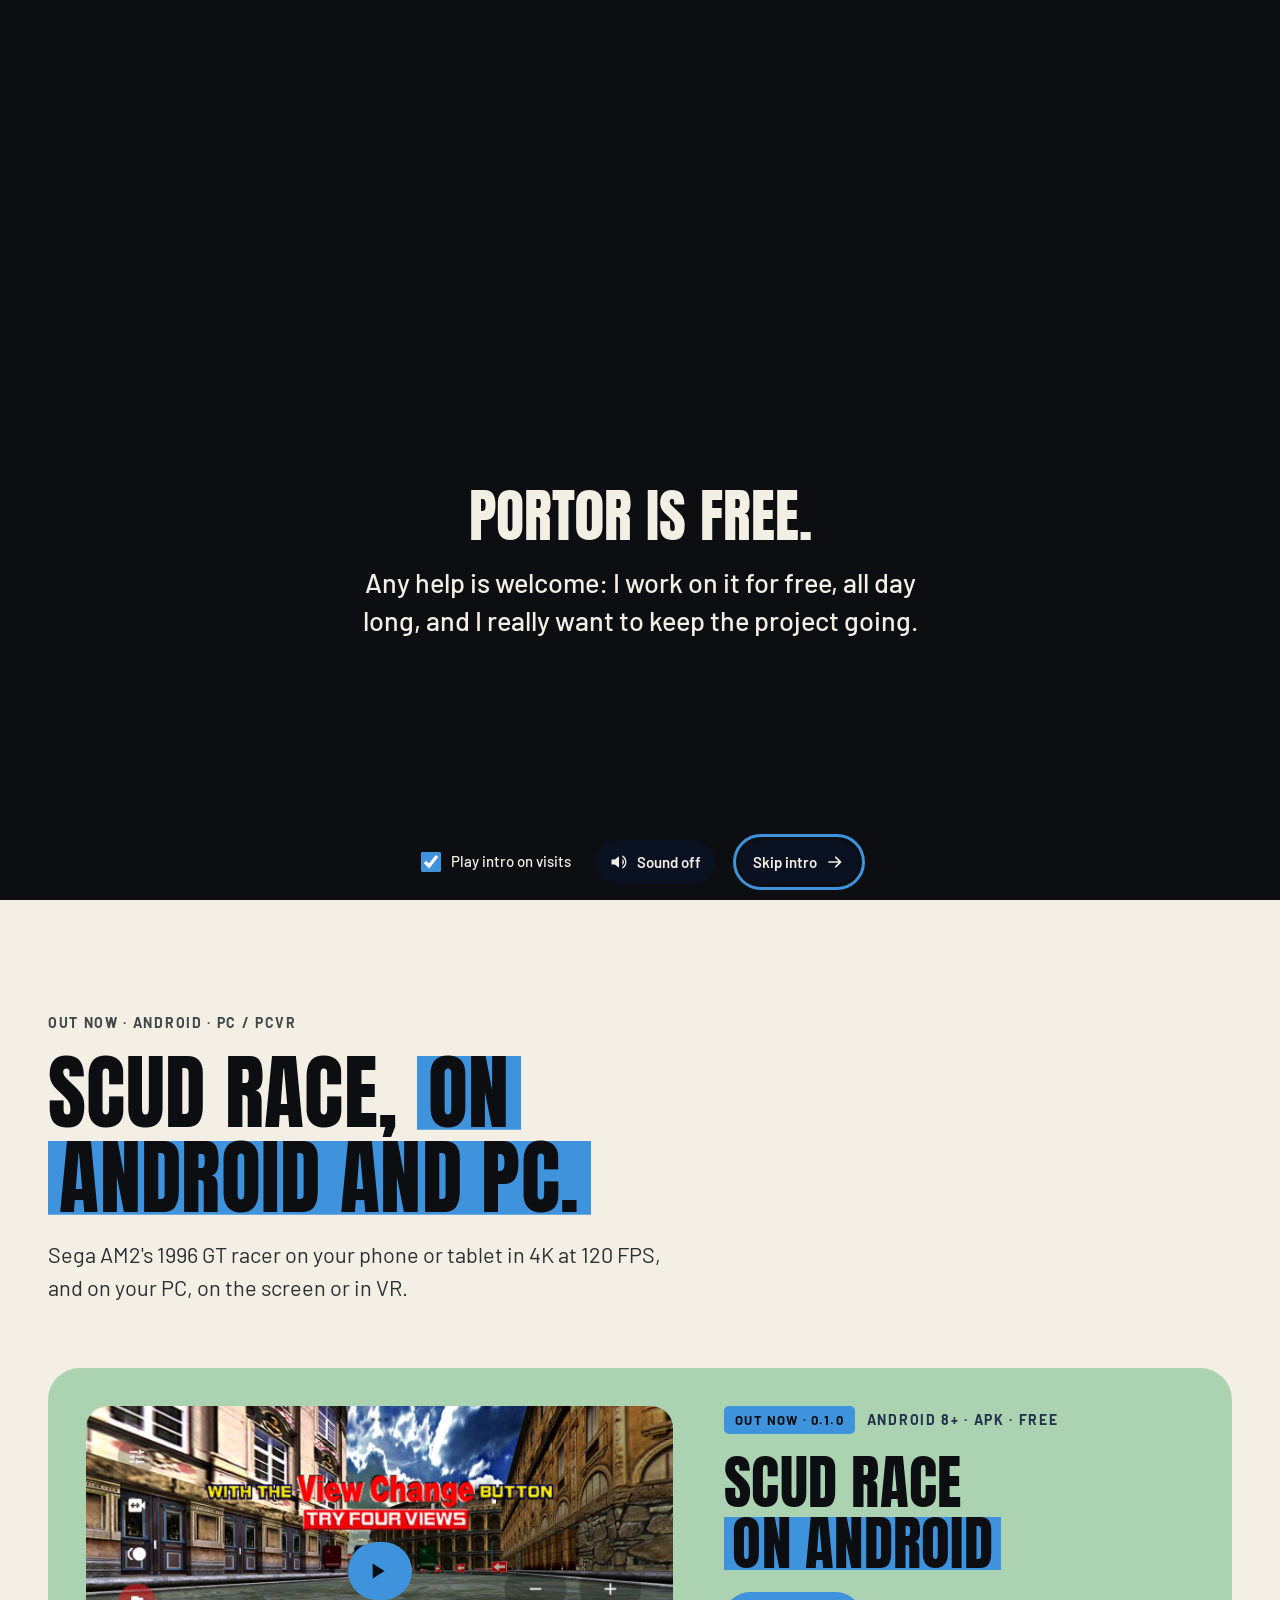
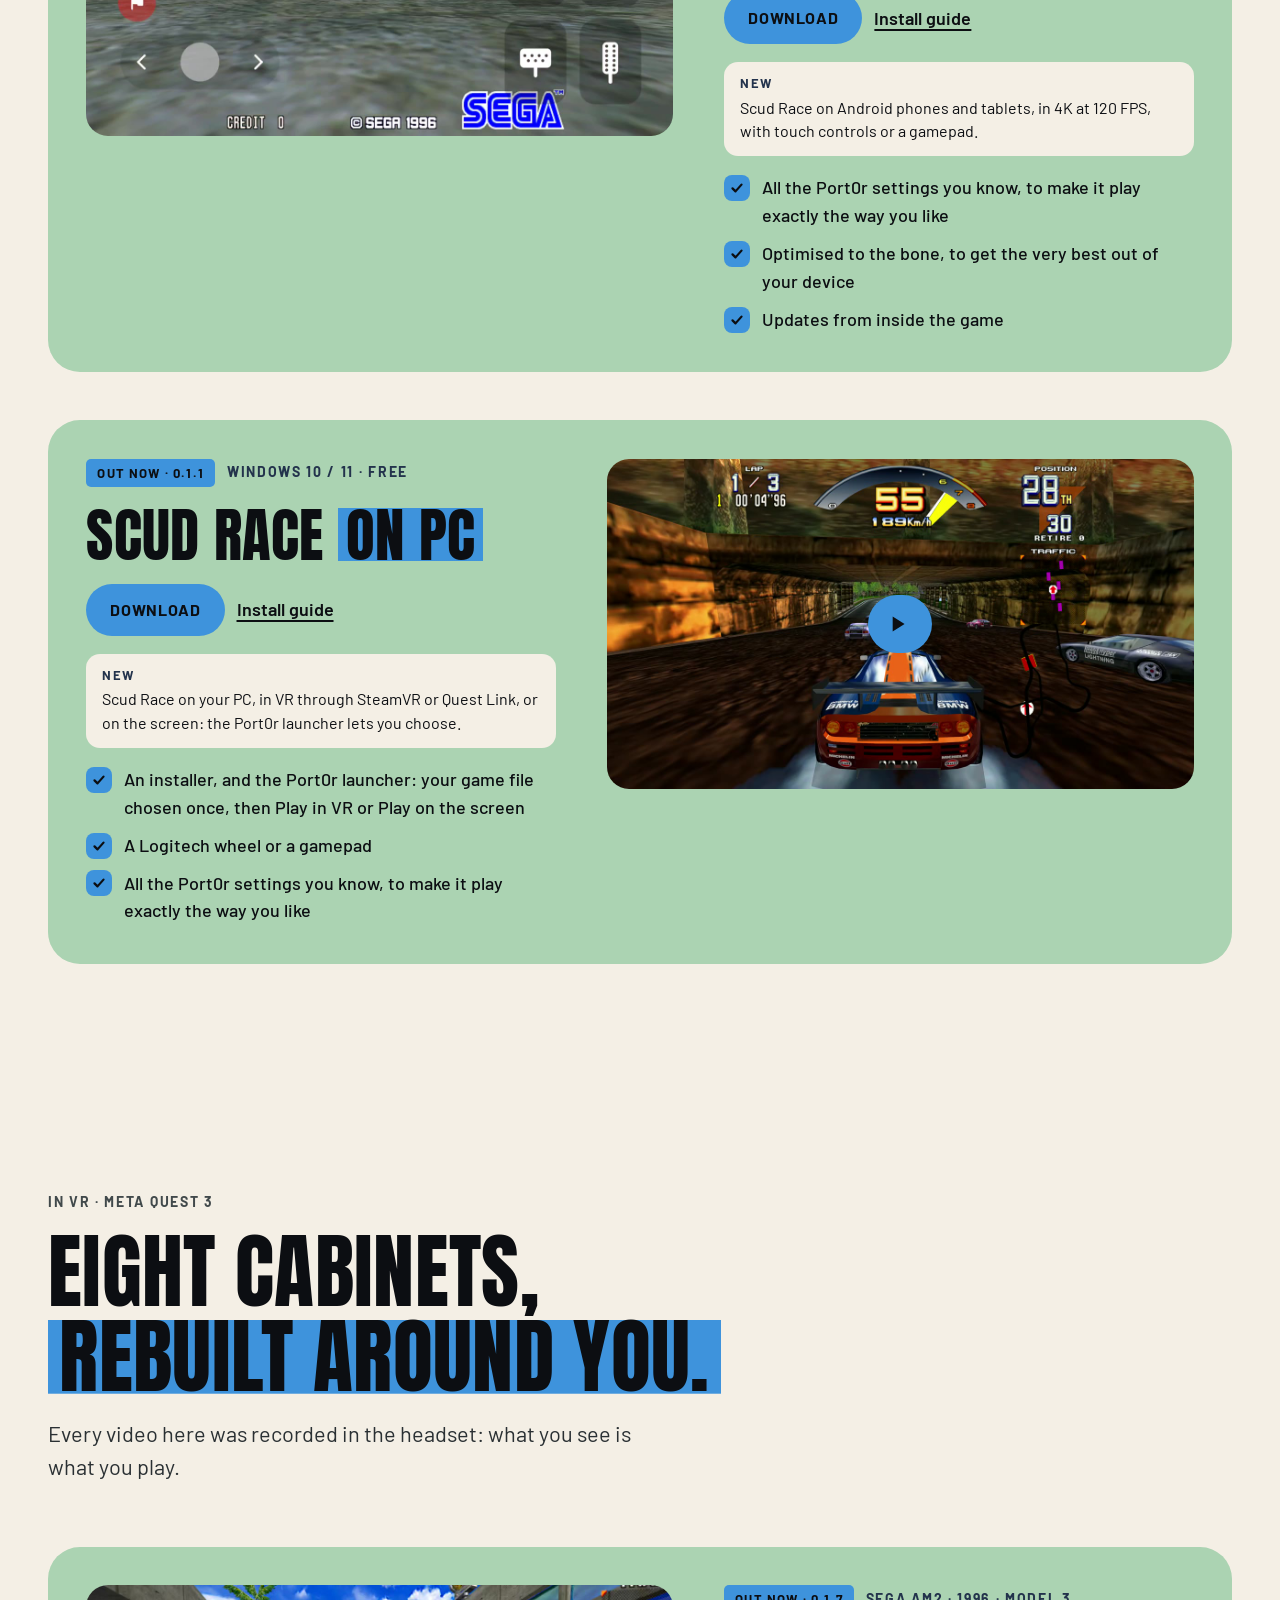
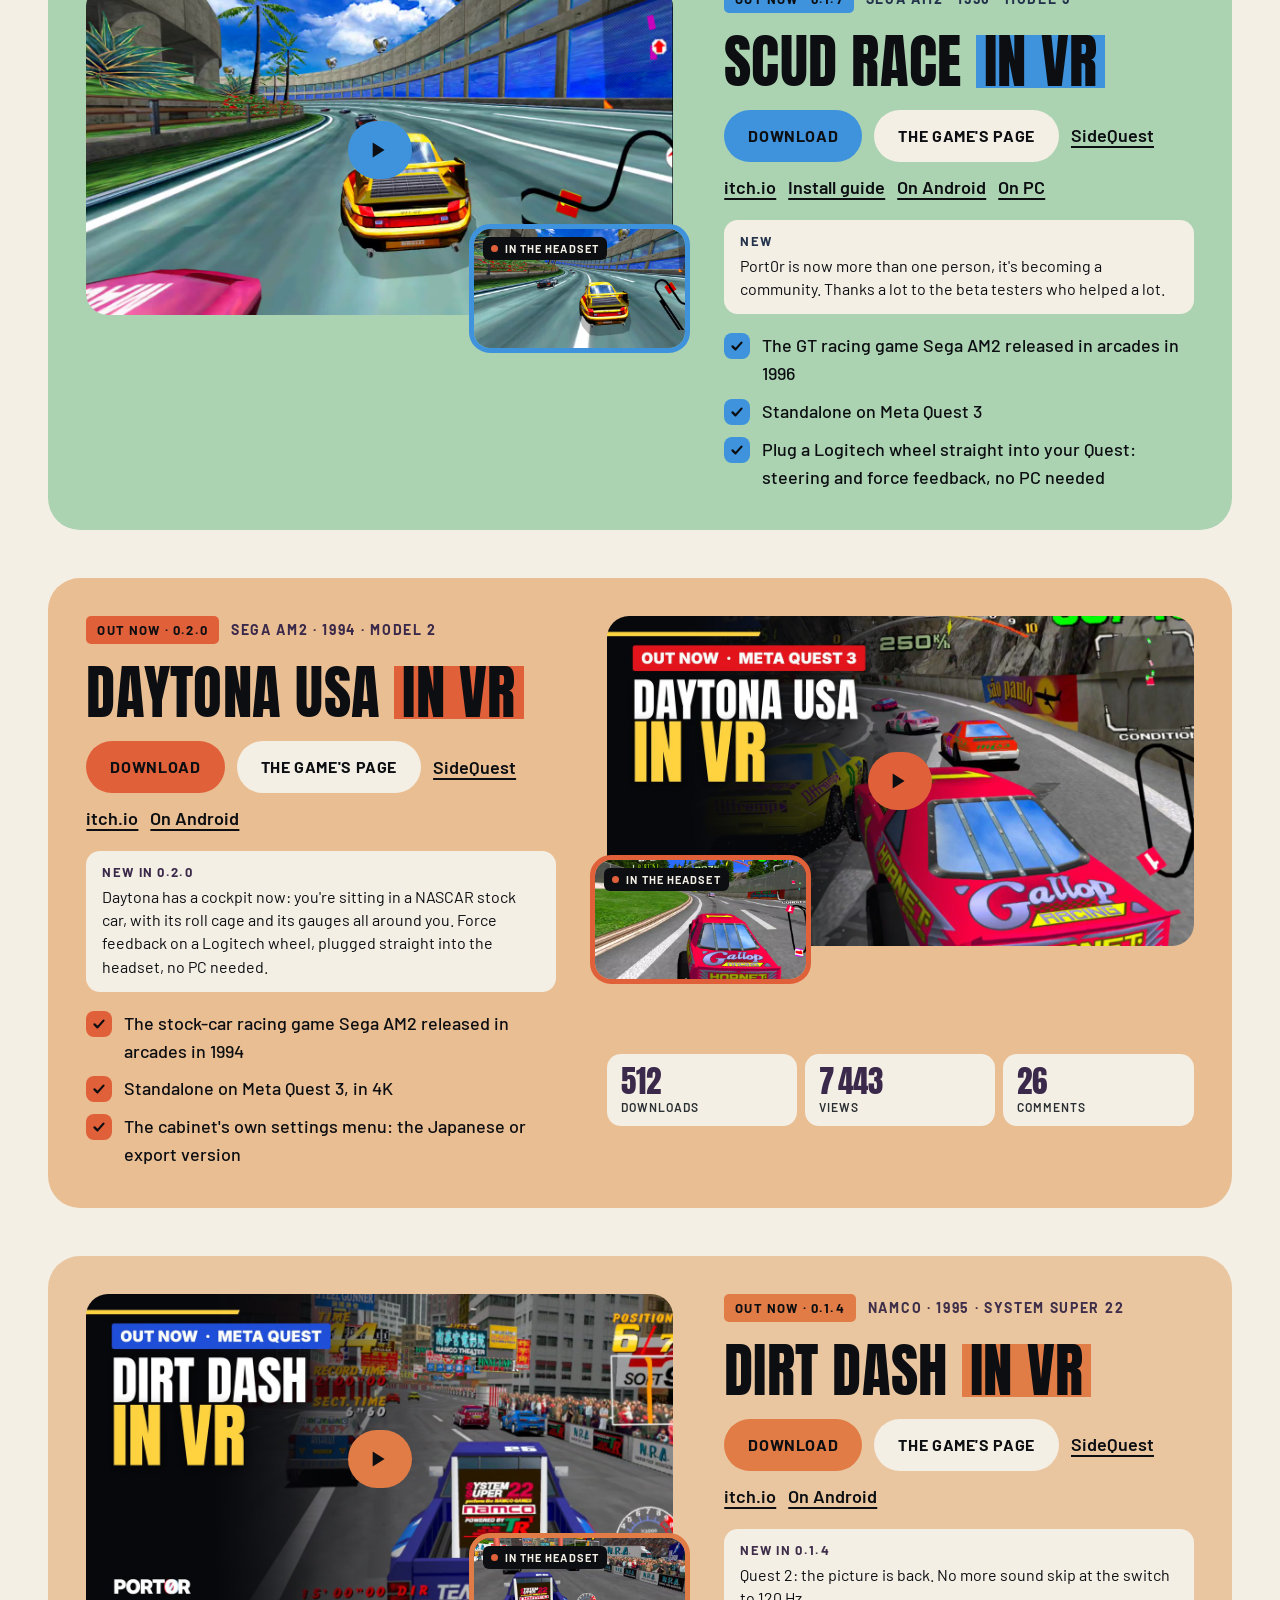
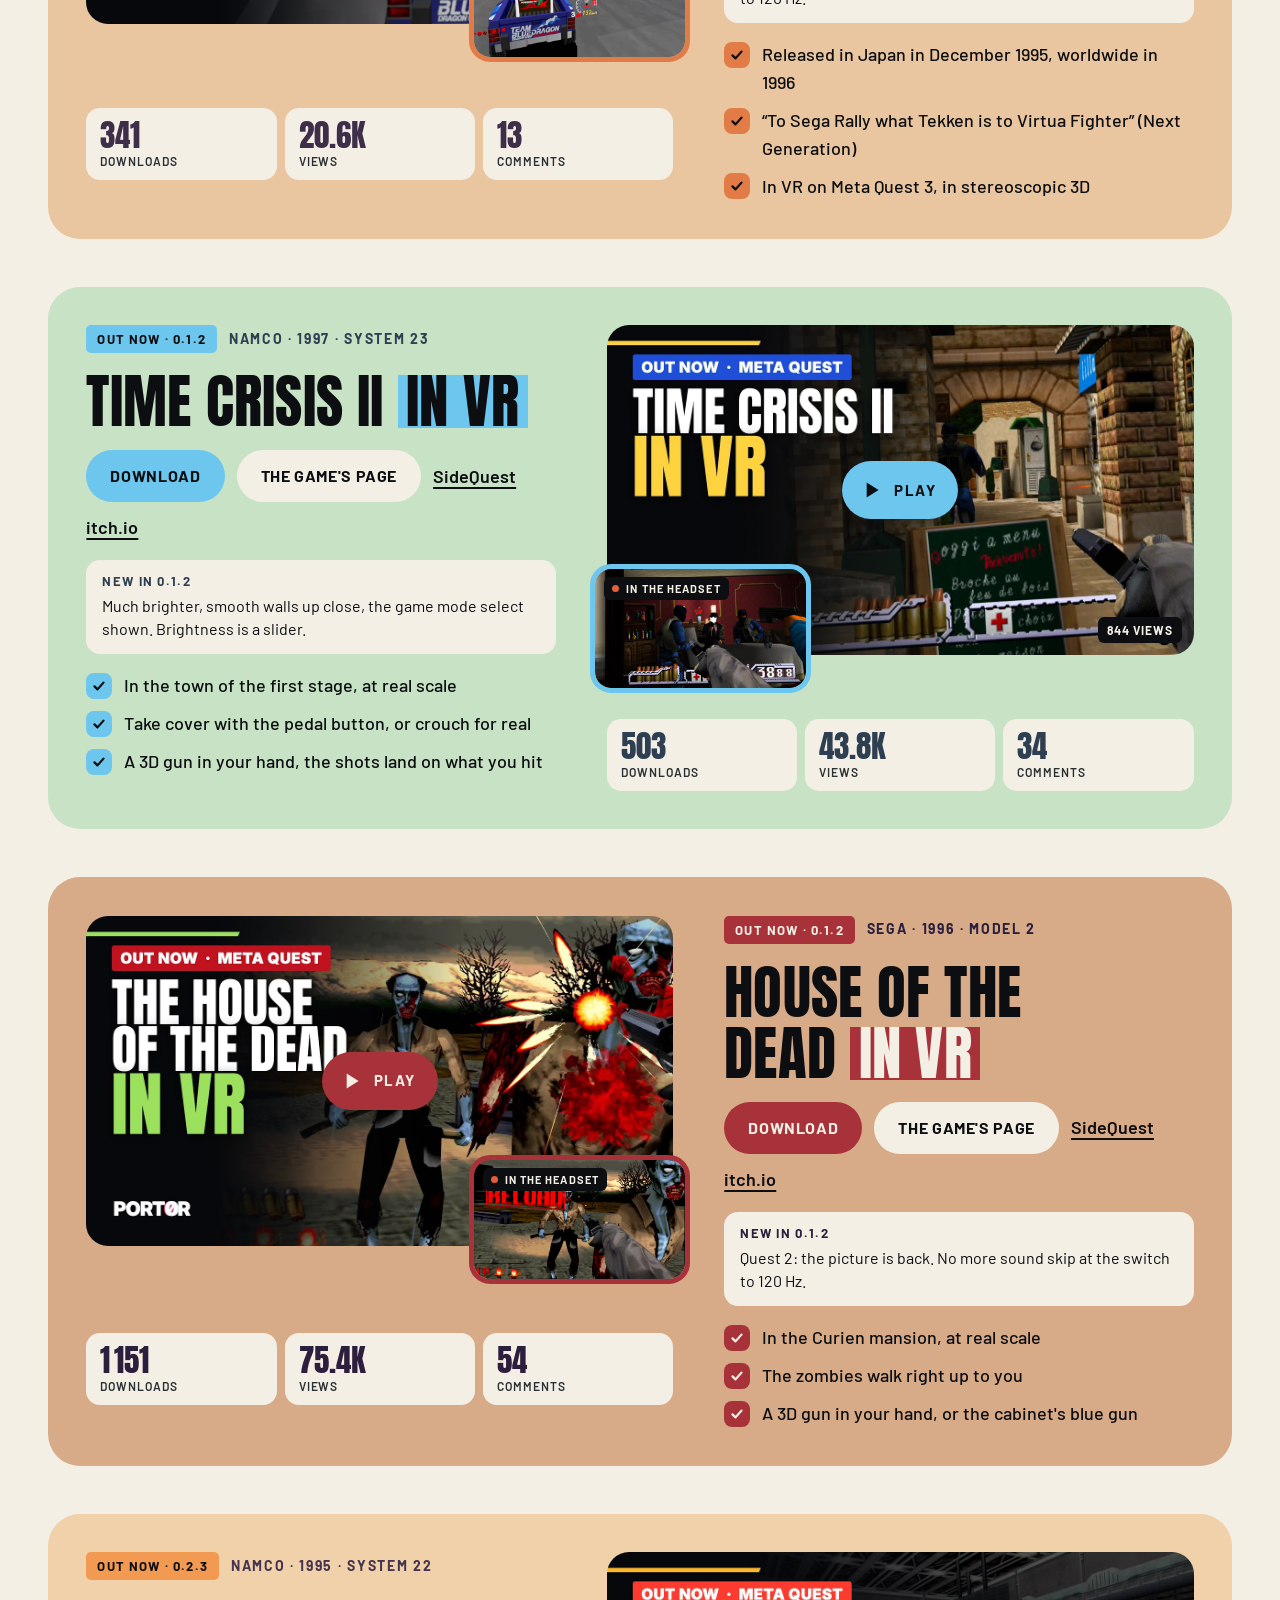
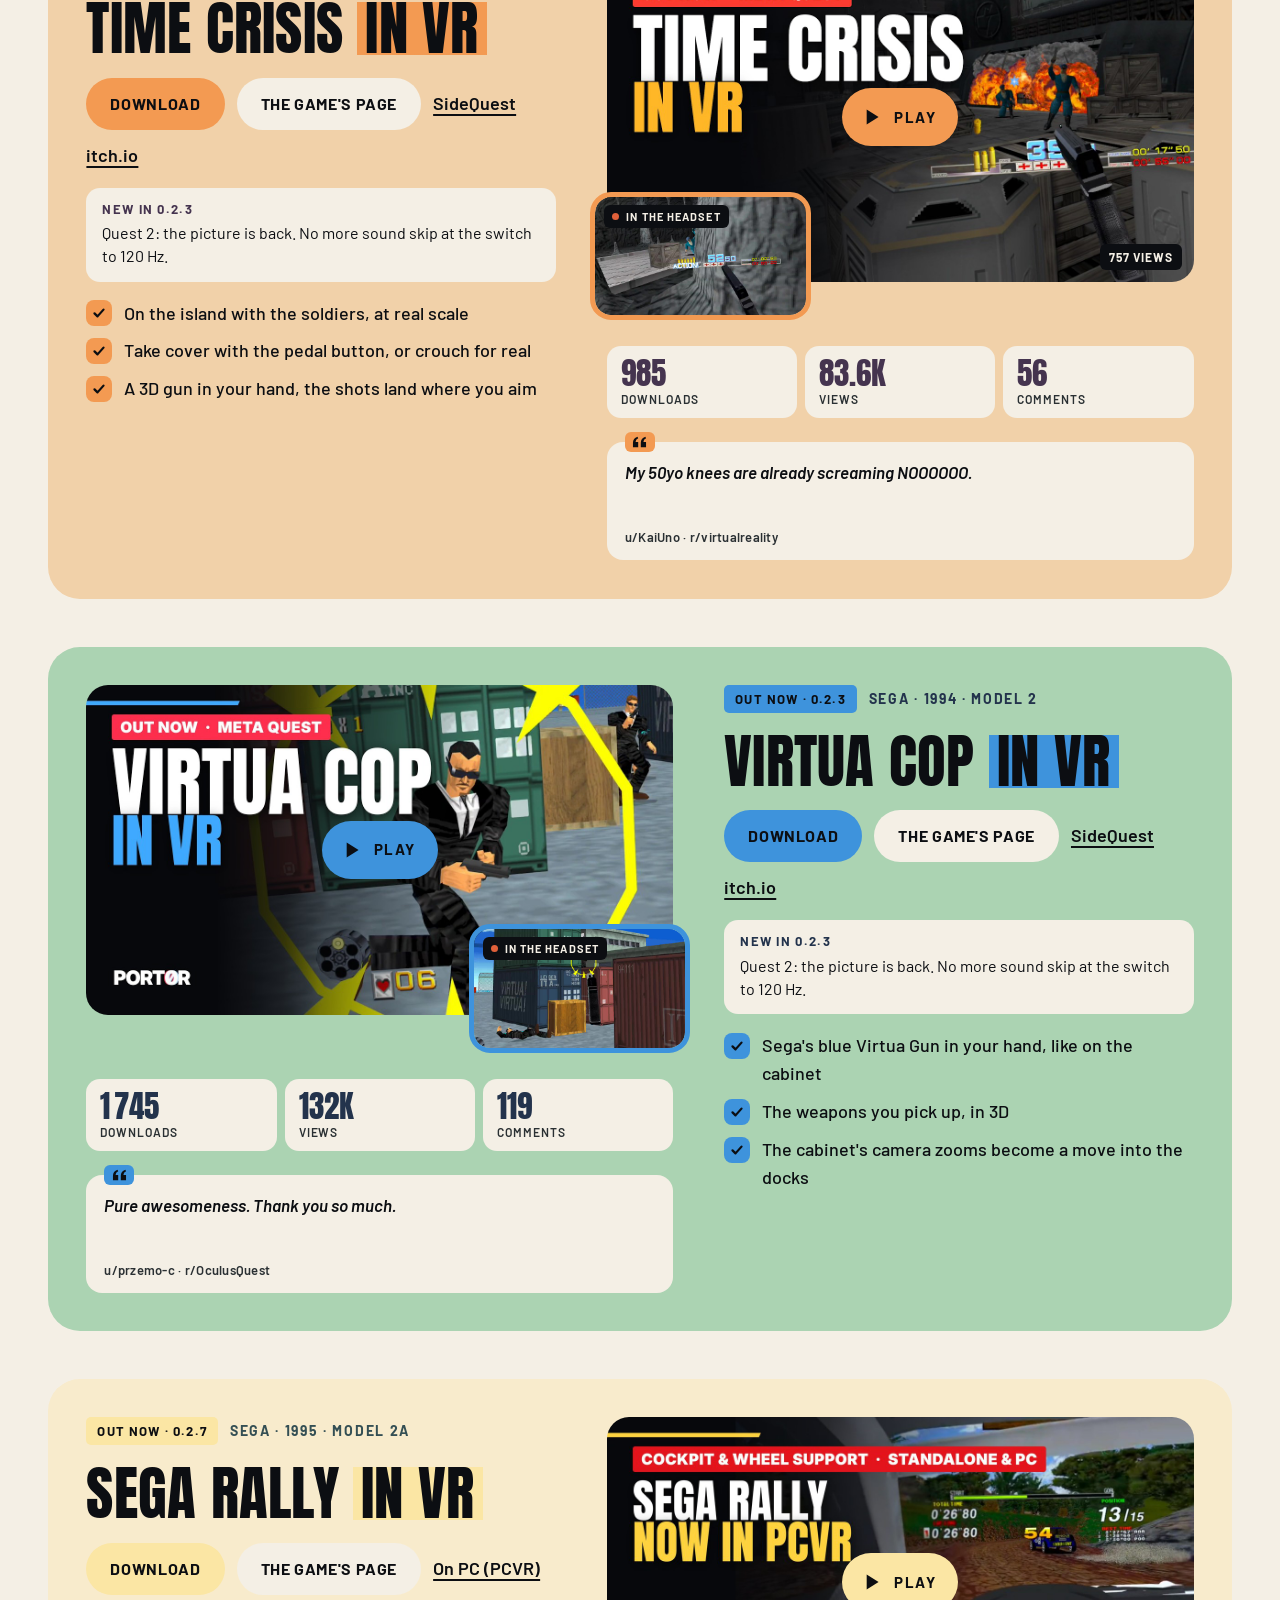
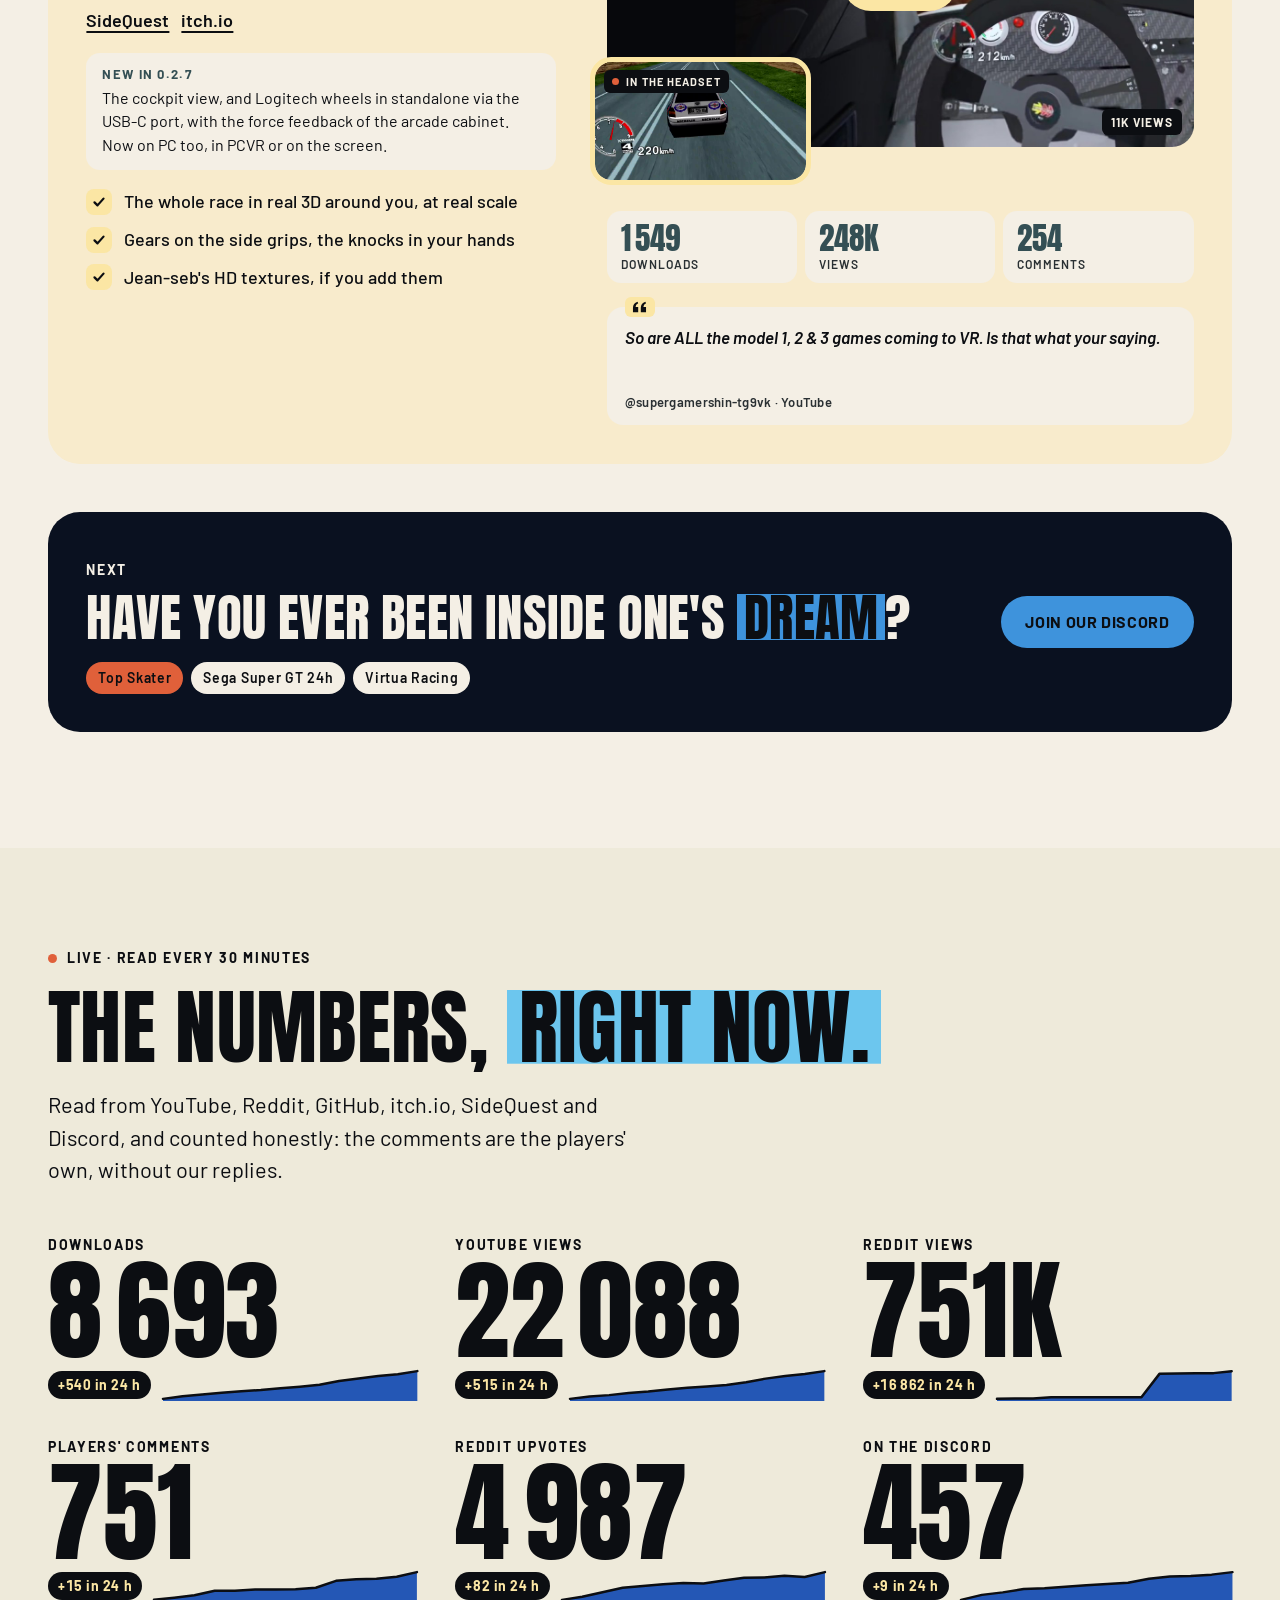
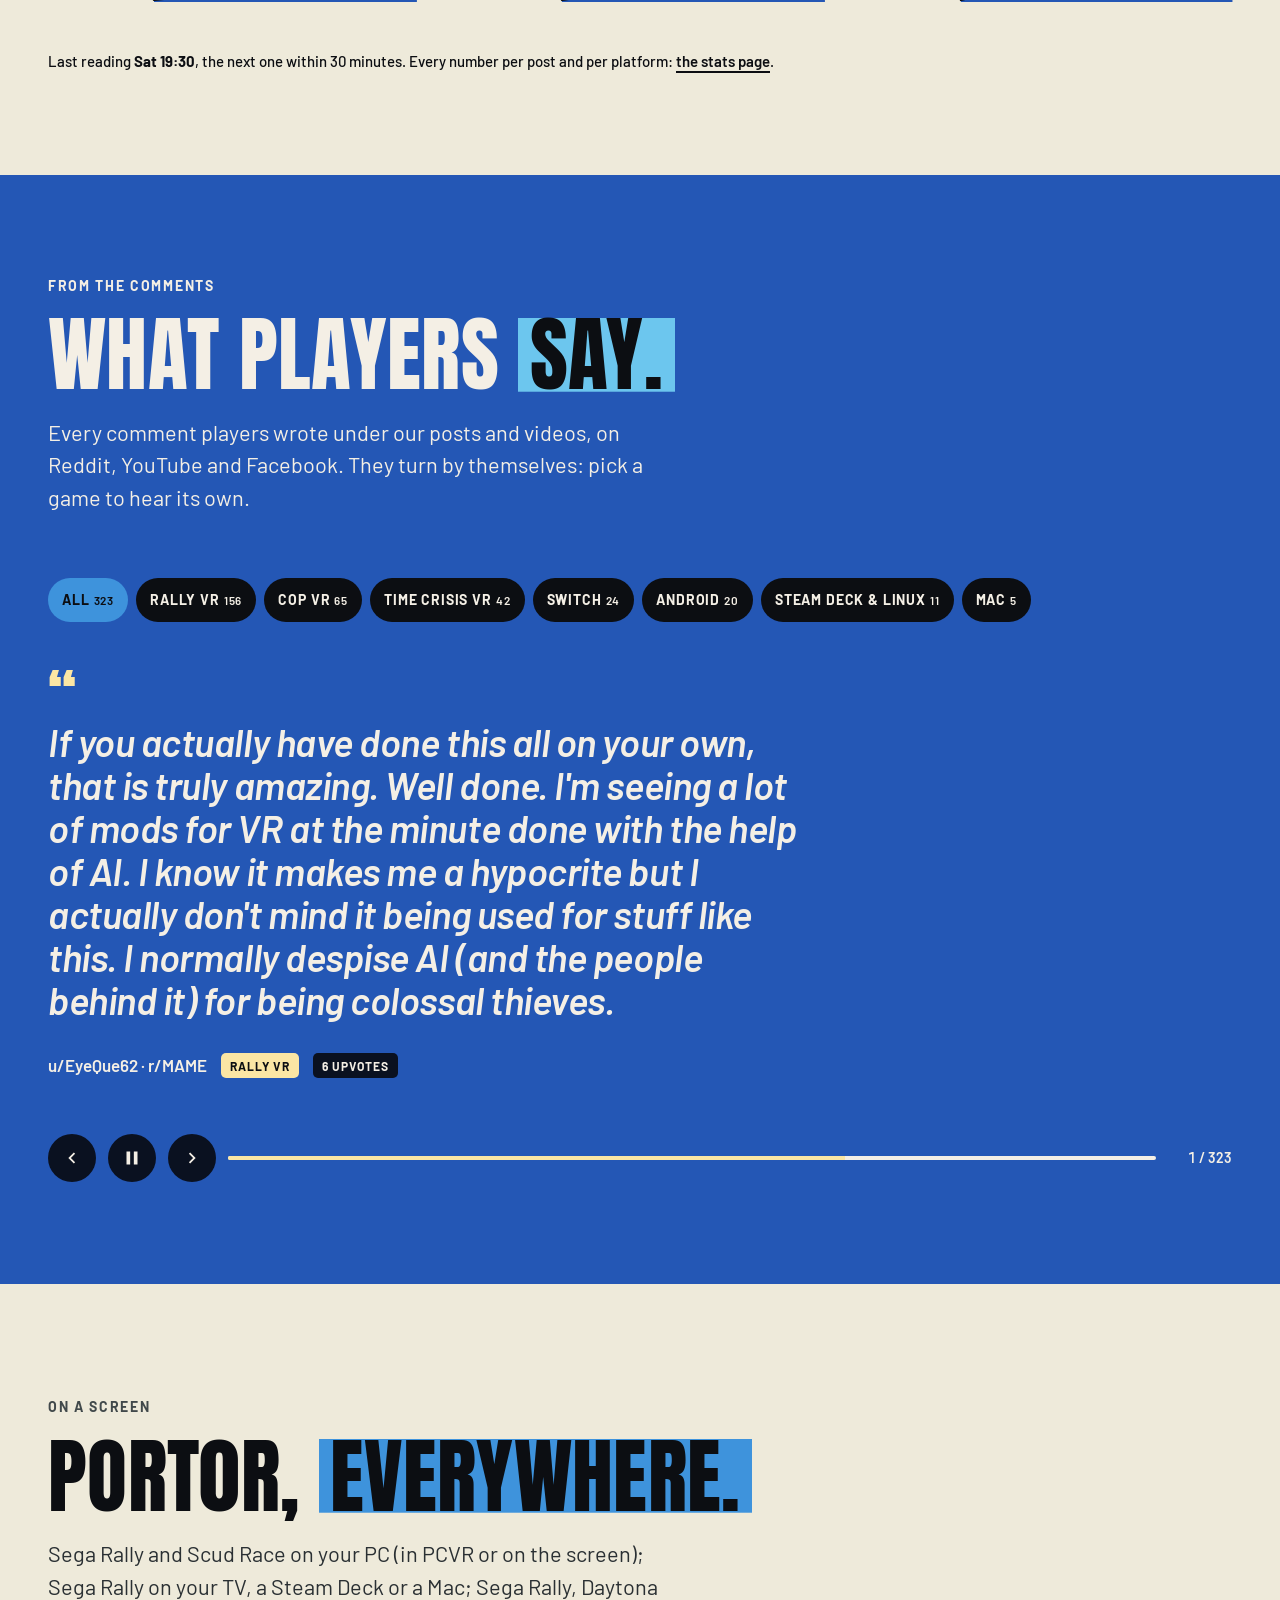
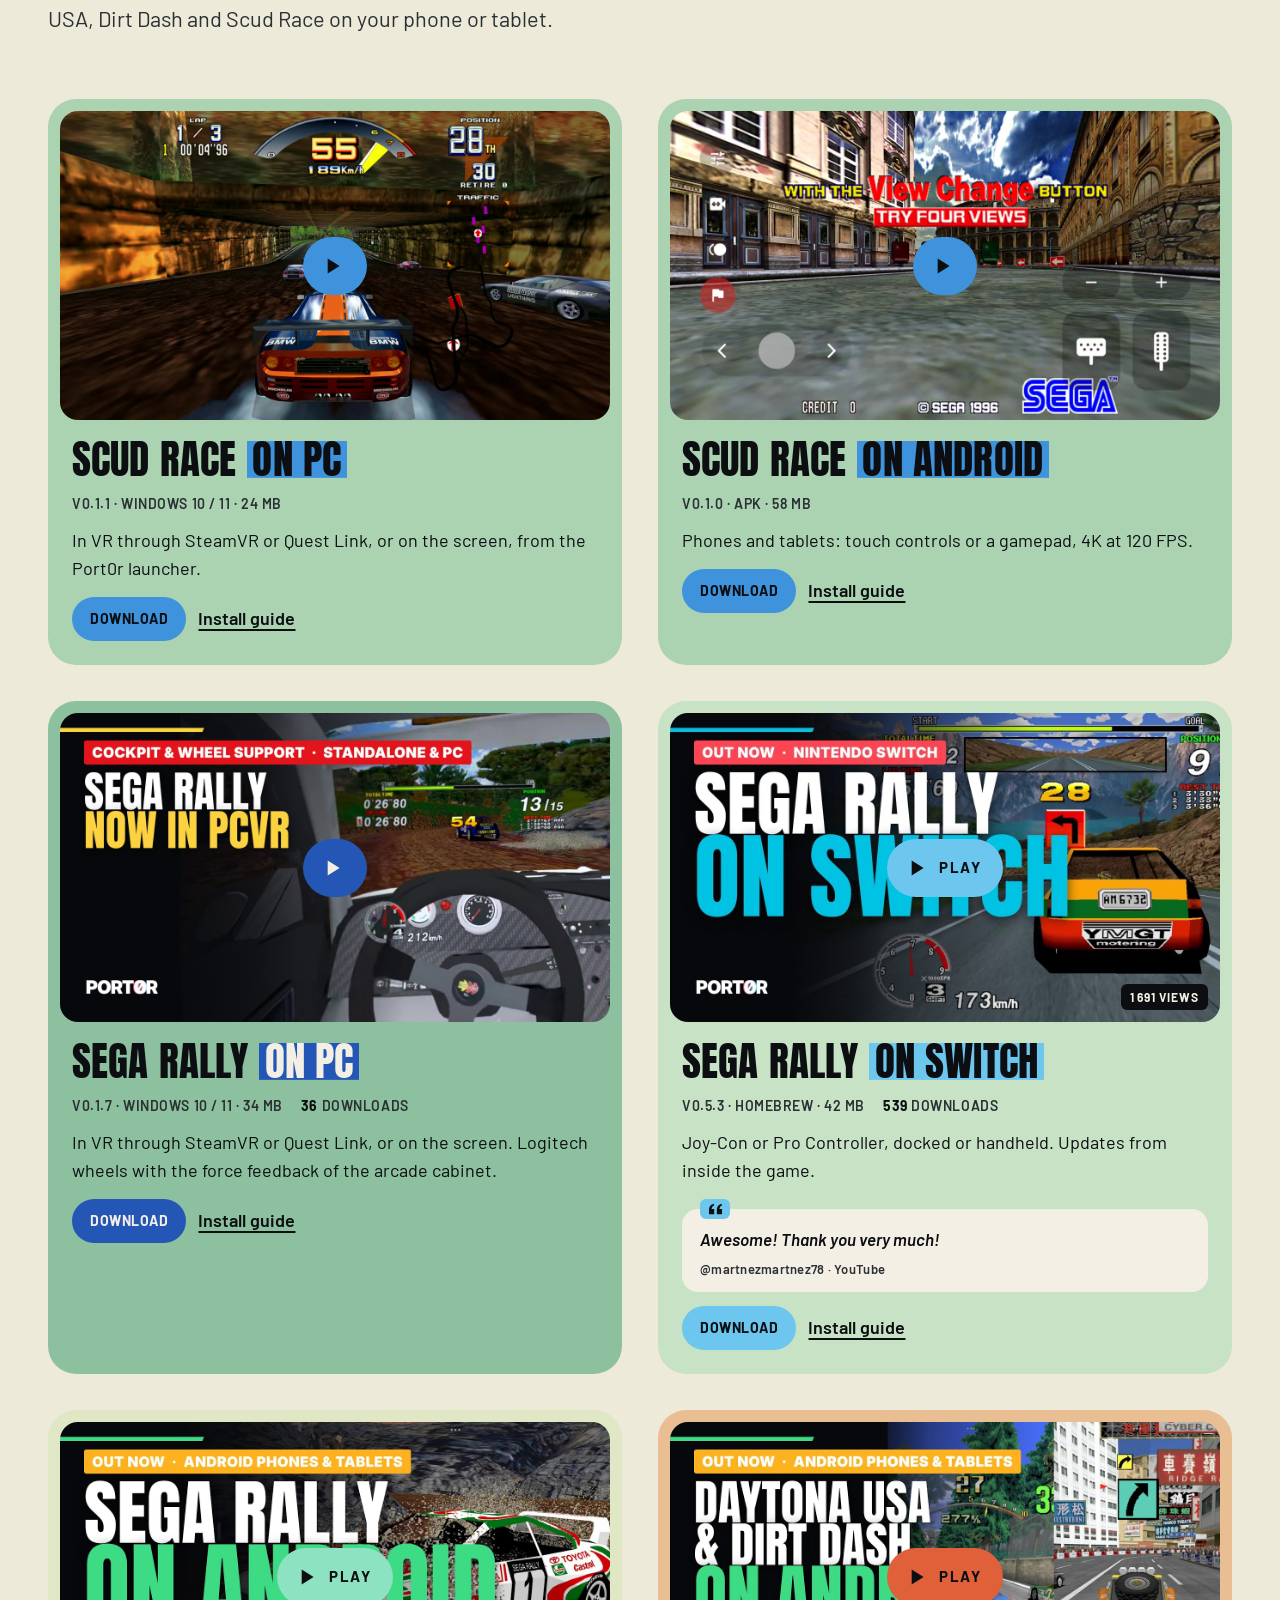
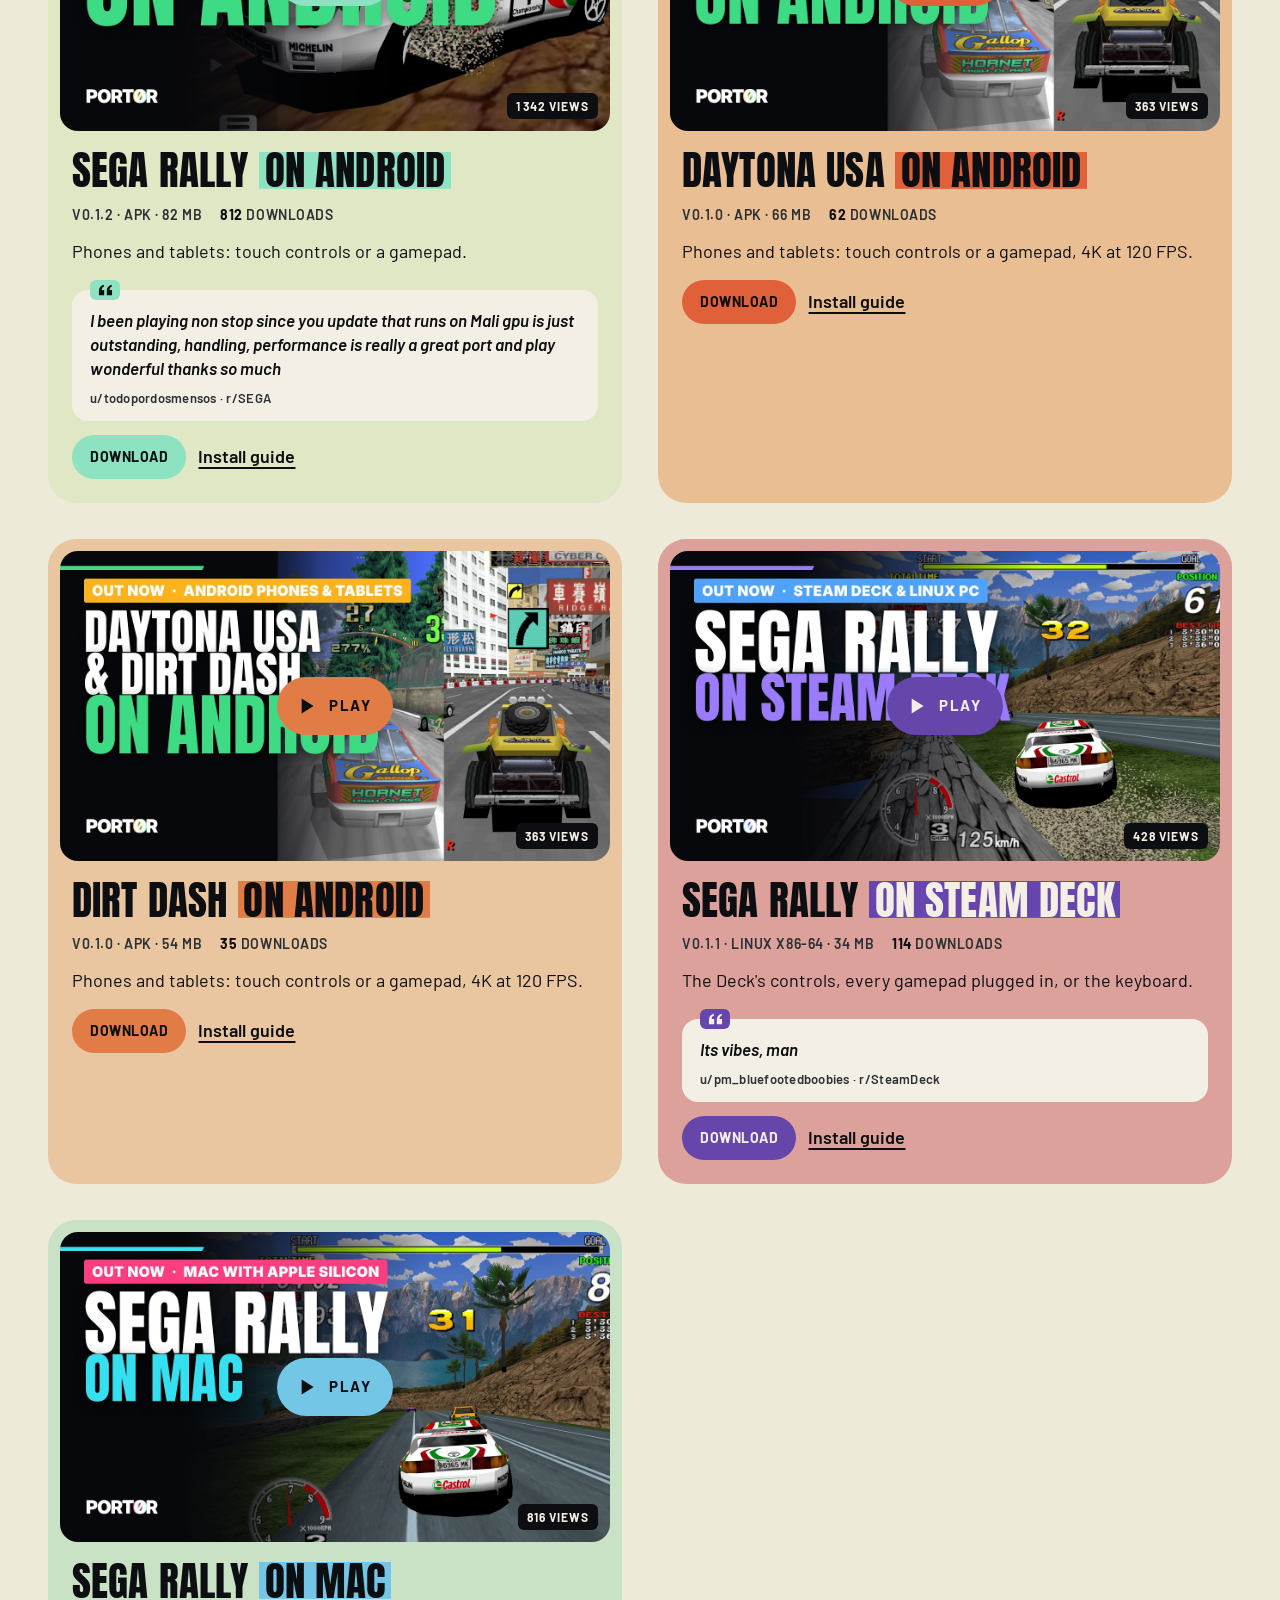
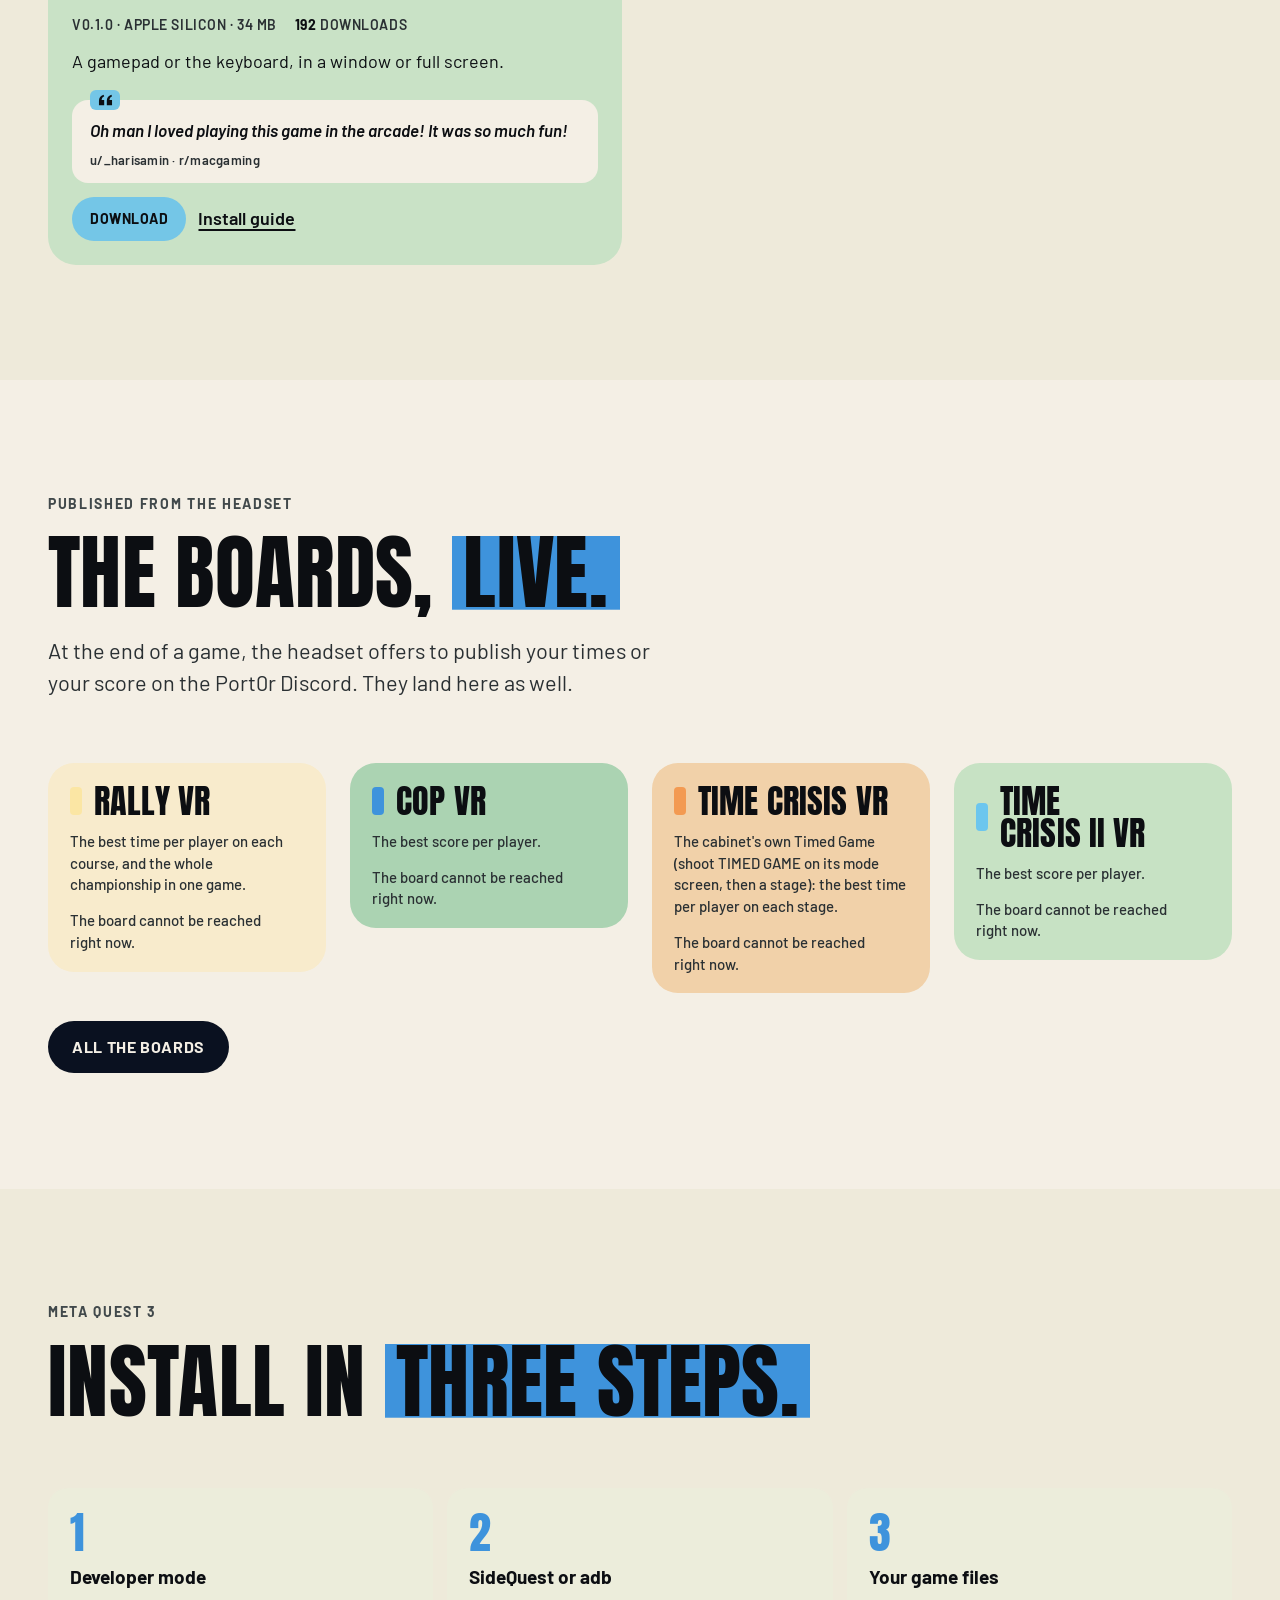
==== index.html @ 12bea8aa "Port0r launch numbers, live" ====
<!doctype html>
<html lang="en">
<head>
<meta charset="utf-8">
<meta name="viewport" content="width=device-width, initial-scale=1, viewport-fit=cover">
<title>Port0r: arcade classics in real 3D VR</title>
<meta name="description" content="Port0r rebuilds classic arcade games in stereoscopic 3D: in the headset you stand inside the game, at real scale. Time Crisis II VR, House of the Dead VR, Time Crisis VR, Cop VR and Rally VR, free on Meta Quest 3. Sega Rally also on Switch, Android, Steam Deck & Linux and Mac.">
<meta property="og:title" content="Port0r: arcade classics in real 3D VR">
<meta property="og:description" content="Be inside the arcade, not in front of it. Time Crisis II VR, House of the Dead VR, Time Crisis VR, Cop VR and Rally VR, free on Meta Quest 3.">
<meta property="og:type" content="website">
<meta property="og:site_name" content="Port0r">
<meta property="og:image" content="https://port0r.com/assets/og.jpg?v=20261030">
<meta property="og:image:width" content="1200">
<meta property="og:image:height" content="630">
<meta name="twitter:card" content="summary_large_image">
<meta property="og:url" content="https://port0r.com/">
<meta name="theme-color" content="#f4efe5">
<link rel="icon" href="assets/port0r-icon.svg">
<link rel="preconnect" href="https://fonts.googleapis.com">
<link rel="preconnect" href="https://fonts.gstatic.com" crossorigin>
<link href="https://fonts.googleapis.com/css2?family=Anton&family=Barlow:ital,wght@0,400;0,500;0,600;0,700;1,600&display=swap" rel="stylesheet">
<script>
try { const theme = localStorage.getItem("port0r-theme") || "light"; if (theme !== "system") document.documentElement.dataset.theme = theme === "dark" ? "dark" : "light"; }
catch (_) { document.documentElement.dataset.theme = "light"; }
</script>
<link rel="stylesheet" href="site.css?v=20261030-softveil">
<script>
let showIntro = true;
try { showIntro = localStorage.getItem("port0r-intro") !== "off"; } catch (_) {}
if (!location.hash && (showIntro || new URLSearchParams(location.search).get("intro") === "play")) {
  document.documentElement.classList.add("intro-pending");
  window.port0rIntroFallback = setTimeout(() => {
    if (document.hidden) return;
    document.getElementById("brand-intro")?.close();
    document.documentElement.classList.remove("intro-pending");
  }, 8500);
}
</script>
<link rel="preload" as="image" href="assets/hero-medley/hero-medley-wide.jpg" media="(min-aspect-ratio: 4/5)">
<link rel="preload" as="image" href="assets/hero-medley/hero-medley-tall.jpg" media="(max-aspect-ratio: 4/5)">
<script type="application/ld+json">
{"@context": "https://schema.org", "@type": "Organization", "name": "Port0r", "url": "https://port0r.com/",
 "logo": "https://port0r.com/assets/port0r-icon.svg", "contactPoint": {"@type": "ContactPoint", "contactType": "customer support", "url": "https://port0r.com/contact/"},
 "description": "Port0r rebuilds classic arcade games in stereoscopic 3D: Port0r: Time Crisis II VR (Time Crisis II), Port0r: House of the Dead VR (The House of the Dead), Port0r: Time Crisis VR (Time Crisis), Port0r: Cop VR (Virtua Cop) and Port0r: Rally VR (Sega Rally), free on Meta Quest 3; Sega Rally also on Nintendo Switch, Android, Steam Deck & Linux and Mac. The official Discord is https://discord.gg/XMk7GgapuN.",
 "sameAs": ["https://discord.gg/XMk7GgapuN", "https://github.com/jacquesdupontd/port0r", "https://port0r.itch.io/", "https://ko-fi.com/port0r", "https://github.com/sponsors/jacquesdupontd", "https://www.youtube.com/@jacquesdupontd"]}
</script>
</head>
<body>
<a class="skip" href="#content">Skip to the content</a>
<!-- the anaglyph's two eyes: the red channel alone, the green and blue channels alone (screened together: the picture) -->
<svg width="0" height="0" style="position:absolute" aria-hidden="true" focusable="false">
  <filter id="eye-red" color-interpolation-filters="sRGB"><feColorMatrix type="matrix" values="1 0 0 0 0  0 0 0 0 0  0 0 0 0 0  0 0 0 1 0"/></filter>
  <filter id="eye-cyan" color-interpolation-filters="sRGB"><feColorMatrix type="matrix" values="0 0 0 0 0  0 1 0 0 0  0 0 1 0 0  0 0 0 1 0"/></filter>
  <!-- the dock's marks (Simple Icons, CC0; the heart: Material Symbols) -->
  <symbol id="i-github" viewBox="0 0 24 24"><path d="M12 .297c-6.63 0-12 5.373-12 12 0 5.303 3.438 9.8 8.205 11.385.6.113.82-.258.82-.577 0-.285-.01-1.04-.015-2.04-3.338.724-4.042-1.61-4.042-1.61C4.422 18.07 3.633 17.7 3.633 17.7c-1.087-.744.084-.729.084-.729 1.205.084 1.838 1.236 1.838 1.236 1.07 1.835 2.809 1.305 3.495.998.108-.776.417-1.305.76-1.605-2.665-.3-5.466-1.332-5.466-5.93 0-1.31.465-2.38 1.235-3.22-.135-.303-.54-1.523.105-3.176 0 0 1.005-.322 3.3 1.23.96-.267 1.98-.399 3-.405 1.02.006 2.04.138 3 .405 2.28-1.552 3.285-1.23 3.285-1.23.645 1.653.24 2.873.12 3.176.765.84 1.23 1.91 1.23 3.22 0 4.61-2.805 5.625-5.475 5.92.42.36.81 1.096.81 2.22 0 1.606-.015 2.896-.015 3.286 0 .315.21.69.825.57C20.565 22.092 24 17.592 24 12.297c0-6.627-5.373-12-12-12"/></symbol>
  <symbol id="i-youtube" viewBox="0 0 24 24"><path d="M23.498 6.186a3.016 3.016 0 0 0-2.122-2.136C19.505 3.545 12 3.545 12 3.545s-7.505 0-9.377.505A3.017 3.017 0 0 0 .502 6.186C0 8.07 0 12 0 12s0 3.93.502 5.814a3.016 3.016 0 0 0 2.122 2.136c1.871.505 9.376.505 9.376.505s7.505 0 9.377-.505a3.015 3.015 0 0 0 2.122-2.136C24 15.93 24 12 24 12s0-3.93-.502-5.814zM9.545 15.568V8.432L15.818 12l-6.273 3.568z"/></symbol>
  <symbol id="i-discord" viewBox="0 0 24 24"><path d="M20.317 4.3698a19.7913 19.7913 0 00-4.8851-1.5152.0741.0741 0 00-.0785.0371c-.211.3753-.4447.8648-.6083 1.2495-1.8447-.2762-3.68-.2762-5.4868 0-.1636-.3933-.4058-.8742-.6177-1.2495a.077.077 0 00-.0785-.037 19.7363 19.7363 0 00-4.8852 1.515.0699.0699 0 00-.0321.0277C.5334 9.0458-.319 13.5799.0992 18.0578a.0824.0824 0 00.0312.0561c2.0528 1.5076 4.0413 2.4228 5.9929 3.0294a.0777.0777 0 00.0842-.0276c.4616-.6304.8731-1.2952 1.226-1.9942a.076.076 0 00-.0416-.1057c-.6528-.2476-1.2743-.5495-1.8722-.8923a.077.077 0 01-.0076-.1277c.1258-.0943.2517-.1923.3718-.2914a.0743.0743 0 01.0776-.0105c3.9278 1.7933 8.18 1.7933 12.0614 0a.0739.0739 0 01.0785.0095c.1202.099.246.1981.3728.2924a.077.077 0 01-.0066.1276 12.2986 12.2986 0 01-1.873.8914.0766.0766 0 00-.0407.1067c.3604.698.7719 1.3628 1.225 1.9932a.076.076 0 00.0842.0286c1.961-.6067 3.9495-1.5219 6.0023-3.0294a.077.077 0 00.0313-.0552c.5004-5.177-.8382-9.6739-3.5485-13.6604a.061.061 0 00-.0312-.0286zM8.02 15.3312c-1.1825 0-2.1569-1.0857-2.1569-2.419 0-1.3332.9555-2.4189 2.157-2.4189 1.2108 0 2.1757 1.0952 2.1568 2.419 0 1.3332-.9555 2.4189-2.1569 2.4189zm7.9748 0c-1.1825 0-2.1569-1.0857-2.1569-2.419 0-1.3332.9554-2.4189 2.1569-2.4189 1.2108 0 2.1757 1.0952 2.1568 2.419 0 1.3332-.946 2.4189-2.1568 2.4189Z"/></symbol>
  <symbol id="i-itch" viewBox="0 0 24 24"><path d="M3.13 1.338C2.08 1.96.02 4.328 0 4.95v1.03c0 1.303 1.22 2.45 2.325 2.45 1.33 0 2.436-1.102 2.436-2.41 0 1.308 1.07 2.41 2.4 2.41 1.328 0 2.362-1.102 2.362-2.41 0 1.308 1.137 2.41 2.466 2.41h.024c1.33 0 2.466-1.102 2.466-2.41 0 1.308 1.034 2.41 2.363 2.41 1.33 0 2.4-1.102 2.4-2.41 0 1.308 1.106 2.41 2.435 2.41C22.78 8.43 24 7.282 24 5.98V4.95c-.02-.62-2.082-2.99-3.13-3.612-3.253-.114-5.508-.134-8.87-.133-3.362 0-7.945.053-8.87.133zm6.376 6.477a2.74 2.74 0 0 1-.468.602c-.5.49-1.19.795-1.947.795a2.786 2.786 0 0 1-1.95-.795c-.182-.178-.32-.37-.446-.59-.127.222-.303.412-.486.59a2.788 2.788 0 0 1-1.95.795c-.092 0-.187-.025-.264-.052-.107 1.113-.152 2.176-.168 2.95v.005l-.006 1.167c.02 2.334-.23 7.564 1.03 8.85 1.952.454 5.545.662 9.15.663 3.605 0 7.198-.21 9.15-.664 1.26-1.284 1.01-6.514 1.03-8.848l-.006-1.167v-.004c-.016-.775-.06-1.838-.168-2.95-.077.026-.172.052-.263.052a2.788 2.788 0 0 1-1.95-.795c-.184-.178-.36-.368-.486-.59-.127.22-.265.412-.447.59a2.786 2.786 0 0 1-1.95.794c-.76 0-1.446-.303-1.948-.793a2.74 2.74 0 0 1-.468-.602 2.738 2.738 0 0 1-.463.602 2.787 2.787 0 0 1-1.95.794h-.16a2.787 2.787 0 0 1-1.95-.793 2.738 2.738 0 0 1-.464-.602zm-2.004 2.59v.002c.795.002 1.5 0 2.373.953.687-.072 1.406-.108 2.125-.107.72 0 1.438.035 2.125.107.873-.953 1.578-.95 2.372-.953.376 0 1.876 0 2.92 2.934l1.123 4.028c.832 2.995-.266 3.068-1.636 3.07-2.03-.075-3.156-1.55-3.156-3.025-1.124.184-2.436.276-3.748.277-1.312 0-2.624-.093-3.748-.277 0 1.475-1.125 2.95-3.156 3.026-1.37-.004-2.468-.077-1.636-3.072l1.122-4.027c1.045-2.934 2.545-2.934 2.92-2.934zM12 12.714c-.002.002-2.14 1.964-2.523 2.662l1.4-.056v1.22c0 .056.56.033 1.123.007.562.026 1.124.05 1.124-.008v-1.22l1.4.055C14.138 14.677 12 12.713 12 12.713z"/></symbol>
  <symbol id="i-kofi" viewBox="0 0 24 24"><path d="M11.351 2.715c-2.7 0-4.986.025-6.83.26C2.078 3.285 0 5.154 0 8.61c0 3.506.182 6.13 1.585 8.493 1.584 2.701 4.233 4.182 7.662 4.182h.83c4.209 0 6.494-2.234 7.637-4a9.5 9.5 0 0 0 1.091-2.338C21.792 14.688 24 12.22 24 9.208v-.415c0-3.247-2.13-5.507-5.792-5.87-1.558-.156-2.65-.208-6.857-.208m0 1.947c4.208 0 5.09.052 6.571.182 2.624.311 4.13 1.584 4.13 4v.39c0 2.156-1.792 3.844-3.87 3.844h-.935l-.156.649c-.208 1.013-.597 1.818-1.039 2.546-.909 1.428-2.545 3.064-5.922 3.064h-.805c-2.571 0-4.831-.883-6.078-3.195-1.09-2-1.298-4.155-1.298-7.506 0-2.181.857-3.402 3.012-3.714 1.533-.233 3.559-.26 6.39-.26m6.547 2.287c-.416 0-.65.234-.65.546v2.935c0 .311.234.545.65.545 1.324 0 2.051-.754 2.051-2s-.727-2.026-2.052-2.026m-10.39.182c-1.818 0-3.013 1.48-3.013 3.142 0 1.533.858 2.857 1.949 3.897.727.701 1.87 1.429 2.649 1.896a1.47 1.47 0 0 0 1.507 0c.78-.467 1.922-1.195 2.623-1.896 1.117-1.039 1.974-2.364 1.974-3.897 0-1.662-1.247-3.142-3.039-3.142-1.065 0-1.792.545-2.338 1.298-.493-.753-1.246-1.298-2.312-1.298"/></symbol>
  <symbol id="i-heart" viewBox="0 0 24 24"><path d="M12 21.35l-1.45-1.32C5.4 15.36 2 12.28 2 8.5 2 5.42 4.42 3 7.5 3c1.74 0 3.41.81 4.5 2.09C13.09 3.81 14.76 3 16.5 3 19.58 3 22 5.42 22 8.5c0 3.78-3.4 6.86-8.55 11.54L12 21.35z"/></symbol>
</svg>
<dialog id="brand-intro" class="brand-intro" aria-label="Welcome to Port0r">
  <div class="intro-stage">
    <div class="intro-logo"><video playsinline preload="none"><source src="assets/port0r-logo-animation-v4.mp4" type="video/mp4"></video></div>
    <div class="intro-message" role="group">
      <div class="intro-words" aria-hidden="true"><p class="intro-title"></p><p class="intro-text"></p></div>
      <div class="intro-thanks" aria-hidden="true"><b>Thank you</b><svg class="intro-heart" viewBox="0 0 24 24"><use href="#i-heart"/></svg></div>
    </div>
  </div>
  <div class="intro-controls">
    <label class="intro-preference"><input type="checkbox" data-intro-enabled checked>Play intro on visits</label>
    <button type="button" data-intro-sound aria-pressed="true"><svg viewBox="0 0 24 24" aria-hidden="true"><path fill="currentColor" d="M3 9v6h4l5 4V5L7 9H3Zm13-5v2a7 7 0 0 1 0 12v2a9 9 0 0 0 0-16Zm0 4v8a5 5 0 0 0 0-8Z"/></svg><span>Sound on</span></button>
    <button type="button" data-intro-skip>Skip intro <svg viewBox="0 0 24 24" aria-hidden="true"><path fill="currentColor" d="m13 5-1.4 1.4 4.6 4.6H4v2h12.2l-4.6 4.6L13 19l7-7Z"/></svg></button>
  </div>
</dialog>

<header class="top over" id="top">
  <div class="wrap">
    <a class="mark" href="./" aria-label="Port0r, home"><img class="on-light" src="assets/port0r-wordmark-light.svg" alt="Port0r" width="116" height="24"><img class="on-dark" src="assets/port0r-wordmark.svg" alt="" width="116" height="24"></a>
    <nav aria-label="Sections">
      <a href="#games">Games</a>
      <a href="#live">Live</a>
      <a class="opt" href="#everywhere">Everywhere</a>
      <a class="opt" href="leaderboard.html">Leaderboards</a>
      <a class="opt" href="contact/">Contact</a>
      <a class="btn sm" href="https://discord.gg/XMk7GgapuN">Discord</a>
    </nav>
  </div>
</header>

<main id="content">
<section class="hero" id="hero" aria-label="Port0r" data-medley="assets/hero-medley/timeline.json">
  <!-- the first thing a visitor reads (20/10/2026, Guillaume: « si vous appréciez le projet, une aide est la bienvenue car je
       travaille gratuitement ... il faut vraiment que ce soit la première chose qu'ils voient »); then the games, the Discord, all -->
  <aside class="ask" aria-label="Support Port0r">
    <div class="wrap"><div class="ask-in">
      <p><b>Port0r is free.</b> Any help is welcome: I work on it for free, all day long, and I really want to keep the project going.</p>
      <span class="ask-go">
        <a class="btn sm ink" href="https://ko-fi.com/port0r"><svg aria-hidden="true"><use href="#i-kofi"/></svg>Ko-fi</a>
        <a class="btn sm ink" href="https://github.com/sponsors/jacquesdupontd"><svg aria-hidden="true"><use href="#i-heart"/></svg>Sponsor</a>
      </span>
    </div></div>
  </aside>
  <div class="hero-media" aria-hidden="true">
    <video muted loop playsinline preload="auto" poster="assets/hero-medley/hero-medley-wide.jpg"
      data-wide="assets/hero-medley/hero-medley-wide.mp4" data-wide-poster="assets/hero-medley/hero-medley-wide.jpg"
      data-tall="assets/hero-medley/hero-medley-tall.mp4" data-tall-poster="assets/hero-medley/hero-medley-tall.jpg"></video>
    <div class="hero-eyes"><img class="eye l" alt=""><img class="eye r" alt=""></div>
  </div>
  <div class="wrap hero-copy">
    <!-- Each cue follows the matching shot in the medley; the video's time is the only clock. -->
    <div class="slides">
      <div class="slide on" data-cue="scud" data-recording="Scud Race VR, recorded in the headset" data-hero-watch="r90VKyOhWvY">
        <span class="chip"><span class="eyes" aria-hidden="true"><i></i><i></i></span>Out now · free · Quest · Android · PC</span>
        <h2 class="hx">Scud Race, <span class="hl">out now.</span></h2>
        <p class="lead">The GT racing game Sega AM2 released in arcades in 1996: standalone in VR on Meta Quest 3, on Android in 4K at 120 FPS, and on PC / PCVR.</p>
      </div>
      <div class="slide" data-cue="daytona-cockpit" data-recording="Daytona USA VR, recorded in the cockpit" data-hero-watch="toPG4va9joY">
        <span class="chip"><span class="eyes" aria-hidden="true"><i></i><i></i></span>New · 0.2.0 · Meta Quest 3</span>
        <h2 class="hx">Daytona USA, <span class="hl">with a cockpit.</span></h2>
        <p class="lead">You're sitting in a NASCAR stock car, with its roll cage and its gauges all around you, and a Logitech wheel plugged straight into the headset gives you force feedback, no PC needed.</p>
      </div>
      <div class="slide" data-cue="android" data-recording="Daytona USA &amp; Dirt Dash, recorded on Android" data-hero-watch="75K8WlwFTeU">
        <span class="chip"><span class="eyes" aria-hidden="true"><i></i><i></i></span>Out now · free · Android</span>
        <h2 class="hx">Daytona USA &amp; Dirt Dash, <span class="hl">on Android.</span></h2>
        <p class="lead">Sega AM2's 1994 stock-car racer and Namco's 1995 off-road racer on Android phones and tablets, in 4K at 120 FPS.</p>
      </div>
      <div class="slide" data-cue="immersive" data-recording="Dirt Dash VR, recorded in the headset" data-hero-watch="PN8u_SZXYpQ">
        <span class="chip"><span class="eyes" aria-hidden="true"><i></i><i></i></span>Free · Meta Quest 3</span>
        <h1>Be <span class="stereo">inside</span> the arcade,<br> <span class="hl">not in front of it.</span></h1>
        <p class="lead">Port0r rebuilds the arcade's own 3D for each eye: in the headset you stand in the scene, at real scale. Free, on Meta Quest 3.</p>
      </div>
    </div>
    <div class="row">
      <a class="btn primary" href="#games">Get the games</a>
      <button class="btn glass" type="button" data-watch="r90VKyOhWvY"><svg viewBox="0 0 24 24" aria-hidden="true"><path fill="currentColor" d="M8 5v14l11-7z"/></svg>Watch the video</button>
    </div>
    <!-- every place Port0r lives, one address to give: port0r.com (17/10/2026, Guillaume) -->
    <nav class="dock" aria-label="Port0r on YouTube, GitHub, Discord, itch.io, Ko-fi and GitHub Sponsors">
      <a class="dk ytb" href="https://www.youtube.com/@jacquesdupontd" style="--i:0">
        <span class="reel" aria-hidden="true"><video class="clip" muted loop playsinline preload="none" poster="assets/yt-montage.jpg" data-src="assets/yt-montage.mp4"></video><svg class="yt-mark"><use href="#i-youtube"/></svg></span>
        <span class="dk-t"><b>YouTube</b><small>Every game, in the headset</small></span>
      </a>
      <a class="dk gh" href="https://github.com/jacquesdupontd/port0r" style="--i:1"><svg aria-hidden="true"><use href="#i-github"/></svg><span>GitHub</span></a>
      <a class="dk dc" href="https://discord.gg/XMk7GgapuN" style="--i:2"><svg aria-hidden="true"><use href="#i-discord"/></svg><span>Discord</span></a>
      <a class="dk it" href="https://port0r.itch.io/" style="--i:3"><svg aria-hidden="true"><use href="#i-itch"/></svg><span>itch.io</span></a>
      <a class="dk kf" href="https://ko-fi.com/port0r" style="--i:4"><svg aria-hidden="true"><use href="#i-kofi"/></svg><span>Ko-fi</span></a>
      <a class="dk love" href="https://github.com/sponsors/jacquesdupontd" style="--i:5">
        <span class="heart" aria-hidden="true"><svg><use href="#i-heart"/></svg><i></i><i></i><i></i></span><span>Sponsor</span>
      </a>
    </nav>
    <p class="rec"><span class="dot" aria-hidden="true"></span><span data-hero-caption>Scud Race VR, recorded in the headset</span></p>
  </div>
  <div class="strip">
    <a class="wrap" href="#live" aria-label="The live numbers">
      <span class="live"><span class="dot" aria-hidden="true"></span>LIVE</span>
      <span class="n"><b data-n="downloads">&nbsp;</b><small>Downloads</small></span>
      <span class="n"><b data-n="youtube_views">&nbsp;</b><small>YouTube views</small></span>
      <span class="n"><b data-n="reddit_views">&nbsp;</b><small>Reddit views</small></span>
      <span class="n"><b data-n="discord">&nbsp;</b><small>On Discord</small></span>
    </a>
  </div>
</section>

<!-- the latest release, a block of its own above the VR games (27/10/2026, Guillaume: « là-haut tu mets ça en un bloc les 2
     sorties, mais ce n'est pas la section in VR et Seven cabinets, là c'est une sortie Android ») -->
<section class="band" id="android" aria-label="Scud Race on Android and on PC">
  <div class="wrap">
    <header class="head">
      <p class="kicker">Out now · Android · PC / PCVR</p>
      <h2 class="converge">Scud Race, <span class="hl">on Android and PC.</span></h2>
      <p class="lead">Sega AM2's 1996 GT racer on your phone or tablet in 4K at 120 FPS, and on your PC, on the screen or in VR.</p>
    </header>
    <div class="games">
      <article class="game rise" id="scud-android" data-game="android_scud">
        <div class="stage">
          <button class="yt" type="button" data-id="r90VKyOhWvY" aria-label="Play the Scud Race video"><img src="assets/scud/android.jpg" alt="Scud Race on an Android tablet, with its touch controls" loading="lazy"><span class="play"><svg viewBox="0 0 24 24" aria-hidden="true"><path fill="currentColor" d="M8 5v14l11-7z"/></svg></span></button>
        </div>
        <div class="info">
          <div class="meta"><span class="chip">Out now · 0.1.0</span><span class="kicker">Android 8+ · APK · free</span></div>
          <h3>Scud Race <span class="hl">on Android</span></h3>
          <p class="new"><b>New</b>Scud Race on Android phones and tablets, in 4K at 120 FPS, with touch controls or a gamepad.</p>
          <ul class="feat">
            <li>All the Port0r settings you know, to make it play exactly the way you like</li>
            <li>Optimised to the bone, to get the very best out of your device</li>
            <li>Updates from inside the game</li>
          </ul>
          <div class="row">
            <a class="btn" href="https://github.com/jacquesdupontd/port0r/releases/tag/scud-android-v0.1.0">Download</a>
            <a class="link" href="https://github.com/jacquesdupontd/port0r/blob/main/SCUD-ANDROID.md">Install guide</a>
          </div>
        </div>
      </article>
      <article class="game flip rise" id="scud-pc" data-game="pc_scud">
        <div class="stage">
          <button class="yt" type="button" data-id="r90VKyOhWvY" aria-label="Play the Scud Race video"><img src="assets/scud/pc.jpg" alt="Scud Race on PC, the canyon" loading="lazy"><span class="play"><svg viewBox="0 0 24 24" aria-hidden="true"><path fill="currentColor" d="M8 5v14l11-7z"/></svg></span></button>
        </div>
        <div class="info">
          <div class="meta"><span class="chip">Out now · 0.1.1</span><span class="kicker">Windows 10 / 11 · free</span></div>
          <h3>Scud Race <span class="hl">on PC</span></h3>
          <p class="new"><b>New</b>Scud Race on your PC, in VR through SteamVR or Quest Link, or on the screen: the Port0r launcher lets you choose.</p>
          <ul class="feat">
            <li>An installer, and the Port0r launcher: your game file chosen once, then Play in VR or Play on the screen</li>
            <li>A Logitech wheel or a gamepad</li>
            <li>All the Port0r settings you know, to make it play exactly the way you like</li>
          </ul>
          <div class="row">
            <a class="btn" href="https://github.com/jacquesdupontd/port0r/releases/tag/scud-pc-v0.1.1">Download</a>
            <a class="link" href="https://github.com/jacquesdupontd/port0r/blob/main/SCUD-PC.md">Install guide</a>
          </div>
        </div>
      </article>
    </div>
  </div>
</section>
<section class="band" id="games">
  <div class="wrap">
    <header class="head">
      <p class="kicker">In VR · Meta Quest 3</p>
      <h2 class="converge">Eight cabinets, <span class="hl">rebuilt around you.</span></h2>
      <p class="lead">Every video here was recorded in the headset: what you see is what you play.</p>
    </header>

    <div class="games">
      <article class="game rise" id="scud-race-vr" data-game="scud">
        <div class="stage">
          <button class="yt" type="button" data-id="r90VKyOhWvY" aria-label="Play the Scud Race VR video"><img src="assets/scud/quest.jpg" alt="Scud Race in VR: by the sea, behind the yellow car" loading="lazy"><span class="play"><svg viewBox="0 0 24 24" aria-hidden="true"><path fill="currentColor" d="M8 5v14l11-7z"/></svg></span></button>
          <figure class="pip"><video class="clip" muted loop playsinline preload="none" poster="assets/clip-scud.jpg" data-src="assets/clip-scud.mp4" aria-label="Scud Race VR, recorded in the headset: by the sea, behind the yellow car"></video><figcaption class="tag"><span class="dot" aria-hidden="true"></span>In the headset</figcaption></figure>
        </div>
        <div class="info">
          <div class="meta"><span class="chip">Out now · 0.1.7</span><span class="kicker">Sega AM2 · 1996 · Model 3</span></div>
          <h3>Scud Race <span class="hl">in VR</span></h3>
          <p class="new"><b>New</b>Port0r is now more than one person, it's becoming a community. Thanks a lot to the beta testers who helped a lot.</p>
          <ul class="feat">
            <li>The GT racing game Sega AM2 released in arcades in 1996</li>
            <li>Standalone on Meta Quest 3</li>
            <li>Plug a Logitech wheel straight into your Quest: steering and force feedback, no PC needed</li>
          </ul>
          <div class="row">
            <a class="btn" href="https://github.com/jacquesdupontd/port0r/releases/tag/scud-v0.1.7">Download</a>
            <a class="btn soft" href="scud-race-vr/">The game's page</a>
            <a class="link" href="https://sidequestvr.com/app/63830/port0r-scud-race-vr">SideQuest</a>
            <a class="link" href="https://port0r.itch.io/scud-race-vr">itch.io</a>
            <a class="link" href="https://github.com/jacquesdupontd/port0r#install-port0r-scud-race-vr">Install guide</a>
            <a class="link" href="https://github.com/jacquesdupontd/port0r/blob/main/SCUD-ANDROID.md">On Android</a>
            <a class="link" href="https://github.com/jacquesdupontd/port0r/blob/main/SCUD-PC.md">On PC</a>
          </div>
        </div>
      </article>
      <article class="game flip rise" id="daytona-usa-vr" data-game="daytona">
        <div class="stage">
          <button class="yt" type="button" data-id="toPG4va9joY" aria-label="Play the Daytona USA VR video"><img src="assets/yt/toPG4va9joY.jpg" alt="Daytona USA in VR: into the pack, door to door with the yellow car" loading="lazy"><span class="play"><svg viewBox="0 0 24 24" aria-hidden="true"><path fill="currentColor" d="M8 5v14l11-7z"/></svg></span></button>
          <figure class="pip"><video class="clip" muted loop playsinline preload="none" poster="assets/clip-daytona.jpg" data-src="assets/clip-daytona.mp4" aria-label="Daytona USA VR, recorded in the headset: into the pack, door to door with the yellow car"></video><figcaption class="tag"><span class="dot" aria-hidden="true"></span>In the headset</figcaption></figure>
        </div>
        <div class="extra">
            <div class="nums" data-g="daytona">
              <div><b data-k="downloads">&nbsp;</b><small>Downloads</small></div>
              <div><b data-k="views">&nbsp;</b><small>Views</small></div>
              <div><b data-k="comments">&nbsp;</b><small>Comments</small></div>
            </div>
            <figure class="said" data-said="daytona" hidden><q></q><cite></cite></figure>
        </div>
        <div class="info">
          <div class="meta"><span class="chip">Out now · 0.2.0</span><span class="kicker">Sega AM2 · 1994 · Model 2</span></div>
          <h3>Daytona USA <span class="hl">in VR</span></h3>
          <p class="new"><b>New in 0.2.0</b>Daytona has a cockpit now: you're sitting in a NASCAR stock car, with its roll cage and its gauges all around you. Force feedback on a Logitech wheel, plugged straight into the headset, no PC needed.</p>
          <ul class="feat">
            <li>The stock-car racing game Sega AM2 released in arcades in 1994</li>
            <li>Standalone on Meta Quest 3, in 4K</li>
            <li>The cabinet's own settings menu: the Japanese or export version</li>
          </ul>
          <div class="row">
            <a class="btn" href="https://github.com/jacquesdupontd/port0r/releases/tag/daytona-v0.2.0">Download</a>
            <a class="btn soft" href="daytona-usa-vr/">The game's page</a>
            <a class="link" href="https://sidequestvr.com/app/63694/port0r-daytona-usa-vr">SideQuest</a>
            <a class="link" href="https://port0r.itch.io/daytona-usa-vr">itch.io</a>
            <a class="link" href="https://github.com/jacquesdupontd/port0r/blob/main/DAYTONA-ANDROID.md">On Android</a>
          </div>
        </div>
      </article>
      <article class="game rise" id="dirt-dash-vr" data-game="dirtdash">
        <div class="stage">
          <button class="yt" type="button" data-id="PN8u_SZXYpQ" aria-label="Play the Dirt Dash VR video"><img src="assets/yt/PN8u_SZXYpQ.jpg" alt="Dirt Dash in VR: the city stage, behind the blue truck" loading="lazy"><span class="play"><svg viewBox="0 0 24 24" aria-hidden="true"><path fill="currentColor" d="M8 5v14l11-7z"/></svg></span></button>
          <figure class="pip"><video class="clip" muted loop playsinline preload="none" poster="assets/clip-dirtdash.jpg" data-src="assets/clip-dirtdash.mp4" aria-label="Dirt Dash VR, recorded in the headset: the city stage, behind the blue truck"></video><figcaption class="tag"><span class="dot" aria-hidden="true"></span>In the headset</figcaption></figure>
        </div>
        <div class="extra">
            <div class="nums" data-g="dirtdash">
              <div><b data-k="downloads">&nbsp;</b><small>Downloads</small></div>
              <div><b data-k="views">&nbsp;</b><small>Views</small></div>
              <div><b data-k="comments">&nbsp;</b><small>Comments</small></div>
            </div>
            <figure class="said" data-said="dirtdash" hidden><q></q><cite></cite></figure>
        </div>
        <div class="info">
          <div class="meta"><span class="chip">Out now · 0.1.4</span><span class="kicker">Namco · 1995 · System Super 22</span></div>
          <h3>Dirt Dash <span class="hl">in VR</span></h3>
          <p class="new"><b>New in 0.1.4</b>Quest 2: the picture is back. No more sound skip at the switch to 120 Hz.</p>
          <ul class="feat">
            <li>Released in Japan in December 1995, worldwide in 1996</li>
            <li>&ldquo;To Sega Rally what Tekken is to Virtua Fighter&rdquo; (Next Generation)</li>
            <li>In VR on Meta Quest 3, in stereoscopic 3D</li>
          </ul>
          <div class="row">
            <a class="btn" href="https://github.com/jacquesdupontd/port0r/releases/tag/dirtdash-v0.1.4">Download</a>
            <a class="btn soft" href="dirt-dash-vr/">The game's page</a>
            <a class="link" href="https://sidequestvr.com/app/63515/port0r-dirt-dash-vr">SideQuest</a>
            <a class="link" href="https://port0r.itch.io/dirt-dash-vr">itch.io</a>
            <a class="link" href="https://github.com/jacquesdupontd/port0r/blob/main/DIRTDASH-ANDROID.md">On Android</a>
          </div>
        </div>
      </article>
      <article class="game flip rise" id="time-crisis-ii-vr" data-game="timecrs2">
        <div class="stage">
          <button class="yt" type="button" data-id="_7ZEGjgzLc4" aria-label="Play the Time Crisis II VR video"><img src="assets/yt/_7ZEGjgzLc4.jpg" alt="Time Crisis II in VR: the soldiers come right at you, the gun in your hand" loading="lazy"><span class="play"><svg viewBox="0 0 24 24" aria-hidden="true"><path fill="currentColor" d="M8 5v14l11-7z"/></svg>Play</span><span class="views" data-views="_7ZEGjgzLc4"></span></button>
          <figure class="pip"><video class="clip" muted loop playsinline preload="none" poster="assets/clip-tc2.jpg" data-src="assets/clip-tc2.mp4" aria-label="Time Crisis II VR, recorded in the headset: the red restaurant, soldiers at the tables, hits"></video><figcaption class="tag"><span class="dot" aria-hidden="true"></span>In the headset</figcaption></figure>
        </div>
        <div class="extra">
            <div class="nums" data-g="timecrs2">
              <div><b data-k="downloads">&nbsp;</b><small>Downloads</small></div>
              <div><b data-k="views">&nbsp;</b><small>Views</small></div>
              <div><b data-k="comments">&nbsp;</b><small>Comments</small></div>
            </div>
            <figure class="said" data-said="timecrs2" hidden><q></q><cite></cite></figure>
        </div>
        <div class="info">
          <div class="meta"><span class="chip">Out now · 0.1.2</span><span class="kicker">Namco · 1997 · System 23</span></div>
          <h3>Time Crisis II <span class="hl">in VR</span></h3>
          <p class="new"><b>New in 0.1.2</b>Much brighter, smooth walls up close, the game mode select shown. Brightness is a slider.</p>
          <ul class="feat">
            <li>In the town of the first stage, at real scale</li>
            <li>Take cover with the pedal button, or crouch for real</li>
            <li>A 3D gun in your hand, the shots land on what you hit</li>
          </ul>
          <div class="row">
            <a class="btn" href="https://github.com/jacquesdupontd/port0r/releases/tag/timecrs2-v0.1.2">Download</a>
            <a class="btn soft" href="time-crisis-ii-vr/">The game's page</a>
            <a class="link" href="https://sidequestvr.com/app/63359/port0r-time-crisis-ii-vr">SideQuest</a>
            <a class="link" href="https://port0r.itch.io/time-crisis-ii-vr">itch.io</a>
          </div>
        </div>
      </article>

      <article class="game rise" id="house-of-the-dead-vr" data-game="hotd">
        <div class="stage">
          <button class="yt" type="button" data-id="JEYKmI-9PBE" aria-label="Play the House of the Dead VR video"><img src="assets/yt/JEYKmI-9PBE.jpg" alt="House of the Dead in VR: the zombies walk right up to you, the gun in your hand" loading="lazy"><span class="play"><svg viewBox="0 0 24 24" aria-hidden="true"><path fill="currentColor" d="M8 5v14l11-7z"/></svg>Play</span><span class="views" data-views="JEYKmI-9PBE"></span></button>
          <figure class="pip"><video class="clip" muted loop playsinline preload="none" poster="assets/clip-hotd.jpg" data-src="assets/clip-hotd.mp4" aria-label="House of the Dead VR, recorded in the headset: the courtyard, two zombies with axes, a hit"></video><figcaption class="tag"><span class="dot" aria-hidden="true"></span>In the headset</figcaption></figure>
        </div>
        <div class="extra">
            <div class="nums" data-g="hotd">
              <div><b data-k="downloads">&nbsp;</b><small>Downloads</small></div>
              <div><b data-k="views">&nbsp;</b><small>Views</small></div>
              <div><b data-k="comments">&nbsp;</b><small>Comments</small></div>
            </div>
            <figure class="said" data-said="hotd" hidden><q></q><cite></cite></figure>
        </div>
        <div class="info">
          <div class="meta"><span class="chip">Out now · 0.1.2</span><span class="kicker">Sega · 1996 · Model 2</span></div>
          <h3>House of the Dead <span class="hl">in VR</span></h3>
          <p class="new"><b>New in 0.1.2</b>Quest 2: the picture is back. No more sound skip at the switch to 120 Hz.</p>
          <ul class="feat">
            <li>In the Curien mansion, at real scale</li>
            <li>The zombies walk right up to you</li>
            <li>A 3D gun in your hand, or the cabinet's blue gun</li>
          </ul>
          <div class="row">
            <a class="btn" href="https://github.com/jacquesdupontd/port0r/releases/tag/hotd-v0.1.2">Download</a>
            <a class="btn soft" href="house-of-the-dead-vr/">The game's page</a>
            <a class="link" href="https://sidequestvr.com/app/63360/port0r-house-of-the-dead-vr">SideQuest</a>
            <a class="link" href="https://port0r.itch.io/house-of-the-dead-vr">itch.io</a>
          </div>
        </div>
      </article>

      <article class="game flip rise" id="time-crisis-vr" data-game="timecris">
        <div class="stage">
          <button class="yt" type="button" data-id="F7Ig3bwq7K8" aria-label="Play the Time Crisis VR video"><img src="assets/yt/F7Ig3bwq7K8.jpg" alt="Time Crisis in VR: the warehouse, the gun in hand" loading="lazy"><span class="play"><svg viewBox="0 0 24 24" aria-hidden="true"><path fill="currentColor" d="M8 5v14l11-7z"/></svg>Play</span><span class="views" data-views="F7Ig3bwq7K8"></span></button>
          <figure class="pip"><video class="clip" muted loop playsinline preload="none" poster="assets/clip-timecris.jpg" data-src="assets/clip-timecris.mp4" aria-label="Time Crisis VR, recorded in the headset: the cave, the forklift blown up, the gun in hand"></video><figcaption class="tag"><span class="dot" aria-hidden="true"></span>In the headset</figcaption></figure>
        </div>
        <div class="extra">
            <div class="nums" data-g="timecris">
              <div><b data-k="downloads">&nbsp;</b><small>Downloads</small></div>
              <div><b data-k="views">&nbsp;</b><small>Views</small></div>
              <div><b data-k="comments">&nbsp;</b><small>Comments</small></div>
            </div>
            <figure class="said" data-said="timecris" hidden><q></q><cite></cite></figure>
        </div>
        <div class="info">
          <div class="meta"><span class="chip">Out now · 0.2.3</span><span class="kicker">Namco · 1995 · System 22</span></div>
          <h3>Time Crisis <span class="hl">in VR</span></h3>
          <p class="new"><b>New in 0.2.3</b>Quest 2: the picture is back. No more sound skip at the switch to 120 Hz.</p>
          <ul class="feat">
            <li>On the island with the soldiers, at real scale</li>
            <li>Take cover with the pedal button, or crouch for real</li>
            <li>A 3D gun in your hand, the shots land where you aim</li>
          </ul>
          <div class="row">
            <a class="btn" href="https://github.com/jacquesdupontd/port0r/releases/tag/timecris-v0.2.3">Download</a>
            <a class="btn soft" href="time-crisis-vr/">The game's page</a>
            <a class="link" href="https://sidequestvr.com/app/63135/port0r-time-crisis-vr">SideQuest</a>
            <a class="link" href="https://port0r.itch.io/time-crisis-vr">itch.io</a>
          </div>
        </div>
      </article>

      <article class="game rise" id="cop-vr" data-game="cop">
        <div class="stage">
          <button class="yt" type="button" data-id="1qCQorbbdPc" aria-label="Play the Cop VR video"><img src="assets/yt/1qCQorbbdPc.jpg" alt="Virtua Cop in VR: the docks, a gangster in the sights" loading="lazy"><span class="play"><svg viewBox="0 0 24 24" aria-hidden="true"><path fill="currentColor" d="M8 5v14l11-7z"/></svg>Play</span><span class="views" data-views="1qCQorbbdPc"></span></button>
          <figure class="pip"><video class="clip" muted loop playsinline preload="none" poster="assets/clip-copvr.jpg" data-src="assets/clip-copvr.mp4" aria-label="Cop VR, recorded in the headset: the docks, a gangster in the sights"></video><figcaption class="tag"><span class="dot" aria-hidden="true"></span>In the headset</figcaption></figure>
        </div>
        <div class="extra">
            <div class="nums" data-g="cop">
              <div><b data-k="downloads">&nbsp;</b><small>Downloads</small></div>
              <div><b data-k="views">&nbsp;</b><small>Views</small></div>
              <div><b data-k="comments">&nbsp;</b><small>Comments</small></div>
            </div>
            <figure class="said" data-said="cop" hidden><q></q><cite></cite></figure>
        </div>
        <div class="info">
          <div class="meta"><span class="chip">Out now · 0.2.3</span><span class="kicker">Sega · 1994 · Model 2</span></div>
          <h3>Virtua Cop <span class="hl">in VR</span></h3>
          <p class="new"><b>New in 0.2.3</b>Quest 2: the picture is back. No more sound skip at the switch to 120 Hz.</p>
          <ul class="feat">
            <li>Sega's blue Virtua Gun in your hand, like on the cabinet</li>
            <li>The weapons you pick up, in 3D</li>
            <li>The cabinet's camera zooms become a move into the docks</li>
          </ul>
          <div class="row">
            <a class="btn" href="https://github.com/jacquesdupontd/port0r/releases/tag/vcop-v0.2.3">Download</a>
            <a class="btn soft" href="cop-vr/">The game's page</a>
            <a class="link" href="https://sidequestvr.com/app/63134/port0r-cop-vr">SideQuest</a>
            <a class="link" href="https://port0r.itch.io/cop-vr">itch.io</a>
          </div>
        </div>
      </article>

      <article class="game flip rise" id="rally-vr" data-game="rally">
        <div class="stage">
          <button class="yt" type="button" data-id="_Nm22_u1s7Y" aria-label="Play the Sega Rally video"><img src="assets/yt/_Nm22_u1s7Y.jpg" alt="Sega Rally in VR, from the cockpit" loading="lazy"><span class="play"><svg viewBox="0 0 24 24" aria-hidden="true"><path fill="currentColor" d="M8 5v14l11-7z"/></svg>Play</span><span class="views" data-views="FqwEK0hJ_Yc"></span></button>
          <figure class="pip"><video class="clip" muted loop playsinline preload="none" poster="assets/clip-rally.jpg" data-src="assets/clip-rally.mp4" aria-label="Rally VR, recorded in the headset: the mountain stage, behind the Lancia"></video><figcaption class="tag"><span class="dot" aria-hidden="true"></span>In the headset</figcaption></figure>
        </div>
        <div class="extra">
            <div class="nums" data-g="rally">
              <div><b data-k="downloads">&nbsp;</b><small>Downloads</small></div>
              <div><b data-k="views">&nbsp;</b><small>Views</small></div>
              <div><b data-k="comments">&nbsp;</b><small>Comments</small></div>
            </div>
            <figure class="said" data-said="rally" hidden><q></q><cite></cite></figure>
        </div>
        <div class="info">
          <div class="meta"><span class="chip">Out now · 0.2.7</span><span class="kicker">Sega · 1995 · Model 2A</span></div>
          <h3>Sega Rally <span class="hl">in VR</span></h3>
          <p class="new"><b>New in 0.2.7</b>The cockpit view, and Logitech wheels in standalone via the USB-C port, with the force feedback of the arcade cabinet. Now on PC too, in PCVR or on the screen.</p>
          <ul class="feat">
            <li>The whole race in real 3D around you, at real scale</li>
            <li>Gears on the side grips, the knocks in your hands</li>
            <li>Jean-seb's HD textures, if you add them</li>
          </ul>
          <div class="row">
            <a class="btn" href="https://github.com/jacquesdupontd/port0r/releases/tag/v0.2.7">Download</a>
            <a class="btn soft" href="rally-vr/">The game's page</a>
            <a class="link" href="https://github.com/jacquesdupontd/port0r/releases/tag/pc-v0.1.7">On PC (PCVR)</a>
            <a class="link" href="https://sidequestvr.com/app/62980">SideQuest</a>
            <a class="link" href="https://port0r.itch.io/rally-vr">itch.io</a>
          </div>
        </div>
      </article>

      <aside class="next rise" aria-label="Next">
        <div>
          <p class="kicker" style="color:#f4efe5">Next</p>
          <h3 style="margin-top:12px">Have you ever been inside one's <span class="hl">dream</span>?</h3>
          <ul class="queue">
            <li>Top Skater</li><li>Sega Super GT 24h</li><li>Virtua Racing</li>
          </ul>
        </div>
        <a class="btn primary" href="https://discord.gg/XMk7GgapuN">Join our Discord</a>
      </aside>
    </div>
  </div>
</section>

<section class="live-band" id="live" aria-labelledby="live-title">
  <div class="wrap">
    <header class="head">
      <p class="kicker"><span class="dot" aria-hidden="true"></span>Live · read every 30 minutes</p>
      <h2 class="converge" id="live-title">The numbers, <span class="hl" style="--c:var(--cyan);--on:#0c0e12">right now.</span></h2>
      <p class="lead">Read from YouTube, Reddit, GitHub, itch.io, SideQuest and Discord, and counted honestly: the comments are the players' own, without our replies.</p>
    </header>
    <div class="board" id="board">
      <div class="stat" data-stat="downloads"><span class="lbl">Downloads</span><b class="big">&nbsp;</b><div class="trend"><span class="delta"></span><svg class="spark" viewBox="0 0 100 30" preserveAspectRatio="none" aria-hidden="true"></svg></div></div>
      <div class="stat" data-stat="youtube_views"><span class="lbl">YouTube views</span><b class="big">&nbsp;</b><div class="trend"><span class="delta"></span><svg class="spark" viewBox="0 0 100 30" preserveAspectRatio="none" aria-hidden="true"></svg></div></div>
      <div class="stat" data-stat="reddit_views"><span class="lbl">Reddit views</span><b class="big">&nbsp;</b><div class="trend"><span class="delta"></span><svg class="spark" viewBox="0 0 100 30" preserveAspectRatio="none" aria-hidden="true"></svg></div></div>
      <div class="stat" data-stat="comments"><span class="lbl">Players' comments</span><b class="big">&nbsp;</b><div class="trend"><span class="delta"></span><svg class="spark" viewBox="0 0 100 30" preserveAspectRatio="none" aria-hidden="true"></svg></div></div>
      <div class="stat" data-stat="votes"><span class="lbl">Reddit upvotes</span><b class="big">&nbsp;</b><div class="trend"><span class="delta"></span><svg class="spark" viewBox="0 0 100 30" preserveAspectRatio="none" aria-hidden="true"></svg></div></div>
      <div class="stat" data-stat="discord"><span class="lbl">On the Discord</span><b class="big">&nbsp;</b><div class="trend"><span class="delta"></span><svg class="spark" viewBox="0 0 100 30" preserveAspectRatio="none" aria-hidden="true"></svg></div></div>
    </div>
    <p class="live-note" id="live-note">Loading the numbers…</p>
  </div>
</section>

<section class="voices" id="players" aria-labelledby="voices-title">
  <div class="wrap">
    <header class="head">
      <p class="kicker">From the comments</p>
      <h2 class="converge" id="voices-title">What players <span class="hl" style="--c:var(--cyan);--on:#0c0e12">say.</span></h2>
      <p class="lead">Every comment players wrote under our posts and videos, on Reddit, YouTube and Facebook. They turn by themselves: pick a game to hear its own.</p>
    </header>
    <div class="filters" id="filters" role="group" aria-label="Whose words"></div>
    <figure class="quote" id="quote" aria-live="polite">
      <blockquote id="q-text">&nbsp;</blockquote>
      <figcaption class="who" id="q-who"></figcaption>
    </figure>
    <div class="qbar">
      <button type="button" id="q-prev" aria-label="Previous comment"><svg viewBox="0 0 24 24" aria-hidden="true"><path fill="currentColor" d="M15.4 7.4 14 6l-6 6 6 6 1.4-1.4-4.6-4.6z"/></svg></button>
      <button type="button" id="q-pause" aria-label="Pause"><svg viewBox="0 0 24 24" aria-hidden="true"><path fill="currentColor" d="M6 19h4V5H6v14zm8-14v14h4V5h-4z"/></svg></button>
      <button type="button" id="q-next" aria-label="Next comment"><svg viewBox="0 0 24 24" aria-hidden="true"><path fill="currentColor" d="M10 6 8.6 7.4l4.6 4.6-4.6 4.6L10 18l6-6z"/></svg></button>
      <span class="track" aria-hidden="true"><i id="q-track"></i></span>
      <span class="count" id="q-count"></span>
    </div>
  </div>
</section>

<section class="band alt" id="everywhere">
  <div class="wrap">
    <header class="head">
      <p class="kicker">On a screen</p>
      <h2 class="converge">Port0r, <span class="hl">everywhere.</span></h2>
      <p class="lead">Sega Rally and Scud Race on your PC (in PCVR or on the screen); Sega Rally on your TV, a Steam Deck or a Mac; Sega Rally, Daytona USA, Dirt Dash and Scud Race on your phone or tablet.</p>
    </header>
    <div class="plats">
      <article class="plat rise" data-game="pc_scud">
        <button class="yt" type="button" data-id="r90VKyOhWvY" aria-label="Play the Scud Race video"><img src="assets/scud/pc.jpg" alt="Scud Race on PC, the canyon" loading="lazy"><span class="play"><svg viewBox="0 0 24 24" aria-hidden="true"><path fill="currentColor" d="M8 5v14l11-7z"/></svg></span></button>
        <div class="body">
          <h3>Scud Race <span class="hl">on PC</span></h3>
          <p class="spec"><span>v0.1.1 · Windows 10 / 11 · 24 MB</span></p>
          <p>In VR through SteamVR or Quest Link, or on the screen, from the Port0r launcher.</p>
          <div class="row"><a class="btn sm" href="https://github.com/jacquesdupontd/port0r/releases/tag/scud-pc-v0.1.1">Download</a><a class="link" href="https://github.com/jacquesdupontd/port0r/blob/main/SCUD-PC.md">Install guide</a></div>
        </div>
      </article>
      <article class="plat rise" data-game="android_scud">
        <button class="yt" type="button" data-id="r90VKyOhWvY" aria-label="Play the Scud Race video"><img src="assets/scud/android.jpg" alt="Scud Race on Android, with its touch controls" loading="lazy"><span class="play"><svg viewBox="0 0 24 24" aria-hidden="true"><path fill="currentColor" d="M8 5v14l11-7z"/></svg></span></button>
        <div class="body">
          <h3>Scud Race <span class="hl">on Android</span></h3>
          <p class="spec"><span>v0.1.0 · APK · 58 MB</span></p>
          <p>Phones and tablets: touch controls or a gamepad, 4K at 120 FPS.</p>
          <div class="row"><a class="btn sm" href="https://github.com/jacquesdupontd/port0r/releases/tag/scud-android-v0.1.0">Download</a><a class="link" href="https://github.com/jacquesdupontd/port0r/blob/main/SCUD-ANDROID.md">Install guide</a></div>
        </div>
      </article>
      <article class="plat rise" data-game="pc">
        <button class="yt" type="button" data-id="_Nm22_u1s7Y" aria-label="Play the Sega Rally PCVR video"><img src="assets/yt/_Nm22_u1s7Y.jpg" alt="Sega Rally on PC, in PCVR from the cockpit" loading="lazy"><span class="play"><svg viewBox="0 0 24 24" aria-hidden="true"><path fill="currentColor" d="M8 5v14l11-7z"/></svg></span></button>
        <div class="body">
          <h3>Sega Rally <span class="hl">on PC</span></h3>
          <p class="spec"><span>v0.1.7 · Windows 10 / 11 · 34 MB</span><span><b data-g="pc" data-k="downloads">&nbsp;</b> downloads</span></p>
          <p>In VR through SteamVR or Quest Link, or on the screen. Logitech wheels with the force feedback of the arcade cabinet.</p>
          <figure class="said" data-said="pc" hidden><q></q><cite></cite></figure>
          <div class="row"><a class="btn sm" href="https://github.com/jacquesdupontd/port0r/releases/tag/pc-v0.1.7">Download</a><a class="link" href="https://github.com/jacquesdupontd/port0r/blob/main/WINDOWS.md">Install guide</a></div>
        </div>
      </article>
      <article class="plat rise" data-game="switch">
        <button class="yt" type="button" data-id="nC8Lj6FlHLE" aria-label="Play the Nintendo Switch video"><img src="assets/yt/nC8Lj6FlHLE.jpg" alt="Sega Rally on Nintendo Switch" loading="lazy"><span class="play"><svg viewBox="0 0 24 24" aria-hidden="true"><path fill="currentColor" d="M8 5v14l11-7z"/></svg>Play</span><span class="views" data-views="nC8Lj6FlHLE"></span></button>
        <div class="body">
          <h3>Sega Rally <span class="hl">on Switch</span></h3>
          <p class="spec"><span>v0.5.3 · homebrew · 42 MB</span><span><b data-g="switch" data-k="downloads">&nbsp;</b> downloads</span></p>
          <p>Joy-Con or Pro Controller, docked or handheld. Updates from inside the game.</p>
          <figure class="said" data-said="switch" hidden><q></q><cite></cite></figure>
          <div class="row"><a class="btn sm" href="https://github.com/jacquesdupontd/port0r/releases/tag/switch-v0.5.3">Download</a><a class="link" href="https://github.com/jacquesdupontd/port0r/blob/main/SWITCH.md">Install guide</a></div>
        </div>
      </article>
      <article class="plat rise" data-game="android">
        <button class="yt" type="button" data-id="hZXkqHSjeHs" aria-label="Play the Android video"><img src="assets/yt/hZXkqHSjeHs.jpg" alt="Sega Rally on Android, with its touch controls" loading="lazy"><span class="play"><svg viewBox="0 0 24 24" aria-hidden="true"><path fill="currentColor" d="M8 5v14l11-7z"/></svg>Play</span><span class="views" data-views="hZXkqHSjeHs"></span></button>
        <div class="body">
          <h3>Sega Rally <span class="hl">on Android</span></h3>
          <p class="spec"><span>v0.1.2 · APK · 82 MB</span><span><b data-g="android" data-k="downloads">&nbsp;</b> downloads</span></p>
          <p>Phones and tablets: touch controls or a gamepad.</p>
          <figure class="said" data-said="android" hidden><q></q><cite></cite></figure>
          <div class="row"><a class="btn sm" href="https://github.com/jacquesdupontd/port0r/releases/tag/android-v0.1.2">Download</a><a class="link" href="https://github.com/jacquesdupontd/port0r/blob/main/ANDROID.md">Install guide</a></div>
        </div>
      </article>
      <article class="plat rise" data-game="android_daytona">
        <button class="yt" type="button" data-id="75K8WlwFTeU" aria-label="Play the Android video"><img src="assets/yt/75K8WlwFTeU.jpg" alt="Daytona USA on Android" loading="lazy"><span class="play"><svg viewBox="0 0 24 24" aria-hidden="true"><path fill="currentColor" d="M8 5v14l11-7z"/></svg>Play</span><span class="views" data-views="75K8WlwFTeU"></span></button>
        <div class="body">
          <h3>Daytona USA <span class="hl">on Android</span></h3>
          <p class="spec"><span>v0.1.0 · APK · 66 MB</span><span><b data-g="android_daytona" data-k="downloads">&nbsp;</b> downloads</span></p>
          <p>Phones and tablets: touch controls or a gamepad, 4K at 120 FPS.</p>
          <div class="row"><a class="btn sm" href="https://github.com/jacquesdupontd/port0r/releases/tag/daytona-android-v0.1.0">Download</a><a class="link" href="https://github.com/jacquesdupontd/port0r/blob/main/DAYTONA-ANDROID.md">Install guide</a></div>
        </div>
      </article>
      <article class="plat rise" data-game="android_dirtdash">
        <button class="yt" type="button" data-id="75K8WlwFTeU" aria-label="Play the Android video"><img src="assets/yt/75K8WlwFTeU.jpg" alt="Dirt Dash on Android" loading="lazy"><span class="play"><svg viewBox="0 0 24 24" aria-hidden="true"><path fill="currentColor" d="M8 5v14l11-7z"/></svg>Play</span><span class="views" data-views="75K8WlwFTeU"></span></button>
        <div class="body">
          <h3>Dirt Dash <span class="hl">on Android</span></h3>
          <p class="spec"><span>v0.1.0 · APK · 54 MB</span><span><b data-g="android_dirtdash" data-k="downloads">&nbsp;</b> downloads</span></p>
          <p>Phones and tablets: touch controls or a gamepad, 4K at 120 FPS.</p>
          <div class="row"><a class="btn sm" href="https://github.com/jacquesdupontd/port0r/releases/tag/dirtdash-android-v0.1.0">Download</a><a class="link" href="https://github.com/jacquesdupontd/port0r/blob/main/DIRTDASH-ANDROID.md">Install guide</a></div>
        </div>
      </article>
      <article class="plat rise" data-game="linux">
        <button class="yt" type="button" data-id="54HLGGeziXg" aria-label="Play the Steam Deck and Linux video"><img src="assets/yt/54HLGGeziXg.jpg" alt="Sega Rally on Steam Deck and Linux" loading="lazy"><span class="play"><svg viewBox="0 0 24 24" aria-hidden="true"><path fill="currentColor" d="M8 5v14l11-7z"/></svg>Play</span><span class="views" data-views="54HLGGeziXg"></span></button>
        <div class="body">
          <h3>Sega Rally <span class="hl">on Steam Deck</span></h3>
          <p class="spec"><span>v0.1.1 · Linux x86-64 · 34 MB</span><span><b data-g="linux" data-k="downloads">&nbsp;</b> downloads</span></p>
          <p>The Deck's controls, every gamepad plugged in, or the keyboard.</p>
          <figure class="said" data-said="linux" hidden><q></q><cite></cite></figure>
          <div class="row"><a class="btn sm" href="https://github.com/jacquesdupontd/port0r/releases/tag/linux-v0.1.1">Download</a><a class="link" href="https://github.com/jacquesdupontd/port0r/blob/main/LINUX.md">Install guide</a></div>
        </div>
      </article>
      <article class="plat rise" data-game="mac">
        <button class="yt" type="button" data-id="vO_EbBZjnuQ" aria-label="Play the Mac video"><img src="assets/yt/vO_EbBZjnuQ.jpg" alt="Sega Rally on Mac" loading="lazy"><span class="play"><svg viewBox="0 0 24 24" aria-hidden="true"><path fill="currentColor" d="M8 5v14l11-7z"/></svg>Play</span><span class="views" data-views="vO_EbBZjnuQ"></span></button>
        <div class="body">
          <h3>Sega Rally <span class="hl">on Mac</span></h3>
          <p class="spec"><span>v0.1.0 · Apple silicon · 34 MB</span><span><b data-g="mac" data-k="downloads">&nbsp;</b> downloads</span></p>
          <p>A gamepad or the keyboard, in a window or full screen.</p>
          <figure class="said" data-said="mac" hidden><q></q><cite></cite></figure>
          <div class="row"><a class="btn sm" href="https://github.com/jacquesdupontd/port0r/releases/tag/mac-v0.1.0">Download</a><a class="link" href="https://github.com/jacquesdupontd/port0r/blob/main/MAC.md">Install guide</a></div>
        </div>
      </article>
    </div>
  </div>
</section>

<section class="band" id="leaderboards">
  <div class="wrap">
    <header class="head">
      <p class="kicker">Published from the headset</p>
      <h2 class="converge">The boards, <span class="hl">live.</span></h2>
      <p class="lead">At the end of a game, the headset offers to publish your times or your score on the Port0r Discord. They land here as well.</p>
    </header>
    <div class="lbs" id="lbs">
      <article class="lb" data-game="srallyc"><h3>Rally VR</h3><p class="rule">The best time per player on each course, and the whole championship in one game.</p><div class="tbls"></div></article>
      <article class="lb" data-game="vcop"><h3>Cop VR</h3><p class="rule">The best score per player.</p><div class="tbls"></div></article>
      <article class="lb" data-game="timecris"><h3>Time Crisis VR</h3><p class="rule">The cabinet's own Timed Game (shoot TIMED GAME on its mode screen, then a stage): the best time per player on each stage.</p><div class="tbls"></div></article>
      <article class="lb" data-game="timecrs2"><h3>Time Crisis II VR</h3><p class="rule">The best score per player.</p><div class="tbls"></div></article>
    </div>
    <div class="row" style="margin-top:28px"><a class="btn" href="leaderboard.html">All the boards</a></div>
  </div>
</section>

<section class="band alt" id="install">
  <div class="wrap">
    <header class="head">
      <p class="kicker">Meta Quest 3</p>
      <h2 class="converge">Install in <span class="hl">three steps.</span></h2>
    </header>
    <ol class="steps">
      <li><b>Developer mode</b><span>Once, from the Meta Horizon app on your phone.</span></li>
      <li><b>SideQuest or adb</b><span>One click from the game's SideQuest page, or the APK with <code>adb install -r</code>.</span></li>
      <li><b>Your game files</b><span>The MAME 0.289 sets, copied anywhere on the headset: the app finds them.</span></li>
    </ol>
    <a class="link" href="https://github.com/jacquesdupontd/port0r#install-on-meta-quest-time-crisis-vr-cop-vr-and-rally-vr">The step-by-step guide, with pictures</a>
  </div>
</section>

<section class="band" id="join">
  <div class="wrap duo">
    <div class="panel discord rise">
      <p class="kicker" style="color:#f4efe5">The Port0r Discord</p>
      <p class="big" data-n="discord">&nbsp;</p>
      <h3>Players, <span class="hl">and counting.</span></h3>
      <p>Help in seconds from the bot and the players, the betas before anyone, the leaderboards, and the next games as soon as they are out.</p>
      <a class="btn white" href="https://discord.gg/XMk7GgapuN">Join the Discord</a>
    </div>
    <div class="panel give rise">
      <p class="kicker">Free, every port, every update</p>
      <h3>No price. No ads. <span class="hl">No account.</span></h3>
      <p>Port0r is free. It takes all my days, and often more: if you like it, a little help on Ko-fi or GitHub Sponsors is very welcome. Sharing it helps a lot too.</p>
      <div class="gives">
        <a href="https://ko-fi.com/port0r">
          <span class="ic"><svg viewBox="0 0 24 24" aria-hidden="true"><path fill="currentColor" d="M20 3H4v10c0 2.21 1.79 4 4 4h6c2.21 0 4-1.79 4-4v-3h2c1.11 0 2-.9 2-2V5c0-1.11-.89-2-2-2zm0 5h-2V5h2v3zM2 21h18v-2H2v2z"/></svg></span>
          <span><b>Ko-fi</b><small>A coffee, once or monthly</small></span>
          <svg class="go" viewBox="0 0 24 24" aria-hidden="true"><path fill="currentColor" d="M12 4l-1.41 1.41L16.17 11H4v2h12.17l-5.58 5.59L12 20l8-8z"/></svg>
        </a>
        <a href="https://github.com/sponsors/jacquesdupontd">
          <span class="ic"><svg viewBox="0 0 24 24" aria-hidden="true"><path fill="currentColor" d="M12 21.35l-1.45-1.32C5.4 15.36 2 12.28 2 8.5 2 5.42 4.42 3 7.5 3c1.74 0 3.41.81 4.5 2.09C13.09 3.81 14.76 3 16.5 3 19.58 3 22 5.42 22 8.5c0 3.78-3.4 6.86-8.55 11.54L12 21.35z"/></svg></span>
          <span><b>GitHub Sponsors</b><small>Monthly, from your GitHub account</small></span>
          <svg class="go" viewBox="0 0 24 24" aria-hidden="true"><path fill="currentColor" d="M12 4l-1.41 1.41L16.17 11H4v2h12.17l-5.58 5.59L12 20l8-8z"/></svg>
        </a>
      </div>
    </div>
  </div>
</section>
</main>

<footer class="foot">
  <div class="wrap">
    <img src="assets/port0r-wordmark.svg" alt="Port0r" width="116" height="24">
    <nav aria-label="Elsewhere">
      <a href="https://discord.gg/XMk7GgapuN">Discord</a>
      <a href="https://www.youtube.com/@jacquesdupontd">YouTube</a>
      <a href="https://github.com/jacquesdupontd/port0r">GitHub</a>
      <a href="https://port0r.itch.io/">itch.io</a>
      <a href="/stats/">The numbers in detail</a>
      <a href="https://ko-fi.com/port0r">Ko-fi</a>
      <a href="https://github.com/sponsors/jacquesdupontd">Sponsors</a>
      <a href="contact/">Contact</a>
      <a href="privacy/">Privacy</a>
    </nav>
    <p class="legal">Port0r is a free fan project. Not affiliated with SEGA, Bandai Namco or Meta.</p>
  </div>
</footer>

<dialog class="watch" id="watch" aria-label="Video"><div class="watch-in"><button type="button" class="watch-x" aria-label="Close" data-close><svg viewBox="0 0 24 24" aria-hidden="true"><path fill="currentColor" d="M19 6.41 17.59 5 12 10.59 6.41 5 5 6.41 10.59 12 5 17.59 6.41 19 12 13.41 17.59 19 19 17.59 13.41 12z"/></svg></button><div class="watch-frame"></div></div></dialog>

<script src="site.js?v=20261031-medley" defer></script>
<script src="hit.js?v=20261021a" defer></script>
</body>
</html>
---- site.css ----
/* Port0r: light by default, with an explicit dark or device setting.
   The logo supplies eight chromatic anchors plus neutrals. Each game owns a stable accent and tonal palette;
   blue carries general actions, while the shared logo/message intro and support strip stay on ink. */

@property --stereo { syntax: "<length>"; inherits: true; initial-value: 0em; }
@property --p { syntax: "<number>"; inherits: false; initial-value: 0; }

:root {
  /* BEGIN LOGO PALETTE — generated by tools/make_brand_palette.py */
  --brand-ink: #0c0e12;
  --brand-paper: #f4efe5;
  --brand-void: #0a1120;
  --brand-face-1: #fbe6a4;
  --brand-face-2: #a6e3f0;
  --brand-inside-1: #f39a52;
  --brand-inside-2: #e0603a;
  --brand-inside-3: #a8323a;
  --brand-outside-1: #6cc6ee;
  --brand-outside-2: #3e93dc;
  --brand-outside-3: #2457b5;
  --brand-cycle: #fbe6a4, #f39a52, #e0603a, #a8323a, #a6e3f0, #6cc6ee, #3e93dc, #2457b5;
  /* END LOGO PALETTE */
  color-scheme: light;
  --paper: var(--brand-paper);
  --paper-2: color-mix(in oklch, var(--brand-outside-2) 6%, var(--brand-paper));
  --card: color-mix(in oklch, var(--brand-face-2) 18%, var(--brand-paper));
  --inset: var(--brand-paper);
  --ink: var(--brand-ink);
  --ink-2: color-mix(in oklch, var(--brand-ink) 82%, var(--brand-paper));
  --ink-3: color-mix(in oklch, var(--brand-ink) 70%, var(--brand-paper));
  --accent-text: #a8323a;
  --danger-text: #a8323a;
  --game-tint: 40%;
  --game-base: var(--brand-paper);
  --game-text-base: var(--brand-ink);
  --game-strong-weight: 32%;
  --game-secondary: color-mix(in oklch, var(--brand-ink) 82%, var(--brand-paper));
  --voices-bg: #2457b5;
  --logo-light: block;
  --logo-dark: none;
  --night: var(--brand-ink);
  --void: var(--brand-void);
  --red: var(--brand-inside-2);
  --inside: var(--brand-inside-3);
  --red-eye: var(--brand-inside-2);
  --cyan-eye: var(--brand-outside-1);
  --yellow: var(--brand-face-1); --on-yellow: #0c0e12;
  --blue: var(--brand-outside-2); --on-blue: #0c0e12;
  --amber: var(--brand-inside-1); --on-amber: #0c0e12;
  --cyan: var(--brand-outside-1); --on-cyan: #0c0e12;
  --green: color-mix(in oklch, var(--brand-face-1) 45%, var(--brand-outside-1)); --on-green: #0c0e12;
  --violet: color-mix(in oklch, var(--brand-inside-3) 28%, var(--brand-outside-3)); --on-violet: #f4efe5;
  --sky: var(--brand-outside-1); --on-sky: #0c0e12;
  --ruby: var(--brand-inside-3); --on-ruby: var(--brand-paper);
  --earth: color-mix(in oklch, var(--brand-inside-1) 72%, var(--brand-inside-3)); --on-earth: #0c0e12;
  --display: "Anton", "Oswald", "Arial Narrow", Impact, sans-serif;
  --text: "Barlow", "Helvetica Neue", Arial, sans-serif;
  --wrap: 1240px; --gut: clamp(16px, 4vw, 48px); --top-h: 64px; --r-media: 22px;
  --ease-out: cubic-bezier(.22, 1, .36, 1);
  --shadow-media: none;
}

:root[data-theme="dark"] {
  color-scheme: dark;
  --paper: var(--brand-ink);
  --paper-2: color-mix(in oklch, var(--brand-outside-3) 8%, var(--brand-ink));
  --card: color-mix(in oklch, var(--brand-outside-3) 14%, var(--brand-void));
  --inset: var(--brand-ink);
  --ink: var(--brand-paper);
  --ink-2: color-mix(in oklch, var(--brand-paper) 82%, var(--brand-ink));
  --ink-3: color-mix(in oklch, var(--brand-paper) 70%, var(--brand-ink));
  --accent-text: #f4efe5; --danger-text: #f39a52;
  --voices-bg: var(--brand-void);
  --game-tint: 28%; --game-base: var(--brand-ink); --game-text-base: var(--brand-paper); --game-strong-weight: 56%;
  --game-secondary: color-mix(in oklch, var(--brand-paper) 82%, var(--brand-ink));
  --logo-light: none; --logo-dark: block;
}
@media (prefers-color-scheme: dark) {
  :root:not([data-theme]) {
  color-scheme: dark;
  --paper: var(--brand-ink);
  --paper-2: color-mix(in oklch, var(--brand-outside-3) 8%, var(--brand-ink));
  --card: color-mix(in oklch, var(--brand-outside-3) 14%, var(--brand-void));
  --inset: var(--brand-ink);
  --ink: var(--brand-paper);
  --ink-2: color-mix(in oklch, var(--brand-paper) 82%, var(--brand-ink));
  --ink-3: color-mix(in oklch, var(--brand-paper) 70%, var(--brand-ink));
  --accent-text: #f4efe5; --danger-text: #f39a52;
  --voices-bg: var(--brand-void);
  --game-tint: 28%; --game-base: var(--brand-ink); --game-text-base: var(--brand-paper); --game-strong-weight: 56%;
  --game-secondary: color-mix(in oklch, var(--brand-paper) 82%, var(--brand-ink));
  --logo-light: none; --logo-dark: block;
  }
}

*, *::before, *::after { box-sizing: border-box; }
html { -webkit-text-size-adjust: 100%; scroll-behavior: smooth; scroll-padding-top: calc(var(--top-h) + 12px); }
body { margin: 0; background: var(--paper); color: var(--ink); font: 400 18px/1.55 var(--text); -webkit-font-smoothing: antialiased;
  overflow-x: hidden; }
img, video, svg, iframe { display: block; max-width: 100%; }
figure, blockquote { margin: 0; }
a { color: inherit; }
button { font: inherit; color: inherit; }
::selection { background: var(--cyan); color: #0c0e12; }
:focus-visible { outline: 3px solid var(--blue); outline-offset: 3px; border-radius: 6px; }
.skip { position: absolute; left: 12px; top: -60px; z-index: 100; background: var(--void); color: #f4efe5; padding: 10px 14px;
  border-radius: 10px; text-decoration: none; font-weight: 600; }
.skip:focus { top: 12px; }
.wrap { width: min(var(--wrap), 100% - 2 * var(--gut)); margin-inline: auto; }

/* ---- type: the thumbnails' headline ---- */
h1, h2, h3 { font-family: var(--display); font-weight: 400; text-transform: uppercase; letter-spacing: .004em;
  line-height: .94; margin: 0; text-wrap: balance; }
h2 { font-size: clamp(44px, 6.4vw, 92px); }
h3 { font-size: clamp(34px, 3.6vw, 54px); }
p { margin: 0; text-wrap: pretty; }
/* the second line, in the game's colour: a block, like a sticker on the cabinet */
.hl { display: inline; color: var(--on, #0c0e12); padding: 0 .14em; box-decoration-break: clone; -webkit-box-decoration-break: clone;
  /* the colour block hugs the capitals (Anton's line box is far taller than its caps: a plain background bit into the line above) */
  background: linear-gradient(var(--c, var(--blue)), var(--c, var(--blue))) 0 var(--hl-top, .3em) / 100% var(--hl-h, .9em) no-repeat; }
h1:has(.hl), h2:has(.hl), h3:has(.hl) { line-height: 1.04; }
.chip { display: inline-flex; align-items: center; gap: 8px; width: fit-content; background: var(--red); color: #0c0e12;
  font: 700 13px/1 var(--text); letter-spacing: .09em; text-transform: uppercase; padding: 8px 11px 7px; border-radius: 5px; }
.chip.soft { background: var(--inset); color: var(--ink-2); }
.chip.on-dark { background: var(--void); color: #f4efe5; backdrop-filter: blur(10px); -webkit-backdrop-filter: blur(10px); }
.eyes { display: inline-flex; gap: 4px; flex: none; }
.eyes i { width: 9px; height: 9px; border-radius: 50%; background: var(--red-eye); }
.eyes i + i { background: var(--cyan-eye); }
.kicker { font: 700 14px/1.2 var(--text); letter-spacing: .12em; text-transform: uppercase; color: var(--ink-3); }
.lead { font-size: clamp(19px, 1.7vw, 22px); line-height: 1.5; color: var(--ink-2); max-width: 46ch; }

/* the stereo word: the two eyes drift apart once, then hold */
.stereo { --stereo: .045em; text-shadow: calc(var(--stereo) * -1) 0 0 var(--cyan-eye), var(--stereo) 0 0 var(--red-eye);
  animation: stereo 1.4s var(--ease-out) 1.1s both; }
@keyframes stereo { from { --stereo: 0em; } }
/* section titles converge as they scroll in: two eyes apart, then one sharp title */
@supports (animation-timeline: view()) {
  .converge { animation: converge linear both; animation-timeline: view(); animation-range: entry 5% cover 32%; }
  @keyframes converge {
    from { text-shadow: -.09em 0 0 var(--cyan-eye), .09em 0 0 var(--red-eye); }
    to { text-shadow: 0 0 0 transparent, 0 0 0 transparent; }
  }
}

/* ---- buttons ---- */
.btn { display: inline-flex; align-items: center; justify-content: center; gap: 10px; min-height: 52px; padding: 0 24px;
  border: 0; border-radius: 999px; background: var(--void); color: #f4efe5; font: 700 16px/1 var(--text); letter-spacing: .04em;
  text-transform: uppercase; text-decoration: none; cursor: pointer; white-space: nowrap;
  transition: transform .18s var(--ease-out), box-shadow .18s var(--ease-out), background-color .18s; }
.btn svg { width: 20px; height: 20px; flex: none; fill: currentColor; }   /* an icon takes its button's colour (21/10: the band's Ko-fi and heart were black on the dark buttons) */
.btn:hover { transform: translateY(-2px); box-shadow: none; }
.btn:active { transform: translateY(0) scale(.97); transition-duration: .08s; }
.btn.primary { background: var(--blue); color: #0c0e12; }
.btn.white { background: #f4efe5; color: #0c0e12; }
.btn.glass { background: var(--void); color: #f4efe5; backdrop-filter: blur(12px); -webkit-backdrop-filter: blur(12px); }
.btn.glass:hover { background: #2457b5; color: #f4efe5; }
.btn.soft { background: var(--inset); color: var(--ink); }
.btn.soft:hover { background: var(--blue); color: #0c0e12; box-shadow: none; }
.btn.sm { min-height: 44px; padding: 0 18px; font-size: 14px; }
.row { display: flex; flex-wrap: wrap; gap: 12px; align-items: center; }
.link { font-weight: 600; text-decoration: underline; text-decoration-thickness: 2px; text-underline-offset: 4px;
  text-decoration-color: currentColor; transition: text-decoration-color .18s; }
.link:hover { text-decoration-color: currentColor; }

/* ---- the top bar ---- */
.top { position: fixed; inset: 0 0 auto 0; z-index: 50; height: calc(var(--top-h) + env(safe-area-inset-top, 0px));
  padding-top: env(safe-area-inset-top, 0px); }
.top .wrap { height: var(--top-h); display: flex; align-items: center; justify-content: space-between; gap: 16px; }
.top .mark img { height: 24px; width: auto; }
.top nav { display: flex; align-items: center; gap: 4px; }
.top nav a { text-decoration: none; font: 700 14px/1 var(--text); letter-spacing: .08em; text-transform: uppercase;
  padding: 12px; border-radius: 999px; }
.top nav a:not(.btn):hover, .top nav a[aria-current="page"] { background: var(--void); color: #f4efe5; }
.top nav .btn { min-height: 44px; margin-left: 6px; padding: 0 16px; }
.top.over { color: #f4efe5; }
.top .mark .on-light { display: var(--logo-light); }
.top .mark .on-dark { display: var(--logo-dark); }
.top.over .mark .on-light { display: none; }
.top.over .mark .on-dark { display: block; filter: drop-shadow(0 1px 8px #0c0e12); }
.top.over nav .btn { background: #f4efe5; color: #0c0e12; }
.top.solid { background: var(--paper); color: var(--ink);
  backdrop-filter: blur(14px) saturate(1.4); -webkit-backdrop-filter: blur(14px) saturate(1.4);
  box-shadow: none; }
.top.solid nav .btn { background: var(--void); color: #f4efe5; transition: transform .18s var(--ease-out); }
@media (max-width: 900px) { .top nav .opt { display: none; } }
@media (max-width: 420px) { .top nav a:not(.btn) { padding: 12px 8px; font-size: 13px; } .top .mark img { height: 24px; } }

/* ---- the header: the race behind the title, its two eyes converging at load ---- */
.hero { position: relative; isolation: isolate; overflow: hidden; background: var(--night); color: #f4efe5;
  /* the whole window, whatever its height (16/10/2026, Guillaume: « le header ne prend pas automatiquement toute la page,
     on a une ligne blanche »: it was capped at 980 px) */
  min-height: 100vh; min-height: 100svh; display: grid; align-content: end; }
.hero-media { position: absolute; inset: 0; z-index: -1; }
.hero-media video, .hero-media .eye { position: absolute; inset: 0; width: 100%; height: 100%; object-fit: cover;
  object-position: 50% var(--focus-y, 56%); }
.hero-media video { background: var(--night) center / cover no-repeat; }
.hero-eyes { position: absolute; inset: 0; background: #0c0e12; opacity: 0; pointer-events: none; }
.hero-eyes .eye { mix-blend-mode: screen; will-change: transform; }
.hero-eyes .l { filter: url(#eye-red); transform: translateX(-2.6%); }
.hero-eyes .r { filter: url(#eye-cyan); transform: translateX(2.6%); }
.hero.intro .hero-eyes { opacity: 1; }
.hero.intro.fuse .hero-eyes .eye { transform: translateX(0); transition: transform 1.15s var(--ease-out); }
.hero.fused .hero-eyes { opacity: 0; transition: opacity .45s ease; }
.hero-media::after { content: ""; position: absolute; inset: 0;
  /* A translucent, eased veil: opaque stops turn the lower video into a hard black panel. */
  background:
    linear-gradient(180deg,
      color-mix(in srgb, var(--brand-ink) 55%, transparent) 0%,
      color-mix(in srgb, var(--brand-ink) 24%, transparent) 8%,
      color-mix(in srgb, var(--brand-ink) 6%, transparent) 15%, transparent 20%),
    linear-gradient(0deg,
      color-mix(in srgb, var(--brand-ink) 92%, transparent) 0%,
      color-mix(in srgb, var(--brand-ink) 84%, transparent) 8%,
      color-mix(in srgb, var(--brand-ink) 72%, transparent) 16%,
      color-mix(in srgb, var(--brand-ink) 56%, transparent) 25%,
      color-mix(in srgb, var(--brand-ink) 42%, transparent) 34%,
      color-mix(in srgb, var(--brand-ink) 28%, transparent) 43%,
      color-mix(in srgb, var(--brand-ink) 12%, transparent) 51%,
      color-mix(in srgb, var(--brand-ink) 2.5%, transparent) 58%, transparent 64%),
    radial-gradient(110% 80% at 0% 100%, color-mix(in srgb, var(--brand-ink) 50%, transparent) 0%, transparent 55%); }
/* THE FIRST SCREEN, WHOLE, on any screen (21/10/2026, Guillaume: « pareil pour le header et les boutons qui apparaissent
   ensuite », « il faut penser tout le site avec cette logique »): a header's essentials -- the band, the title, its text, its
   buttons -- fit the window a phone shows with its bars out (100svh). When they would not, site.js shrinks the header's type
   and spacing by one factor, --hfit (never under .72; the buttons keep their size); what follows may continue below. */
.hero { --hfit: 1; }
.hero-copy { padding-block: calc(var(--top-h) + 48px) 34px; display: grid; gap: calc(var(--hfit) * 22px); justify-items: start; }
.hero h1 { font-size: calc(var(--hfit) * clamp(50px, 7vw, 108px)); max-width: 19ch; text-shadow: 0 4px 40px #0c0e12; }
.hero h1 .hl { text-shadow: none; }
/* the hero's texts, one after the other over the race (22/10/2026): the slides share one grid cell -- the copy keeps the
   tallest one's height, the buttons never move -- the current one shown, the next one only once the old one is gone */
.slides { display: grid; }
.slide { grid-area: 1 / 1; display: grid; gap: calc(var(--hfit) * 22px); justify-items: start; align-content: end;
  opacity: 0; transform: translateY(-8px); pointer-events: none; transition: opacity .3s ease-in, transform .3s ease-in; }
.slide.on { opacity: 1; transform: none; pointer-events: auto;
  transition: opacity .5s var(--ease-out) .32s, transform .6s var(--ease-out) .32s; }
.hero .hx { font-size: calc(var(--hfit) * clamp(50px, 7vw, 108px)); max-width: 19ch; text-shadow: 0 4px 40px #0c0e12; }
.hero .hx .hl { text-shadow: none; }
.hero .lead { color: #f4efe5; max-width: 40ch; font-size: max(15px, calc(var(--hfit) * clamp(19px, 1.7vw, 22px))); }
.hero .row { margin-top: 4px; }
.rec { display: inline-flex; align-items: center; gap: 9px; font: 600 13px/1.2 var(--text); letter-spacing: .1em; text-transform: uppercase;
  color: #f4efe5; }
.dot { width: 9px; height: 9px; border-radius: 50%; background: var(--red); flex: none; animation: rec 1.6s ease-in-out infinite; }
@keyframes rec { 50% { opacity: .25; } }
@media (max-width: 600px) {
  .hero-copy, .slide { gap: calc(var(--hfit) * 18px); }
  .hero .lead { font-size: max(15px, calc(var(--hfit) * 18px)); }
  .hero .row .btn { flex: 1 1 auto; }
  /* the phone's cut puts the white car right behind the text: a deeper veil under the copy */
  .hero-media::after { background:
    linear-gradient(180deg,
      color-mix(in srgb, var(--brand-ink) 60%, transparent) 0%,
      color-mix(in srgb, var(--brand-ink) 20%, transparent) 7%, transparent 16%),
    linear-gradient(0deg,
      color-mix(in srgb, var(--brand-ink) 96%, transparent) 0%,
      color-mix(in srgb, var(--brand-ink) 95%, transparent) 12%,
      color-mix(in srgb, var(--brand-ink) 91%, transparent) 24%,
      color-mix(in srgb, var(--brand-ink) 86%, transparent) 36%,
      color-mix(in srgb, var(--brand-ink) 82%, transparent) 42%,
      color-mix(in srgb, var(--brand-ink) 60%, transparent) 54%,
      color-mix(in srgb, var(--brand-ink) 35%, transparent) 66%,
      color-mix(in srgb, var(--brand-ink) 12%, transparent) 74%, transparent 80%); }
}

/* ---- the ask: the first thing on the page, right under the bar (20/10/2026, Guillaume: the help first, then everything) ---- */
/* in the hero's flow, its first row: the copy keeps the bottom, and on a phone, where the copy fills the screen, the two
   stack instead of overlapping (the first draft, absolute, hid « BE INSIDE » at 390 px) */
.hero { grid-template-rows: auto 1fr auto; align-content: stretch; }
.hero > .hero-copy { align-self: end; padding-top: calc(var(--hfit) * 28px); padding-bottom: calc(var(--hfit) * 34px); }
.ask { position: relative; z-index: 2; padding-top: calc(var(--top-h) + env(safe-area-inset-top, 0px) + var(--hfit) * 12px); }
.ask-in { display: flex; flex-wrap: wrap; align-items: center; justify-content: space-between; gap: 10px 20px;
  padding: 10px 10px 10px 22px; border-radius: 18px; background: #0c0e12; color: #f4efe5;
  box-shadow: none; animation: ask-in .6s .2s both var(--ease-out); }
.ask-in p { margin: 0; font: 500 max(13px, calc(var(--hfit, 1) * 18px))/1.35 var(--text); }
.ask-in b { font-weight: 800; }
.ask-go { display: flex; gap: 8px; }
.btn.ink { background: var(--void); color: #f4efe5; }
.btn.ink svg { color: currentColor; }
.ask-go .btn:first-child { background: #3e93dc; color: #0c0e12; }
.ask-go .btn:last-child { background: #a8323a; color: #f4efe5; }
@keyframes ask-in { from { opacity: 0; transform: translateY(-10px); } }
@media (max-width: 600px) {
  .ask-in { padding: 12px 12px 12px 16px; border-radius: 16px; }
  .ask-in p { font-size: max(13px, calc(var(--hfit, 1) * 15px)); }
  .ask-go { width: 100%; }
  .ask-go .btn { flex: 1 1 0; }
}
@media (prefers-reduced-motion: reduce) { .ask-in { animation: none; } .slide { transition: none; } }
/* a phone on its side (wide, 360-500 px high): the band's text and its buttons on one line, a thinner bar, the lead on two
   lines -- the header's essentials then fit its window (tools/fit_bench.py: the buttons ended 100 px under it) */
@media (max-height: 500px) and (orientation: landscape) {
  :root { --top-h: 52px; }
  .ask-in { flex-wrap: nowrap; padding: 8px 8px 8px 18px; }
  .ask-in p { font-size: max(13px, calc(var(--hfit, 1) * 15px)); }
  .ask-go { flex: none; }
  .hero .lead { max-width: 64ch; }
  .hero .row .btn { min-height: 44px; }   /* still a finger's size */
  .hero .chip { padding: 6px 10px 5px; }
}

/* ---- the dock: every place Port0r lives, under the header's buttons (17/10/2026, Guillaume: « le GitHub, le YT (stylé animé
   avec un montage de vidéos), le Discord, le itch et les liens pour sponsoriser ... une animation pour sauter à l'oeil au
   chargement ... un truc spécial sur les sponsors, genre un coeur »). One address to give, port0r.com, and everything is
   there. Once the two eyes of the header have fused, the buttons land one after the other, each mark converging from red
   and cyan like the title's « inside »; a light runs over them; then the heart beats and lets three small hearts go. Each
   button takes its own brand's colour under the pointer. ---- */
.dock { display: flex; flex-wrap: wrap; align-items: center; gap: 10px; }
.dk { position: relative; overflow: hidden; display: inline-flex; align-items: center; gap: 10px; min-height: 48px;
  padding: 0 18px 0 14px; border-radius: 999px; background: var(--void); color: #f4efe5; text-decoration: none;
  font: 700 15px/1 var(--text); letter-spacing: .03em;
  backdrop-filter: blur(12px) saturate(1.25); -webkit-backdrop-filter: blur(12px) saturate(1.25);
  transition: transform .18s var(--ease-out), background-color .22s, color .22s, box-shadow .18s var(--ease-out); }
.dk > svg, .dk .heart svg { width: 20px; height: 20px; flex: none; fill: currentColor; }
.dk:hover { background: var(--brand, #f4efe5); color: var(--on-brand, #f4efe5); transform: translateY(-2px);
  box-shadow: none; }
.dk:active { transform: scale(.97); transition-duration: .08s; }
.dk:focus-visible { border-radius: 999px; }   /* the page's focus ring keeps the button's own shape */
.dk.gh { --brand: #0a1120; --on-brand: var(--ink); }
.dk.dc { --brand: #2457b5; }
.dk.it { --brand: #e0603a; }
.dk.kf { --brand: #3e93dc; }
/* YouTube: the montage of the five games plays inside the button (assets/yt-montage.mp4, 6.5 s, 200 KB) */
.dk.ytb { --brand: #e0603a; gap: 12px; padding: 5px 20px 5px 5px; }
.reel { position: relative; flex: none; width: 68px; aspect-ratio: 16 / 9; overflow: hidden; border-radius: 22px 9px 9px 22px;
  background: var(--night) url(assets/yt-montage.jpg) center / cover no-repeat; }
.reel video { width: 100%; height: 100%; object-fit: cover; transition: transform .5s var(--ease-out); }
.dk.ytb:hover .reel video { transform: scale(1.08); }
.yt-mark { position: absolute; right: 5px; bottom: 4px; width: 17px; height: 17px; fill: #e0603a;
  background: linear-gradient(#f4efe5, #f4efe5) 52% 50% / 38% 42% no-repeat; filter: drop-shadow(0 1px 2px #0c0e12); }
.dk.ytb:hover .yt-mark { fill: #f4efe5; background-image: linear-gradient(#e0603a, #e0603a); }
.dk-t { display: grid; gap: 4px; }
.dk-t small { font: 600 11px/1.1 var(--text); letter-spacing: .09em; text-transform: uppercase; opacity: .72; }
/* the sponsors: the warm one of the row, and its heart */
.dk.love { --brand: #a8323a; --on-brand: #f4efe5; background: #a8323a; color: #f4efe5; }
.heart { position: relative; display: grid; place-items: center; width: 20px; height: 20px; color: #f4efe5; }
.heart i { position: absolute; left: 50%; top: 50%; width: 9px; height: 9px; background: #f4efe5; opacity: 0; pointer-events: none;
  -webkit-mask: url("data:image/svg+xml,%3Csvg xmlns='http://www.w3.org/2000/svg' viewBox='0 0 24 24'%3E%3Cpath d='M12 21.35l-1.45-1.32C5.4 15.36 2 12.28 2 8.5 2 5.42 4.42 3 7.5 3c1.74 0 3.41.81 4.5 2.09C13.09 3.81 14.76 3 16.5 3 19.58 3 22 5.42 22 8.5c0 3.78-3.4 6.86-8.55 11.54L12 21.35z'/%3E%3C/svg%3E") center / contain no-repeat; mask: url("data:image/svg+xml,%3Csvg xmlns='http://www.w3.org/2000/svg' viewBox='0 0 24 24'%3E%3Cpath d='M12 21.35l-1.45-1.32C5.4 15.36 2 12.28 2 8.5 2 5.42 4.42 3 7.5 3c1.74 0 3.41.81 4.5 2.09C13.09 3.81 14.76 3 16.5 3 19.58 3 22 5.42 22 8.5c0 3.78-3.4 6.86-8.55 11.54L12 21.35z'/%3E%3C/svg%3E") center / contain no-repeat; }
.heart i:nth-of-type(1) { --dx: -13px; --k: 0; }
.heart i:nth-of-type(2) { --dx: 1px; --k: 1; width: 7px; height: 7px; }
.heart i:nth-of-type(3) { --dx: 12px; --k: 2; width: 8px; height: 8px; }
@media (prefers-reduced-motion: no-preference) {
  .dk { animation: dk-in .56s var(--ease-out) calc(1.25s + var(--i) * 75ms) backwards; }
  .dk > svg, .dk .reel, .dk .heart { animation: dk-eyes .9s var(--ease-out) calc(1.38s + var(--i) * 75ms) backwards; }
  .dk::after { content: ""; position: absolute; inset: 0; border-radius: inherit; pointer-events: none;
    background: linear-gradient(100deg, transparent 32%, #f4efe5 50%, transparent 68%) -60% 0 / 250% 100% no-repeat;
    animation: dk-shine 1.05s ease-in-out calc(2.05s + var(--i) * 90ms) backwards; }
  .heart svg { animation: beat 4.8s ease-in-out 2.6s infinite; }
  .heart i { animation: float 4.8s var(--ease-out) calc(2.62s + var(--k) * .12s) 2 backwards; }
}
@keyframes dk-in { from { opacity: 0; transform: translateY(16px) scale(.94); } }
@keyframes dk-eyes { from { filter: drop-shadow(-5px 0 0 var(--cyan-eye)) drop-shadow(5px 0 0 var(--red-eye)); }
  to { filter: drop-shadow(0 0 0 transparent) drop-shadow(0 0 0 transparent); } }
@keyframes dk-shine { from { background-position: 160% 0; } to { background-position: -60% 0; } }
@keyframes beat { 0%, 22%, 100% { transform: scale(1); } 5% { transform: scale(1.32); } 10% { transform: scale(1.04); }
  15% { transform: scale(1.26); } }
@keyframes float { 0% { opacity: 0; transform: translate(-50%, -50%) scale(.3); } 5% { opacity: 1; }
  28% { opacity: 0; transform: translate(calc(-50% + var(--dx)), -360%) scale(1.1); } 100% { opacity: 0; } }
/* the phone: two wide buttons (YouTube and the sponsor's heart) over four tiles, nothing hidden, nothing scrolled */
@media (max-width: 600px) {
  .dock { display: grid; grid-template-columns: repeat(4, minmax(0, 1fr)); gap: 8px; width: 100%; }
  .dk { flex-direction: column; justify-content: center; gap: 6px; min-height: 60px; padding: 8px 4px; border-radius: 16px;
    font-size: 12.5px; letter-spacing: .02em; }
  .dk.ytb, .dk.love { grid-column: span 2; order: -1; flex-direction: row; min-height: 54px; }
  .dk.ytb { justify-content: flex-start; gap: 10px; padding: 5px 10px 5px 5px; }
  .dk.love { gap: 10px; font-size: 15px; }
  .reel { width: 68px; border-radius: 12px 8px 8px 12px; }
  .dk-t small { display: none; }
  .dk.ytb .dk-t b { font-size: 15px; }
  .dk:focus-visible { border-radius: 16px; }
}

/* the live strip at the foot of the header: the numbers, now */
.strip { background: #0c0e12; backdrop-filter: blur(16px) saturate(1.3); -webkit-backdrop-filter: blur(16px) saturate(1.3); }
.strip a { display: grid; grid-template-columns: auto repeat(4, minmax(0, 1fr)); align-items: center; gap: clamp(12px, 2.4vw, 36px);
  padding-block: 18px; text-decoration: none; color: #f4efe5; }
.strip .live { display: inline-flex; align-items: center; gap: 9px; font: 700 13px/1 var(--text); letter-spacing: .14em; }
.strip .n { display: grid; gap: 4px; min-width: 0; }
.strip .n b { font: 400 clamp(26px, 2.8vw, 40px)/1 var(--display); letter-spacing: .01em; font-variant-numeric: tabular-nums; }
.strip .n small { font: 600 12px/1.2 var(--text); letter-spacing: .1em; text-transform: uppercase; color: #f4efe5; }
@media (max-width: 760px) {
  .strip a { grid-template-columns: repeat(2, minmax(0, 1fr)); gap: 14px 20px; padding-block: 16px; }
  .strip .live { grid-column: 1 / -1; }
}

/* ---- bands ---- */
.band { padding-block: clamp(72px, 9vw, 132px); }
.band.alt { background: var(--paper-2); }
.head { display: grid; gap: 18px; margin-bottom: clamp(36px, 5vw, 64px); max-width: 980px; justify-items: start; }
.head .lead { max-width: 52ch; }

/* ---- a YouTube video, played right here (our own thumbnail first, the player on a click) ---- */
.yt { position: relative; display: block; width: 100%; aspect-ratio: 16 / 9; border: 0; padding: 0; margin: 0;
  border-radius: var(--r-media); overflow: hidden; background: var(--night); cursor: pointer; box-shadow: none;
  isolation: isolate; }
.yt img { width: 100%; height: 100%; object-fit: cover; transition: transform .5s var(--ease-out); }
.yt .play { position: absolute; left: 50%; top: 50%; translate: -50% -50%; display: inline-flex; align-items: center; gap: 10px;
  padding: 0 22px 0 16px; height: 58px; border-radius: 999px; background: var(--red); color: #0c0e12;
  font: 700 15px/1 var(--text); letter-spacing: .1em; text-transform: uppercase; box-shadow: none;
  transition: transform .2s var(--ease-out); }
.yt .play svg { width: 26px; height: 26px; }
.yt .views { position: absolute; right: 12px; bottom: 12px; font: 700 12px/1 var(--text); letter-spacing: .08em; color: #f4efe5;
  background: #0c0e12; padding: 7px 9px; border-radius: 6px; text-transform: uppercase; }
.yt .views:empty { display: none; }
.yt:hover img { transform: scale(1.035); }
.yt:hover .play { transform: scale(1.06); }
.yt:active .play { transform: scale(.97); }
.yt iframe { position: absolute; inset: 0; width: 100%; height: 100%; border: 0; }
.yt.on { cursor: default; }
@media (max-width: 560px) { .yt .play { height: 50px; font-size: 13px; padding: 0 18px 0 13px; } .yt .play svg { width: 22px; height: 22px; } }

/* The original site's color code, keyed by game rather than card position.
   Source anchors come from PALETTES.bright; every added tone is an OKLCH mixture of those anchors and the logo neutrals. */
[data-game] { --c: var(--blue); --on: var(--on-blue); }
:is([data-game="daytona"], [data-game="android_daytona"]) { --c: var(--red); --on: var(--on-blue); }
:is([data-game="dirtdash"], [data-game="android_dirtdash"]) { --c: var(--earth); --on: var(--on-earth); }
[data-game="timecrs2"] { --c: var(--sky); --on: var(--on-sky); }
[data-game="hotd"] { --c: var(--ruby); --on: var(--on-ruby); }
[data-game="timecris"] { --c: var(--amber); --on: var(--on-amber); }
:is([data-game="cop"], [data-game="vcop"]) { --c: var(--blue); --on: var(--on-blue); }
:is([data-game="rally"], [data-game="srallyc"]) { --c: var(--yellow); --on: var(--on-yellow); }
[data-game="android"] { --c: var(--green); --on: var(--on-green); }
[data-game="switch"] { --c: var(--cyan); --on: var(--on-cyan); }
[data-game="linux"] { --c: var(--violet); --on: var(--on-violet); }
[data-game="pc"] { --c: var(--brand-outside-3); --on: var(--on-violet); }
[data-game="mac"] { --c: color-mix(in oklch, var(--brand-face-2) 60%, var(--brand-outside-2)); --on: var(--on-sky); }
:is(.game, .plat, .lb) {
  --game-surface: color-mix(in oklch, var(--c) var(--game-tint), var(--game-base));
  --game-strong: color-mix(in oklch, var(--c) var(--game-strong-weight), var(--game-text-base));
  --ink-2: var(--game-secondary); --ink-3: var(--game-secondary);
}
.chip[data-game] { background: var(--c); color: var(--on); }
:is(.game, .plat) .btn:not(.soft, .glass, .white), .game .chip:not(.soft), :is(.game, .plat) .yt .play {
  background: var(--c); color: var(--on);
}
:is(.game, .plat) .btn:not(.soft, .glass, .white):hover { background: color-mix(in oklch, var(--c) 95%, var(--brand-ink)); }
:is(.game, .plat) .nums b, .game .new b, .game .meta .kicker { color: var(--game-strong); }
.plat.other { text-decoration: none; transition: background-color .18s; }
.plat.other:hover { background: color-mix(in oklch, var(--c) 48%, var(--game-base)); }

/* ---- game cards ---- */
.games { display: grid; gap: clamp(28px, 4vw, 48px); }
.game { position: relative; display: grid; grid-template-columns: minmax(0, 1.25fr) minmax(0, 1fr);
  grid-template-areas: "stage info" "extra info"; gap: 0 clamp(28px, 4vw, 64px); align-items: start; padding: clamp(22px, 3vw, 44px); border-radius: 32px;
  background: var(--game-surface); }
.game.flip { grid-template-columns: minmax(0, 1fr) minmax(0, 1.25fr); grid-template-areas: "info stage" "info extra"; }
.stage { grid-area: stage; }
.info { grid-area: info; }
.extra { grid-area: extra; display: grid; gap: 14px; padding-top: clamp(44px, 5vw, 72px); }
.stage { position: relative; z-index: 1; }
/* the clip recorded in the headset, as a window over the corner of the video */
.pip { position: absolute; z-index: 2; width: 36%; right: -2%; bottom: -10%; aspect-ratio: 16 / 9; border-radius: 16px; overflow: hidden;
  background: var(--night); box-shadow: none; outline: 5px solid var(--c); }
.game.flip .pip { right: auto; left: -2%; }
.pip video { width: 100%; height: 100%; object-fit: cover; }
.pip .tag { position: absolute; left: 9px; top: 8px; display: inline-flex; align-items: center; gap: 7px; font: 700 11px/1 var(--text);
  letter-spacing: .1em; text-transform: uppercase; color: #f4efe5; background: #0c0e12; padding: 6px 8px; border-radius: 6px; }
.pip .tag .dot { width: 7px; height: 7px; }
.info { display: grid; gap: 18px; align-content: start; }
/* THE ESSENTIALS FIRST (21/10/2026, Guillaume: « il faut penser tout le site avec cette logique »): a game's title, its text,
   then how to get it, then the details -- and on one column (phones, tablets) its buttons right under its title, before the
   text. A game page's head shrinks by the header's one factor (--hfit, site.js) when its buttons would still fall under the
   window (tools/fit_bench.py: they ended at 1 000-1 150 px on phones, 754 px in a 620 px laptop window). */
.info > .row { order: 1; }
.info > .feat, .info > .new { order: 2; }
.game { --hfit: 1; }
.game h1.gt { font-size: calc(var(--hfit) * clamp(52px, 6vw, 92px)); }
.game .lead.gl { font-size: max(15px, calc(var(--hfit) * 19px)); }
@media (max-width: 1020px) { .info > .lead { order: 2; } }
/* a phone: the game's head closer under the bar, its title closer under the video (the headset's clip still clear) */
@media (max-width: 560px) {
  .page-head:has(.game) { padding-top: calc(var(--top-h) + 18px); }
  .page-head .info { margin-top: 36px; }
}
/* its two buttons side by side on a narrow column (a phone, or the half of a phone on its side), still a finger's size */
@media (max-width: 560px), (max-height: 500px) and (orientation: landscape) {
  .page-head .info .row { gap: 10px 8px; }
  .page-head .info .row .btn { min-height: 48px; padding: 0 16px; font-size: 14px; }
}
/* a phone on its side: the video and the game side by side, as on a computer -- one under the other, the video alone
   was taller than the window */
@media (max-height: 500px) and (orientation: landscape) {
  .page-head:has(.game) { padding-top: calc(var(--top-h) + 12px); }
  .page-head .game, .page-head .game.flip { grid-template-columns: minmax(0, 1fr) minmax(0, 1fr); grid-template-areas: "stage info" "extra info"; }
  .page-head .info { margin-top: 0; }
}
.info .meta { display: flex; flex-wrap: wrap; gap: 8px 12px; align-items: center; }
.info h3 { font-size: clamp(44px, 4.6vw, 70px); }
.new { display: grid; gap: 4px; background: var(--inset); border-radius: 14px; padding: 14px 16px; font-size: 16px; line-height: 1.45; }
.new b { font: 700 13px/1.2 var(--text); letter-spacing: .1em; text-transform: uppercase; color: var(--accent-text); }
.feat { list-style: none; margin: 0; padding: 0; display: grid; gap: 10px; }
.feat li { position: relative; padding-left: 38px; min-height: 26px; font-weight: 500; }   /* not a grid: inline code and links stay in the sentence */
.feat li::before { content: ""; position: absolute; left: 0; top: .05em; width: 26px; height: 26px; border-radius: 8px; background: var(--c) url("data:image/svg+xml,%3Csvg xmlns='http://www.w3.org/2000/svg' viewBox='0 0 24 24'%3E%3Cpath fill='none' stroke='%230c0e12' stroke-width='3' stroke-linecap='round' stroke-linejoin='round' d='M6 12.5l4 4 8-9'/%3E%3C/svg%3E") center / 18px no-repeat; }
.game[data-game="cop"] .feat li::before { background-image: url("data:image/svg+xml,%3Csvg xmlns='http://www.w3.org/2000/svg' viewBox='0 0 24 24'%3E%3Cpath fill='none' stroke='%230c0e12' stroke-width='3' stroke-linecap='round' stroke-linejoin='round' d='M6 12.5l4 4 8-9'/%3E%3C/svg%3E"); }
:is(body[data-game="hotd"], .game[data-game="hotd"]) .feat li::before { background-image: url("data:image/svg+xml,%3Csvg xmlns='http://www.w3.org/2000/svg' viewBox='0 0 24 24'%3E%3Cpath fill='none' stroke='%23f4efe5' stroke-width='3' stroke-linecap='round' stroke-linejoin='round' d='M6 12.5l4 4 8-9'/%3E%3C/svg%3E"); }
/* its numbers, live */
.nums { display: grid; grid-template-columns: repeat(3, minmax(0, 1fr)); gap: 8px; }
.nums div { background: var(--inset); border-radius: 14px; padding: 12px 14px 11px; display: grid; gap: 3px; min-width: 0; }
.nums b { font: 400 clamp(26px, 2.4vw, 34px)/1 var(--display); font-variant-numeric: tabular-nums; }
.nums small { font: 600 12px/1.25 var(--text); letter-spacing: .08em; text-transform: uppercase; color: var(--ink-3); }
/* one of its players' words, turning */
.said { position: relative; background: var(--inset); border-radius: 16px; padding: 18px 18px 14px; min-height: 118px;
  display: grid; align-content: space-between; gap: 10px; margin-top: 10px; }
.said q { quotes: none; font: italic 600 17px/1.42 var(--text); color: var(--ink); display: -webkit-box; -webkit-line-clamp: 3; line-clamp: 3;
  -webkit-box-orient: vertical; overflow: hidden; transition: opacity .35s, transform .35s var(--ease-out); }
.said cite { font: 600 13px/1.3 var(--text); font-style: normal; color: var(--ink-3); letter-spacing: .02em; transition: opacity .35s; }
.said.out q, .said.out cite { opacity: 0; transform: translateY(6px); }
.said::before { content: ""; position: absolute; left: 18px; top: -10px; width: 30px; height: 20px; border-radius: 6px;
  background: var(--c) url("data:image/svg+xml,%3Csvg xmlns='http://www.w3.org/2000/svg' viewBox='0 0 26 18'%3E%3Cpath fill='%230c0e12' d='M3 17V10Q3 3 10 1L11 3.5Q7 5 7 9H11V17ZM15 17V10Q15 3 22 1L23 3.5Q19 5 19 9H23V17Z'/%3E%3C/svg%3E") center / 17px no-repeat; }
:is(.plat[data-game="linux"], .plat[data-game="pc"]) .said::before { background-image: url("data:image/svg+xml,%3Csvg xmlns='http://www.w3.org/2000/svg' viewBox='0 0 26 18'%3E%3Cpath fill='%23f4efe5' d='M3 17V10Q3 3 10 1L11 3.5Q7 5 7 9H11V17ZM15 17V10Q15 3 22 1L23 3.5Q19 5 19 9H23V17Z'/%3E%3C/svg%3E"); }
.game[data-game="hotd"] .said::before { background-image: url("data:image/svg+xml,%3Csvg xmlns='http://www.w3.org/2000/svg' viewBox='0 0 26 18'%3E%3Cpath fill='%23f4efe5' d='M3 17V10Q3 3 10 1L11 3.5Q7 5 7 9H11V17ZM15 17V10Q15 3 22 1L23 3.5Q19 5 19 9H23V17Z'/%3E%3C/svg%3E"); }
.said:empty, .said[hidden] { display: none; }
@media (max-width: 1020px) {
  .game, .game.flip { grid-template-columns: 1fr; grid-template-areas: "stage" "info" "extra"; }
  .pip { width: 40%; bottom: -12%; }
  .info { margin-top: 44px; }
  .extra { padding-top: 22px; }
}
@media (max-width: 560px) {
  .game { border-radius: 24px; padding: 12px 12px 22px; gap: 22px; }
  .pip { width: 44%; right: 8px; bottom: -16%; border-radius: 12px; outline-width: 4px; }
  .game.flip .pip { left: 8px; }
  .info { padding-inline: 6px; }
  .nums { gap: 6px; }
  .nums div { padding: 10px 10px 9px; }
  .nums small { font-size: 11px; letter-spacing: .05em; }
}

/* the coming-next card */
.next { display: grid; grid-template-columns: minmax(0, 1fr) auto; gap: 20px 40px; align-items: center; padding: clamp(24px, 3vw, 40px);
  border-radius: 32px; background: var(--void); color: #f4efe5; }
.next h3 { font-size: clamp(36px, 4vw, 60px); }
.next p { color: #f4efe5; margin-top: 12px; }
.queue { list-style: none; padding: 0; margin: 18px 0 0; display: flex; flex-wrap: wrap; gap: 8px; }
.queue li { color: #0c0e12; font: 600 14px/1 var(--text); letter-spacing: .05em; padding: 9px 12px; border-radius: 999px; background: #f4efe5; }
.queue li:first-child, .queue li.beta { background: var(--red); }   /* the games in beta now (22/10/2026: Daytona USA, Rally VR on PC) */
@media (max-width: 760px) { .next { grid-template-columns: 1fr; } }

/* ---- LIVE: the numbers, big, on the arcade's yellow ---- */
.live-band { background: var(--paper-2); color: var(--ink); padding-block: clamp(64px, 8vw, 112px); }
.live-band .head { margin-bottom: clamp(28px, 4vw, 52px); }
.live-band .kicker { color: var(--ink); display: inline-flex; align-items: center; gap: 10px; }
.live-band .lead { color: var(--ink); }
.board { display: grid; grid-template-columns: repeat(3, minmax(0, 1fr)); gap: clamp(26px, 3vw, 44px) clamp(20px, 3vw, 48px); }
.stat { display: grid; gap: 10px; align-content: start; min-width: 0; }
.stat .lbl { font: 700 14px/1.2 var(--text); letter-spacing: .12em; text-transform: uppercase; color: var(--ink); }
.stat .big { font: 400 clamp(64px, 8.6vw, 132px)/.86 var(--display); letter-spacing: .005em; font-variant-numeric: tabular-nums; }
.stat .trend { display: flex; align-items: center; gap: 12px; min-height: 30px; }
.delta { font: 700 14px/1 var(--text); letter-spacing: .04em; background: #0c0e12; color: var(--yellow); padding: 7px 10px; border-radius: 999px;
  font-variant-numeric: tabular-nums; white-space: nowrap; }
.delta:empty { display: none; }
.spark { flex: 1; height: 32px; min-width: 60px; overflow: visible; }
.spark .line { fill: none; stroke: var(--ink); stroke-width: 2.5; stroke-linejoin: round; stroke-linecap: round; vector-effect: non-scaling-stroke; }
.spark .area { fill: #2457b5; }
.live-note { margin-top: clamp(30px, 4vw, 48px); font: 500 15px/1.5 var(--text); color: var(--ink); }
.live-note b { font-weight: 700; color: var(--ink); }
@media (max-width: 760px) {
  .board { grid-template-columns: repeat(2, minmax(0, 1fr)); gap: 30px 18px; }
  .stat .big { font-size: clamp(46px, 13vw, 72px); }
  .stat .trend { flex-wrap: wrap; gap: 8px; }
  .spark { flex-basis: 100%; }
}

/* ---- VOICES: the players' words, big, turning ---- */
.voices { background: var(--voices-bg); color: #f4efe5; padding-block: clamp(64px, 8vw, 112px); overflow: hidden; }
.voices .kicker { color: #f4efe5; }
.voices .lead { color: #f4efe5; }
.filters { display: flex; flex-wrap: wrap; gap: 8px; margin-bottom: clamp(26px, 3vw, 40px); }
.filters button { border: 0; cursor: pointer; font: 700 14px/1 var(--text); letter-spacing: .06em; text-transform: uppercase;
  padding: 0 14px; border-radius: 999px; background: #0c0e12; color: #f4efe5; min-height: 44px;
  transition: background-color .18s; }
.filters button:hover { background: #2457b5; color: #f4efe5; }
.filters button[aria-pressed="true"] { background: var(--c, var(--cyan)); color: var(--on, #0c0e12); }
.filters button small { font-weight: 600; margin-left: 4px; }
.quote { min-height: clamp(260px, 34vw, 440px); display: grid; align-content: center; gap: clamp(20px, 2.4vw, 32px); }
@media (max-width: 600px) {
  .filters { gap: 6px; }
  .filters button { padding: 0 12px; font-size: 13px; }
  .quote { min-height: 300px; align-content: start; padding-top: 10px; }
}
.quote blockquote { margin: 0; font: italic 600 clamp(30px, 4.3vw, 64px)/1.12 var(--text); letter-spacing: -.012em; text-wrap: balance;
  max-width: 24ch; transition: opacity .24s, transform .32s var(--ease-out), filter .24s; }
.quote blockquote.long { font-size: clamp(24px, 3vw, 42px); max-width: 36ch; }
.quote blockquote::before { content: "\201C"; display: block; font: 400 1.6em/.62 var(--display); color: var(--yellow); margin-bottom: .1em; }
.quote .who { display: flex; flex-wrap: wrap; align-items: center; gap: 10px 14px; font: 600 17px/1.3 var(--text); color: #f4efe5;
  transition: opacity .24s; }
.quote .who a { text-decoration: none; }
.quote .who a:hover { text-decoration: underline; text-underline-offset: 4px; }
.quote .who .chip { font-size: 12px; padding: 7px 9px 6px; }
.quote.out blockquote { opacity: 0; transform: translateY(18px); filter: blur(4px); }
.quote.out .who { opacity: 0; }
.qbar { display: flex; align-items: center; gap: 12px; margin-top: clamp(26px, 3vw, 40px); }
.qbar button { width: 48px; height: 48px; border-radius: 50%; border: 0; display: grid; place-items: center; cursor: pointer;
  background: var(--void); color: #f4efe5; transition: background-color .18s, transform .18s var(--ease-out); flex: none; }
.qbar button:hover { background: #f4efe5; color: #0c0e12; }
.qbar button:active { transform: scale(.94); }
.qbar svg { width: 22px; height: 22px; }
.qbar .track { flex: 1; height: 4px; border-radius: 4px; background: #f4efe5; overflow: hidden; min-width: 40px; }
.qbar .track i { display: block; height: 100%; width: 100%; background: var(--yellow); transform-origin: 0 50%; transform: scaleX(var(--p)); }
.qbar .count { font: 600 14px/1 var(--text); color: #f4efe5; font-variant-numeric: tabular-nums; min-width: 64px; text-align: right; }

/* ---- EVERYWHERE: Sega Rally on a screen ---- */
.plats { display: grid; grid-template-columns: repeat(2, minmax(0, 1fr)); gap: clamp(20px, 3vw, 36px); }
.plat { display: grid; gap: 18px; align-content: start; background: var(--game-surface);
  border-radius: 28px; padding: 12px 12px 24px; }
.plat .yt { border-radius: 18px; box-shadow: none; }
.plat .body { display: grid; gap: 14px; padding-inline: 12px; }
.plat h3 { font-size: clamp(32px, 3.2vw, 46px); }
.plat .spec { display: flex; flex-wrap: wrap; gap: 6px 18px; font: 600 14px/1.3 var(--text); color: var(--ink-3); letter-spacing: .04em; text-transform: uppercase; }
.plat .spec b { color: var(--ink); font-weight: 700; }
.plat .said { background: var(--inset); min-height: 0; }
@media (max-width: 860px) { .plats { grid-template-columns: 1fr; } }

/* ---- the leaderboards, live ---- */
.lbs { display: grid; grid-template-columns: repeat(auto-fill, minmax(min(100%, 270px), 1fr)); align-items: start; gap: clamp(16px, 2vw, 24px); }
.lb { background: var(--game-surface); border-radius: 26px; padding: 22px 22px 18px; display: grid; gap: 14px; align-content: start; }
.lb h3 { font-size: 34px; display: flex; align-items: center; gap: 12px; }
.lb h3::before { content: ""; width: 12px; height: 28px; border-radius: 4px; background: var(--c); flex: none; }
.lb .rule { font: 500 15px/1.45 var(--text); color: var(--ink-2); }
.lb .rule b { color: var(--ink); }
.lb .tbl { display: grid; gap: 8px; }
.lb .tbl h4 { margin: 6px 0 0; font: 700 13px/1 var(--text); letter-spacing: .12em; text-transform: uppercase; color: var(--ink-3); }
.lb ol { list-style: none; margin: 0; padding: 0; display: grid; gap: 4px; }
.lb li { display: grid; grid-template-columns: 26px minmax(0, 1fr) auto; gap: 10px; align-items: center; padding: 9px 12px; border-radius: 10px;
  background: var(--paper); font-weight: 600; font-size: 16px; }
.lb li:first-child { --ink-3: var(--on); background: var(--c); color: var(--on); }
.lb li .rk { font: 400 18px/1 var(--display); color: var(--ink-3); }
.lb li:first-child .rk { color: inherit; }
.lb li .nm { overflow: hidden; text-overflow: ellipsis; white-space: nowrap; }
.lb li .sc { font: 700 16px/1 var(--text); font-variant-numeric: tabular-nums; }
.lb li.empty { grid-template-columns: 1fr; color: var(--ink-3); font-weight: 500; }


/* ---- the last row: Discord, support ---- */
.duo { display: grid; grid-template-columns: repeat(2, minmax(0, 1fr)); gap: clamp(16px, 2vw, 24px); }
.panel { border-radius: 32px; padding: clamp(26px, 3.4vw, 48px); display: grid; gap: 18px; align-content: start; }
.panel h3 { font-size: clamp(38px, 4.2vw, 64px); }
.panel.discord { background: #2457b5; color: #f4efe5; }
.panel.discord p { color: #f4efe5; }
.panel.discord .big { font: 400 clamp(72px, 8vw, 120px)/.86 var(--display); font-variant-numeric: tabular-nums; }
.panel.give { background: var(--card); }
.panel.give p { color: var(--ink-2); }
.gives { display: grid; gap: 10px; }
.gives a { display: grid; grid-template-columns: 48px 1fr 24px; gap: 14px; align-items: center; padding: 14px 16px; border-radius: 16px;
  background: var(--paper); text-decoration: none; transition: background-color .18s, transform .18s var(--ease-out); }
.gives a:hover { background: var(--paper-2); transform: translateX(3px); }
.gives .ic { width: 48px; height: 48px; border-radius: 12px; display: grid; place-items: center; background: var(--void); color: #f4efe5; }
.gives .ic svg, .gives .go { width: 24px; height: 24px; }
.gives b { display: block; font-size: 18px; }
.gives small { color: var(--ink-3); font-size: 14px; }
@media (max-width: 860px) { .duo { grid-template-columns: 1fr; } }

/* install */
.steps { list-style: none; margin: 0 0 22px; padding: 0; display: grid; grid-template-columns: repeat(3, minmax(0, 1fr)); gap: 14px; counter-reset: s; }
.steps li { counter-increment: s; background: var(--card); border-radius: 20px; padding: 22px; display: grid; gap: 8px; align-content: start; }
.steps li::before { content: counter(s); font: 400 44px/1 var(--display); color: var(--blue); }
.steps b { font-size: 19px; }
.steps span { color: var(--ink-2); font-size: 16px; }
.steps code { font: 600 14px/1.4 ui-monospace, monospace; background: var(--paper); padding: 2px 6px; border-radius: 6px; white-space: normal; overflow-wrap: anywhere; }
@media (max-width: 860px) { .steps { grid-template-columns: 1fr; } }

/* ---- footer ---- */
footer.foot { background: var(--void); color: #f4efe5; padding-block: 48px calc(48px + env(safe-area-inset-bottom, 0px)); }
.foot .wrap { display: grid; gap: 22px; }
.foot img { height: 24px; width: auto; }
.foot nav { display: flex; flex-wrap: wrap; gap: 6px 22px; }
.foot nav a { text-decoration: none; font-weight: 600; padding: 6px 0; }
.foot nav a:hover { color: #f4efe5; text-decoration: underline; text-underline-offset: 4px; }
.foot .legal { font-size: 14px; color: #f4efe5; }

/* ---- a page of its own (a game, the leaderboards) ---- */
.page-head { padding-block: calc(var(--top-h) + 56px) clamp(36px, 5vw, 60px); }
.page-head h1 { font-size: clamp(56px, 8vw, 120px); }
.page-head .lead { margin-top: 18px; }
.tabs { display: flex; flex-wrap: wrap; gap: 8px; margin-bottom: 26px; }
.tabs button { border: 0; cursor: pointer; min-height: 46px; padding: 0 18px; border-radius: 999px; background: var(--card);
  font: 700 15px/1 var(--text); letter-spacing: .06em; text-transform: uppercase; transition: background-color .18s; }
.tabs button:hover { background: var(--paper-2); }
.tabs button[aria-selected="true"] { background: var(--c); color: var(--on); }
.grid-boards { display: grid; grid-template-columns: repeat(auto-fill, minmax(min(100%, 340px), 1fr)); gap: 16px; }
.prize { background: var(--void); color: #f4efe5; border-radius: 22px; padding: 20px 24px; margin-bottom: 18px; font-size: 18px; line-height: 1.5; }
.prize b { color: var(--yellow); }
.prose { display: grid; gap: 16px; max-width: 70ch; }
.prose h3 { font-size: clamp(30px, 3vw, 42px); margin-top: 18px; }
.prose ul { margin: 0; padding-left: 22px; display: grid; gap: 8px; }
.ctl { width: 100%; border-collapse: separate; border-spacing: 0 6px; font-size: 16px; }
.ctl td { background: var(--card); padding: 12px 16px; }
.ctl td:first-child { border-radius: 12px 0 0 12px; font-weight: 600; }
.ctl td:last-child { border-radius: 0 12px 12px 0; color: var(--ink-2); }

/* entrance: from a visible state, never parked at opacity 0 */
@media (prefers-reduced-motion: no-preference) {
  @supports (animation-timeline: view()) {
    .rise { animation: rise linear both; animation-timeline: view(); animation-range: entry 0% cover 22%; }
    @keyframes rise { from { transform: translateY(36px); } to { transform: none; } }
  }
}
@media (prefers-reduced-motion: reduce) {
  html { scroll-behavior: auto; }
  .stereo, .converge, .dot, .rise { animation: none; }
  .hero-eyes { display: none; }
  .quote blockquote, .said q { transition: none; }
}

/* the video window (the header's button): the player over a dimmed page */
.watch { border: 0; padding: 0; background: transparent; width: min(1200px, 100vw - 2 * var(--gut)); max-width: none; max-height: none; overflow: visible; }
.watch::backdrop { background: #0c0e12; backdrop-filter: blur(8px); -webkit-backdrop-filter: blur(8px); }
.watch-in { position: relative; }
.watch-frame { aspect-ratio: 16 / 9; border-radius: var(--r-media); overflow: hidden; background: var(--night); box-shadow: none; }
.watch-frame iframe { width: 100%; height: 100%; border: 0; }
.watch-x { position: absolute; right: 0; top: -60px; width: 48px; height: 48px; border-radius: 50%; border: 0; cursor: pointer;
  display: grid; place-items: center; background: var(--void); color: #f4efe5; transition: background-color .18s; }
.watch-x:hover { background: #2457b5; color: #f4efe5; }
.watch-x svg { width: 24px; height: 24px; }

/* ---- contact (16/10/2026, Guillaume: « une page contact protégée contre le spam ... quelque chose de moderne ») ----
   A form that needs no captcha (contact.js: a proof of work in a worker, a field nobody sees), the address shown on a real
   click only, and the other places to find us. Surfaces told apart by their background, as everywhere. */
.c-head { padding-bottom: clamp(28px, 4vw, 48px); }
.c-promises { list-style: none; margin: 24px 0 0; padding: 0; display: flex; flex-wrap: wrap; gap: 8px; }
.c-promises li { display: inline-flex; align-items: center; gap: 9px; padding: 10px 15px 10px 11px; border-radius: 999px; background: var(--card);
  font: 600 15px/1.2 var(--text); color: var(--ink-2); }
.c-promises svg { width: 19px; height: 19px; flex: none; color: var(--blue); }
.c-form[hidden], .c-done[hidden] { display: none; }
.c-band { padding-top: 0; }
.c-grid { display: grid; grid-template-columns: minmax(0, 1.6fr) minmax(0, 1fr); gap: clamp(18px, 2.6vw, 36px); align-items: start; }
.c-main { min-width: 0; }
.c-form, .c-done { background: var(--card); border-radius: 32px; padding: clamp(22px, 3.4vw, 48px); display: grid; gap: clamp(28px, 3.4vw, 40px);
  box-shadow: none; }
.c-set { margin: 0; padding: 0; border: 0; min-width: 0; display: grid; gap: 16px; }
.c-step { display: flex; align-items: center; gap: 12px; padding: 0; margin-bottom: 4px; font: 700 14px/1.2 var(--text); letter-spacing: .12em;
  text-transform: uppercase; color: var(--ink-2); }
.c-step span { width: 34px; height: 34px; border-radius: 50%; display: grid; place-items: center; background: var(--void); color: #f4efe5;
  font: 400 18px/1 var(--display); letter-spacing: 0; }
/* what it is about: big chips that take the topic's colour */
.c-topics { display: grid; grid-template-columns: repeat(3, minmax(0, 1fr)); gap: 10px; }
.c-topic { --c: var(--ink); --on: var(--paper); position: relative; display: inline-flex; align-items: center; gap: 10px; min-height: 54px;
  padding: 0 18px 0 8px; border-radius: 999px; background: var(--paper); cursor: pointer; font: 700 16px/1 var(--text); letter-spacing: .01em;
  transition: background-color .2s, color .2s, transform .18s var(--ease-out); -webkit-tap-highlight-color: transparent; }
.c-topic[data-t="bug"] { --c: var(--red); --on: #0c0e12; }
.c-topic[data-t="wish"] { --c: var(--yellow); --on: #0c0e12; }
.c-topic[data-t="press"] { --c: var(--blue); --on: #0c0e12; }
.c-topic[data-t="partner"] { --c: var(--violet); --on: #f4efe5; }
.c-topic input { position: absolute; inset: 0; opacity: 0; margin: 0; cursor: pointer; }
.c-topic .ic { width: 38px; height: 38px; border-radius: 50%; display: grid; place-items: center; background: var(--card); color: var(--ink);
  flex: none; transition: background-color .2s, color .2s, transform .3s var(--ease-out); }
.c-topic .ic svg { width: 21px; height: 21px; }
.c-topic:hover { background: var(--paper-2); }
.c-topic:active { transform: scale(.97); }
.c-topic:has(input:checked) { background: var(--c); color: var(--on); }
.c-topic:has(input:checked) .ic { background: var(--void); color: #f4efe5; transform: rotate(-8deg); }
.c-topic:has(input:focus-visible) { outline: 3px solid var(--blue); outline-offset: 3px; }
.c-hint { display: flex; gap: 14px; align-items: flex-start; background: var(--paper-2); border-radius: 18px;
  padding: 15px 18px; font: 500 16px/1.5 var(--text); color: var(--ink-2); animation: c-in .35s var(--ease-out); }
.c-hint svg { width: 24px; height: 24px; flex: none; margin-top: 1px; color: #2457b5; }
.c-hint[data-hint="press"] svg { color: var(--blue); }
.c-hint[hidden] { display: none; }
@keyframes c-in { from { opacity: 0; transform: translateY(-6px); } }
/* the fields: a soft surface, a ring when it has the focus */
.c-pair { display: grid; grid-template-columns: repeat(2, minmax(0, 1fr)); gap: 16px; }
.c-field { display: grid; gap: 9px; min-width: 0; }
.c-lbl { font: 700 13px/1.2 var(--text); letter-spacing: .1em; text-transform: uppercase; color: var(--ink-2); }
.c-lbl i { font: 500 14px/1.2 var(--text); letter-spacing: 0; text-transform: none; color: var(--ink-3); margin-left: 6px; }
.c-field :is(input, select, textarea) { width: 100%; border: 0; border-radius: 16px; background: var(--paper); color: var(--ink);
  font: 500 18px/1.45 var(--text); padding: 15px 18px; min-height: 56px; transition: background-color .18s, box-shadow .25s var(--ease-out);
  -webkit-appearance: none; appearance: none; }
.c-field textarea { resize: vertical; min-height: 200px; line-height: 1.55; }
.c-field select { cursor: pointer; padding-right: 18px; text-overflow: ellipsis; appearance: auto; }
.c-field :is(input, select, textarea)::placeholder { color: var(--blue); }
.c-field :is(input, select, textarea):hover { background-color: var(--paper-2); }
.c-field :is(input, select, textarea):focus { outline: 3px solid var(--blue); outline-offset: 2px; background-color: var(--card);
  box-shadow: none; }
.c-field.bad :is(input, select, textarea) { background-color: var(--inside); color: #f4efe5; }
.c-err { font: 600 14px/1.35 var(--text); font-style: normal; color: var(--danger-text); }
.c-err:empty, .c-field:not(.bad) .c-err { display: none; }
.c-under { display: flex; justify-content: space-between; gap: 12px; align-items: baseline; }
.c-count { margin-left: auto; font: 600 13px/1 var(--text); font-style: normal; color: var(--ink-3); font-variant-numeric: tabular-nums; }
.c-count.near { color: var(--red); }
.c-hp { position: absolute; left: -10000px; top: auto; width: 1px; height: 1px; overflow: hidden; }
/* sending */
.c-send { display: flex; flex-wrap: wrap; align-items: center; gap: 14px 22px; }
.c-go { min-height: 60px; padding: 0 30px; font-size: 17px; }
.c-go svg { transition: transform .3s var(--ease-out); }
.c-go:hover svg { transform: translateX(3px) rotate(-12deg); }
.c-go[aria-busy="true"] { pointer-events: none; }
.c-go[aria-busy="true"] svg { animation: c-fly 1s var(--ease-out) infinite; }
@keyframes c-fly { 50% { transform: translateX(6px) rotate(-12deg); opacity: .4; } }
.c-proof { display: inline-flex; align-items: center; gap: 10px; font: 500 14px/1.4 var(--text); color: var(--ink-3); }
.c-led { width: 9px; height: 9px; border-radius: 50%; background: var(--blue); flex: none; }
.c-led.work { background: var(--amber); animation: rec 1s ease-in-out infinite; }
.c-led.ok { background: var(--cyan); box-shadow: none; }
.c-status { font: 600 16px/1.45 var(--text); color: var(--danger-text); margin-top: -12px; }
.c-status:empty { display: none; }
/* sent */
.c-done { align-content: center; justify-items: start; min-height: 460px; gap: 22px; }
.c-done h2 { font-size: clamp(60px, 7.4vw, 112px); outline: none; }
.c-done .lead { max-width: 40ch; }
.c-done .chip { background: var(--void); color: #f4efe5; }
.c-done:not([hidden]) h2 { animation: c-focus 1.2s var(--ease-out) both; }
/* the side: the address, then the other places */
.c-side { display: grid; gap: clamp(16px, 2vw, 24px); position: sticky; top: calc(var(--top-h) + 24px); min-width: 0; }
.c-mail { position: relative; overflow: hidden; isolation: isolate; background: var(--void); color: #f4efe5; border-radius: 32px;
  padding: clamp(24px, 3vw, 36px); display: grid; gap: 18px; }
.c-mail::before { content: ""; position: absolute; z-index: -1; inset: -40% -30% auto auto; width: 70%; aspect-ratio: 1; border-radius: 50%;
  background: var(--blue); }
.c-mail .kicker { color: #f4efe5; }
.c-addr { min-height: 58px; display: flex; align-items: center; font: 700 clamp(24px, 2.3vw, 31px)/1.15 var(--text); letter-spacing: -.01em;
  overflow-wrap: anywhere; }
.c-addr .on { animation: c-focus 1.1s var(--ease-out) both; user-select: all; }
@keyframes c-focus { from { text-shadow: -.16em 0 0 var(--cyan-eye), .16em 0 0 var(--red-eye); letter-spacing: .06em; opacity: .4; } }
.c-mask { display: flex; align-items: center; gap: 10px; width: 100%; }
.c-mask i { height: 24px; border-radius: 7px; background: linear-gradient(90deg, #f4efe5, #f4efe5, #f4efe5) 0 0 / 200% 100%;
  animation: c-shine 2.4s linear infinite; }
.c-mask i:nth-child(1) { width: 38%; }
.c-mask i:nth-child(2) { width: 24px; height: 24px; border-radius: 50%; }
.c-mask i:nth-child(3) { width: 44%; }
@keyframes c-shine { to { background-position: -200% 0; } }
.c-acts { gap: 10px; }
.c-acts .btn.copied { background: var(--cyan); color: #0c0e12; }
.c-note { font-size: 14px; line-height: 1.45; color: #f4efe5; }
.c-else { background: var(--card); border-radius: 32px; padding: clamp(22px, 3vw, 32px); display: grid; gap: 18px; }
.c-else h2 { font-size: clamp(34px, 3.2vw, 46px); }
.c-else .gives .ic svg { width: 24px; height: 24px; }
@media (max-width: 1000px) {
  .c-grid { grid-template-columns: 1fr; }
  .c-side { position: static; grid-template-columns: repeat(2, minmax(0, 1fr)); align-items: start; }
}
@media (max-width: 760px) { .c-side { grid-template-columns: 1fr; } }
@media (max-width: 600px) {
  .c-form, .c-done { border-radius: 24px; padding: 20px 16px 22px; }
  .c-pair { grid-template-columns: 1fr; }
  .c-topics { grid-template-columns: repeat(2, minmax(0, 1fr)); gap: 8px; }
  .c-promises li { font-size: 14px; padding: 9px 13px 9px 10px; }
  .c-topic { min-height: 52px; padding-right: 12px; font-size: 15px; }
  .c-topic:last-child { grid-column: 1 / -1; }
  .c-go { width: 100%; }
  .c-mail, .c-else { border-radius: 24px; }
  .c-field :is(input, select, textarea) { font-size: 17px; }
}
@media (prefers-reduced-motion: reduce) {
  .c-addr .on, .c-done:not([hidden]) h2, .c-hint, .c-mask i, .c-led.work, .c-go[aria-busy="true"] svg { animation: none; }
}

/* Display preferences share the page's theme, including over the hero video. */
.site-preferences { position: relative; color: var(--ink); }
.site-preferences summary { display: flex; align-items: center; justify-content: center; gap: 8px; min-height: 44px;
  padding: 0 12px; cursor: pointer; list-style: none; border-radius: 999px; color: inherit;
  font: 700 13px/1 var(--text); letter-spacing: .04em; }
.site-preferences summary::-webkit-details-marker { display: none; }
.site-preferences summary svg { width: 20px; height: 20px; flex: none; }
.site-preferences summary:hover, .site-preferences[open] summary { background: var(--card); }
.top.over .site-preferences summary { color: #f4efe5; }
.top.over .site-preferences summary:hover, .top.over .site-preferences[open] summary { background: #0a1120; }
.preferences-panel { position: absolute; top: calc(100% + 12px); right: 0; width: min(300px, calc(100vw - 32px));
  max-height: calc(100dvh - var(--top-h) - 32px); overflow-y: auto; padding: 22px; display: grid; gap: 18px;
  border-radius: 20px; background: var(--paper); color: var(--ink); box-shadow: 0 12px 0 color-mix(in oklch, var(--blue) 25%, var(--paper)); }
.preferences-panel > label:first-child { display: grid; gap: 10px; font-weight: 700; }
.preferences-panel select { width: 100%; min-height: 46px; padding: 0 12px; border: 0; border-radius: 10px;
  background: var(--card); color: var(--ink); font: 600 16px var(--text); cursor: pointer; }
.intro-preference { display: flex; gap: 10px; align-items: center; min-height: 44px; cursor: pointer; font: 500 15px/1.3 var(--text); }
.intro-preference input { width: 20px; height: 20px; flex: none; margin: 0; accent-color: #3e93dc; cursor: pointer; }
.preferences-panel button { min-height: 44px; padding: 10px 14px; border: 0; border-radius: 10px;
  background: var(--ink); color: var(--paper); font: 700 15px var(--text); cursor: pointer; }
.preferences-panel button:hover { background: #3e93dc; color: #0c0e12; }
.top nav .btn svg { width: 20px; height: 20px; }
@media (max-width: 1100px) { .preferences-label { display: none; } .site-preferences summary { width: 44px; padding: 0; } }
@media (max-width: 600px) {
  .top nav a[href$="#live"] { display: none; }
  .top nav .btn { width: 44px; min-width: 44px; padding: 0; margin-left: 0; }
  .nav-discord-label { display: none; }
}
@media (max-width: 420px) {
  .top .wrap { gap: 8px; }
  .top nav a:not(.btn) { font-size: 12px; padding-inline: 7px; }
}

/* One opening: the support message accompanies the approved film instead of following it. */
html.intro-pending, html.intro-pending body { overflow: hidden; }
.brand-intro { position: fixed; inset: 0; z-index: 1000; display: none; width: 100%; max-width: none;
  height: 100vh; height: 100dvh; max-height: none; margin: 0; padding: 24px max(16px, env(safe-area-inset-right, 0px))
  max(16px, env(safe-area-inset-bottom, 0px)) max(16px, env(safe-area-inset-left, 0px)); border: 0;
  grid-template-rows: 1fr auto; gap: 20px; overflow-y: auto; background: #0c0e12; color: #f4efe5; }
.brand-intro::backdrop { background: #0c0e12; }
html.intro-pending .brand-intro, .brand-intro[open] { display: grid; }
.intro-stage { width: min(100%, 940px); margin: auto; display: grid; justify-items: center; align-content: center; gap: 12px; }
.intro-logo { width: 100%; height: clamp(150px, 30svh, 300px); overflow: hidden; }
.intro-logo video { width: 100%; height: 100%; object-fit: cover; mix-blend-mode: lighten; }
.intro-message { display: grid; width: min(100%, 690px); text-align: center; }
.intro-words, .intro-thanks { grid-area: 1 / 1; align-self: center; }
.intro-words { display: grid; gap: 16px; }
.intro-title { font: 400 clamp(36px, 5vw, 58px)/1.05 var(--display); text-transform: uppercase; }
.intro-text { font: 500 clamp(19px, 2.4vw, 27px)/1.42 var(--text); text-wrap: balance; }
.intro-word { display: inline-block; visibility: hidden; }
.intro-word.on { visibility: visible; animation: intro-word .22s var(--ease-out); }
@keyframes intro-word { from { opacity: 0; transform: translateY(5px); } }
.intro-thanks { display: flex; align-items: center; justify-content: center; gap: .22em; visibility: hidden;
  font: 400 clamp(56px, 8vw, 108px)/1 var(--display); text-transform: uppercase; }
.intro-thanks b { font-weight: 400; }
.intro-heart { width: .8em; height: .8em; flex: none; fill: currentColor; color: #e0603a; }
.brand-intro.thanking .intro-words { visibility: hidden; }
.brand-intro.thanking .intro-word { visibility: hidden; }
.brand-intro.thanking .intro-thanks { visibility: visible; animation: intro-word .25s ease-out; }
.intro-controls { display: flex; align-items: center; justify-content: center; flex-wrap: wrap; gap: 8px 24px;
  width: min(100%, 940px); margin-inline: auto; }
.intro-controls button { display: inline-flex; align-items: center; justify-content: center; gap: 8px; min-height: 44px;
  padding: 0 14px; border: 0; border-radius: 999px; background: #0a1120; color: #f4efe5; font: 600 15px var(--text); cursor: pointer; }
.intro-controls button:hover { background: #2457b5; }
.intro-controls button:active { transform: scale(.96); }
.intro-controls svg { width: 20px; height: 20px; }
.brand-intro.leaving { opacity: 0; transition: opacity .32s ease-out; pointer-events: none; }
@media (max-width: 600px) {
  .brand-intro { padding-top: max(16px, env(safe-area-inset-top, 0px)); gap: 12px; }
  .intro-stage { gap: 8px; }
  .intro-logo { height: clamp(140px, 24svh, 220px); }
  .intro-words { gap: 12px; }
  .intro-text { font-size: clamp(18px, 5vw, 22px); }
  .intro-controls { gap: 4px 8px; }
  .intro-controls .intro-preference { width: 100%; justify-content: center; }
}
@media (max-height: 500px) and (orientation: landscape) {
  .brand-intro { gap: 8px; padding-block: 12px; }
  .intro-stage { grid-template-columns: 1fr 1fr; gap: 24px; }
  .intro-logo { height: 170px; }
  .intro-title { font-size: 32px; }
  .intro-text { font-size: 17px; }
  .intro-thanks { font-size: 48px; }
}
@media (prefers-reduced-motion: reduce) {
  .intro-word.on, .brand-intro.thanking .intro-thanks { animation: none; }
  .brand-intro.leaving { transition: none; }
}
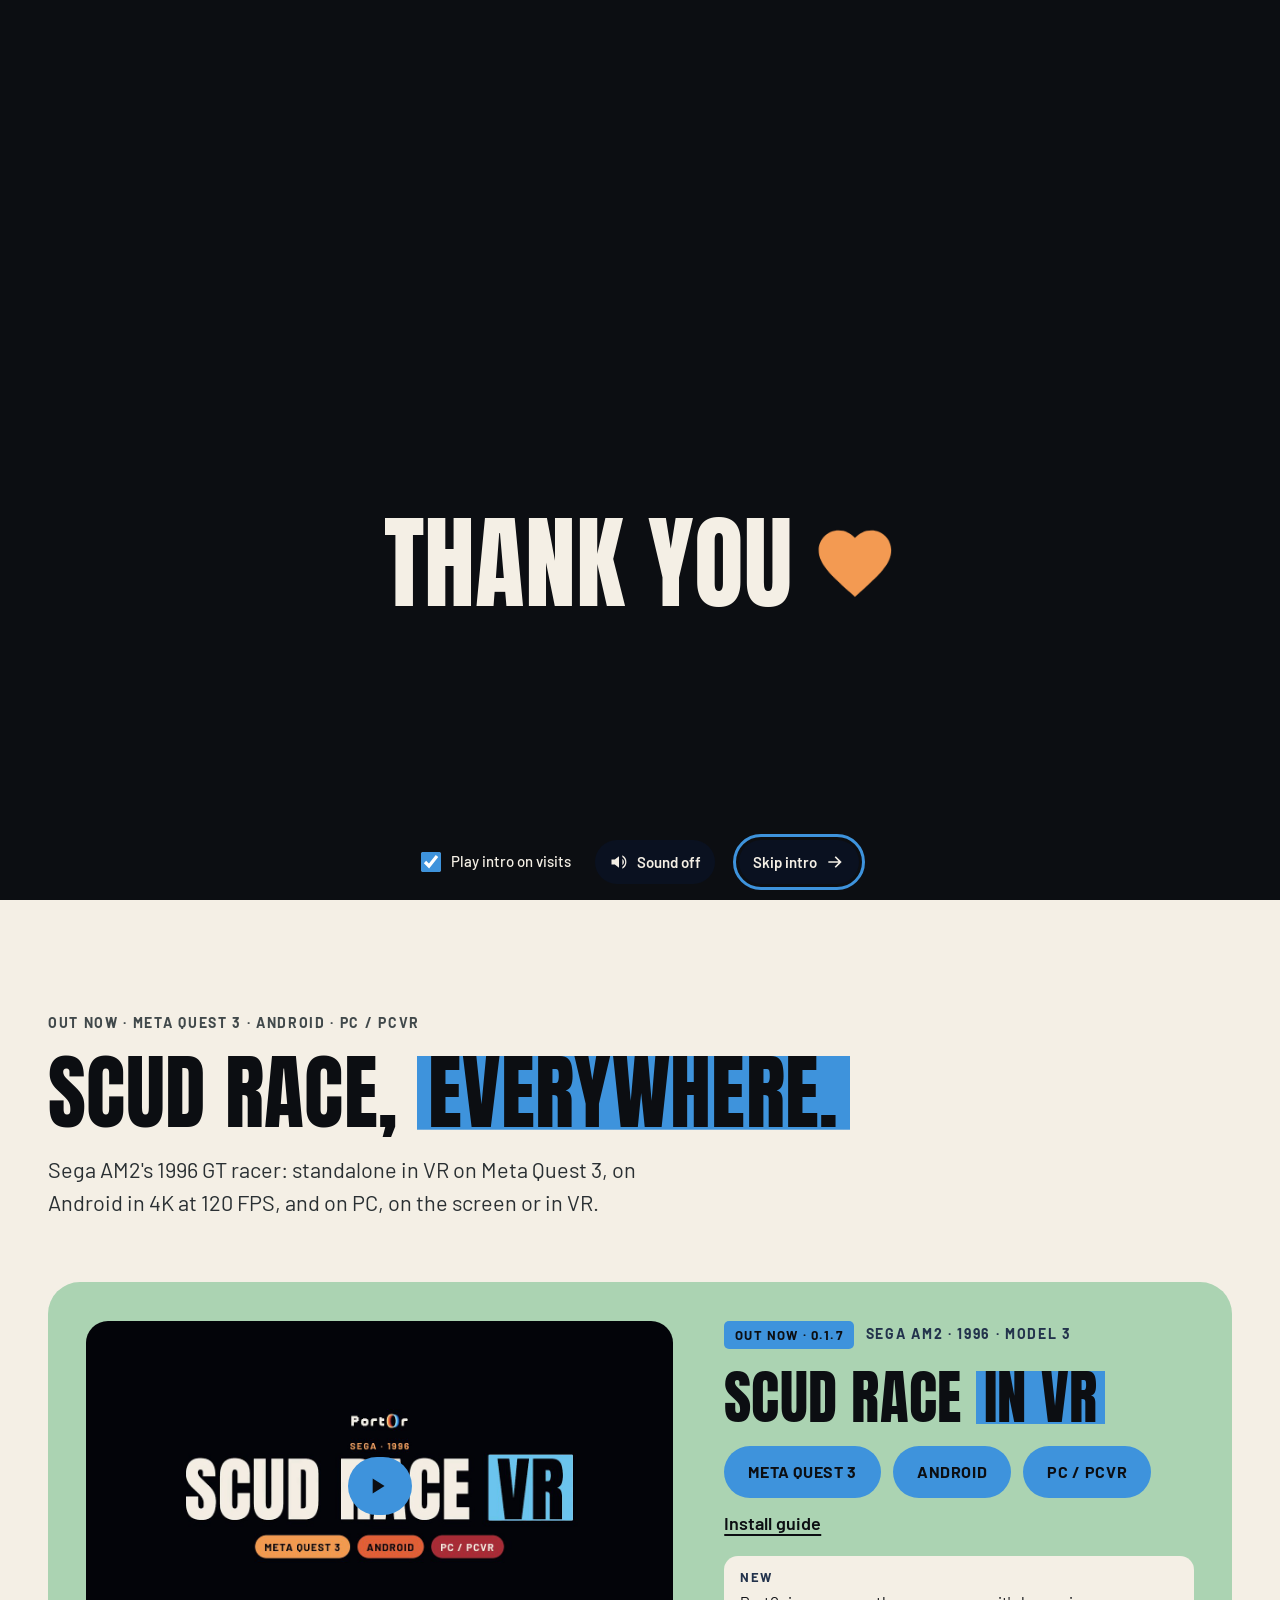
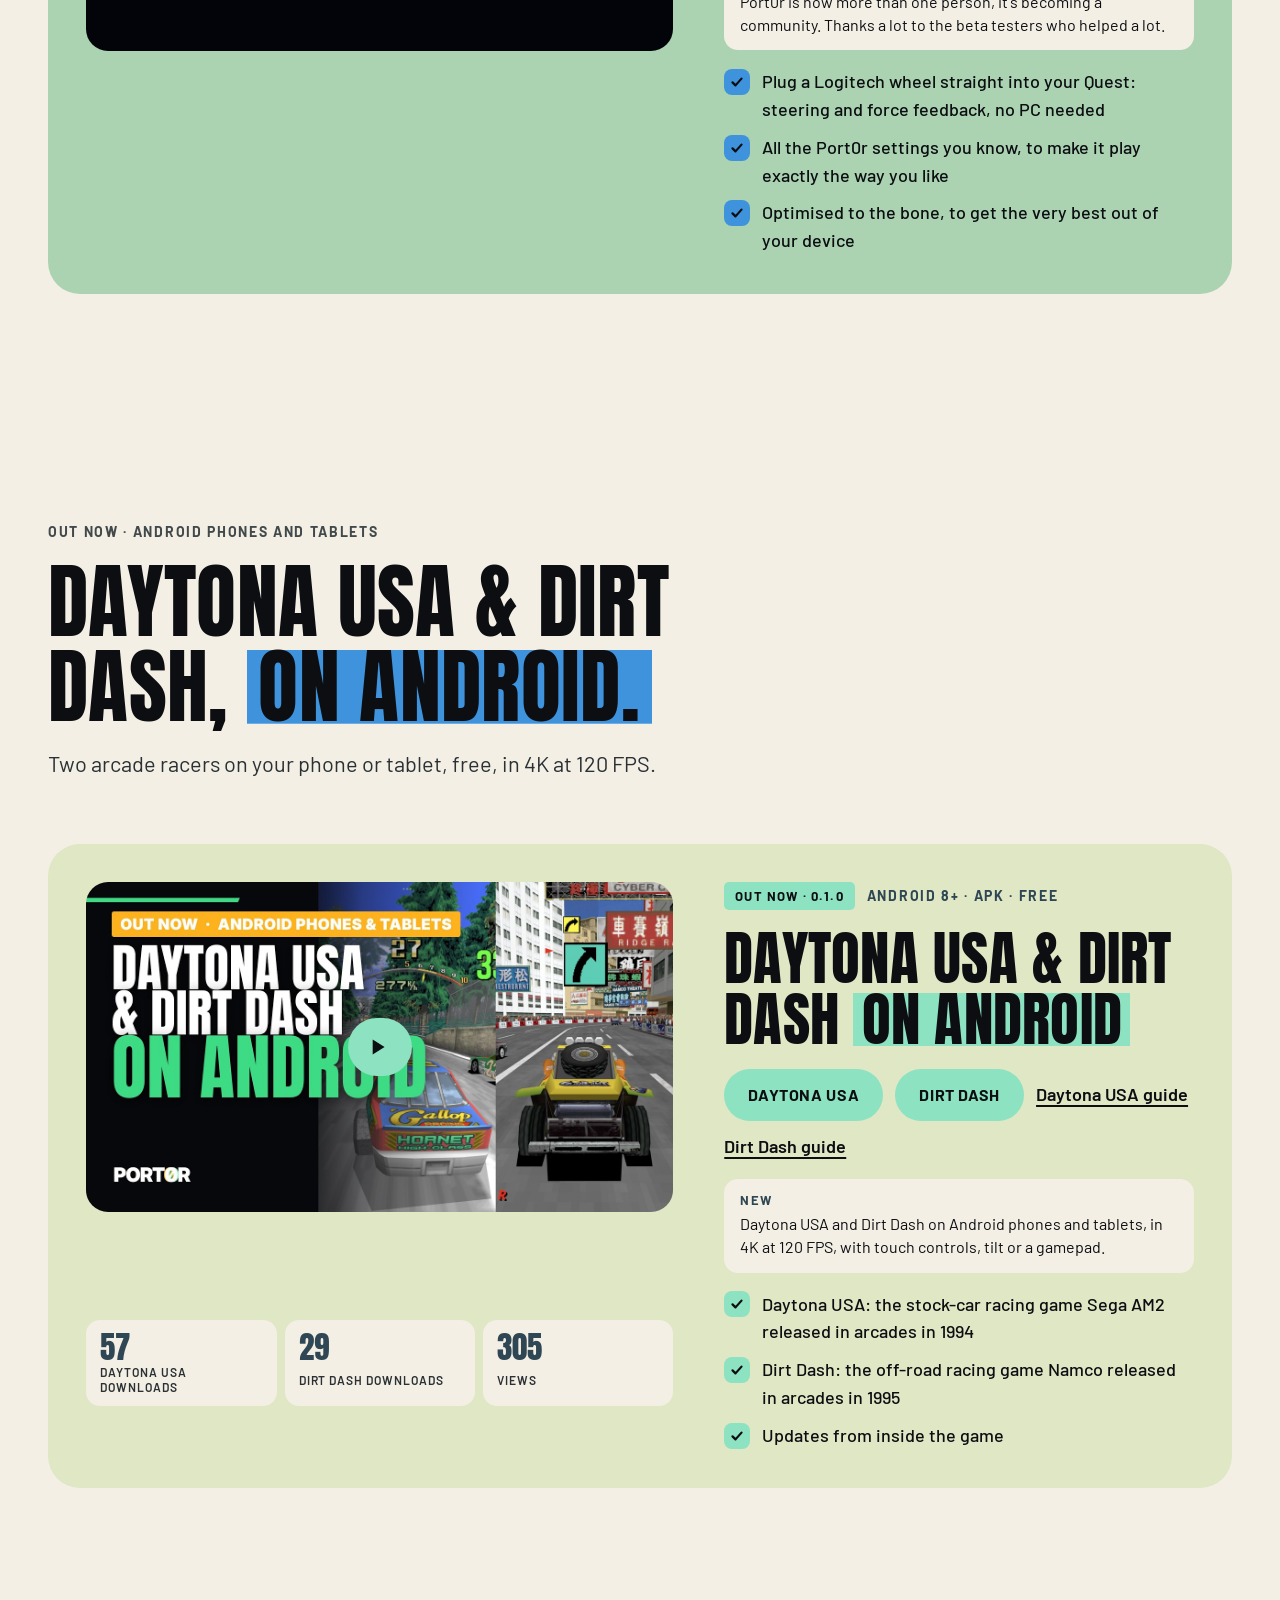
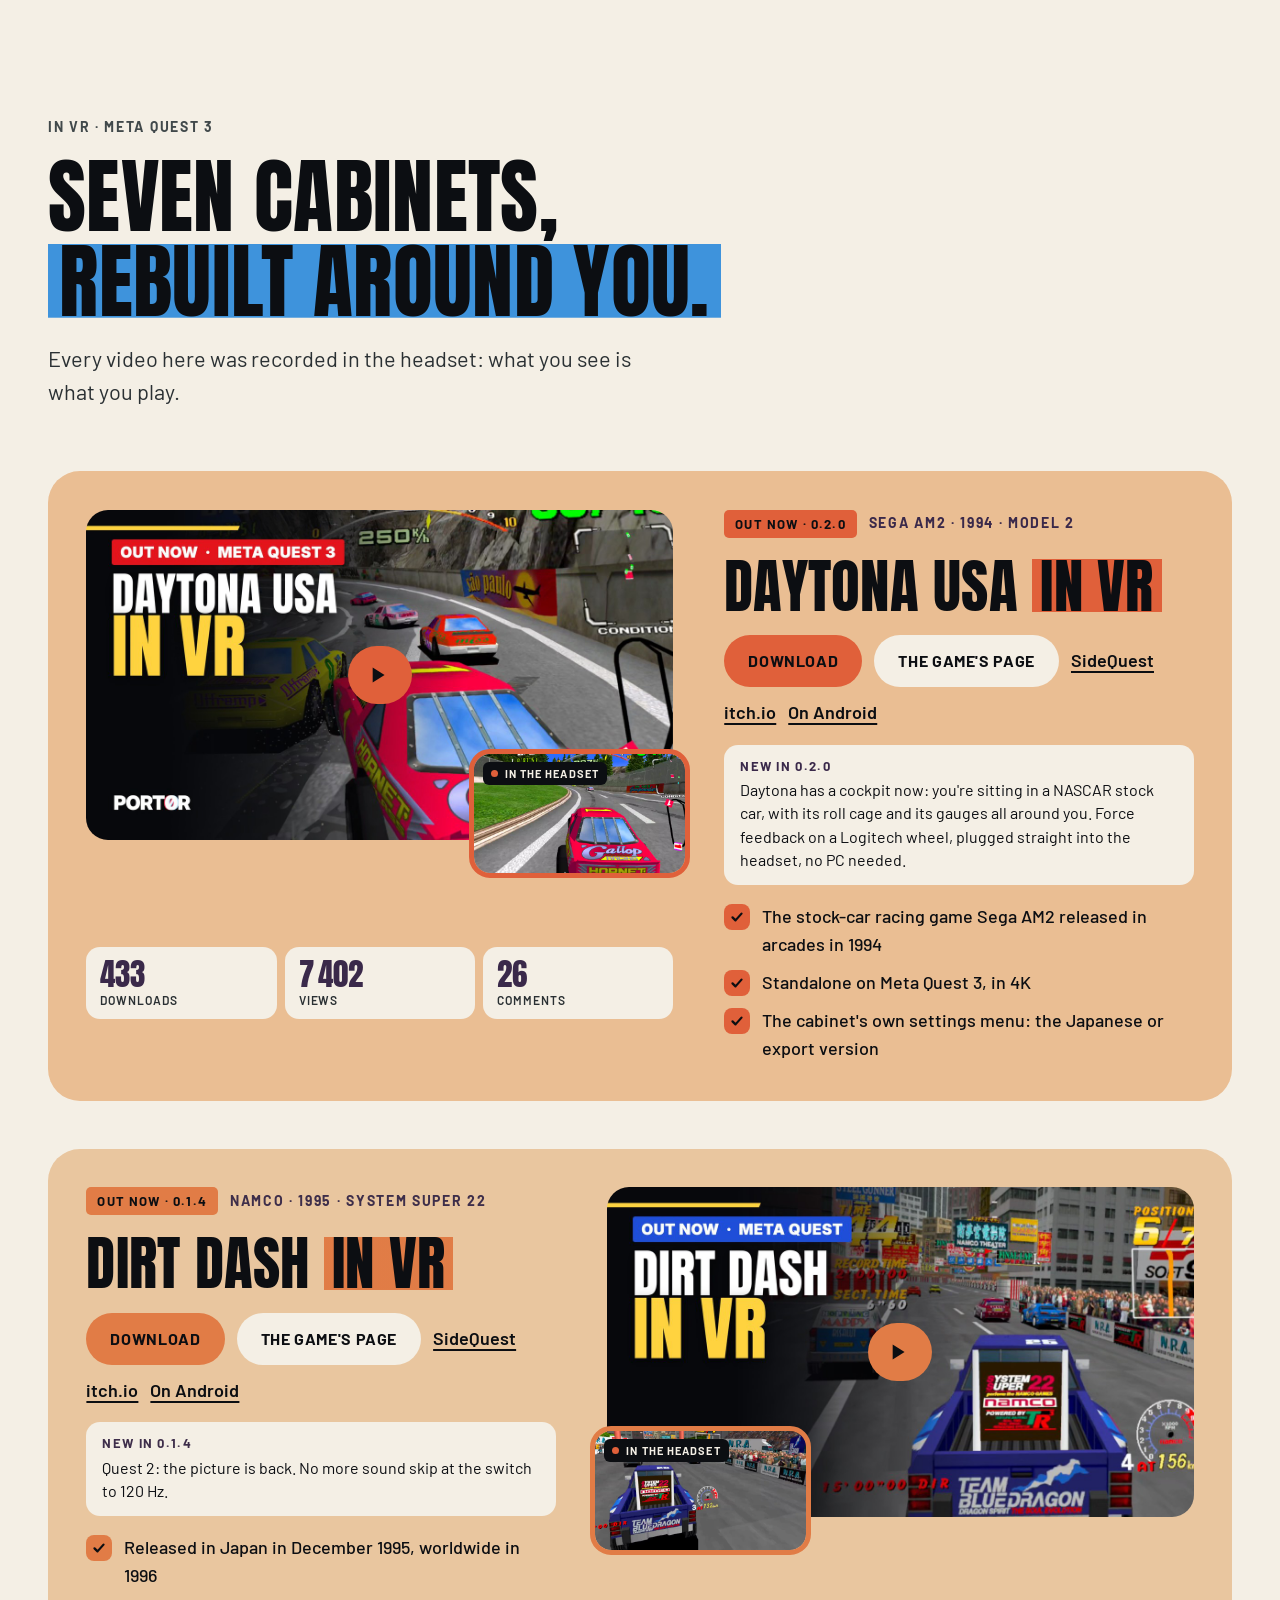
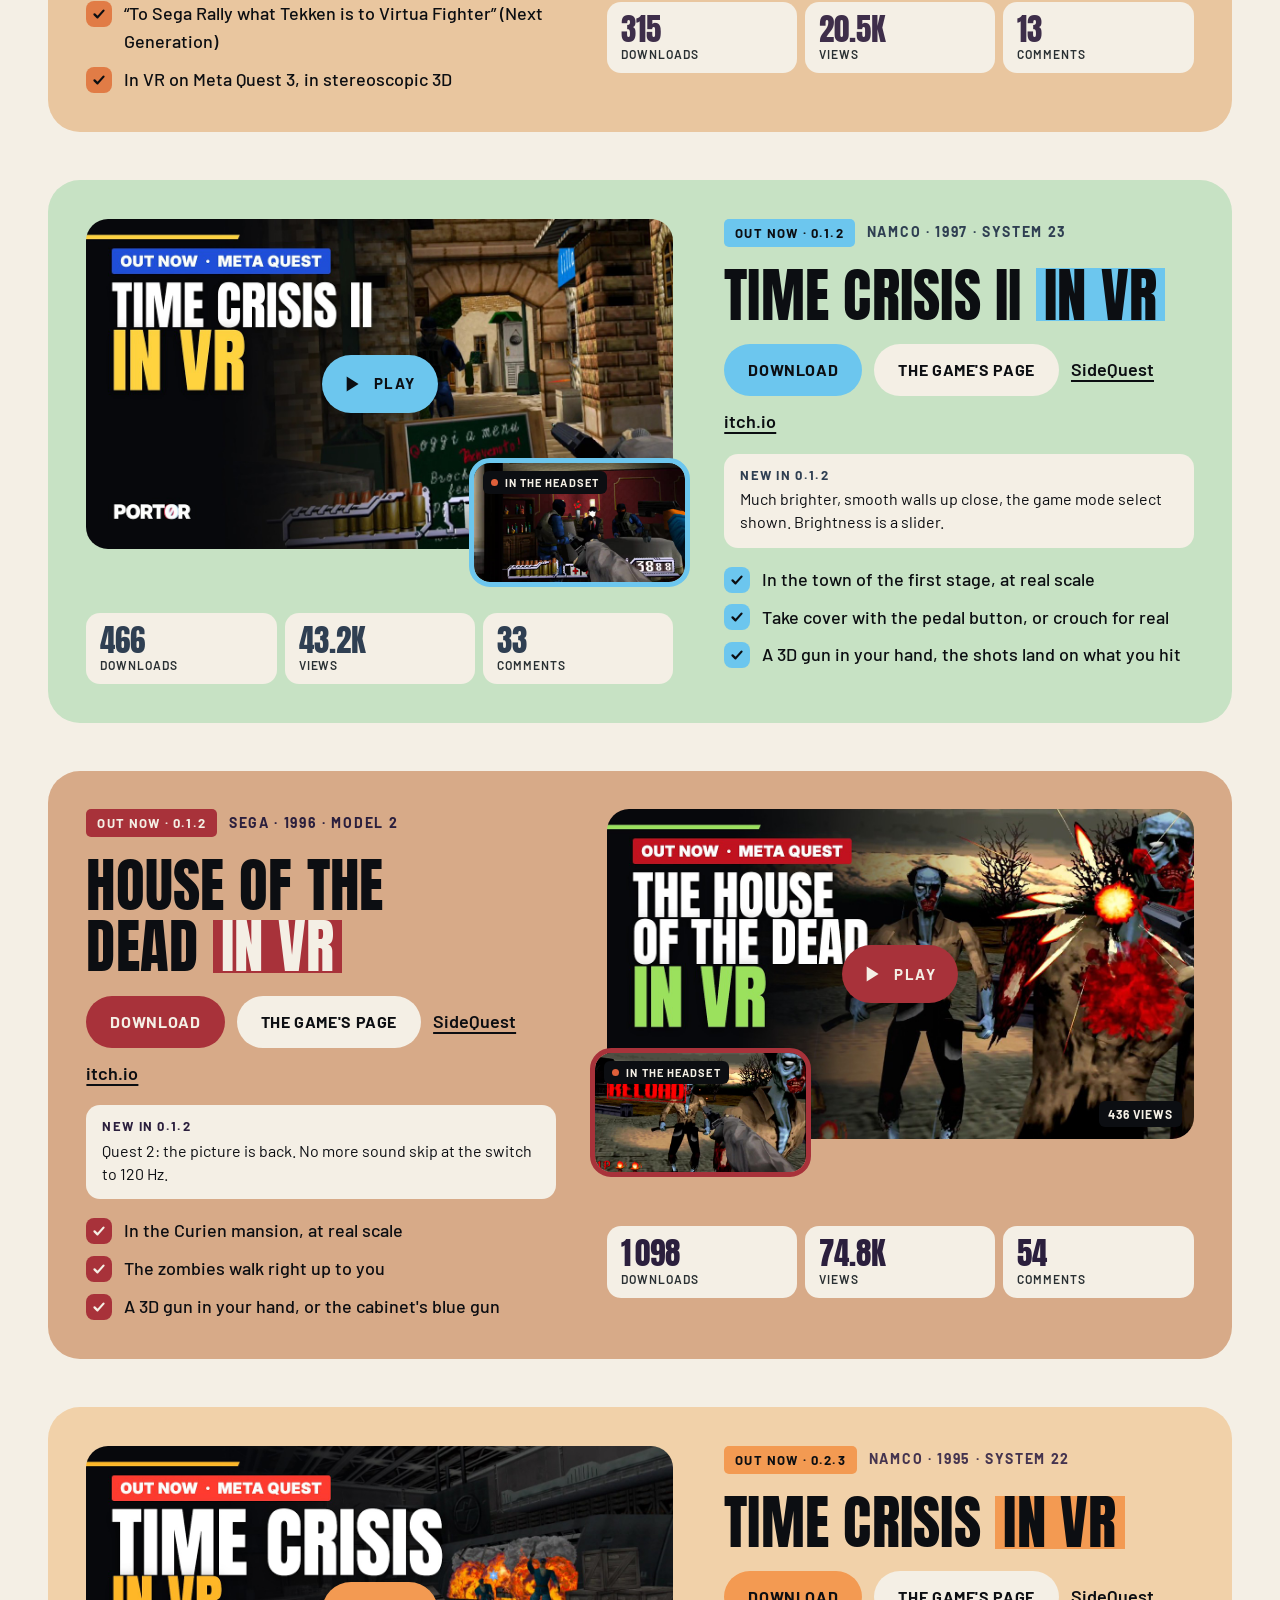
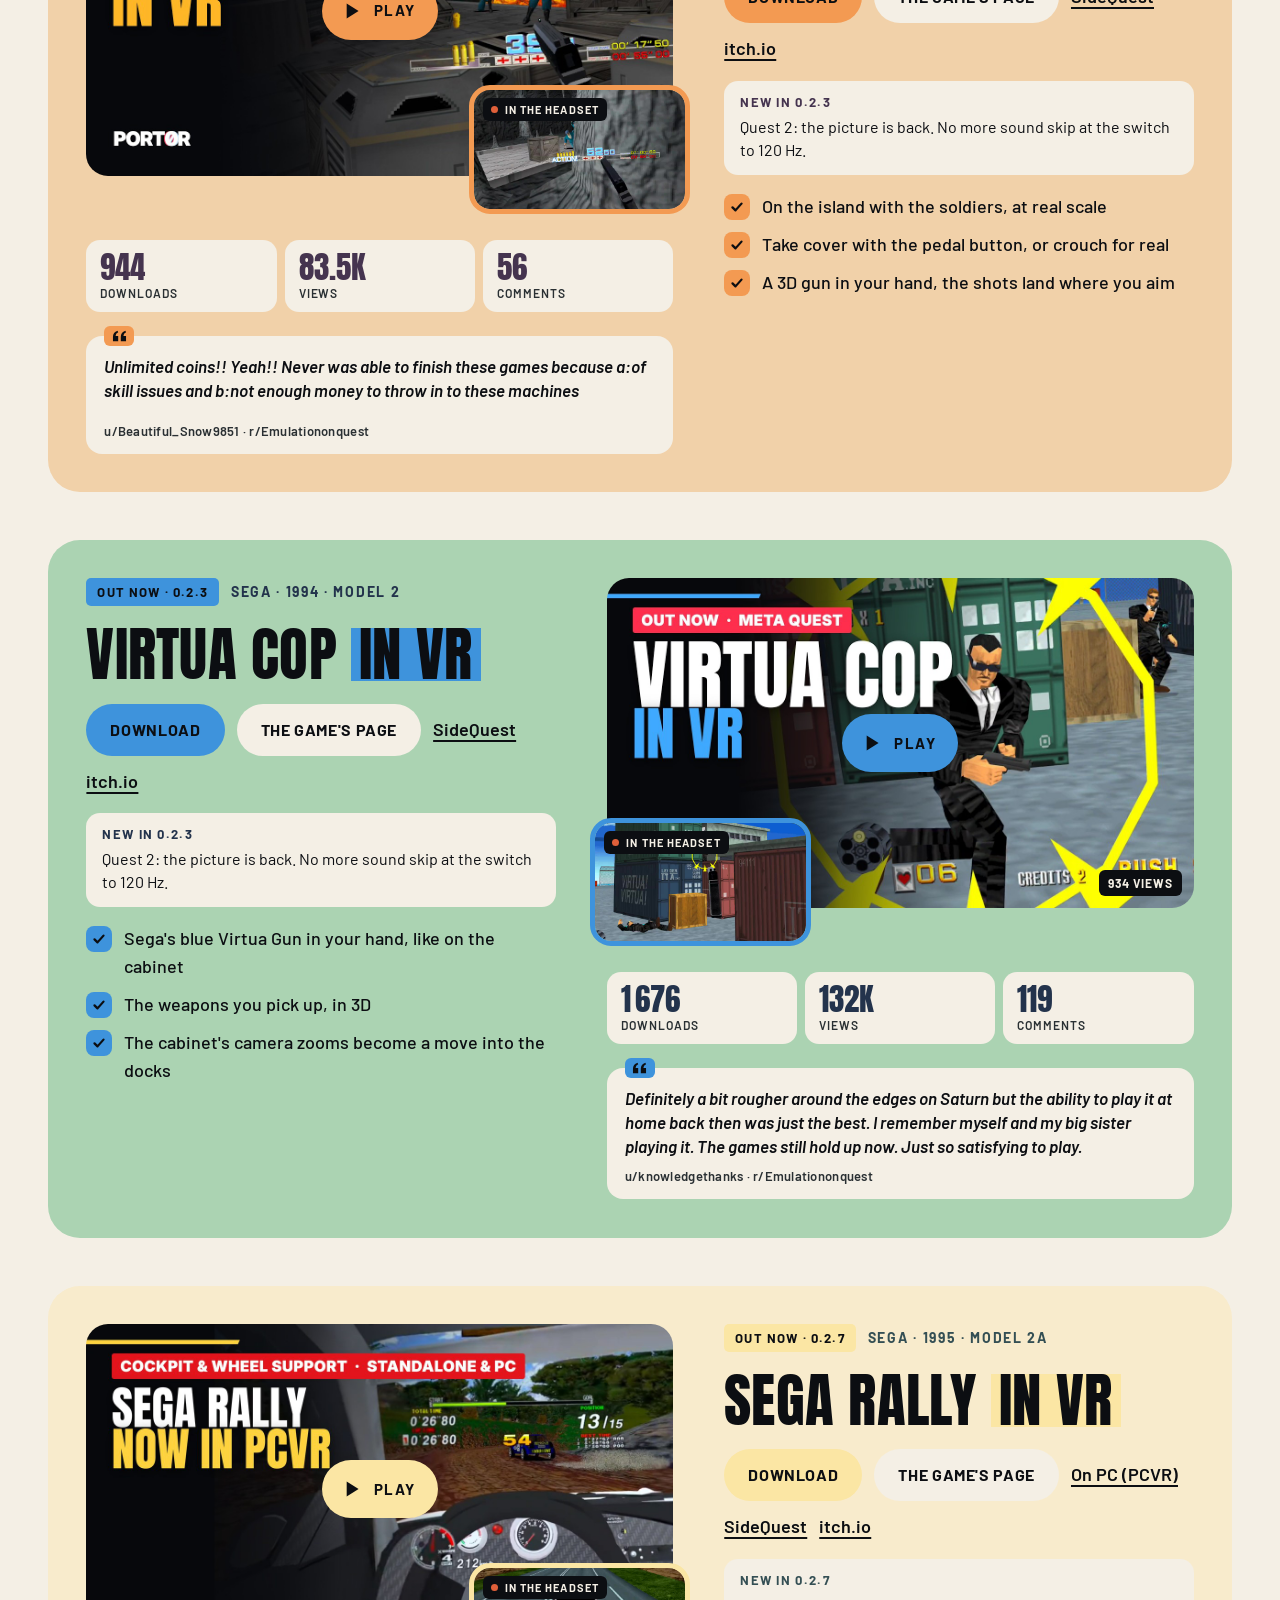
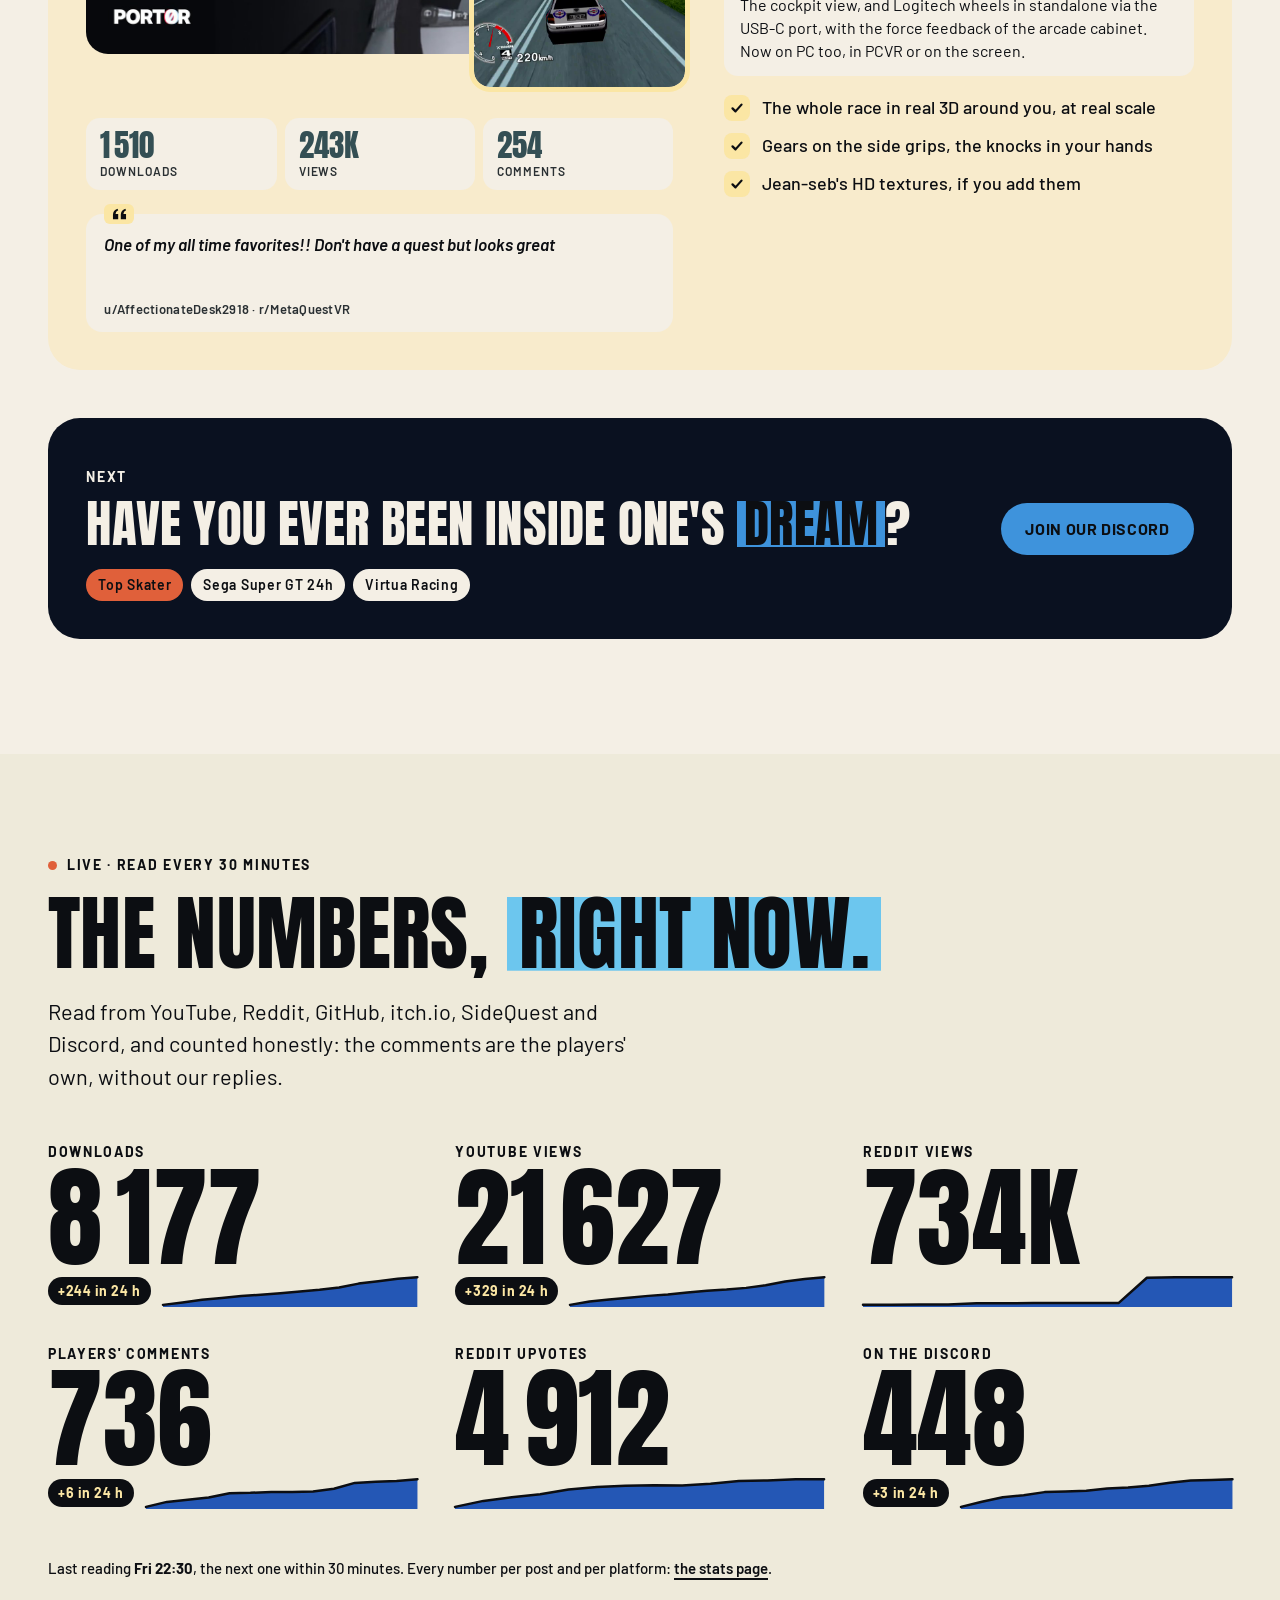
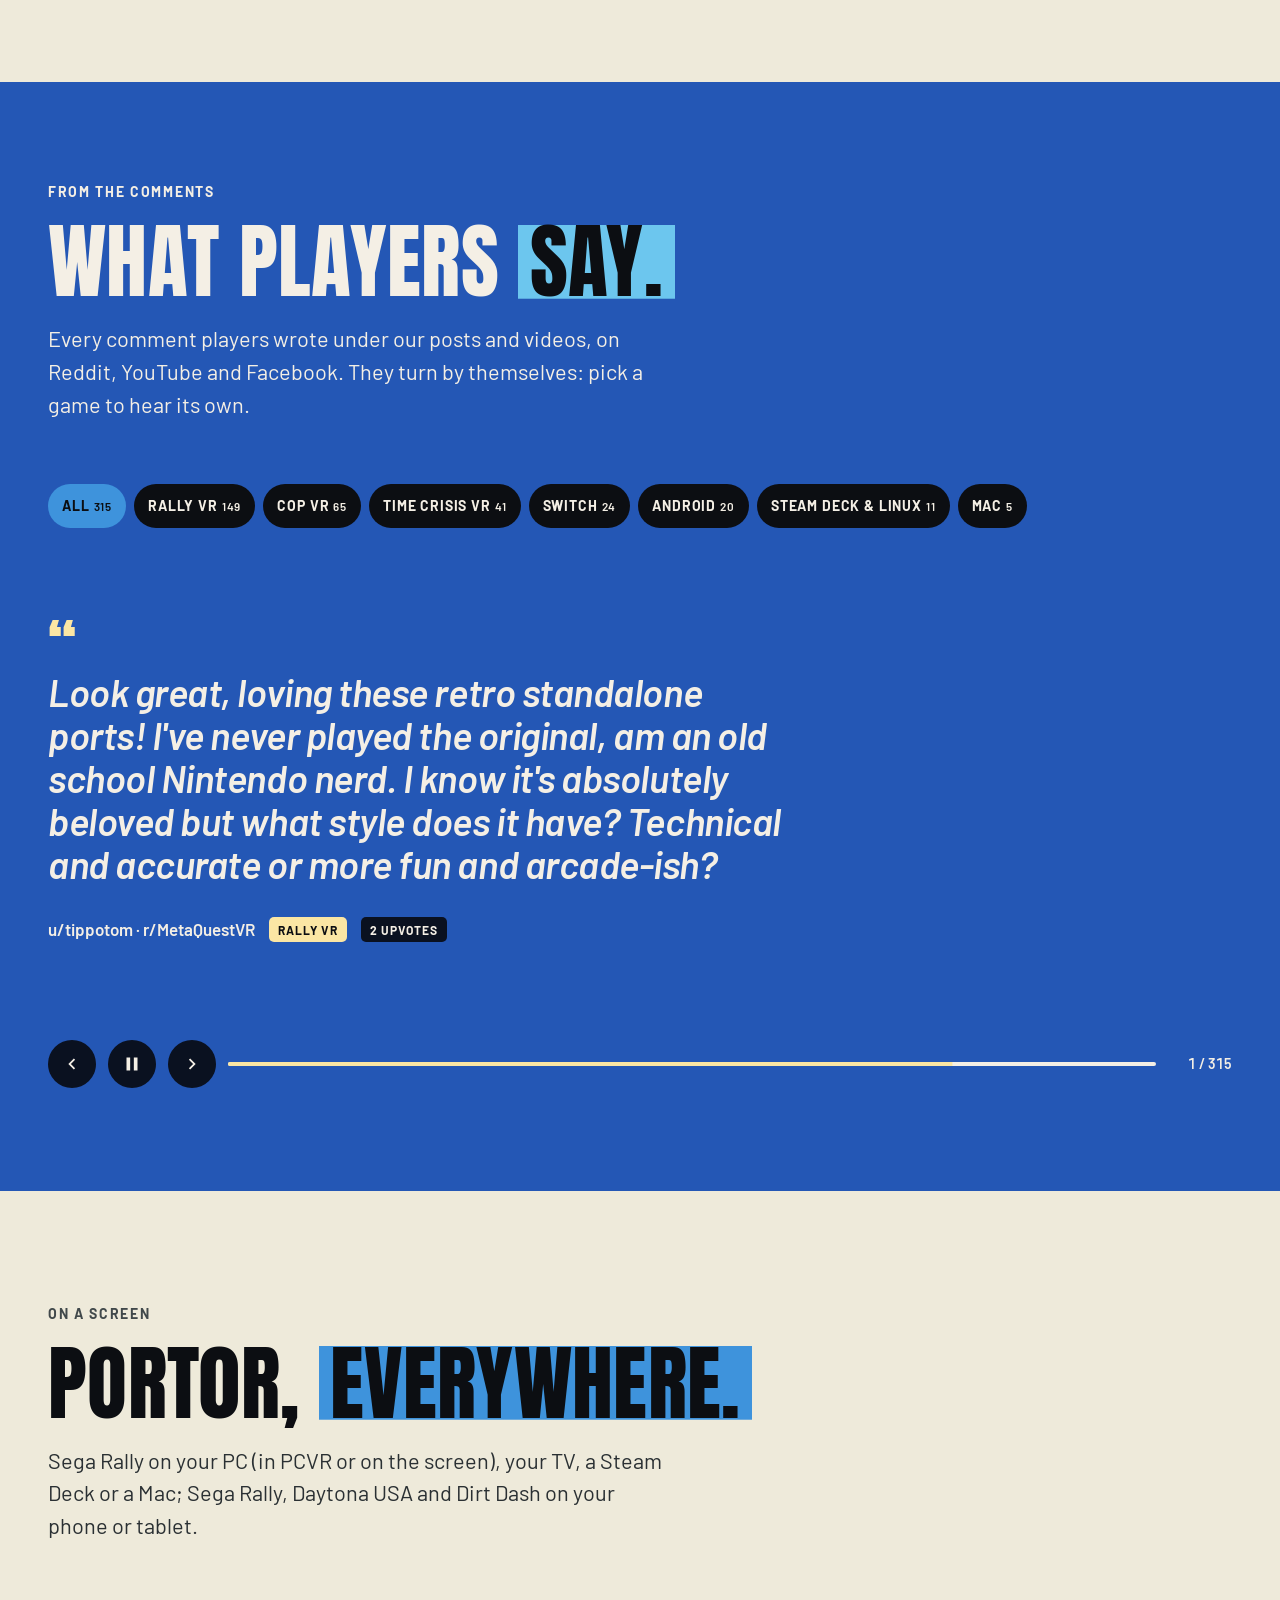
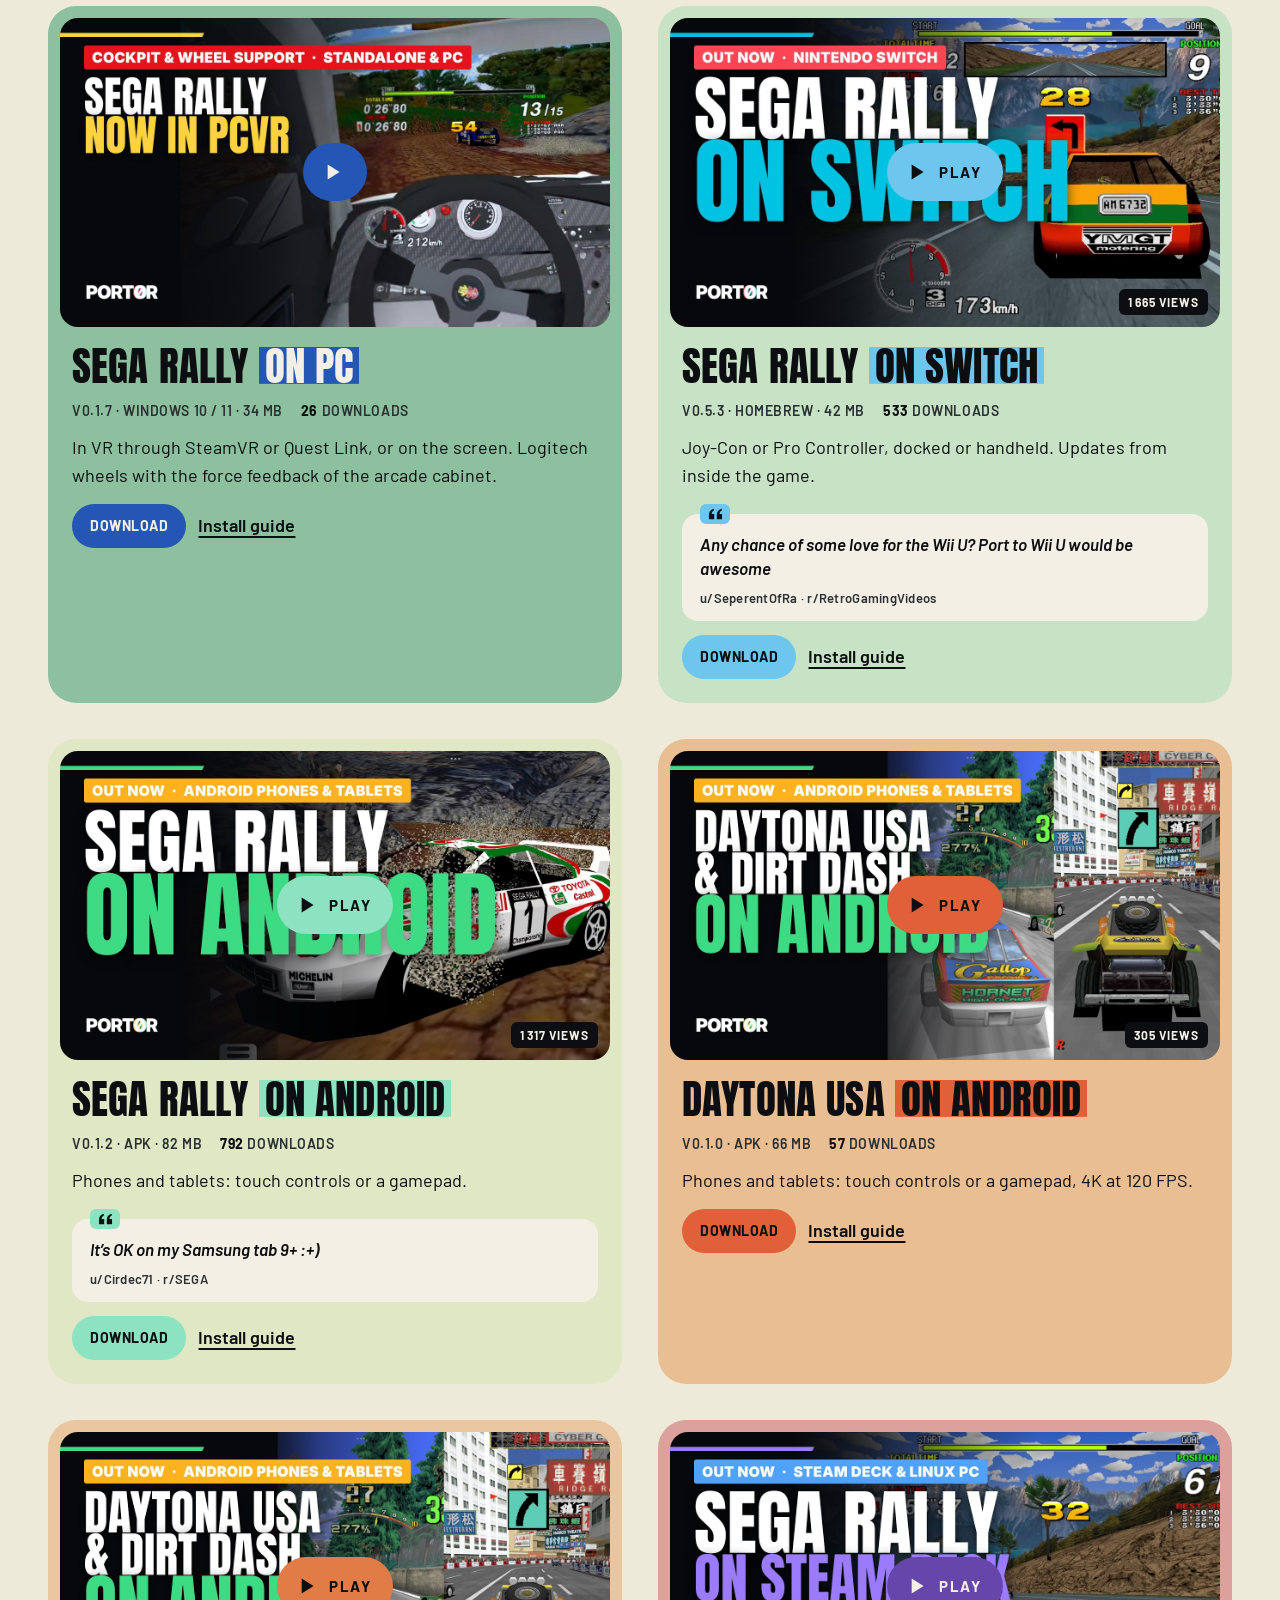
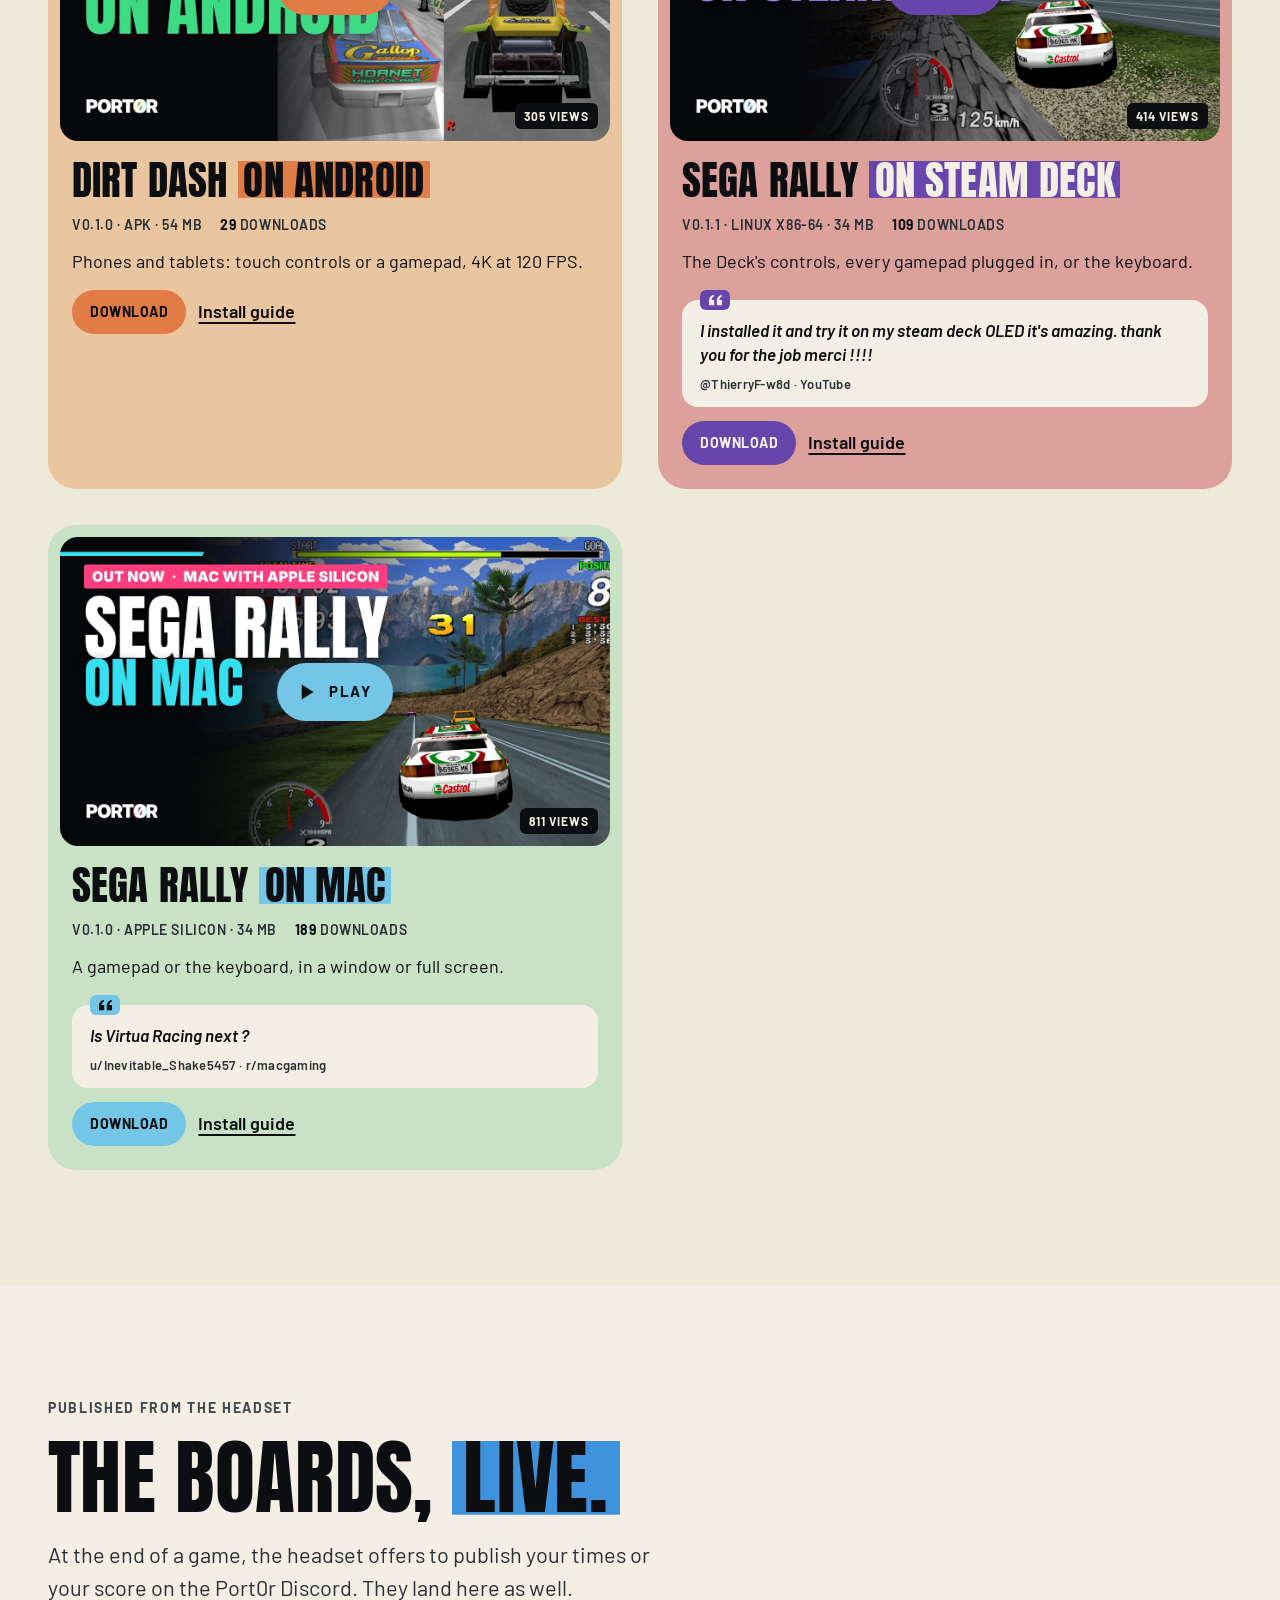
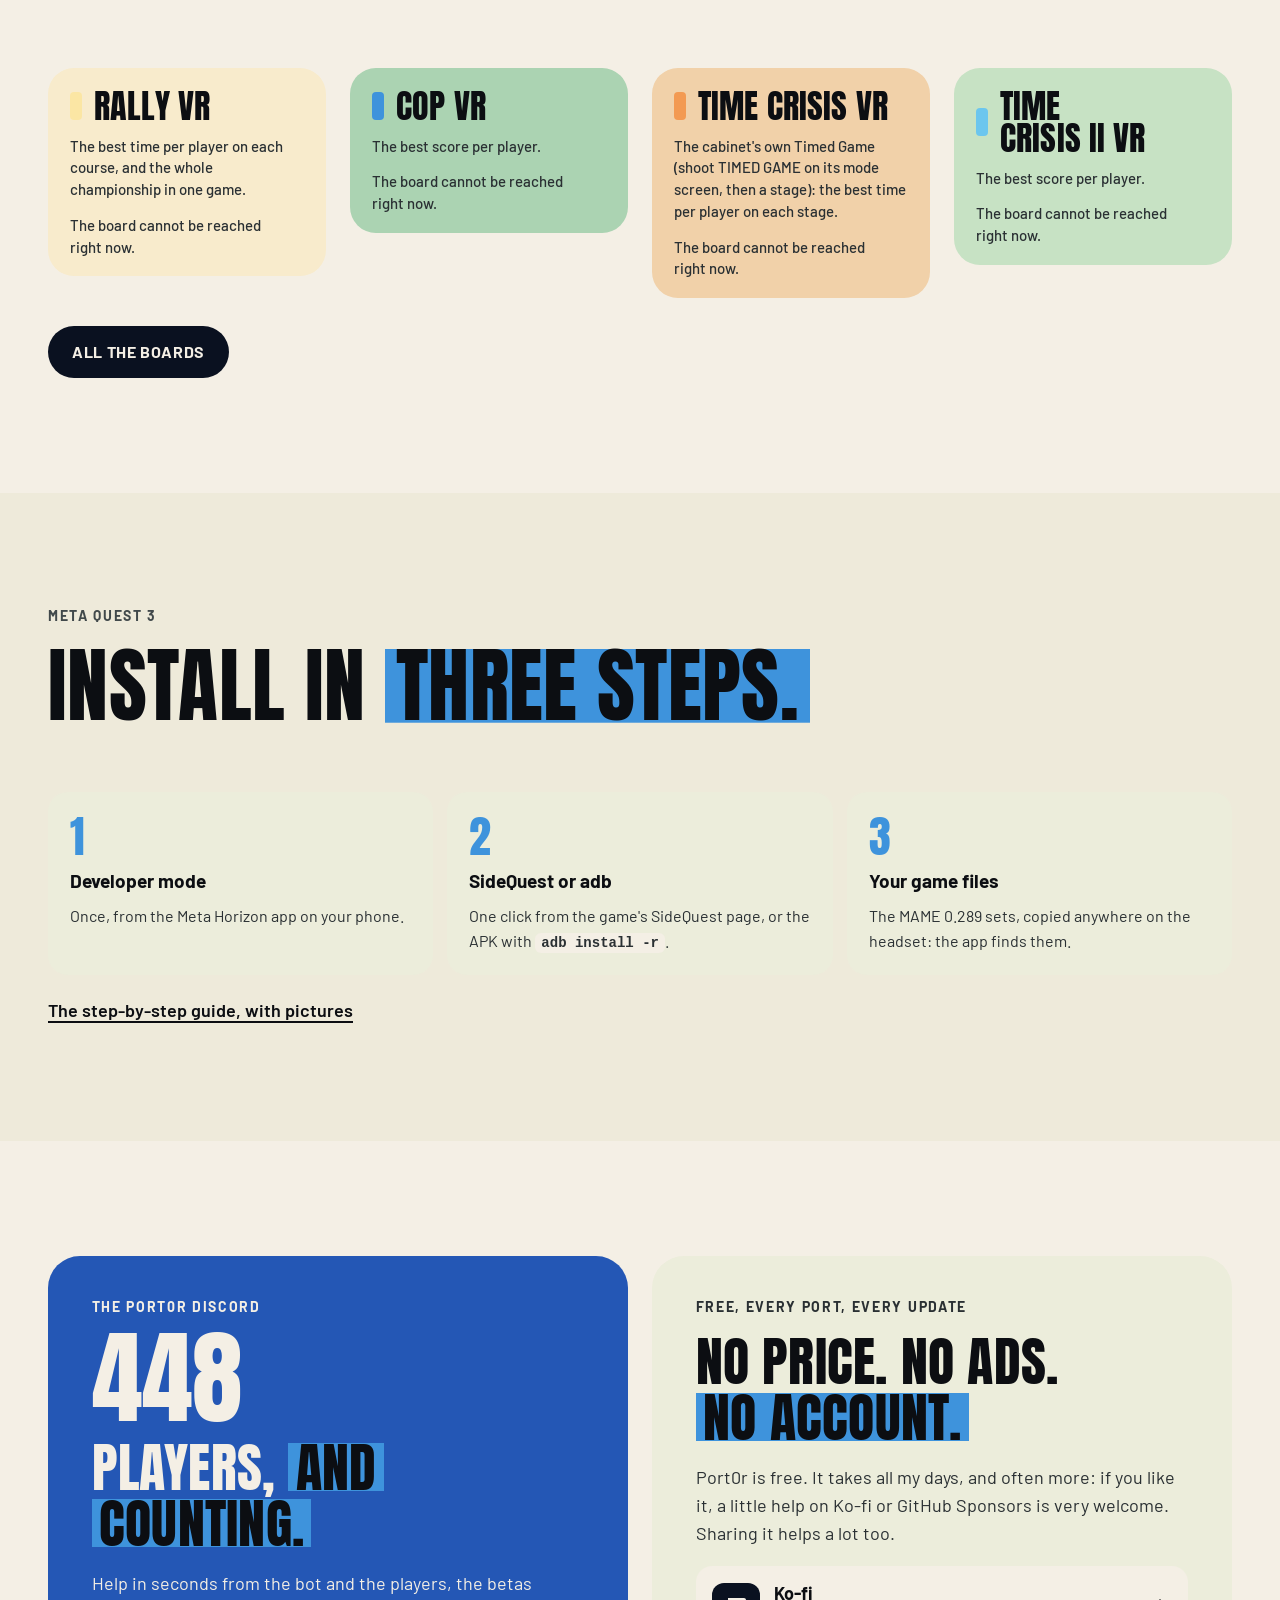
==== commit 3dcce59b: "Port0r: the site and its live numbers" ====
--- a/index.html
+++ b/index.html
@@ -36,8 +36,8 @@
   }, 8500);
 }
 </script>
-<link rel="preload" as="image" href="assets/hero-medley/hero-medley-wide.jpg" media="(min-aspect-ratio: 4/5)">
-<link rel="preload" as="image" href="assets/hero-medley/hero-medley-tall.jpg" media="(max-aspect-ratio: 4/5)">
+<link rel="preload" as="image" href="assets/hero-rally.jpg" media="(min-aspect-ratio: 4/5)">
+<link rel="preload" as="image" href="assets/hero-rally-portrait.jpg" media="(max-aspect-ratio: 4/5)">
 <script type="application/ld+json">
 {"@context": "https://schema.org", "@type": "Organization", "name": "Port0r", "url": "https://port0r.com/",
  "logo": "https://port0r.com/assets/port0r-icon.svg", "contactPoint": {"@type": "ContactPoint", "contactType": "customer support", "url": "https://port0r.com/contact/"},
@@ -89,7 +89,7 @@
 </header>
 
 <main id="content">
-<section class="hero" id="hero" aria-label="Port0r" data-medley="assets/hero-medley/timeline.json">
+<section class="hero" id="hero" aria-label="Port0r">
   <!-- the first thing a visitor reads (20/10/2026, Guillaume: « si vous appréciez le projet, une aide est la bienvenue car je
        travaille gratuitement ... il faut vraiment que ce soit la première chose qu'ils voient »); then the games, the Discord, all -->
   <aside class="ask" aria-label="Support Port0r">
@@ -102,30 +102,31 @@
     </div></div>
   </aside>
   <div class="hero-media" aria-hidden="true">
-    <video muted loop playsinline preload="auto" poster="assets/hero-medley/hero-medley-wide.jpg"
-      data-wide="assets/hero-medley/hero-medley-wide.mp4" data-wide-poster="assets/hero-medley/hero-medley-wide.jpg"
-      data-tall="assets/hero-medley/hero-medley-tall.mp4" data-tall-poster="assets/hero-medley/hero-medley-tall.jpg"></video>
+    <video muted loop playsinline preload="auto" poster="assets/hero-rally.jpg"
+      data-wide="assets/hero-rally.mp4" data-wide-poster="assets/hero-rally.jpg"
+      data-tall="assets/hero-rally-portrait.mp4" data-tall-poster="assets/hero-rally-portrait.jpg"></video>
     <div class="hero-eyes"><img class="eye l" alt=""><img class="eye r" alt=""></div>
   </div>
   <div class="wrap hero-copy">
-    <!-- Each cue follows the matching shot in the medley; the video's time is the only clock. -->
+    <!-- the latest news first, then the arcade's line: only the texts change over the race (22/10/2026, Guillaume: « un
+         slider avec les dernières news ... à la place du texte sur la vidéo de Sega Rally », site.js) -->
     <div class="slides">
-      <div class="slide on" data-cue="scud" data-recording="Scud Race VR, recorded in the headset" data-hero-watch="r90VKyOhWvY">
+      <div class="slide on">
         <span class="chip"><span class="eyes" aria-hidden="true"><i></i><i></i></span>Out now · free · Quest · Android · PC</span>
         <h2 class="hx">Scud Race, <span class="hl">out now.</span></h2>
         <p class="lead">The GT racing game Sega AM2 released in arcades in 1996: standalone in VR on Meta Quest 3, on Android in 4K at 120 FPS, and on PC / PCVR.</p>
       </div>
-      <div class="slide" data-cue="daytona-cockpit" data-recording="Daytona USA VR, recorded in the cockpit" data-hero-watch="toPG4va9joY">
+      <div class="slide">
         <span class="chip"><span class="eyes" aria-hidden="true"><i></i><i></i></span>New · 0.2.0 · Meta Quest 3</span>
         <h2 class="hx">Daytona USA, <span class="hl">with a cockpit.</span></h2>
         <p class="lead">You're sitting in a NASCAR stock car, with its roll cage and its gauges all around you, and a Logitech wheel plugged straight into the headset gives you force feedback, no PC needed.</p>
       </div>
-      <div class="slide" data-cue="android" data-recording="Daytona USA &amp; Dirt Dash, recorded on Android" data-hero-watch="75K8WlwFTeU">
+      <div class="slide">
         <span class="chip"><span class="eyes" aria-hidden="true"><i></i><i></i></span>Out now · free · Android</span>
         <h2 class="hx">Daytona USA &amp; Dirt Dash, <span class="hl">on Android.</span></h2>
         <p class="lead">Sega AM2's 1994 stock-car racer and Namco's 1995 off-road racer on Android phones and tablets, in 4K at 120 FPS.</p>
       </div>
-      <div class="slide" data-cue="immersive" data-recording="Dirt Dash VR, recorded in the headset" data-hero-watch="PN8u_SZXYpQ">
+      <div class="slide">
         <span class="chip"><span class="eyes" aria-hidden="true"><i></i><i></i></span>Free · Meta Quest 3</span>
         <h1>Be <span class="stereo">inside</span> the arcade,<br> <span class="hl">not in front of it.</span></h1>
         <p class="lead">Port0r rebuilds the arcade's own 3D for each eye: in the headset you stand in the scene, at real scale. Free, on Meta Quest 3.</p>
@@ -133,7 +134,7 @@
     </div>
     <div class="row">
       <a class="btn primary" href="#games">Get the games</a>
-      <button class="btn glass" type="button" data-watch="r90VKyOhWvY"><svg viewBox="0 0 24 24" aria-hidden="true"><path fill="currentColor" d="M8 5v14l11-7z"/></svg>Watch the video</button>
+      <button class="btn glass" type="button" data-watch="FqwEK0hJ_Yc"><svg viewBox="0 0 24 24" aria-hidden="true"><path fill="currentColor" d="M8 5v14l11-7z"/></svg>Watch the video</button>
     </div>
     <!-- every place Port0r lives, one address to give: port0r.com (17/10/2026, Guillaume) -->
     <nav class="dock" aria-label="Port0r on YouTube, GitHub, Discord, itch.io, Ko-fi and GitHub Sponsors">
@@ -149,7 +150,7 @@
         <span class="heart" aria-hidden="true"><svg><use href="#i-heart"/></svg><i></i><i></i><i></i></span><span>Sponsor</span>
       </a>
     </nav>
-    <p class="rec"><span class="dot" aria-hidden="true"></span><span data-hero-caption>Scud Race VR, recorded in the headset</span></p>
+    <p class="rec"><span class="dot" aria-hidden="true"></span>Rally VR, recorded in the headset</p>
   </div>
   <div class="strip">
     <a class="wrap" href="#live" aria-label="The live numbers">
@@ -164,90 +165,87 @@
 
 <!-- the latest release, a block of its own above the VR games (27/10/2026, Guillaume: « là-haut tu mets ça en un bloc les 2
      sorties, mais ce n'est pas la section in VR et Seven cabinets, là c'est une sortie Android ») -->
-<section class="band" id="android" aria-label="Scud Race on Android and on PC">
-  <div class="wrap">
-    <header class="head">
-      <p class="kicker">Out now · Android · PC / PCVR</p>
-      <h2 class="converge">Scud Race, <span class="hl">on Android and PC.</span></h2>
-      <p class="lead">Sega AM2's 1996 GT racer on your phone or tablet in 4K at 120 FPS, and on your PC, on the screen or in VR.</p>
-    </header>
-    <div class="games">
-      <article class="game rise" id="scud-android" data-game="android_scud">
-        <div class="stage">
-          <button class="yt" type="button" data-id="r90VKyOhWvY" aria-label="Play the Scud Race video"><img src="assets/scud/android.jpg" alt="Scud Race on an Android tablet, with its touch controls" loading="lazy"><span class="play"><svg viewBox="0 0 24 24" aria-hidden="true"><path fill="currentColor" d="M8 5v14l11-7z"/></svg></span></button>
-        </div>
-        <div class="info">
-          <div class="meta"><span class="chip">Out now · 0.1.0</span><span class="kicker">Android 8+ · APK · free</span></div>
-          <h3>Scud Race <span class="hl">on Android</span></h3>
-          <p class="new"><b>New</b>Scud Race on Android phones and tablets, in 4K at 120 FPS, with touch controls or a gamepad.</p>
-          <ul class="feat">
-            <li>All the Port0r settings you know, to make it play exactly the way you like</li>
-            <li>Optimised to the bone, to get the very best out of your device</li>
-            <li>Updates from inside the game</li>
-          </ul>
-          <div class="row">
-            <a class="btn" href="https://github.com/jacquesdupontd/port0r/releases/tag/scud-android-v0.1.0">Download</a>
-            <a class="link" href="https://github.com/jacquesdupontd/port0r/blob/main/SCUD-ANDROID.md">Install guide</a>
-          </div>
-        </div>
-      </article>
-      <article class="game flip rise" id="scud-pc" data-game="pc_scud">
-        <div class="stage">
-          <button class="yt" type="button" data-id="r90VKyOhWvY" aria-label="Play the Scud Race video"><img src="assets/scud/pc.jpg" alt="Scud Race on PC, the canyon" loading="lazy"><span class="play"><svg viewBox="0 0 24 24" aria-hidden="true"><path fill="currentColor" d="M8 5v14l11-7z"/></svg></span></button>
-        </div>
-        <div class="info">
-          <div class="meta"><span class="chip">Out now · 0.1.1</span><span class="kicker">Windows 10 / 11 · free</span></div>
-          <h3>Scud Race <span class="hl">on PC</span></h3>
-          <p class="new"><b>New</b>Scud Race on your PC, in VR through SteamVR or Quest Link, or on the screen: the Port0r launcher lets you choose.</p>
-          <ul class="feat">
-            <li>An installer, and the Port0r launcher: your game file chosen once, then Play in VR or Play on the screen</li>
-            <li>A Logitech wheel or a gamepad</li>
-            <li>All the Port0r settings you know, to make it play exactly the way you like</li>
-          </ul>
-          <div class="row">
-            <a class="btn" href="https://github.com/jacquesdupontd/port0r/releases/tag/scud-pc-v0.1.1">Download</a>
-            <a class="link" href="https://github.com/jacquesdupontd/port0r/blob/main/SCUD-PC.md">Install guide</a>
-          </div>
-        </div>
-      </article>
-    </div>
-  </div>
-</section>
-<section class="band" id="games">
-  <div class="wrap">
-    <header class="head">
-      <p class="kicker">In VR · Meta Quest 3</p>
-      <h2 class="converge">Eight cabinets, <span class="hl">rebuilt around you.</span></h2>
-      <p class="lead">Every video here was recorded in the headset: what you see is what you play.</p>
-    </header>
-
+<section class="band" id="scud" aria-label="Scud Race on Meta Quest 3, Android and PC">
+  <div class="wrap">
+    <header class="head">
+      <p class="kicker">Out now · Meta Quest 3 · Android · PC / PCVR</p>
+      <h2 class="converge">Scud Race, <span class="hl">everywhere.</span></h2>
+      <p class="lead">Sega AM2's 1996 GT racer: standalone in VR on Meta Quest 3, on Android in 4K at 120 FPS, and on PC, on the screen or in VR.</p>
+    </header>
     <div class="games">
       <article class="game rise" id="scud-race-vr" data-game="scud">
         <div class="stage">
-          <button class="yt" type="button" data-id="r90VKyOhWvY" aria-label="Play the Scud Race VR video"><img src="assets/scud/quest.jpg" alt="Scud Race in VR: by the sea, behind the yellow car" loading="lazy"><span class="play"><svg viewBox="0 0 24 24" aria-hidden="true"><path fill="currentColor" d="M8 5v14l11-7z"/></svg></span></button>
-          <figure class="pip"><video class="clip" muted loop playsinline preload="none" poster="assets/clip-scud.jpg" data-src="assets/clip-scud.mp4" aria-label="Scud Race VR, recorded in the headset: by the sea, behind the yellow car"></video><figcaption class="tag"><span class="dot" aria-hidden="true"></span>In the headset</figcaption></figure>
+          <button class="yt" type="button" data-id="r90VKyOhWvY" aria-label="Play the Scud Race VR video"><img src="assets/yt/r90VKyOhWvY.jpg" alt="Scud Race VR on Meta Quest 3, Android and PC" loading="lazy"><span class="play"><svg viewBox="0 0 24 24" aria-hidden="true"><path fill="currentColor" d="M8 5v14l11-7z"/></svg></span></button>
         </div>
         <div class="info">
           <div class="meta"><span class="chip">Out now · 0.1.7</span><span class="kicker">Sega AM2 · 1996 · Model 3</span></div>
           <h3>Scud Race <span class="hl">in VR</span></h3>
           <p class="new"><b>New</b>Port0r is now more than one person, it's becoming a community. Thanks a lot to the beta testers who helped a lot.</p>
           <ul class="feat">
-            <li>The GT racing game Sega AM2 released in arcades in 1996</li>
-            <li>Standalone on Meta Quest 3</li>
             <li>Plug a Logitech wheel straight into your Quest: steering and force feedback, no PC needed</li>
-          </ul>
-          <div class="row">
-            <a class="btn" href="https://github.com/jacquesdupontd/port0r/releases/tag/scud-v0.1.7">Download</a>
-            <a class="btn soft" href="scud-race-vr/">The game's page</a>
-            <a class="link" href="https://sidequestvr.com/app/63830/port0r-scud-race-vr">SideQuest</a>
-            <a class="link" href="https://port0r.itch.io/scud-race-vr">itch.io</a>
+            <li>All the Port0r settings you know, to make it play exactly the way you like</li>
+            <li>Optimised to the bone, to get the very best out of your device</li>
+          </ul>
+          <div class="row">
+            <a class="btn" href="https://github.com/jacquesdupontd/port0r/releases/tag/scud-v0.1.7">Meta Quest 3</a>
+            <a class="btn" href="https://github.com/jacquesdupontd/port0r/releases/tag/scud-android-v0.1.0">Android</a>
+            <a class="btn" href="https://github.com/jacquesdupontd/port0r/releases/tag/scud-pc-v0.1.1">PC / PCVR</a>
             <a class="link" href="https://github.com/jacquesdupontd/port0r#install-port0r-scud-race-vr">Install guide</a>
-            <a class="link" href="https://github.com/jacquesdupontd/port0r/blob/main/SCUD-ANDROID.md">On Android</a>
-            <a class="link" href="https://github.com/jacquesdupontd/port0r/blob/main/SCUD-PC.md">On PC</a>
-          </div>
-        </div>
-      </article>
-      <article class="game flip rise" id="daytona-usa-vr" data-game="daytona">
+          </div>
+        </div>
+      </article>
+    </div>
+  </div>
+</section>
+<section class="band" id="android" aria-label="Daytona USA and Dirt Dash on Android">
+  <div class="wrap">
+    <header class="head">
+      <p class="kicker">Out now · Android phones and tablets</p>
+      <h2 class="converge">Daytona USA &amp; Dirt Dash, <span class="hl">on Android.</span></h2>
+      <p class="lead">Two arcade racers on your phone or tablet, free, in 4K at 120 FPS.</p>
+    </header>
+    <div class="games">
+      <article class="game rise" id="android-release" data-game="android">
+        <div class="stage">
+          <button class="yt" type="button" data-id="75K8WlwFTeU" aria-label="Play the Daytona USA and Dirt Dash on Android video"><img src="assets/yt/75K8WlwFTeU.jpg" alt="Daytona USA and Dirt Dash on Android" loading="lazy"><span class="play"><svg viewBox="0 0 24 24" aria-hidden="true"><path fill="currentColor" d="M8 5v14l11-7z"/></svg></span></button>
+        </div>
+        <div class="extra">
+            <div class="nums">
+              <div><b data-g="android_daytona" data-k="downloads">&nbsp;</b><small>Daytona USA downloads</small></div>
+              <div><b data-g="android_dirtdash" data-k="downloads">&nbsp;</b><small>Dirt Dash downloads</small></div>
+              <div><b data-g="android_daytona" data-k="views">&nbsp;</b><small>Views</small></div>
+            </div>
+        </div>
+        <div class="info">
+          <div class="meta"><span class="chip">Out now · 0.1.0</span><span class="kicker">Android 8+ · APK · free</span></div>
+          <h3>Daytona USA &amp; Dirt Dash <span class="hl">on Android</span></h3>
+          <p class="new"><b>New</b>Daytona USA and Dirt Dash on Android phones and tablets, in 4K at 120 FPS, with touch controls, tilt or a gamepad.</p>
+          <ul class="feat">
+            <li>Daytona USA: the stock-car racing game Sega AM2 released in arcades in 1994</li>
+            <li>Dirt Dash: the off-road racing game Namco released in arcades in 1995</li>
+            <li>Updates from inside the game</li>
+          </ul>
+          <div class="row">
+            <a class="btn" href="https://github.com/jacquesdupontd/port0r/releases/tag/daytona-android-v0.1.0">Daytona USA</a>
+            <a class="btn" href="https://github.com/jacquesdupontd/port0r/releases/tag/dirtdash-android-v0.1.0">Dirt Dash</a>
+            <a class="link" href="https://github.com/jacquesdupontd/port0r/blob/main/DAYTONA-ANDROID.md">Daytona USA guide</a>
+            <a class="link" href="https://github.com/jacquesdupontd/port0r/blob/main/DIRTDASH-ANDROID.md">Dirt Dash guide</a>
+          </div>
+        </div>
+      </article>
+    </div>
+  </div>
+</section>
+<section class="band" id="games">
+  <div class="wrap">
+    <header class="head">
+      <p class="kicker">In VR · Meta Quest 3</p>
+      <h2 class="converge">Seven cabinets, <span class="hl">rebuilt around you.</span></h2>
+      <p class="lead">Every video here was recorded in the headset: what you see is what you play.</p>
+    </header>
+
+    <div class="games">
+      <article class="game rise" id="daytona-usa-vr" data-game="daytona">
         <div class="stage">
           <button class="yt" type="button" data-id="toPG4va9joY" aria-label="Play the Daytona USA VR video"><img src="assets/yt/toPG4va9joY.jpg" alt="Daytona USA in VR: into the pack, door to door with the yellow car" loading="lazy"><span class="play"><svg viewBox="0 0 24 24" aria-hidden="true"><path fill="currentColor" d="M8 5v14l11-7z"/></svg></span></button>
           <figure class="pip"><video class="clip" muted loop playsinline preload="none" poster="assets/clip-daytona.jpg" data-src="assets/clip-daytona.mp4" aria-label="Daytona USA VR, recorded in the headset: into the pack, door to door with the yellow car"></video><figcaption class="tag"><span class="dot" aria-hidden="true"></span>In the headset</figcaption></figure>
@@ -278,7 +276,7 @@
           </div>
         </div>
       </article>
-      <article class="game rise" id="dirt-dash-vr" data-game="dirtdash">
+      <article class="game flip rise" id="dirt-dash-vr" data-game="dirtdash">
         <div class="stage">
           <button class="yt" type="button" data-id="PN8u_SZXYpQ" aria-label="Play the Dirt Dash VR video"><img src="assets/yt/PN8u_SZXYpQ.jpg" alt="Dirt Dash in VR: the city stage, behind the blue truck" loading="lazy"><span class="play"><svg viewBox="0 0 24 24" aria-hidden="true"><path fill="currentColor" d="M8 5v14l11-7z"/></svg></span></button>
           <figure class="pip"><video class="clip" muted loop playsinline preload="none" poster="assets/clip-dirtdash.jpg" data-src="assets/clip-dirtdash.mp4" aria-label="Dirt Dash VR, recorded in the headset: the city stage, behind the blue truck"></video><figcaption class="tag"><span class="dot" aria-hidden="true"></span>In the headset</figcaption></figure>
@@ -309,7 +307,7 @@
           </div>
         </div>
       </article>
-      <article class="game flip rise" id="time-crisis-ii-vr" data-game="timecrs2">
+      <article class="game rise" id="time-crisis-ii-vr" data-game="timecrs2">
         <div class="stage">
           <button class="yt" type="button" data-id="_7ZEGjgzLc4" aria-label="Play the Time Crisis II VR video"><img src="assets/yt/_7ZEGjgzLc4.jpg" alt="Time Crisis II in VR: the soldiers come right at you, the gun in your hand" loading="lazy"><span class="play"><svg viewBox="0 0 24 24" aria-hidden="true"><path fill="currentColor" d="M8 5v14l11-7z"/></svg>Play</span><span class="views" data-views="_7ZEGjgzLc4"></span></button>
           <figure class="pip"><video class="clip" muted loop playsinline preload="none" poster="assets/clip-tc2.jpg" data-src="assets/clip-tc2.mp4" aria-label="Time Crisis II VR, recorded in the headset: the red restaurant, soldiers at the tables, hits"></video><figcaption class="tag"><span class="dot" aria-hidden="true"></span>In the headset</figcaption></figure>
@@ -340,7 +338,7 @@
         </div>
       </article>
 
-      <article class="game rise" id="house-of-the-dead-vr" data-game="hotd">
+      <article class="game flip rise" id="house-of-the-dead-vr" data-game="hotd">
         <div class="stage">
           <button class="yt" type="button" data-id="JEYKmI-9PBE" aria-label="Play the House of the Dead VR video"><img src="assets/yt/JEYKmI-9PBE.jpg" alt="House of the Dead in VR: the zombies walk right up to you, the gun in your hand" loading="lazy"><span class="play"><svg viewBox="0 0 24 24" aria-hidden="true"><path fill="currentColor" d="M8 5v14l11-7z"/></svg>Play</span><span class="views" data-views="JEYKmI-9PBE"></span></button>
           <figure class="pip"><video class="clip" muted loop playsinline preload="none" poster="assets/clip-hotd.jpg" data-src="assets/clip-hotd.mp4" aria-label="House of the Dead VR, recorded in the headset: the courtyard, two zombies with axes, a hit"></video><figcaption class="tag"><span class="dot" aria-hidden="true"></span>In the headset</figcaption></figure>
@@ -371,7 +369,7 @@
         </div>
       </article>
 
-      <article class="game flip rise" id="time-crisis-vr" data-game="timecris">
+      <article class="game rise" id="time-crisis-vr" data-game="timecris">
         <div class="stage">
           <button class="yt" type="button" data-id="F7Ig3bwq7K8" aria-label="Play the Time Crisis VR video"><img src="assets/yt/F7Ig3bwq7K8.jpg" alt="Time Crisis in VR: the warehouse, the gun in hand" loading="lazy"><span class="play"><svg viewBox="0 0 24 24" aria-hidden="true"><path fill="currentColor" d="M8 5v14l11-7z"/></svg>Play</span><span class="views" data-views="F7Ig3bwq7K8"></span></button>
           <figure class="pip"><video class="clip" muted loop playsinline preload="none" poster="assets/clip-timecris.jpg" data-src="assets/clip-timecris.mp4" aria-label="Time Crisis VR, recorded in the headset: the cave, the forklift blown up, the gun in hand"></video><figcaption class="tag"><span class="dot" aria-hidden="true"></span>In the headset</figcaption></figure>
@@ -402,7 +400,7 @@
         </div>
       </article>
 
-      <article class="game rise" id="cop-vr" data-game="cop">
+      <article class="game flip rise" id="cop-vr" data-game="cop">
         <div class="stage">
           <button class="yt" type="button" data-id="1qCQorbbdPc" aria-label="Play the Cop VR video"><img src="assets/yt/1qCQorbbdPc.jpg" alt="Virtua Cop in VR: the docks, a gangster in the sights" loading="lazy"><span class="play"><svg viewBox="0 0 24 24" aria-hidden="true"><path fill="currentColor" d="M8 5v14l11-7z"/></svg>Play</span><span class="views" data-views="1qCQorbbdPc"></span></button>
           <figure class="pip"><video class="clip" muted loop playsinline preload="none" poster="assets/clip-copvr.jpg" data-src="assets/clip-copvr.mp4" aria-label="Cop VR, recorded in the headset: the docks, a gangster in the sights"></video><figcaption class="tag"><span class="dot" aria-hidden="true"></span>In the headset</figcaption></figure>
@@ -433,7 +431,7 @@
         </div>
       </article>
 
-      <article class="game flip rise" id="rally-vr" data-game="rally">
+      <article class="game rise" id="rally-vr" data-game="rally">
         <div class="stage">
           <button class="yt" type="button" data-id="_Nm22_u1s7Y" aria-label="Play the Sega Rally video"><img src="assets/yt/_Nm22_u1s7Y.jpg" alt="Sega Rally in VR, from the cockpit" loading="lazy"><span class="play"><svg viewBox="0 0 24 24" aria-hidden="true"><path fill="currentColor" d="M8 5v14l11-7z"/></svg>Play</span><span class="views" data-views="FqwEK0hJ_Yc"></span></button>
           <figure class="pip"><video class="clip" muted loop playsinline preload="none" poster="assets/clip-rally.jpg" data-src="assets/clip-rally.mp4" aria-label="Rally VR, recorded in the headset: the mountain stage, behind the Lancia"></video><figcaption class="tag"><span class="dot" aria-hidden="true"></span>In the headset</figcaption></figure>
@@ -525,27 +523,9 @@
     <header class="head">
       <p class="kicker">On a screen</p>
       <h2 class="converge">Port0r, <span class="hl">everywhere.</span></h2>
-      <p class="lead">Sega Rally and Scud Race on your PC (in PCVR or on the screen); Sega Rally on your TV, a Steam Deck or a Mac; Sega Rally, Daytona USA, Dirt Dash and Scud Race on your phone or tablet.</p>
+      <p class="lead">Sega Rally on your PC (in PCVR or on the screen), your TV, a Steam Deck or a Mac; Sega Rally, Daytona USA and Dirt Dash on your phone or tablet.</p>
     </header>
     <div class="plats">
-      <article class="plat rise" data-game="pc_scud">
-        <button class="yt" type="button" data-id="r90VKyOhWvY" aria-label="Play the Scud Race video"><img src="assets/scud/pc.jpg" alt="Scud Race on PC, the canyon" loading="lazy"><span class="play"><svg viewBox="0 0 24 24" aria-hidden="true"><path fill="currentColor" d="M8 5v14l11-7z"/></svg></span></button>
-        <div class="body">
-          <h3>Scud Race <span class="hl">on PC</span></h3>
-          <p class="spec"><span>v0.1.1 · Windows 10 / 11 · 24 MB</span></p>
-          <p>In VR through SteamVR or Quest Link, or on the screen, from the Port0r launcher.</p>
-          <div class="row"><a class="btn sm" href="https://github.com/jacquesdupontd/port0r/releases/tag/scud-pc-v0.1.1">Download</a><a class="link" href="https://github.com/jacquesdupontd/port0r/blob/main/SCUD-PC.md">Install guide</a></div>
-        </div>
-      </article>
-      <article class="plat rise" data-game="android_scud">
-        <button class="yt" type="button" data-id="r90VKyOhWvY" aria-label="Play the Scud Race video"><img src="assets/scud/android.jpg" alt="Scud Race on Android, with its touch controls" loading="lazy"><span class="play"><svg viewBox="0 0 24 24" aria-hidden="true"><path fill="currentColor" d="M8 5v14l11-7z"/></svg></span></button>
-        <div class="body">
-          <h3>Scud Race <span class="hl">on Android</span></h3>
-          <p class="spec"><span>v0.1.0 · APK · 58 MB</span></p>
-          <p>Phones and tablets: touch controls or a gamepad, 4K at 120 FPS.</p>
-          <div class="row"><a class="btn sm" href="https://github.com/jacquesdupontd/port0r/releases/tag/scud-android-v0.1.0">Download</a><a class="link" href="https://github.com/jacquesdupontd/port0r/blob/main/SCUD-ANDROID.md">Install guide</a></div>
-        </div>
-      </article>
       <article class="plat rise" data-game="pc">
         <button class="yt" type="button" data-id="_Nm22_u1s7Y" aria-label="Play the Sega Rally PCVR video"><img src="assets/yt/_Nm22_u1s7Y.jpg" alt="Sega Rally on PC, in PCVR from the cockpit" loading="lazy"><span class="play"><svg viewBox="0 0 24 24" aria-hidden="true"><path fill="currentColor" d="M8 5v14l11-7z"/></svg></span></button>
         <div class="body">
@@ -700,7 +680,7 @@
 
 <dialog class="watch" id="watch" aria-label="Video"><div class="watch-in"><button type="button" class="watch-x" aria-label="Close" data-close><svg viewBox="0 0 24 24" aria-hidden="true"><path fill="currentColor" d="M19 6.41 17.59 5 12 10.59 6.41 5 5 6.41 10.59 12 5 17.59 6.41 19 12 13.41 17.59 19 19 17.59 13.41 12z"/></svg></button><div class="watch-frame"></div></div></dialog>
 
-<script src="site.js?v=20261031-medley" defer></script>
+<script src="site.js?v=20261030-eightcolors-v2" defer></script>
 <script src="hit.js?v=20261021a" defer></script>
 </body>
 </html>
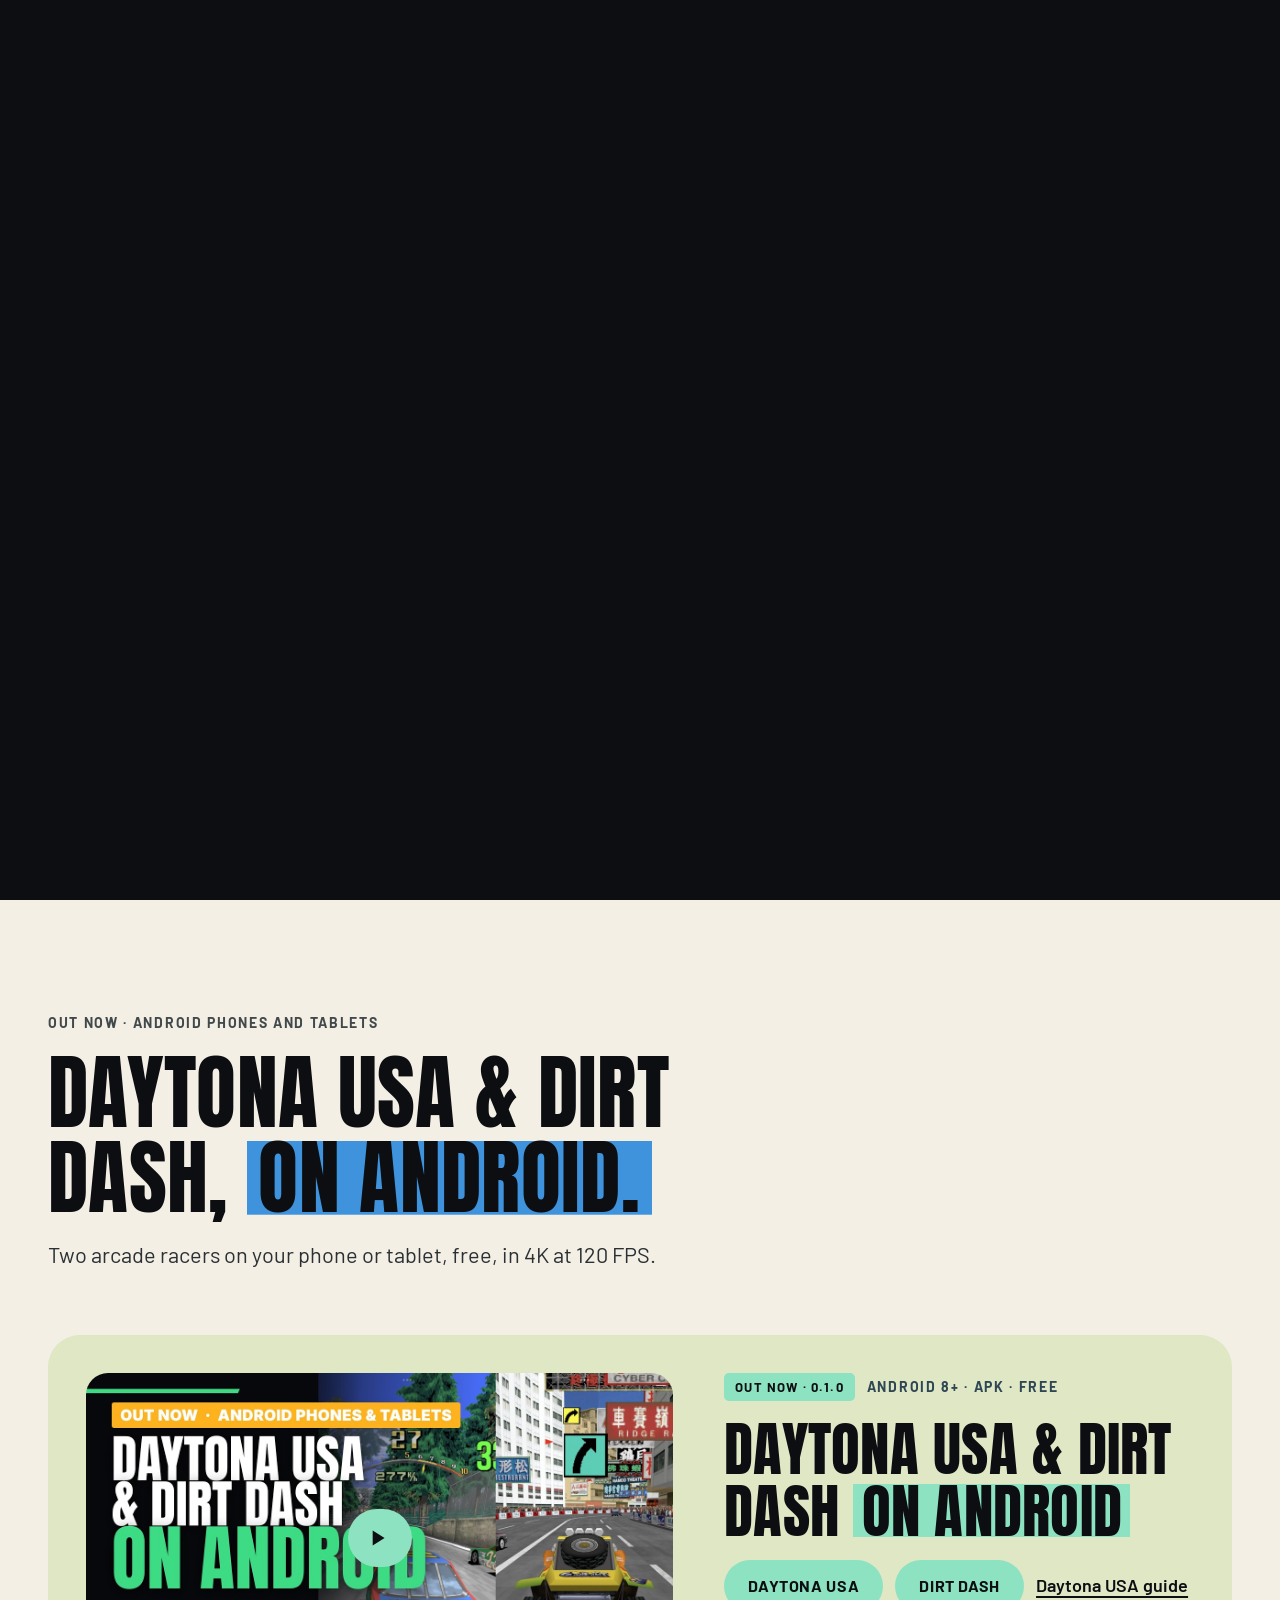
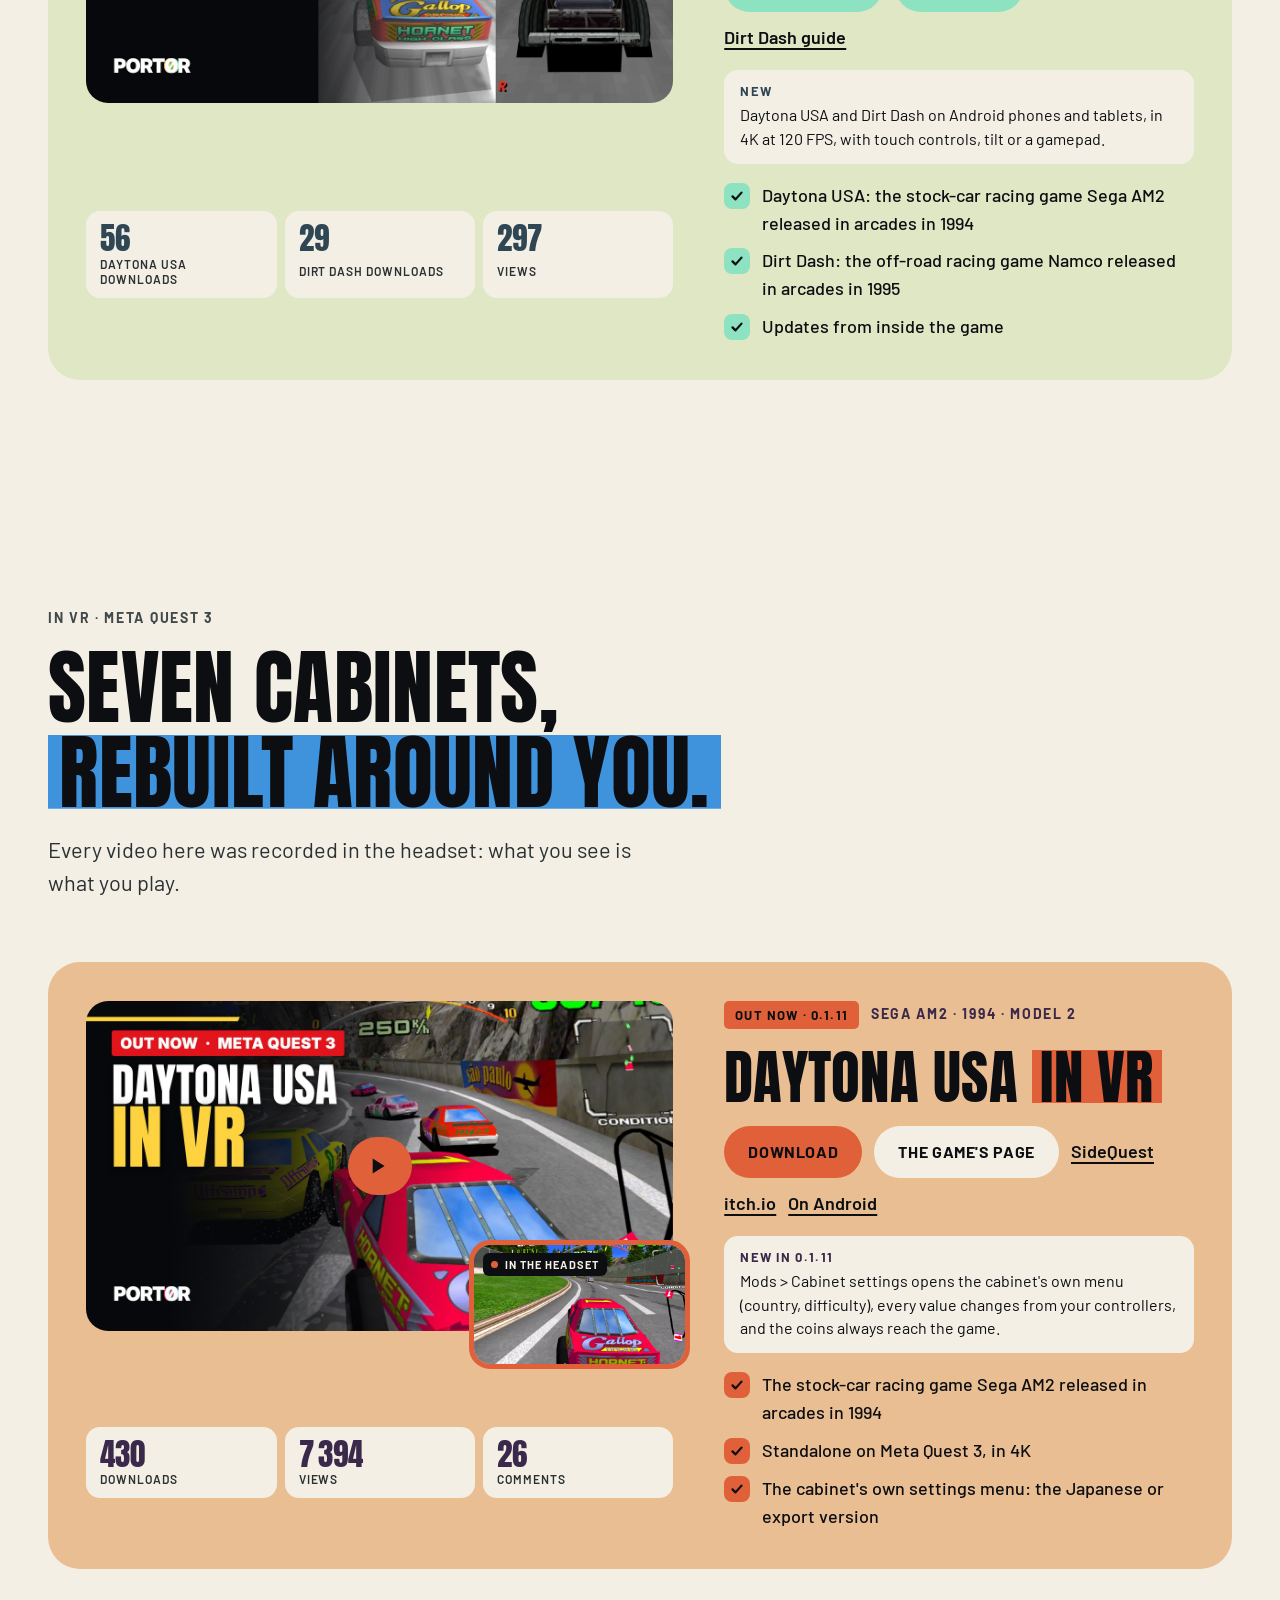
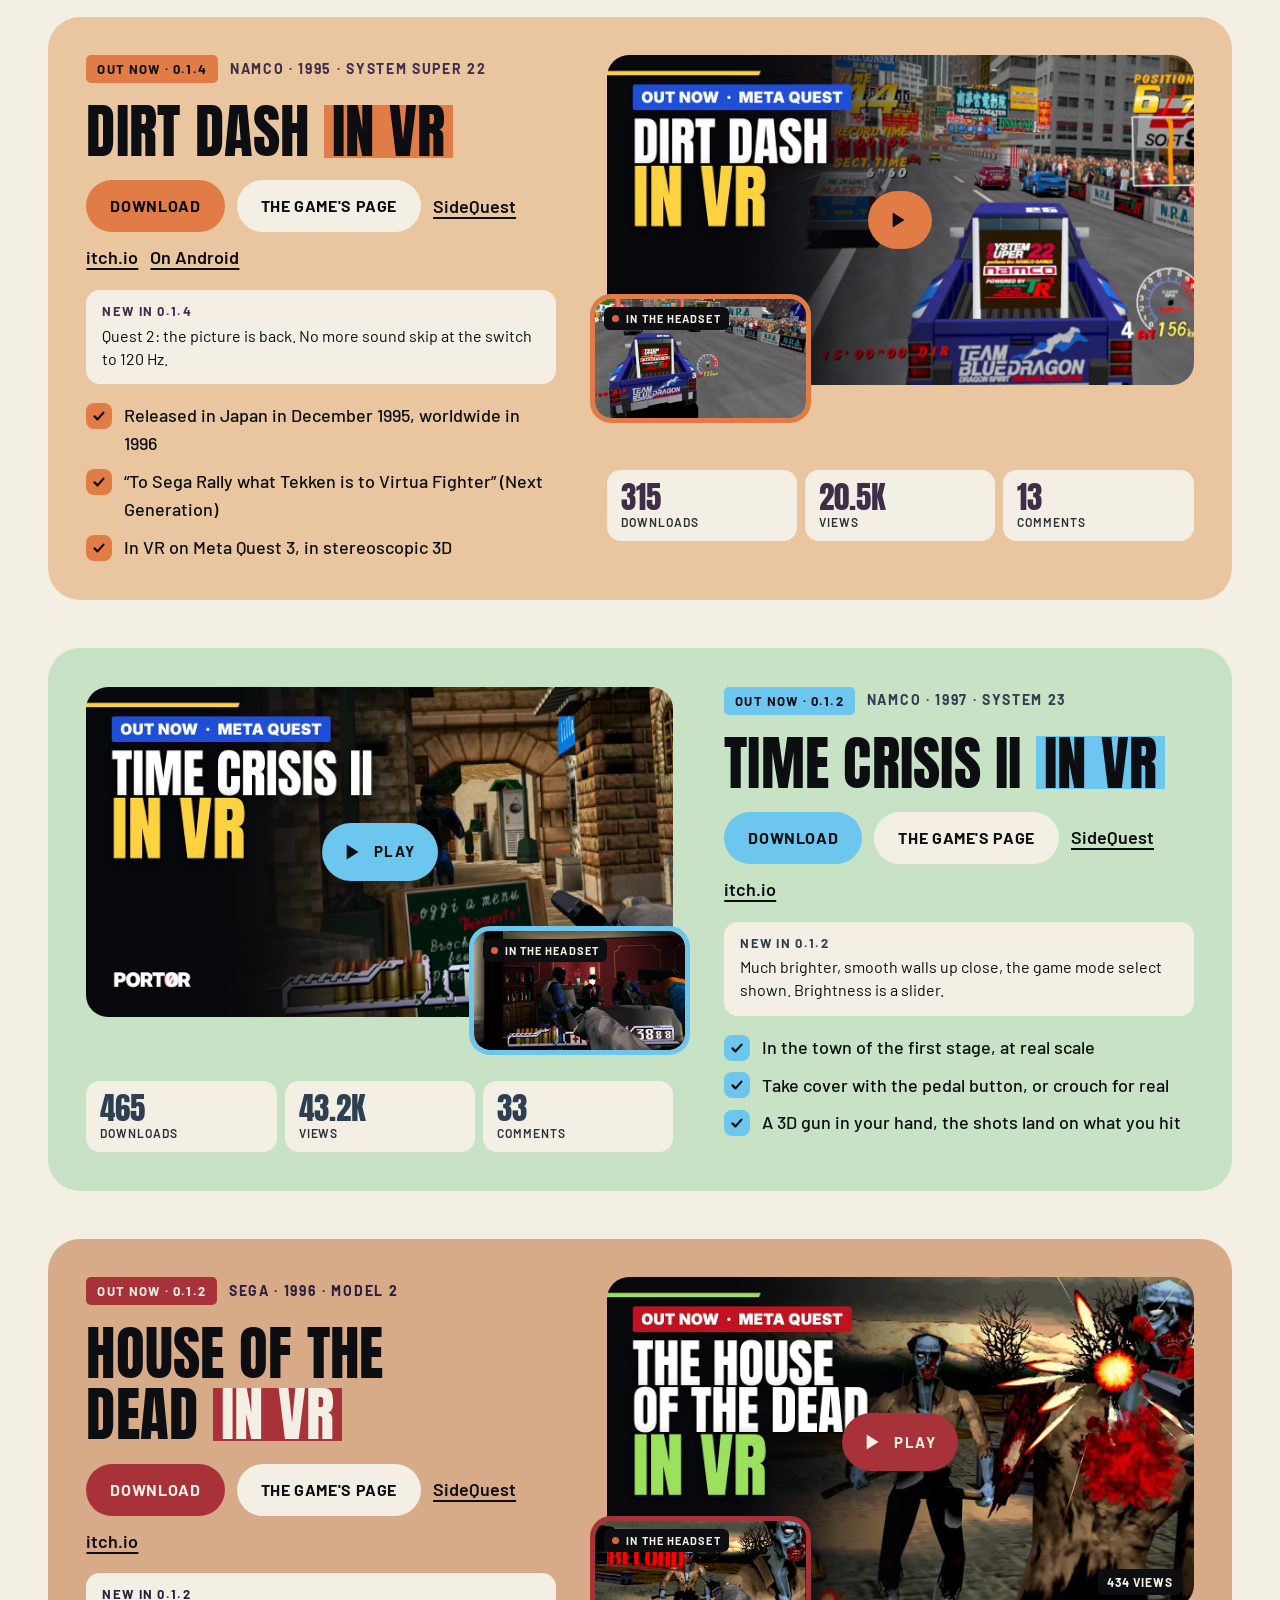
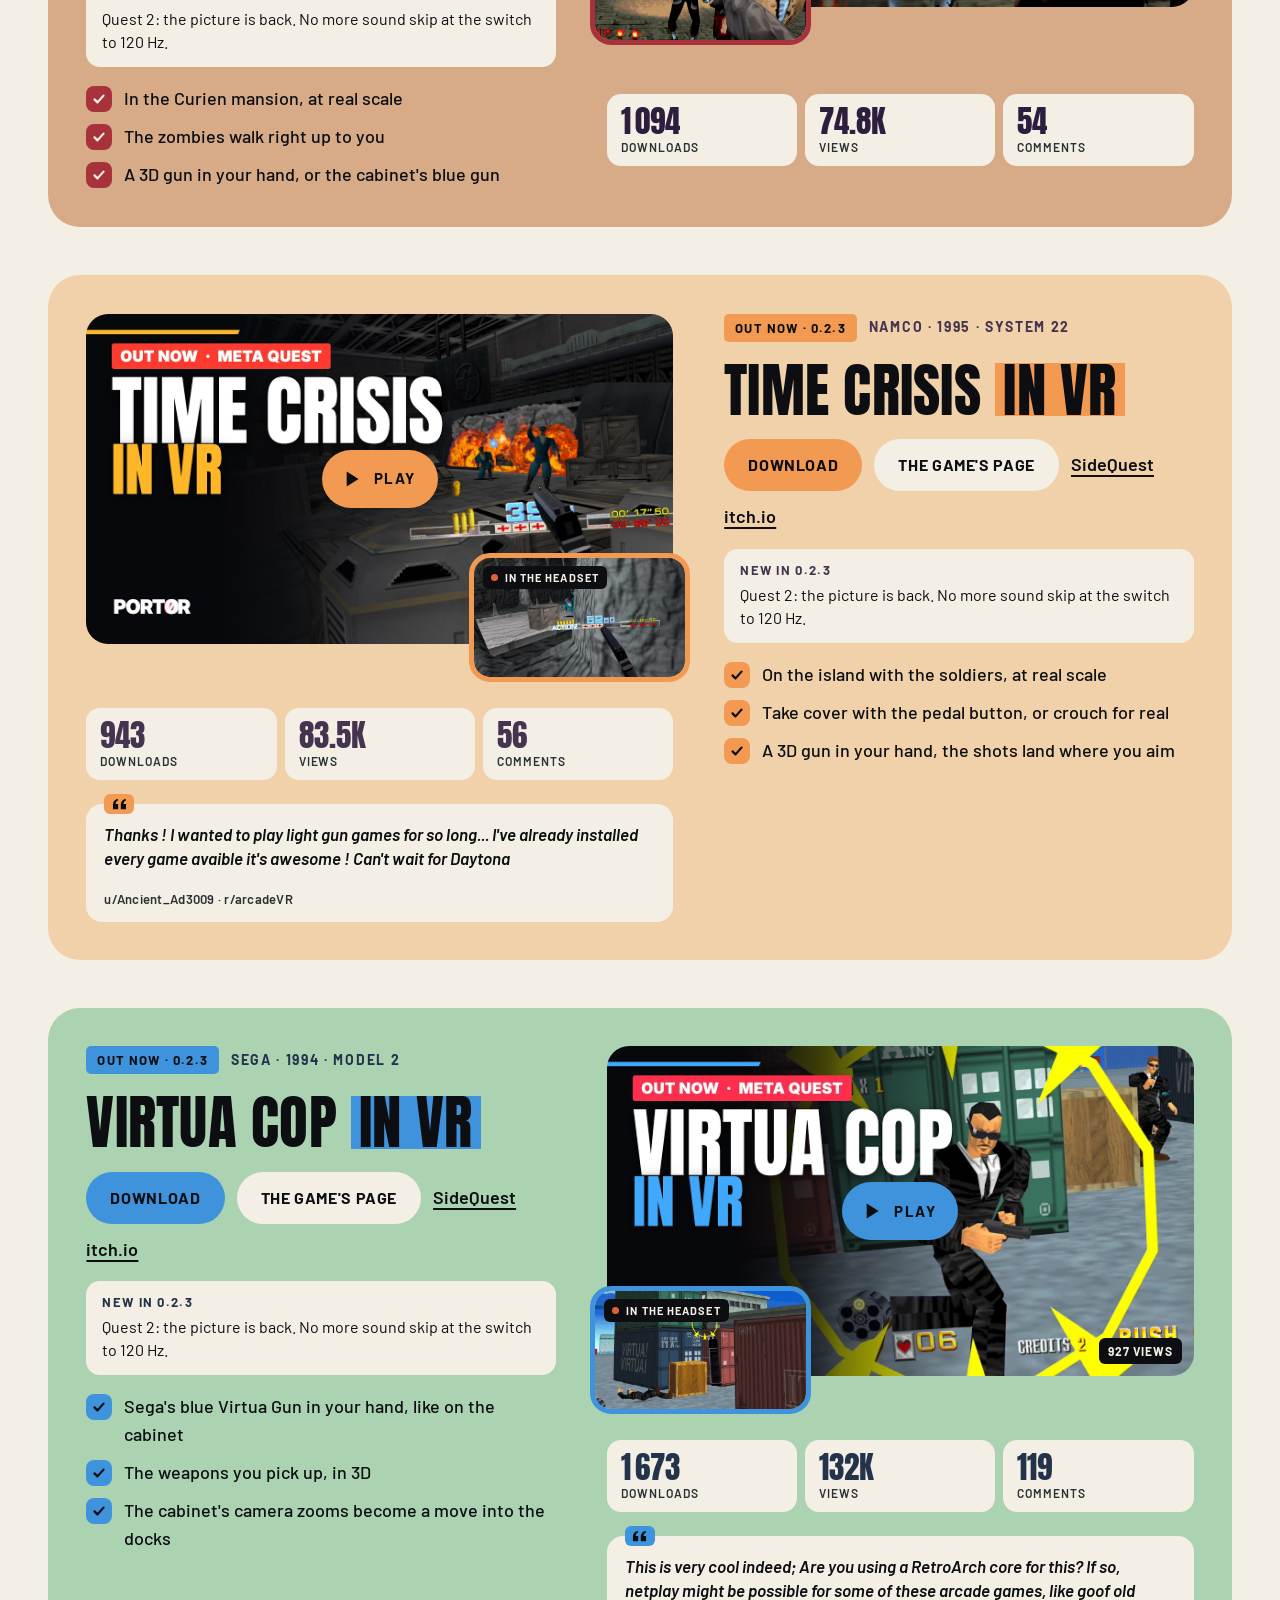
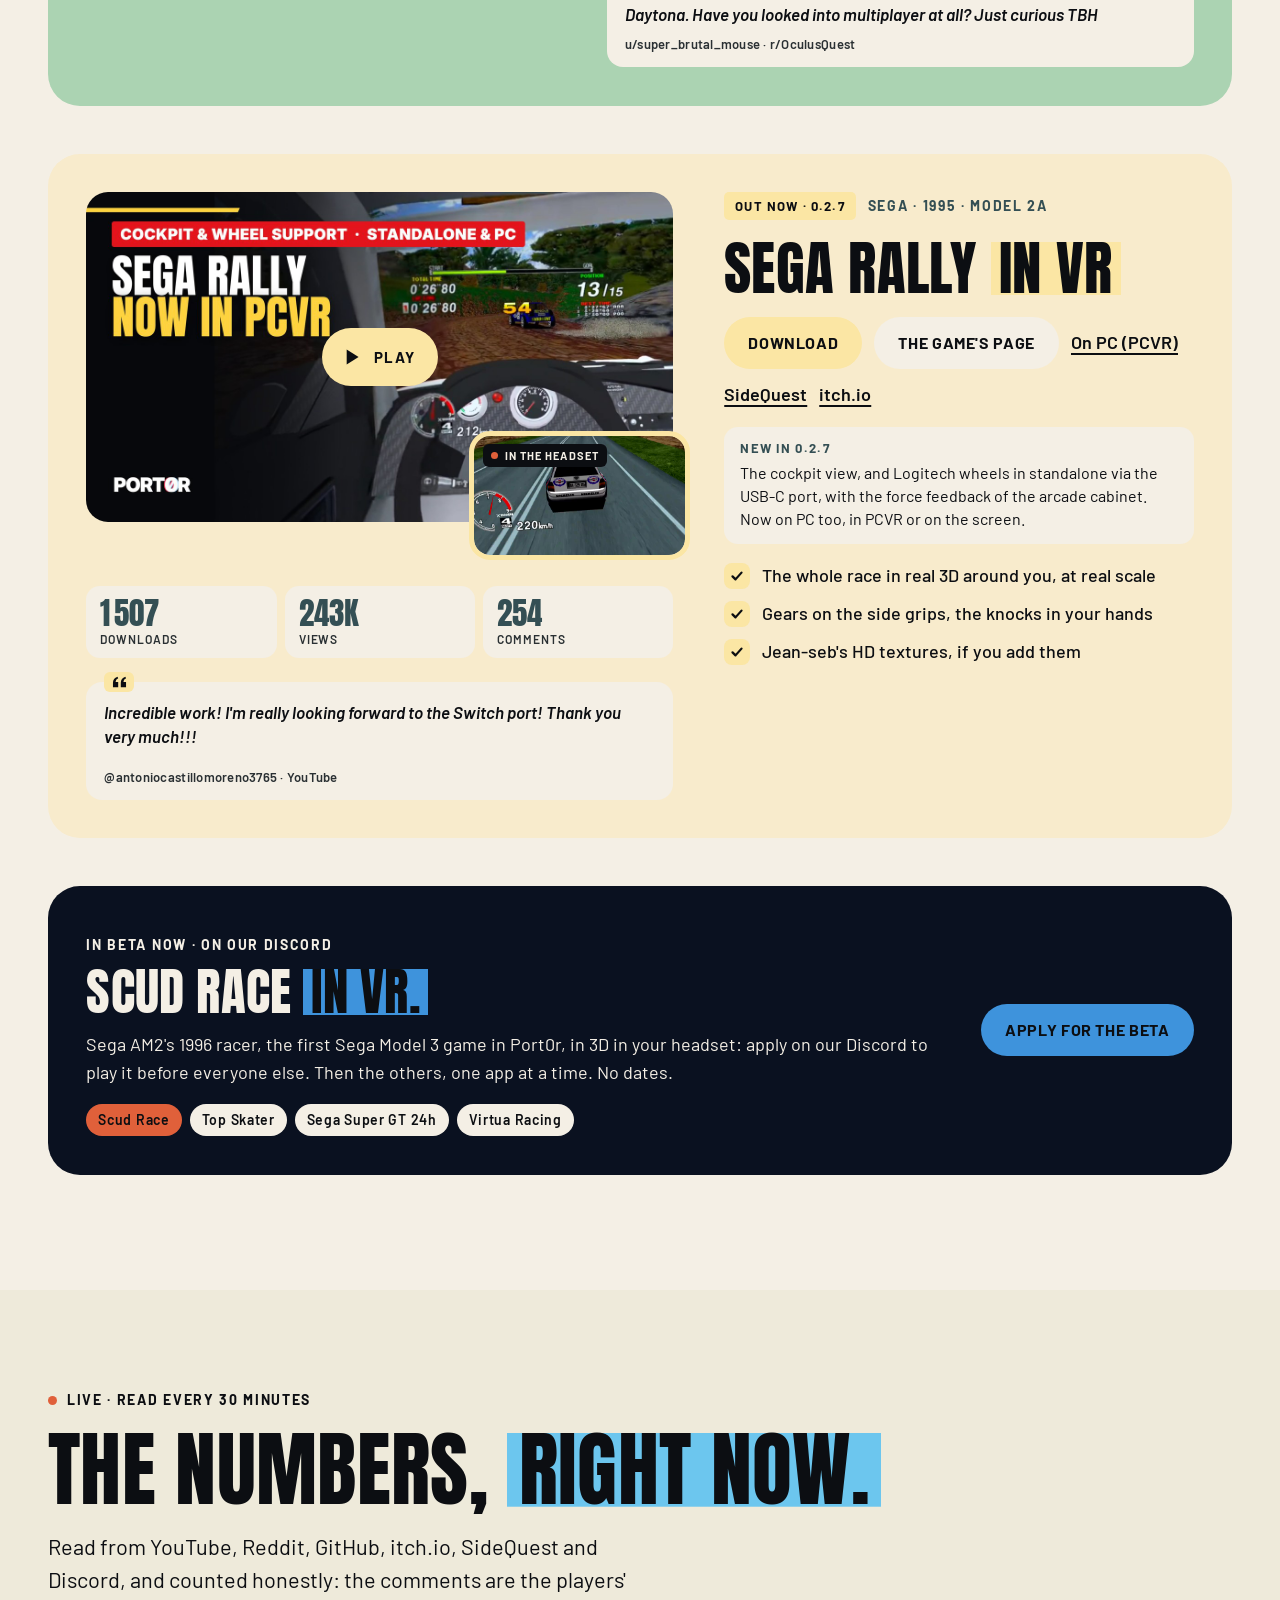
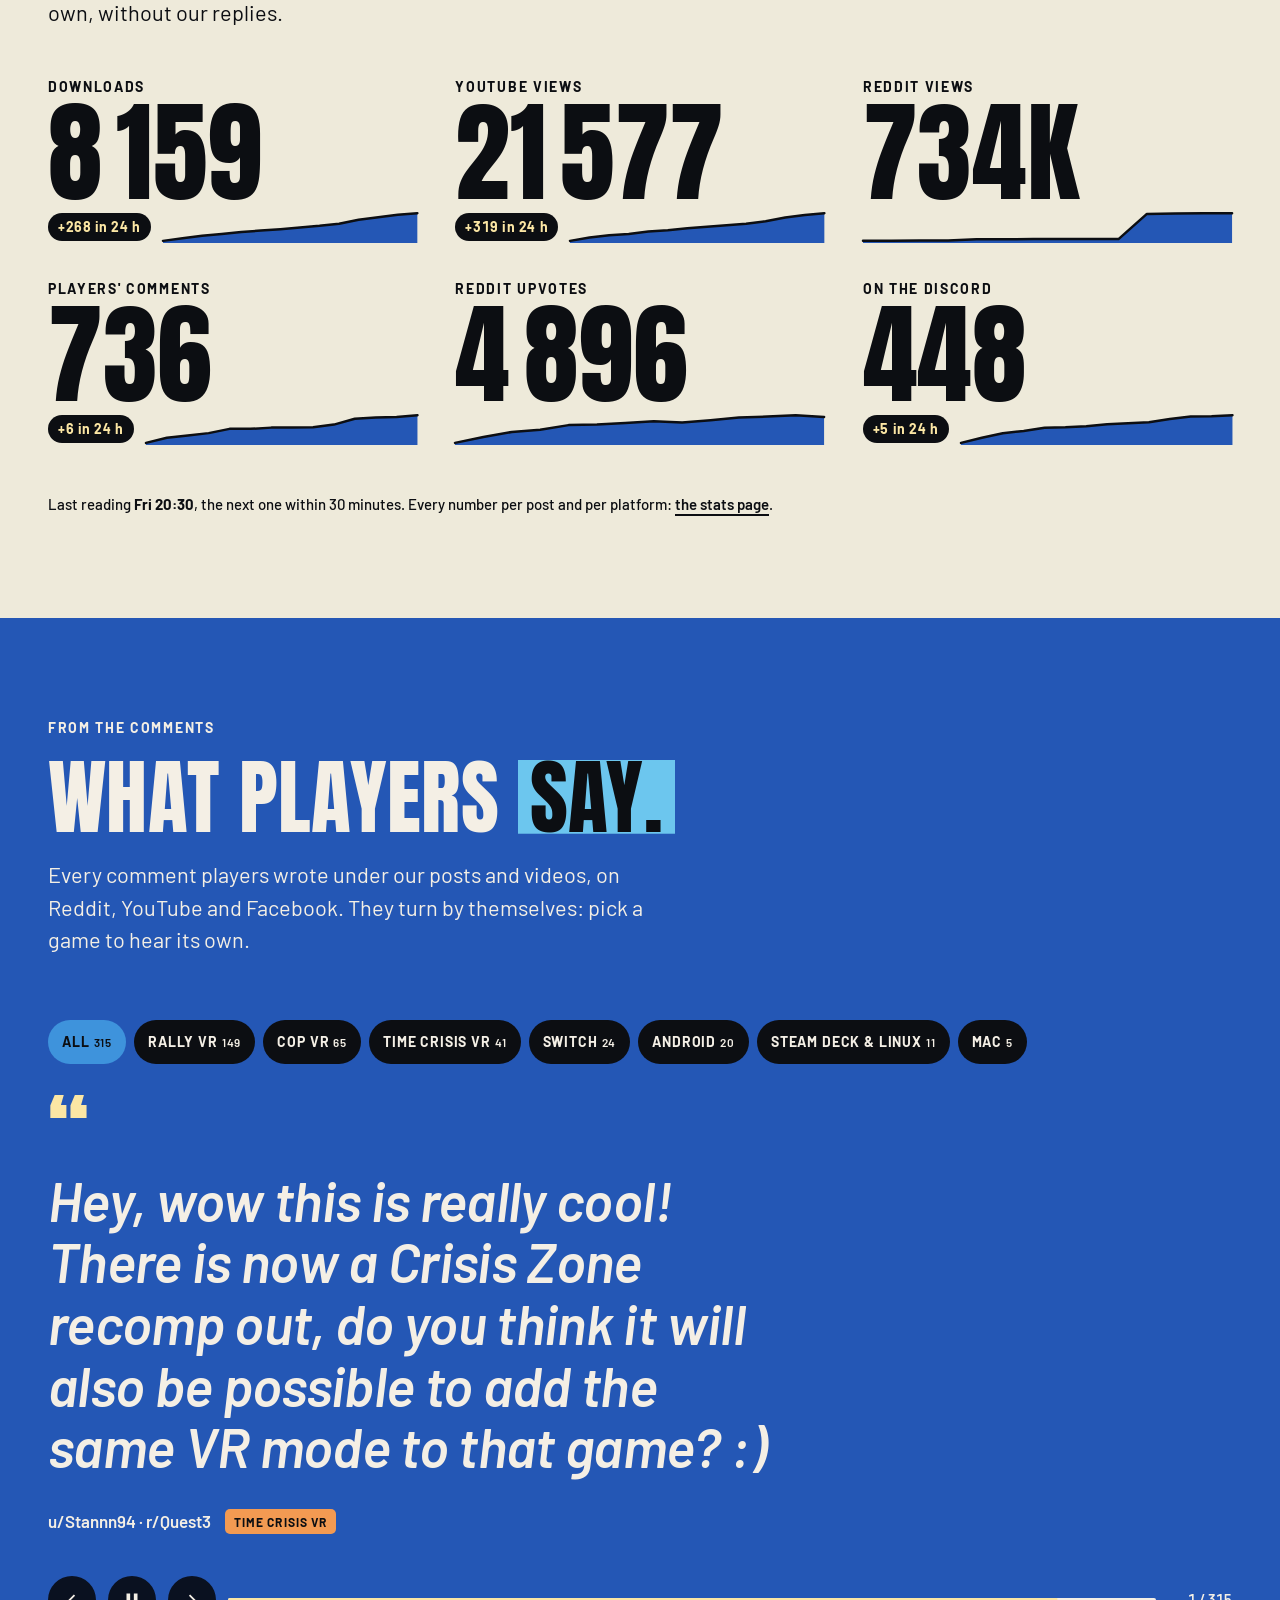
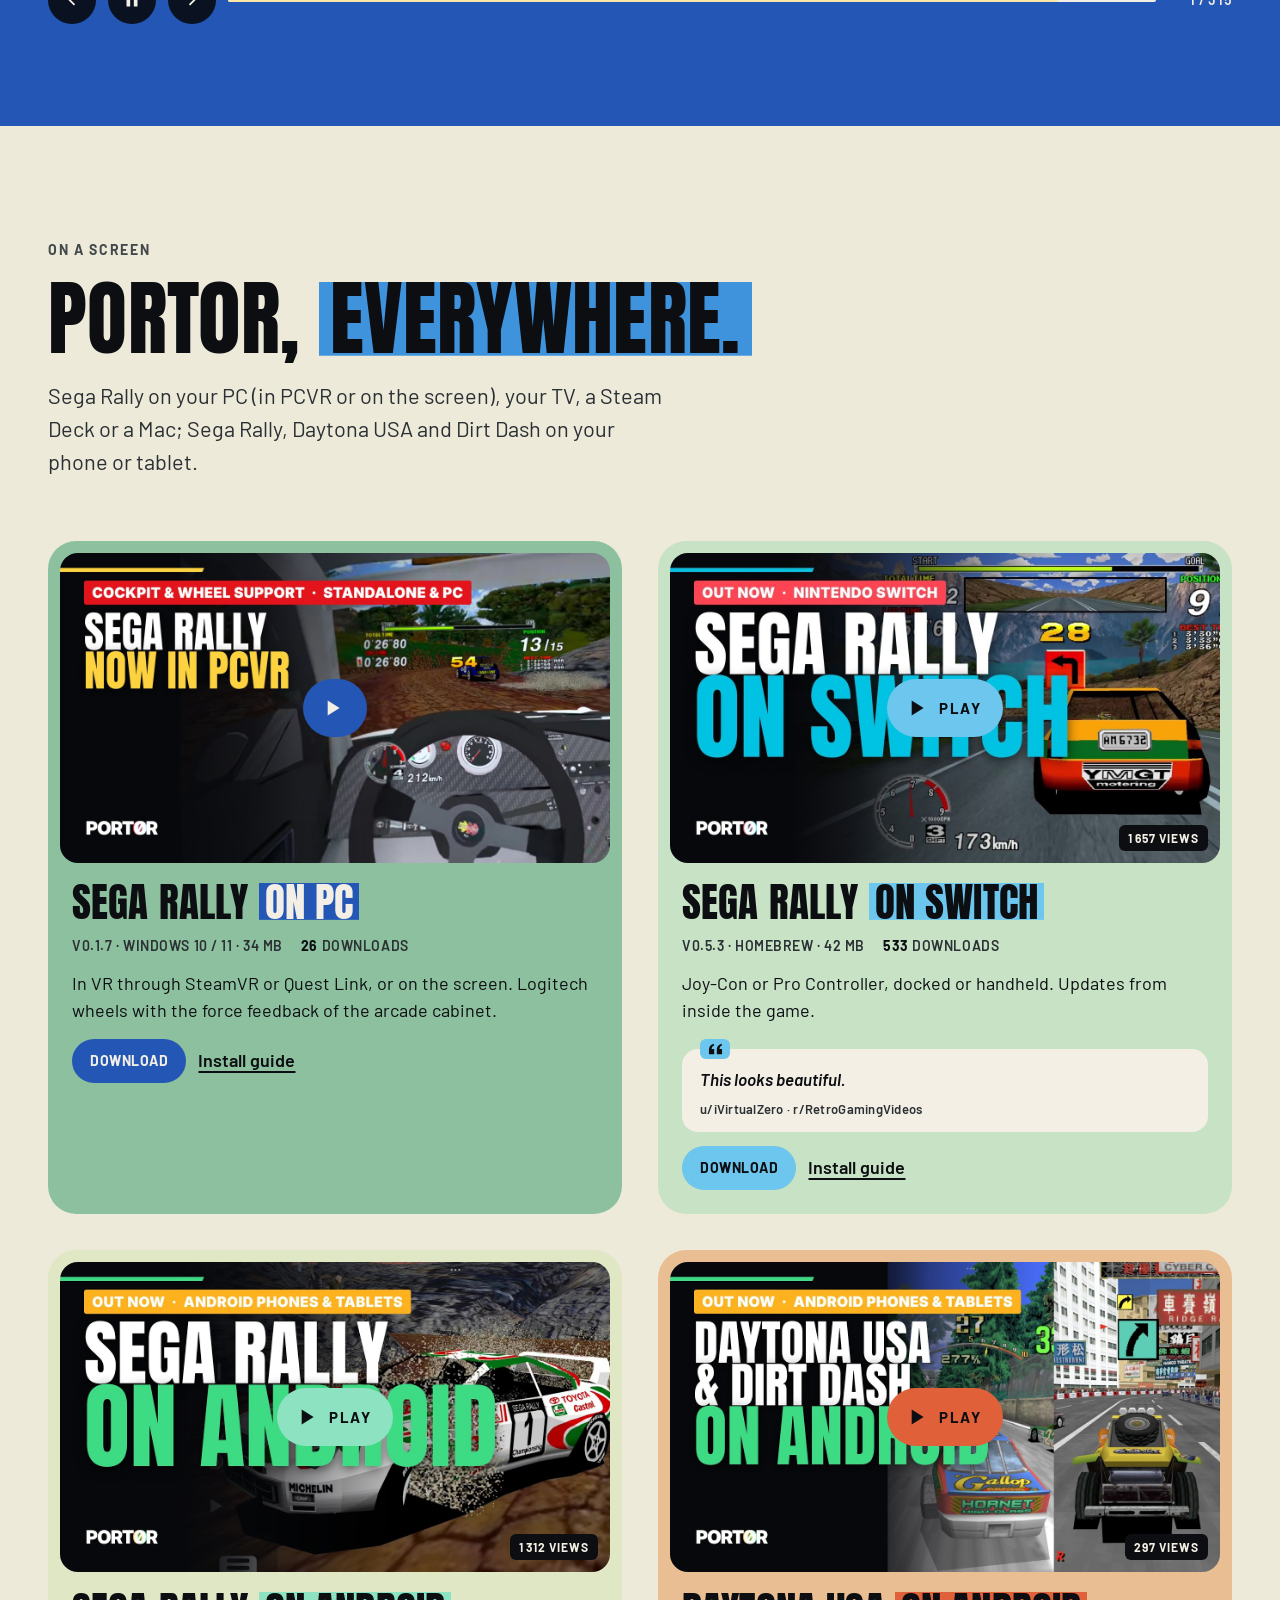
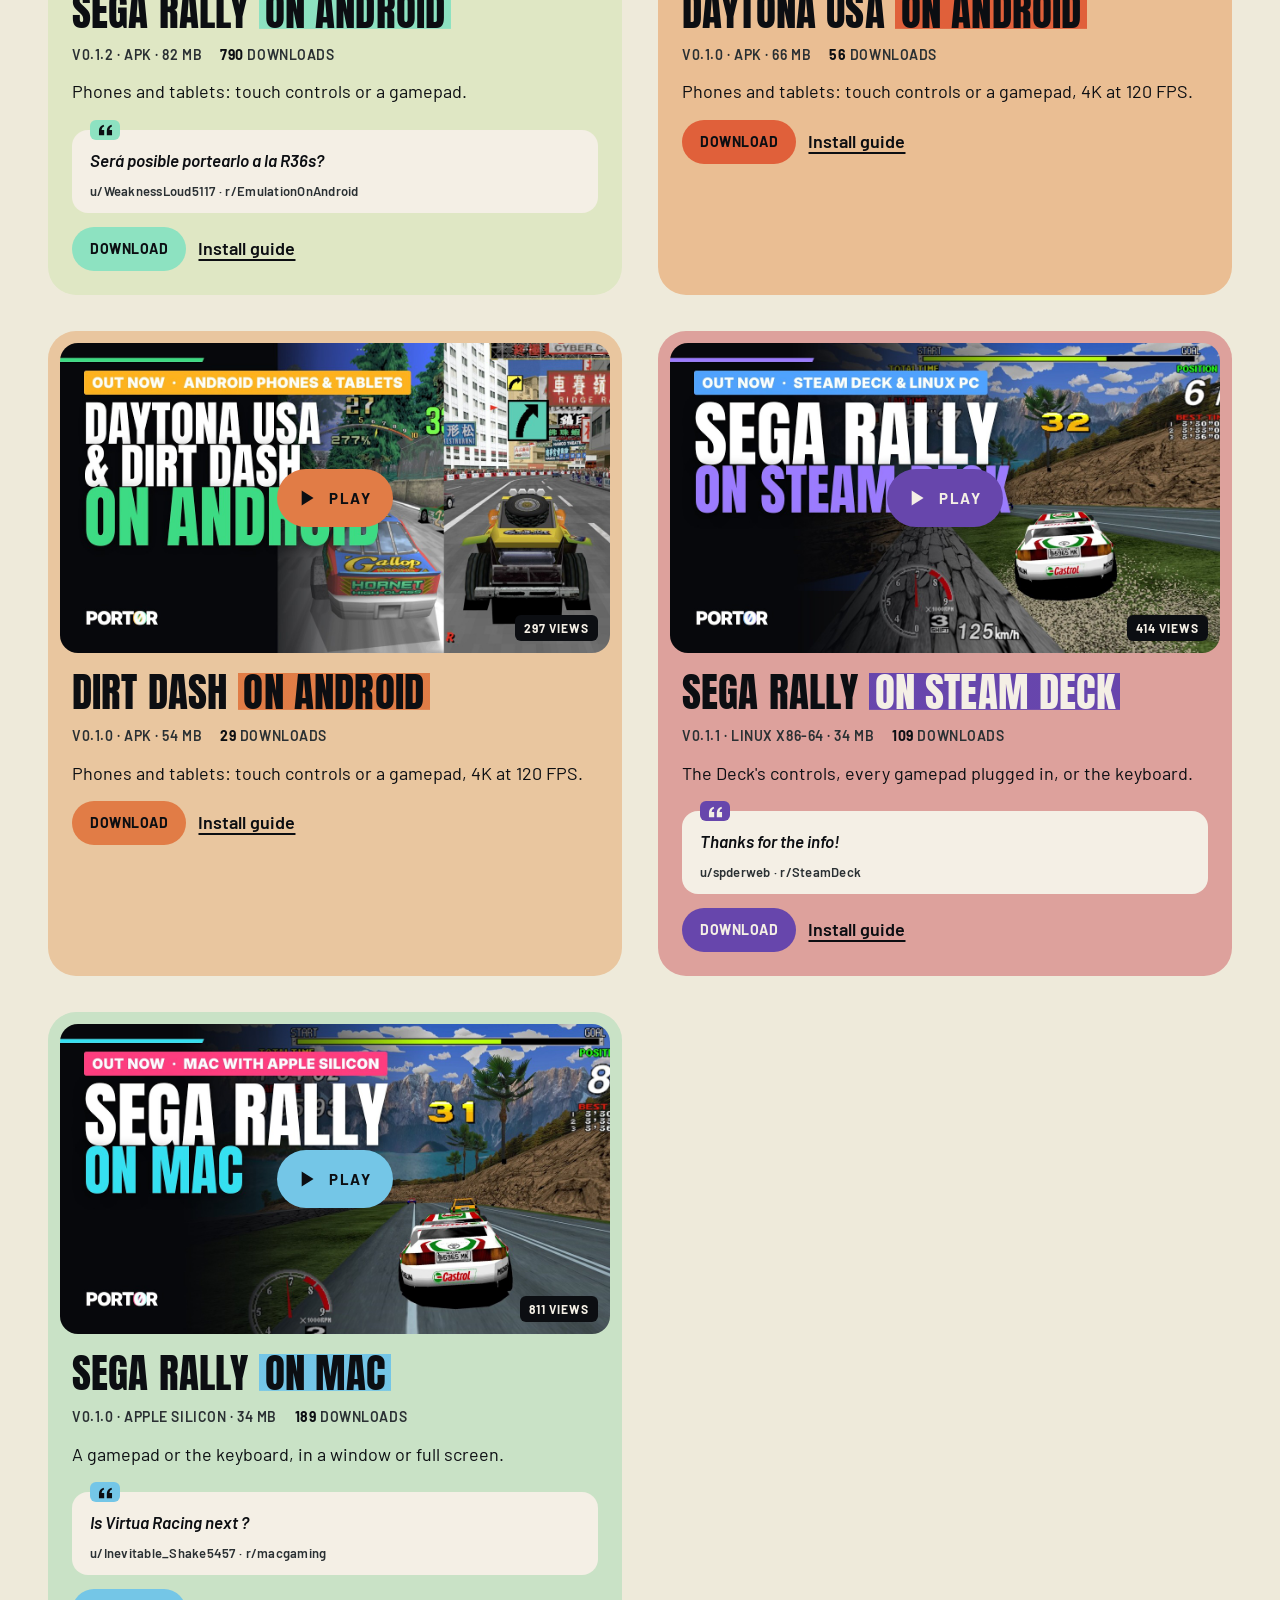
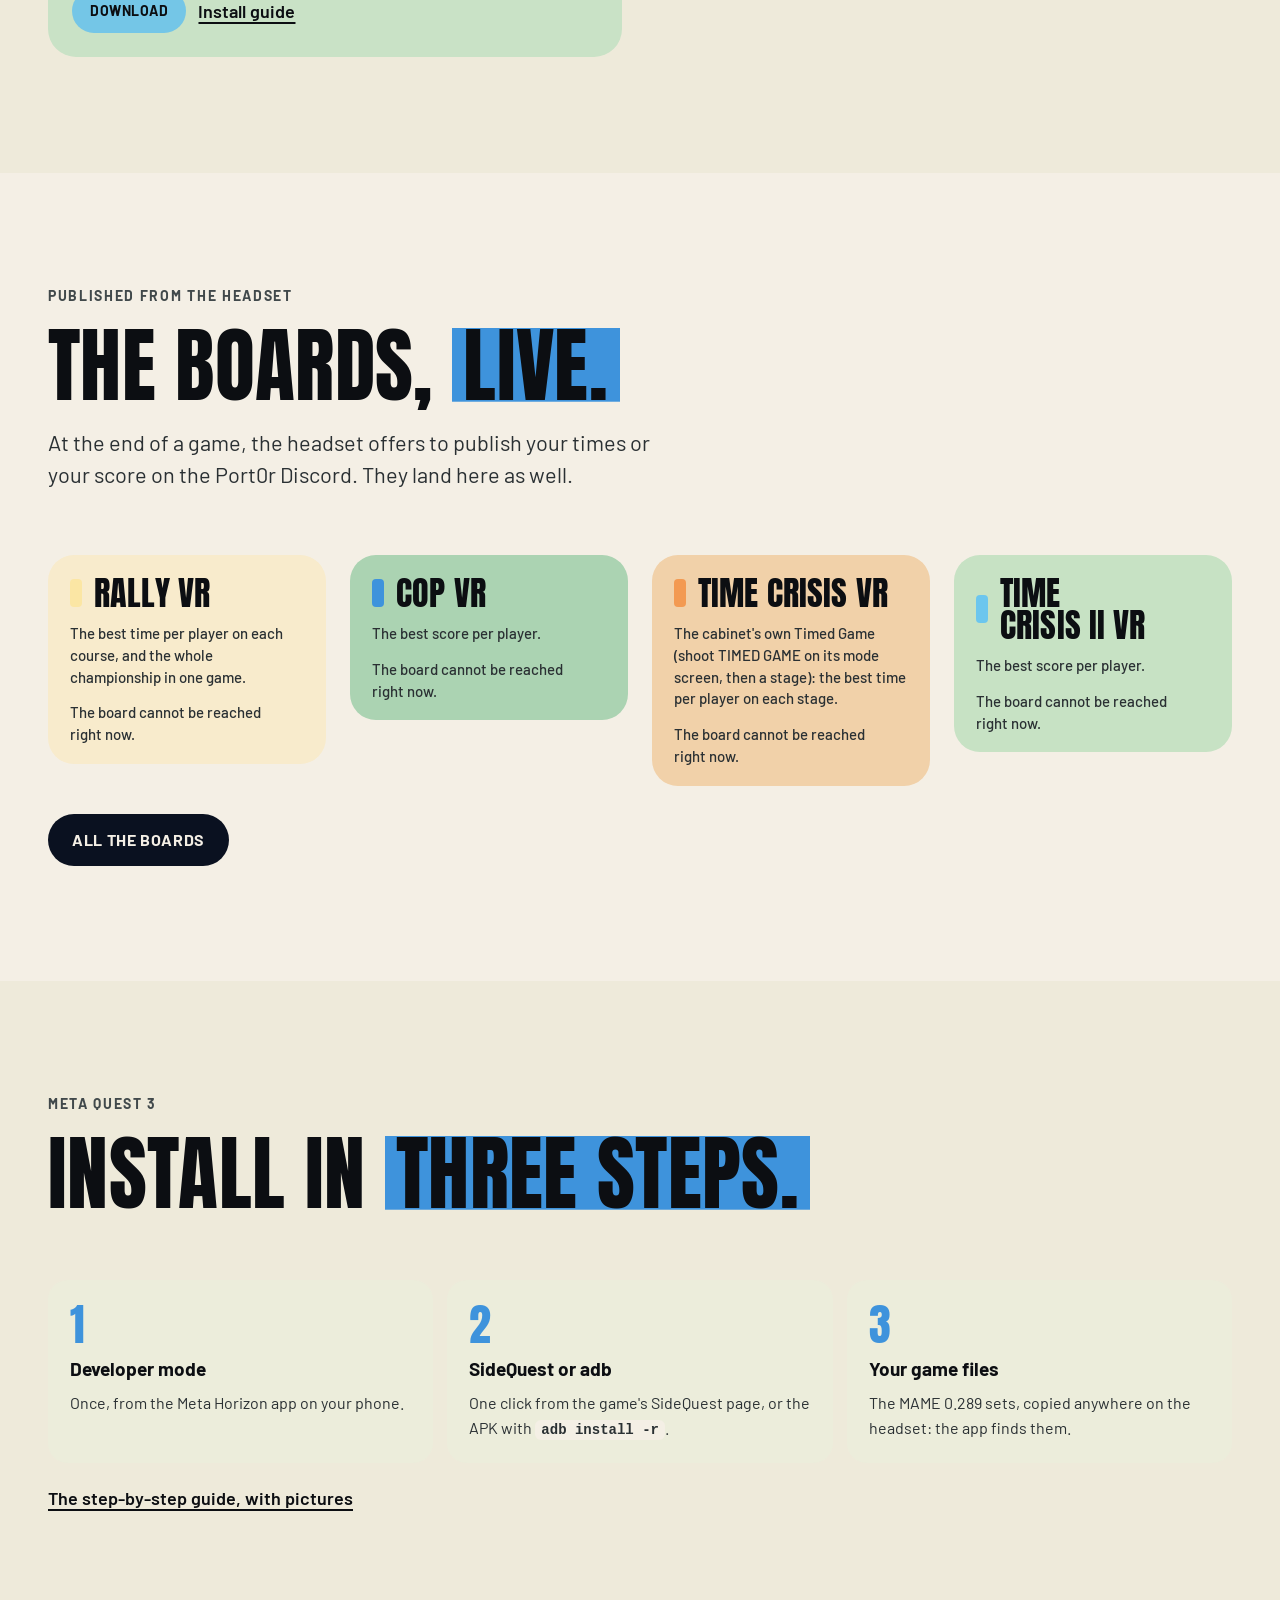
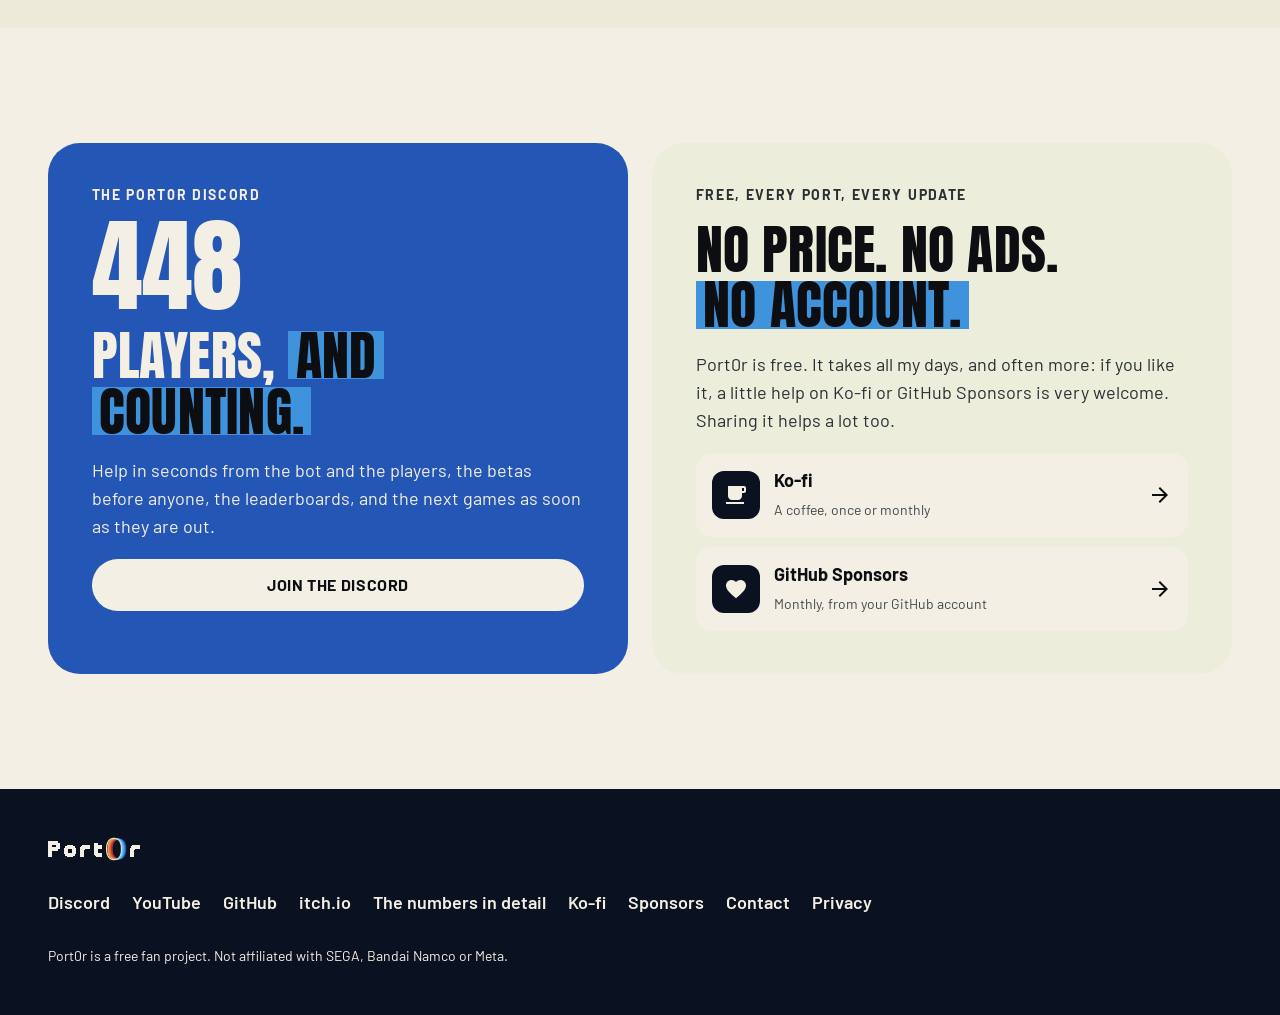
==== commit b7a27d8a: "Port0r launch numbers, live" ====
--- a/index.html
+++ b/index.html
@@ -23,7 +23,7 @@
 try { const theme = localStorage.getItem("port0r-theme") || "light"; if (theme !== "system") document.documentElement.dataset.theme = theme === "dark" ? "dark" : "light"; }
 catch (_) { document.documentElement.dataset.theme = "light"; }
 </script>
-<link rel="stylesheet" href="site.css?v=20261030-softveil">
+<link rel="stylesheet" href="site.css?v=20261030-eightcolors-v2">
 <script>
 let showIntro = true;
 try { showIntro = localStorage.getItem("port0r-intro") !== "off"; } catch (_) {}
@@ -112,14 +112,14 @@
          slider avec les dernières news ... à la place du texte sur la vidéo de Sega Rally », site.js) -->
     <div class="slides">
       <div class="slide on">
-        <span class="chip"><span class="eyes" aria-hidden="true"><i></i><i></i></span>Out now · free · Quest · Android · PC</span>
-        <h2 class="hx">Scud Race, <span class="hl">out now.</span></h2>
-        <p class="lead">The GT racing game Sega AM2 released in arcades in 1996: standalone in VR on Meta Quest 3, on Android in 4K at 120 FPS, and on PC / PCVR.</p>
+        <span class="chip"><span class="eyes" aria-hidden="true"><i></i><i></i></span>In beta now · on our Discord</span>
+        <h2 class="hx">Scud Race, <span class="hl">in beta.</span></h2>
+        <p class="lead">Sega AM2's 1996 GT racer, the first Sega Model 3 game in Port0r, in 3D on Meta Quest 3. Apply on our Discord to play it before everyone else.</p>
       </div>
       <div class="slide">
-        <span class="chip"><span class="eyes" aria-hidden="true"><i></i><i></i></span>New · 0.2.0 · Meta Quest 3</span>
-        <h2 class="hx">Daytona USA, <span class="hl">with a cockpit.</span></h2>
-        <p class="lead">You're sitting in a NASCAR stock car, with its roll cage and its gauges all around you, and a Logitech wheel plugged straight into the headset gives you force feedback, no PC needed.</p>
+        <span class="chip"><span class="eyes" aria-hidden="true"><i></i><i></i></span>Out now · free · Meta Quest 3</span>
+        <h2 class="hx">Daytona USA, <span class="hl">standalone in VR.</span></h2>
+        <p class="lead">The stock-car racing game Sega AM2 released in arcades in 1994, in 4K on Meta Quest 3. Logitech wheels work in standalone via the USB-C port.</p>
       </div>
       <div class="slide">
         <span class="chip"><span class="eyes" aria-hidden="true"><i></i><i></i></span>Out now · free · Android</span>
@@ -165,38 +165,6 @@
 
 <!-- the latest release, a block of its own above the VR games (27/10/2026, Guillaume: « là-haut tu mets ça en un bloc les 2
      sorties, mais ce n'est pas la section in VR et Seven cabinets, là c'est une sortie Android ») -->
-<section class="band" id="scud" aria-label="Scud Race on Meta Quest 3, Android and PC">
-  <div class="wrap">
-    <header class="head">
-      <p class="kicker">Out now · Meta Quest 3 · Android · PC / PCVR</p>
-      <h2 class="converge">Scud Race, <span class="hl">everywhere.</span></h2>
-      <p class="lead">Sega AM2's 1996 GT racer: standalone in VR on Meta Quest 3, on Android in 4K at 120 FPS, and on PC, on the screen or in VR.</p>
-    </header>
-    <div class="games">
-      <article class="game rise" id="scud-race-vr" data-game="scud">
-        <div class="stage">
-          <button class="yt" type="button" data-id="r90VKyOhWvY" aria-label="Play the Scud Race VR video"><img src="assets/yt/r90VKyOhWvY.jpg" alt="Scud Race VR on Meta Quest 3, Android and PC" loading="lazy"><span class="play"><svg viewBox="0 0 24 24" aria-hidden="true"><path fill="currentColor" d="M8 5v14l11-7z"/></svg></span></button>
-        </div>
-        <div class="info">
-          <div class="meta"><span class="chip">Out now · 0.1.7</span><span class="kicker">Sega AM2 · 1996 · Model 3</span></div>
-          <h3>Scud Race <span class="hl">in VR</span></h3>
-          <p class="new"><b>New</b>Port0r is now more than one person, it's becoming a community. Thanks a lot to the beta testers who helped a lot.</p>
-          <ul class="feat">
-            <li>Plug a Logitech wheel straight into your Quest: steering and force feedback, no PC needed</li>
-            <li>All the Port0r settings you know, to make it play exactly the way you like</li>
-            <li>Optimised to the bone, to get the very best out of your device</li>
-          </ul>
-          <div class="row">
-            <a class="btn" href="https://github.com/jacquesdupontd/port0r/releases/tag/scud-v0.1.7">Meta Quest 3</a>
-            <a class="btn" href="https://github.com/jacquesdupontd/port0r/releases/tag/scud-android-v0.1.0">Android</a>
-            <a class="btn" href="https://github.com/jacquesdupontd/port0r/releases/tag/scud-pc-v0.1.1">PC / PCVR</a>
-            <a class="link" href="https://github.com/jacquesdupontd/port0r#install-port0r-scud-race-vr">Install guide</a>
-          </div>
-        </div>
-      </article>
-    </div>
-  </div>
-</section>
 <section class="band" id="android" aria-label="Daytona USA and Dirt Dash on Android">
   <div class="wrap">
     <header class="head">
@@ -259,16 +227,16 @@
             <figure class="said" data-said="daytona" hidden><q></q><cite></cite></figure>
         </div>
         <div class="info">
-          <div class="meta"><span class="chip">Out now · 0.2.0</span><span class="kicker">Sega AM2 · 1994 · Model 2</span></div>
+          <div class="meta"><span class="chip">Out now · 0.1.11</span><span class="kicker">Sega AM2 · 1994 · Model 2</span></div>
           <h3>Daytona USA <span class="hl">in VR</span></h3>
-          <p class="new"><b>New in 0.2.0</b>Daytona has a cockpit now: you're sitting in a NASCAR stock car, with its roll cage and its gauges all around you. Force feedback on a Logitech wheel, plugged straight into the headset, no PC needed.</p>
+          <p class="new"><b>New in 0.1.11</b>Mods &gt; Cabinet settings opens the cabinet's own menu (country, difficulty), every value changes from your controllers, and the coins always reach the game.</p>
           <ul class="feat">
             <li>The stock-car racing game Sega AM2 released in arcades in 1994</li>
             <li>Standalone on Meta Quest 3, in 4K</li>
             <li>The cabinet's own settings menu: the Japanese or export version</li>
           </ul>
           <div class="row">
-            <a class="btn" href="https://github.com/jacquesdupontd/port0r/releases/tag/daytona-v0.2.0">Download</a>
+            <a class="btn" href="https://github.com/jacquesdupontd/port0r/releases/tag/daytona-v0.1.11">Download</a>
             <a class="btn soft" href="daytona-usa-vr/">The game's page</a>
             <a class="link" href="https://sidequestvr.com/app/63694/port0r-daytona-usa-vr">SideQuest</a>
             <a class="link" href="https://port0r.itch.io/daytona-usa-vr">itch.io</a>
@@ -463,15 +431,17 @@
         </div>
       </article>
 
-      <aside class="next rise" aria-label="Next">
+      <aside class="next rise" aria-label="In beta now, on our Discord">
         <div>
-          <p class="kicker" style="color:#f4efe5">Next</p>
-          <h3 style="margin-top:12px">Have you ever been inside one's <span class="hl">dream</span>?</h3>
+          <p class="kicker" style="color:#f4efe5">In beta now · on our Discord</p>
+          <h3 style="margin-top:12px">Scud Race <span class="hl">in VR.</span></h3>
+          <p>Sega AM2's 1996 racer, the first Sega Model 3 game in Port0r, in 3D in your headset: apply on our Discord to play it before everyone else. Then the others, one app at a time. No dates.</p>
           <ul class="queue">
-            <li>Top Skater</li><li>Sega Super GT 24h</li><li>Virtua Racing</li>
-          </ul>
-        </div>
-        <a class="btn primary" href="https://discord.gg/XMk7GgapuN">Join our Discord</a>
+            <li class="beta">Scud Race</li><li>Top Skater</li>
+            <li>Sega Super GT 24h</li><li>Virtua Racing</li>
+          </ul>
+        </div>
+        <a class="btn primary" href="https://discord.gg/XMk7GgapuN">Apply for the beta</a>
       </aside>
     </div>
   </div>
--- a/site.css
+++ b/site.css
@@ -202,22 +202,10 @@
 .hero.intro.fuse .hero-eyes .eye { transform: translateX(0); transition: transform 1.15s var(--ease-out); }
 .hero.fused .hero-eyes { opacity: 0; transition: opacity .45s ease; }
 .hero-media::after { content: ""; position: absolute; inset: 0;
-  /* A translucent, eased veil: opaque stops turn the lower video into a hard black panel. */
   background:
-    linear-gradient(180deg,
-      color-mix(in srgb, var(--brand-ink) 55%, transparent) 0%,
-      color-mix(in srgb, var(--brand-ink) 24%, transparent) 8%,
-      color-mix(in srgb, var(--brand-ink) 6%, transparent) 15%, transparent 20%),
-    linear-gradient(0deg,
-      color-mix(in srgb, var(--brand-ink) 92%, transparent) 0%,
-      color-mix(in srgb, var(--brand-ink) 84%, transparent) 8%,
-      color-mix(in srgb, var(--brand-ink) 72%, transparent) 16%,
-      color-mix(in srgb, var(--brand-ink) 56%, transparent) 25%,
-      color-mix(in srgb, var(--brand-ink) 42%, transparent) 34%,
-      color-mix(in srgb, var(--brand-ink) 28%, transparent) 43%,
-      color-mix(in srgb, var(--brand-ink) 12%, transparent) 51%,
-      color-mix(in srgb, var(--brand-ink) 2.5%, transparent) 58%, transparent 64%),
-    radial-gradient(110% 80% at 0% 100%, color-mix(in srgb, var(--brand-ink) 50%, transparent) 0%, transparent 55%); }
+    linear-gradient(180deg, #0c0e12 0%, transparent 20%),
+    linear-gradient(0deg, #0c0e12 0%, #0c0e12 40%, transparent 62%),
+    radial-gradient(110% 80% at 0% 100%, #0c0e12 0%, transparent 55%); }
 /* THE FIRST SCREEN, WHOLE, on any screen (21/10/2026, Guillaume: « pareil pour le header et les boutons qui apparaissent
    ensuite », « il faut penser tout le site avec cette logique »): a header's essentials -- the band, the title, its text, its
    buttons -- fit the window a phone shows with its bars out (100svh). When they would not, site.js shrinks the header's type
@@ -247,18 +235,8 @@
   .hero .row .btn { flex: 1 1 auto; }
   /* the phone's cut puts the white car right behind the text: a deeper veil under the copy */
   .hero-media::after { background:
-    linear-gradient(180deg,
-      color-mix(in srgb, var(--brand-ink) 60%, transparent) 0%,
-      color-mix(in srgb, var(--brand-ink) 20%, transparent) 7%, transparent 16%),
-    linear-gradient(0deg,
-      color-mix(in srgb, var(--brand-ink) 96%, transparent) 0%,
-      color-mix(in srgb, var(--brand-ink) 95%, transparent) 12%,
-      color-mix(in srgb, var(--brand-ink) 91%, transparent) 24%,
-      color-mix(in srgb, var(--brand-ink) 86%, transparent) 36%,
-      color-mix(in srgb, var(--brand-ink) 82%, transparent) 42%,
-      color-mix(in srgb, var(--brand-ink) 60%, transparent) 54%,
-      color-mix(in srgb, var(--brand-ink) 35%, transparent) 66%,
-      color-mix(in srgb, var(--brand-ink) 12%, transparent) 74%, transparent 80%); }
+    linear-gradient(180deg, #0c0e12 0%, transparent 16%),
+    linear-gradient(0deg, #0c0e12 0%, #0c0e12 42%, #0c0e12 66%, transparent 80%); }
 }
 
 /* ---- the ask: the first thing on the page, right under the bar (20/10/2026, Guillaume: the help first, then everything) ---- */
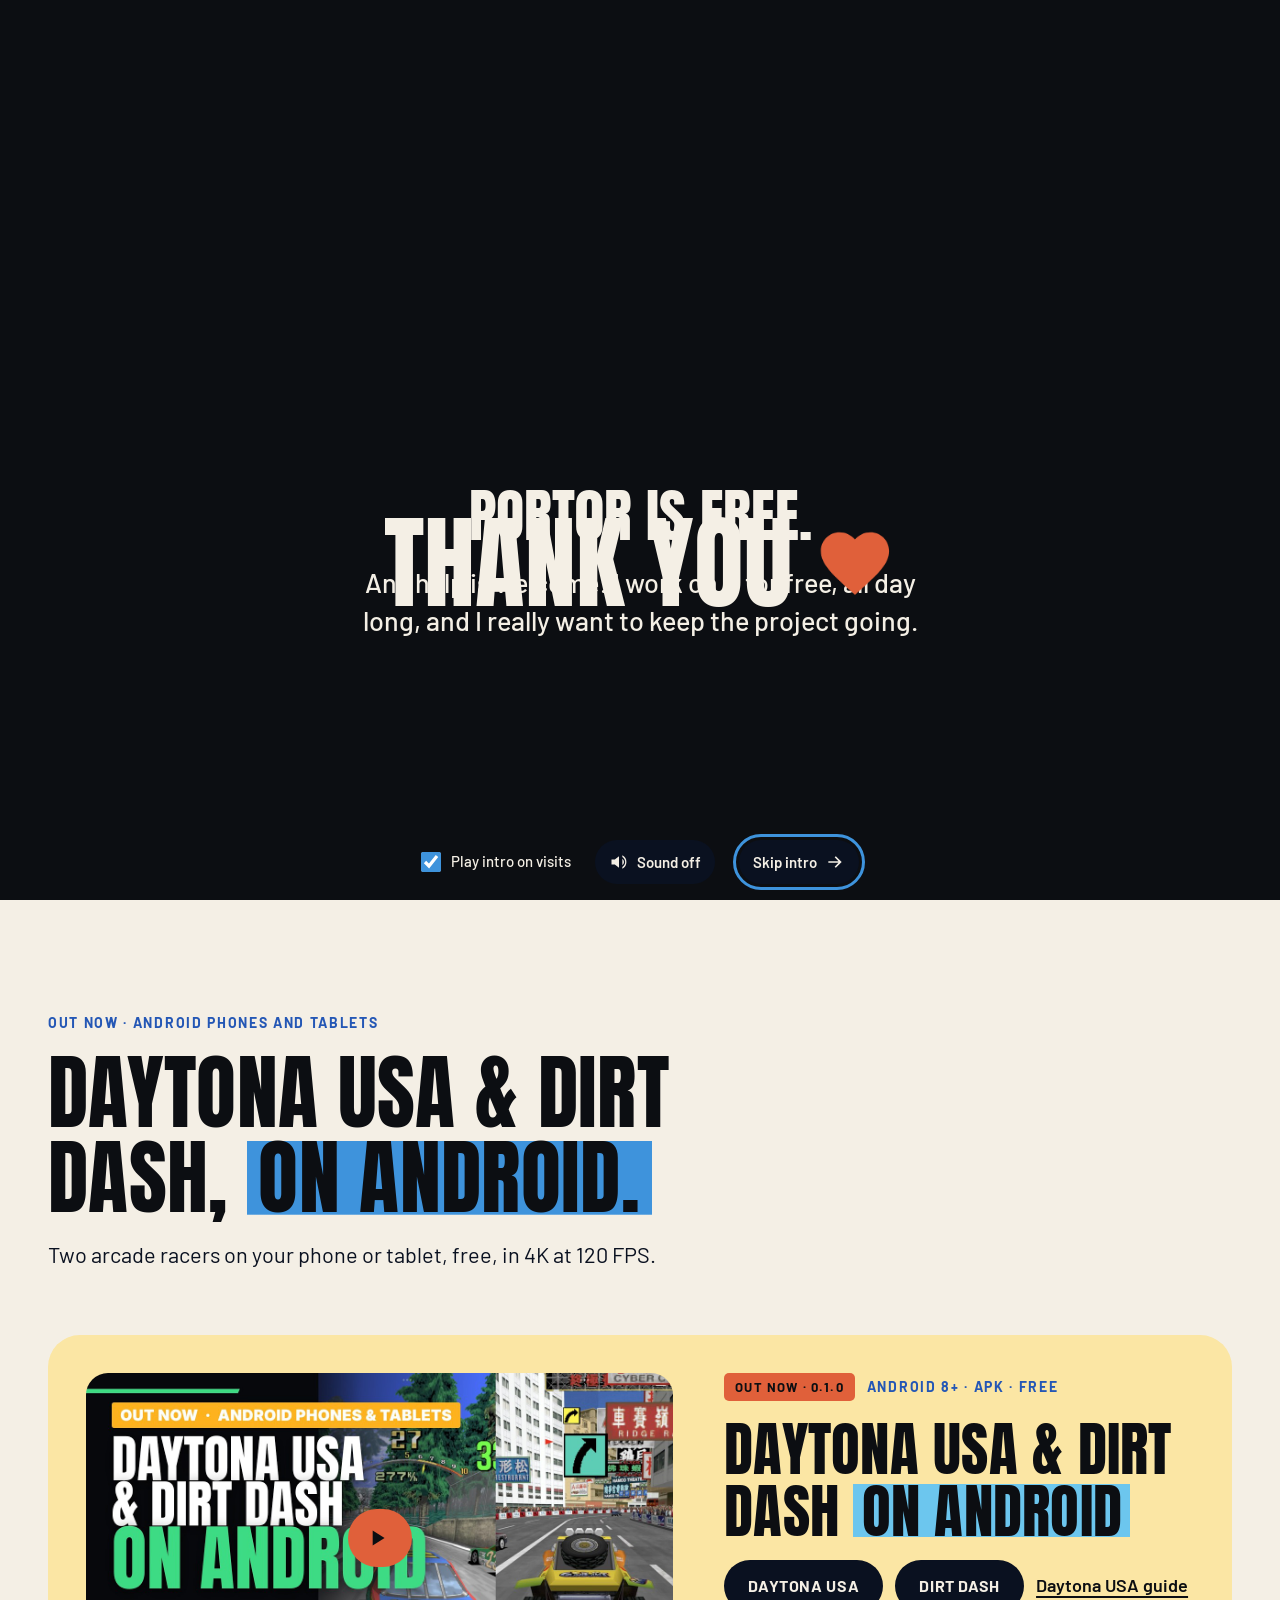
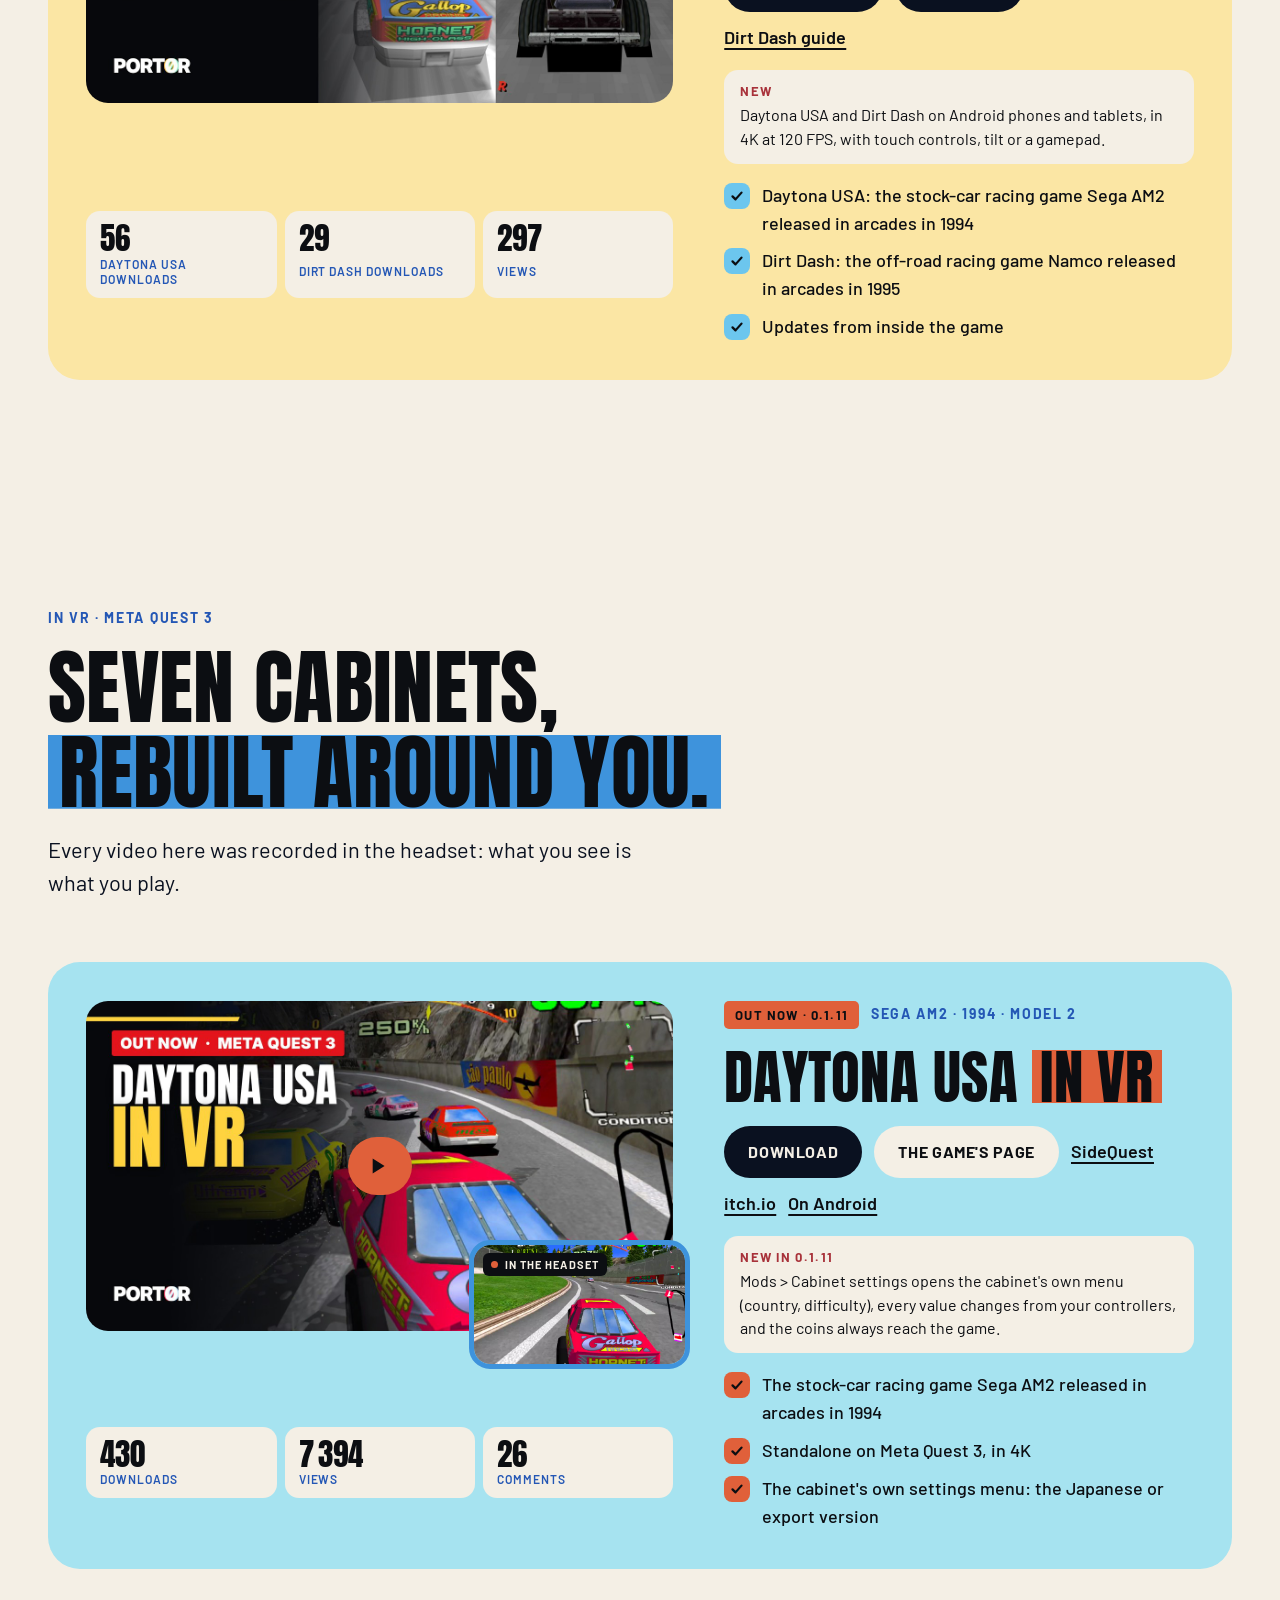
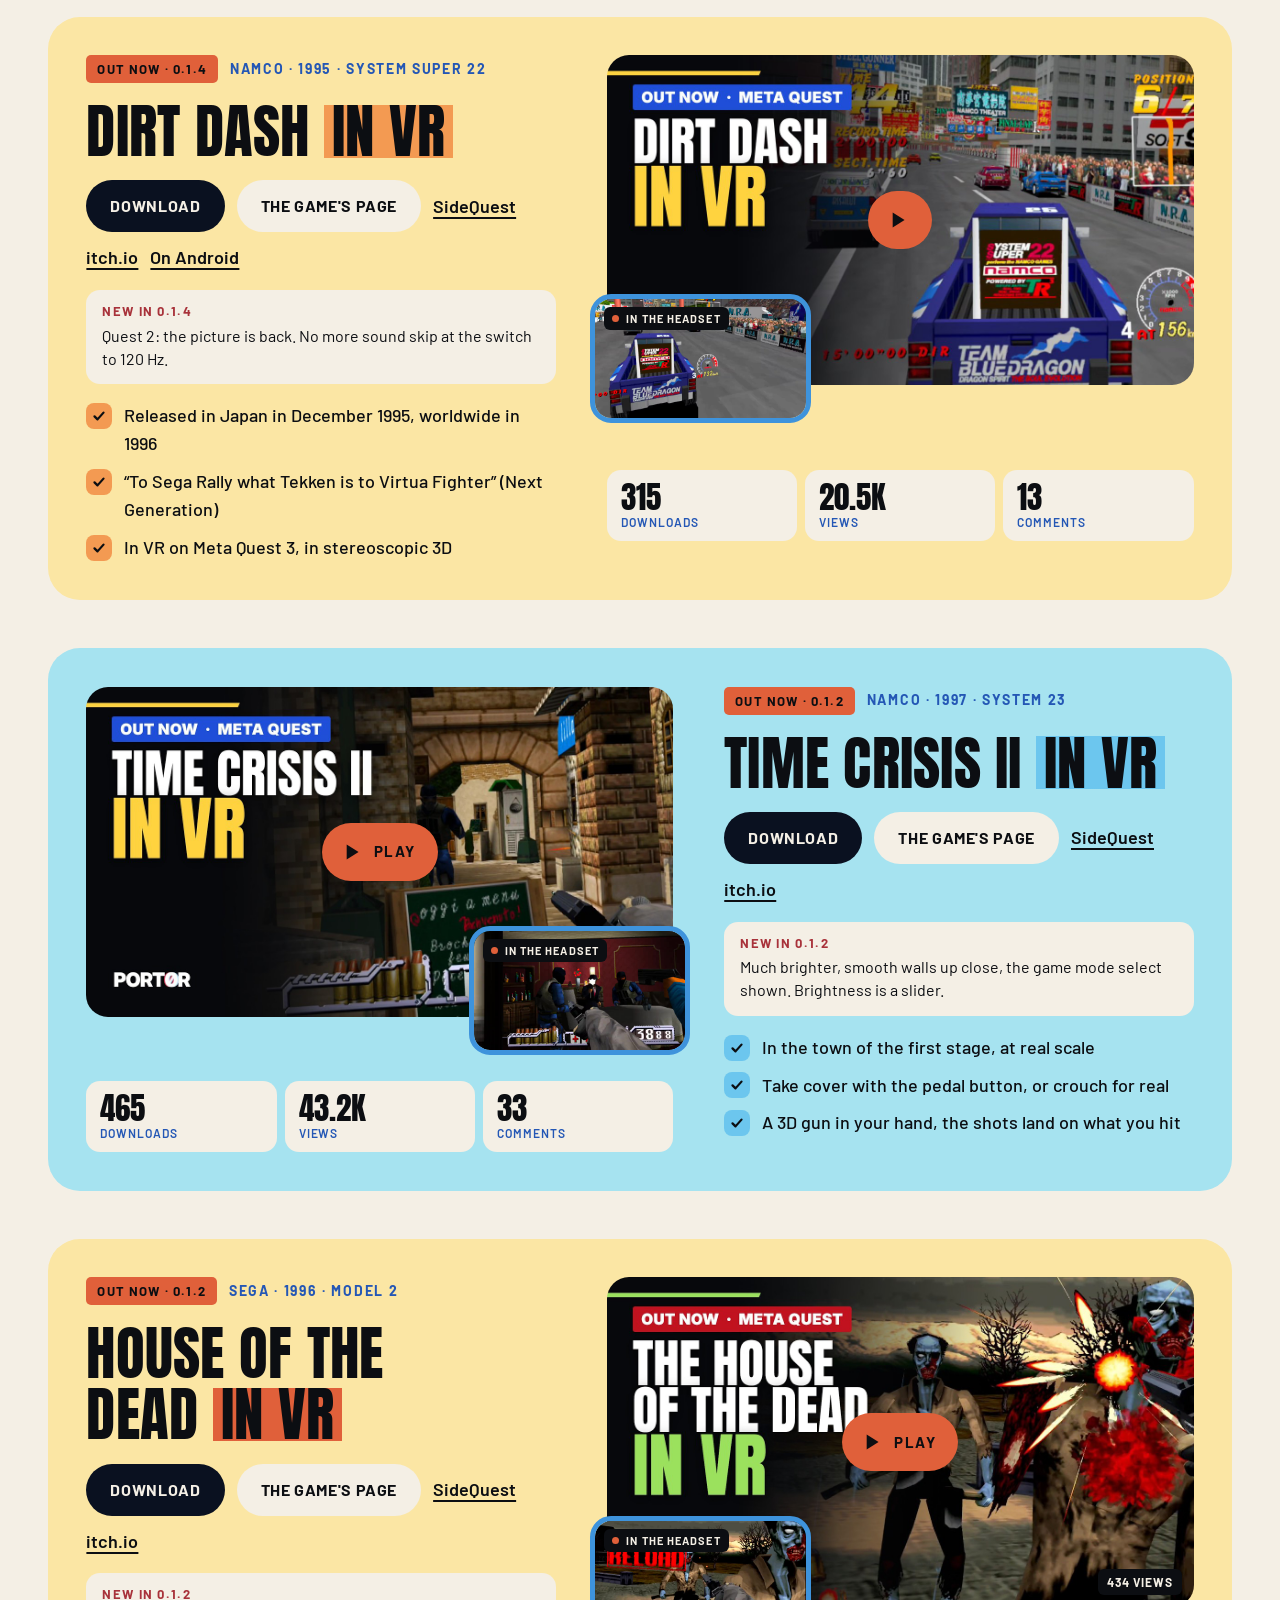
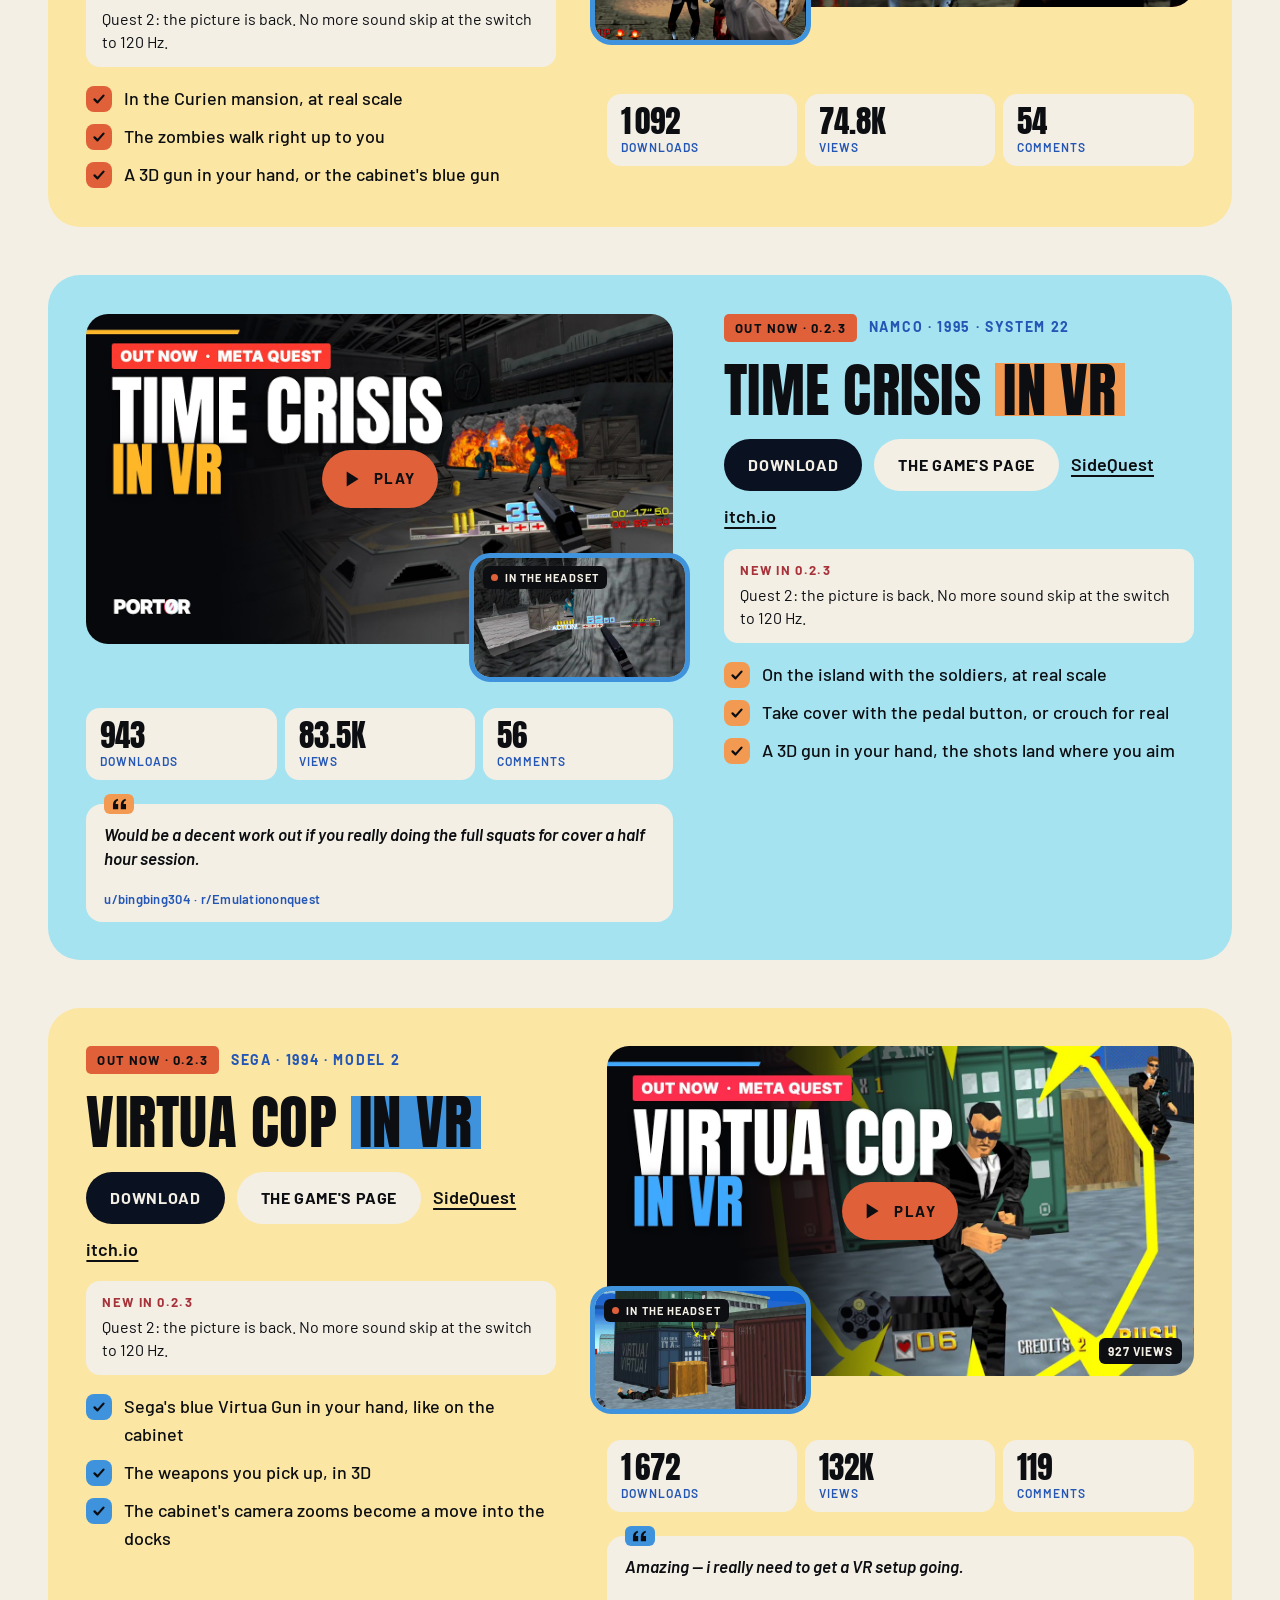
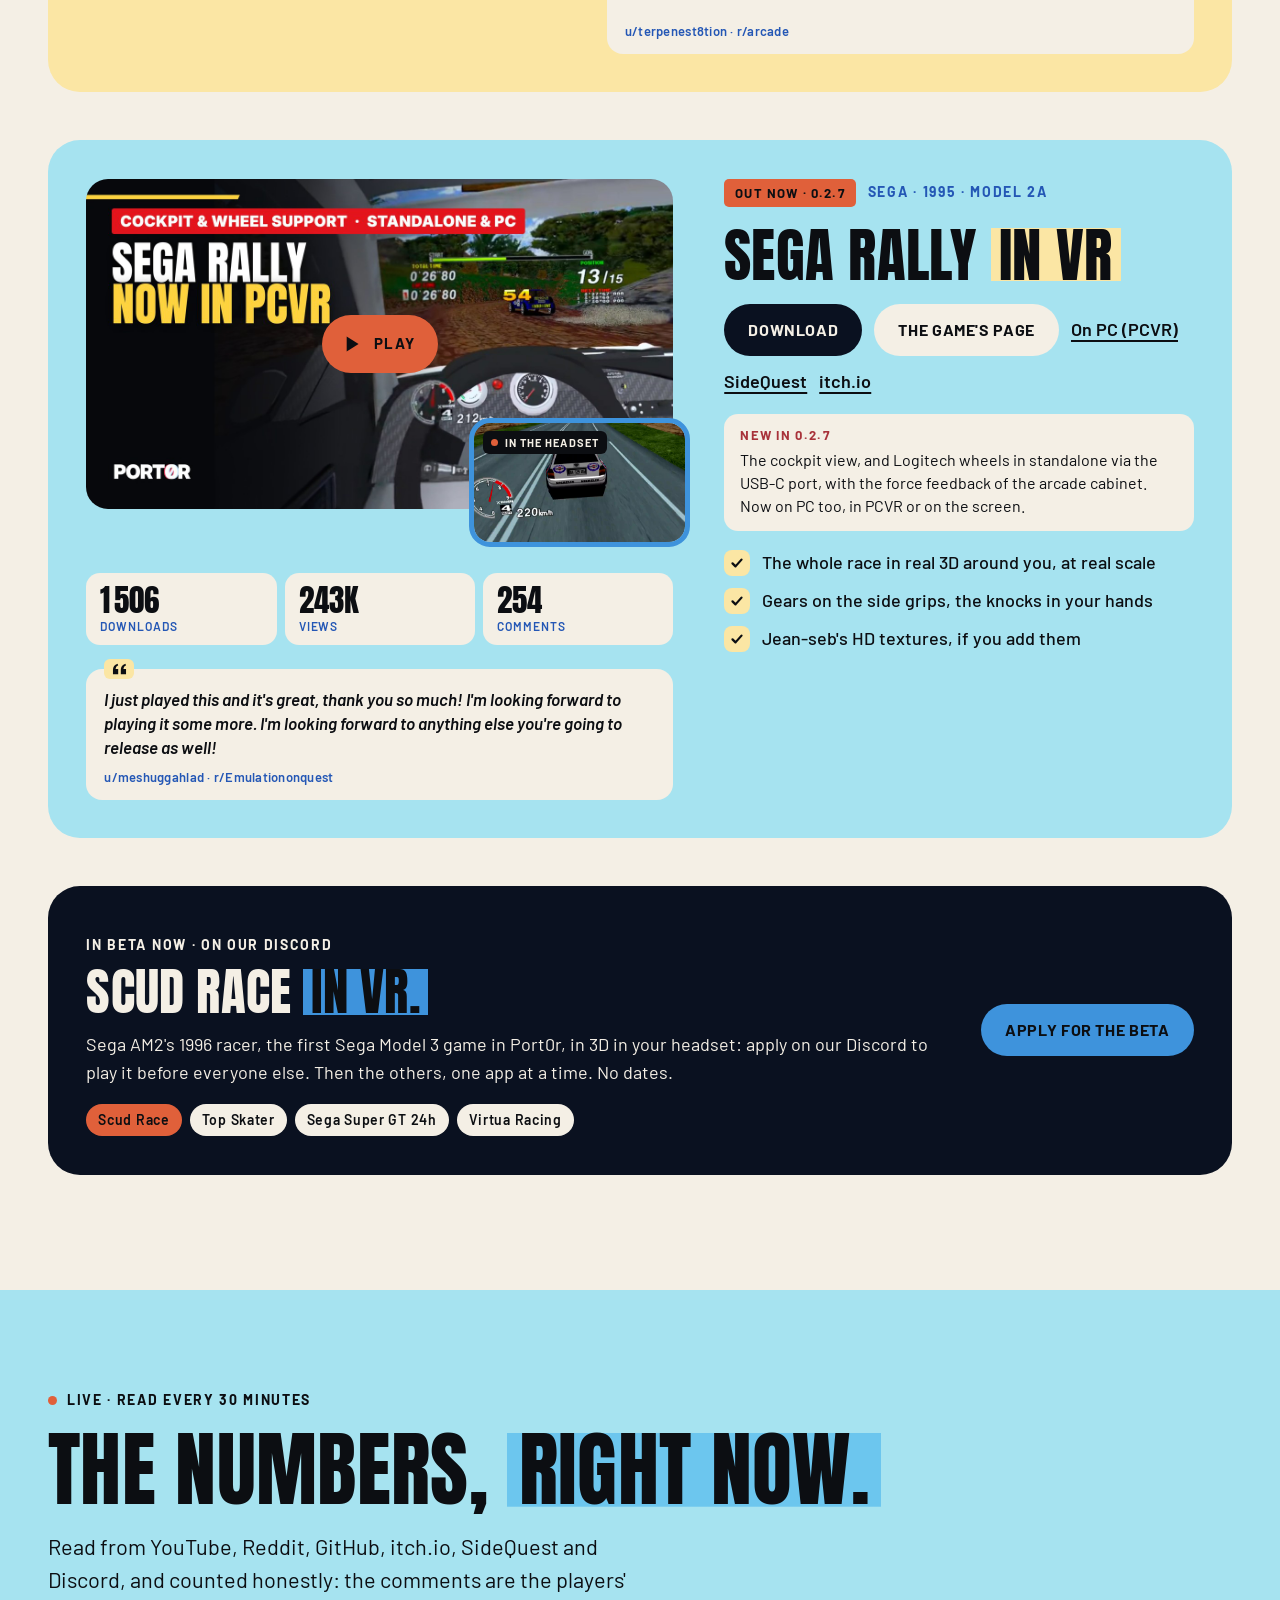
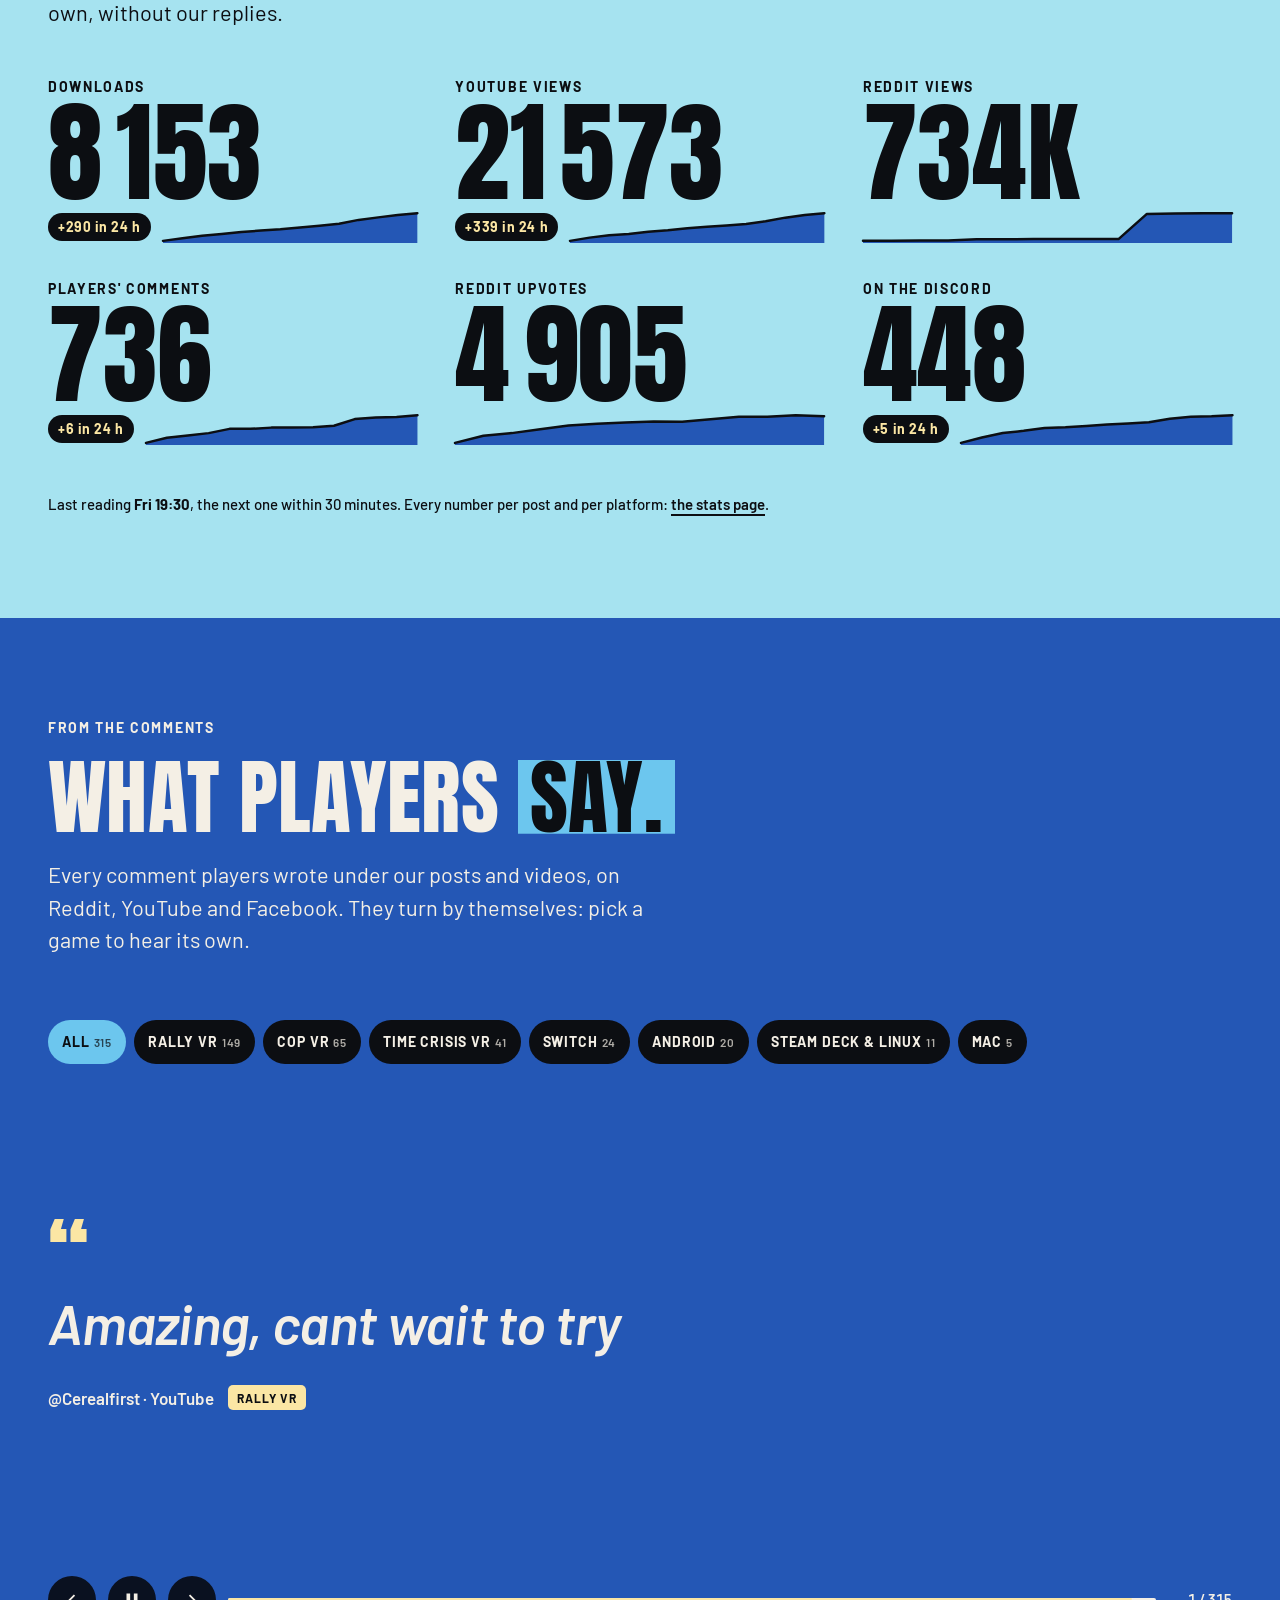
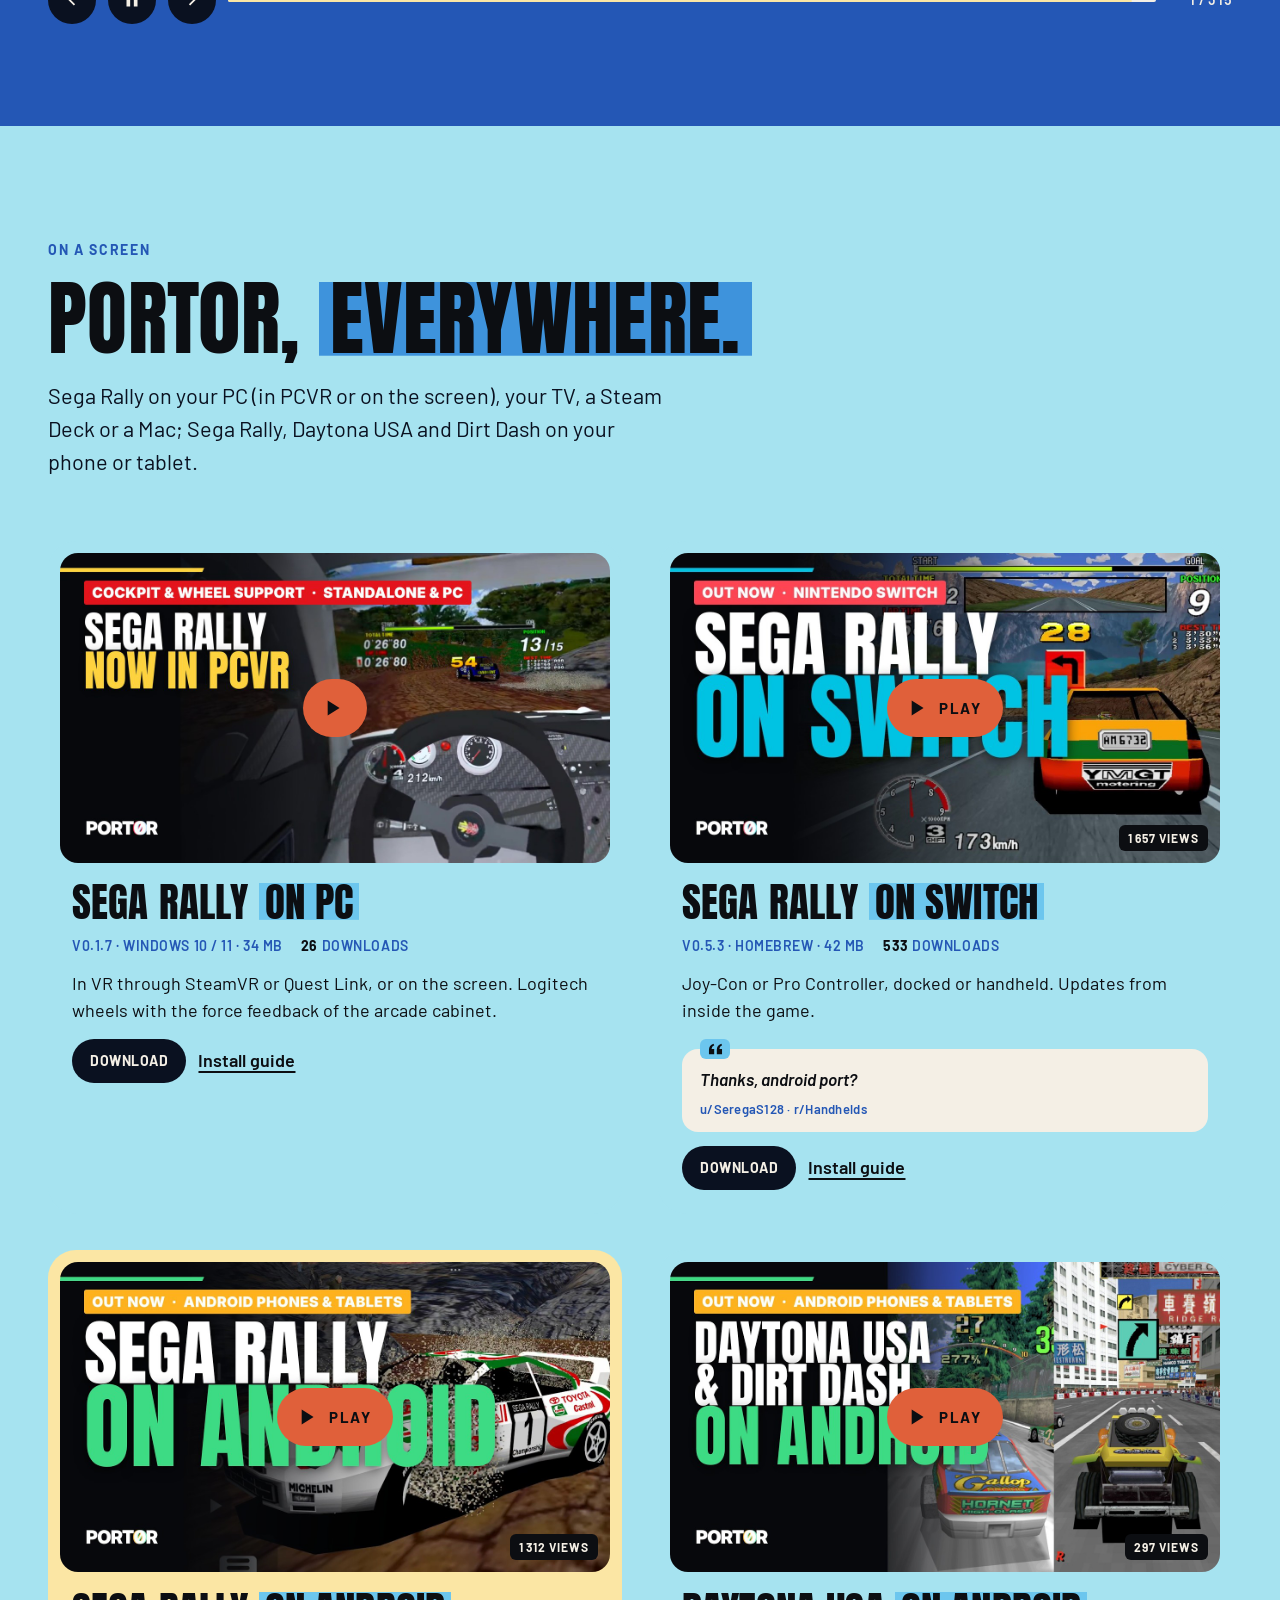
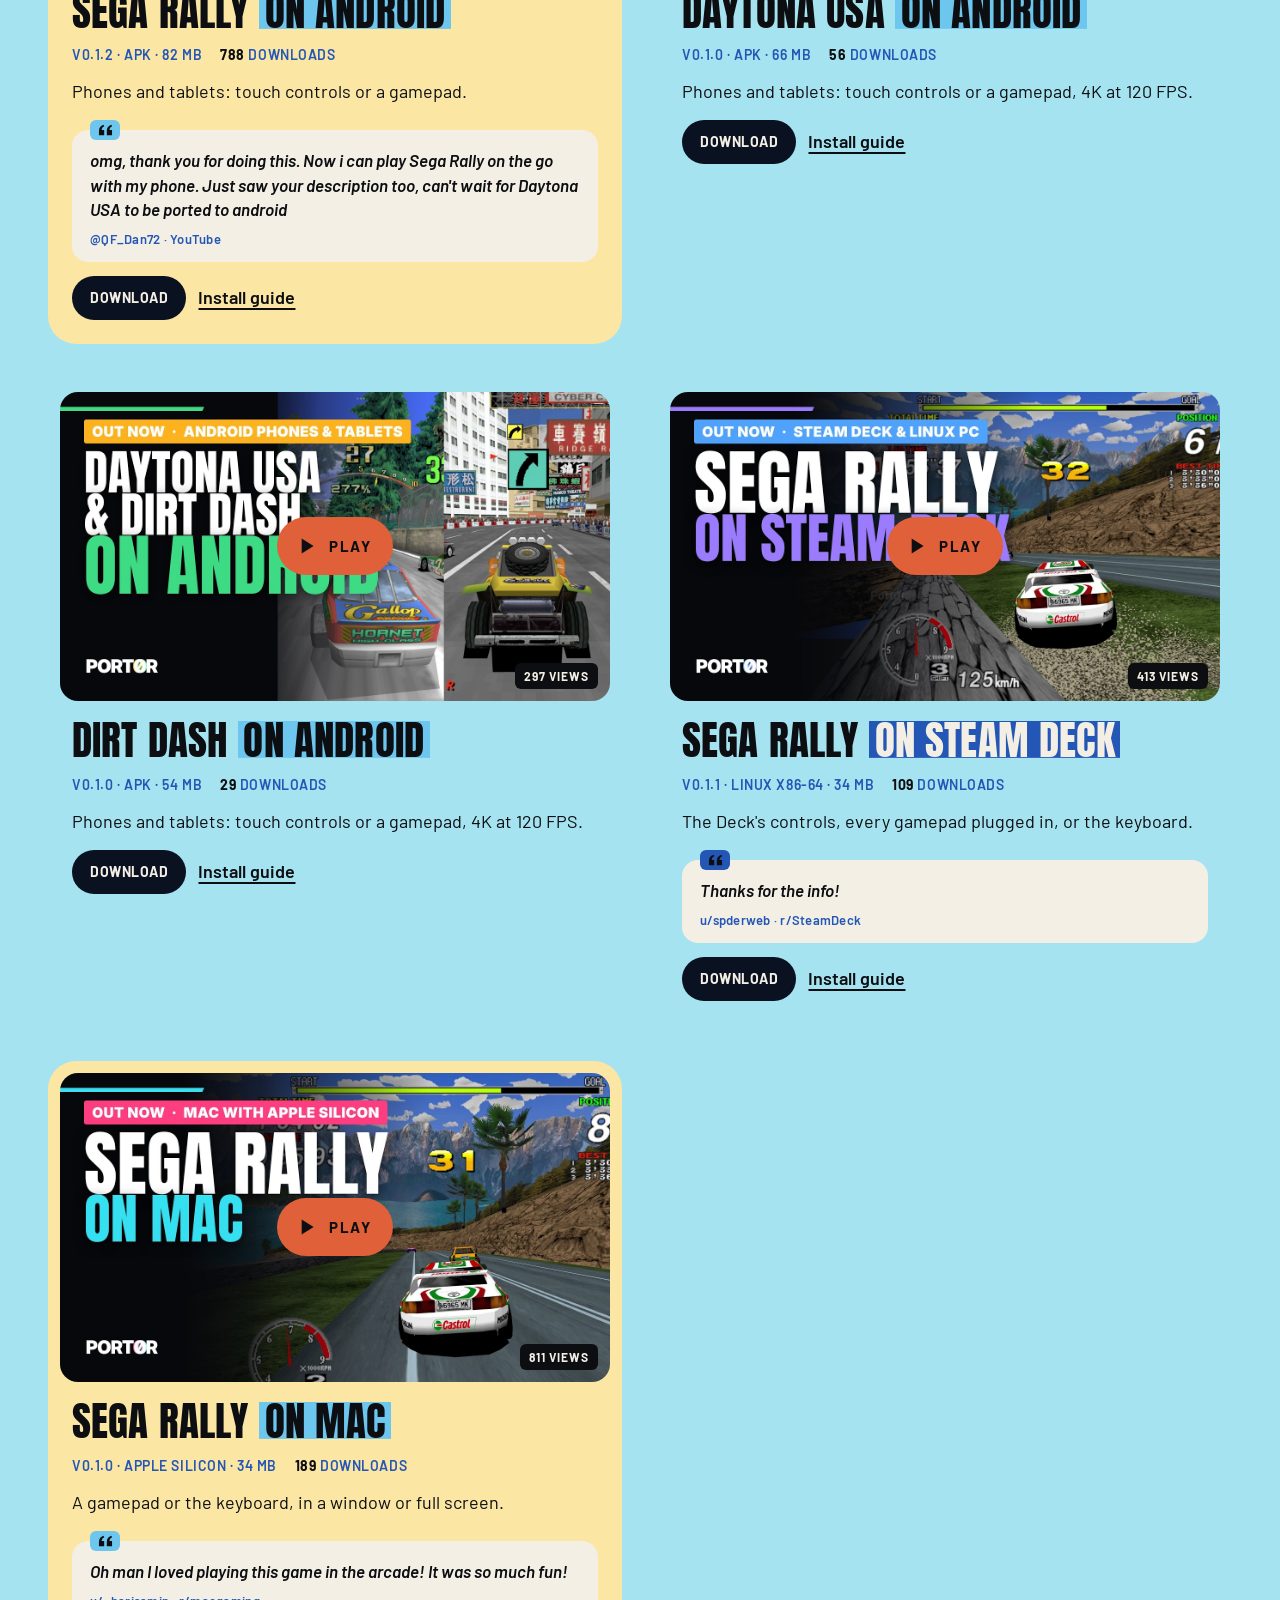
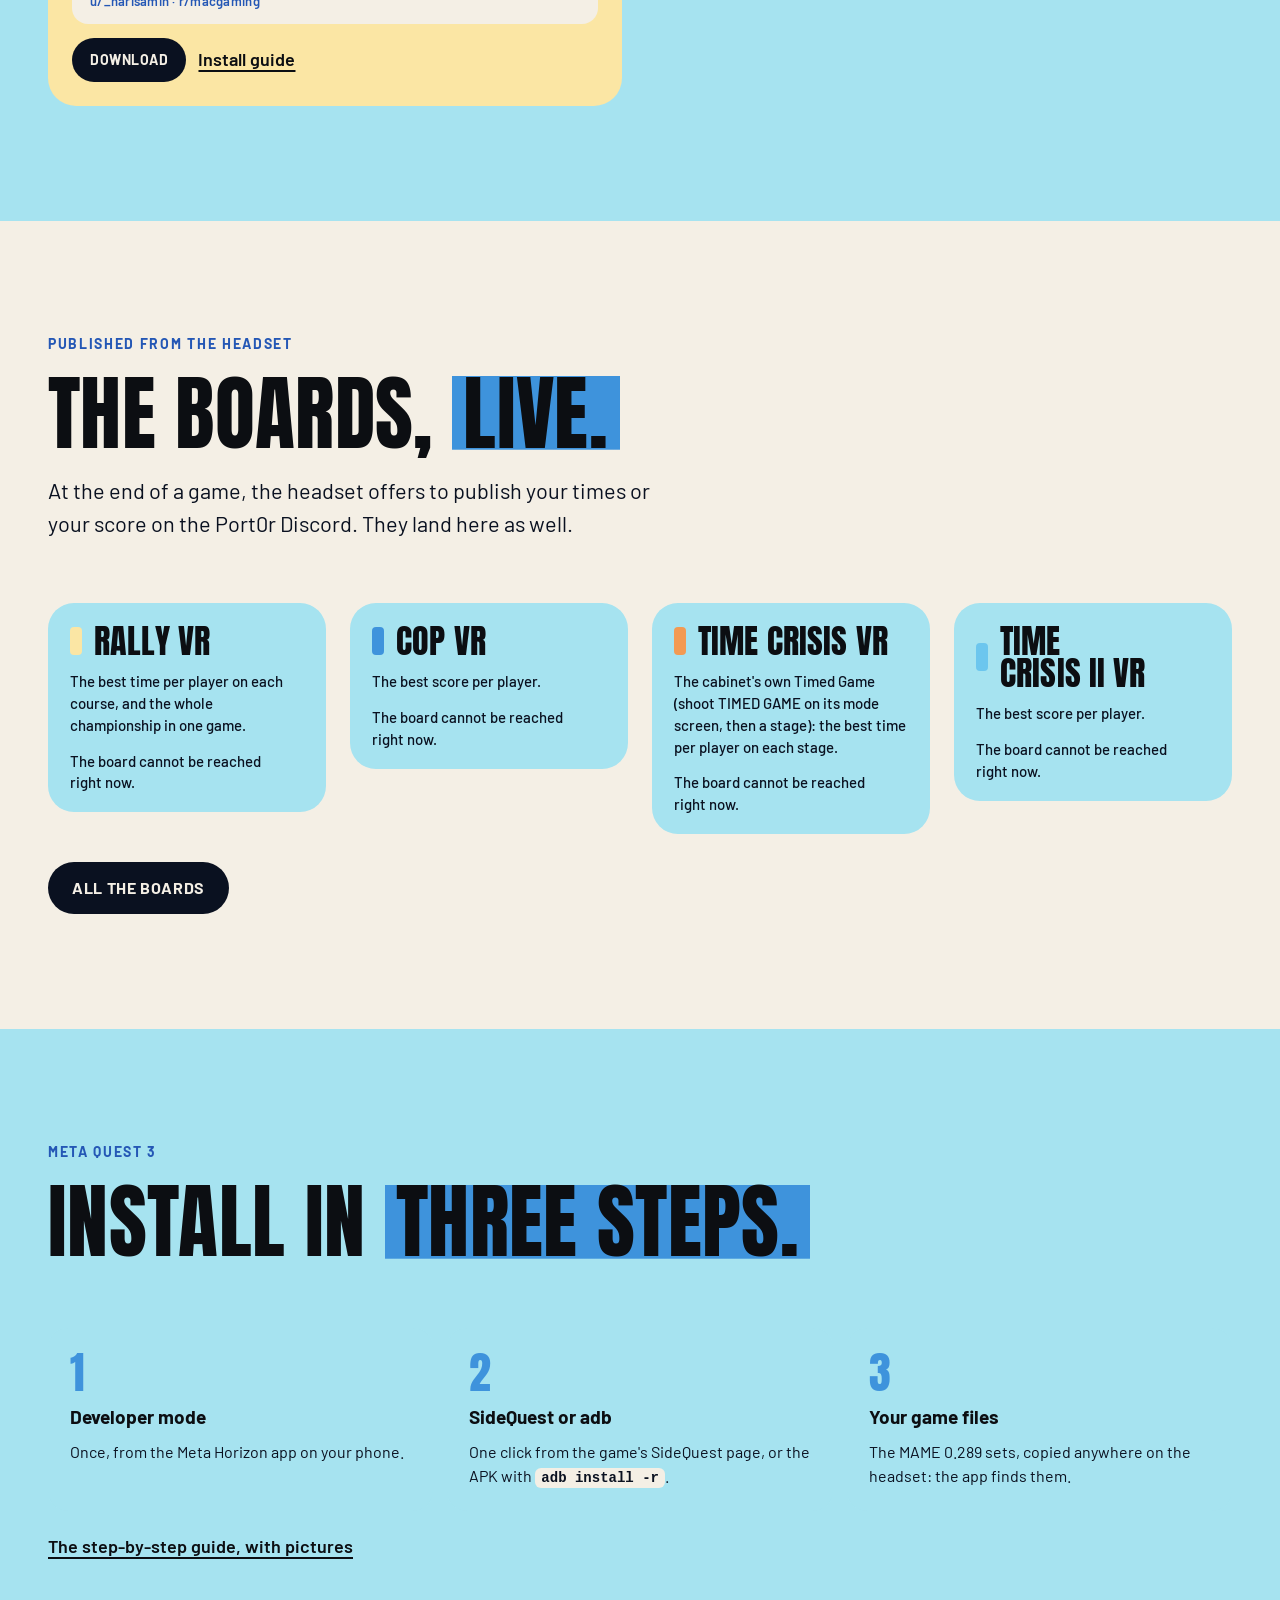
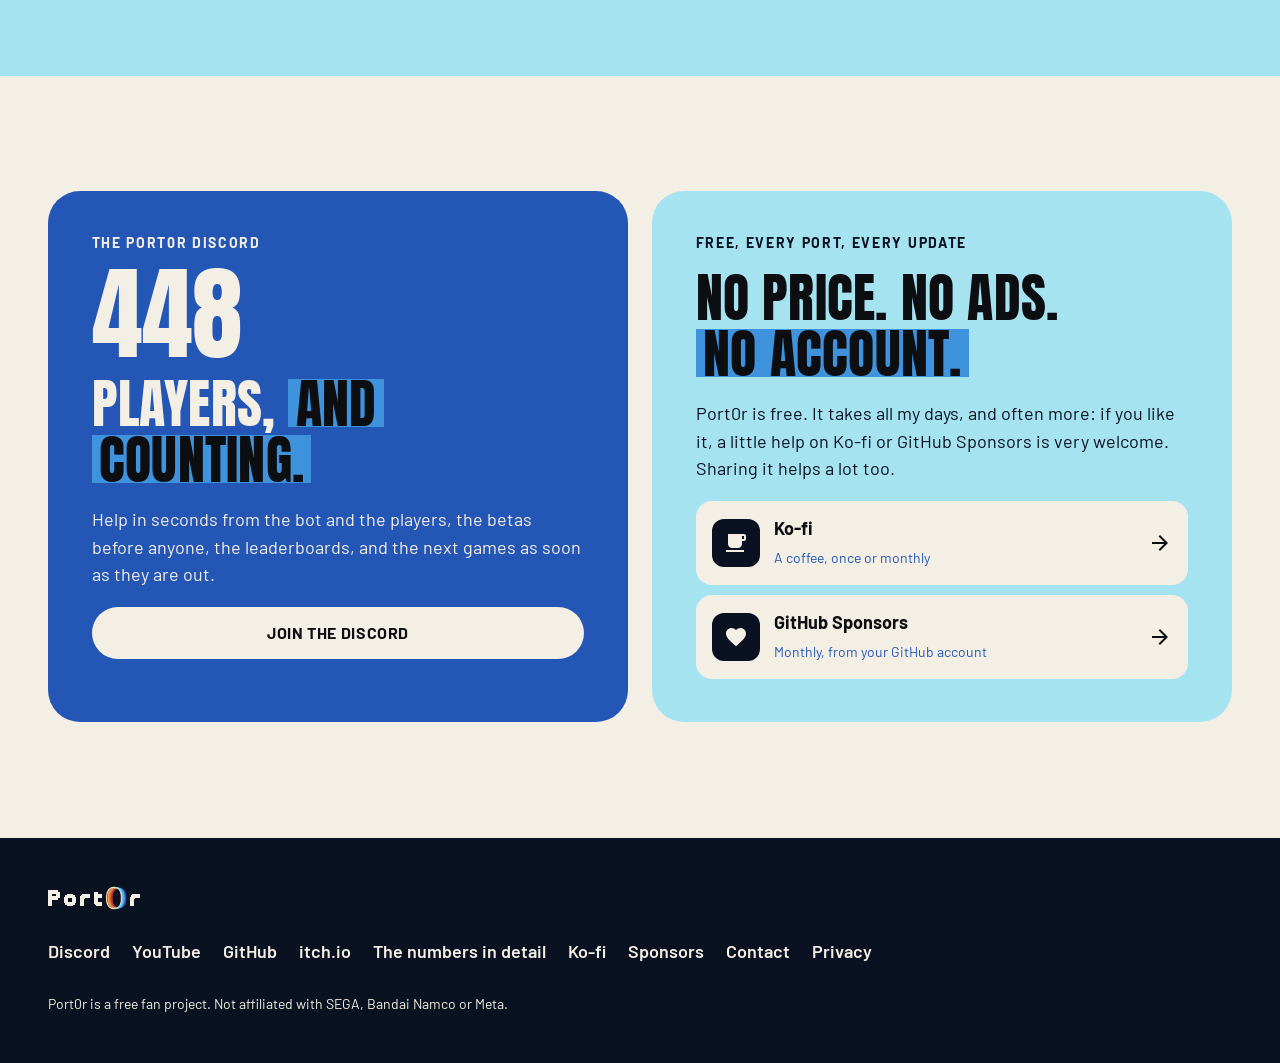
==== commit ef44587c: "Port0r: the site and its live numbers" ====
--- a/index.html
+++ b/index.html
@@ -23,7 +23,7 @@
 try { const theme = localStorage.getItem("port0r-theme") || "light"; if (theme !== "system") document.documentElement.dataset.theme = theme === "dark" ? "dark" : "light"; }
 catch (_) { document.documentElement.dataset.theme = "light"; }
 </script>
-<link rel="stylesheet" href="site.css?v=20261030-eightcolors-v2">
+<link rel="stylesheet" href="site.css?v=20261030-themeintro">
 <script>
 let showIntro = true;
 try { showIntro = localStorage.getItem("port0r-intro") !== "off"; } catch (_) {}
@@ -173,7 +173,7 @@
       <p class="lead">Two arcade racers on your phone or tablet, free, in 4K at 120 FPS.</p>
     </header>
     <div class="games">
-      <article class="game rise" id="android-release" data-game="android">
+      <article class="game rise" id="android-release" data-game="android" style="--c:var(--green);--on:var(--on-green)">
         <div class="stage">
           <button class="yt" type="button" data-id="75K8WlwFTeU" aria-label="Play the Daytona USA and Dirt Dash on Android video"><img src="assets/yt/75K8WlwFTeU.jpg" alt="Daytona USA and Dirt Dash on Android" loading="lazy"><span class="play"><svg viewBox="0 0 24 24" aria-hidden="true"><path fill="currentColor" d="M8 5v14l11-7z"/></svg></span></button>
         </div>
@@ -213,7 +213,7 @@
     </header>
 
     <div class="games">
-      <article class="game rise" id="daytona-usa-vr" data-game="daytona">
+      <article class="game rise" id="daytona-usa-vr" data-game="daytona" style="--c:var(--red);--on:var(--on-blue)">
         <div class="stage">
           <button class="yt" type="button" data-id="toPG4va9joY" aria-label="Play the Daytona USA VR video"><img src="assets/yt/toPG4va9joY.jpg" alt="Daytona USA in VR: into the pack, door to door with the yellow car" loading="lazy"><span class="play"><svg viewBox="0 0 24 24" aria-hidden="true"><path fill="currentColor" d="M8 5v14l11-7z"/></svg></span></button>
           <figure class="pip"><video class="clip" muted loop playsinline preload="none" poster="assets/clip-daytona.jpg" data-src="assets/clip-daytona.mp4" aria-label="Daytona USA VR, recorded in the headset: into the pack, door to door with the yellow car"></video><figcaption class="tag"><span class="dot" aria-hidden="true"></span>In the headset</figcaption></figure>
@@ -244,7 +244,7 @@
           </div>
         </div>
       </article>
-      <article class="game flip rise" id="dirt-dash-vr" data-game="dirtdash">
+      <article class="game flip rise" id="dirt-dash-vr" data-game="dirtdash" style="--c:var(--earth);--on:var(--on-earth)">
         <div class="stage">
           <button class="yt" type="button" data-id="PN8u_SZXYpQ" aria-label="Play the Dirt Dash VR video"><img src="assets/yt/PN8u_SZXYpQ.jpg" alt="Dirt Dash in VR: the city stage, behind the blue truck" loading="lazy"><span class="play"><svg viewBox="0 0 24 24" aria-hidden="true"><path fill="currentColor" d="M8 5v14l11-7z"/></svg></span></button>
           <figure class="pip"><video class="clip" muted loop playsinline preload="none" poster="assets/clip-dirtdash.jpg" data-src="assets/clip-dirtdash.mp4" aria-label="Dirt Dash VR, recorded in the headset: the city stage, behind the blue truck"></video><figcaption class="tag"><span class="dot" aria-hidden="true"></span>In the headset</figcaption></figure>
@@ -275,7 +275,7 @@
           </div>
         </div>
       </article>
-      <article class="game rise" id="time-crisis-ii-vr" data-game="timecrs2">
+      <article class="game rise" id="time-crisis-ii-vr" data-game="timecrs2" style="--c:var(--sky);--on:var(--on-sky)">
         <div class="stage">
           <button class="yt" type="button" data-id="_7ZEGjgzLc4" aria-label="Play the Time Crisis II VR video"><img src="assets/yt/_7ZEGjgzLc4.jpg" alt="Time Crisis II in VR: the soldiers come right at you, the gun in your hand" loading="lazy"><span class="play"><svg viewBox="0 0 24 24" aria-hidden="true"><path fill="currentColor" d="M8 5v14l11-7z"/></svg>Play</span><span class="views" data-views="_7ZEGjgzLc4"></span></button>
           <figure class="pip"><video class="clip" muted loop playsinline preload="none" poster="assets/clip-tc2.jpg" data-src="assets/clip-tc2.mp4" aria-label="Time Crisis II VR, recorded in the headset: the red restaurant, soldiers at the tables, hits"></video><figcaption class="tag"><span class="dot" aria-hidden="true"></span>In the headset</figcaption></figure>
@@ -306,7 +306,7 @@
         </div>
       </article>
 
-      <article class="game flip rise" id="house-of-the-dead-vr" data-game="hotd">
+      <article class="game flip rise" id="house-of-the-dead-vr" data-game="hotd" style="--c:var(--red);--on:var(--on-blue)">
         <div class="stage">
           <button class="yt" type="button" data-id="JEYKmI-9PBE" aria-label="Play the House of the Dead VR video"><img src="assets/yt/JEYKmI-9PBE.jpg" alt="House of the Dead in VR: the zombies walk right up to you, the gun in your hand" loading="lazy"><span class="play"><svg viewBox="0 0 24 24" aria-hidden="true"><path fill="currentColor" d="M8 5v14l11-7z"/></svg>Play</span><span class="views" data-views="JEYKmI-9PBE"></span></button>
           <figure class="pip"><video class="clip" muted loop playsinline preload="none" poster="assets/clip-hotd.jpg" data-src="assets/clip-hotd.mp4" aria-label="House of the Dead VR, recorded in the headset: the courtyard, two zombies with axes, a hit"></video><figcaption class="tag"><span class="dot" aria-hidden="true"></span>In the headset</figcaption></figure>
@@ -650,7 +650,7 @@
 
 <dialog class="watch" id="watch" aria-label="Video"><div class="watch-in"><button type="button" class="watch-x" aria-label="Close" data-close><svg viewBox="0 0 24 24" aria-hidden="true"><path fill="currentColor" d="M19 6.41 17.59 5 12 10.59 6.41 5 5 6.41 10.59 12 5 17.59 6.41 19 12 13.41 17.59 19 19 17.59 13.41 12z"/></svg></button><div class="watch-frame"></div></div></dialog>
 
-<script src="site.js?v=20261030-eightcolors-v2" defer></script>
+<script src="site.js?v=20261030-themeintro" defer></script>
 <script src="hit.js?v=20261021a" defer></script>
 </body>
 </html>
--- a/site.css
+++ b/site.css
@@ -1,58 +1,41 @@
 /* Port0r: light by default, with an explicit dark or device setting.
-   The logo supplies eight chromatic anchors plus neutrals. Each game owns a stable accent and tonal palette;
+   The logo's eleven colors define every surface and accent. Warm and cool game cards alternate;
    blue carries general actions, while the shared logo/message intro and support strip stay on ink. */
 
 @property --stereo { syntax: "<length>"; inherits: true; initial-value: 0em; }
 @property --p { syntax: "<number>"; inherits: false; initial-value: 0; }
 
 :root {
-  /* BEGIN LOGO PALETTE — generated by tools/make_brand_palette.py */
-  --brand-ink: #0c0e12;
-  --brand-paper: #f4efe5;
-  --brand-void: #0a1120;
-  --brand-face-1: #fbe6a4;
-  --brand-face-2: #a6e3f0;
-  --brand-inside-1: #f39a52;
-  --brand-inside-2: #e0603a;
-  --brand-inside-3: #a8323a;
-  --brand-outside-1: #6cc6ee;
-  --brand-outside-2: #3e93dc;
-  --brand-outside-3: #2457b5;
-  --brand-cycle: #fbe6a4, #f39a52, #e0603a, #a8323a, #a6e3f0, #6cc6ee, #3e93dc, #2457b5;
-  /* END LOGO PALETTE */
   color-scheme: light;
-  --paper: var(--brand-paper);
-  --paper-2: color-mix(in oklch, var(--brand-outside-2) 6%, var(--brand-paper));
-  --card: color-mix(in oklch, var(--brand-face-2) 18%, var(--brand-paper));
-  --inset: var(--brand-paper);
-  --ink: var(--brand-ink);
-  --ink-2: color-mix(in oklch, var(--brand-ink) 82%, var(--brand-paper));
-  --ink-3: color-mix(in oklch, var(--brand-ink) 70%, var(--brand-paper));
+  --paper: #f4efe5;
+  --paper-2: #a6e3f0;
+  --card: #a6e3f0;
+  --inset: #f4efe5;
+  --ink: #0c0e12;
+  --ink-2: #0a1120;
+  --ink-3: #2457b5;
   --accent-text: #a8323a;
   --danger-text: #a8323a;
-  --game-tint: 40%;
-  --game-base: var(--brand-paper);
-  --game-text-base: var(--brand-ink);
-  --game-strong-weight: 32%;
-  --game-secondary: color-mix(in oklch, var(--brand-ink) 82%, var(--brand-paper));
+  --game-warm: #fbe6a4;
+  --game-cool: #a6e3f0;
+  --game-secondary: #2457b5;
   --voices-bg: #2457b5;
   --logo-light: block;
   --logo-dark: none;
-  --night: var(--brand-ink);
-  --void: var(--brand-void);
-  --red: var(--brand-inside-2);
-  --inside: var(--brand-inside-3);
-  --red-eye: var(--brand-inside-2);
-  --cyan-eye: var(--brand-outside-1);
-  --yellow: var(--brand-face-1); --on-yellow: #0c0e12;
-  --blue: var(--brand-outside-2); --on-blue: #0c0e12;
-  --amber: var(--brand-inside-1); --on-amber: #0c0e12;
-  --cyan: var(--brand-outside-1); --on-cyan: #0c0e12;
-  --green: color-mix(in oklch, var(--brand-face-1) 45%, var(--brand-outside-1)); --on-green: #0c0e12;
-  --violet: color-mix(in oklch, var(--brand-inside-3) 28%, var(--brand-outside-3)); --on-violet: #f4efe5;
-  --sky: var(--brand-outside-1); --on-sky: #0c0e12;
-  --ruby: var(--brand-inside-3); --on-ruby: var(--brand-paper);
-  --earth: color-mix(in oklch, var(--brand-inside-1) 72%, var(--brand-inside-3)); --on-earth: #0c0e12;
+  --night: #0c0e12;
+  --void: #0a1120;
+  --red: #e0603a;
+  --inside: #a8323a;
+  --red-eye: #e0603a;
+  --cyan-eye: #6cc6ee;
+  --yellow: #fbe6a4; --on-yellow: #0c0e12;
+  --blue: #3e93dc; --on-blue: #0c0e12;
+  --amber: #f39a52; --on-amber: #0c0e12;
+  --cyan: #6cc6ee; --on-cyan: #0c0e12;
+  --green: #6cc6ee; --on-green: #0c0e12;
+  --violet: #2457b5; --on-violet: #f4efe5;
+  --sky: #6cc6ee; --on-sky: #0c0e12;
+  --earth: #f39a52; --on-earth: #0c0e12;
   --display: "Anton", "Oswald", "Arial Narrow", Impact, sans-serif;
   --text: "Barlow", "Helvetica Neue", Arial, sans-serif;
   --wrap: 1240px; --gut: clamp(16px, 4vw, 48px); --top-h: 64px; --r-media: 22px;
@@ -62,33 +45,21 @@
 
 :root[data-theme="dark"] {
   color-scheme: dark;
-  --paper: var(--brand-ink);
-  --paper-2: color-mix(in oklch, var(--brand-outside-3) 8%, var(--brand-ink));
-  --card: color-mix(in oklch, var(--brand-outside-3) 14%, var(--brand-void));
-  --inset: var(--brand-ink);
-  --ink: var(--brand-paper);
-  --ink-2: color-mix(in oklch, var(--brand-paper) 82%, var(--brand-ink));
-  --ink-3: color-mix(in oklch, var(--brand-paper) 70%, var(--brand-ink));
+  --paper: #0c0e12; --paper-2: #0a1120; --card: #0a1120; --inset: #0c0e12;
+  --ink: #f4efe5; --ink-2: #a6e3f0; --ink-3: #6cc6ee;
   --accent-text: #f4efe5; --danger-text: #f39a52;
-  --voices-bg: var(--brand-void);
-  --game-tint: 28%; --game-base: var(--brand-ink); --game-text-base: var(--brand-paper); --game-strong-weight: 56%;
-  --game-secondary: color-mix(in oklch, var(--brand-paper) 82%, var(--brand-ink));
+  --game-warm: #a8323a; --game-cool: #2457b5; --voices-bg: #0a1120;
+  --game-secondary: #f4efe5;
   --logo-light: none; --logo-dark: block;
 }
 @media (prefers-color-scheme: dark) {
   :root:not([data-theme]) {
   color-scheme: dark;
-  --paper: var(--brand-ink);
-  --paper-2: color-mix(in oklch, var(--brand-outside-3) 8%, var(--brand-ink));
-  --card: color-mix(in oklch, var(--brand-outside-3) 14%, var(--brand-void));
-  --inset: var(--brand-ink);
-  --ink: var(--brand-paper);
-  --ink-2: color-mix(in oklch, var(--brand-paper) 82%, var(--brand-ink));
-  --ink-3: color-mix(in oklch, var(--brand-paper) 70%, var(--brand-ink));
+  --paper: #0c0e12; --paper-2: #0a1120; --card: #0a1120; --inset: #0c0e12;
+  --ink: #f4efe5; --ink-2: #a6e3f0; --ink-3: #6cc6ee;
   --accent-text: #f4efe5; --danger-text: #f39a52;
-  --voices-bg: var(--brand-void);
-  --game-tint: 28%; --game-base: var(--brand-ink); --game-text-base: var(--brand-paper); --game-strong-weight: 56%;
-  --game-secondary: color-mix(in oklch, var(--brand-paper) 82%, var(--brand-ink));
+  --game-warm: #a8323a; --game-cool: #2457b5; --voices-bg: #0a1120;
+  --game-secondary: #f4efe5;
   --logo-light: none; --logo-dark: block;
   }
 }
@@ -385,48 +356,27 @@
 .yt.on { cursor: default; }
 @media (max-width: 560px) { .yt .play { height: 50px; font-size: 13px; padding: 0 18px 0 13px; } .yt .play svg { width: 22px; height: 22px; } }
 
-/* The original site's color code, keyed by game rather than card position.
-   Source anchors come from PALETTES.bright; every added tone is an OKLCH mixture of those anchors and the logo neutrals. */
-[data-game] { --c: var(--blue); --on: var(--on-blue); }
-:is([data-game="daytona"], [data-game="android_daytona"]) { --c: var(--red); --on: var(--on-blue); }
-:is([data-game="dirtdash"], [data-game="android_dirtdash"]) { --c: var(--earth); --on: var(--on-earth); }
-[data-game="timecrs2"] { --c: var(--sky); --on: var(--on-sky); }
-[data-game="hotd"] { --c: var(--ruby); --on: var(--on-ruby); }
-[data-game="timecris"] { --c: var(--amber); --on: var(--on-amber); }
-:is([data-game="cop"], [data-game="vcop"]) { --c: var(--blue); --on: var(--on-blue); }
-:is([data-game="rally"], [data-game="srallyc"]) { --c: var(--yellow); --on: var(--on-yellow); }
-[data-game="android"] { --c: var(--green); --on: var(--on-green); }
-[data-game="switch"] { --c: var(--cyan); --on: var(--on-cyan); }
-[data-game="linux"] { --c: var(--violet); --on: var(--on-violet); }
-[data-game="pc"] { --c: var(--brand-outside-3); --on: var(--on-violet); }
-[data-game="mac"] { --c: color-mix(in oklch, var(--brand-face-2) 60%, var(--brand-outside-2)); --on: var(--on-sky); }
-:is(.game, .plat, .lb) {
-  --game-surface: color-mix(in oklch, var(--c) var(--game-tint), var(--game-base));
-  --game-strong: color-mix(in oklch, var(--c) var(--game-strong-weight), var(--game-text-base));
-  --ink-2: var(--game-secondary); --ink-3: var(--game-secondary);
-}
-.chip[data-game] { background: var(--c); color: var(--on); }
-:is(.game, .plat) .btn:not(.soft, .glass, .white), .game .chip:not(.soft), :is(.game, .plat) .yt .play {
-  background: var(--c); color: var(--on);
-}
-:is(.game, .plat) .btn:not(.soft, .glass, .white):hover { background: color-mix(in oklch, var(--c) 95%, var(--brand-ink)); }
-:is(.game, .plat) .nums b, .game .new b, .game .meta .kicker { color: var(--game-strong); }
-.plat.other { text-decoration: none; transition: background-color .18s; }
-.plat.other:hover { background: color-mix(in oklch, var(--c) 48%, var(--game-base)); }
-
-/* ---- game cards ---- */
+/* ---- the three cabinets ---- */
 .games { display: grid; gap: clamp(28px, 4vw, 48px); }
-.game { position: relative; display: grid; grid-template-columns: minmax(0, 1.25fr) minmax(0, 1fr);
+.game { --c: var(--yellow); --on: var(--on-yellow); --ink-2: var(--game-secondary); --ink-3: var(--game-secondary); position: relative; display: grid; grid-template-columns: minmax(0, 1.25fr) minmax(0, 1fr);
   grid-template-areas: "stage info" "extra info"; gap: 0 clamp(28px, 4vw, 64px); align-items: start; padding: clamp(22px, 3vw, 44px); border-radius: 32px;
-  background: var(--game-surface); }
+  background: var(--game-surface, var(--game-cool)); }
 .game.flip { grid-template-columns: minmax(0, 1fr) minmax(0, 1.25fr); grid-template-areas: "info stage" "info extra"; }
 .stage { grid-area: stage; }
 .info { grid-area: info; }
 .extra { grid-area: extra; display: grid; gap: 14px; padding-top: clamp(44px, 5vw, 72px); }
+.game[data-game="android"], .game[data-game="dirtdash"], .game[data-game="hotd"], .game[data-game="cop"] { --game-surface: var(--game-warm); }
+.game[data-game="daytona"], .game[data-game="timecrs2"], .game[data-game="timecris"], .game[data-game="rally"], .game[data-game="srallyc"] { --game-surface: var(--game-cool); }
+.game[data-game="daytona"] { --c: var(--red); --on: var(--on-blue); }
+.game[data-game="dirtdash"] { --c: var(--earth); --on: var(--on-earth); }
+.game[data-game="timecris"] { --c: var(--amber); --on: var(--on-amber); }
+.game[data-game="cop"] { --c: var(--blue); --on: var(--on-blue); }
+.game[data-game="hotd"] { --c: var(--red); --on: var(--on-blue); }
+.game[data-game="timecrs2"] { --c: var(--sky); --on: var(--on-sky); }   /* Time Crisis II VR (17/10/2026): the sky blue of its logo, dark ticks */   /* House of the Dead VR (17/10/2026): blood red, white ticks */
 .stage { position: relative; z-index: 1; }
 /* the clip recorded in the headset, as a window over the corner of the video */
 .pip { position: absolute; z-index: 2; width: 36%; right: -2%; bottom: -10%; aspect-ratio: 16 / 9; border-radius: 16px; overflow: hidden;
-  background: var(--night); box-shadow: none; outline: 5px solid var(--c); }
+  background: var(--night); box-shadow: none; outline: 5px solid var(--blue); }
 .game.flip .pip { right: auto; left: -2%; }
 .pip video { width: 100%; height: 100%; object-fit: cover; }
 .pip .tag { position: absolute; left: 9px; top: 8px; display: inline-flex; align-items: center; gap: 7px; font: 700 11px/1 var(--text);
@@ -468,7 +418,7 @@
 .feat li { position: relative; padding-left: 38px; min-height: 26px; font-weight: 500; }   /* not a grid: inline code and links stay in the sentence */
 .feat li::before { content: ""; position: absolute; left: 0; top: .05em; width: 26px; height: 26px; border-radius: 8px; background: var(--c) url("data:image/svg+xml,%3Csvg xmlns='http://www.w3.org/2000/svg' viewBox='0 0 24 24'%3E%3Cpath fill='none' stroke='%230c0e12' stroke-width='3' stroke-linecap='round' stroke-linejoin='round' d='M6 12.5l4 4 8-9'/%3E%3C/svg%3E") center / 18px no-repeat; }
 .game[data-game="cop"] .feat li::before { background-image: url("data:image/svg+xml,%3Csvg xmlns='http://www.w3.org/2000/svg' viewBox='0 0 24 24'%3E%3Cpath fill='none' stroke='%230c0e12' stroke-width='3' stroke-linecap='round' stroke-linejoin='round' d='M6 12.5l4 4 8-9'/%3E%3C/svg%3E"); }
-:is(body[data-game="hotd"], .game[data-game="hotd"]) .feat li::before { background-image: url("data:image/svg+xml,%3Csvg xmlns='http://www.w3.org/2000/svg' viewBox='0 0 24 24'%3E%3Cpath fill='none' stroke='%23f4efe5' stroke-width='3' stroke-linecap='round' stroke-linejoin='round' d='M6 12.5l4 4 8-9'/%3E%3C/svg%3E"); }
+.game[data-game="hotd"] .feat li::before { background-image: url("data:image/svg+xml,%3Csvg xmlns='http://www.w3.org/2000/svg' viewBox='0 0 24 24'%3E%3Cpath fill='none' stroke='%230c0e12' stroke-width='3' stroke-linecap='round' stroke-linejoin='round' d='M6 12.5l4 4 8-9'/%3E%3C/svg%3E"); }
 /* its numbers, live */
 .nums { display: grid; grid-template-columns: repeat(3, minmax(0, 1fr)); gap: 8px; }
 .nums div { background: var(--inset); border-radius: 14px; padding: 12px 14px 11px; display: grid; gap: 3px; min-width: 0; }
@@ -483,8 +433,8 @@
 .said.out q, .said.out cite { opacity: 0; transform: translateY(6px); }
 .said::before { content: ""; position: absolute; left: 18px; top: -10px; width: 30px; height: 20px; border-radius: 6px;
   background: var(--c) url("data:image/svg+xml,%3Csvg xmlns='http://www.w3.org/2000/svg' viewBox='0 0 26 18'%3E%3Cpath fill='%230c0e12' d='M3 17V10Q3 3 10 1L11 3.5Q7 5 7 9H11V17ZM15 17V10Q15 3 22 1L23 3.5Q19 5 19 9H23V17Z'/%3E%3C/svg%3E") center / 17px no-repeat; }
-:is(.plat[data-game="linux"], .plat[data-game="pc"]) .said::before { background-image: url("data:image/svg+xml,%3Csvg xmlns='http://www.w3.org/2000/svg' viewBox='0 0 26 18'%3E%3Cpath fill='%23f4efe5' d='M3 17V10Q3 3 10 1L11 3.5Q7 5 7 9H11V17ZM15 17V10Q15 3 22 1L23 3.5Q19 5 19 9H23V17Z'/%3E%3C/svg%3E"); }
-.game[data-game="hotd"] .said::before { background-image: url("data:image/svg+xml,%3Csvg xmlns='http://www.w3.org/2000/svg' viewBox='0 0 26 18'%3E%3Cpath fill='%23f4efe5' d='M3 17V10Q3 3 10 1L11 3.5Q7 5 7 9H11V17ZM15 17V10Q15 3 22 1L23 3.5Q19 5 19 9H23V17Z'/%3E%3C/svg%3E"); }
+.game[data-game="cop"] .said::before, .plat[data-game="linux"] .said::before { background-image: url("data:image/svg+xml,%3Csvg xmlns='http://www.w3.org/2000/svg' viewBox='0 0 26 18'%3E%3Cpath fill='%230c0e12' d='M3 17V10Q3 3 10 1L11 3.5Q7 5 7 9H11V17ZM15 17V10Q15 3 22 1L23 3.5Q19 5 19 9H23V17Z'/%3E%3C/svg%3E"); }
+.game[data-game="hotd"] .said::before { background-image: url("data:image/svg+xml,%3Csvg xmlns='http://www.w3.org/2000/svg' viewBox='0 0 26 18'%3E%3Cpath fill='%230c0e12' d='M3 17V10Q3 3 10 1L11 3.5Q7 5 7 9H11V17ZM15 17V10Q15 3 22 1L23 3.5Q19 5 19 9H23V17Z'/%3E%3C/svg%3E"); }
 .said:empty, .said[hidden] { display: none; }
 @media (max-width: 1020px) {
   .game, .game.flip { grid-template-columns: 1fr; grid-template-areas: "stage" "info" "extra"; }
@@ -546,8 +496,8 @@
   padding: 0 14px; border-radius: 999px; background: #0c0e12; color: #f4efe5; min-height: 44px;
   transition: background-color .18s; }
 .filters button:hover { background: #2457b5; color: #f4efe5; }
-.filters button[aria-pressed="true"] { background: var(--c, var(--cyan)); color: var(--on, #0c0e12); }
-.filters button small { font-weight: 600; margin-left: 4px; }
+.filters button[aria-pressed="true"] { background: #6cc6ee; color: #0c0e12; }
+.filters button small { font-weight: 600; opacity: .7; margin-left: 4px; }
 .quote { min-height: clamp(260px, 34vw, 440px); display: grid; align-content: center; gap: clamp(20px, 2.4vw, 32px); }
 @media (max-width: 600px) {
   .filters { gap: 6px; }
@@ -577,8 +527,11 @@
 
 /* ---- EVERYWHERE: Sega Rally on a screen ---- */
 .plats { display: grid; grid-template-columns: repeat(2, minmax(0, 1fr)); gap: clamp(20px, 3vw, 36px); }
-.plat { display: grid; gap: 18px; align-content: start; background: var(--game-surface);
+.plat { --c: var(--cyan); --on: var(--on-cyan); --ink-2: var(--game-secondary); --ink-3: var(--game-secondary); display: grid; gap: 18px; align-content: start; background: var(--card);
   border-radius: 28px; padding: 12px 12px 24px; }
+.plat[data-game="android"] { background: var(--game-warm); --c: var(--green); --on: var(--on-green); }
+.plat[data-game="linux"] { background: var(--game-cool); --c: var(--violet); --on: var(--on-violet); }
+.plat[data-game="mac"] { background: var(--game-warm); --c: var(--sky); --on: var(--on-sky); }
 .plat .yt { border-radius: 18px; box-shadow: none; }
 .plat .body { display: grid; gap: 14px; padding-inline: 12px; }
 .plat h3 { font-size: clamp(32px, 3.2vw, 46px); }
@@ -589,7 +542,11 @@
 
 /* ---- the leaderboards, live ---- */
 .lbs { display: grid; grid-template-columns: repeat(auto-fill, minmax(min(100%, 270px), 1fr)); align-items: start; gap: clamp(16px, 2vw, 24px); }
-.lb { background: var(--game-surface); border-radius: 26px; padding: 22px 22px 18px; display: grid; gap: 14px; align-content: start; }
+.lb { --c: var(--yellow); background: var(--card); border-radius: 26px; padding: 22px 22px 18px; display: grid; gap: 14px; align-content: start; }
+.lb[data-game="vcop"] { --c: var(--blue); }
+.lb[data-game="hotd"] { --c: var(--red); }
+.lb[data-game="timecris"] { --c: var(--amber); }
+.lb[data-game="timecrs2"] { --c: var(--sky); }
 .lb h3 { font-size: 34px; display: flex; align-items: center; gap: 12px; }
 .lb h3::before { content: ""; width: 12px; height: 28px; border-radius: 4px; background: var(--c); flex: none; }
 .lb .rule { font: 500 15px/1.45 var(--text); color: var(--ink-2); }
@@ -599,9 +556,9 @@
 .lb ol { list-style: none; margin: 0; padding: 0; display: grid; gap: 4px; }
 .lb li { display: grid; grid-template-columns: 26px minmax(0, 1fr) auto; gap: 10px; align-items: center; padding: 9px 12px; border-radius: 10px;
   background: var(--paper); font-weight: 600; font-size: 16px; }
-.lb li:first-child { --ink-3: var(--on); background: var(--c); color: var(--on); }
+.lb li:first-child { --ink-3: #0c0e12; background: var(--blue); color: #0c0e12; }
 .lb li .rk { font: 400 18px/1 var(--display); color: var(--ink-3); }
-.lb li:first-child .rk { color: inherit; }
+.lb li:first-child .rk { color: #0c0e12; }
 .lb li .nm { overflow: hidden; text-overflow: ellipsis; white-space: nowrap; }
 .lb li .sc { font: 700 16px/1 var(--text); font-variant-numeric: tabular-nums; }
 .lb li.empty { grid-template-columns: 1fr; color: var(--ink-3); font-weight: 500; }
@@ -652,7 +609,7 @@
 .tabs button { border: 0; cursor: pointer; min-height: 46px; padding: 0 18px; border-radius: 999px; background: var(--card);
   font: 700 15px/1 var(--text); letter-spacing: .06em; text-transform: uppercase; transition: background-color .18s; }
 .tabs button:hover { background: var(--paper-2); }
-.tabs button[aria-selected="true"] { background: var(--c); color: var(--on); }
+.tabs button[aria-selected="true"] { background: var(--void); color: #f4efe5; }
 .grid-boards { display: grid; grid-template-columns: repeat(auto-fill, minmax(min(100%, 340px), 1fr)); gap: 16px; }
 .prize { background: var(--void); color: #f4efe5; border-radius: 22px; padding: 20px 24px; margin-bottom: 18px; font-size: 18px; line-height: 1.5; }
 .prize b { color: var(--yellow); }
@@ -764,7 +721,7 @@
 .c-proof { display: inline-flex; align-items: center; gap: 10px; font: 500 14px/1.4 var(--text); color: var(--ink-3); }
 .c-led { width: 9px; height: 9px; border-radius: 50%; background: var(--blue); flex: none; }
 .c-led.work { background: var(--amber); animation: rec 1s ease-in-out infinite; }
-.c-led.ok { background: var(--cyan); box-shadow: none; }
+.c-led.ok { background: var(--green); box-shadow: none; }
 .c-status { font: 600 16px/1.45 var(--text); color: var(--danger-text); margin-top: -12px; }
 .c-status:empty { display: none; }
 /* sent */
@@ -792,7 +749,7 @@
 .c-mask i:nth-child(3) { width: 44%; }
 @keyframes c-shine { to { background-position: -200% 0; } }
 .c-acts { gap: 10px; }
-.c-acts .btn.copied { background: var(--cyan); color: #0c0e12; }
+.c-acts .btn.copied { background: var(--green); color: #0c0e12; }
 .c-note { font-size: 14px; line-height: 1.45; color: #f4efe5; }
 .c-else { background: var(--card); border-radius: 32px; padding: clamp(22px, 3vw, 32px); display: grid; gap: 18px; }
 .c-else h2 { font-size: clamp(34px, 3.2vw, 46px); }
@@ -829,7 +786,7 @@
 .top.over .site-preferences summary:hover, .top.over .site-preferences[open] summary { background: #0a1120; }
 .preferences-panel { position: absolute; top: calc(100% + 12px); right: 0; width: min(300px, calc(100vw - 32px));
   max-height: calc(100dvh - var(--top-h) - 32px); overflow-y: auto; padding: 22px; display: grid; gap: 18px;
-  border-radius: 20px; background: var(--paper); color: var(--ink); box-shadow: 0 12px 0 color-mix(in oklch, var(--blue) 25%, var(--paper)); }
+  border-radius: 20px; background: var(--paper); color: var(--ink); box-shadow: 0 12px 0 var(--game-cool); }
 .preferences-panel > label:first-child { display: grid; gap: 10px; font-weight: 700; }
 .preferences-panel select { width: 100%; min-height: 46px; padding: 0 12px; border: 0; border-radius: 10px;
   background: var(--card); color: var(--ink); font: 600 16px var(--text); cursor: pointer; }
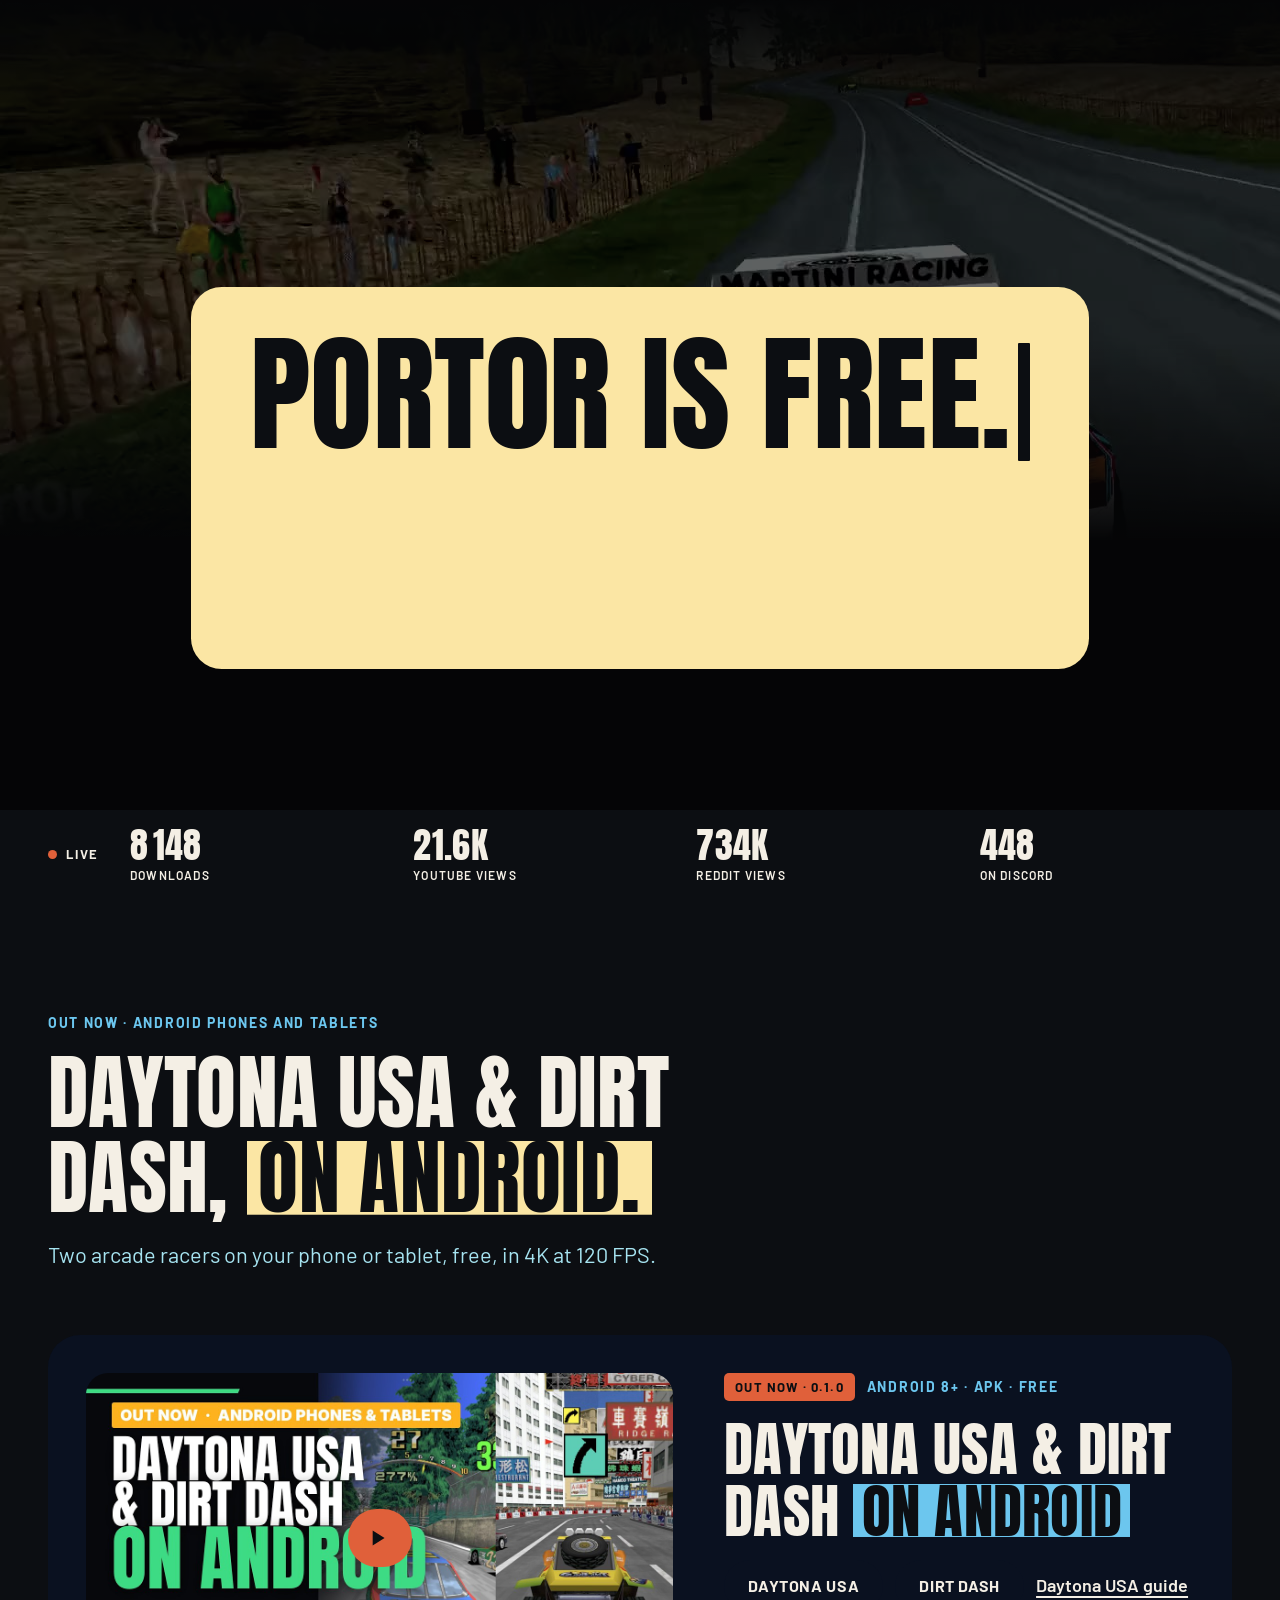
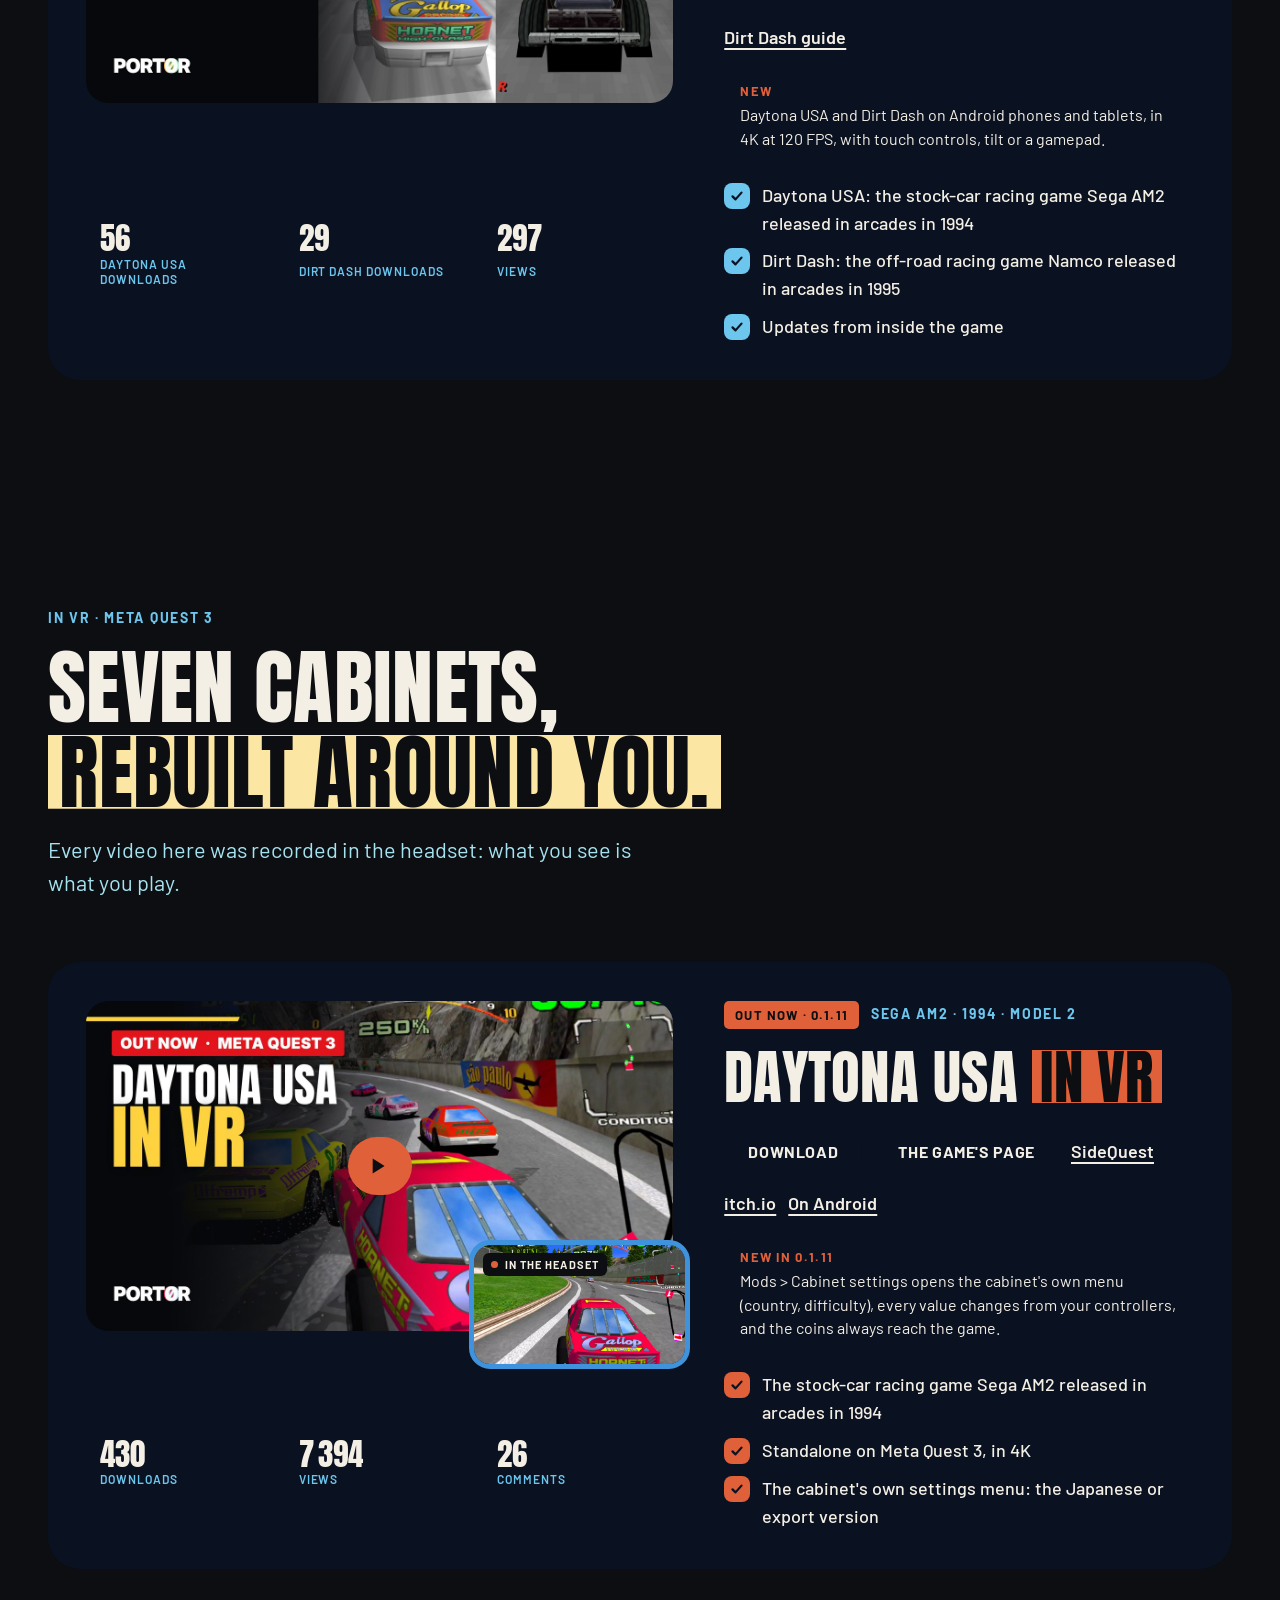
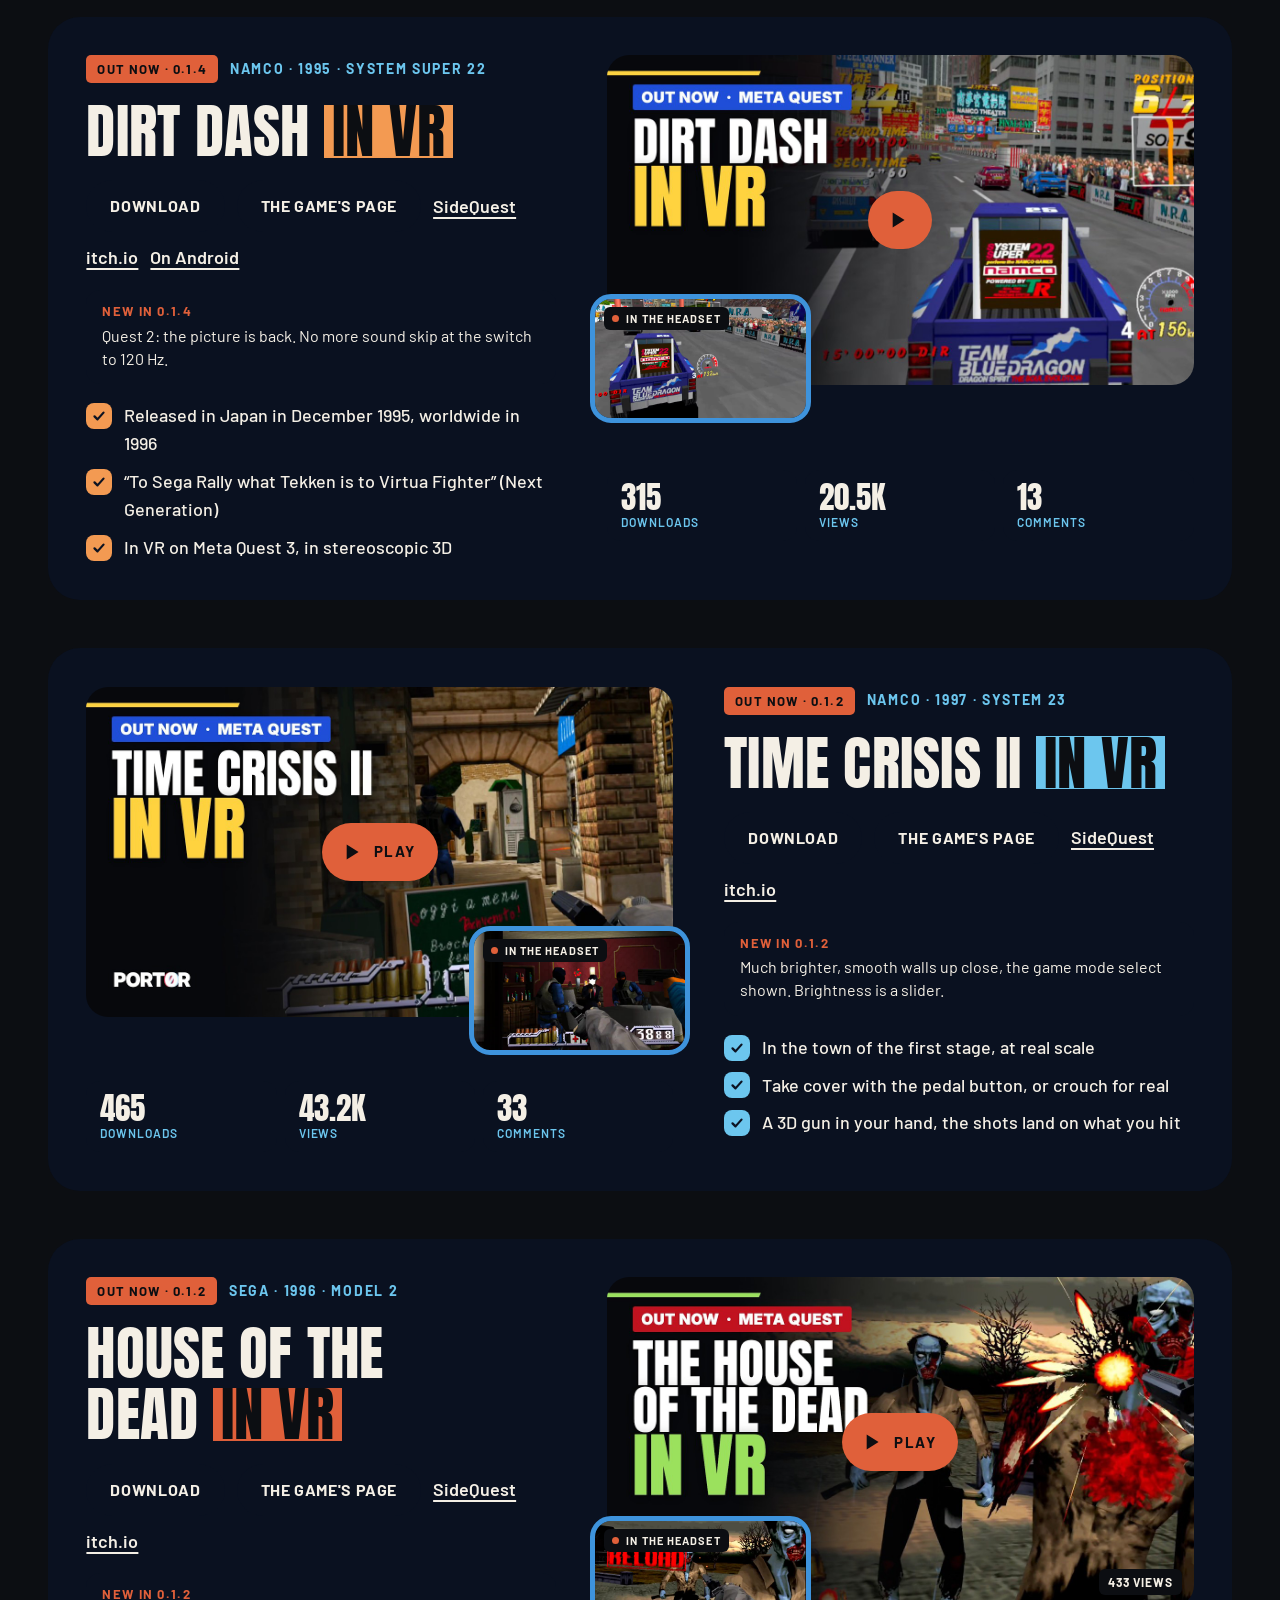
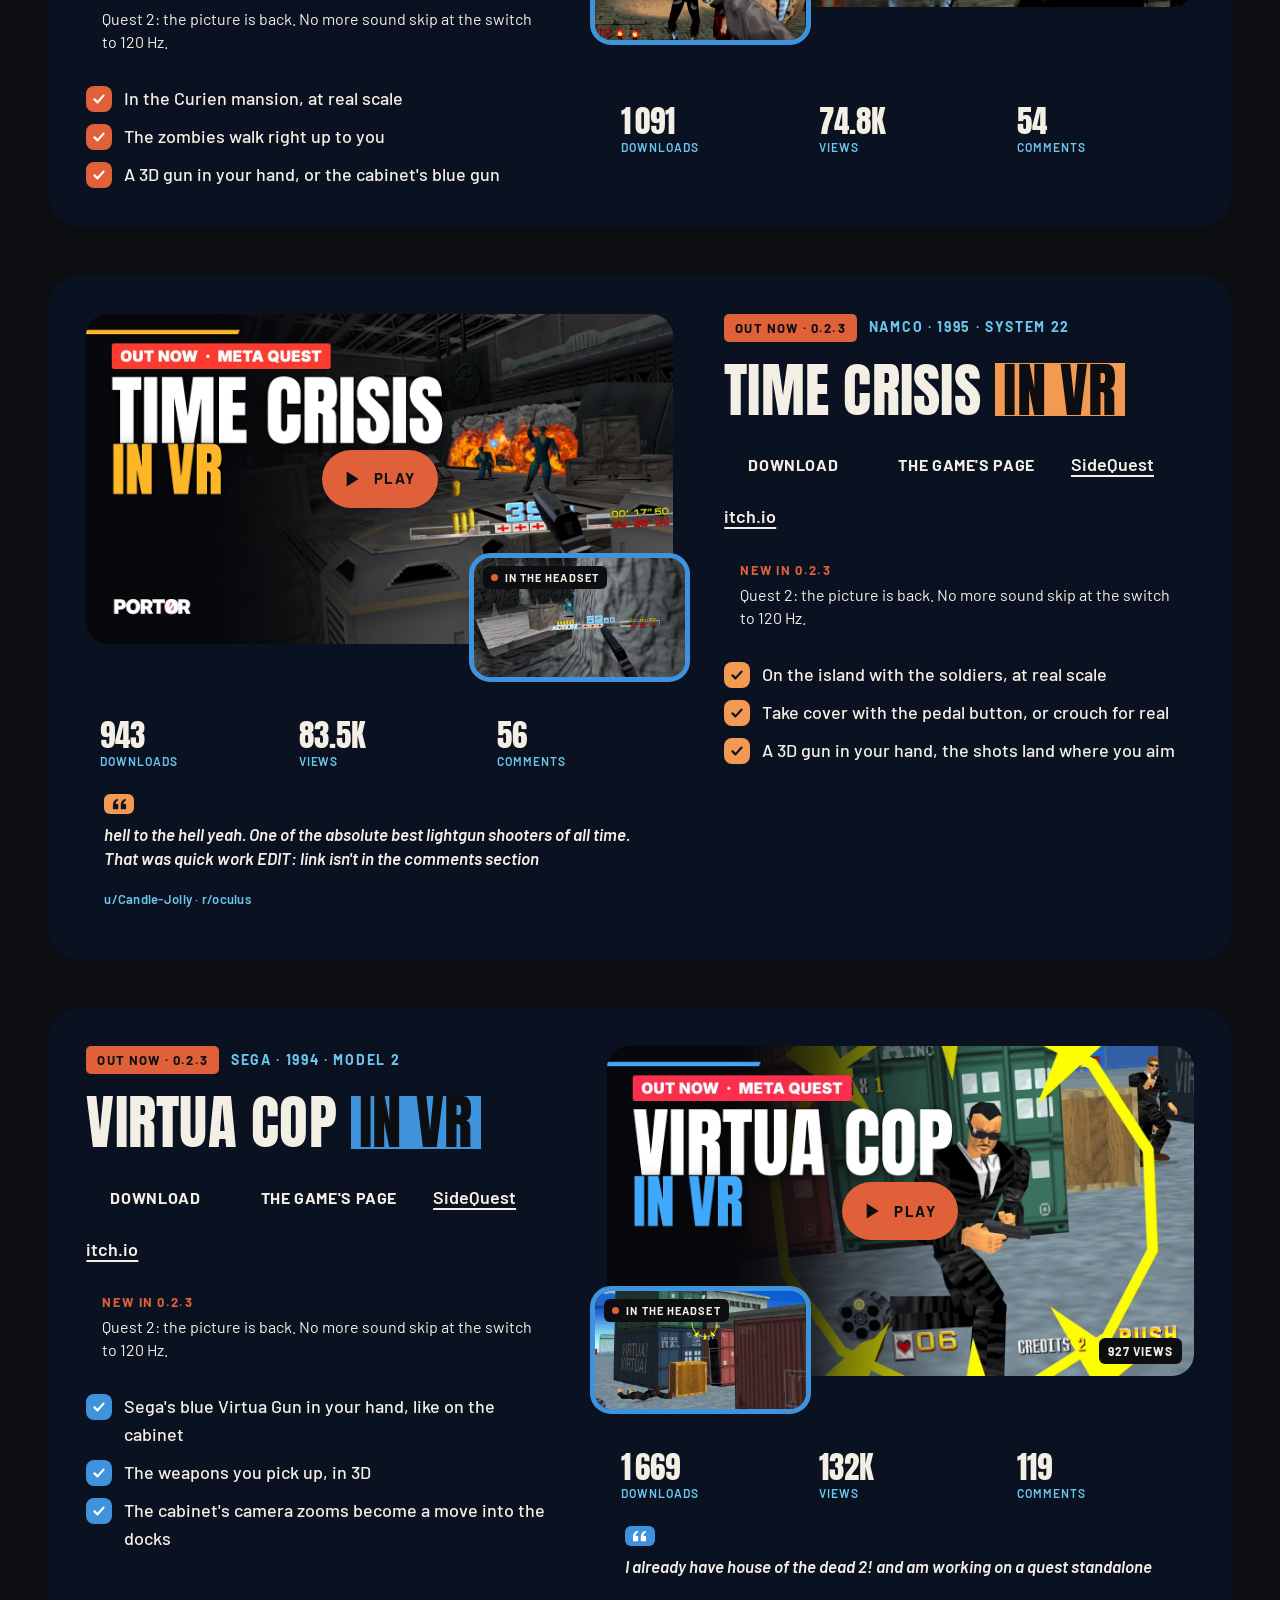
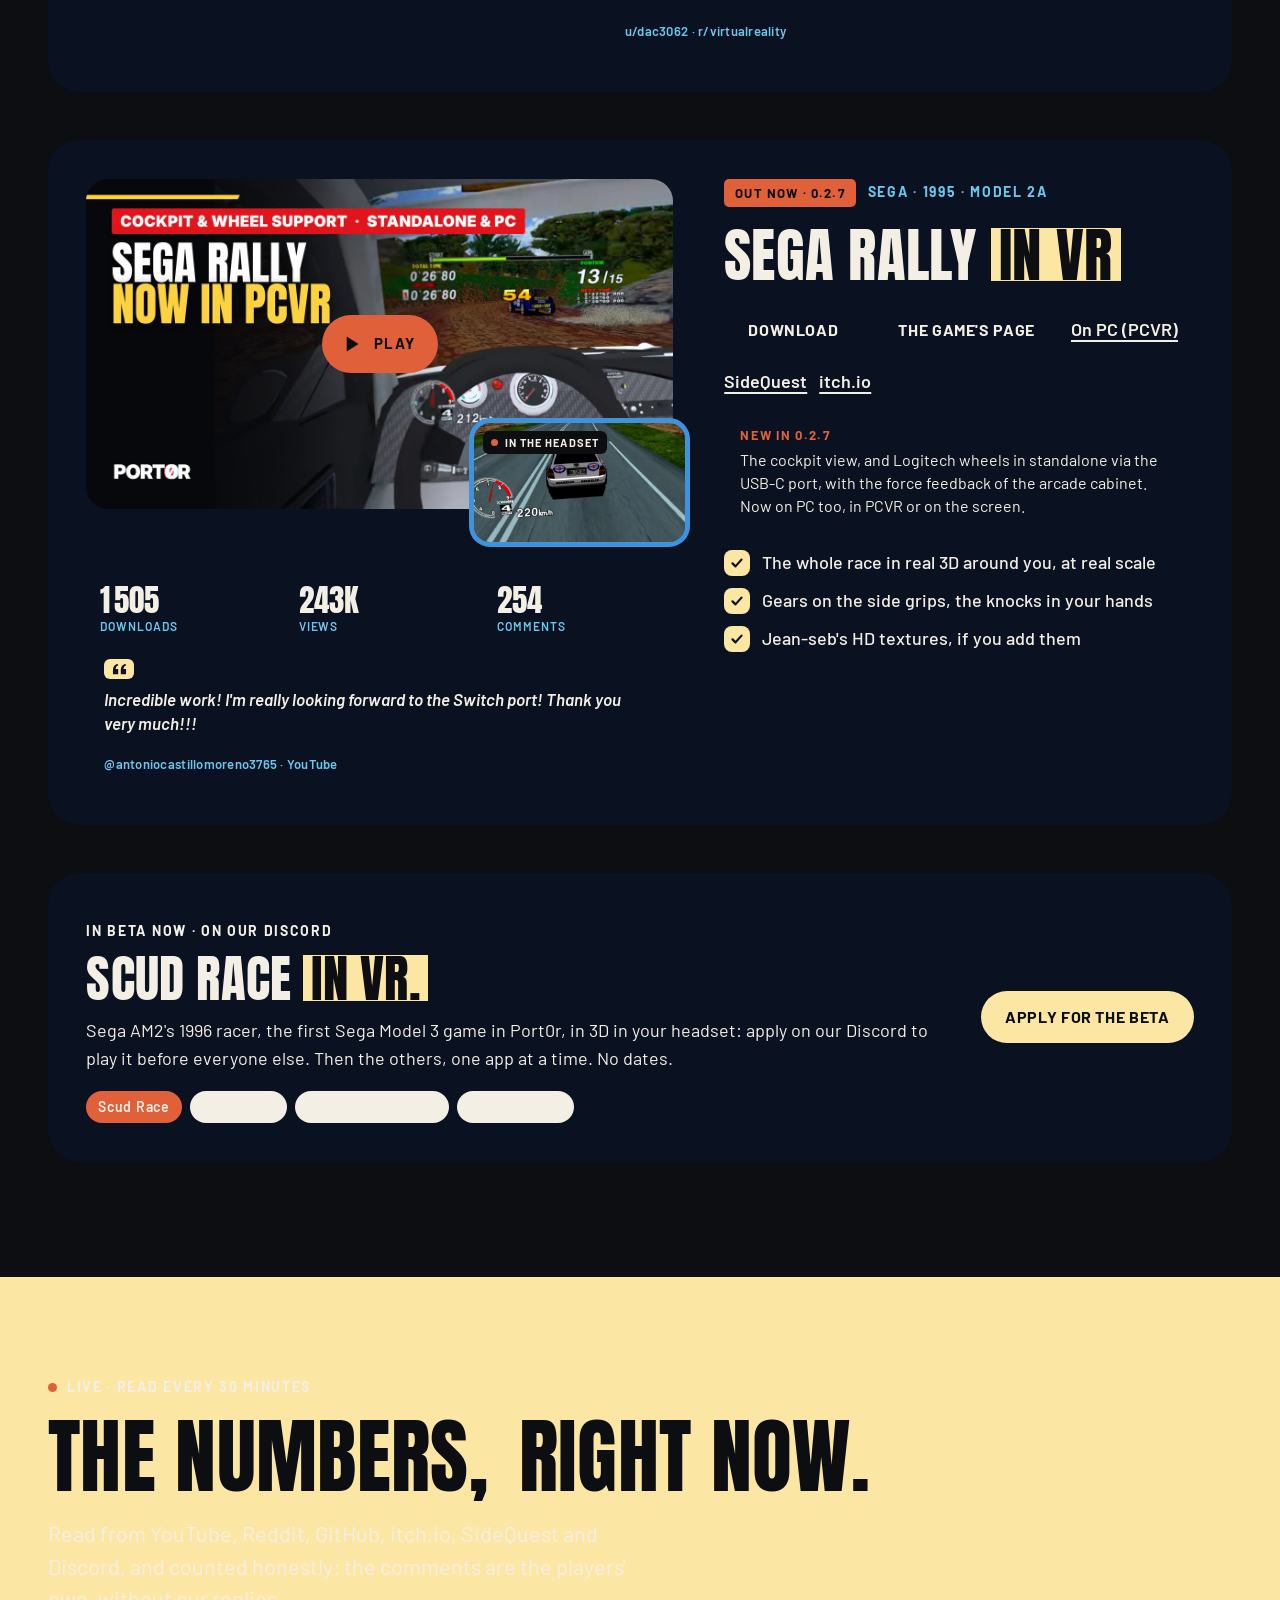
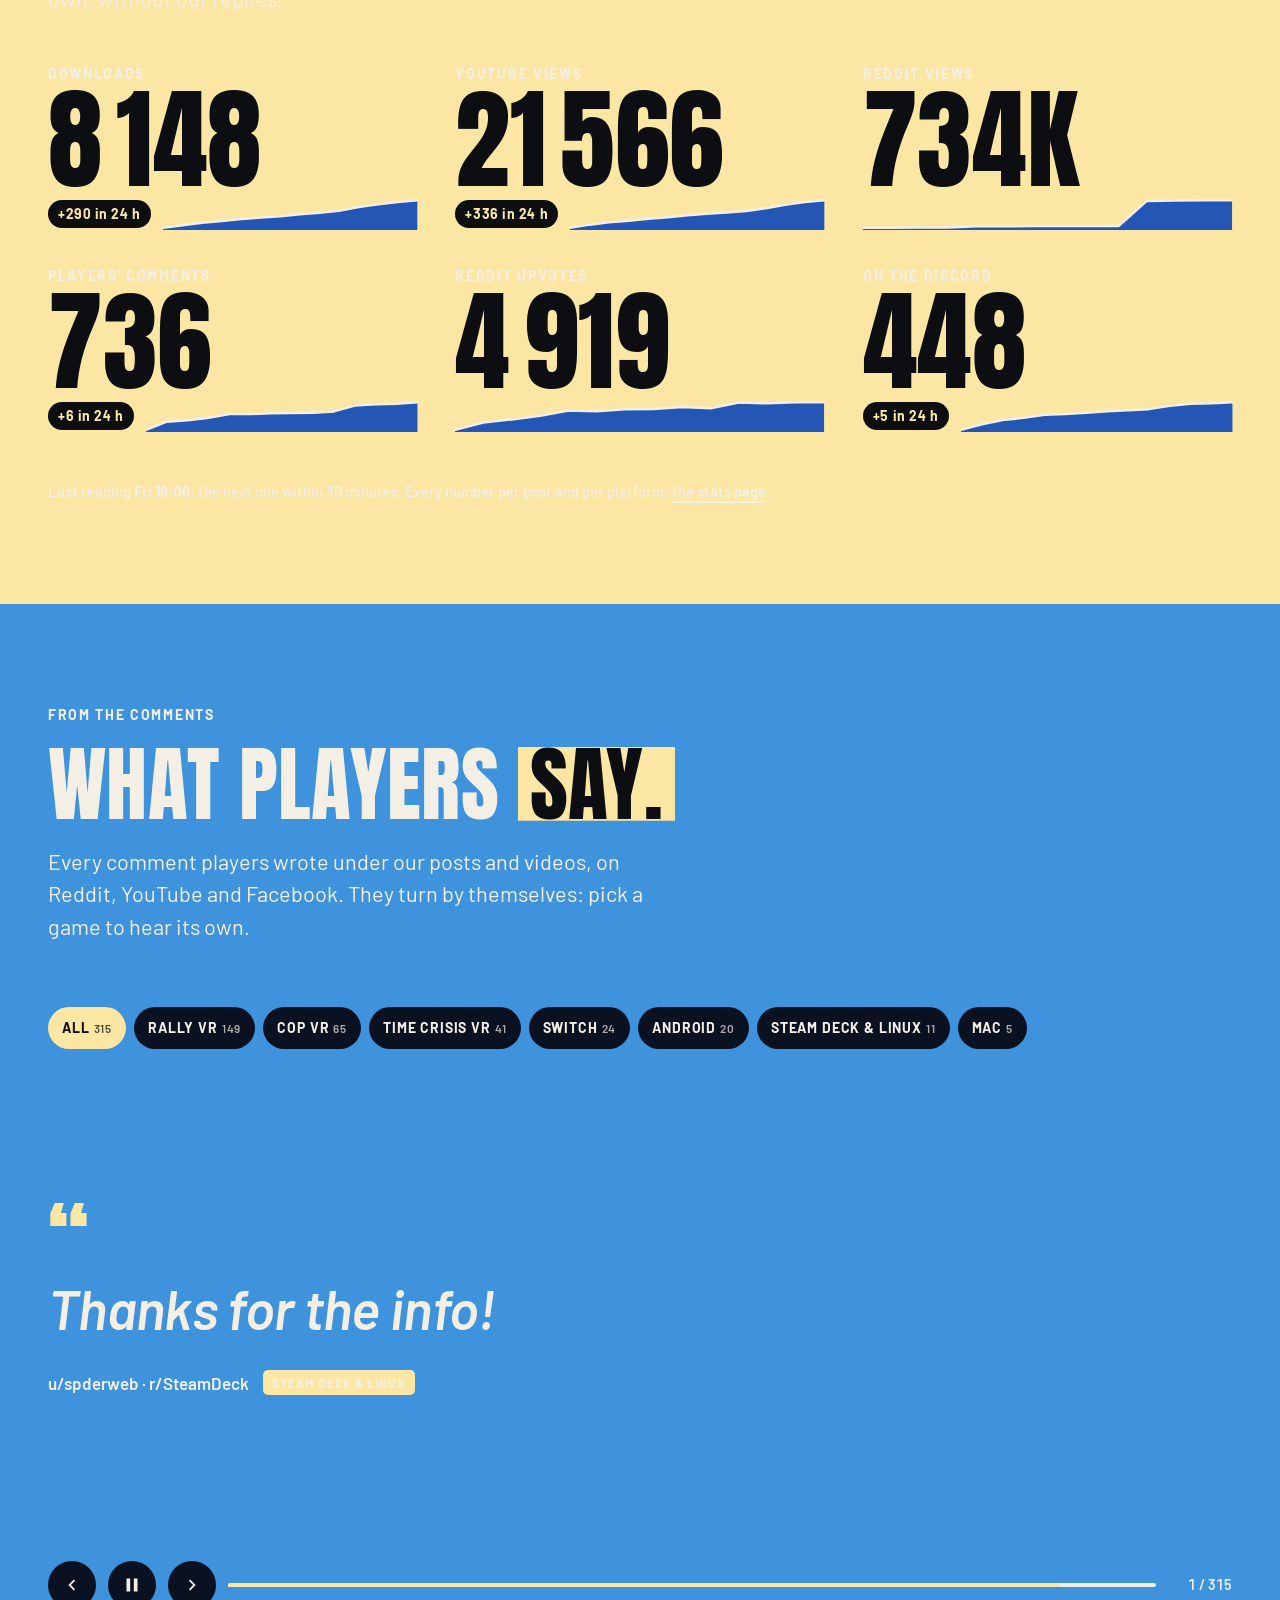
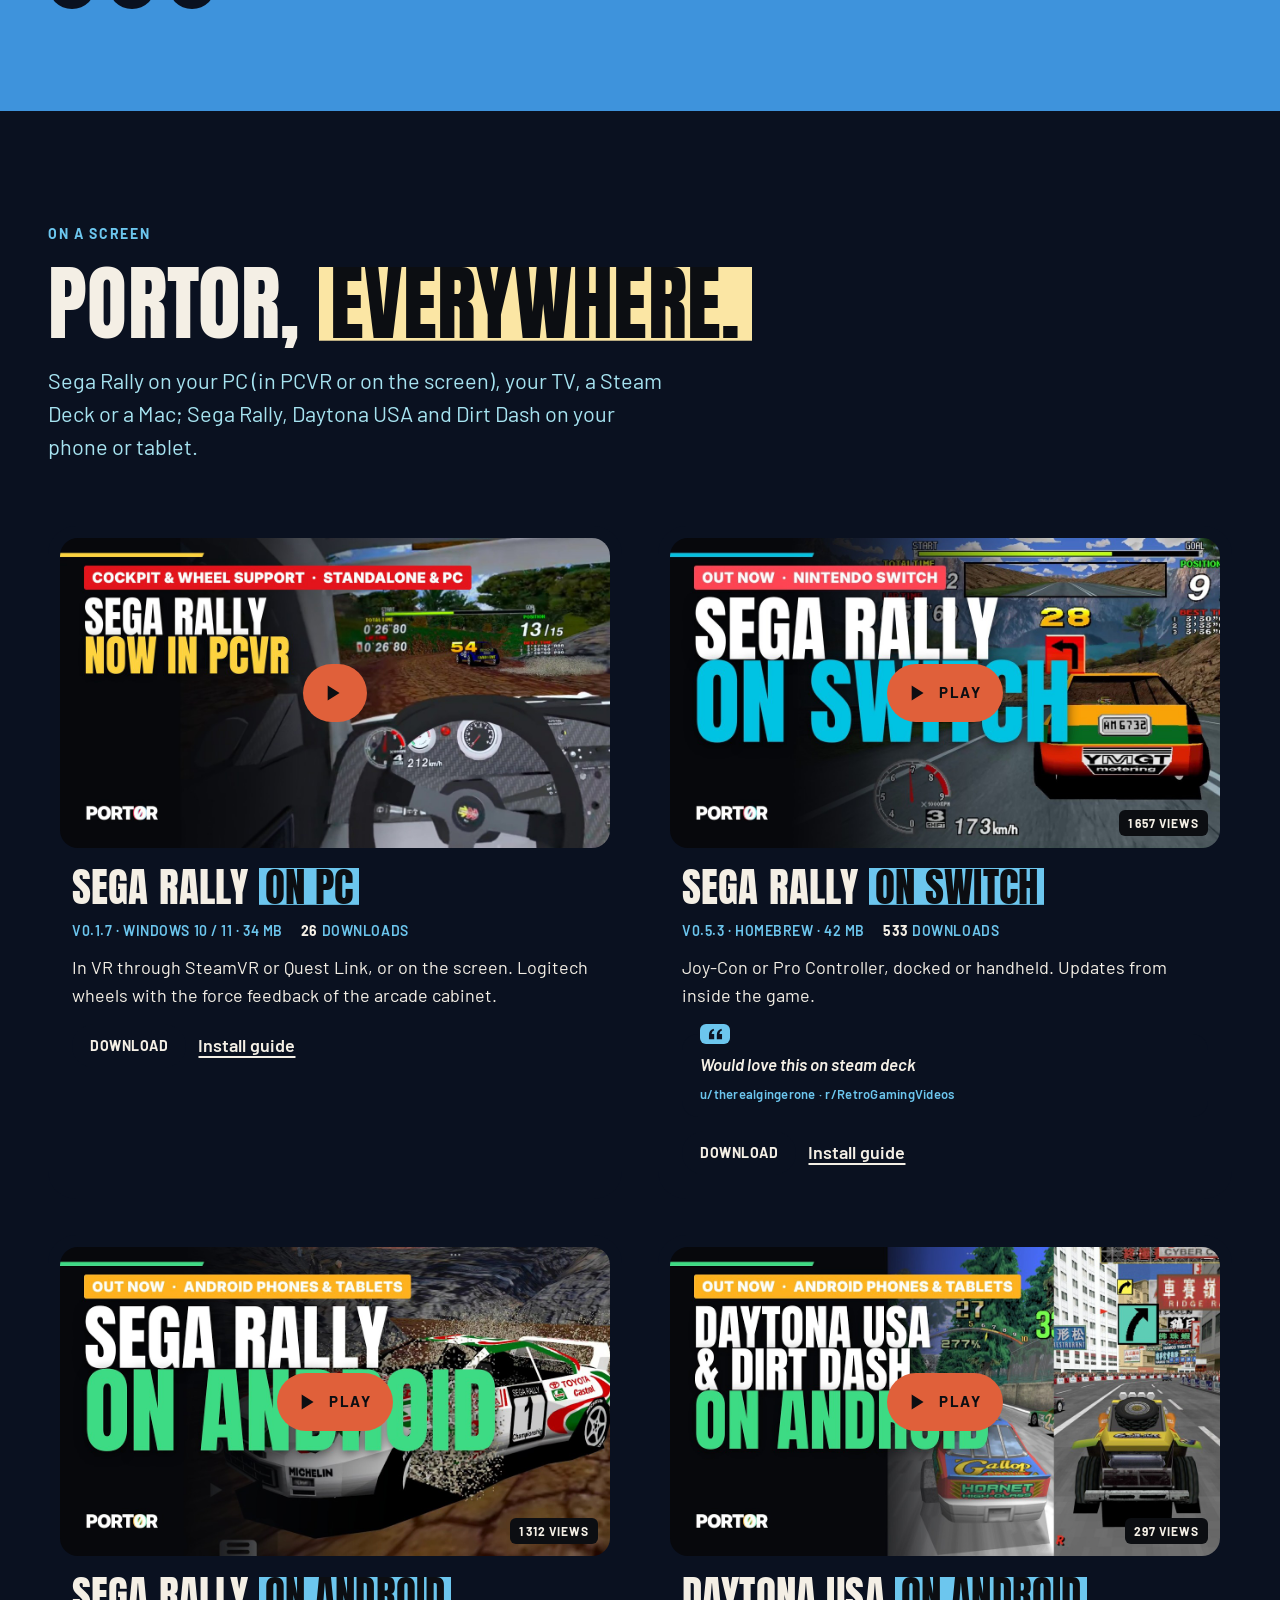
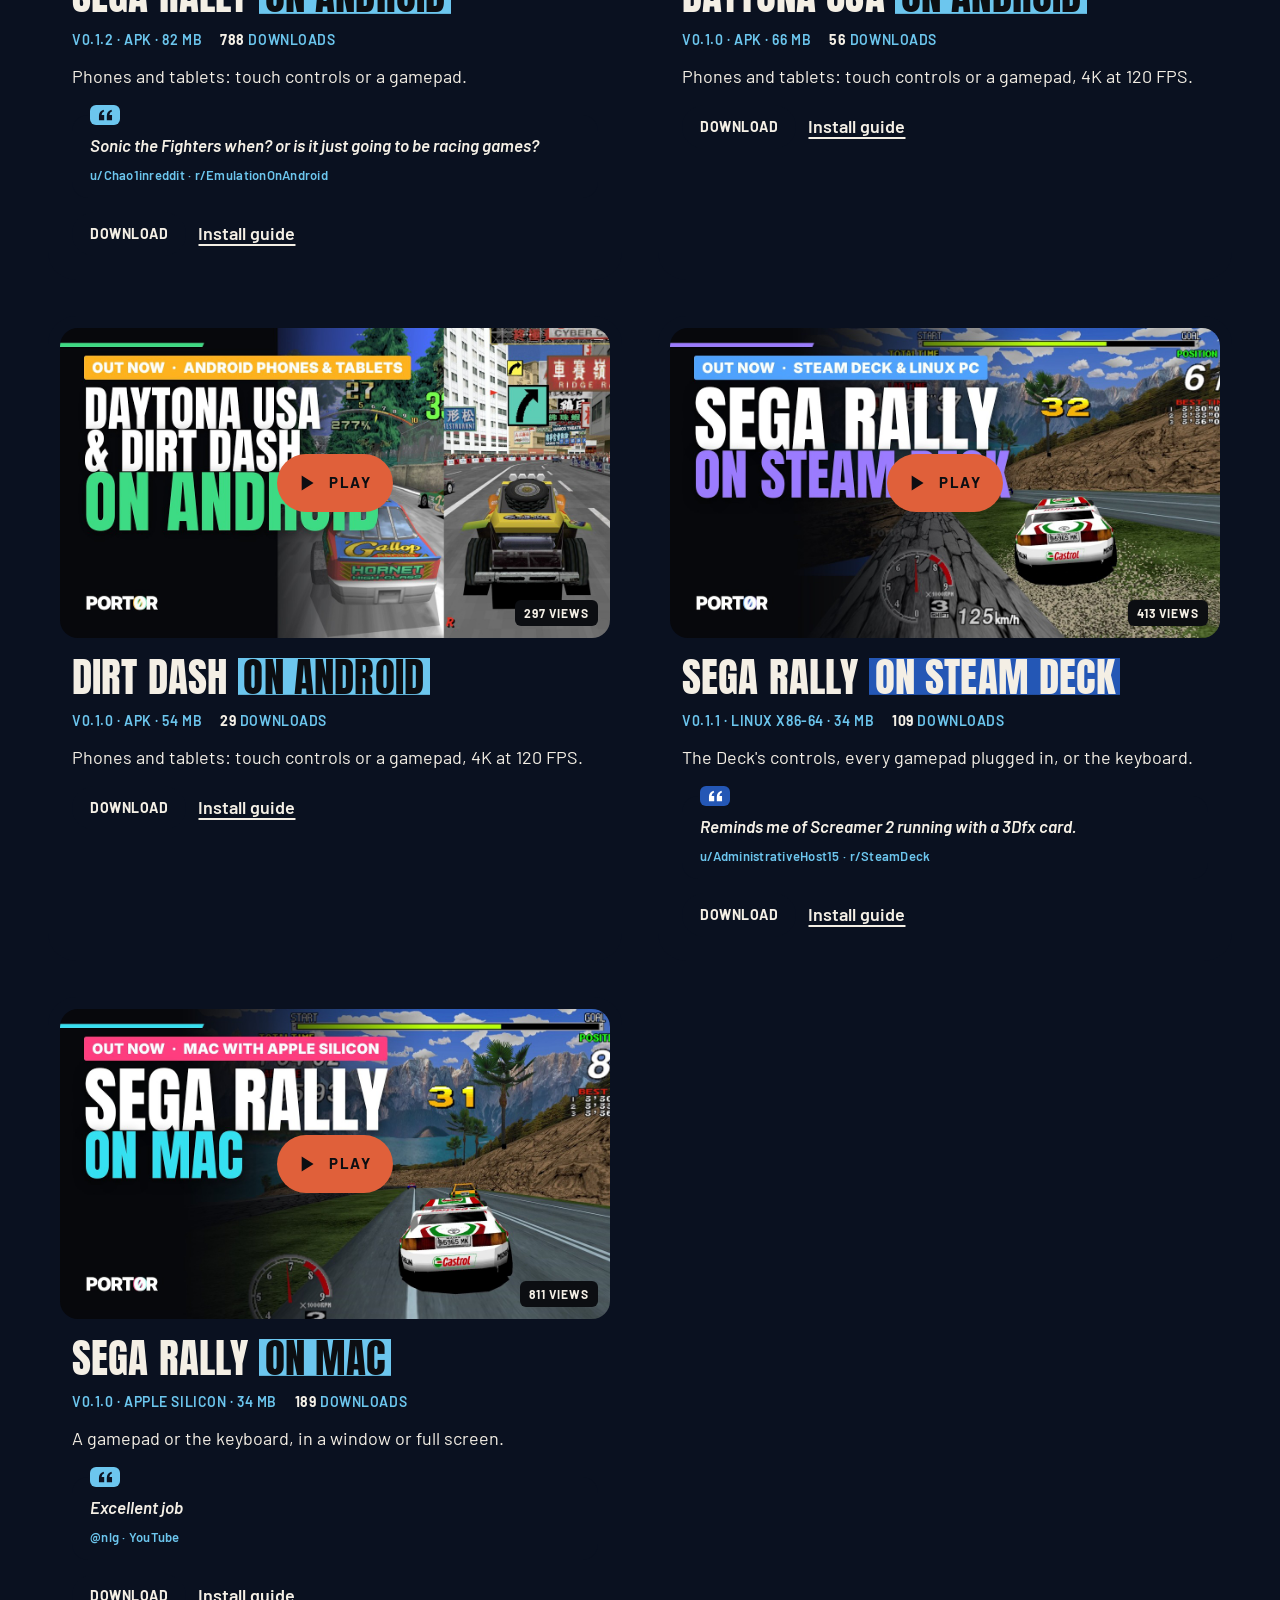
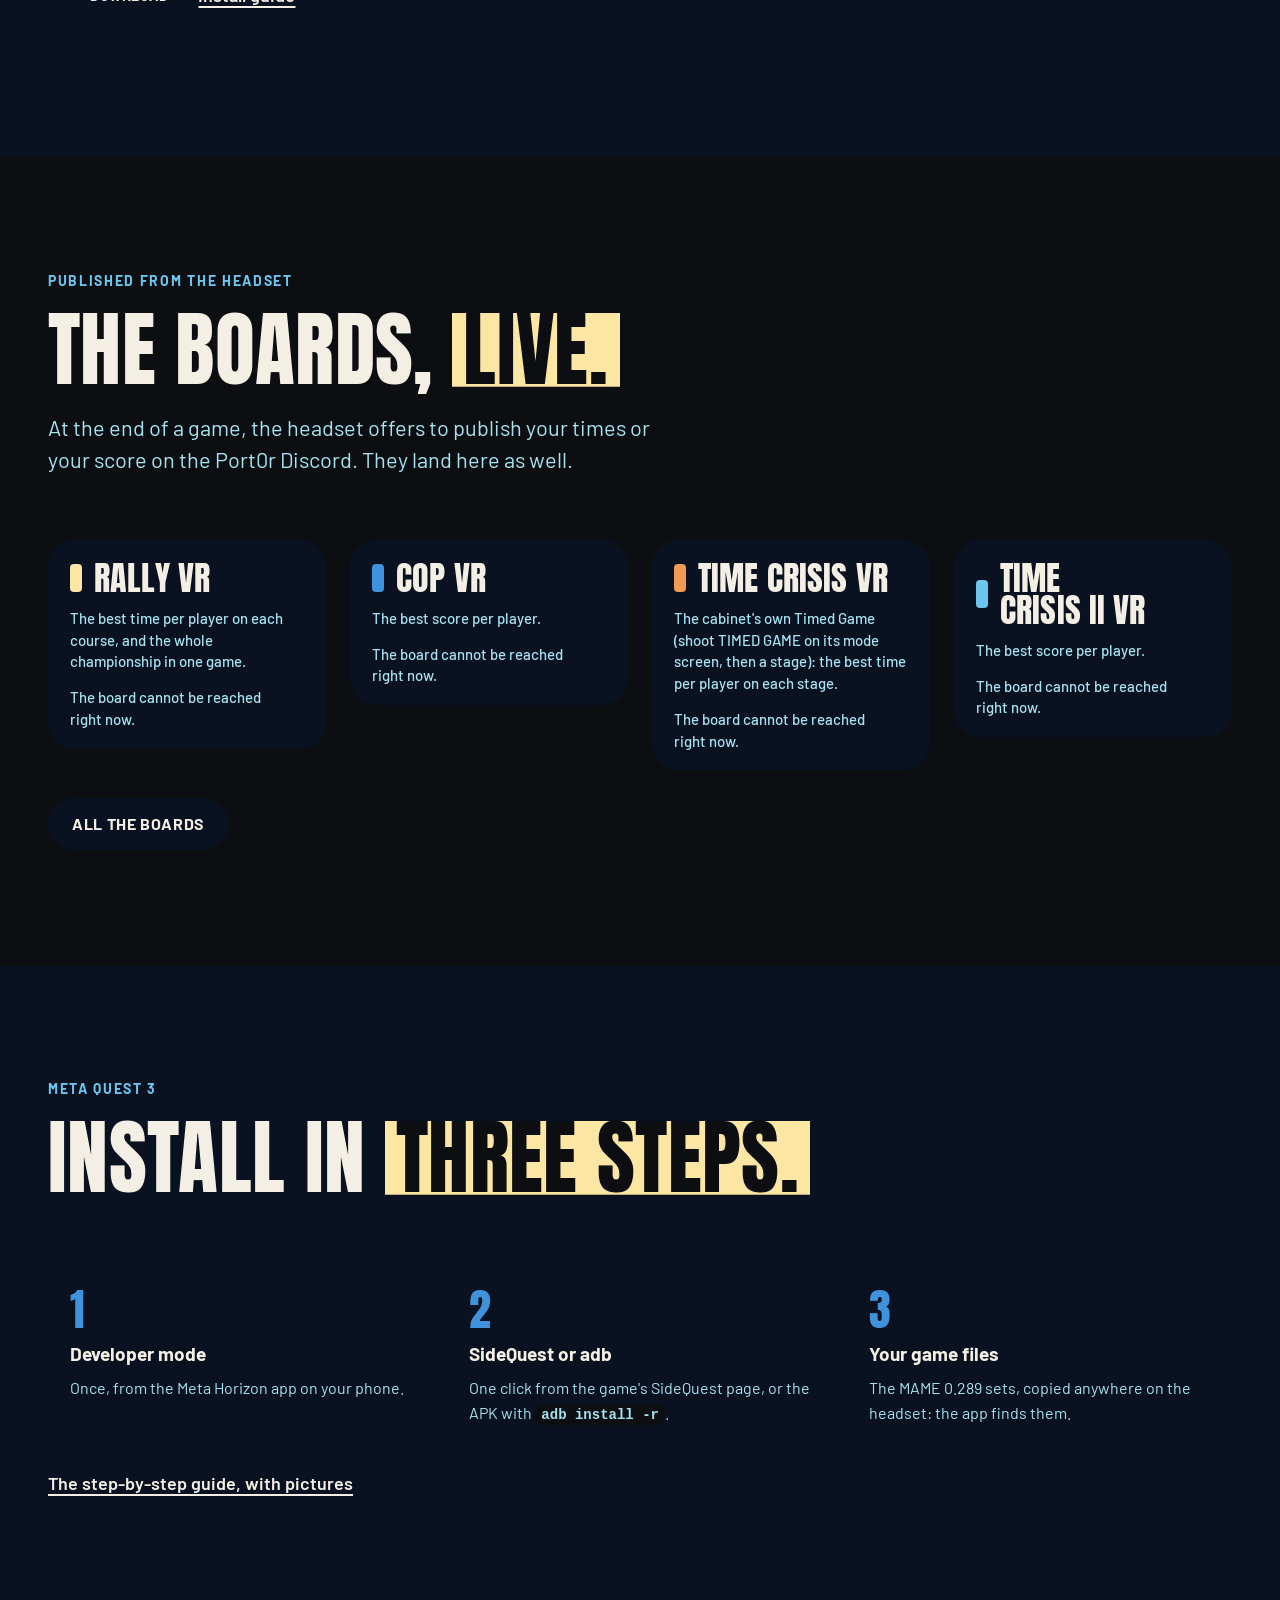
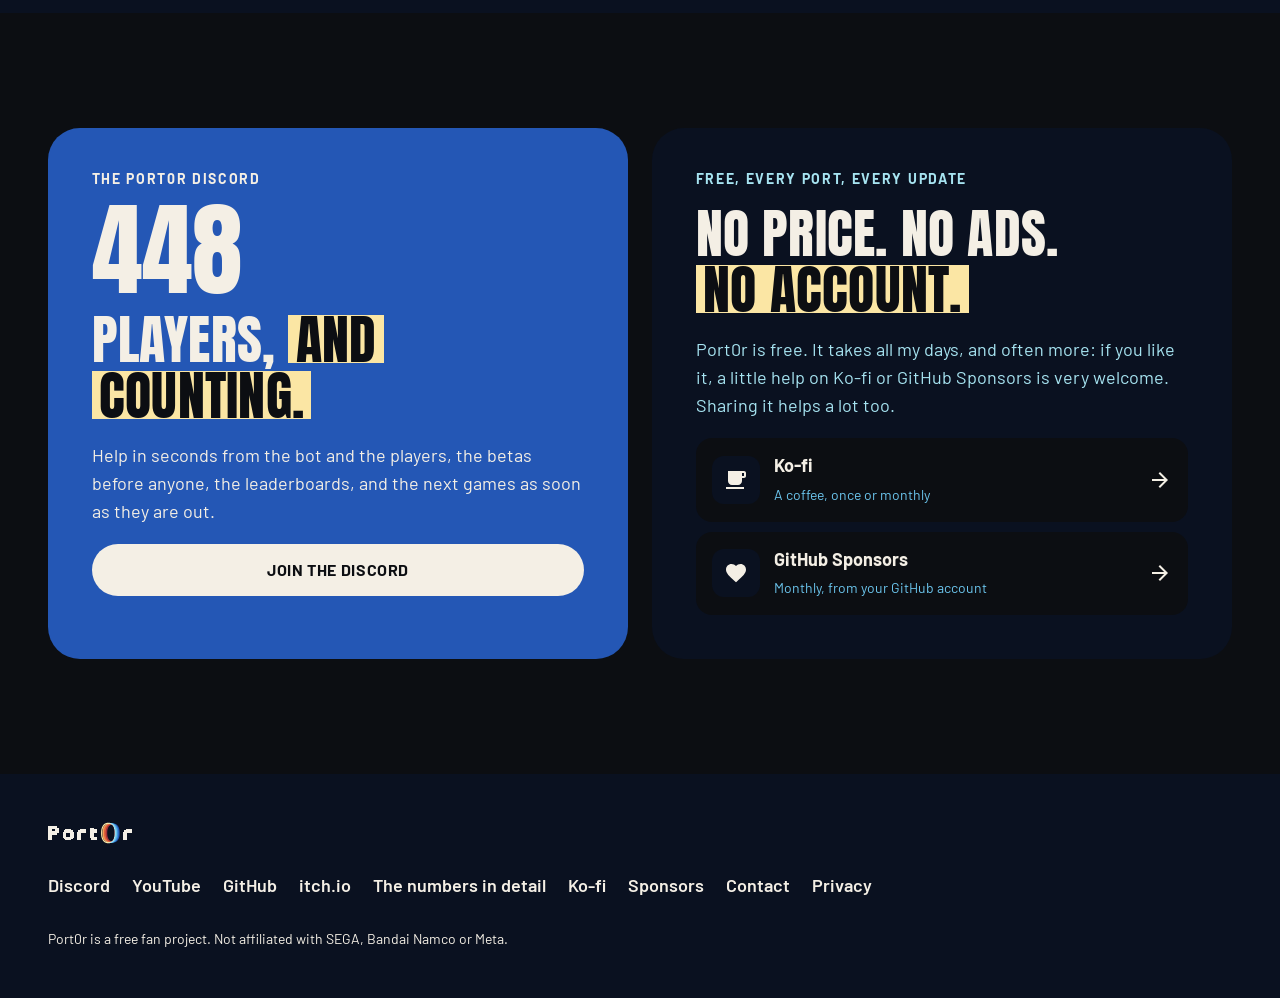
==== commit ee932935: "Port0r launch numbers, live" ====
--- a/index.html
+++ b/index.html
@@ -14,28 +14,15 @@
 <meta property="og:image:height" content="630">
 <meta name="twitter:card" content="summary_large_image">
 <meta property="og:url" content="https://port0r.com/">
-<meta name="theme-color" content="#f4efe5">
+<meta name="theme-color" content="#0c0e12">
 <link rel="icon" href="assets/port0r-icon.svg">
 <link rel="preconnect" href="https://fonts.googleapis.com">
 <link rel="preconnect" href="https://fonts.gstatic.com" crossorigin>
 <link href="https://fonts.googleapis.com/css2?family=Anton&family=Barlow:ital,wght@0,400;0,500;0,600;0,700;1,600&display=swap" rel="stylesheet">
-<script>
-try { const theme = localStorage.getItem("port0r-theme") || "light"; if (theme !== "system") document.documentElement.dataset.theme = theme === "dark" ? "dark" : "light"; }
-catch (_) { document.documentElement.dataset.theme = "light"; }
-</script>
-<link rel="stylesheet" href="site.css?v=20261030-themeintro">
-<script>
-let showIntro = true;
-try { showIntro = localStorage.getItem("port0r-intro") !== "off"; } catch (_) {}
-if (!location.hash && (showIntro || new URLSearchParams(location.search).get("intro") === "play")) {
-  document.documentElement.classList.add("intro-pending");
-  window.port0rIntroFallback = setTimeout(() => {
-    if (document.hidden) return;
-    document.getElementById("brand-intro")?.close();
-    document.documentElement.classList.remove("intro-pending");
-  }, 8500);
-}
-</script>
+<link rel="stylesheet" href="site.css?v=20261030-fullpalette">
+<!-- the help message plays first (site.js): the band, the title and the bar wait for it from the very first paint, the race
+     dimmed; if site.js never runs, everything shows after 4 s anyway (21/10/2026) -->
+<script>if (!location.hash) { document.documentElement.classList.add("ask-pre"); if (!matchMedia("(prefers-reduced-motion: reduce)").matches && !sessionStorage.getItem("port0r-logo-seen")) document.documentElement.classList.add("brand-intro-active"); setTimeout(function () { document.documentElement.classList.remove("ask-pre", "brand-intro-active"); }, 5500); }</script>
 <link rel="preload" as="image" href="assets/hero-rally.jpg" media="(min-aspect-ratio: 4/5)">
 <link rel="preload" as="image" href="assets/hero-rally-portrait.jpg" media="(max-aspect-ratio: 4/5)">
 <script type="application/ld+json">
@@ -59,20 +46,7 @@
   <symbol id="i-kofi" viewBox="0 0 24 24"><path d="M11.351 2.715c-2.7 0-4.986.025-6.83.26C2.078 3.285 0 5.154 0 8.61c0 3.506.182 6.13 1.585 8.493 1.584 2.701 4.233 4.182 7.662 4.182h.83c4.209 0 6.494-2.234 7.637-4a9.5 9.5 0 0 0 1.091-2.338C21.792 14.688 24 12.22 24 9.208v-.415c0-3.247-2.13-5.507-5.792-5.87-1.558-.156-2.65-.208-6.857-.208m0 1.947c4.208 0 5.09.052 6.571.182 2.624.311 4.13 1.584 4.13 4v.39c0 2.156-1.792 3.844-3.87 3.844h-.935l-.156.649c-.208 1.013-.597 1.818-1.039 2.546-.909 1.428-2.545 3.064-5.922 3.064h-.805c-2.571 0-4.831-.883-6.078-3.195-1.09-2-1.298-4.155-1.298-7.506 0-2.181.857-3.402 3.012-3.714 1.533-.233 3.559-.26 6.39-.26m6.547 2.287c-.416 0-.65.234-.65.546v2.935c0 .311.234.545.65.545 1.324 0 2.051-.754 2.051-2s-.727-2.026-2.052-2.026m-10.39.182c-1.818 0-3.013 1.48-3.013 3.142 0 1.533.858 2.857 1.949 3.897.727.701 1.87 1.429 2.649 1.896a1.47 1.47 0 0 0 1.507 0c.78-.467 1.922-1.195 2.623-1.896 1.117-1.039 1.974-2.364 1.974-3.897 0-1.662-1.247-3.142-3.039-3.142-1.065 0-1.792.545-2.338 1.298-.493-.753-1.246-1.298-2.312-1.298"/></symbol>
   <symbol id="i-heart" viewBox="0 0 24 24"><path d="M12 21.35l-1.45-1.32C5.4 15.36 2 12.28 2 8.5 2 5.42 4.42 3 7.5 3c1.74 0 3.41.81 4.5 2.09C13.09 3.81 14.76 3 16.5 3 19.58 3 22 5.42 22 8.5c0 3.78-3.4 6.86-8.55 11.54L12 21.35z"/></symbol>
 </svg>
-<dialog id="brand-intro" class="brand-intro" aria-label="Welcome to Port0r">
-  <div class="intro-stage">
-    <div class="intro-logo"><video playsinline preload="none"><source src="assets/port0r-logo-animation-v4.mp4" type="video/mp4"></video></div>
-    <div class="intro-message" role="group">
-      <div class="intro-words" aria-hidden="true"><p class="intro-title"></p><p class="intro-text"></p></div>
-      <div class="intro-thanks" aria-hidden="true"><b>Thank you</b><svg class="intro-heart" viewBox="0 0 24 24"><use href="#i-heart"/></svg></div>
-    </div>
-  </div>
-  <div class="intro-controls">
-    <label class="intro-preference"><input type="checkbox" data-intro-enabled checked>Play intro on visits</label>
-    <button type="button" data-intro-sound aria-pressed="true"><svg viewBox="0 0 24 24" aria-hidden="true"><path fill="currentColor" d="M3 9v6h4l5 4V5L7 9H3Zm13-5v2a7 7 0 0 1 0 12v2a9 9 0 0 0 0-16Zm0 4v8a5 5 0 0 0 0-8Z"/></svg><span>Sound on</span></button>
-    <button type="button" data-intro-skip>Skip intro <svg viewBox="0 0 24 24" aria-hidden="true"><path fill="currentColor" d="m13 5-1.4 1.4 4.6 4.6H4v2h12.2l-4.6 4.6L13 19l7-7Z"/></svg></button>
-  </div>
-</dialog>
+<div id="brand-intro" class="brand-intro" aria-hidden="true"><video autoplay playsinline preload="auto"><source src="assets/port0r-logo-animation-v4.mp4" type="video/mp4"></video></div>
 
 <header class="top over" id="top">
   <div class="wrap">
@@ -101,6 +75,8 @@
       </span>
     </div></div>
   </aside>
+  <!-- the same words, big over the race at first, streamed in, then flown into the band above (21/10/2026, site.js) -->
+  <div class="ask-big" aria-hidden="true"><div class="ask-card"><p class="ask-big-1"></p><p class="ask-big-2"></p></div></div>
   <div class="hero-media" aria-hidden="true">
     <video muted loop playsinline preload="auto" poster="assets/hero-rally.jpg"
       data-wide="assets/hero-rally.mp4" data-wide-poster="assets/hero-rally.jpg"
@@ -133,7 +109,7 @@
       </div>
     </div>
     <div class="row">
-      <a class="btn primary" href="#games">Get the games</a>
+      <a class="btn yellow" href="#games">Get the games</a>
       <button class="btn glass" type="button" data-watch="FqwEK0hJ_Yc"><svg viewBox="0 0 24 24" aria-hidden="true"><path fill="currentColor" d="M8 5v14l11-7z"/></svg>Watch the video</button>
     </div>
     <!-- every place Port0r lives, one address to give: port0r.com (17/10/2026, Guillaume) -->
@@ -441,7 +417,7 @@
             <li>Sega Super GT 24h</li><li>Virtua Racing</li>
           </ul>
         </div>
-        <a class="btn primary" href="https://discord.gg/XMk7GgapuN">Apply for the beta</a>
+        <a class="btn yellow" href="https://discord.gg/XMk7GgapuN">Apply for the beta</a>
       </aside>
     </div>
   </div>
@@ -451,7 +427,7 @@
   <div class="wrap">
     <header class="head">
       <p class="kicker"><span class="dot" aria-hidden="true"></span>Live · read every 30 minutes</p>
-      <h2 class="converge" id="live-title">The numbers, <span class="hl" style="--c:var(--cyan);--on:#0c0e12">right now.</span></h2>
+      <h2 class="converge" id="live-title">The numbers, <span class="hl" style="--c:var(--yellow);--on:#0c0e12">right now.</span></h2>
       <p class="lead">Read from YouTube, Reddit, GitHub, itch.io, SideQuest and Discord, and counted honestly: the comments are the players' own, without our replies.</p>
     </header>
     <div class="board" id="board">
@@ -470,7 +446,7 @@
   <div class="wrap">
     <header class="head">
       <p class="kicker">From the comments</p>
-      <h2 class="converge" id="voices-title">What players <span class="hl" style="--c:var(--cyan);--on:#0c0e12">say.</span></h2>
+      <h2 class="converge" id="voices-title">What players <span class="hl" style="--c:var(--yellow);--on:#0c0e12">say.</span></h2>
       <p class="lead">Every comment players wrote under our posts and videos, on Reddit, YouTube and Facebook. They turn by themselves: pick a game to hear its own.</p>
     </header>
     <div class="filters" id="filters" role="group" aria-label="Whose words"></div>
@@ -650,7 +626,7 @@
 
 <dialog class="watch" id="watch" aria-label="Video"><div class="watch-in"><button type="button" class="watch-x" aria-label="Close" data-close><svg viewBox="0 0 24 24" aria-hidden="true"><path fill="currentColor" d="M19 6.41 17.59 5 12 10.59 6.41 5 5 6.41 10.59 12 5 17.59 6.41 19 12 13.41 17.59 19 19 17.59 13.41 12z"/></svg></button><div class="watch-frame"></div></div></dialog>
 
-<script src="site.js?v=20261030-themeintro" defer></script>
+<script src="site.js?v=20261027a" defer></script>
 <script src="hit.js?v=20261021a" defer></script>
 </body>
 </html>
--- a/site.css
+++ b/site.css
@@ -1,27 +1,22 @@
-/* Port0r: light by default, with an explicit dark or device setting.
-   The logo's eleven colors define every surface and accent. Warm and cool game cards alternate;
-   blue carries general actions, while the shared logo/message intro and support strip stay on ink. */
+/* port0r.com, third draft (16/10/2026). Guillaume on the second one: « pas bien beau, trop simple, blanc et noir, la police
+   un peu étirée, on dirait un premier site WordPress avec le thème de base ... on peut faire beaucoup mieux », « on a de la
+   matière ». The identity now comes from the material he likes, our YouTube thumbnails: a tall Anton headline whose second
+   line wears the game's colour (here a coloured block, so it reads on a light page too), the red OUT NOW chip, the PORT0R
+   wordmark's two eyes, red and cyan. The page stays light (13/10: « pas noir, ça fait nébuleux et underground ») and its colour
+   comes from the games: each one owns the hue of its thumbnail. Media first: every video we made plays right here, the
+   numbers are live, the players' words turn in big. No border anywhere: surfaces are told apart by their background. */
 
 @property --stereo { syntax: "<length>"; inherits: true; initial-value: 0em; }
 @property --p { syntax: "<number>"; inherits: false; initial-value: 0; }
 
 :root {
   color-scheme: light;
-  --paper: #f4efe5;
-  --paper-2: #a6e3f0;
-  --card: #a6e3f0;
-  --inset: #f4efe5;
-  --ink: #0c0e12;
-  --ink-2: #0a1120;
-  --ink-3: #2457b5;
-  --accent-text: #a8323a;
-  --danger-text: #a8323a;
-  --game-warm: #fbe6a4;
-  --game-cool: #a6e3f0;
-  --game-secondary: #2457b5;
-  --voices-bg: #2457b5;
-  --logo-light: block;
-  --logo-dark: none;
+  --paper: #0c0e12;
+  --paper-2: #0a1120;
+  --card: #0a1120;
+  --ink: #f4efe5;
+  --ink-2: #a6e3f0;
+  --ink-3: #6cc6ee;
   --night: #0c0e12;
   --void: #0a1120;
   --red: #e0603a;
@@ -43,27 +38,6 @@
   --shadow-media: none;
 }
 
-:root[data-theme="dark"] {
-  color-scheme: dark;
-  --paper: #0c0e12; --paper-2: #0a1120; --card: #0a1120; --inset: #0c0e12;
-  --ink: #f4efe5; --ink-2: #a6e3f0; --ink-3: #6cc6ee;
-  --accent-text: #f4efe5; --danger-text: #f39a52;
-  --game-warm: #a8323a; --game-cool: #2457b5; --voices-bg: #0a1120;
-  --game-secondary: #f4efe5;
-  --logo-light: none; --logo-dark: block;
-}
-@media (prefers-color-scheme: dark) {
-  :root:not([data-theme]) {
-  color-scheme: dark;
-  --paper: #0c0e12; --paper-2: #0a1120; --card: #0a1120; --inset: #0c0e12;
-  --ink: #f4efe5; --ink-2: #a6e3f0; --ink-3: #6cc6ee;
-  --accent-text: #f4efe5; --danger-text: #f39a52;
-  --game-warm: #a8323a; --game-cool: #2457b5; --voices-bg: #0a1120;
-  --game-secondary: #f4efe5;
-  --logo-light: none; --logo-dark: block;
-  }
-}
-
 *, *::before, *::after { box-sizing: border-box; }
 html { -webkit-text-size-adjust: 100%; scroll-behavior: smooth; scroll-padding-top: calc(var(--top-h) + 12px); }
 body { margin: 0; background: var(--paper); color: var(--ink); font: 400 18px/1.55 var(--text); -webkit-font-smoothing: antialiased;
@@ -72,7 +46,7 @@
 figure, blockquote { margin: 0; }
 a { color: inherit; }
 button { font: inherit; color: inherit; }
-::selection { background: var(--cyan); color: #0c0e12; }
+::selection { background: var(--yellow); color: var(--ink); }
 :focus-visible { outline: 3px solid var(--blue); outline-offset: 3px; border-radius: 6px; }
 .skip { position: absolute; left: 12px; top: -60px; z-index: 100; background: var(--void); color: #f4efe5; padding: 10px 14px;
   border-radius: 10px; text-decoration: none; font-weight: 600; }
@@ -88,11 +62,11 @@
 /* the second line, in the game's colour: a block, like a sticker on the cabinet */
 .hl { display: inline; color: var(--on, #0c0e12); padding: 0 .14em; box-decoration-break: clone; -webkit-box-decoration-break: clone;
   /* the colour block hugs the capitals (Anton's line box is far taller than its caps: a plain background bit into the line above) */
-  background: linear-gradient(var(--c, var(--blue)), var(--c, var(--blue))) 0 var(--hl-top, .3em) / 100% var(--hl-h, .9em) no-repeat; }
+  background: linear-gradient(var(--c, var(--yellow)), var(--c, var(--yellow))) 0 var(--hl-top, .3em) / 100% var(--hl-h, .9em) no-repeat; }
 h1:has(.hl), h2:has(.hl), h3:has(.hl) { line-height: 1.04; }
 .chip { display: inline-flex; align-items: center; gap: 8px; width: fit-content; background: var(--red); color: #0c0e12;
   font: 700 13px/1 var(--text); letter-spacing: .09em; text-transform: uppercase; padding: 8px 11px 7px; border-radius: 5px; }
-.chip.soft { background: var(--inset); color: var(--ink-2); }
+.chip.soft { background: var(--void); color: var(--ink-2); }
 .chip.on-dark { background: var(--void); color: #f4efe5; backdrop-filter: blur(10px); -webkit-backdrop-filter: blur(10px); }
 .eyes { display: inline-flex; gap: 4px; flex: none; }
 .eyes i { width: 9px; height: 9px; border-radius: 50%; background: var(--red-eye); }
@@ -121,12 +95,12 @@
 .btn svg { width: 20px; height: 20px; flex: none; fill: currentColor; }   /* an icon takes its button's colour (21/10: the band's Ko-fi and heart were black on the dark buttons) */
 .btn:hover { transform: translateY(-2px); box-shadow: none; }
 .btn:active { transform: translateY(0) scale(.97); transition-duration: .08s; }
-.btn.primary { background: var(--blue); color: #0c0e12; }
+.btn.yellow { background: var(--yellow); color: #0c0e12; }
 .btn.white { background: #f4efe5; color: #0c0e12; }
 .btn.glass { background: var(--void); color: #f4efe5; backdrop-filter: blur(12px); -webkit-backdrop-filter: blur(12px); }
 .btn.glass:hover { background: #2457b5; color: #f4efe5; }
-.btn.soft { background: var(--inset); color: var(--ink); }
-.btn.soft:hover { background: var(--blue); color: #0c0e12; box-shadow: none; }
+.btn.soft { background: var(--void); color: #f4efe5; }
+.btn.soft:hover { background: var(--blue); box-shadow: none; }
 .btn.sm { min-height: 44px; padding: 0 18px; font-size: 14px; }
 .row { display: flex; flex-wrap: wrap; gap: 12px; align-items: center; }
 .link { font-weight: 600; text-decoration: underline; text-decoration-thickness: 2px; text-underline-offset: 4px;
@@ -135,24 +109,21 @@
 
 /* ---- the top bar ---- */
 .top { position: fixed; inset: 0 0 auto 0; z-index: 50; height: calc(var(--top-h) + env(safe-area-inset-top, 0px));
-  padding-top: env(safe-area-inset-top, 0px); }
+  padding-top: env(safe-area-inset-top, 0px); transition: background-color .25s, box-shadow .25s, color .25s; }
 .top .wrap { height: var(--top-h); display: flex; align-items: center; justify-content: space-between; gap: 16px; }
 .top .mark img { height: 24px; width: auto; }
 .top nav { display: flex; align-items: center; gap: 4px; }
 .top nav a { text-decoration: none; font: 700 14px/1 var(--text); letter-spacing: .08em; text-transform: uppercase;
-  padding: 12px; border-radius: 999px; }
-.top nav a:not(.btn):hover, .top nav a[aria-current="page"] { background: var(--void); color: #f4efe5; }
-.top nav .btn { min-height: 44px; margin-left: 6px; padding: 0 16px; }
+  padding: 12px; border-radius: 999px; transition: background-color .18s; }
+.top nav a:not(.btn):hover, .top nav a[aria-current="page"] { background: var(--void); }
+.top nav .btn { min-height: 42px; margin-left: 6px; padding: 0 16px; }
 .top.over { color: #f4efe5; }
-.top .mark .on-light { display: var(--logo-light); }
-.top .mark .on-dark { display: var(--logo-dark); }
-.top.over .mark .on-light { display: none; }
+.top .mark .on-dark, .top.over .mark .on-light { display: none; }
 .top.over .mark .on-dark { display: block; filter: drop-shadow(0 1px 8px #0c0e12); }
 .top.over nav .btn { background: #f4efe5; color: #0c0e12; }
-.top.solid { background: var(--paper); color: var(--ink);
+.top.solid { background: #f4efe5; color: #0c0e12;
   backdrop-filter: blur(14px) saturate(1.4); -webkit-backdrop-filter: blur(14px) saturate(1.4);
   box-shadow: none; }
-.top.solid nav .btn { background: var(--void); color: #f4efe5; transition: transform .18s var(--ease-out); }
 @media (max-width: 900px) { .top nav .opt { display: none; } }
 @media (max-width: 420px) { .top nav a:not(.btn) { padding: 12px 8px; font-size: 13px; } .top .mark img { height: 24px; } }
 
@@ -217,15 +188,13 @@
 .hero > .hero-copy { align-self: end; padding-top: calc(var(--hfit) * 28px); padding-bottom: calc(var(--hfit) * 34px); }
 .ask { position: relative; z-index: 2; padding-top: calc(var(--top-h) + env(safe-area-inset-top, 0px) + var(--hfit) * 12px); }
 .ask-in { display: flex; flex-wrap: wrap; align-items: center; justify-content: space-between; gap: 10px 20px;
-  padding: 10px 10px 10px 22px; border-radius: 18px; background: #0c0e12; color: #f4efe5;
+  padding: 10px 10px 10px 22px; border-radius: 18px; background: var(--yellow); color: var(--on-yellow);
   box-shadow: none; animation: ask-in .6s .2s both var(--ease-out); }
 .ask-in p { margin: 0; font: 500 max(13px, calc(var(--hfit, 1) * 18px))/1.35 var(--text); }
 .ask-in b { font-weight: 800; }
 .ask-go { display: flex; gap: 8px; }
 .btn.ink { background: var(--void); color: #f4efe5; }
-.btn.ink svg { color: currentColor; }
-.ask-go .btn:first-child { background: #3e93dc; color: #0c0e12; }
-.ask-go .btn:last-child { background: #a8323a; color: #f4efe5; }
+.btn.ink svg { color: var(--red-eye); }
 @keyframes ask-in { from { opacity: 0; transform: translateY(-10px); } }
 @media (max-width: 600px) {
   .ask-in { padding: 12px 12px 12px 16px; border-radius: 16px; }
@@ -245,6 +214,94 @@
   .hero .row .btn { min-height: 44px; }   /* still a finger's size */
   .hero .chip { padding: 6px 10px 5px; }
 }
+
+/* ---- the ask, big over the race first (21/10/2026, Guillaume: « on voit pas du tout le bandeau qui parle de la demande
+   d'aide, elle devrait s'afficher en gros sur la vidéo avec une jolie animation et ensuite devenir le panneau qui reste
+   là-haut et laisse place à l'autre texte sur la vidéo, s'afficher en streaming »). site.js streams the band's own words into
+   a big yellow card, word by word behind a caret, then flies the card into the band; the title, the buttons and the dock
+   come in after it with their usual entrances. Without JavaScript, or with reduced motion, the band is simply there. ---- */
+/* centred in the VISIBLE window, whatever the header's height (21/10/2026, Guillaume: on another phone « le panneau qui parle
+   du sponsoring se trouvait tout en bas coupé » -- centred in the header, which on a phone is taller than the screen once its
+   title and buttons stack, it sat low). Too big for the window (a small phone, a phone on its side, a low window), the whole
+   card shrinks by one factor, --fit, measured by site.js on the card's real size: all its words are laid out from the start. */
+.ask-big { --fit: 1; position: fixed; inset: 0; height: 100vh; height: 100dvh; z-index: 3; display: none; place-items: center;
+  pointer-events: none; padding: calc(var(--top-h) + env(safe-area-inset-top, 0px) + 16px) 16px calc(24px + env(safe-area-inset-bottom, 0px)); }
+.hero.asking .ask-big { display: grid; }
+/* only the message: the race dimmed behind it, the top bar gone, both back when the card has landed */
+.hero-media { transition: filter .9s ease; }
+.hero.asking .hero-media { filter: brightness(.38) saturate(.75); }
+.top { transition: opacity .5s ease, background-color .25s, box-shadow .25s, color .25s; }
+html.asking .top, html.ask-pre .top { opacity: 0; pointer-events: none; }
+html.ask-pre .ask-in, html.ask-pre .hero-copy { visibility: hidden; }
+html.ask-pre .hero-media { filter: brightness(.38) saturate(.75); }
+.ask-card { width: fit-content; max-width: min(100%, 980px);
+  padding: calc(var(--fit) * clamp(22px, 4vw, 48px)) calc(var(--fit) * clamp(22px, 4.6vw, 60px)) calc(var(--fit) * clamp(24px, 4.2vw, 52px));
+  border-radius: calc(var(--fit) * clamp(20px, 2.4vw, 32px)); background: var(--yellow); color: var(--on-yellow);
+  box-shadow: none; animation: ask-card .7s var(--ease-out) both; }
+@keyframes ask-card { from { opacity: 0; transform: translateY(28px) scale(.95); } }
+.ask-big-1 { margin: 0; font: 400 calc(var(--fit) * clamp(52px, 10vw, 150px))/.92 var(--display); text-transform: uppercase; letter-spacing: .004em; }
+.ask-big-2 { margin: calc(var(--fit) * clamp(12px, 1.6vw, 22px)) 0 0; font: 600 calc(var(--fit) * clamp(21px, 2.9vw, 42px))/1.22 var(--text); max-width: 30ch;
+  text-wrap: pretty; }
+.ask-big .w { display: inline-block; opacity: 0; transform: translateY(.32em); filter: blur(7px);
+  transition: opacity .2s ease, transform .38s var(--ease-out), filter .26s ease; }
+.ask-big .w.on { opacity: 1; transform: none; filter: none; }
+/* the title's last word lands like the site's « inside »: its two eyes apart, then one */
+.ask-big .w.st.on { animation: ask-st 1.1s var(--ease-out) .1s both; }
+@keyframes ask-st { from { text-shadow: -.07em 0 0 var(--cyan-eye), .07em 0 0 var(--red-eye); }
+  to { text-shadow: 0 0 0 transparent, 0 0 0 transparent; } }
+.ask-big .caret { display: inline-block; width: .09em; height: .92em; margin-left: .06em; vertical-align: -.1em;
+  background: currentColor; border-radius: 1px; animation: caret .9s steps(1) infinite; }
+@keyframes caret { 50% { opacity: 0; } }
+@media (max-width: 600px) { .ask-big-1 { font-size: calc(var(--fit) * clamp(52px, 15vw, 72px)); }
+  .ask-big-2 { font-size: calc(var(--fit) * clamp(21px, 6.2vw, 27px)); } }
+/* reduced motion: the same stream and flight, the words only fading in, nothing sliding or blurring on the way */
+@media (prefers-reduced-motion: reduce) {
+  .ask-card { animation: ask-fade .5s ease both; }
+  .ask-big .w { filter: none; transform: none; transition: opacity .22s ease; }
+  .ask-big .w.st.on { animation: none; }
+  .hero.asked .hero-copy > * { animation-name: ask-fade; }
+  .ask-thanks { transform: none; }
+  .ask-heart.beat { animation-name: heart-fade; }
+}
+@keyframes heart-fade { 30% { opacity: .35; } }
+@keyframes ask-fade { from { opacity: 0; } }
+/* the thank you, once the sentence is written: the words give way to it, its heart beats faster and faster (site.js sets
+   each beat's length), then the card flies */
+.ask-card { position: relative; }
+.ask-thanks { position: absolute; inset: 0; display: flex; flex-wrap: wrap; align-items: center; justify-content: center;
+  gap: 0 .2em; padding: 0 .3em; font: 400 calc(var(--fit) * clamp(64px, 11vw, 168px))/.9 var(--display); text-transform: uppercase;
+  text-align: center; opacity: 0; transform: scale(.86); pointer-events: none;
+  transition: opacity .35s ease, transform .6s var(--ease-out); }
+.ask-thanks b { font-weight: 400; }
+.ask-card.thanks .ask-thanks { opacity: 1; transform: none; }
+.ask-card.thanks > p { opacity: 0; transition: opacity .3s ease; }
+.ask-heart { width: .8em; height: .8em; flex: none; fill: var(--red-eye); color: var(--red-eye); }
+.ask-heart.beat { animation: heart-flash var(--beat, 400ms) ease-out; }
+@keyframes heart-flash {
+  0% { transform: scale(1); filter: none; }
+  30% { transform: scale(1.34); filter: brightness(1.4) drop-shadow(0 0 .16em var(--red-eye)); }
+  100% { transform: scale(1); filter: none; } }
+@media (max-width: 600px) { .ask-thanks { font-size: calc(var(--fit) * clamp(56px, 16vw, 80px)); } }
+/* the flight: from the card's box to the band's, its words gone first */
+.ask-card.fly { position: fixed; z-index: 60; margin: 0; max-width: none; overflow: hidden; animation: none;
+  transition: left .78s cubic-bezier(.7, 0, .18, 1), top .78s cubic-bezier(.7, 0, .18, 1), width .78s cubic-bezier(.7, 0, .18, 1),
+    height .78s cubic-bezier(.7, 0, .18, 1), border-radius .78s ease, padding .78s ease, box-shadow .78s ease; }
+.ask-card.fly > *, .ask-card.fly .ask-thanks { opacity: 0; transition: opacity .2s ease; }
+/* while it speaks, the band and the title wait (hidden, so nothing invisible takes a click); their entrances play once it
+   has landed */
+.hero.asking .ask-in, .hero.asking .hero-copy { opacity: 0; visibility: hidden; animation: none; }
+.hero.asking .stereo, .hero.asking .dk, .hero.asking .dk > svg, .hero.asking .dk .reel, .hero.asking .dk .heart,
+.hero.asking .dk::after, .hero.asking .heart svg, .hero.asking .heart i { animation: none; }
+.hero.asked .ask-in { animation: none; }   /* the band itself is there at once, where the card landed... */
+.hero.asked .ask-in > * { animation: ask-land .45s ease both; }   /* ...and its words and buttons come in */
+@keyframes ask-land { from { opacity: 0; } }
+.hero.asked .hero-copy > * { animation: copy-in .7s var(--ease-out) calc(.1s + var(--k, 0) * 90ms) both; }
+.hero.asked .hero-copy > :nth-child(2) { --k: 1; }
+.hero.asked .hero-copy > :nth-child(3) { --k: 2; }
+.hero.asked .hero-copy > :nth-child(4) { --k: 3; }
+.hero.asked .hero-copy > :nth-child(5) { --k: 4; }
+.hero.asked .hero-copy > :nth-child(6) { --k: 5; }
+@keyframes copy-in { from { opacity: 0; transform: translateY(18px); } }
 
 /* ---- the dock: every place Port0r lives, under the header's buttons (17/10/2026, Guillaume: « le GitHub, le YT (stylé animé
    avec un montage de vidéos), le Discord, le itch et les liens pour sponsoriser ... une animation pour sauter à l'oeil au
@@ -358,17 +415,13 @@
 
 /* ---- the three cabinets ---- */
 .games { display: grid; gap: clamp(28px, 4vw, 48px); }
-.game { --c: var(--yellow); --on: var(--on-yellow); --ink-2: var(--game-secondary); --ink-3: var(--game-secondary); position: relative; display: grid; grid-template-columns: minmax(0, 1.25fr) minmax(0, 1fr);
+.game { --c: var(--yellow); --on: var(--on-yellow); position: relative; display: grid; grid-template-columns: minmax(0, 1.25fr) minmax(0, 1fr);
   grid-template-areas: "stage info" "extra info"; gap: 0 clamp(28px, 4vw, 64px); align-items: start; padding: clamp(22px, 3vw, 44px); border-radius: 32px;
-  background: var(--game-surface, var(--game-cool)); }
+  background: var(--void); }
 .game.flip { grid-template-columns: minmax(0, 1fr) minmax(0, 1.25fr); grid-template-areas: "info stage" "info extra"; }
 .stage { grid-area: stage; }
 .info { grid-area: info; }
 .extra { grid-area: extra; display: grid; gap: 14px; padding-top: clamp(44px, 5vw, 72px); }
-.game[data-game="android"], .game[data-game="dirtdash"], .game[data-game="hotd"], .game[data-game="cop"] { --game-surface: var(--game-warm); }
-.game[data-game="daytona"], .game[data-game="timecrs2"], .game[data-game="timecris"], .game[data-game="rally"], .game[data-game="srallyc"] { --game-surface: var(--game-cool); }
-.game[data-game="daytona"] { --c: var(--red); --on: var(--on-blue); }
-.game[data-game="dirtdash"] { --c: var(--earth); --on: var(--on-earth); }
 .game[data-game="timecris"] { --c: var(--amber); --on: var(--on-amber); }
 .game[data-game="cop"] { --c: var(--blue); --on: var(--on-blue); }
 .game[data-game="hotd"] { --c: var(--red); --on: var(--on-blue); }
@@ -412,29 +465,29 @@
 }
 .info .meta { display: flex; flex-wrap: wrap; gap: 8px 12px; align-items: center; }
 .info h3 { font-size: clamp(44px, 4.6vw, 70px); }
-.new { display: grid; gap: 4px; background: var(--inset); border-radius: 14px; padding: 14px 16px; font-size: 16px; line-height: 1.45; }
-.new b { font: 700 13px/1.2 var(--text); letter-spacing: .1em; text-transform: uppercase; color: var(--accent-text); }
+.new { display: grid; gap: 4px; background: var(--card); border-radius: 14px; padding: 14px 16px; font-size: 16px; line-height: 1.45; }
+.new b { font: 700 13px/1.2 var(--text); letter-spacing: .1em; text-transform: uppercase; color: var(--red); }
 .feat { list-style: none; margin: 0; padding: 0; display: grid; gap: 10px; }
 .feat li { position: relative; padding-left: 38px; min-height: 26px; font-weight: 500; }   /* not a grid: inline code and links stay in the sentence */
-.feat li::before { content: ""; position: absolute; left: 0; top: .05em; width: 26px; height: 26px; border-radius: 8px; background: var(--c) url("data:image/svg+xml,%3Csvg xmlns='http://www.w3.org/2000/svg' viewBox='0 0 24 24'%3E%3Cpath fill='none' stroke='%230c0e12' stroke-width='3' stroke-linecap='round' stroke-linejoin='round' d='M6 12.5l4 4 8-9'/%3E%3C/svg%3E") center / 18px no-repeat; }
-.game[data-game="cop"] .feat li::before { background-image: url("data:image/svg+xml,%3Csvg xmlns='http://www.w3.org/2000/svg' viewBox='0 0 24 24'%3E%3Cpath fill='none' stroke='%230c0e12' stroke-width='3' stroke-linecap='round' stroke-linejoin='round' d='M6 12.5l4 4 8-9'/%3E%3C/svg%3E"); }
-.game[data-game="hotd"] .feat li::before { background-image: url("data:image/svg+xml,%3Csvg xmlns='http://www.w3.org/2000/svg' viewBox='0 0 24 24'%3E%3Cpath fill='none' stroke='%230c0e12' stroke-width='3' stroke-linecap='round' stroke-linejoin='round' d='M6 12.5l4 4 8-9'/%3E%3C/svg%3E"); }
+.feat li::before { content: ""; position: absolute; left: 0; top: .05em; width: 26px; height: 26px; border-radius: 8px; background: var(--c) url("data:image/svg+xml,%3Csvg xmlns='http://www.w3.org/2000/svg' viewBox='0 0 24 24'%3E%3Cpath fill='none' stroke='%230d1322' stroke-width='3' stroke-linecap='round' stroke-linejoin='round' d='M6 12.5l4 4 8-9'/%3E%3C/svg%3E") center / 18px no-repeat; }
+.game[data-game="cop"] .feat li::before { background-image: url("data:image/svg+xml,%3Csvg xmlns='http://www.w3.org/2000/svg' viewBox='0 0 24 24'%3E%3Cpath fill='none' stroke='%23ffffff' stroke-width='3' stroke-linecap='round' stroke-linejoin='round' d='M6 12.5l4 4 8-9'/%3E%3C/svg%3E"); }
+.game[data-game="hotd"] .feat li::before { background-image: url("data:image/svg+xml,%3Csvg xmlns='http://www.w3.org/2000/svg' viewBox='0 0 24 24'%3E%3Cpath fill='none' stroke='%23ffffff' stroke-width='3' stroke-linecap='round' stroke-linejoin='round' d='M6 12.5l4 4 8-9'/%3E%3C/svg%3E"); }
 /* its numbers, live */
 .nums { display: grid; grid-template-columns: repeat(3, minmax(0, 1fr)); gap: 8px; }
-.nums div { background: var(--inset); border-radius: 14px; padding: 12px 14px 11px; display: grid; gap: 3px; min-width: 0; }
+.nums div { background: var(--card); border-radius: 14px; padding: 12px 14px 11px; display: grid; gap: 3px; min-width: 0; }
 .nums b { font: 400 clamp(26px, 2.4vw, 34px)/1 var(--display); font-variant-numeric: tabular-nums; }
 .nums small { font: 600 12px/1.25 var(--text); letter-spacing: .08em; text-transform: uppercase; color: var(--ink-3); }
 /* one of its players' words, turning */
-.said { position: relative; background: var(--inset); border-radius: 16px; padding: 18px 18px 14px; min-height: 118px;
+.said { position: relative; background: var(--card); border-radius: 16px; padding: 18px 18px 14px; min-height: 118px;
   display: grid; align-content: space-between; gap: 10px; margin-top: 10px; }
 .said q { quotes: none; font: italic 600 17px/1.42 var(--text); color: var(--ink); display: -webkit-box; -webkit-line-clamp: 3; line-clamp: 3;
   -webkit-box-orient: vertical; overflow: hidden; transition: opacity .35s, transform .35s var(--ease-out); }
 .said cite { font: 600 13px/1.3 var(--text); font-style: normal; color: var(--ink-3); letter-spacing: .02em; transition: opacity .35s; }
 .said.out q, .said.out cite { opacity: 0; transform: translateY(6px); }
 .said::before { content: ""; position: absolute; left: 18px; top: -10px; width: 30px; height: 20px; border-radius: 6px;
-  background: var(--c) url("data:image/svg+xml,%3Csvg xmlns='http://www.w3.org/2000/svg' viewBox='0 0 26 18'%3E%3Cpath fill='%230c0e12' d='M3 17V10Q3 3 10 1L11 3.5Q7 5 7 9H11V17ZM15 17V10Q15 3 22 1L23 3.5Q19 5 19 9H23V17Z'/%3E%3C/svg%3E") center / 17px no-repeat; }
-.game[data-game="cop"] .said::before, .plat[data-game="linux"] .said::before { background-image: url("data:image/svg+xml,%3Csvg xmlns='http://www.w3.org/2000/svg' viewBox='0 0 26 18'%3E%3Cpath fill='%230c0e12' d='M3 17V10Q3 3 10 1L11 3.5Q7 5 7 9H11V17ZM15 17V10Q15 3 22 1L23 3.5Q19 5 19 9H23V17Z'/%3E%3C/svg%3E"); }
-.game[data-game="hotd"] .said::before { background-image: url("data:image/svg+xml,%3Csvg xmlns='http://www.w3.org/2000/svg' viewBox='0 0 26 18'%3E%3Cpath fill='%230c0e12' d='M3 17V10Q3 3 10 1L11 3.5Q7 5 7 9H11V17ZM15 17V10Q15 3 22 1L23 3.5Q19 5 19 9H23V17Z'/%3E%3C/svg%3E"); }
+  background: var(--c) url("data:image/svg+xml,%3Csvg xmlns='http://www.w3.org/2000/svg' viewBox='0 0 26 18'%3E%3Cpath fill='%230d1322' d='M3 17V10Q3 3 10 1L11 3.5Q7 5 7 9H11V17ZM15 17V10Q15 3 22 1L23 3.5Q19 5 19 9H23V17Z'/%3E%3C/svg%3E") center / 17px no-repeat; }
+.game[data-game="cop"] .said::before, .plat[data-game="linux"] .said::before { background-image: url("data:image/svg+xml,%3Csvg xmlns='http://www.w3.org/2000/svg' viewBox='0 0 26 18'%3E%3Cpath fill='%23ffffff' d='M3 17V10Q3 3 10 1L11 3.5Q7 5 7 9H11V17ZM15 17V10Q15 3 22 1L23 3.5Q19 5 19 9H23V17Z'/%3E%3C/svg%3E"); }
+.game[data-game="hotd"] .said::before { background-image: url("data:image/svg+xml,%3Csvg xmlns='http://www.w3.org/2000/svg' viewBox='0 0 26 18'%3E%3Cpath fill='%23ffffff' d='M3 17V10Q3 3 10 1L11 3.5Q7 5 7 9H11V17ZM15 17V10Q15 3 22 1L23 3.5Q19 5 19 9H23V17Z'/%3E%3C/svg%3E"); }
 .said:empty, .said[hidden] { display: none; }
 @media (max-width: 1020px) {
   .game, .game.flip { grid-template-columns: 1fr; grid-template-areas: "stage" "info" "extra"; }
@@ -458,12 +511,12 @@
 .next h3 { font-size: clamp(36px, 4vw, 60px); }
 .next p { color: #f4efe5; margin-top: 12px; }
 .queue { list-style: none; padding: 0; margin: 18px 0 0; display: flex; flex-wrap: wrap; gap: 8px; }
-.queue li { color: #0c0e12; font: 600 14px/1 var(--text); letter-spacing: .05em; padding: 9px 12px; border-radius: 999px; background: #f4efe5; }
+.queue li { font: 600 14px/1 var(--text); letter-spacing: .05em; padding: 9px 12px; border-radius: 999px; background: #f4efe5; }
 .queue li:first-child, .queue li.beta { background: var(--red); }   /* the games in beta now (22/10/2026: Daytona USA, Rally VR on PC) */
 @media (max-width: 760px) { .next { grid-template-columns: 1fr; } }
 
 /* ---- LIVE: the numbers, big, on the arcade's yellow ---- */
-.live-band { background: var(--paper-2); color: var(--ink); padding-block: clamp(64px, 8vw, 112px); }
+.live-band { background: var(--yellow); color: #0c0e12; padding-block: clamp(64px, 8vw, 112px); }
 .live-band .head { margin-bottom: clamp(28px, 4vw, 52px); }
 .live-band .kicker { color: var(--ink); display: inline-flex; align-items: center; gap: 10px; }
 .live-band .lead { color: var(--ink); }
@@ -488,15 +541,15 @@
 }
 
 /* ---- VOICES: the players' words, big, turning ---- */
-.voices { background: var(--voices-bg); color: #f4efe5; padding-block: clamp(64px, 8vw, 112px); overflow: hidden; }
+.voices { background: var(--blue); color: #f4efe5; padding-block: clamp(64px, 8vw, 112px); overflow: hidden; }
 .voices .kicker { color: #f4efe5; }
 .voices .lead { color: #f4efe5; }
 .filters { display: flex; flex-wrap: wrap; gap: 8px; margin-bottom: clamp(26px, 3vw, 40px); }
 .filters button { border: 0; cursor: pointer; font: 700 14px/1 var(--text); letter-spacing: .06em; text-transform: uppercase;
-  padding: 0 14px; border-radius: 999px; background: #0c0e12; color: #f4efe5; min-height: 44px;
+  padding: 0 14px; border-radius: 999px; background: var(--void); color: var(--ink); min-height: 42px;
   transition: background-color .18s; }
-.filters button:hover { background: #2457b5; color: #f4efe5; }
-.filters button[aria-pressed="true"] { background: #6cc6ee; color: #0c0e12; }
+.filters button:hover { background: #2457b5; color: #0c0e12; }
+.filters button[aria-pressed="true"] { background: #fbe6a4; color: #0c0e12; }
 .filters button small { font-weight: 600; opacity: .7; margin-left: 4px; }
 .quote { min-height: clamp(260px, 34vw, 440px); display: grid; align-content: center; gap: clamp(20px, 2.4vw, 32px); }
 @media (max-width: 600px) {
@@ -518,7 +571,7 @@
 .qbar { display: flex; align-items: center; gap: 12px; margin-top: clamp(26px, 3vw, 40px); }
 .qbar button { width: 48px; height: 48px; border-radius: 50%; border: 0; display: grid; place-items: center; cursor: pointer;
   background: var(--void); color: #f4efe5; transition: background-color .18s, transform .18s var(--ease-out); flex: none; }
-.qbar button:hover { background: #f4efe5; color: #0c0e12; }
+.qbar button:hover { background: #f4efe5; }
 .qbar button:active { transform: scale(.94); }
 .qbar svg { width: 22px; height: 22px; }
 .qbar .track { flex: 1; height: 4px; border-radius: 4px; background: #f4efe5; overflow: hidden; min-width: 40px; }
@@ -527,17 +580,17 @@
 
 /* ---- EVERYWHERE: Sega Rally on a screen ---- */
 .plats { display: grid; grid-template-columns: repeat(2, minmax(0, 1fr)); gap: clamp(20px, 3vw, 36px); }
-.plat { --c: var(--cyan); --on: var(--on-cyan); --ink-2: var(--game-secondary); --ink-3: var(--game-secondary); display: grid; gap: 18px; align-content: start; background: var(--card);
+.plat { --c: var(--cyan); --on: var(--on-cyan); display: grid; gap: 18px; align-content: start; background: var(--card);
   border-radius: 28px; padding: 12px 12px 24px; }
-.plat[data-game="android"] { background: var(--game-warm); --c: var(--green); --on: var(--on-green); }
-.plat[data-game="linux"] { background: var(--game-cool); --c: var(--violet); --on: var(--on-violet); }
-.plat[data-game="mac"] { background: var(--game-warm); --c: var(--sky); --on: var(--on-sky); }
+.plat[data-game="android"] { --c: var(--green); --on: var(--on-green); }
+.plat[data-game="linux"] { --c: var(--violet); --on: var(--on-violet); }
+.plat[data-game="mac"] { --c: var(--sky); --on: var(--on-sky); }
 .plat .yt { border-radius: 18px; box-shadow: none; }
 .plat .body { display: grid; gap: 14px; padding-inline: 12px; }
 .plat h3 { font-size: clamp(32px, 3.2vw, 46px); }
 .plat .spec { display: flex; flex-wrap: wrap; gap: 6px 18px; font: 600 14px/1.3 var(--text); color: var(--ink-3); letter-spacing: .04em; text-transform: uppercase; }
 .plat .spec b { color: var(--ink); font-weight: 700; }
-.plat .said { background: var(--inset); min-height: 0; }
+.plat .said { background: var(--void); min-height: 0; }
 @media (max-width: 860px) { .plats { grid-template-columns: 1fr; } }
 
 /* ---- the leaderboards, live ---- */
@@ -556,9 +609,9 @@
 .lb ol { list-style: none; margin: 0; padding: 0; display: grid; gap: 4px; }
 .lb li { display: grid; grid-template-columns: 26px minmax(0, 1fr) auto; gap: 10px; align-items: center; padding: 9px 12px; border-radius: 10px;
   background: var(--paper); font-weight: 600; font-size: 16px; }
-.lb li:first-child { --ink-3: #0c0e12; background: var(--blue); color: #0c0e12; }
+.lb li:first-child { background: var(--blue); }
 .lb li .rk { font: 400 18px/1 var(--display); color: var(--ink-3); }
-.lb li:first-child .rk { color: #0c0e12; }
+.lb li:first-child .rk { color: var(--ink); }
 .lb li .nm { overflow: hidden; text-overflow: ellipsis; white-space: nowrap; }
 .lb li .sc { font: 700 16px/1 var(--text); font-variant-numeric: tabular-nums; }
 .lb li.empty { grid-template-columns: 1fr; color: var(--ink-3); font-weight: 500; }
@@ -595,7 +648,7 @@
 /* ---- footer ---- */
 footer.foot { background: var(--void); color: #f4efe5; padding-block: 48px calc(48px + env(safe-area-inset-bottom, 0px)); }
 .foot .wrap { display: grid; gap: 22px; }
-.foot img { height: 24px; width: auto; }
+.foot img { height: 22px; width: auto; }
 .foot nav { display: flex; flex-wrap: wrap; gap: 6px 22px; }
 .foot nav a { text-decoration: none; font-weight: 600; padding: 6px 0; }
 .foot nav a:hover { color: #f4efe5; text-decoration: underline; text-underline-offset: 4px; }
@@ -642,8 +695,8 @@
 .watch-frame { aspect-ratio: 16 / 9; border-radius: var(--r-media); overflow: hidden; background: var(--night); box-shadow: none; }
 .watch-frame iframe { width: 100%; height: 100%; border: 0; }
 .watch-x { position: absolute; right: 0; top: -60px; width: 48px; height: 48px; border-radius: 50%; border: 0; cursor: pointer;
-  display: grid; place-items: center; background: var(--void); color: #f4efe5; transition: background-color .18s; }
-.watch-x:hover { background: #2457b5; color: #f4efe5; }
+  display: grid; place-items: center; background: var(--void); color: var(--ink); transition: background-color .18s; }
+.watch-x:hover { background: #2457b5; color: #0c0e12; }
 .watch-x svg { width: 24px; height: 24px; }
 
 /* ---- contact (16/10/2026, Guillaume: « une page contact protégée contre le spam ... quelque chose de moderne ») ----
@@ -667,13 +720,13 @@
   font: 400 18px/1 var(--display); letter-spacing: 0; }
 /* what it is about: big chips that take the topic's colour */
 .c-topics { display: grid; grid-template-columns: repeat(3, minmax(0, 1fr)); gap: 10px; }
-.c-topic { --c: var(--ink); --on: var(--paper); position: relative; display: inline-flex; align-items: center; gap: 10px; min-height: 54px;
+.c-topic { --c: var(--ink); --on: #f4efe5; position: relative; display: inline-flex; align-items: center; gap: 10px; min-height: 54px;
   padding: 0 18px 0 8px; border-radius: 999px; background: var(--paper); cursor: pointer; font: 700 16px/1 var(--text); letter-spacing: .01em;
   transition: background-color .2s, color .2s, transform .18s var(--ease-out); -webkit-tap-highlight-color: transparent; }
 .c-topic[data-t="bug"] { --c: var(--red); --on: #0c0e12; }
 .c-topic[data-t="wish"] { --c: var(--yellow); --on: #0c0e12; }
 .c-topic[data-t="press"] { --c: var(--blue); --on: #0c0e12; }
-.c-topic[data-t="partner"] { --c: var(--violet); --on: #f4efe5; }
+.c-topic[data-t="partner"] { --c: var(--violet); }
 .c-topic input { position: absolute; inset: 0; opacity: 0; margin: 0; cursor: pointer; }
 .c-topic .ic { width: 38px; height: 38px; border-radius: 50%; display: grid; place-items: center; background: var(--card); color: var(--ink);
   flex: none; transition: background-color .2s, color .2s, transform .3s var(--ease-out); }
@@ -681,9 +734,9 @@
 .c-topic:hover { background: var(--paper-2); }
 .c-topic:active { transform: scale(.97); }
 .c-topic:has(input:checked) { background: var(--c); color: var(--on); }
-.c-topic:has(input:checked) .ic { background: var(--void); color: #f4efe5; transform: rotate(-8deg); }
+.c-topic:has(input:checked) .ic { background: var(--void); color: var(--on); transform: rotate(-8deg); }
 .c-topic:has(input:focus-visible) { outline: 3px solid var(--blue); outline-offset: 3px; }
-.c-hint { display: flex; gap: 14px; align-items: flex-start; background: var(--paper-2); border-radius: 18px;
+.c-hint { display: flex; gap: 14px; align-items: flex-start; background: var(--void); border-radius: 18px;
   padding: 15px 18px; font: 500 16px/1.5 var(--text); color: var(--ink-2); animation: c-in .35s var(--ease-out); }
 .c-hint svg { width: 24px; height: 24px; flex: none; margin-top: 1px; color: #2457b5; }
 .c-hint[data-hint="press"] svg { color: var(--blue); }
@@ -698,13 +751,14 @@
   font: 500 18px/1.45 var(--text); padding: 15px 18px; min-height: 56px; transition: background-color .18s, box-shadow .25s var(--ease-out);
   -webkit-appearance: none; appearance: none; }
 .c-field textarea { resize: vertical; min-height: 200px; line-height: 1.55; }
-.c-field select { cursor: pointer; padding-right: 18px; text-overflow: ellipsis; appearance: auto; }
+.c-field select { cursor: pointer; padding-right: 48px; text-overflow: ellipsis;
+  background: var(--paper) url("data:image/svg+xml,%3Csvg xmlns='http://www.w3.org/2000/svg' viewBox='0 0 24 24'%3E%3Cpath fill='%230c0e12' d='M7.41 8.59 12 13.17l4.59-4.58L18 10l-6 6-6-6z'/%3E%3C/svg%3E") right 16px center / 22px no-repeat; }
 .c-field :is(input, select, textarea)::placeholder { color: var(--blue); }
 .c-field :is(input, select, textarea):hover { background-color: var(--paper-2); }
 .c-field :is(input, select, textarea):focus { outline: 3px solid var(--blue); outline-offset: 2px; background-color: var(--card);
   box-shadow: none; }
-.c-field.bad :is(input, select, textarea) { background-color: var(--inside); color: #f4efe5; }
-.c-err { font: 600 14px/1.35 var(--text); font-style: normal; color: var(--danger-text); }
+.c-field.bad :is(input, select, textarea) { background-color: var(--inside); }
+.c-err { font: 600 14px/1.35 var(--text); font-style: normal; color: var(--red); }
 .c-err:empty, .c-field:not(.bad) .c-err { display: none; }
 .c-under { display: flex; justify-content: space-between; gap: 12px; align-items: baseline; }
 .c-count { margin-left: auto; font: 600 13px/1 var(--text); font-style: normal; color: var(--ink-3); font-variant-numeric: tabular-nums; }
@@ -722,13 +776,13 @@
 .c-led { width: 9px; height: 9px; border-radius: 50%; background: var(--blue); flex: none; }
 .c-led.work { background: var(--amber); animation: rec 1s ease-in-out infinite; }
 .c-led.ok { background: var(--green); box-shadow: none; }
-.c-status { font: 600 16px/1.45 var(--text); color: var(--danger-text); margin-top: -12px; }
+.c-status { font: 600 16px/1.45 var(--text); color: var(--red); margin-top: -12px; }
 .c-status:empty { display: none; }
 /* sent */
 .c-done { align-content: center; justify-items: start; min-height: 460px; gap: 22px; }
 .c-done h2 { font-size: clamp(60px, 7.4vw, 112px); outline: none; }
 .c-done .lead { max-width: 40ch; }
-.c-done .chip { background: var(--void); color: #f4efe5; }
+.c-done .chip { background: var(--void); }
 .c-done:not([hidden]) h2 { animation: c-focus 1.2s var(--ease-out) both; }
 /* the side: the address, then the other places */
 .c-side { display: grid; gap: clamp(16px, 2vw, 24px); position: sticky; top: calc(var(--top-h) + 24px); min-width: 0; }
@@ -749,7 +803,7 @@
 .c-mask i:nth-child(3) { width: 44%; }
 @keyframes c-shine { to { background-position: -200% 0; } }
 .c-acts { gap: 10px; }
-.c-acts .btn.copied { background: var(--green); color: #0c0e12; }
+.c-acts .btn.copied { background: var(--green); color: var(--ink); }
 .c-note { font-size: 14px; line-height: 1.45; color: #f4efe5; }
 .c-else { background: var(--card); border-radius: 32px; padding: clamp(22px, 3vw, 32px); display: grid; gap: 18px; }
 .c-else h2 { font-size: clamp(34px, 3.2vw, 46px); }
@@ -774,91 +828,7 @@
   .c-addr .on, .c-done:not([hidden]) h2, .c-hint, .c-mask i, .c-led.work, .c-go[aria-busy="true"] svg { animation: none; }
 }
 
-/* Display preferences share the page's theme, including over the hero video. */
-.site-preferences { position: relative; color: var(--ink); }
-.site-preferences summary { display: flex; align-items: center; justify-content: center; gap: 8px; min-height: 44px;
-  padding: 0 12px; cursor: pointer; list-style: none; border-radius: 999px; color: inherit;
-  font: 700 13px/1 var(--text); letter-spacing: .04em; }
-.site-preferences summary::-webkit-details-marker { display: none; }
-.site-preferences summary svg { width: 20px; height: 20px; flex: none; }
-.site-preferences summary:hover, .site-preferences[open] summary { background: var(--card); }
-.top.over .site-preferences summary { color: #f4efe5; }
-.top.over .site-preferences summary:hover, .top.over .site-preferences[open] summary { background: #0a1120; }
-.preferences-panel { position: absolute; top: calc(100% + 12px); right: 0; width: min(300px, calc(100vw - 32px));
-  max-height: calc(100dvh - var(--top-h) - 32px); overflow-y: auto; padding: 22px; display: grid; gap: 18px;
-  border-radius: 20px; background: var(--paper); color: var(--ink); box-shadow: 0 12px 0 var(--game-cool); }
-.preferences-panel > label:first-child { display: grid; gap: 10px; font-weight: 700; }
-.preferences-panel select { width: 100%; min-height: 46px; padding: 0 12px; border: 0; border-radius: 10px;
-  background: var(--card); color: var(--ink); font: 600 16px var(--text); cursor: pointer; }
-.intro-preference { display: flex; gap: 10px; align-items: center; min-height: 44px; cursor: pointer; font: 500 15px/1.3 var(--text); }
-.intro-preference input { width: 20px; height: 20px; flex: none; margin: 0; accent-color: #3e93dc; cursor: pointer; }
-.preferences-panel button { min-height: 44px; padding: 10px 14px; border: 0; border-radius: 10px;
-  background: var(--ink); color: var(--paper); font: 700 15px var(--text); cursor: pointer; }
-.preferences-panel button:hover { background: #3e93dc; color: #0c0e12; }
-.top nav .btn svg { width: 20px; height: 20px; }
-@media (max-width: 1100px) { .preferences-label { display: none; } .site-preferences summary { width: 44px; padding: 0; } }
-@media (max-width: 600px) {
-  .top nav a[href$="#live"] { display: none; }
-  .top nav .btn { width: 44px; min-width: 44px; padding: 0; margin-left: 0; }
-  .nav-discord-label { display: none; }
-}
-@media (max-width: 420px) {
-  .top .wrap { gap: 8px; }
-  .top nav a:not(.btn) { font-size: 12px; padding-inline: 7px; }
-}
-
-/* One opening: the support message accompanies the approved film instead of following it. */
-html.intro-pending, html.intro-pending body { overflow: hidden; }
-.brand-intro { position: fixed; inset: 0; z-index: 1000; display: none; width: 100%; max-width: none;
-  height: 100vh; height: 100dvh; max-height: none; margin: 0; padding: 24px max(16px, env(safe-area-inset-right, 0px))
-  max(16px, env(safe-area-inset-bottom, 0px)) max(16px, env(safe-area-inset-left, 0px)); border: 0;
-  grid-template-rows: 1fr auto; gap: 20px; overflow-y: auto; background: #0c0e12; color: #f4efe5; }
-.brand-intro::backdrop { background: #0c0e12; }
-html.intro-pending .brand-intro, .brand-intro[open] { display: grid; }
-.intro-stage { width: min(100%, 940px); margin: auto; display: grid; justify-items: center; align-content: center; gap: 12px; }
-.intro-logo { width: 100%; height: clamp(150px, 30svh, 300px); overflow: hidden; }
-.intro-logo video { width: 100%; height: 100%; object-fit: cover; mix-blend-mode: lighten; }
-.intro-message { display: grid; width: min(100%, 690px); text-align: center; }
-.intro-words, .intro-thanks { grid-area: 1 / 1; align-self: center; }
-.intro-words { display: grid; gap: 16px; }
-.intro-title { font: 400 clamp(36px, 5vw, 58px)/1.05 var(--display); text-transform: uppercase; }
-.intro-text { font: 500 clamp(19px, 2.4vw, 27px)/1.42 var(--text); text-wrap: balance; }
-.intro-word { display: inline-block; visibility: hidden; }
-.intro-word.on { visibility: visible; animation: intro-word .22s var(--ease-out); }
-@keyframes intro-word { from { opacity: 0; transform: translateY(5px); } }
-.intro-thanks { display: flex; align-items: center; justify-content: center; gap: .22em; visibility: hidden;
-  font: 400 clamp(56px, 8vw, 108px)/1 var(--display); text-transform: uppercase; }
-.intro-thanks b { font-weight: 400; }
-.intro-heart { width: .8em; height: .8em; flex: none; fill: currentColor; color: #e0603a; }
-.brand-intro.thanking .intro-words { visibility: hidden; }
-.brand-intro.thanking .intro-word { visibility: hidden; }
-.brand-intro.thanking .intro-thanks { visibility: visible; animation: intro-word .25s ease-out; }
-.intro-controls { display: flex; align-items: center; justify-content: center; flex-wrap: wrap; gap: 8px 24px;
-  width: min(100%, 940px); margin-inline: auto; }
-.intro-controls button { display: inline-flex; align-items: center; justify-content: center; gap: 8px; min-height: 44px;
-  padding: 0 14px; border: 0; border-radius: 999px; background: #0a1120; color: #f4efe5; font: 600 15px var(--text); cursor: pointer; }
-.intro-controls button:hover { background: #2457b5; }
-.intro-controls button:active { transform: scale(.96); }
-.intro-controls svg { width: 20px; height: 20px; }
-.brand-intro.leaving { opacity: 0; transition: opacity .32s ease-out; pointer-events: none; }
-@media (max-width: 600px) {
-  .brand-intro { padding-top: max(16px, env(safe-area-inset-top, 0px)); gap: 12px; }
-  .intro-stage { gap: 8px; }
-  .intro-logo { height: clamp(140px, 24svh, 220px); }
-  .intro-words { gap: 12px; }
-  .intro-text { font-size: clamp(18px, 5vw, 22px); }
-  .intro-controls { gap: 4px 8px; }
-  .intro-controls .intro-preference { width: 100%; justify-content: center; }
-}
-@media (max-height: 500px) and (orientation: landscape) {
-  .brand-intro { gap: 8px; padding-block: 12px; }
-  .intro-stage { grid-template-columns: 1fr 1fr; gap: 24px; }
-  .intro-logo { height: 170px; }
-  .intro-title { font-size: 32px; }
-  .intro-text { font-size: 17px; }
-  .intro-thanks { font-size: 48px; }
-}
-@media (prefers-reduced-motion: reduce) {
-  .intro-word.on, .brand-intro.thanking .intro-thanks { animation: none; }
-  .brand-intro.leaving { transition: none; }
-}
+/* Logo V4 is the site's opening mark; its approved 3.6 s film plays before the existing support intro. */
+.brand-intro { position: fixed; inset: 0; z-index: 1000; display: none; place-items: center; overflow: hidden; background: #0c0e12; }
+html.brand-intro-active .brand-intro { display: grid; }
+.brand-intro video { display: block; width: 100%; height: 100%; object-fit: contain; background: #0c0e12; }
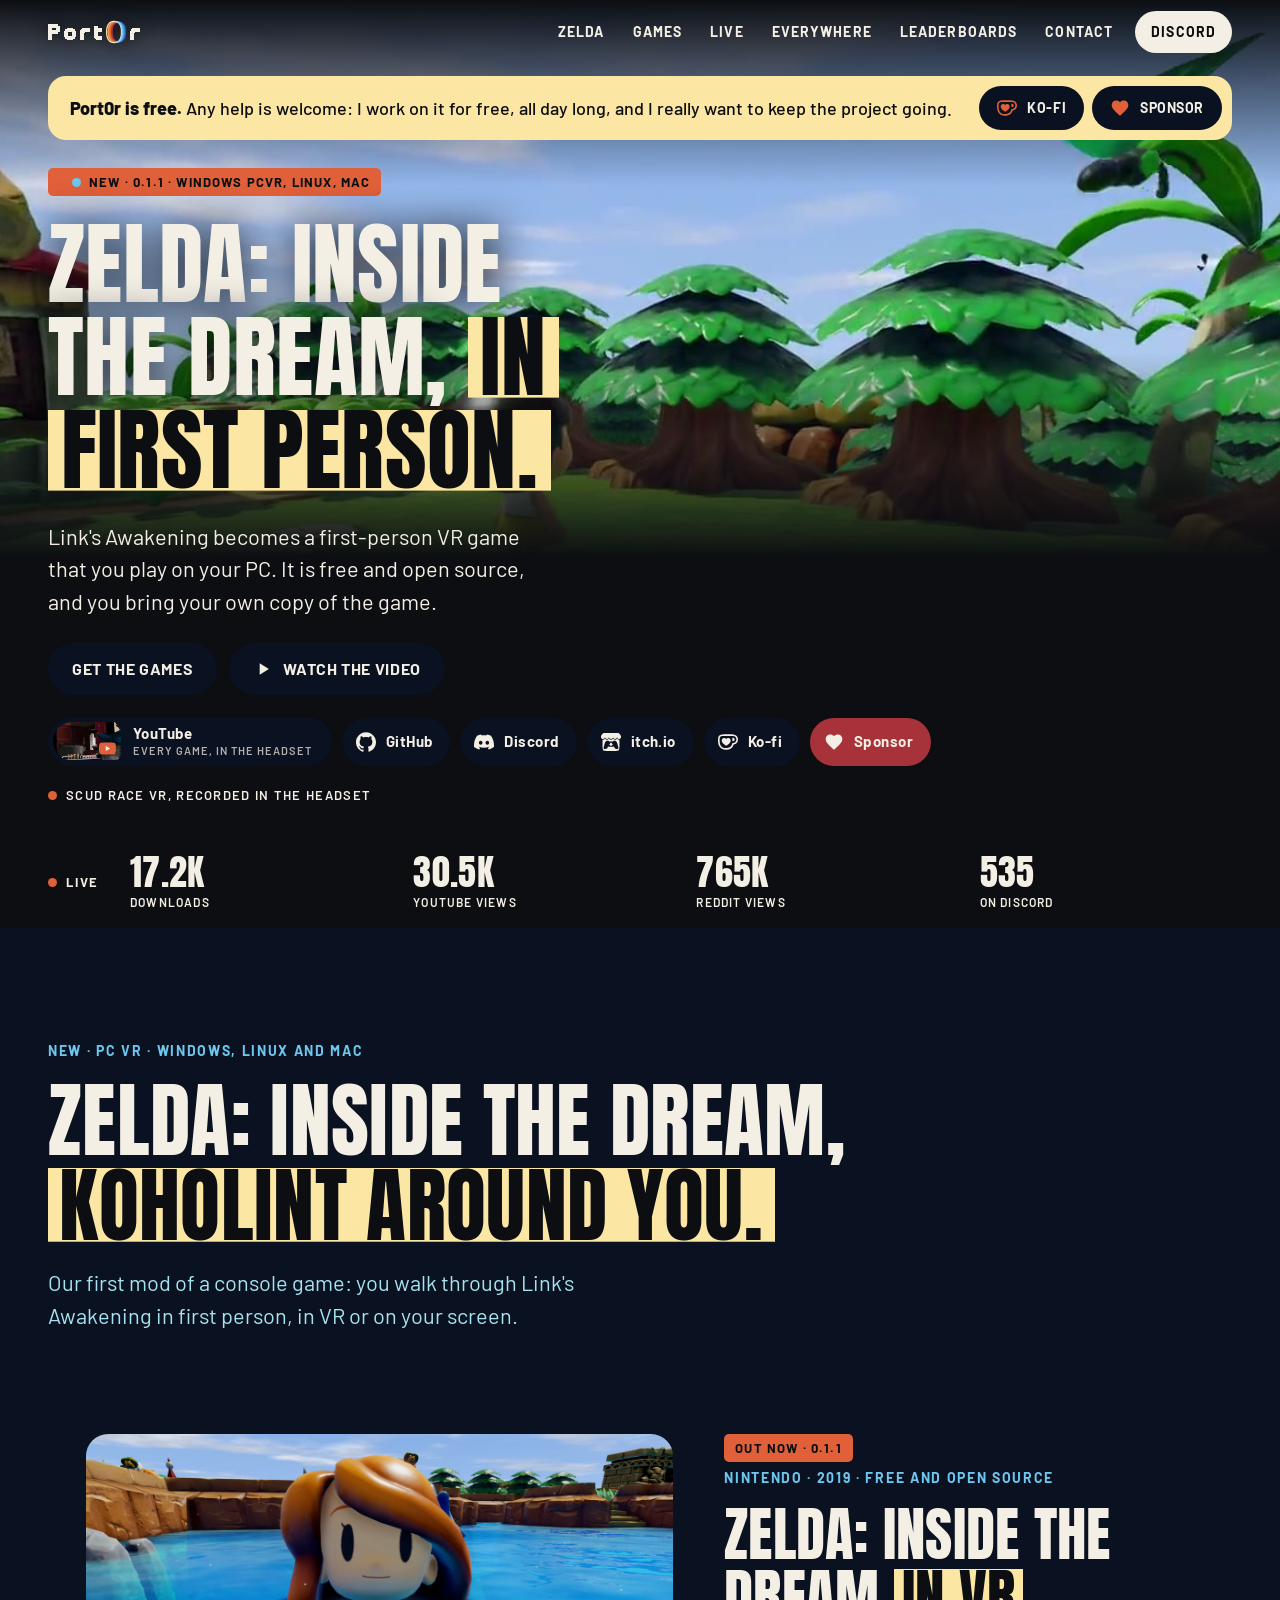
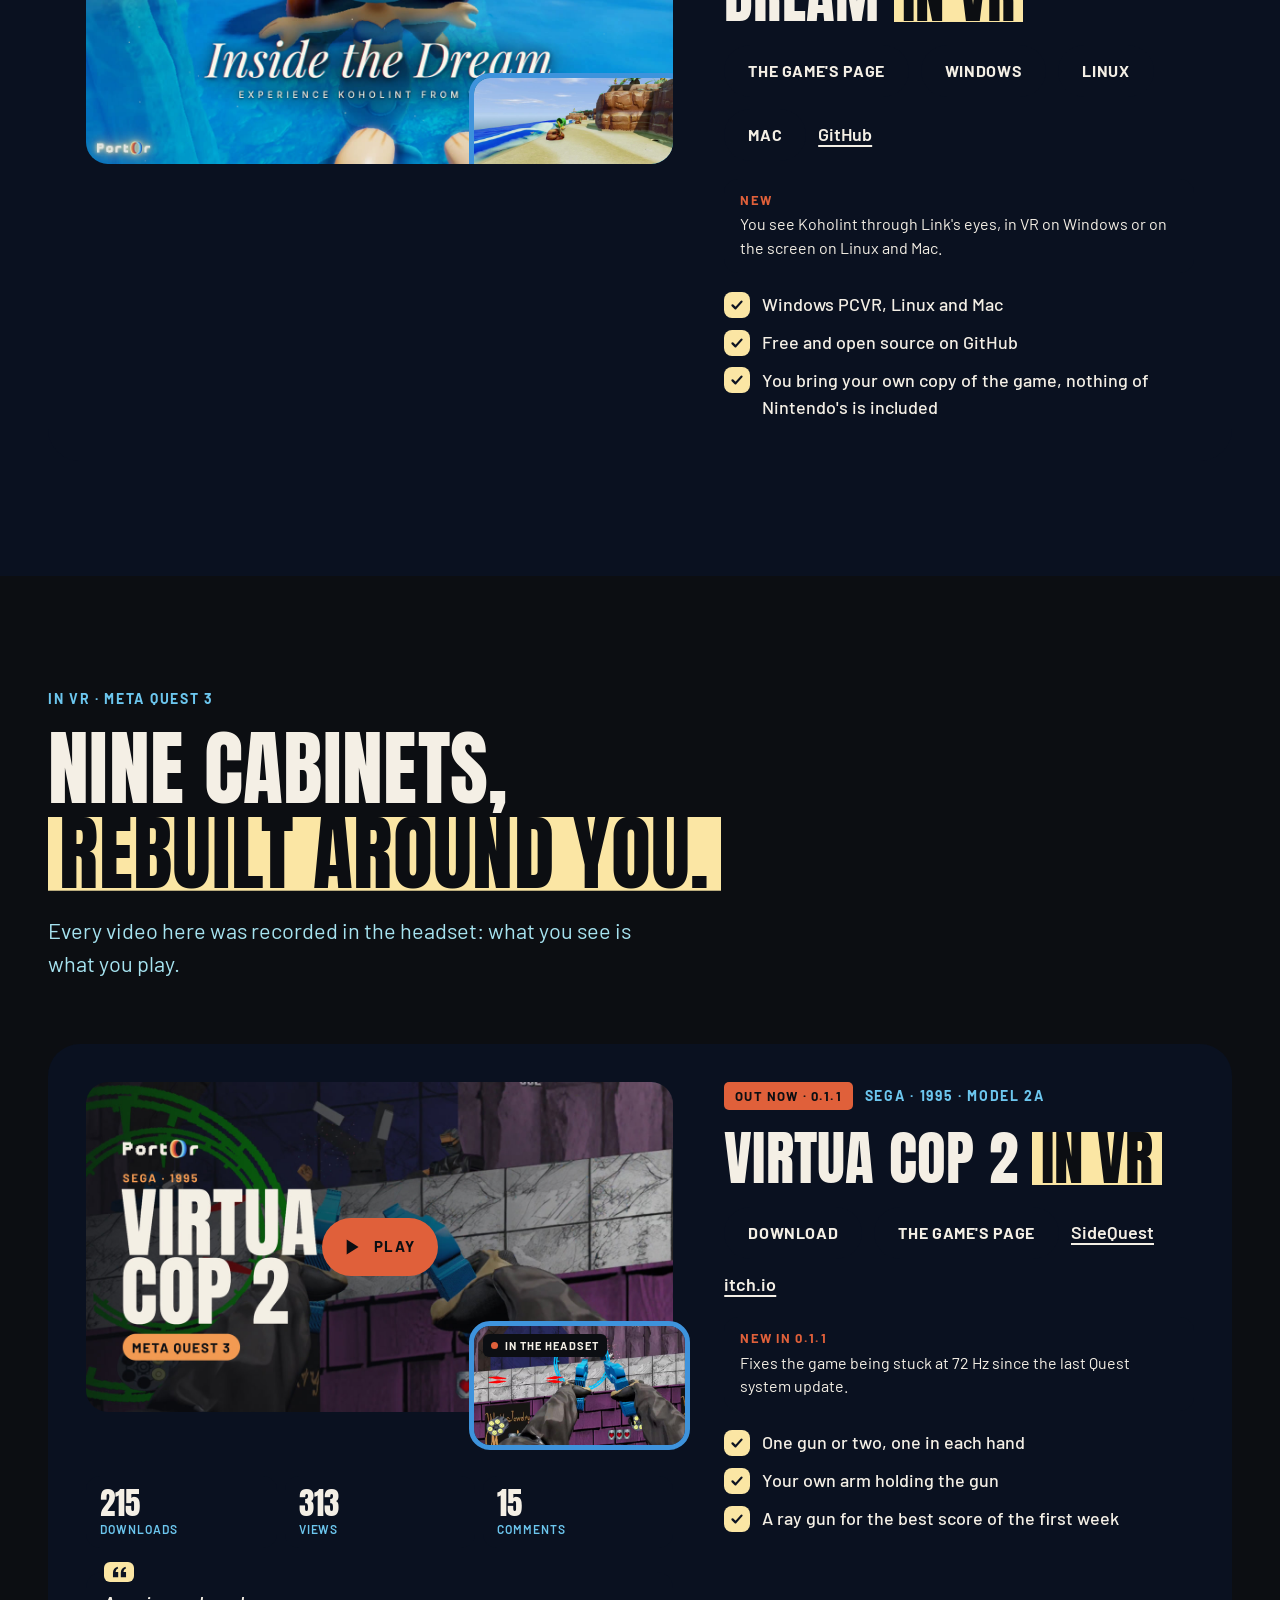
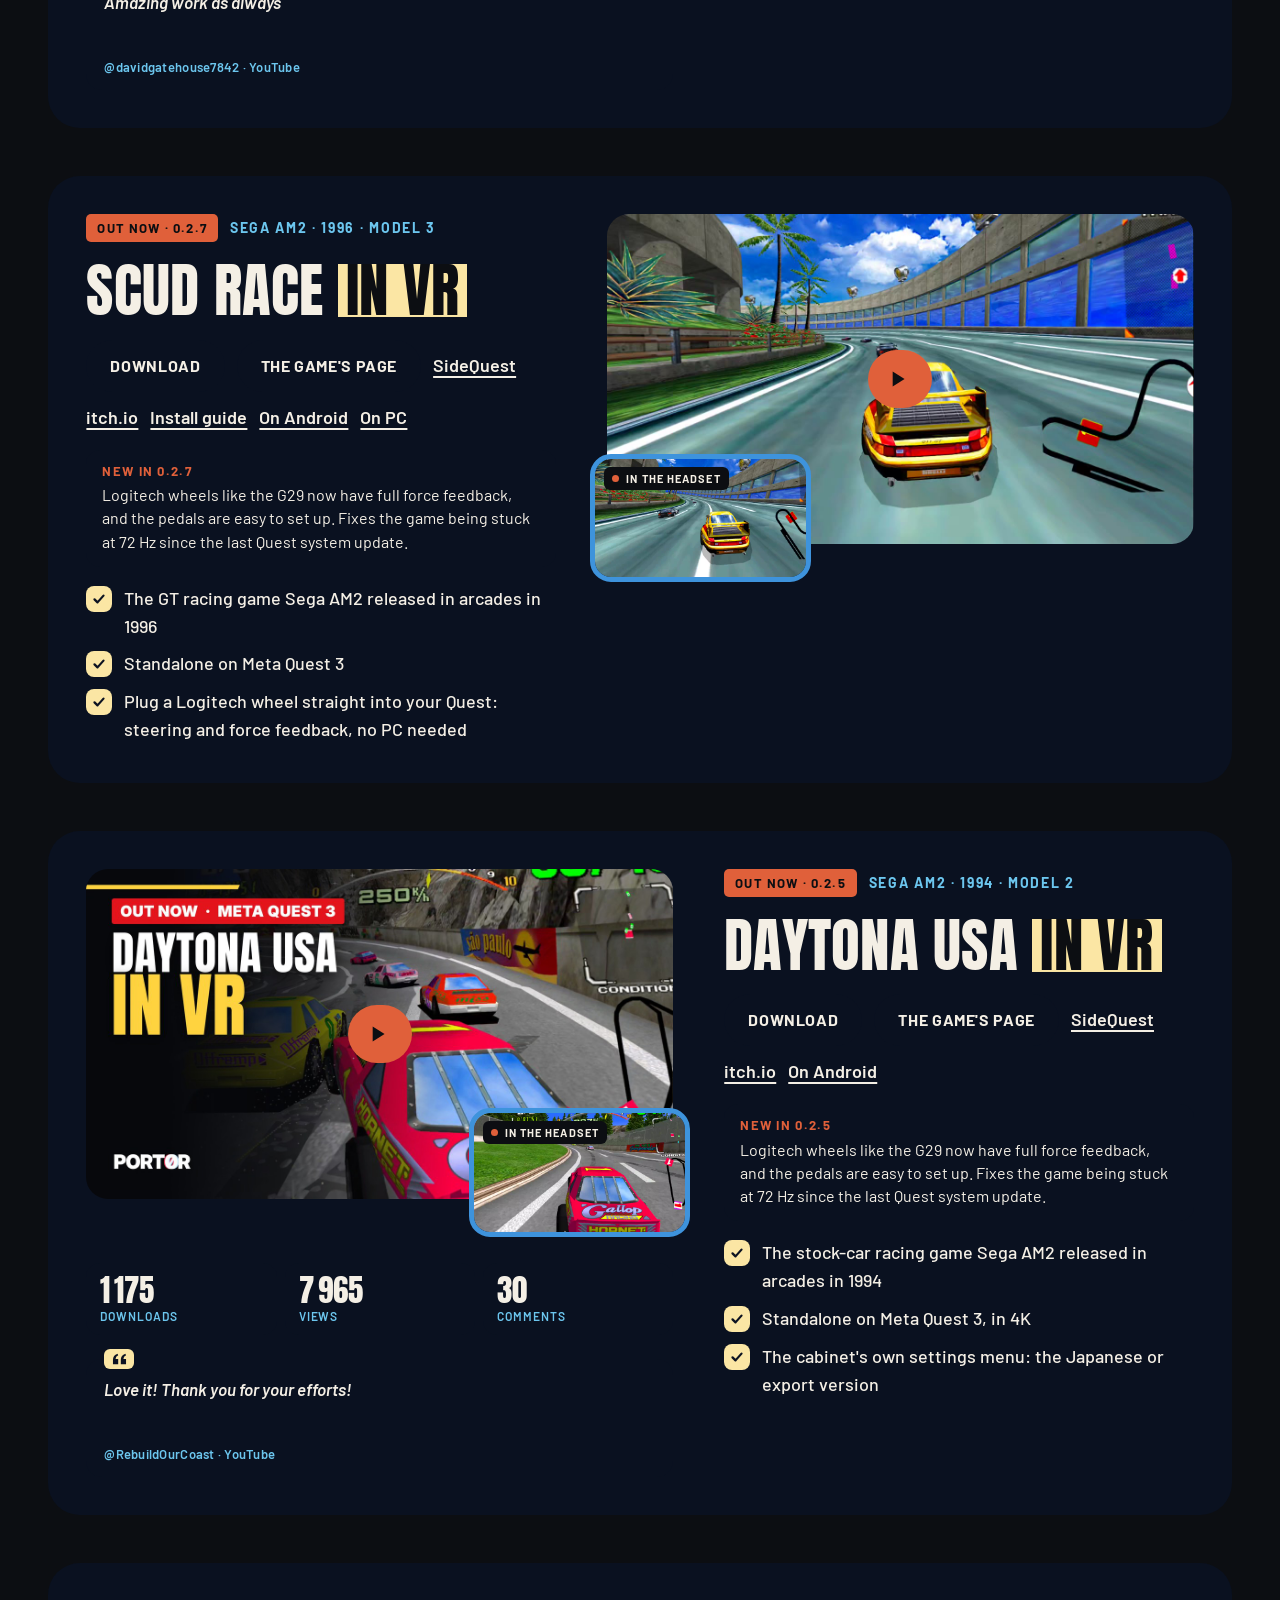
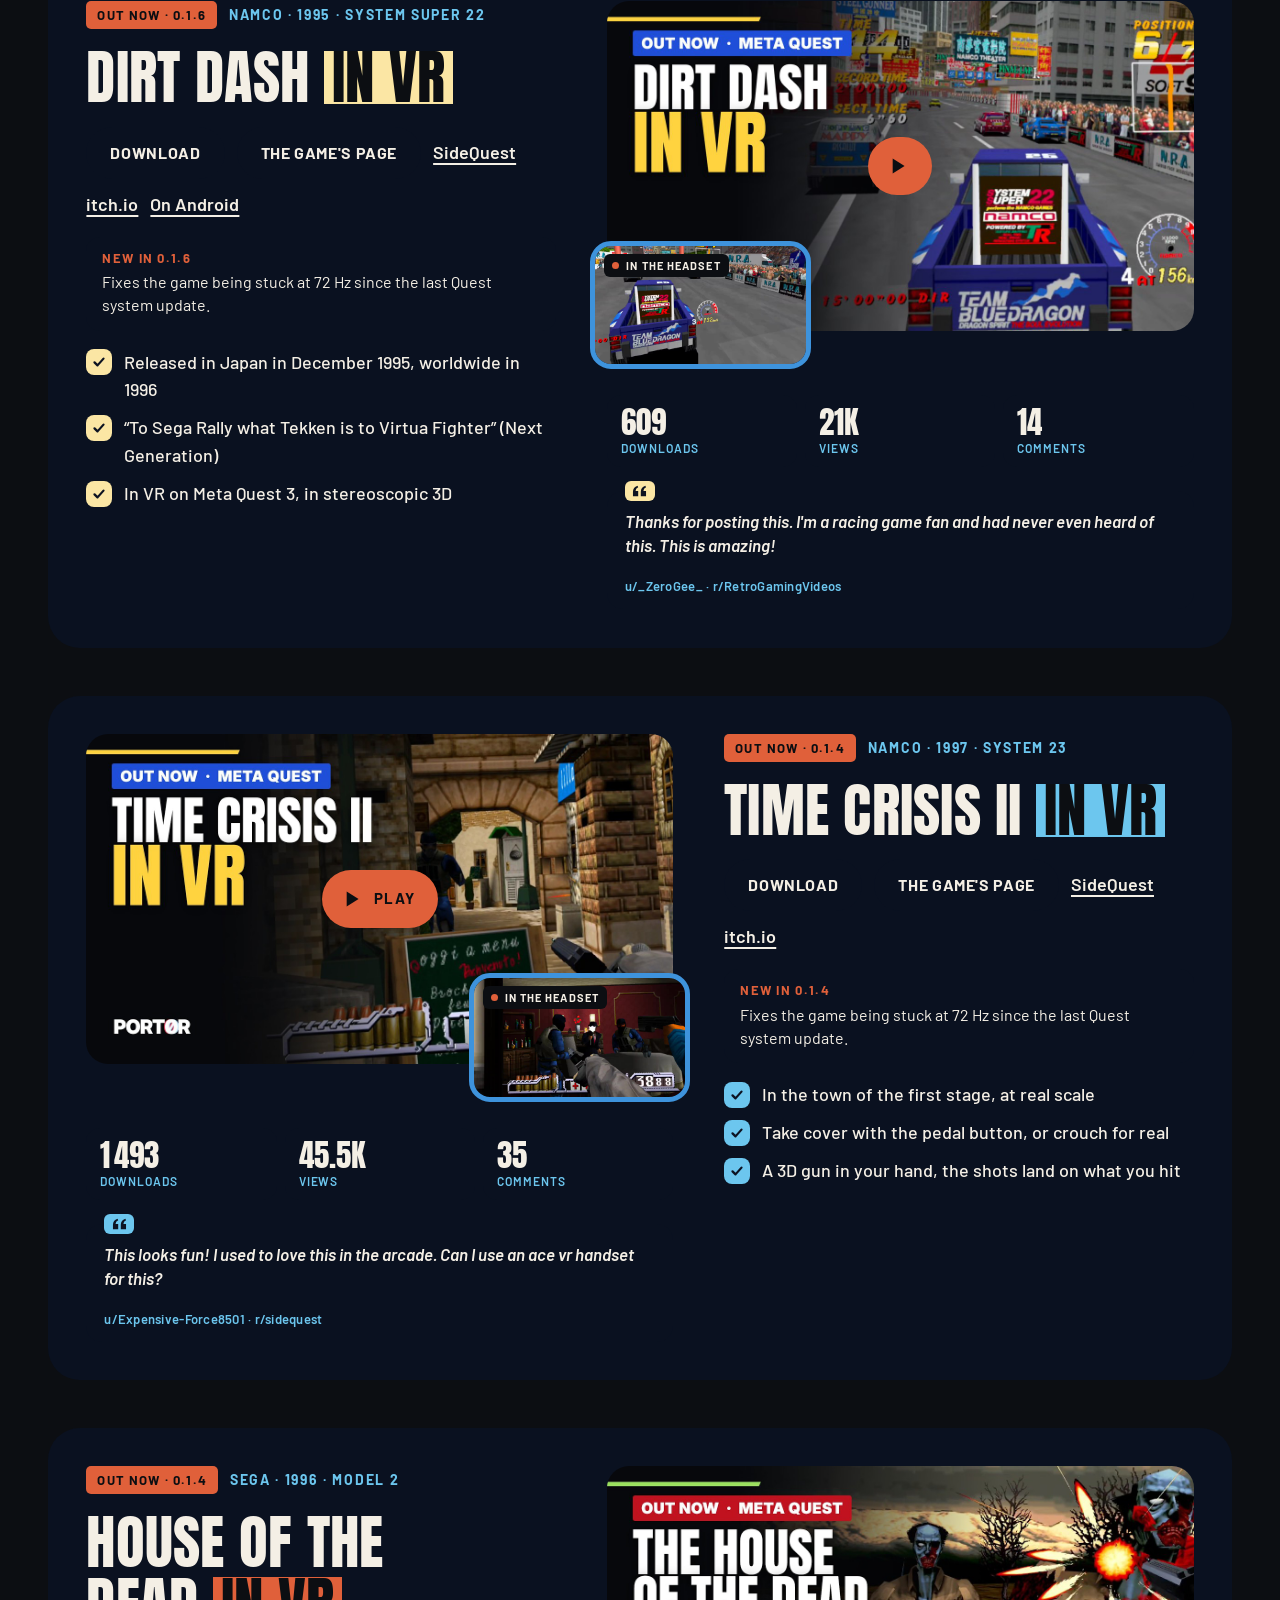
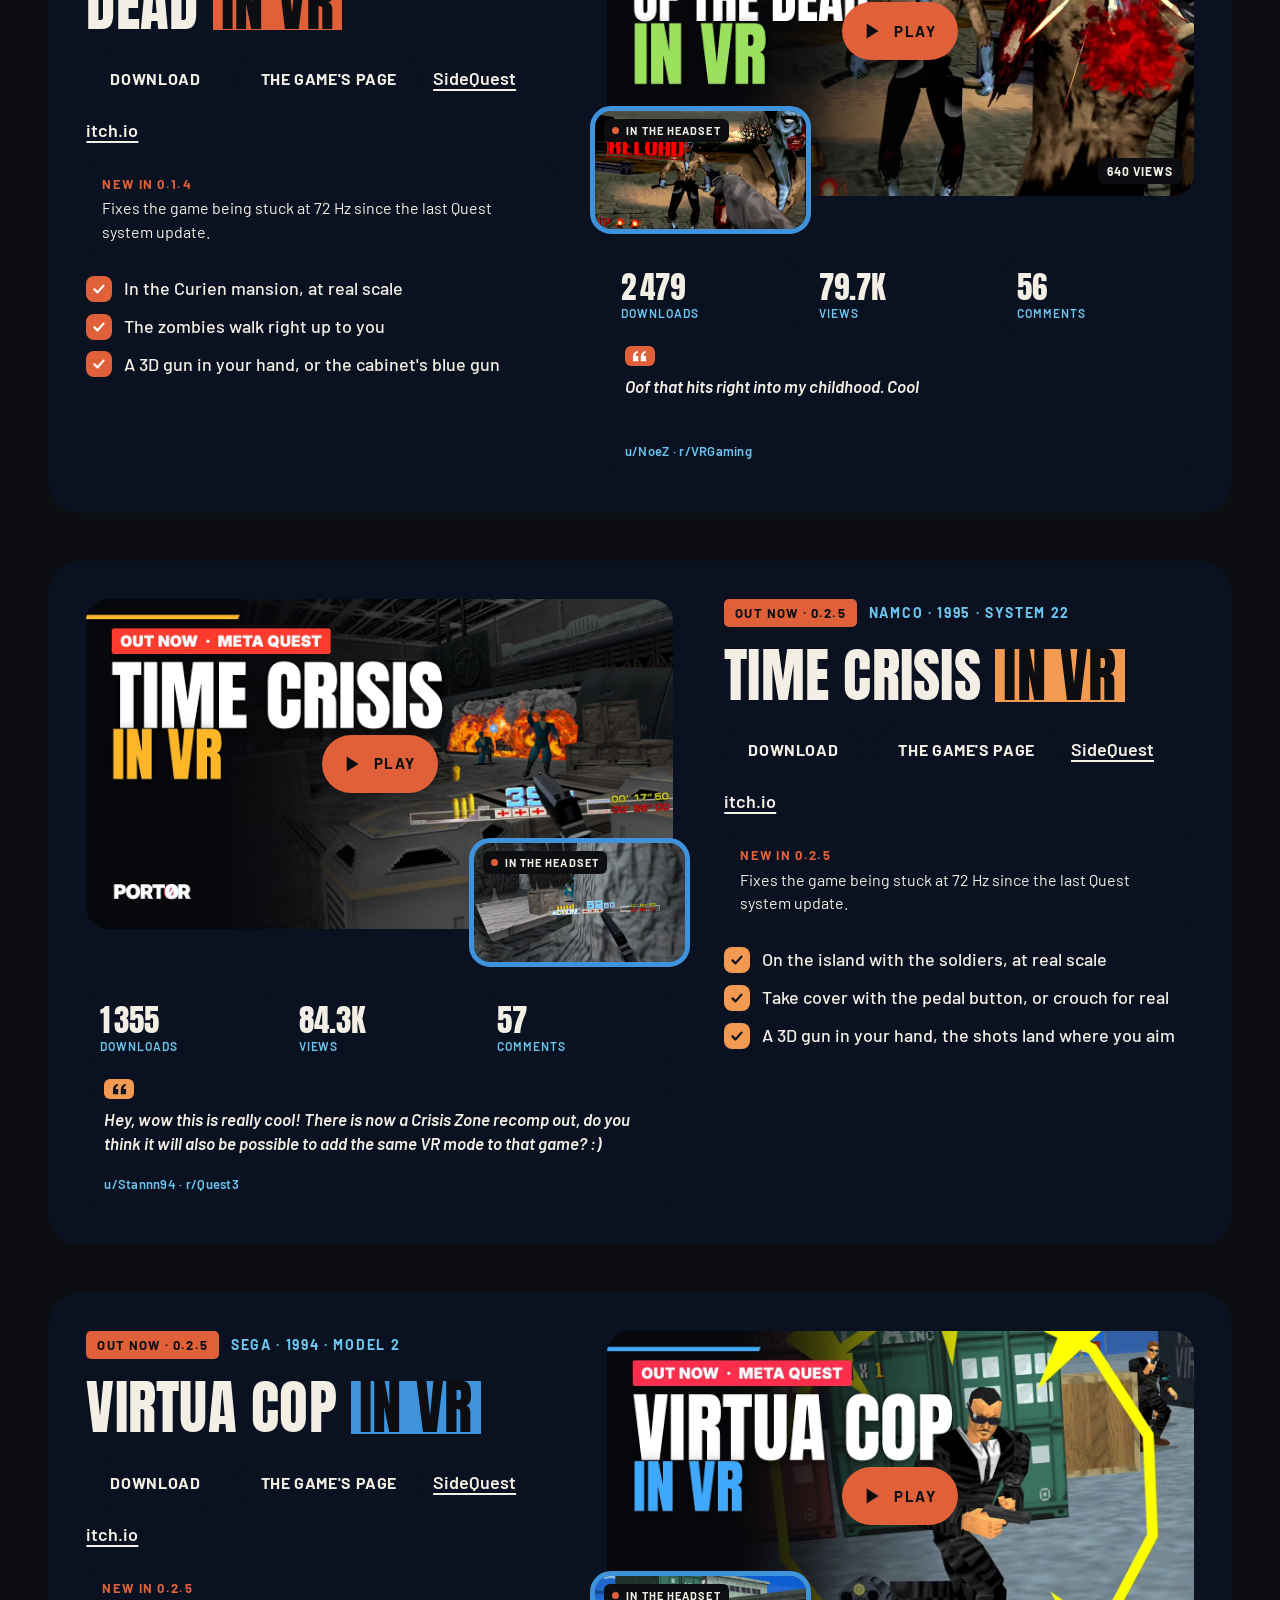
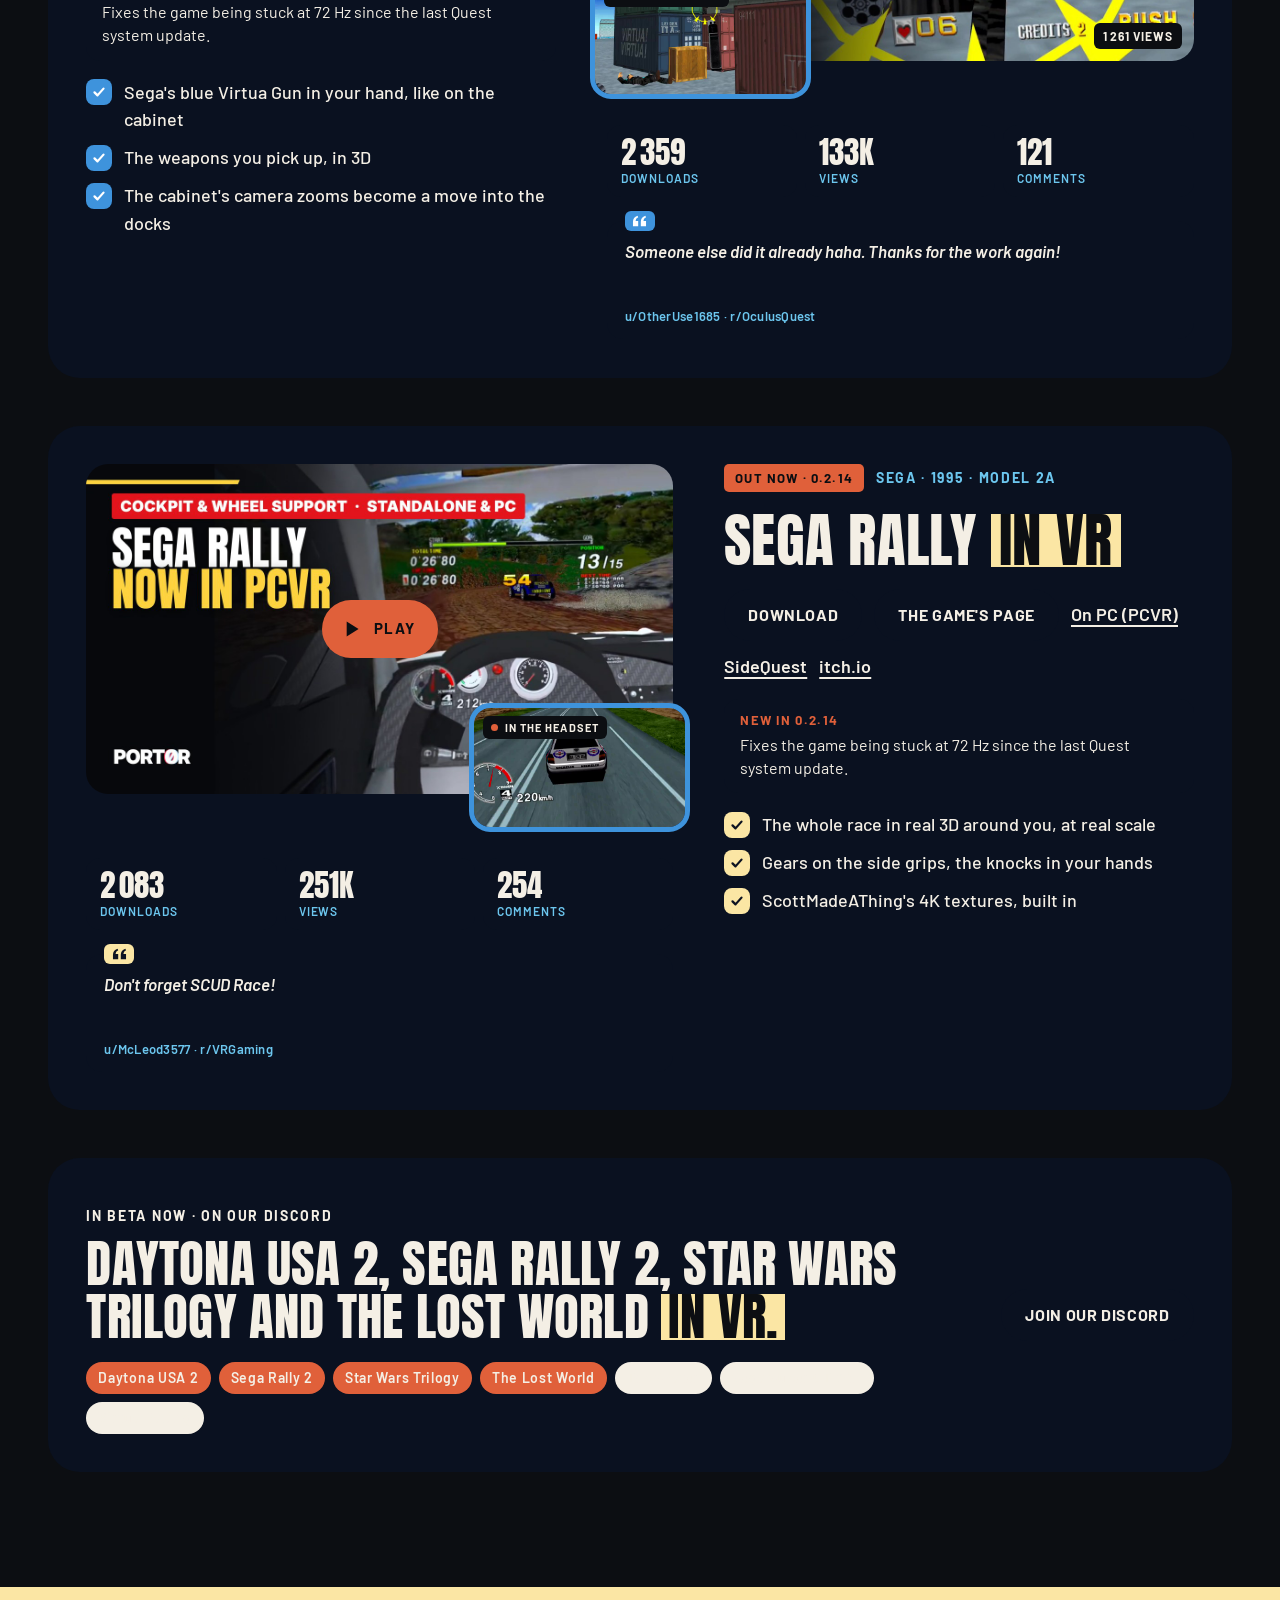
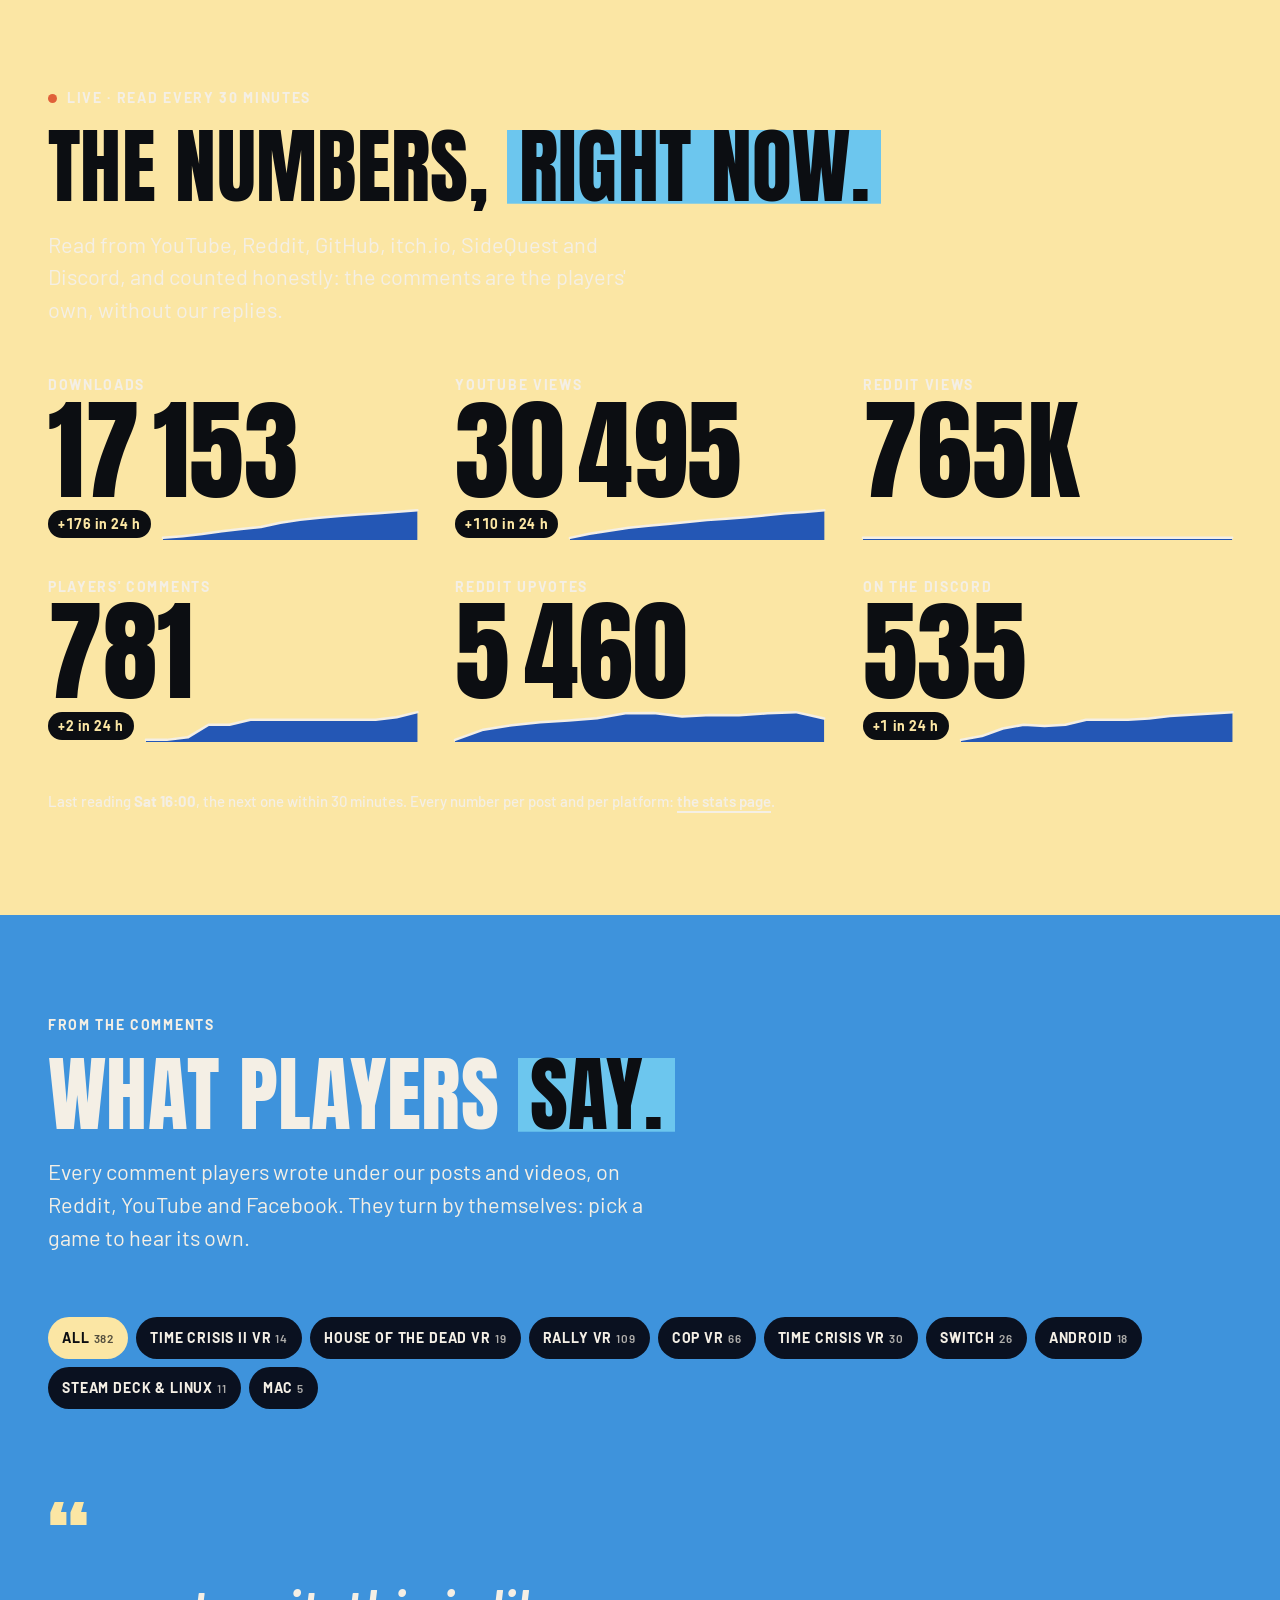
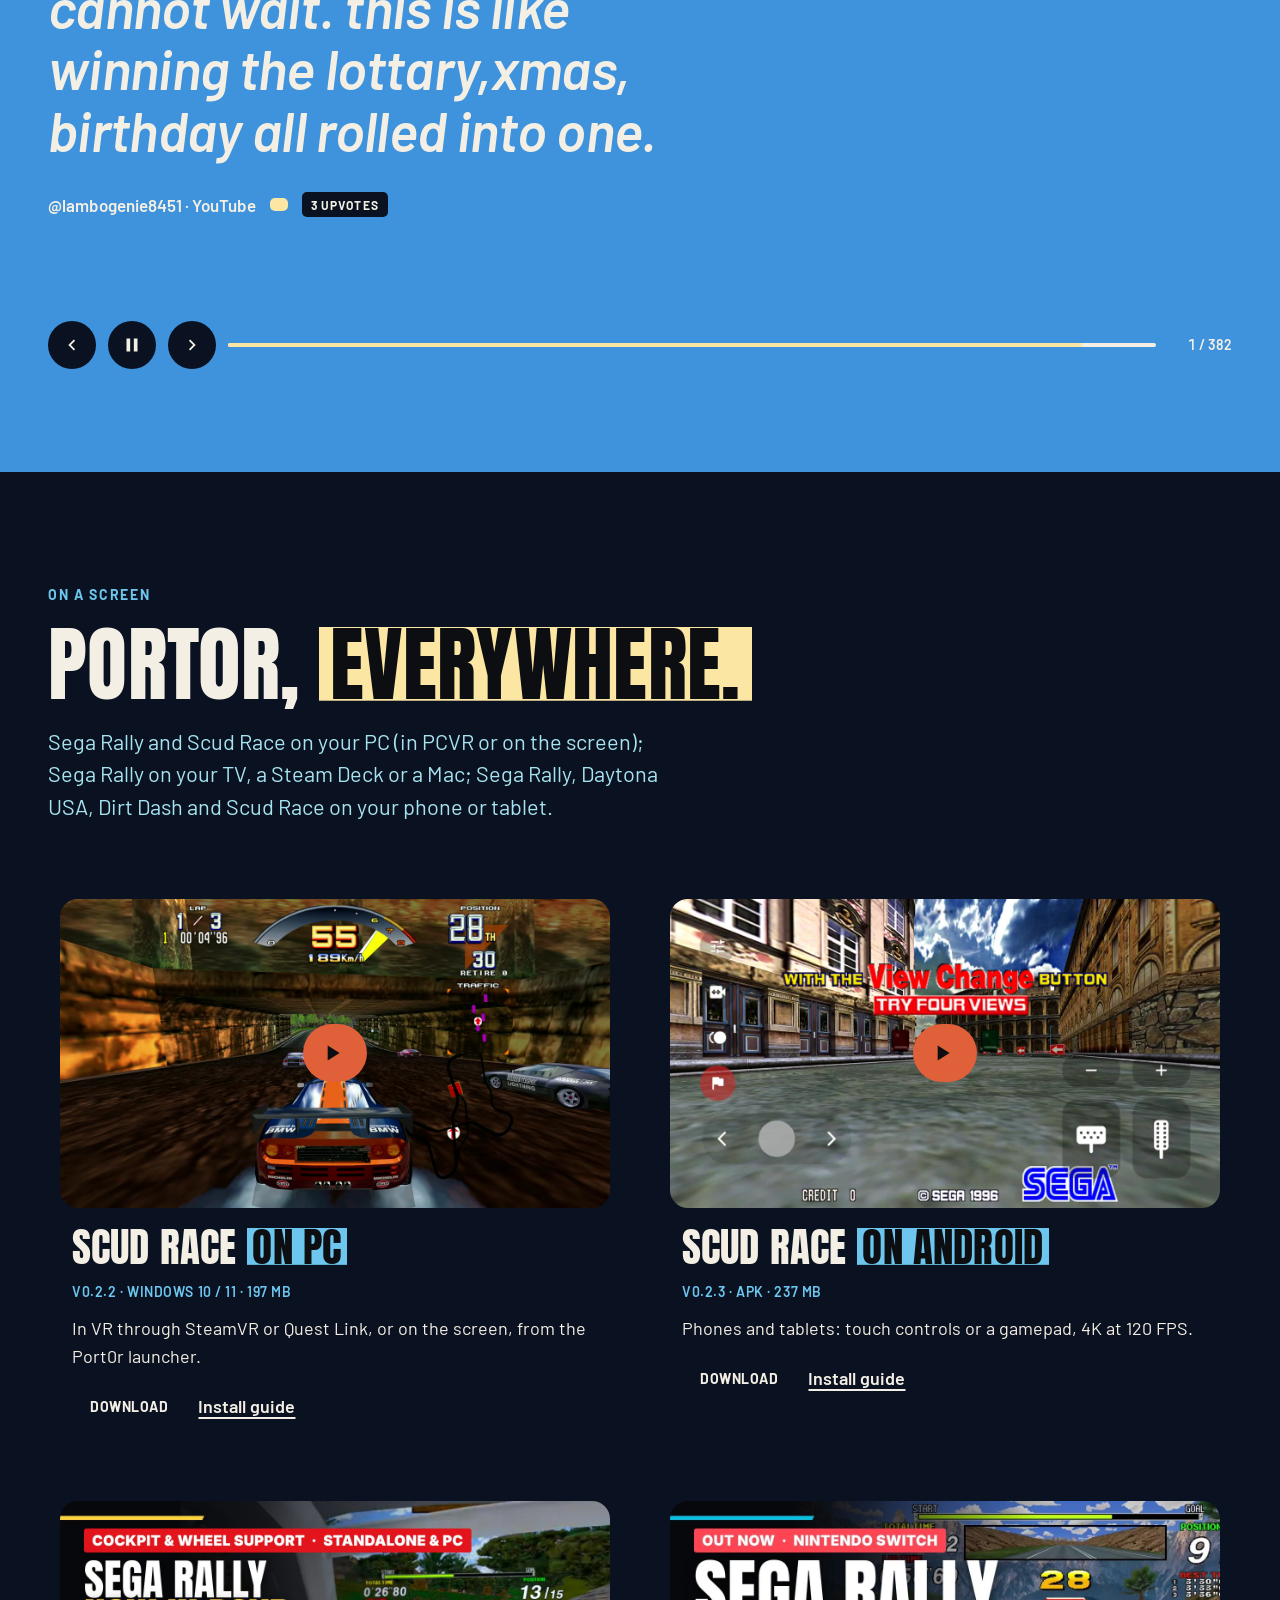
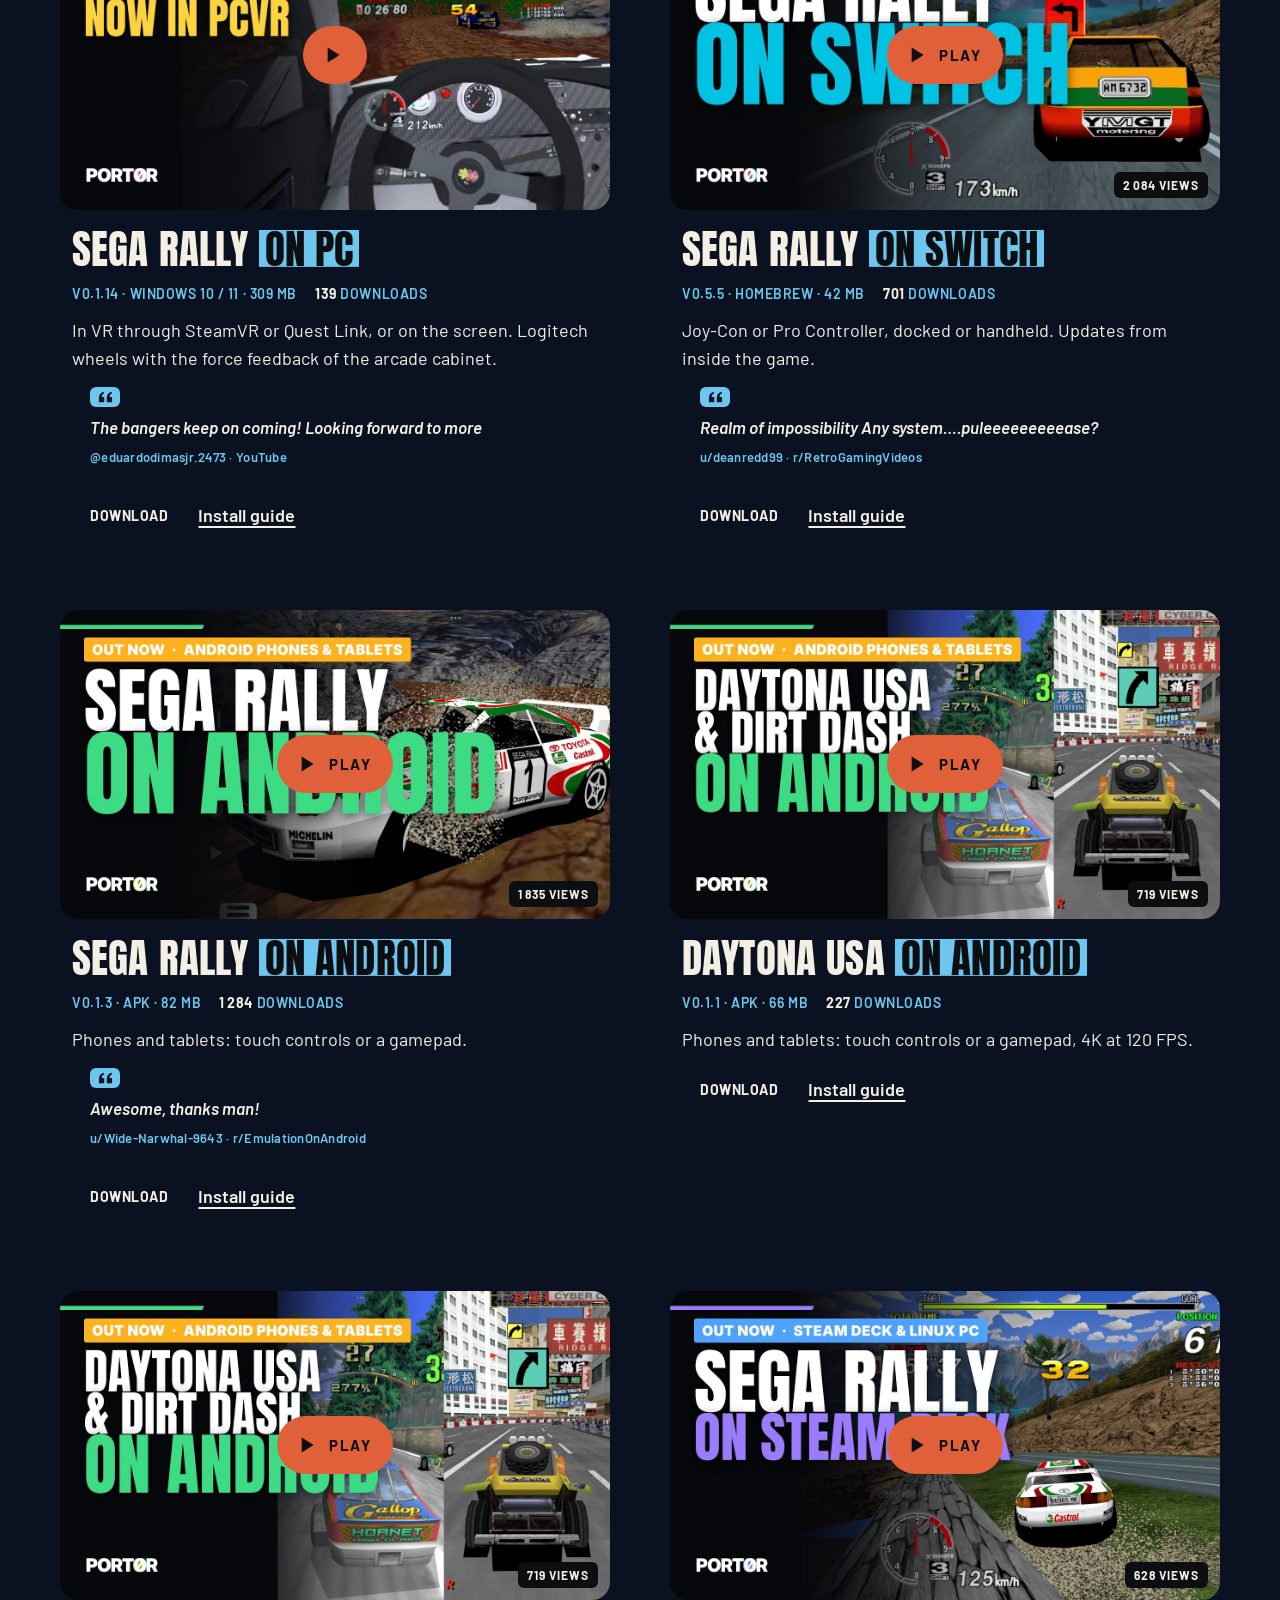
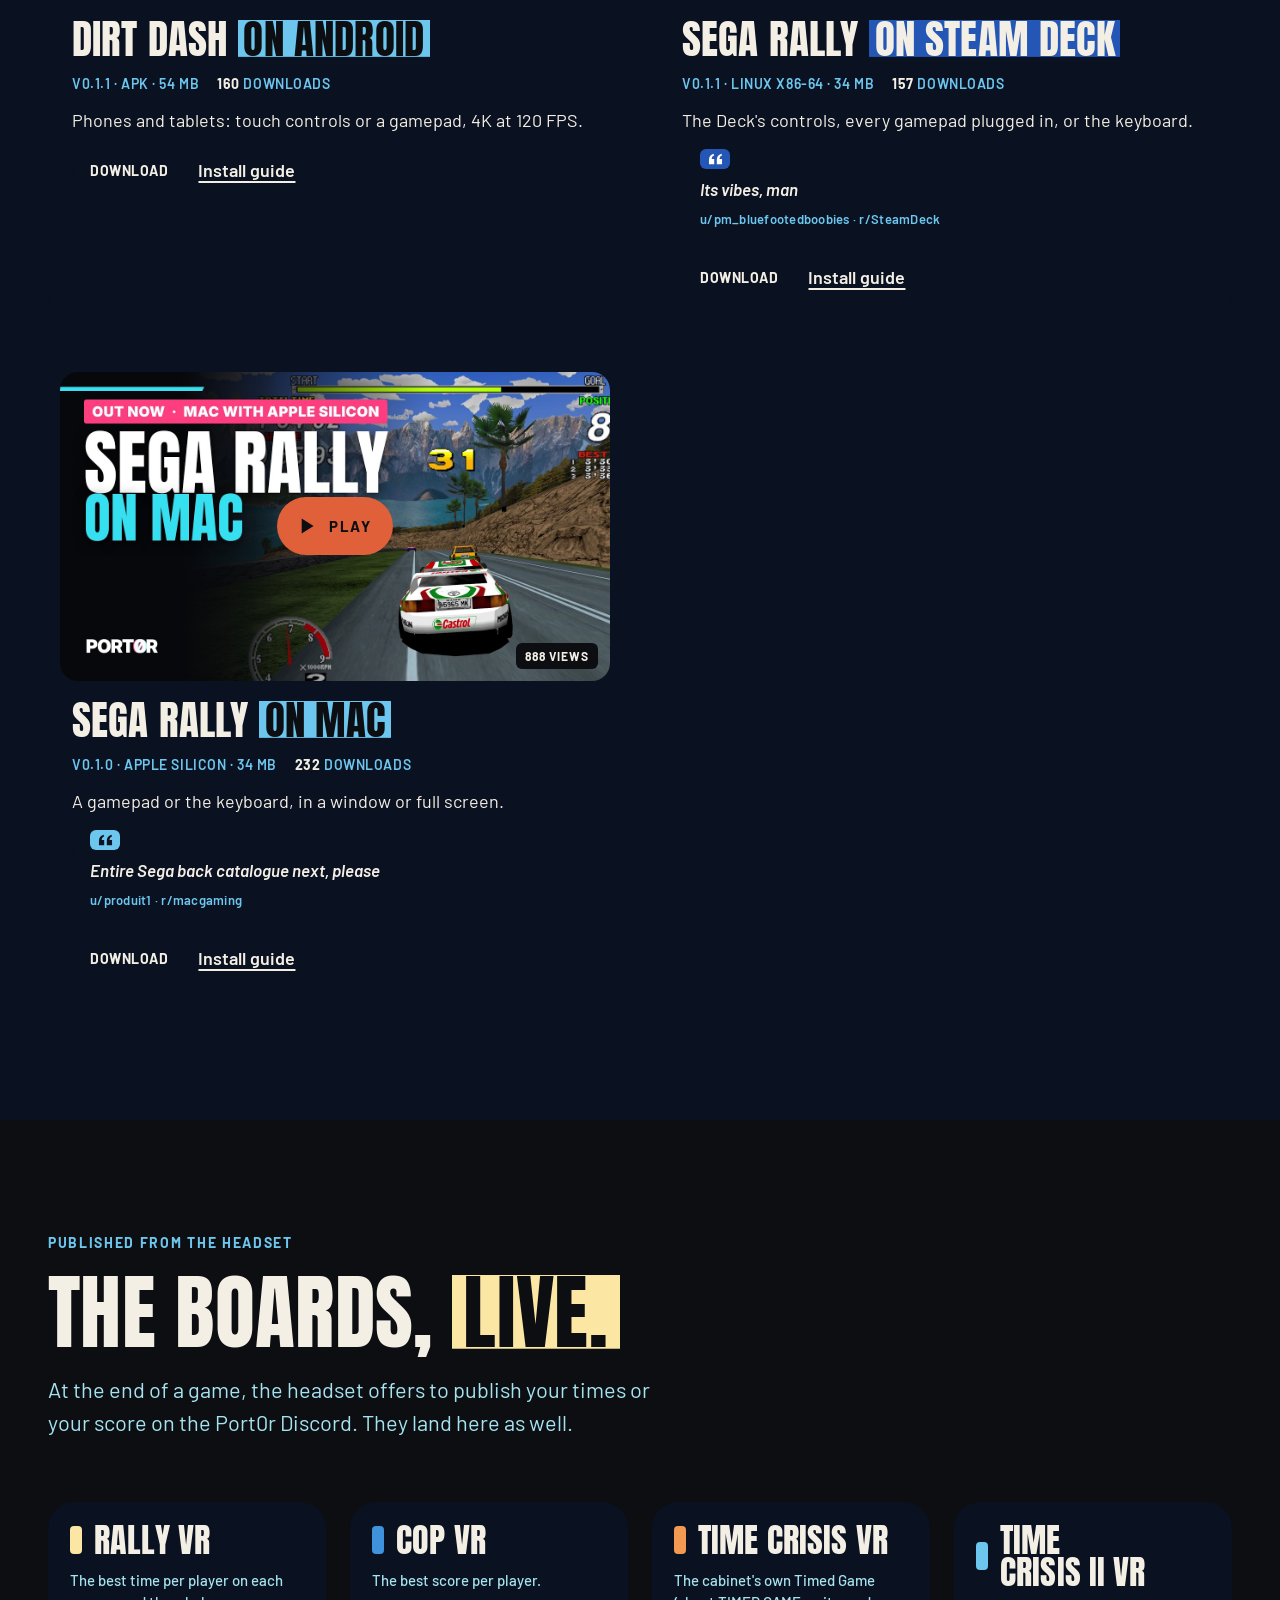
==== commit 8b8579b3: "Port0r launch numbers, live" ====
--- a/index.html
+++ b/index.html
@@ -14,17 +14,30 @@
 <meta property="og:image:height" content="630">
 <meta name="twitter:card" content="summary_large_image">
 <meta property="og:url" content="https://port0r.com/">
-<meta name="theme-color" content="#0c0e12">
+<meta name="theme-color" content="#f4efe5">
 <link rel="icon" href="assets/port0r-icon.svg">
 <link rel="preconnect" href="https://fonts.googleapis.com">
 <link rel="preconnect" href="https://fonts.gstatic.com" crossorigin>
 <link href="https://fonts.googleapis.com/css2?family=Anton&family=Barlow:ital,wght@0,400;0,500;0,600;0,700;1,600&display=swap" rel="stylesheet">
-<link rel="stylesheet" href="site.css?v=20261030-fullpalette">
-<!-- the help message plays first (site.js): the band, the title and the bar wait for it from the very first paint, the race
-     dimmed; if site.js never runs, everything shows after 4 s anyway (21/10/2026) -->
-<script>if (!location.hash) { document.documentElement.classList.add("ask-pre"); if (!matchMedia("(prefers-reduced-motion: reduce)").matches && !sessionStorage.getItem("port0r-logo-seen")) document.documentElement.classList.add("brand-intro-active"); setTimeout(function () { document.documentElement.classList.remove("ask-pre", "brand-intro-active"); }, 5500); }</script>
-<link rel="preload" as="image" href="assets/hero-rally.jpg" media="(min-aspect-ratio: 4/5)">
-<link rel="preload" as="image" href="assets/hero-rally-portrait.jpg" media="(max-aspect-ratio: 4/5)">
+<script>
+try { const theme = localStorage.getItem("port0r-theme") || "light"; if (theme !== "system") document.documentElement.dataset.theme = theme === "dark" ? "dark" : "light"; }
+catch (_) { document.documentElement.dataset.theme = "light"; }
+</script>
+<link rel="stylesheet" href="site.css?v=20261030-softveil">
+<script>
+let showIntro = true;
+try { showIntro = localStorage.getItem("port0r-intro") !== "off"; } catch (_) {}
+if (!location.hash && (showIntro || new URLSearchParams(location.search).get("intro") === "play")) {
+  document.documentElement.classList.add("intro-pending");
+  window.port0rIntroFallback = setTimeout(() => {
+    if (document.hidden) return;
+    document.getElementById("brand-intro")?.close();
+    document.documentElement.classList.remove("intro-pending");
+  }, 8500);
+}
+</script>
+<link rel="preload" as="image" href="assets/hero-medley/hero-medley-wide.jpg" media="(min-aspect-ratio: 4/5)">
+<link rel="preload" as="image" href="assets/hero-medley/hero-medley-tall.jpg" media="(max-aspect-ratio: 4/5)">
 <script type="application/ld+json">
 {"@context": "https://schema.org", "@type": "Organization", "name": "Port0r", "url": "https://port0r.com/",
  "logo": "https://port0r.com/assets/port0r-icon.svg", "contactPoint": {"@type": "ContactPoint", "contactType": "customer support", "url": "https://port0r.com/contact/"},
@@ -46,12 +59,26 @@
   <symbol id="i-kofi" viewBox="0 0 24 24"><path d="M11.351 2.715c-2.7 0-4.986.025-6.83.26C2.078 3.285 0 5.154 0 8.61c0 3.506.182 6.13 1.585 8.493 1.584 2.701 4.233 4.182 7.662 4.182h.83c4.209 0 6.494-2.234 7.637-4a9.5 9.5 0 0 0 1.091-2.338C21.792 14.688 24 12.22 24 9.208v-.415c0-3.247-2.13-5.507-5.792-5.87-1.558-.156-2.65-.208-6.857-.208m0 1.947c4.208 0 5.09.052 6.571.182 2.624.311 4.13 1.584 4.13 4v.39c0 2.156-1.792 3.844-3.87 3.844h-.935l-.156.649c-.208 1.013-.597 1.818-1.039 2.546-.909 1.428-2.545 3.064-5.922 3.064h-.805c-2.571 0-4.831-.883-6.078-3.195-1.09-2-1.298-4.155-1.298-7.506 0-2.181.857-3.402 3.012-3.714 1.533-.233 3.559-.26 6.39-.26m6.547 2.287c-.416 0-.65.234-.65.546v2.935c0 .311.234.545.65.545 1.324 0 2.051-.754 2.051-2s-.727-2.026-2.052-2.026m-10.39.182c-1.818 0-3.013 1.48-3.013 3.142 0 1.533.858 2.857 1.949 3.897.727.701 1.87 1.429 2.649 1.896a1.47 1.47 0 0 0 1.507 0c.78-.467 1.922-1.195 2.623-1.896 1.117-1.039 1.974-2.364 1.974-3.897 0-1.662-1.247-3.142-3.039-3.142-1.065 0-1.792.545-2.338 1.298-.493-.753-1.246-1.298-2.312-1.298"/></symbol>
   <symbol id="i-heart" viewBox="0 0 24 24"><path d="M12 21.35l-1.45-1.32C5.4 15.36 2 12.28 2 8.5 2 5.42 4.42 3 7.5 3c1.74 0 3.41.81 4.5 2.09C13.09 3.81 14.76 3 16.5 3 19.58 3 22 5.42 22 8.5c0 3.78-3.4 6.86-8.55 11.54L12 21.35z"/></symbol>
 </svg>
-<div id="brand-intro" class="brand-intro" aria-hidden="true"><video autoplay playsinline preload="auto"><source src="assets/port0r-logo-animation-v4.mp4" type="video/mp4"></video></div>
+<dialog id="brand-intro" class="brand-intro" aria-label="Welcome to Port0r">
+  <div class="intro-stage">
+    <div class="intro-logo"><video playsinline preload="none"><source src="assets/port0r-logo-animation-v4.mp4" type="video/mp4"></video></div>
+    <div class="intro-message" role="group">
+      <div class="intro-words" aria-hidden="true"><p class="intro-title"></p><p class="intro-text"></p></div>
+      <div class="intro-thanks" aria-hidden="true"><b>Thank you</b><svg class="intro-heart" viewBox="0 0 24 24"><use href="#i-heart"/></svg></div>
+    </div>
+  </div>
+  <div class="intro-controls">
+    <label class="intro-preference"><input type="checkbox" data-intro-enabled checked>Play intro on visits</label>
+    <button type="button" data-intro-sound aria-pressed="true"><svg viewBox="0 0 24 24" aria-hidden="true"><path fill="currentColor" d="M3 9v6h4l5 4V5L7 9H3Zm13-5v2a7 7 0 0 1 0 12v2a9 9 0 0 0 0-16Zm0 4v8a5 5 0 0 0 0-8Z"/></svg><span>Sound on</span></button>
+    <button type="button" data-intro-skip>Skip intro <svg viewBox="0 0 24 24" aria-hidden="true"><path fill="currentColor" d="m13 5-1.4 1.4 4.6 4.6H4v2h12.2l-4.6 4.6L13 19l7-7Z"/></svg></button>
+  </div>
+</dialog>
 
 <header class="top over" id="top">
   <div class="wrap">
     <a class="mark" href="./" aria-label="Port0r, home"><img class="on-light" src="assets/port0r-wordmark-light.svg" alt="Port0r" width="116" height="24"><img class="on-dark" src="assets/port0r-wordmark.svg" alt="" width="116" height="24"></a>
     <nav aria-label="Sections">
+      <a href="#inside-the-dream">Zelda</a>
       <a href="#games">Games</a>
       <a href="#live">Live</a>
       <a class="opt" href="#everywhere">Everywhere</a>
@@ -63,7 +90,7 @@
 </header>
 
 <main id="content">
-<section class="hero" id="hero" aria-label="Port0r">
+<section class="hero" id="hero" aria-label="Port0r" data-medley="assets/hero-medley/timeline.json">
   <!-- the first thing a visitor reads (20/10/2026, Guillaume: « si vous appréciez le projet, une aide est la bienvenue car je
        travaille gratuitement ... il faut vraiment que ce soit la première chose qu'ils voient »); then the games, the Discord, all -->
   <aside class="ask" aria-label="Support Port0r">
@@ -75,42 +102,49 @@
       </span>
     </div></div>
   </aside>
-  <!-- the same words, big over the race at first, streamed in, then flown into the band above (21/10/2026, site.js) -->
-  <div class="ask-big" aria-hidden="true"><div class="ask-card"><p class="ask-big-1"></p><p class="ask-big-2"></p></div></div>
   <div class="hero-media" aria-hidden="true">
-    <video muted loop playsinline preload="auto" poster="assets/hero-rally.jpg"
-      data-wide="assets/hero-rally.mp4" data-wide-poster="assets/hero-rally.jpg"
-      data-tall="assets/hero-rally-portrait.mp4" data-tall-poster="assets/hero-rally-portrait.jpg"></video>
+    <video muted loop playsinline preload="auto" poster="assets/hero-medley/hero-medley-wide.jpg"
+      data-wide="assets/hero-medley/hero-medley-wide.mp4" data-wide-poster="assets/hero-medley/hero-medley-wide.jpg"
+      data-tall="assets/hero-medley/hero-medley-tall.mp4" data-tall-poster="assets/hero-medley/hero-medley-tall.jpg"></video>
     <div class="hero-eyes"><img class="eye l" alt=""><img class="eye r" alt=""></div>
   </div>
   <div class="wrap hero-copy">
-    <!-- the latest news first, then the arcade's line: only the texts change over the race (22/10/2026, Guillaume: « un
-         slider avec les dernières news ... à la place du texte sur la vidéo de Sega Rally », site.js) -->
+    <!-- Each cue follows the matching shot in the medley; the video's time is the only clock. -->
     <div class="slides">
-      <div class="slide on">
-        <span class="chip"><span class="eyes" aria-hidden="true"><i></i><i></i></span>In beta now · on our Discord</span>
-        <h2 class="hx">Scud Race, <span class="hl">in beta.</span></h2>
-        <p class="lead">Sega AM2's 1996 GT racer, the first Sega Model 3 game in Port0r, in 3D on Meta Quest 3. Apply on our Discord to play it before everyone else.</p>
+      <div class="slide on" data-cue="itd" data-recording="Inside The Dream, recorded in VR" data-hero-watch="hG9b2gmJWEs">
+        <span class="chip"><span class="eyes" aria-hidden="true"><i></i><i></i></span>New · 0.1.1 · Windows PCVR, Linux, Mac</span>
+        <h2 class="hx">Zelda: Inside The Dream, <span class="hl">in first person.</span></h2>
+        <p class="lead">Link's Awakening becomes a first-person VR game that you play on your PC. It is free and open source, and you bring your own copy of the game.</p>
       </div>
-      <div class="slide">
-        <span class="chip"><span class="eyes" aria-hidden="true"><i></i><i></i></span>Out now · free · Meta Quest 3</span>
-        <h2 class="hx">Daytona USA, <span class="hl">standalone in VR.</span></h2>
-        <p class="lead">The stock-car racing game Sega AM2 released in arcades in 1994, in 4K on Meta Quest 3. Logitech wheels work in standalone via the USB-C port.</p>
+      <div class="slide" data-cue="cop2" data-recording="Cop 2 VR, recorded in the headset" data-hero-watch="mBV8_gGyiBA">
+        <span class="chip"><span class="eyes" aria-hidden="true"><i></i><i></i></span>New · 0.1.0 · Meta Quest 3</span>
+        <h2 class="hx">Virtua Cop 2, <span class="hl">with two guns.</span></h2>
+        <p class="lead">Sega's 1995 gun game in VR on Meta Quest 3. You hold one gun or two, and the best score of the first week wins a ray gun.</p>
       </div>
-      <div class="slide">
+      <div class="slide" data-cue="scud" data-recording="Scud Race VR, recorded in the headset" data-hero-watch="r90VKyOhWvY">
+        <span class="chip"><span class="eyes" aria-hidden="true"><i></i><i></i></span>New · 0.2.3 · Meta Quest 3</span>
+        <h2 class="hx">Scud Race, <span class="hl">in HD.</span></h2>
+        <p class="lead">Big update: HD textures, the arcade's fog, real glass on the cars, a full cockpit view and vibrations on every hit.</p>
+      </div>
+      <div class="slide" data-cue="daytona-cockpit" data-recording="Daytona USA VR, recorded in the cockpit" data-hero-watch="toPG4va9joY">
+        <span class="chip"><span class="eyes" aria-hidden="true"><i></i><i></i></span>New · 0.2.0 · Meta Quest 3</span>
+        <h2 class="hx">Daytona USA, <span class="hl">with a cockpit.</span></h2>
+        <p class="lead">You're sitting in a NASCAR stock car, with its roll cage and its gauges all around you, and a Logitech wheel plugged straight into the headset gives you force feedback, no PC needed.</p>
+      </div>
+      <div class="slide" data-cue="android" data-recording="Daytona USA &amp; Dirt Dash, recorded on Android" data-hero-watch="75K8WlwFTeU">
         <span class="chip"><span class="eyes" aria-hidden="true"><i></i><i></i></span>Out now · free · Android</span>
         <h2 class="hx">Daytona USA &amp; Dirt Dash, <span class="hl">on Android.</span></h2>
         <p class="lead">Sega AM2's 1994 stock-car racer and Namco's 1995 off-road racer on Android phones and tablets, in 4K at 120 FPS.</p>
       </div>
-      <div class="slide">
+      <div class="slide" data-cue="immersive" data-recording="Dirt Dash VR, recorded in the headset" data-hero-watch="PN8u_SZXYpQ">
         <span class="chip"><span class="eyes" aria-hidden="true"><i></i><i></i></span>Free · Meta Quest 3</span>
         <h1>Be <span class="stereo">inside</span> the arcade,<br> <span class="hl">not in front of it.</span></h1>
         <p class="lead">Port0r rebuilds the arcade's own 3D for each eye: in the headset you stand in the scene, at real scale. Free, on Meta Quest 3.</p>
       </div>
     </div>
     <div class="row">
-      <a class="btn yellow" href="#games">Get the games</a>
-      <button class="btn glass" type="button" data-watch="FqwEK0hJ_Yc"><svg viewBox="0 0 24 24" aria-hidden="true"><path fill="currentColor" d="M8 5v14l11-7z"/></svg>Watch the video</button>
+      <a class="btn primary" href="#games">Get the games</a>
+      <button class="btn glass" type="button" data-watch="r90VKyOhWvY"><svg viewBox="0 0 24 24" aria-hidden="true"><path fill="currentColor" d="M8 5v14l11-7z"/></svg>Watch the video</button>
     </div>
     <!-- every place Port0r lives, one address to give: port0r.com (17/10/2026, Guillaume) -->
     <nav class="dock" aria-label="Port0r on YouTube, GitHub, Discord, itch.io, Ko-fi and GitHub Sponsors">
@@ -126,7 +160,7 @@
         <span class="heart" aria-hidden="true"><svg><use href="#i-heart"/></svg><i></i><i></i><i></i></span><span>Sponsor</span>
       </a>
     </nav>
-    <p class="rec"><span class="dot" aria-hidden="true"></span>Rally VR, recorded in the headset</p>
+    <p class="rec"><span class="dot" aria-hidden="true"></span><span data-hero-caption>Scud Race VR, recorded in the headset</span></p>
   </div>
   <div class="strip">
     <a class="wrap" href="#live" aria-label="The live numbers">
@@ -139,57 +173,109 @@
   </div>
 </section>
 
-<!-- the latest release, a block of its own above the VR games (27/10/2026, Guillaume: « là-haut tu mets ça en un bloc les 2
-     sorties, mais ce n'est pas la section in VR et Seven cabinets, là c'est une sortie Android ») -->
-<section class="band" id="android" aria-label="Daytona USA and Dirt Dash on Android">
+<section class="band alt" id="inside-the-dream">
   <div class="wrap">
     <header class="head">
-      <p class="kicker">Out now · Android phones and tablets</p>
-      <h2 class="converge">Daytona USA &amp; Dirt Dash, <span class="hl">on Android.</span></h2>
-      <p class="lead">Two arcade racers on your phone or tablet, free, in 4K at 120 FPS.</p>
+      <p class="kicker">New · PC VR · Windows, Linux and Mac</p>
+      <h2 class="converge">Zelda: Inside The Dream, <span class="hl">Koholint around you.</span></h2>
+      <p class="lead">Our first mod of a console game: you walk through Link's Awakening in first person, in VR or on your screen.</p>
     </header>
+
     <div class="games">
-      <article class="game rise" id="android-release" data-game="android" style="--c:var(--green);--on:var(--on-green)">
-        <div class="stage">
-          <button class="yt" type="button" data-id="75K8WlwFTeU" aria-label="Play the Daytona USA and Dirt Dash on Android video"><img src="assets/yt/75K8WlwFTeU.jpg" alt="Daytona USA and Dirt Dash on Android" loading="lazy"><span class="play"><svg viewBox="0 0 24 24" aria-hidden="true"><path fill="currentColor" d="M8 5v14l11-7z"/></svg></span></button>
-        </div>
-        <div class="extra">
-            <div class="nums">
-              <div><b data-g="android_daytona" data-k="downloads">&nbsp;</b><small>Daytona USA downloads</small></div>
-              <div><b data-g="android_dirtdash" data-k="downloads">&nbsp;</b><small>Dirt Dash downloads</small></div>
-              <div><b data-g="android_daytona" data-k="views">&nbsp;</b><small>Views</small></div>
-            </div>
-        </div>
-        <div class="info">
-          <div class="meta"><span class="chip">Out now · 0.1.0</span><span class="kicker">Android 8+ · APK · free</span></div>
-          <h3>Daytona USA &amp; Dirt Dash <span class="hl">on Android</span></h3>
-          <p class="new"><b>New</b>Daytona USA and Dirt Dash on Android phones and tablets, in 4K at 120 FPS, with touch controls, tilt or a gamepad.</p>
-          <ul class="feat">
-            <li>Daytona USA: the stock-car racing game Sega AM2 released in arcades in 1994</li>
-            <li>Dirt Dash: the off-road racing game Namco released in arcades in 1995</li>
-            <li>Updates from inside the game</li>
-          </ul>
-          <div class="row">
-            <a class="btn" href="https://github.com/jacquesdupontd/port0r/releases/tag/daytona-android-v0.1.0">Daytona USA</a>
-            <a class="btn" href="https://github.com/jacquesdupontd/port0r/releases/tag/dirtdash-android-v0.1.0">Dirt Dash</a>
-            <a class="link" href="https://github.com/jacquesdupontd/port0r/blob/main/DAYTONA-ANDROID.md">Daytona USA guide</a>
-            <a class="link" href="https://github.com/jacquesdupontd/port0r/blob/main/DIRTDASH-ANDROID.md">Dirt Dash guide</a>
-          </div>
-        </div>
-      </article>
-    </div>
-  </div>
-</section>
+      <article class="game rise" id="zelda-inside-the-dream" data-game="itd">
+        <div class="stage">
+          <button class="yt" type="button" data-id="hG9b2gmJWEs" aria-label="Play the Inside The Dream video"><img src="assets/yt/hG9b2gmJWEs.jpg" alt="Zelda: Inside The Dream, Link's Awakening in first person" loading="lazy">
+          <figure class="pip"><video class="clip" muted loop playsinline preload="none" poster="assets/clip-itd.jpg" data-src="assets/clip-itd.mp4" aria-label="Inside The Dream, recorded in VR"></video></figure></button>
+        </div>
+        <div class="info">
+          <div class="meta"><span class="chip">Out now · 0.1.1</span><span class="kicker">Nintendo · 2019 · Free and open source</span></div>
+          <h3>Zelda: Inside The Dream <span class="hl">in VR</span></h3>
+          <p class="new"><b>New</b>You see Koholint through Link's eyes, in VR on Windows or on the screen on Linux and Mac.</p>
+          <ul class="feat">
+            <li>Windows PCVR, Linux and Mac</li>
+            <li>Free and open source on GitHub</li>
+            <li>You bring your own copy of the game, nothing of Nintendo's is included</li>
+          </ul>
+          <div class="row">
+            <a class="btn" href="zelda-inside-the-dream/">The game's page</a>
+            <a class="btn soft" href="https://github.com/jacquesdupontd/zelda-inside-the-dream/releases/download/v0.1.1/InsideTheDream-v0.1.1-windows-setup.exe">Windows</a>
+            <a class="btn soft" href="https://github.com/jacquesdupontd/zelda-inside-the-dream/releases/download/v0.1.1/InsideTheDream-v0.1.1-linux-x86_64.AppImage">Linux</a>
+            <a class="btn soft" href="https://github.com/jacquesdupontd/zelda-inside-the-dream/releases/download/v0.1.1/InsideTheDream-v0.1.1-macos.dmg">Mac</a>
+            <a class="link" href="https://github.com/jacquesdupontd/zelda-inside-the-dream">GitHub</a>
+          </div>
+        </div>
+      </article>
+    </div>
+  </div>
+</section>
+
 <section class="band" id="games">
   <div class="wrap">
     <header class="head">
       <p class="kicker">In VR · Meta Quest 3</p>
-      <h2 class="converge">Seven cabinets, <span class="hl">rebuilt around you.</span></h2>
+      <h2 class="converge">Nine cabinets, <span class="hl">rebuilt around you.</span></h2>
       <p class="lead">Every video here was recorded in the headset: what you see is what you play.</p>
     </header>
 
     <div class="games">
-      <article class="game rise" id="daytona-usa-vr" data-game="daytona" style="--c:var(--red);--on:var(--on-blue)">
+      <article class="game rise" id="cop-2-vr" data-game="cop2">
+        <div class="stage">
+          <button class="yt" type="button" data-id="mBV8_gGyiBA" aria-label="Play the Cop 2 VR video"><img src="assets/yt/mBV8_gGyiBA.jpg" alt="Virtua Cop 2 in VR, with one gun or two" loading="lazy"><span class="play"><svg viewBox="0 0 24 24" aria-hidden="true"><path fill="currentColor" d="M8 5v14l11-7z"/></svg>Play</span><span class="views" data-views="mBV8_gGyiBA"></span></button>
+          <figure class="pip"><video class="clip" muted loop playsinline preload="none" poster="assets/clip-copvr2.jpg" data-src="assets/clip-copvr2.mp4" aria-label="Cop 2 VR, recorded in the headset"></video><figcaption class="tag"><span class="dot" aria-hidden="true"></span>In the headset</figcaption></figure>
+        </div>
+        <div class="extra">
+            <div class="nums" data-g="cop2">
+              <div><b data-k="downloads">&nbsp;</b><small>Downloads</small></div>
+              <div><b data-k="views">&nbsp;</b><small>Views</small></div>
+              <div><b data-k="comments">&nbsp;</b><small>Comments</small></div>
+            </div>
+            <figure class="said" data-said="cop2" hidden><q></q><cite></cite></figure>
+        </div>
+        <div class="info">
+          <div class="meta"><span class="chip">Out now · 0.1.1</span><span class="kicker">Sega · 1995 · Model 2A</span></div>
+          <h3>Virtua Cop 2 <span class="hl">in VR</span></h3>
+          <p class="new"><b>New in 0.1.1</b>Fixes the game being stuck at 72 Hz since the last Quest system update.</p>
+          <ul class="feat">
+            <li>One gun or two, one in each hand</li>
+            <li>Your own arm holding the gun</li>
+            <li>A ray gun for the best score of the first week</li>
+          </ul>
+          <div class="row">
+            <a class="btn" href="https://github.com/jacquesdupontd/port0r/releases/tag/vcop2-v0.1.1">Download</a>
+            <a class="btn soft" href="cop-2-vr/">The game's page</a>
+            <a class="link" href="https://sidequestvr.com/app/64058/port0r-cop-2-vr">SideQuest</a>
+            <a class="link" href="https://port0r.itch.io/cop-2-vr">itch.io</a>
+          </div>
+        </div>
+      </article>
+
+
+      <article class="game flip rise" id="scud-race-vr" data-game="scud">
+        <div class="stage">
+          <button class="yt" type="button" data-id="r90VKyOhWvY" aria-label="Play the Scud Race VR video"><img src="assets/scud/quest.jpg" alt="Scud Race in VR: by the sea, behind the yellow car" loading="lazy"><span class="play"><svg viewBox="0 0 24 24" aria-hidden="true"><path fill="currentColor" d="M8 5v14l11-7z"/></svg></span></button>
+          <figure class="pip"><video class="clip" muted loop playsinline preload="none" poster="assets/clip-scud.jpg" data-src="assets/clip-scud.mp4" aria-label="Scud Race VR, recorded in the headset: by the sea, behind the yellow car"></video><figcaption class="tag"><span class="dot" aria-hidden="true"></span>In the headset</figcaption></figure>
+        </div>
+        <div class="info">
+          <div class="meta"><span class="chip">Out now · 0.2.7</span><span class="kicker">Sega AM2 · 1996 · Model 3</span></div>
+          <h3>Scud Race <span class="hl">in VR</span></h3>
+          <p class="new"><b>New in 0.2.7</b>Logitech wheels like the G29 now have full force feedback, and the pedals are easy to set up. Fixes the game being stuck at 72 Hz since the last Quest system update.</p>
+          <ul class="feat">
+            <li>The GT racing game Sega AM2 released in arcades in 1996</li>
+            <li>Standalone on Meta Quest 3</li>
+            <li>Plug a Logitech wheel straight into your Quest: steering and force feedback, no PC needed</li>
+          </ul>
+          <div class="row">
+            <a class="btn" href="https://github.com/jacquesdupontd/port0r/releases/tag/scud-v0.2.7">Download</a>
+            <a class="btn soft" href="scud-race-vr/">The game's page</a>
+            <a class="link" href="https://sidequestvr.com/app/63830/port0r-scud-race-vr">SideQuest</a>
+            <a class="link" href="https://port0r.itch.io/scud-race-vr">itch.io</a>
+            <a class="link" href="https://github.com/jacquesdupontd/port0r#install-port0r-scud-race-vr">Install guide</a>
+            <a class="link" href="https://github.com/jacquesdupontd/port0r/blob/main/SCUD-ANDROID.md">On Android</a>
+            <a class="link" href="https://github.com/jacquesdupontd/port0r/blob/main/SCUD-PC.md">On PC</a>
+          </div>
+        </div>
+      </article>
+      <article class="game rise" id="daytona-usa-vr" data-game="daytona">
         <div class="stage">
           <button class="yt" type="button" data-id="toPG4va9joY" aria-label="Play the Daytona USA VR video"><img src="assets/yt/toPG4va9joY.jpg" alt="Daytona USA in VR: into the pack, door to door with the yellow car" loading="lazy"><span class="play"><svg viewBox="0 0 24 24" aria-hidden="true"><path fill="currentColor" d="M8 5v14l11-7z"/></svg></span></button>
           <figure class="pip"><video class="clip" muted loop playsinline preload="none" poster="assets/clip-daytona.jpg" data-src="assets/clip-daytona.mp4" aria-label="Daytona USA VR, recorded in the headset: into the pack, door to door with the yellow car"></video><figcaption class="tag"><span class="dot" aria-hidden="true"></span>In the headset</figcaption></figure>
@@ -203,16 +289,16 @@
             <figure class="said" data-said="daytona" hidden><q></q><cite></cite></figure>
         </div>
         <div class="info">
-          <div class="meta"><span class="chip">Out now · 0.1.11</span><span class="kicker">Sega AM2 · 1994 · Model 2</span></div>
+          <div class="meta"><span class="chip">Out now · 0.2.5</span><span class="kicker">Sega AM2 · 1994 · Model 2</span></div>
           <h3>Daytona USA <span class="hl">in VR</span></h3>
-          <p class="new"><b>New in 0.1.11</b>Mods &gt; Cabinet settings opens the cabinet's own menu (country, difficulty), every value changes from your controllers, and the coins always reach the game.</p>
+          <p class="new"><b>New in 0.2.5</b>Logitech wheels like the G29 now have full force feedback, and the pedals are easy to set up. Fixes the game being stuck at 72 Hz since the last Quest system update.</p>
           <ul class="feat">
             <li>The stock-car racing game Sega AM2 released in arcades in 1994</li>
             <li>Standalone on Meta Quest 3, in 4K</li>
             <li>The cabinet's own settings menu: the Japanese or export version</li>
           </ul>
           <div class="row">
-            <a class="btn" href="https://github.com/jacquesdupontd/port0r/releases/tag/daytona-v0.1.11">Download</a>
+            <a class="btn" href="https://github.com/jacquesdupontd/port0r/releases/tag/daytona-v0.2.5">Download</a>
             <a class="btn soft" href="daytona-usa-vr/">The game's page</a>
             <a class="link" href="https://sidequestvr.com/app/63694/port0r-daytona-usa-vr">SideQuest</a>
             <a class="link" href="https://port0r.itch.io/daytona-usa-vr">itch.io</a>
@@ -220,7 +306,7 @@
           </div>
         </div>
       </article>
-      <article class="game flip rise" id="dirt-dash-vr" data-game="dirtdash" style="--c:var(--earth);--on:var(--on-earth)">
+      <article class="game flip rise" id="dirt-dash-vr" data-game="dirtdash">
         <div class="stage">
           <button class="yt" type="button" data-id="PN8u_SZXYpQ" aria-label="Play the Dirt Dash VR video"><img src="assets/yt/PN8u_SZXYpQ.jpg" alt="Dirt Dash in VR: the city stage, behind the blue truck" loading="lazy"><span class="play"><svg viewBox="0 0 24 24" aria-hidden="true"><path fill="currentColor" d="M8 5v14l11-7z"/></svg></span></button>
           <figure class="pip"><video class="clip" muted loop playsinline preload="none" poster="assets/clip-dirtdash.jpg" data-src="assets/clip-dirtdash.mp4" aria-label="Dirt Dash VR, recorded in the headset: the city stage, behind the blue truck"></video><figcaption class="tag"><span class="dot" aria-hidden="true"></span>In the headset</figcaption></figure>
@@ -234,16 +320,16 @@
             <figure class="said" data-said="dirtdash" hidden><q></q><cite></cite></figure>
         </div>
         <div class="info">
-          <div class="meta"><span class="chip">Out now · 0.1.4</span><span class="kicker">Namco · 1995 · System Super 22</span></div>
+          <div class="meta"><span class="chip">Out now · 0.1.6</span><span class="kicker">Namco · 1995 · System Super 22</span></div>
           <h3>Dirt Dash <span class="hl">in VR</span></h3>
-          <p class="new"><b>New in 0.1.4</b>Quest 2: the picture is back. No more sound skip at the switch to 120 Hz.</p>
+          <p class="new"><b>New in 0.1.6</b>Fixes the game being stuck at 72 Hz since the last Quest system update.</p>
           <ul class="feat">
             <li>Released in Japan in December 1995, worldwide in 1996</li>
             <li>&ldquo;To Sega Rally what Tekken is to Virtua Fighter&rdquo; (Next Generation)</li>
             <li>In VR on Meta Quest 3, in stereoscopic 3D</li>
           </ul>
           <div class="row">
-            <a class="btn" href="https://github.com/jacquesdupontd/port0r/releases/tag/dirtdash-v0.1.4">Download</a>
+            <a class="btn" href="https://github.com/jacquesdupontd/port0r/releases/tag/dirtdash-v0.1.6">Download</a>
             <a class="btn soft" href="dirt-dash-vr/">The game's page</a>
             <a class="link" href="https://sidequestvr.com/app/63515/port0r-dirt-dash-vr">SideQuest</a>
             <a class="link" href="https://port0r.itch.io/dirt-dash-vr">itch.io</a>
@@ -251,7 +337,7 @@
           </div>
         </div>
       </article>
-      <article class="game rise" id="time-crisis-ii-vr" data-game="timecrs2" style="--c:var(--sky);--on:var(--on-sky)">
+      <article class="game rise" id="time-crisis-ii-vr" data-game="timecrs2">
         <div class="stage">
           <button class="yt" type="button" data-id="_7ZEGjgzLc4" aria-label="Play the Time Crisis II VR video"><img src="assets/yt/_7ZEGjgzLc4.jpg" alt="Time Crisis II in VR: the soldiers come right at you, the gun in your hand" loading="lazy"><span class="play"><svg viewBox="0 0 24 24" aria-hidden="true"><path fill="currentColor" d="M8 5v14l11-7z"/></svg>Play</span><span class="views" data-views="_7ZEGjgzLc4"></span></button>
           <figure class="pip"><video class="clip" muted loop playsinline preload="none" poster="assets/clip-tc2.jpg" data-src="assets/clip-tc2.mp4" aria-label="Time Crisis II VR, recorded in the headset: the red restaurant, soldiers at the tables, hits"></video><figcaption class="tag"><span class="dot" aria-hidden="true"></span>In the headset</figcaption></figure>
@@ -265,16 +351,16 @@
             <figure class="said" data-said="timecrs2" hidden><q></q><cite></cite></figure>
         </div>
         <div class="info">
-          <div class="meta"><span class="chip">Out now · 0.1.2</span><span class="kicker">Namco · 1997 · System 23</span></div>
+          <div class="meta"><span class="chip">Out now · 0.1.4</span><span class="kicker">Namco · 1997 · System 23</span></div>
           <h3>Time Crisis II <span class="hl">in VR</span></h3>
-          <p class="new"><b>New in 0.1.2</b>Much brighter, smooth walls up close, the game mode select shown. Brightness is a slider.</p>
+          <p class="new"><b>New in 0.1.4</b>Fixes the game being stuck at 72 Hz since the last Quest system update.</p>
           <ul class="feat">
             <li>In the town of the first stage, at real scale</li>
             <li>Take cover with the pedal button, or crouch for real</li>
             <li>A 3D gun in your hand, the shots land on what you hit</li>
           </ul>
           <div class="row">
-            <a class="btn" href="https://github.com/jacquesdupontd/port0r/releases/tag/timecrs2-v0.1.2">Download</a>
+            <a class="btn" href="https://github.com/jacquesdupontd/port0r/releases/tag/timecrs2-v0.1.4">Download</a>
             <a class="btn soft" href="time-crisis-ii-vr/">The game's page</a>
             <a class="link" href="https://sidequestvr.com/app/63359/port0r-time-crisis-ii-vr">SideQuest</a>
             <a class="link" href="https://port0r.itch.io/time-crisis-ii-vr">itch.io</a>
@@ -282,7 +368,7 @@
         </div>
       </article>
 
-      <article class="game flip rise" id="house-of-the-dead-vr" data-game="hotd" style="--c:var(--red);--on:var(--on-blue)">
+      <article class="game flip rise" id="house-of-the-dead-vr" data-game="hotd">
         <div class="stage">
           <button class="yt" type="button" data-id="JEYKmI-9PBE" aria-label="Play the House of the Dead VR video"><img src="assets/yt/JEYKmI-9PBE.jpg" alt="House of the Dead in VR: the zombies walk right up to you, the gun in your hand" loading="lazy"><span class="play"><svg viewBox="0 0 24 24" aria-hidden="true"><path fill="currentColor" d="M8 5v14l11-7z"/></svg>Play</span><span class="views" data-views="JEYKmI-9PBE"></span></button>
           <figure class="pip"><video class="clip" muted loop playsinline preload="none" poster="assets/clip-hotd.jpg" data-src="assets/clip-hotd.mp4" aria-label="House of the Dead VR, recorded in the headset: the courtyard, two zombies with axes, a hit"></video><figcaption class="tag"><span class="dot" aria-hidden="true"></span>In the headset</figcaption></figure>
@@ -296,16 +382,16 @@
             <figure class="said" data-said="hotd" hidden><q></q><cite></cite></figure>
         </div>
         <div class="info">
-          <div class="meta"><span class="chip">Out now · 0.1.2</span><span class="kicker">Sega · 1996 · Model 2</span></div>
+          <div class="meta"><span class="chip">Out now · 0.1.4</span><span class="kicker">Sega · 1996 · Model 2</span></div>
           <h3>House of the Dead <span class="hl">in VR</span></h3>
-          <p class="new"><b>New in 0.1.2</b>Quest 2: the picture is back. No more sound skip at the switch to 120 Hz.</p>
+          <p class="new"><b>New in 0.1.4</b>Fixes the game being stuck at 72 Hz since the last Quest system update.</p>
           <ul class="feat">
             <li>In the Curien mansion, at real scale</li>
             <li>The zombies walk right up to you</li>
             <li>A 3D gun in your hand, or the cabinet's blue gun</li>
           </ul>
           <div class="row">
-            <a class="btn" href="https://github.com/jacquesdupontd/port0r/releases/tag/hotd-v0.1.2">Download</a>
+            <a class="btn" href="https://github.com/jacquesdupontd/port0r/releases/tag/hotd-v0.1.4">Download</a>
             <a class="btn soft" href="house-of-the-dead-vr/">The game's page</a>
             <a class="link" href="https://sidequestvr.com/app/63360/port0r-house-of-the-dead-vr">SideQuest</a>
             <a class="link" href="https://port0r.itch.io/house-of-the-dead-vr">itch.io</a>
@@ -327,16 +413,16 @@
             <figure class="said" data-said="timecris" hidden><q></q><cite></cite></figure>
         </div>
         <div class="info">
-          <div class="meta"><span class="chip">Out now · 0.2.3</span><span class="kicker">Namco · 1995 · System 22</span></div>
+          <div class="meta"><span class="chip">Out now · 0.2.5</span><span class="kicker">Namco · 1995 · System 22</span></div>
           <h3>Time Crisis <span class="hl">in VR</span></h3>
-          <p class="new"><b>New in 0.2.3</b>Quest 2: the picture is back. No more sound skip at the switch to 120 Hz.</p>
+          <p class="new"><b>New in 0.2.5</b>Fixes the game being stuck at 72 Hz since the last Quest system update.</p>
           <ul class="feat">
             <li>On the island with the soldiers, at real scale</li>
             <li>Take cover with the pedal button, or crouch for real</li>
             <li>A 3D gun in your hand, the shots land where you aim</li>
           </ul>
           <div class="row">
-            <a class="btn" href="https://github.com/jacquesdupontd/port0r/releases/tag/timecris-v0.2.3">Download</a>
+            <a class="btn" href="https://github.com/jacquesdupontd/port0r/releases/tag/timecris-v0.2.5">Download</a>
             <a class="btn soft" href="time-crisis-vr/">The game's page</a>
             <a class="link" href="https://sidequestvr.com/app/63135/port0r-time-crisis-vr">SideQuest</a>
             <a class="link" href="https://port0r.itch.io/time-crisis-vr">itch.io</a>
@@ -358,16 +444,16 @@
             <figure class="said" data-said="cop" hidden><q></q><cite></cite></figure>
         </div>
         <div class="info">
-          <div class="meta"><span class="chip">Out now · 0.2.3</span><span class="kicker">Sega · 1994 · Model 2</span></div>
+          <div class="meta"><span class="chip">Out now · 0.2.5</span><span class="kicker">Sega · 1994 · Model 2</span></div>
           <h3>Virtua Cop <span class="hl">in VR</span></h3>
-          <p class="new"><b>New in 0.2.3</b>Quest 2: the picture is back. No more sound skip at the switch to 120 Hz.</p>
+          <p class="new"><b>New in 0.2.5</b>Fixes the game being stuck at 72 Hz since the last Quest system update.</p>
           <ul class="feat">
             <li>Sega's blue Virtua Gun in your hand, like on the cabinet</li>
             <li>The weapons you pick up, in 3D</li>
             <li>The cabinet's camera zooms become a move into the docks</li>
           </ul>
           <div class="row">
-            <a class="btn" href="https://github.com/jacquesdupontd/port0r/releases/tag/vcop-v0.2.3">Download</a>
+            <a class="btn" href="https://github.com/jacquesdupontd/port0r/releases/tag/vcop-v0.2.5">Download</a>
             <a class="btn soft" href="cop-vr/">The game's page</a>
             <a class="link" href="https://sidequestvr.com/app/63134/port0r-cop-vr">SideQuest</a>
             <a class="link" href="https://port0r.itch.io/cop-vr">itch.io</a>
@@ -389,18 +475,18 @@
             <figure class="said" data-said="rally" hidden><q></q><cite></cite></figure>
         </div>
         <div class="info">
-          <div class="meta"><span class="chip">Out now · 0.2.7</span><span class="kicker">Sega · 1995 · Model 2A</span></div>
+          <div class="meta"><span class="chip">Out now · 0.2.14</span><span class="kicker">Sega · 1995 · Model 2A</span></div>
           <h3>Sega Rally <span class="hl">in VR</span></h3>
-          <p class="new"><b>New in 0.2.7</b>The cockpit view, and Logitech wheels in standalone via the USB-C port, with the force feedback of the arcade cabinet. Now on PC too, in PCVR or on the screen.</p>
+          <p class="new"><b>New in 0.2.14</b>Fixes the game being stuck at 72 Hz since the last Quest system update.</p>
           <ul class="feat">
             <li>The whole race in real 3D around you, at real scale</li>
             <li>Gears on the side grips, the knocks in your hands</li>
-            <li>Jean-seb's HD textures, if you add them</li>
-          </ul>
-          <div class="row">
-            <a class="btn" href="https://github.com/jacquesdupontd/port0r/releases/tag/v0.2.7">Download</a>
+            <li>ScottMadeAThing's 4K textures, built in</li>
+          </ul>
+          <div class="row">
+            <a class="btn" href="https://github.com/jacquesdupontd/port0r/releases/tag/v0.2.14">Download</a>
             <a class="btn soft" href="rally-vr/">The game's page</a>
-            <a class="link" href="https://github.com/jacquesdupontd/port0r/releases/tag/pc-v0.1.7">On PC (PCVR)</a>
+            <a class="link" href="https://github.com/jacquesdupontd/port0r/releases/tag/pc-v0.1.14">On PC (PCVR)</a>
             <a class="link" href="https://sidequestvr.com/app/62980">SideQuest</a>
             <a class="link" href="https://port0r.itch.io/rally-vr">itch.io</a>
           </div>
@@ -410,14 +496,12 @@
       <aside class="next rise" aria-label="In beta now, on our Discord">
         <div>
           <p class="kicker" style="color:#f4efe5">In beta now · on our Discord</p>
-          <h3 style="margin-top:12px">Scud Race <span class="hl">in VR.</span></h3>
-          <p>Sega AM2's 1996 racer, the first Sega Model 3 game in Port0r, in 3D in your headset: apply on our Discord to play it before everyone else. Then the others, one app at a time. No dates.</p>
+          <h3 style="margin-top:12px">Daytona USA 2, Sega Rally 2, Star Wars Trilogy and The Lost World <span class="hl">in VR.</span></h3>
           <ul class="queue">
-            <li class="beta">Scud Race</li><li>Top Skater</li>
-            <li>Sega Super GT 24h</li><li>Virtua Racing</li>
-          </ul>
-        </div>
-        <a class="btn yellow" href="https://discord.gg/XMk7GgapuN">Apply for the beta</a>
+            <li class="beta">Daytona USA 2</li><li class="beta">Sega Rally 2</li><li class="beta">Star Wars Trilogy</li><li class="beta">The Lost World</li><li>Top Skater</li><li>Sega Super GT 24h</li><li>Virtua Racing</li>
+          </ul>
+        </div>
+        <a class="btn primary" href="https://discord.gg/XMk7GgapuN">Join our Discord</a>
       </aside>
     </div>
   </div>
@@ -427,7 +511,7 @@
   <div class="wrap">
     <header class="head">
       <p class="kicker"><span class="dot" aria-hidden="true"></span>Live · read every 30 minutes</p>
-      <h2 class="converge" id="live-title">The numbers, <span class="hl" style="--c:var(--yellow);--on:#0c0e12">right now.</span></h2>
+      <h2 class="converge" id="live-title">The numbers, <span class="hl" style="--c:var(--cyan);--on:#0c0e12">right now.</span></h2>
       <p class="lead">Read from YouTube, Reddit, GitHub, itch.io, SideQuest and Discord, and counted honestly: the comments are the players' own, without our replies.</p>
     </header>
     <div class="board" id="board">
@@ -446,7 +530,7 @@
   <div class="wrap">
     <header class="head">
       <p class="kicker">From the comments</p>
-      <h2 class="converge" id="voices-title">What players <span class="hl" style="--c:var(--yellow);--on:#0c0e12">say.</span></h2>
+      <h2 class="converge" id="voices-title">What players <span class="hl" style="--c:var(--cyan);--on:#0c0e12">say.</span></h2>
       <p class="lead">Every comment players wrote under our posts and videos, on Reddit, YouTube and Facebook. They turn by themselves: pick a game to hear its own.</p>
     </header>
     <div class="filters" id="filters" role="group" aria-label="Whose words"></div>
@@ -469,55 +553,73 @@
     <header class="head">
       <p class="kicker">On a screen</p>
       <h2 class="converge">Port0r, <span class="hl">everywhere.</span></h2>
-      <p class="lead">Sega Rally on your PC (in PCVR or on the screen), your TV, a Steam Deck or a Mac; Sega Rally, Daytona USA and Dirt Dash on your phone or tablet.</p>
+      <p class="lead">Sega Rally and Scud Race on your PC (in PCVR or on the screen); Sega Rally on your TV, a Steam Deck or a Mac; Sega Rally, Daytona USA, Dirt Dash and Scud Race on your phone or tablet.</p>
     </header>
     <div class="plats">
+      <article class="plat rise" data-game="pc_scud">
+        <button class="yt" type="button" data-id="r90VKyOhWvY" aria-label="Play the Scud Race video"><img src="assets/scud/pc.jpg" alt="Scud Race on PC, the canyon" loading="lazy"><span class="play"><svg viewBox="0 0 24 24" aria-hidden="true"><path fill="currentColor" d="M8 5v14l11-7z"/></svg></span></button>
+        <div class="body">
+          <h3>Scud Race <span class="hl">on PC</span></h3>
+          <p class="spec"><span>v0.2.2 · Windows 10 / 11 · 197 MB</span></p>
+          <p>In VR through SteamVR or Quest Link, or on the screen, from the Port0r launcher.</p>
+          <div class="row"><a class="btn sm" href="https://github.com/jacquesdupontd/port0r/releases/tag/scud-pc-v0.2.2">Download</a><a class="link" href="https://github.com/jacquesdupontd/port0r/blob/main/SCUD-PC.md">Install guide</a></div>
+        </div>
+      </article>
+      <article class="plat rise" data-game="android_scud">
+        <button class="yt" type="button" data-id="r90VKyOhWvY" aria-label="Play the Scud Race video"><img src="assets/scud/android.jpg" alt="Scud Race on Android, with its touch controls" loading="lazy"><span class="play"><svg viewBox="0 0 24 24" aria-hidden="true"><path fill="currentColor" d="M8 5v14l11-7z"/></svg></span></button>
+        <div class="body">
+          <h3>Scud Race <span class="hl">on Android</span></h3>
+          <p class="spec"><span>v0.2.3 · APK · 237 MB</span></p>
+          <p>Phones and tablets: touch controls or a gamepad, 4K at 120 FPS.</p>
+          <div class="row"><a class="btn sm" href="https://github.com/jacquesdupontd/port0r/releases/tag/scud-android-v0.2.3">Download</a><a class="link" href="https://github.com/jacquesdupontd/port0r/blob/main/SCUD-ANDROID.md">Install guide</a></div>
+        </div>
+      </article>
       <article class="plat rise" data-game="pc">
         <button class="yt" type="button" data-id="_Nm22_u1s7Y" aria-label="Play the Sega Rally PCVR video"><img src="assets/yt/_Nm22_u1s7Y.jpg" alt="Sega Rally on PC, in PCVR from the cockpit" loading="lazy"><span class="play"><svg viewBox="0 0 24 24" aria-hidden="true"><path fill="currentColor" d="M8 5v14l11-7z"/></svg></span></button>
         <div class="body">
           <h3>Sega Rally <span class="hl">on PC</span></h3>
-          <p class="spec"><span>v0.1.7 · Windows 10 / 11 · 34 MB</span><span><b data-g="pc" data-k="downloads">&nbsp;</b> downloads</span></p>
+          <p class="spec"><span>v0.1.14 · Windows 10 / 11 · 309 MB</span><span><b data-g="pc" data-k="downloads">&nbsp;</b> downloads</span></p>
           <p>In VR through SteamVR or Quest Link, or on the screen. Logitech wheels with the force feedback of the arcade cabinet.</p>
           <figure class="said" data-said="pc" hidden><q></q><cite></cite></figure>
-          <div class="row"><a class="btn sm" href="https://github.com/jacquesdupontd/port0r/releases/tag/pc-v0.1.7">Download</a><a class="link" href="https://github.com/jacquesdupontd/port0r/blob/main/WINDOWS.md">Install guide</a></div>
+          <div class="row"><a class="btn sm" href="https://github.com/jacquesdupontd/port0r/releases/tag/pc-v0.1.14">Download</a><a class="link" href="https://github.com/jacquesdupontd/port0r/blob/main/WINDOWS.md">Install guide</a></div>
         </div>
       </article>
       <article class="plat rise" data-game="switch">
         <button class="yt" type="button" data-id="nC8Lj6FlHLE" aria-label="Play the Nintendo Switch video"><img src="assets/yt/nC8Lj6FlHLE.jpg" alt="Sega Rally on Nintendo Switch" loading="lazy"><span class="play"><svg viewBox="0 0 24 24" aria-hidden="true"><path fill="currentColor" d="M8 5v14l11-7z"/></svg>Play</span><span class="views" data-views="nC8Lj6FlHLE"></span></button>
         <div class="body">
           <h3>Sega Rally <span class="hl">on Switch</span></h3>
-          <p class="spec"><span>v0.5.3 · homebrew · 42 MB</span><span><b data-g="switch" data-k="downloads">&nbsp;</b> downloads</span></p>
+          <p class="spec"><span>v0.5.5 · homebrew · 42 MB</span><span><b data-g="switch" data-k="downloads">&nbsp;</b> downloads</span></p>
           <p>Joy-Con or Pro Controller, docked or handheld. Updates from inside the game.</p>
           <figure class="said" data-said="switch" hidden><q></q><cite></cite></figure>
-          <div class="row"><a class="btn sm" href="https://github.com/jacquesdupontd/port0r/releases/tag/switch-v0.5.3">Download</a><a class="link" href="https://github.com/jacquesdupontd/port0r/blob/main/SWITCH.md">Install guide</a></div>
+          <div class="row"><a class="btn sm" href="https://github.com/jacquesdupontd/port0r/releases/tag/switch-v0.5.5">Download</a><a class="link" href="https://github.com/jacquesdupontd/port0r/blob/main/SWITCH.md">Install guide</a></div>
         </div>
       </article>
       <article class="plat rise" data-game="android">
         <button class="yt" type="button" data-id="hZXkqHSjeHs" aria-label="Play the Android video"><img src="assets/yt/hZXkqHSjeHs.jpg" alt="Sega Rally on Android, with its touch controls" loading="lazy"><span class="play"><svg viewBox="0 0 24 24" aria-hidden="true"><path fill="currentColor" d="M8 5v14l11-7z"/></svg>Play</span><span class="views" data-views="hZXkqHSjeHs"></span></button>
         <div class="body">
           <h3>Sega Rally <span class="hl">on Android</span></h3>
-          <p class="spec"><span>v0.1.2 · APK · 82 MB</span><span><b data-g="android" data-k="downloads">&nbsp;</b> downloads</span></p>
+          <p class="spec"><span>v0.1.3 · APK · 82 MB</span><span><b data-g="android" data-k="downloads">&nbsp;</b> downloads</span></p>
           <p>Phones and tablets: touch controls or a gamepad.</p>
           <figure class="said" data-said="android" hidden><q></q><cite></cite></figure>
-          <div class="row"><a class="btn sm" href="https://github.com/jacquesdupontd/port0r/releases/tag/android-v0.1.2">Download</a><a class="link" href="https://github.com/jacquesdupontd/port0r/blob/main/ANDROID.md">Install guide</a></div>
+          <div class="row"><a class="btn sm" href="https://github.com/jacquesdupontd/port0r/releases/tag/android-v0.1.3">Download</a><a class="link" href="https://github.com/jacquesdupontd/port0r/blob/main/ANDROID.md">Install guide</a></div>
         </div>
       </article>
       <article class="plat rise" data-game="android_daytona">
         <button class="yt" type="button" data-id="75K8WlwFTeU" aria-label="Play the Android video"><img src="assets/yt/75K8WlwFTeU.jpg" alt="Daytona USA on Android" loading="lazy"><span class="play"><svg viewBox="0 0 24 24" aria-hidden="true"><path fill="currentColor" d="M8 5v14l11-7z"/></svg>Play</span><span class="views" data-views="75K8WlwFTeU"></span></button>
         <div class="body">
           <h3>Daytona USA <span class="hl">on Android</span></h3>
-          <p class="spec"><span>v0.1.0 · APK · 66 MB</span><span><b data-g="android_daytona" data-k="downloads">&nbsp;</b> downloads</span></p>
+          <p class="spec"><span>v0.1.1 · APK · 66 MB</span><span><b data-g="android_daytona" data-k="downloads">&nbsp;</b> downloads</span></p>
           <p>Phones and tablets: touch controls or a gamepad, 4K at 120 FPS.</p>
-          <div class="row"><a class="btn sm" href="https://github.com/jacquesdupontd/port0r/releases/tag/daytona-android-v0.1.0">Download</a><a class="link" href="https://github.com/jacquesdupontd/port0r/blob/main/DAYTONA-ANDROID.md">Install guide</a></div>
+          <div class="row"><a class="btn sm" href="https://github.com/jacquesdupontd/port0r/releases/tag/daytona-android-v0.1.1">Download</a><a class="link" href="https://github.com/jacquesdupontd/port0r/blob/main/DAYTONA-ANDROID.md">Install guide</a></div>
         </div>
       </article>
       <article class="plat rise" data-game="android_dirtdash">
         <button class="yt" type="button" data-id="75K8WlwFTeU" aria-label="Play the Android video"><img src="assets/yt/75K8WlwFTeU.jpg" alt="Dirt Dash on Android" loading="lazy"><span class="play"><svg viewBox="0 0 24 24" aria-hidden="true"><path fill="currentColor" d="M8 5v14l11-7z"/></svg>Play</span><span class="views" data-views="75K8WlwFTeU"></span></button>
         <div class="body">
           <h3>Dirt Dash <span class="hl">on Android</span></h3>
-          <p class="spec"><span>v0.1.0 · APK · 54 MB</span><span><b data-g="android_dirtdash" data-k="downloads">&nbsp;</b> downloads</span></p>
+          <p class="spec"><span>v0.1.1 · APK · 54 MB</span><span><b data-g="android_dirtdash" data-k="downloads">&nbsp;</b> downloads</span></p>
           <p>Phones and tablets: touch controls or a gamepad, 4K at 120 FPS.</p>
-          <div class="row"><a class="btn sm" href="https://github.com/jacquesdupontd/port0r/releases/tag/dirtdash-android-v0.1.0">Download</a><a class="link" href="https://github.com/jacquesdupontd/port0r/blob/main/DIRTDASH-ANDROID.md">Install guide</a></div>
+          <div class="row"><a class="btn sm" href="https://github.com/jacquesdupontd/port0r/releases/tag/dirtdash-android-v0.1.1">Download</a><a class="link" href="https://github.com/jacquesdupontd/port0r/blob/main/DIRTDASH-ANDROID.md">Install guide</a></div>
         </div>
       </article>
       <article class="plat rise" data-game="linux">
@@ -610,6 +712,7 @@
   <div class="wrap">
     <img src="assets/port0r-wordmark.svg" alt="Port0r" width="116" height="24">
     <nav aria-label="Elsewhere">
+      <a href="/zelda-inside-the-dream/">Zelda: Inside The Dream</a>
       <a href="https://discord.gg/XMk7GgapuN">Discord</a>
       <a href="https://www.youtube.com/@jacquesdupontd">YouTube</a>
       <a href="https://github.com/jacquesdupontd/port0r">GitHub</a>
@@ -626,7 +729,7 @@
 
 <dialog class="watch" id="watch" aria-label="Video"><div class="watch-in"><button type="button" class="watch-x" aria-label="Close" data-close><svg viewBox="0 0 24 24" aria-hidden="true"><path fill="currentColor" d="M19 6.41 17.59 5 12 10.59 6.41 5 5 6.41 10.59 12 5 17.59 6.41 19 12 13.41 17.59 19 19 17.59 13.41 12z"/></svg></button><div class="watch-frame"></div></div></dialog>
 
-<script src="site.js?v=20261027a" defer></script>
+<script src="site.js?v=20261031-medley" defer></script>
 <script src="hit.js?v=20261021a" defer></script>
 </body>
 </html>
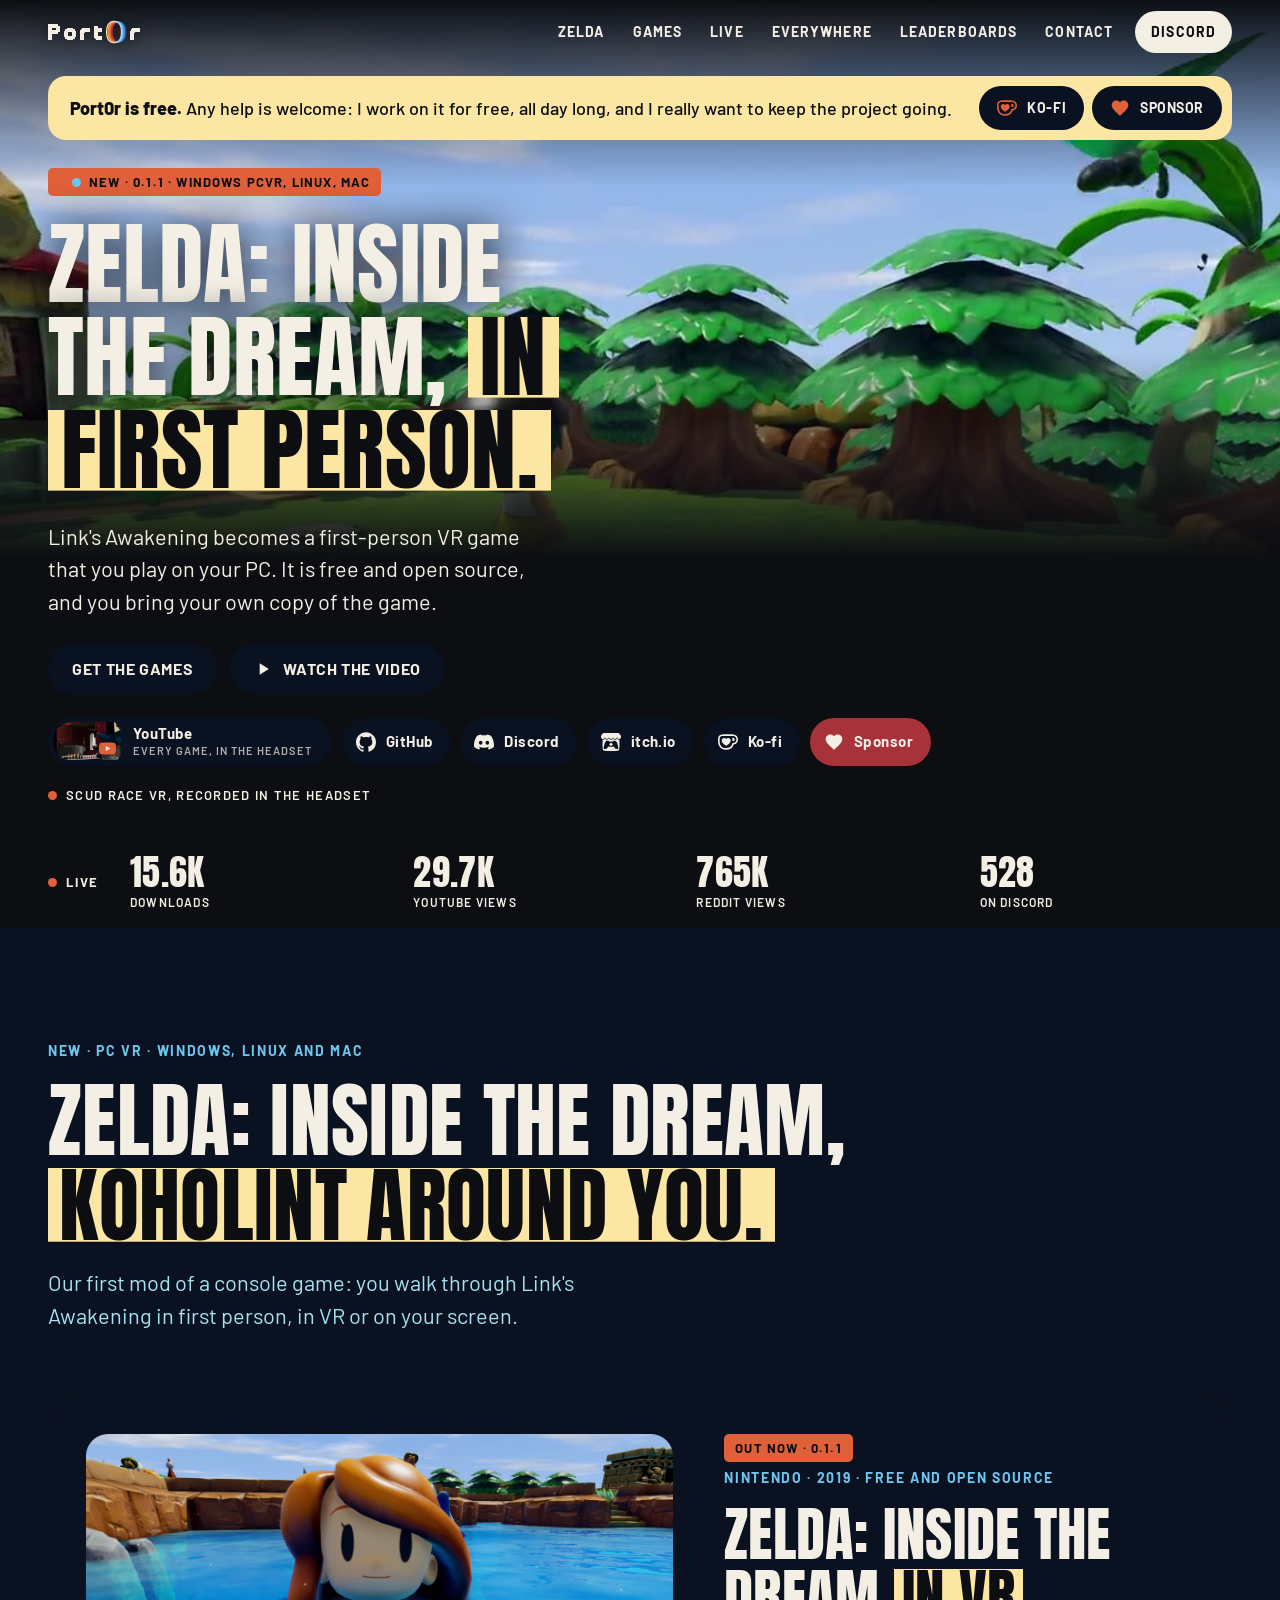
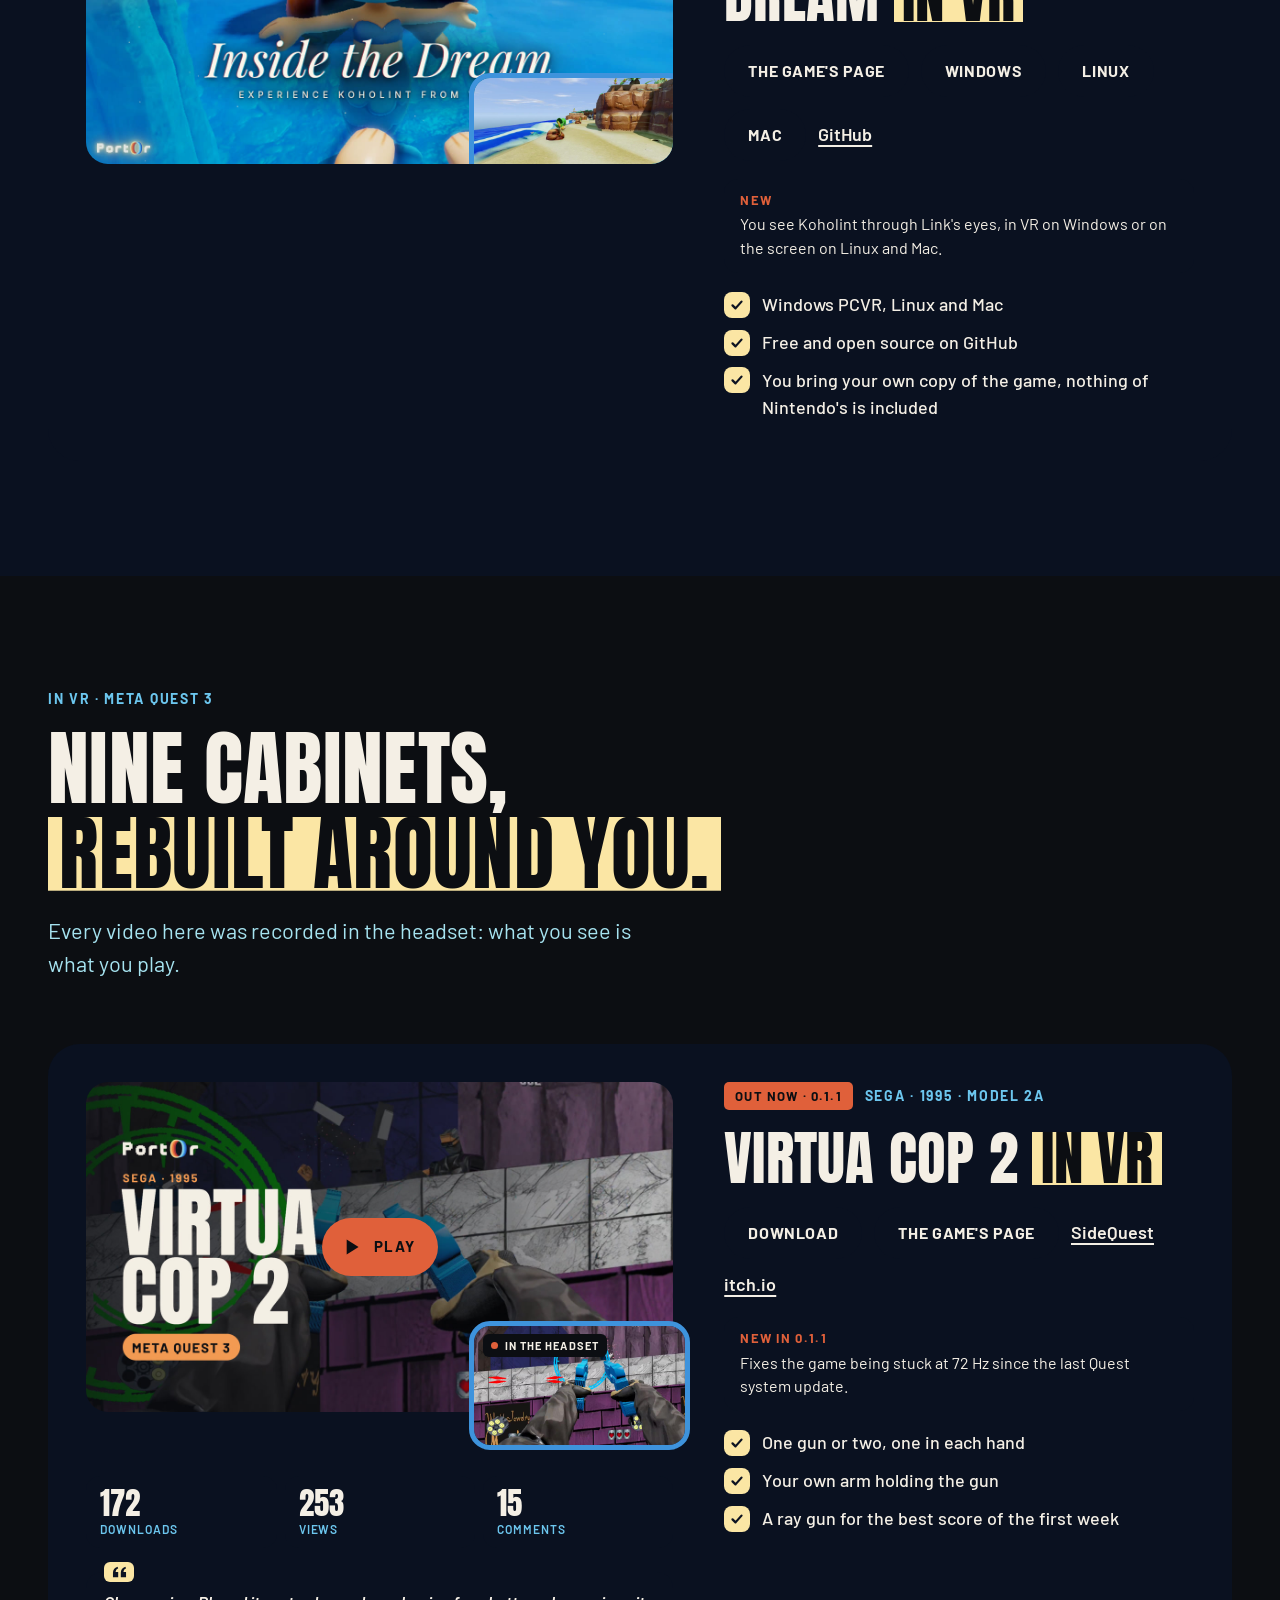
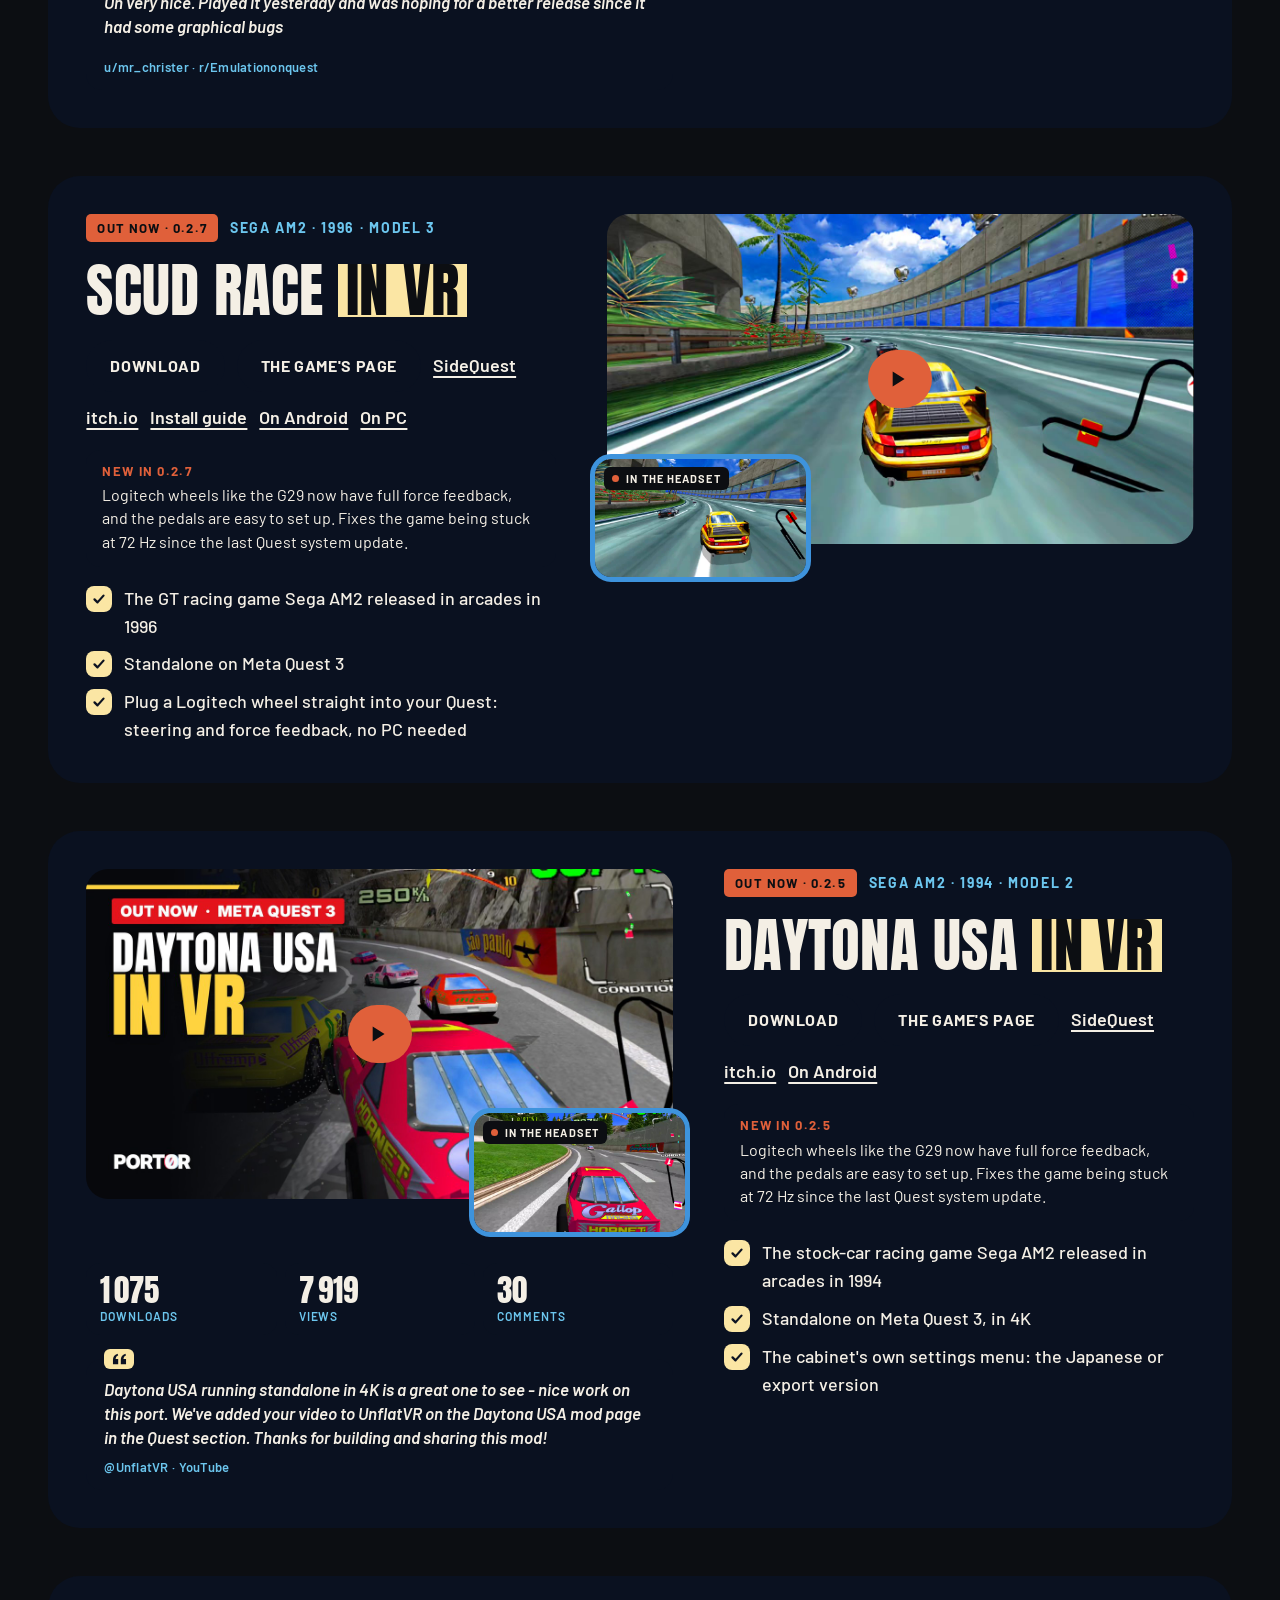
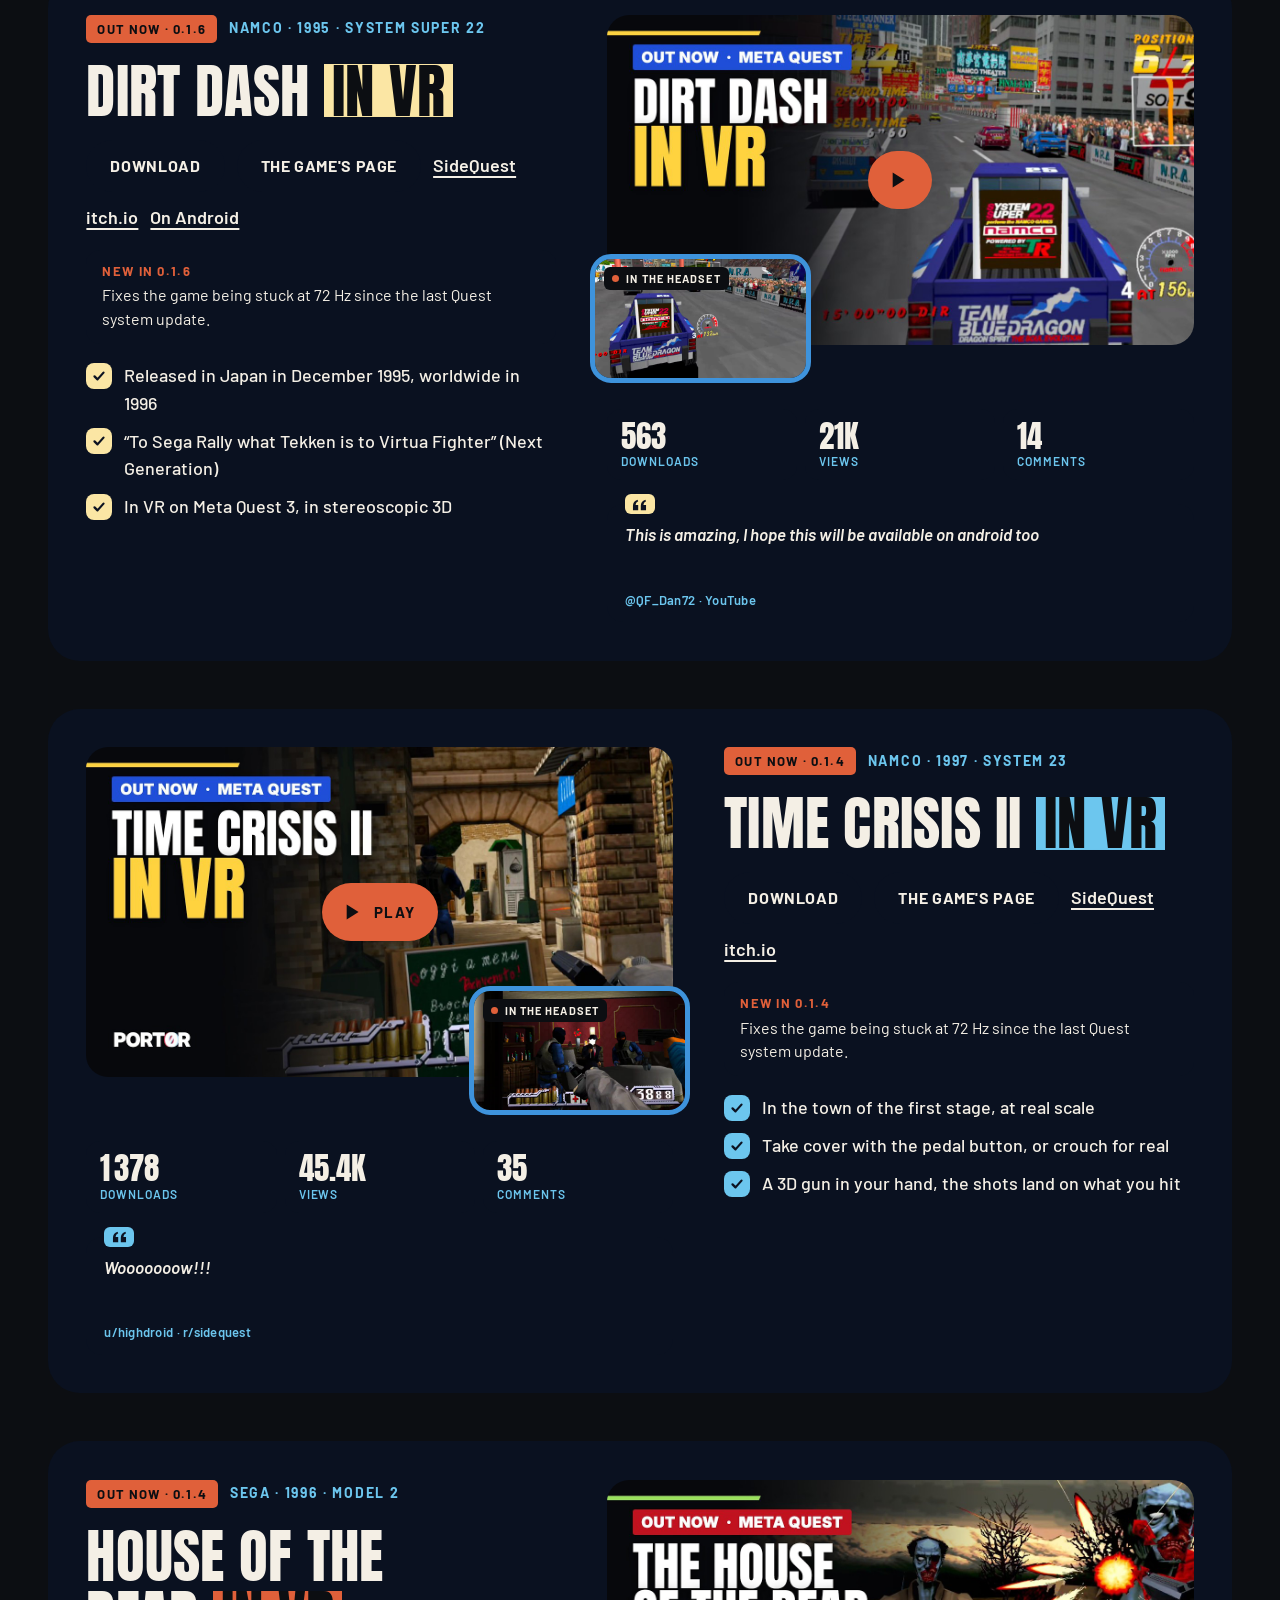
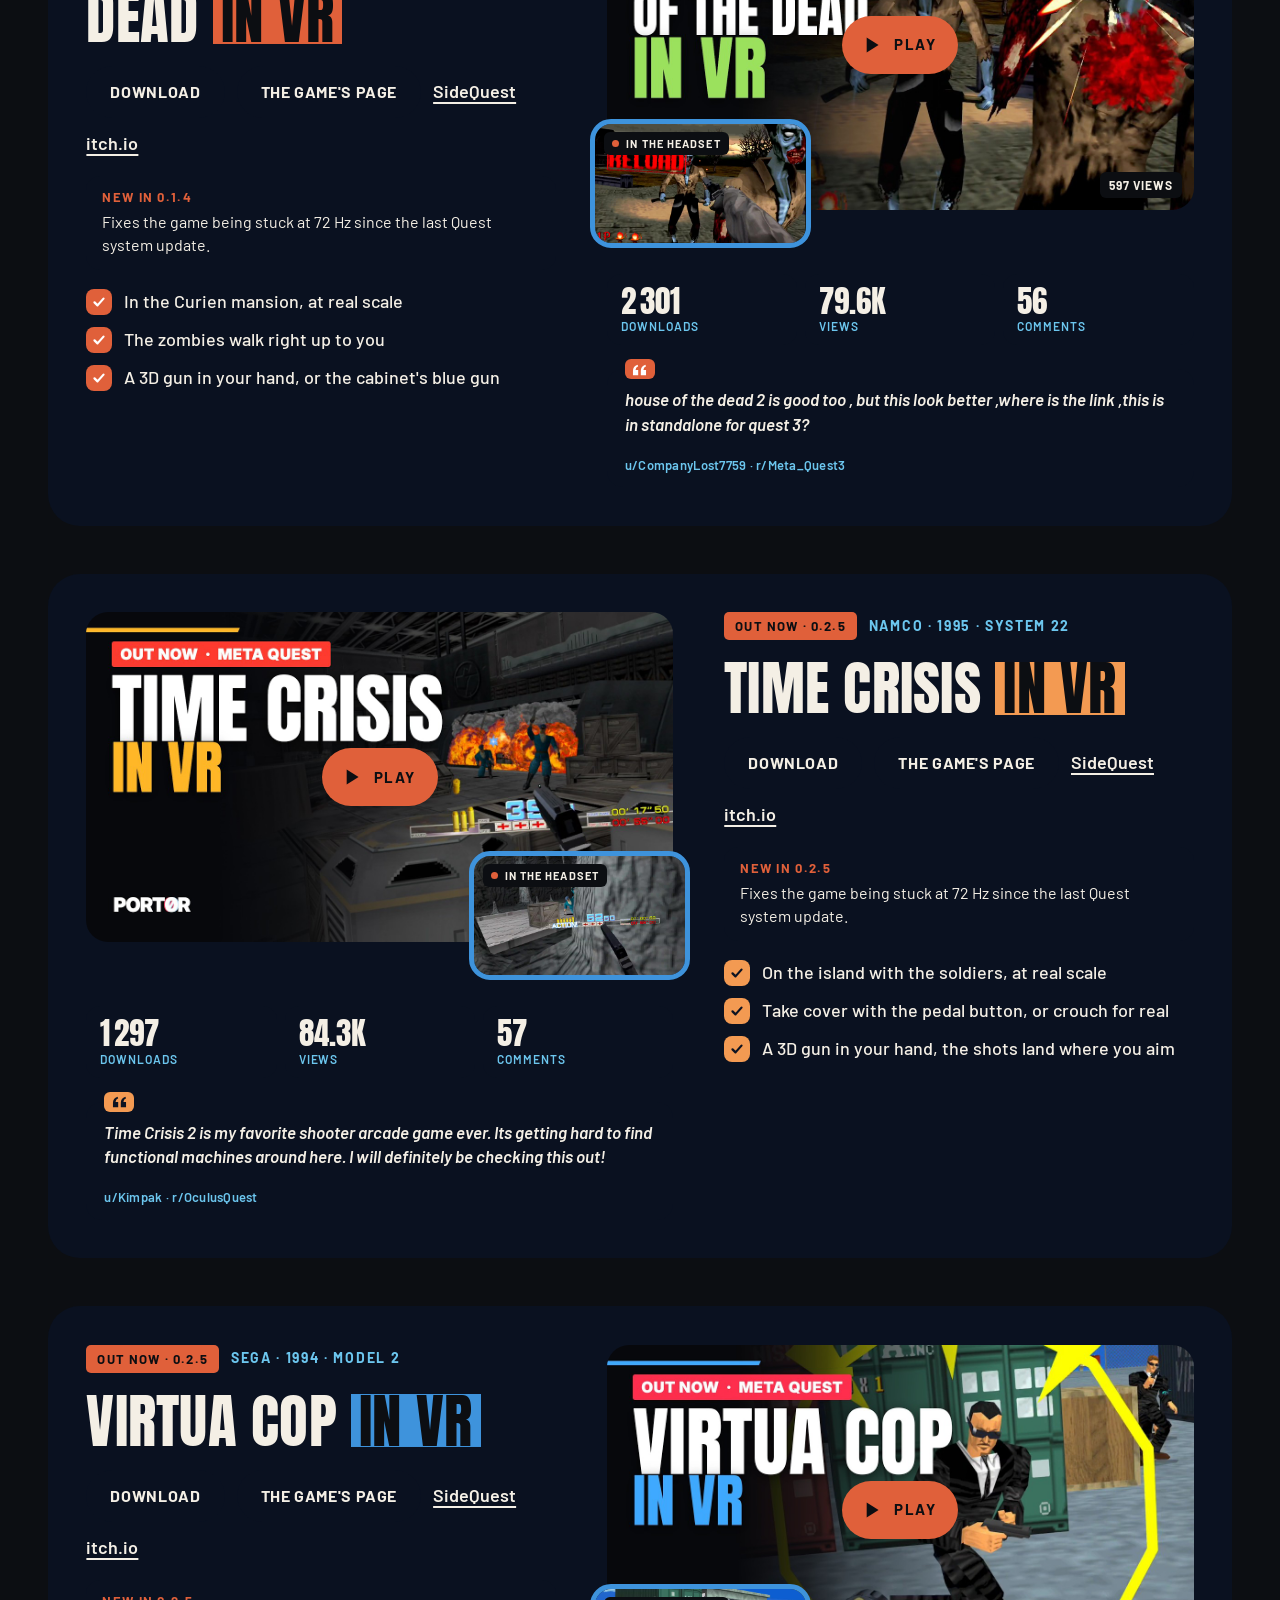
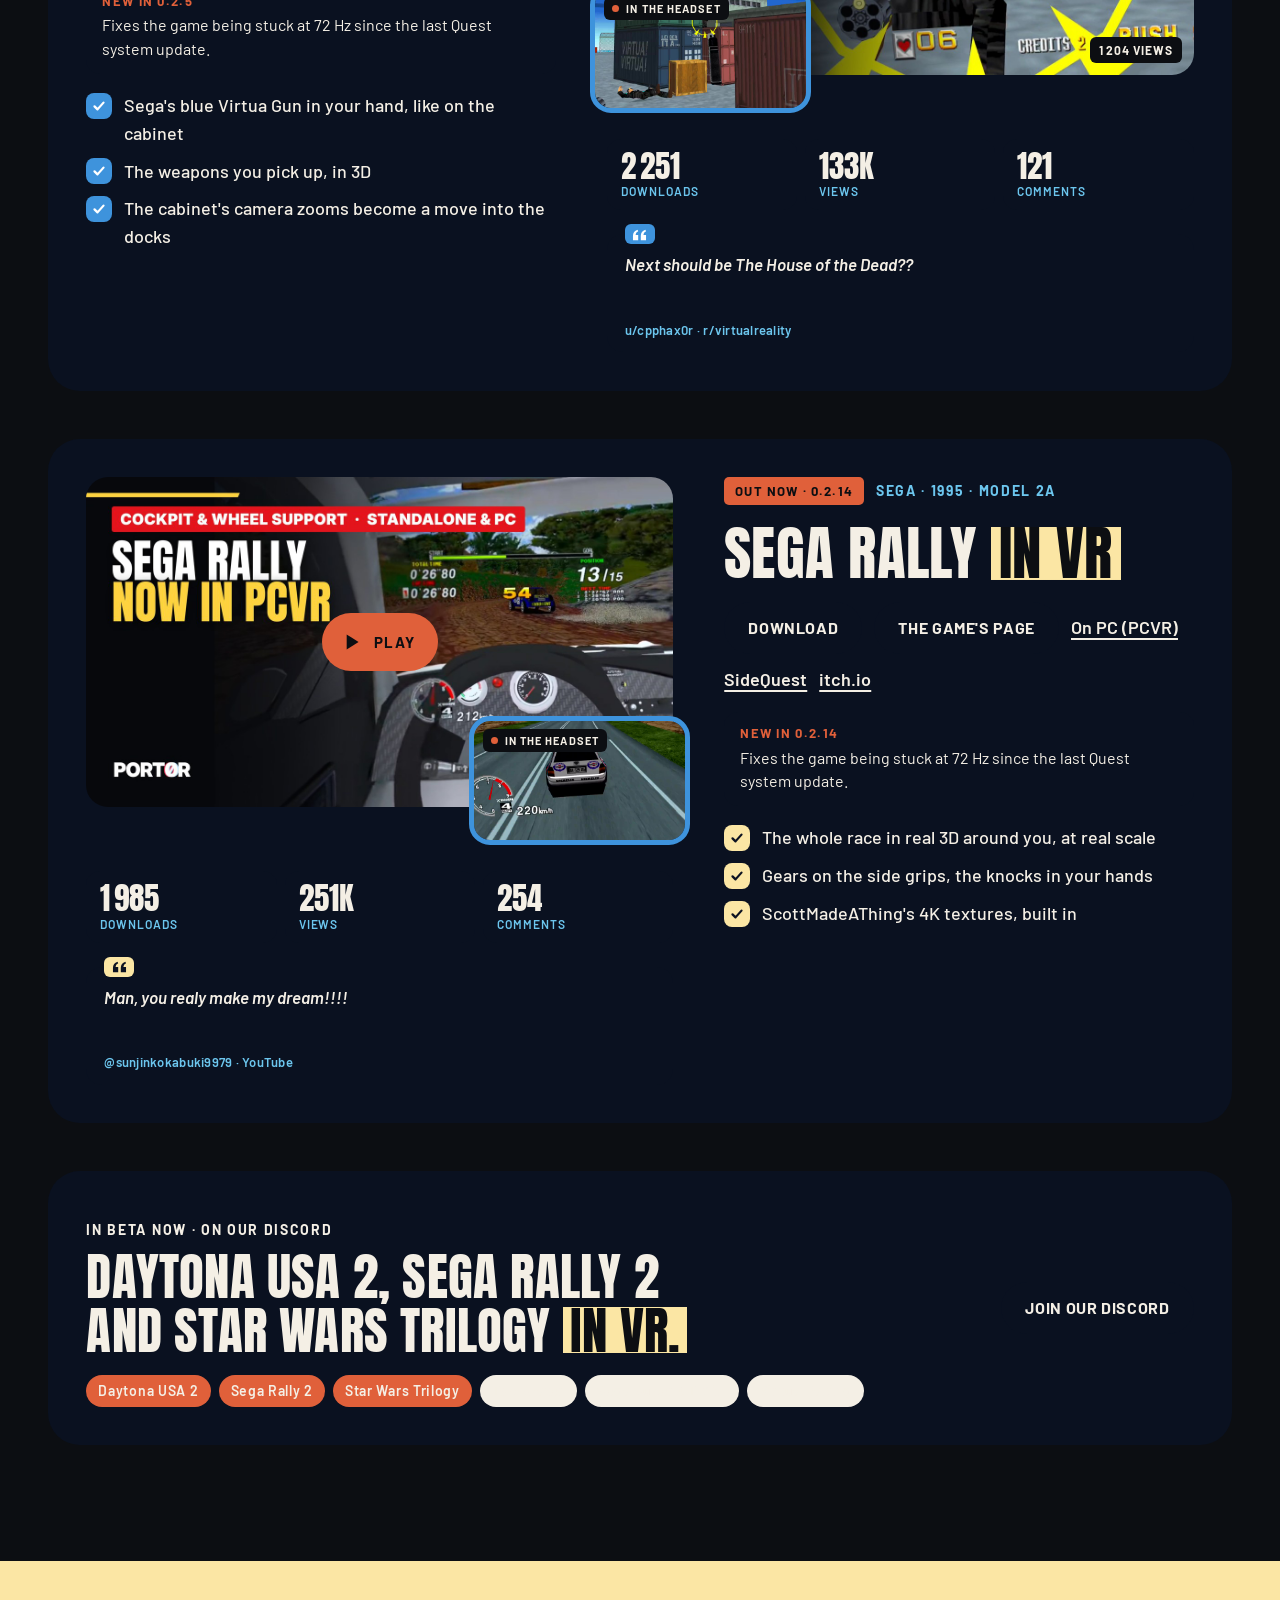
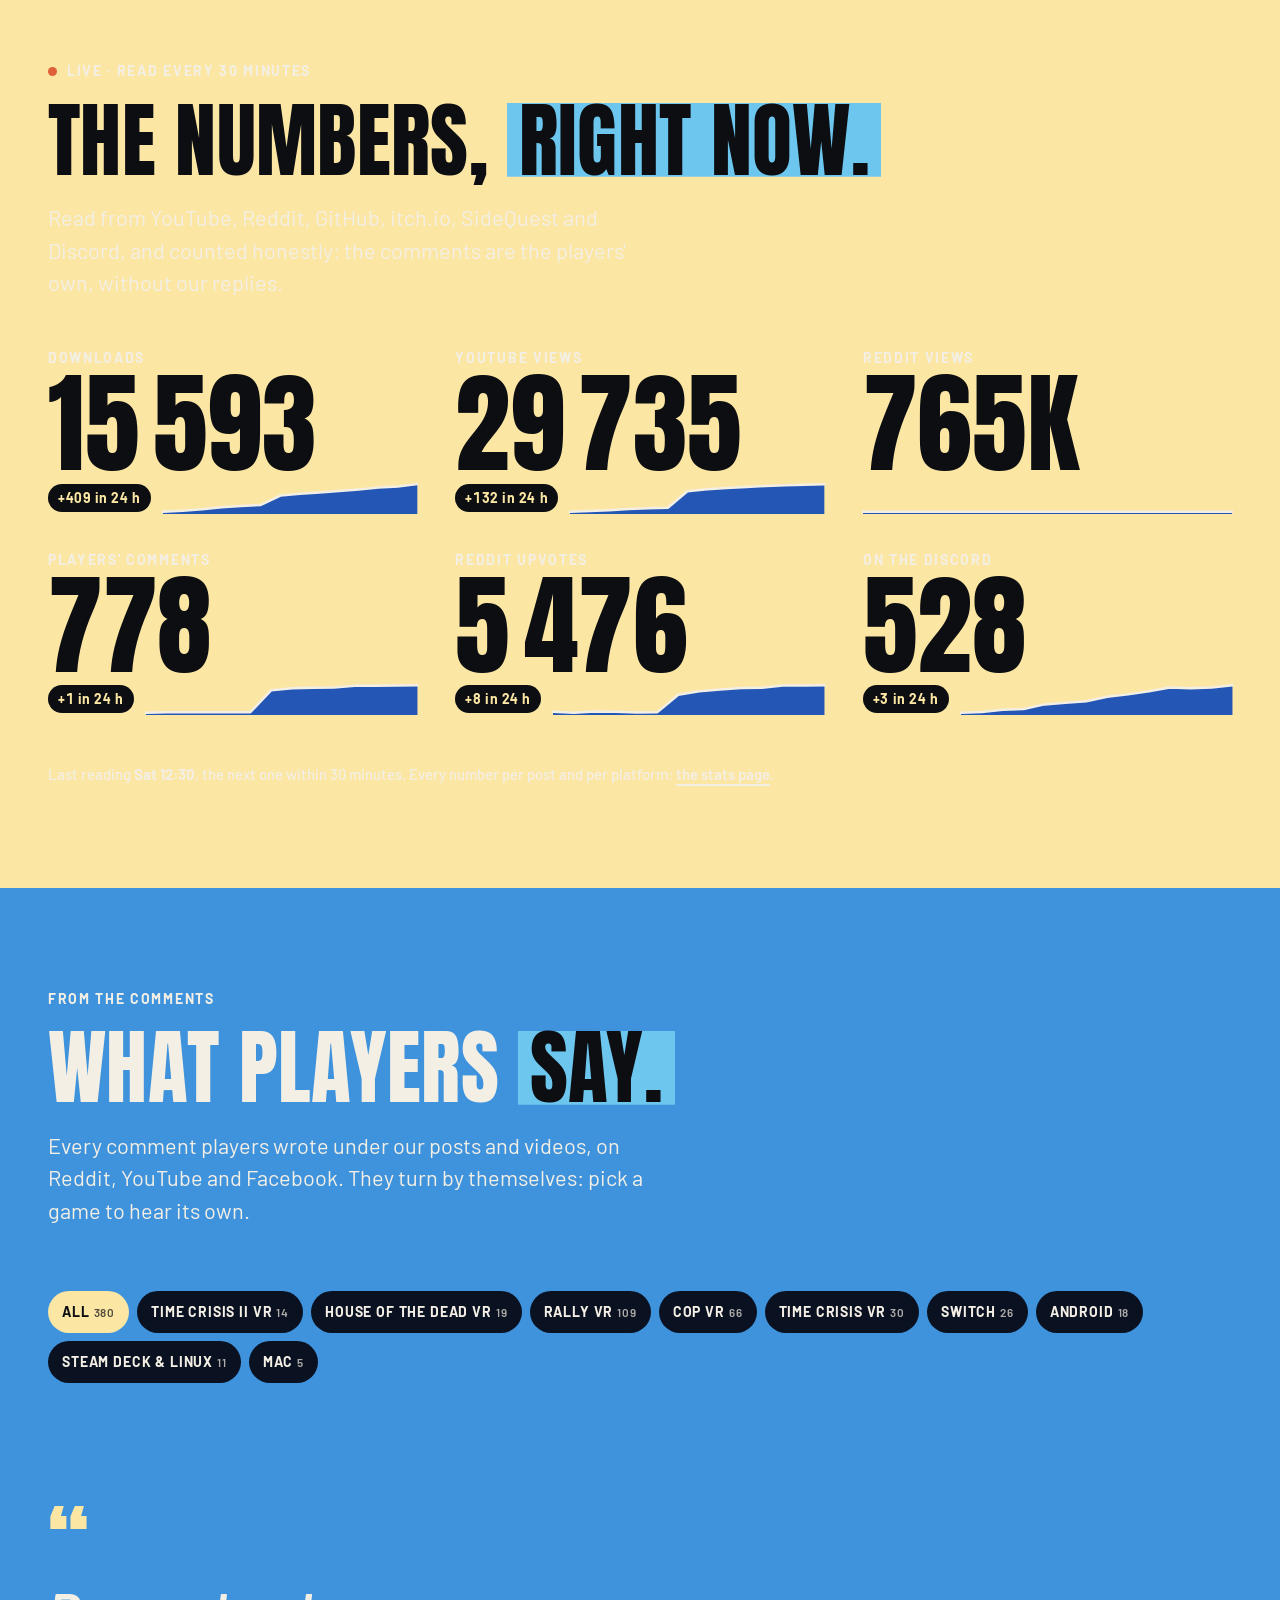
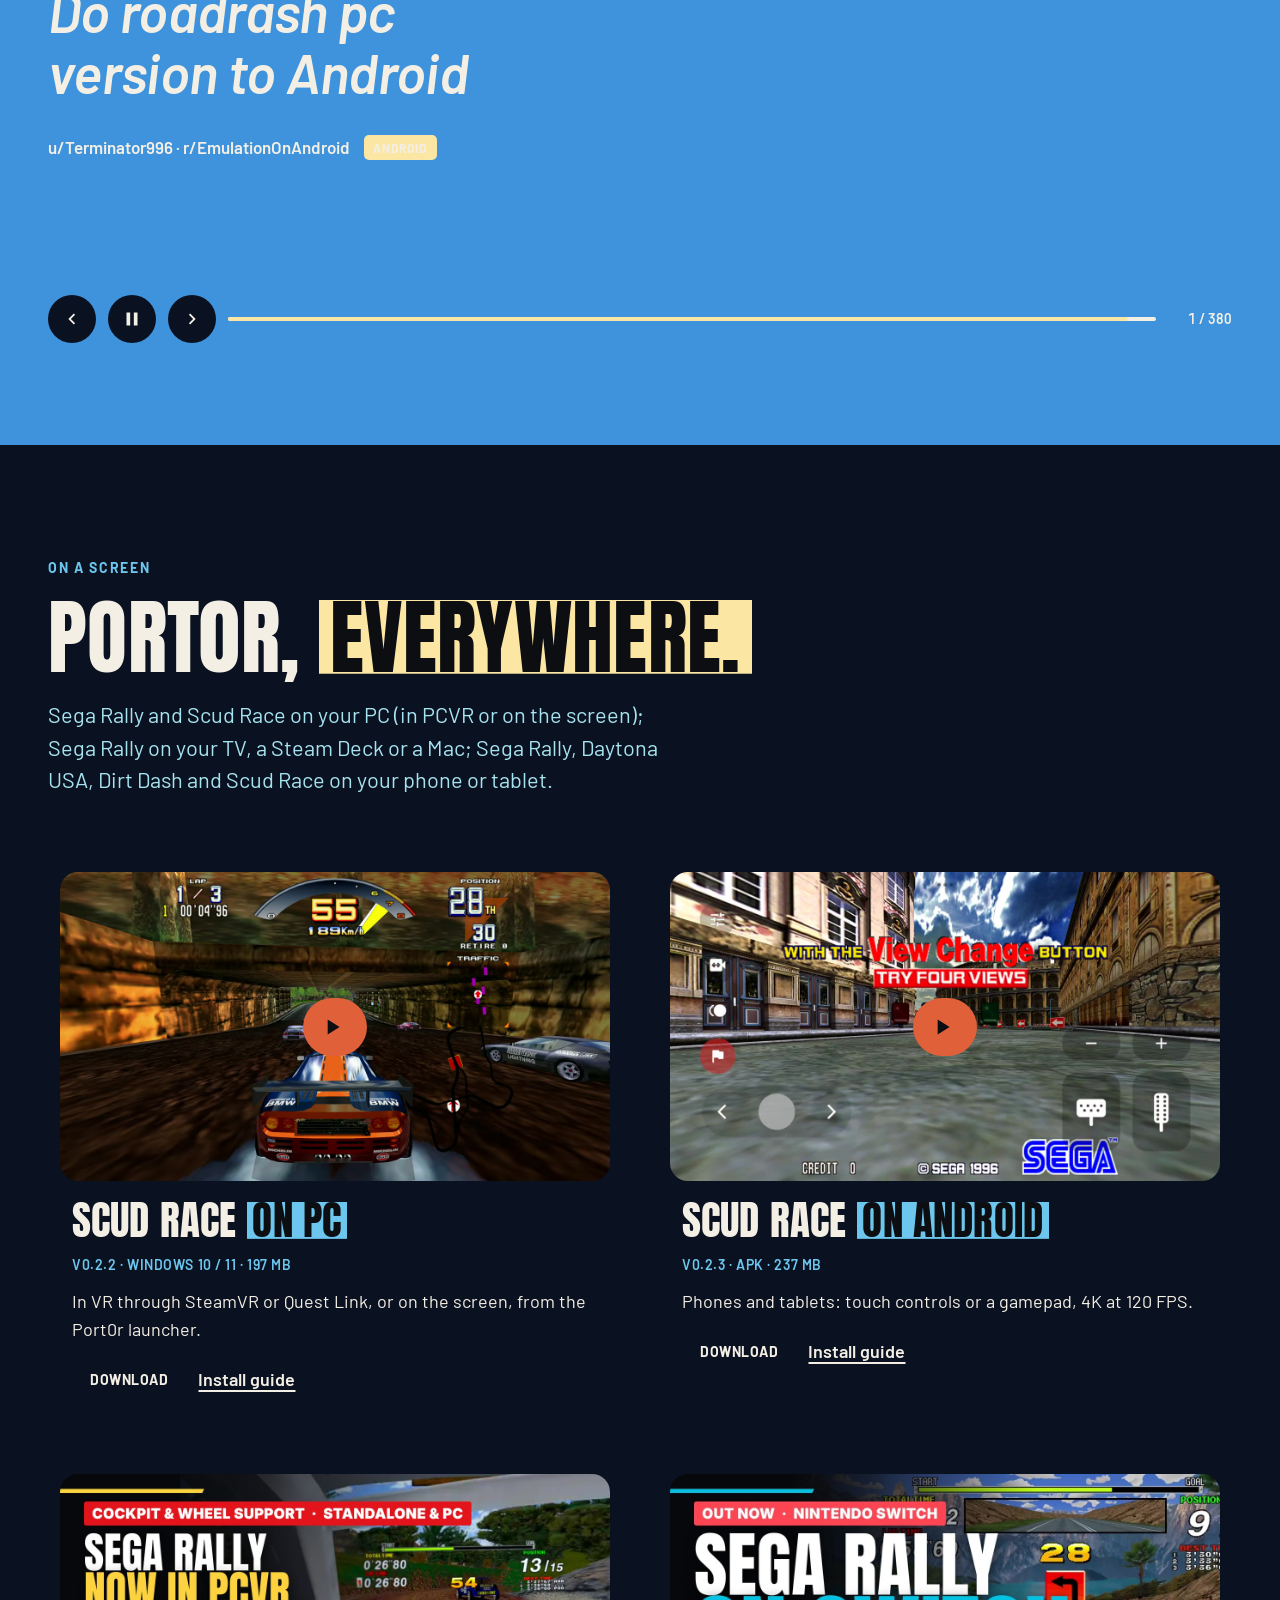
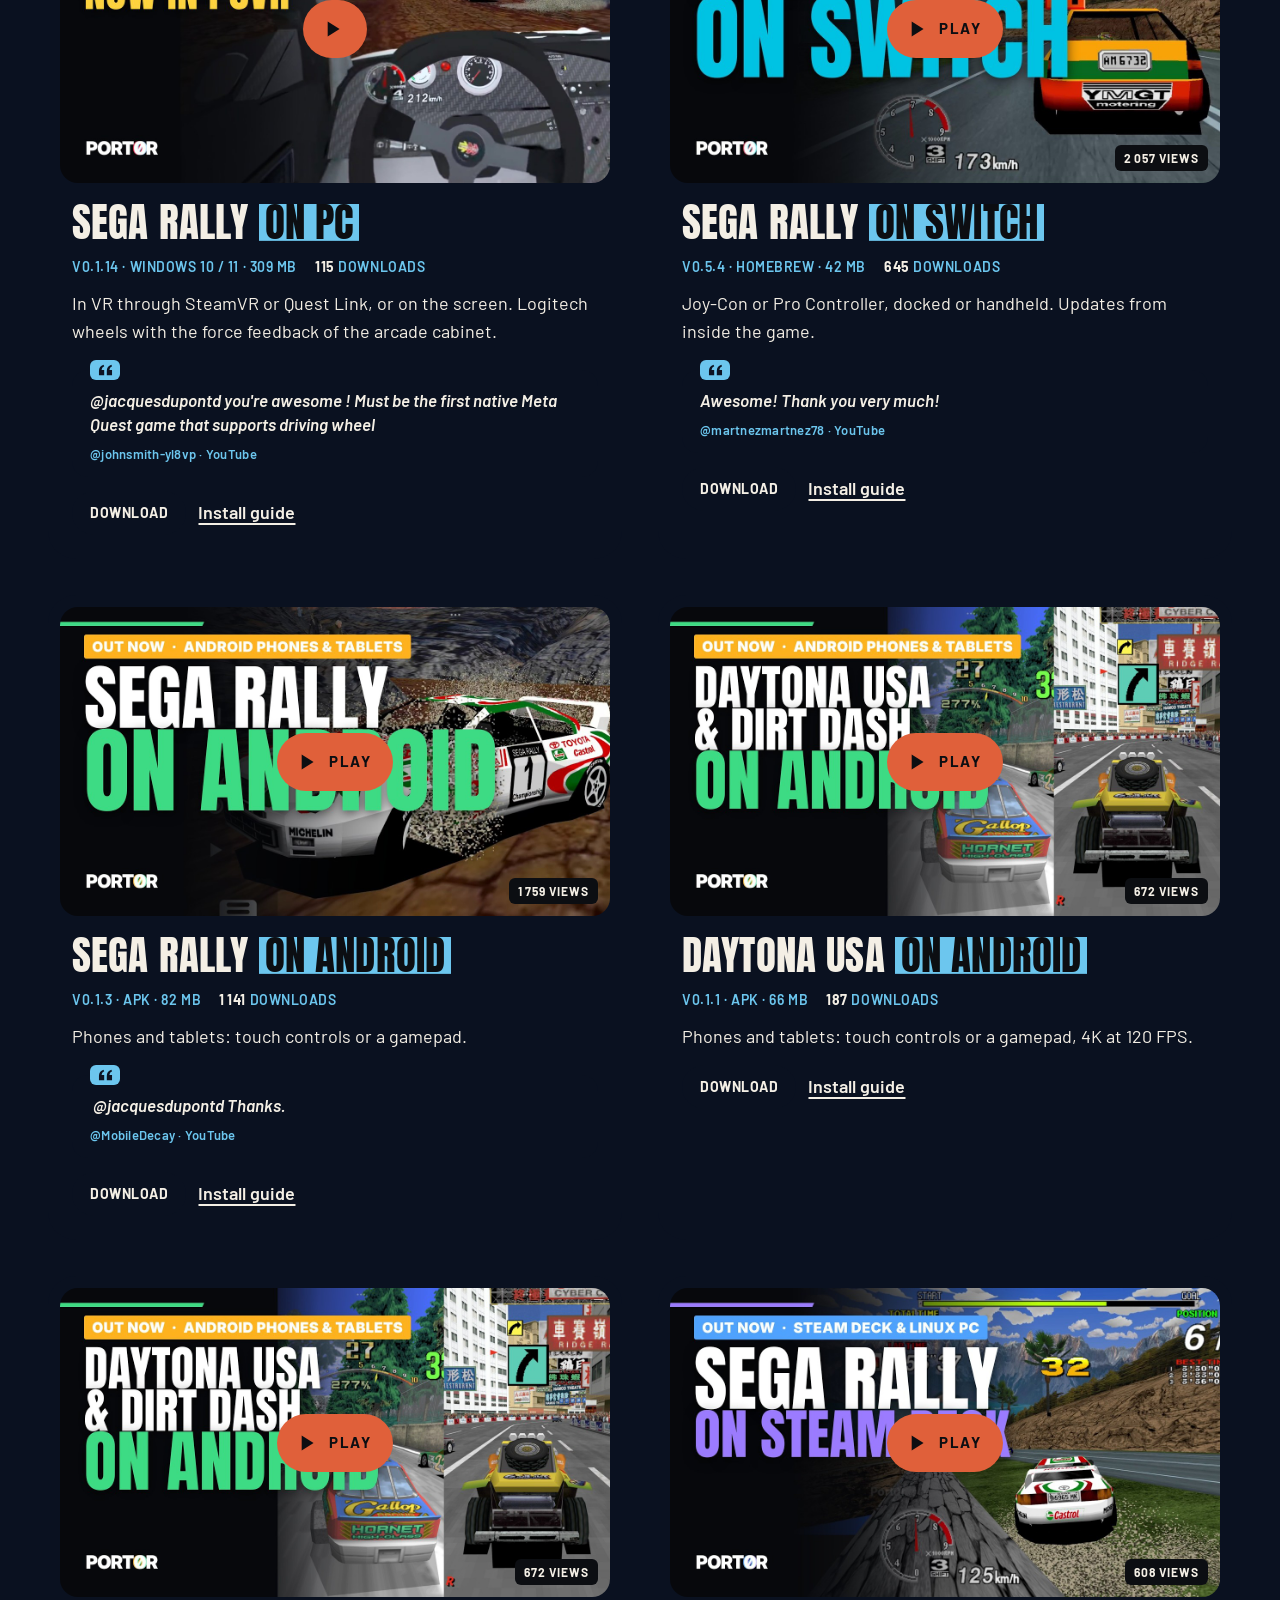
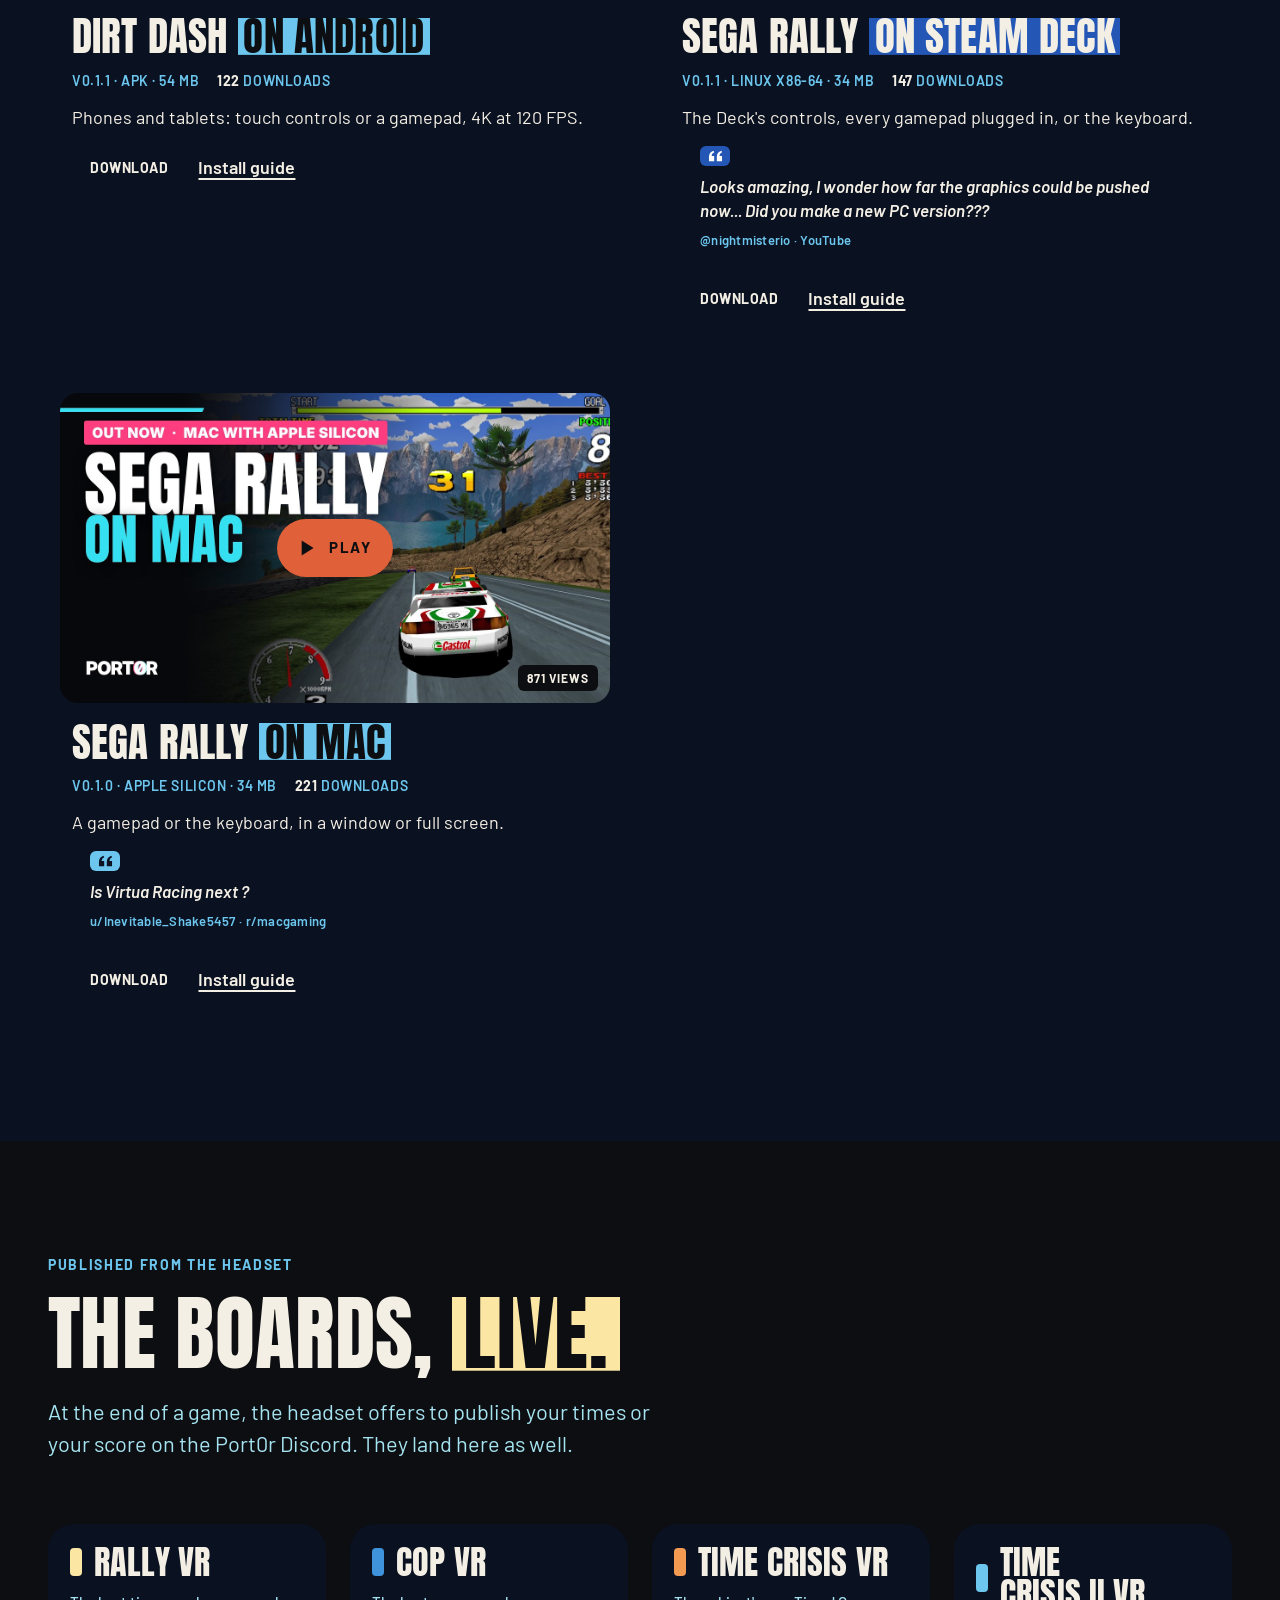
==== commit d3653446: "Port0r launch numbers, live" ====
--- a/index.html
+++ b/index.html
@@ -496,9 +496,9 @@
       <aside class="next rise" aria-label="In beta now, on our Discord">
         <div>
           <p class="kicker" style="color:#f4efe5">In beta now · on our Discord</p>
-          <h3 style="margin-top:12px">Daytona USA 2, Sega Rally 2, Star Wars Trilogy and The Lost World <span class="hl">in VR.</span></h3>
+          <h3 style="margin-top:12px">Daytona USA 2, Sega Rally 2 and Star Wars Trilogy <span class="hl">in VR.</span></h3>
           <ul class="queue">
-            <li class="beta">Daytona USA 2</li><li class="beta">Sega Rally 2</li><li class="beta">Star Wars Trilogy</li><li class="beta">The Lost World</li><li>Top Skater</li><li>Sega Super GT 24h</li><li>Virtua Racing</li>
+            <li class="beta">Daytona USA 2</li><li class="beta">Sega Rally 2</li><li class="beta">Star Wars Trilogy</li><li>Top Skater</li><li>Sega Super GT 24h</li><li>Virtua Racing</li>
           </ul>
         </div>
         <a class="btn primary" href="https://discord.gg/XMk7GgapuN">Join our Discord</a>
@@ -588,10 +588,10 @@
         <button class="yt" type="button" data-id="nC8Lj6FlHLE" aria-label="Play the Nintendo Switch video"><img src="assets/yt/nC8Lj6FlHLE.jpg" alt="Sega Rally on Nintendo Switch" loading="lazy"><span class="play"><svg viewBox="0 0 24 24" aria-hidden="true"><path fill="currentColor" d="M8 5v14l11-7z"/></svg>Play</span><span class="views" data-views="nC8Lj6FlHLE"></span></button>
         <div class="body">
           <h3>Sega Rally <span class="hl">on Switch</span></h3>
-          <p class="spec"><span>v0.5.5 · homebrew · 42 MB</span><span><b data-g="switch" data-k="downloads">&nbsp;</b> downloads</span></p>
+          <p class="spec"><span>v0.5.4 · homebrew · 42 MB</span><span><b data-g="switch" data-k="downloads">&nbsp;</b> downloads</span></p>
           <p>Joy-Con or Pro Controller, docked or handheld. Updates from inside the game.</p>
           <figure class="said" data-said="switch" hidden><q></q><cite></cite></figure>
-          <div class="row"><a class="btn sm" href="https://github.com/jacquesdupontd/port0r/releases/tag/switch-v0.5.5">Download</a><a class="link" href="https://github.com/jacquesdupontd/port0r/blob/main/SWITCH.md">Install guide</a></div>
+          <div class="row"><a class="btn sm" href="https://github.com/jacquesdupontd/port0r/releases/tag/switch-v0.5.4">Download</a><a class="link" href="https://github.com/jacquesdupontd/port0r/blob/main/SWITCH.md">Install guide</a></div>
         </div>
       </article>
       <article class="plat rise" data-game="android">
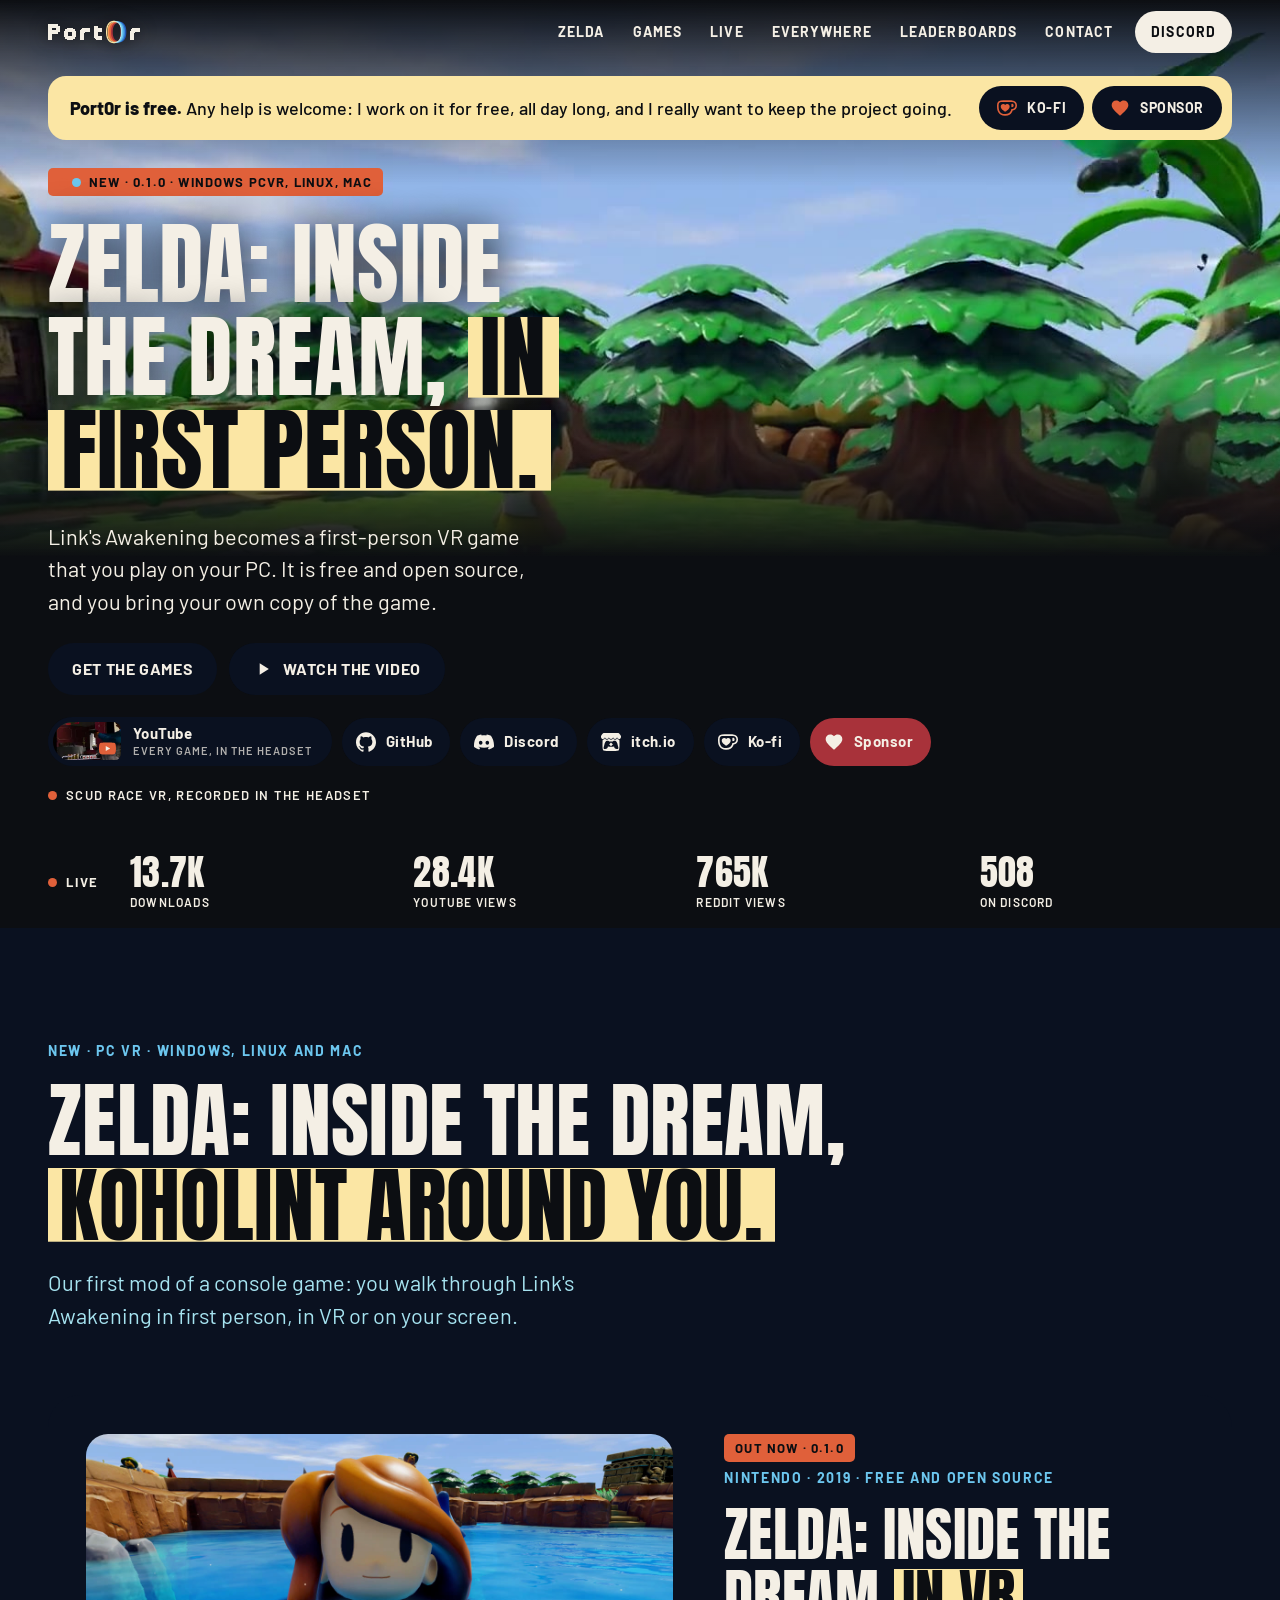
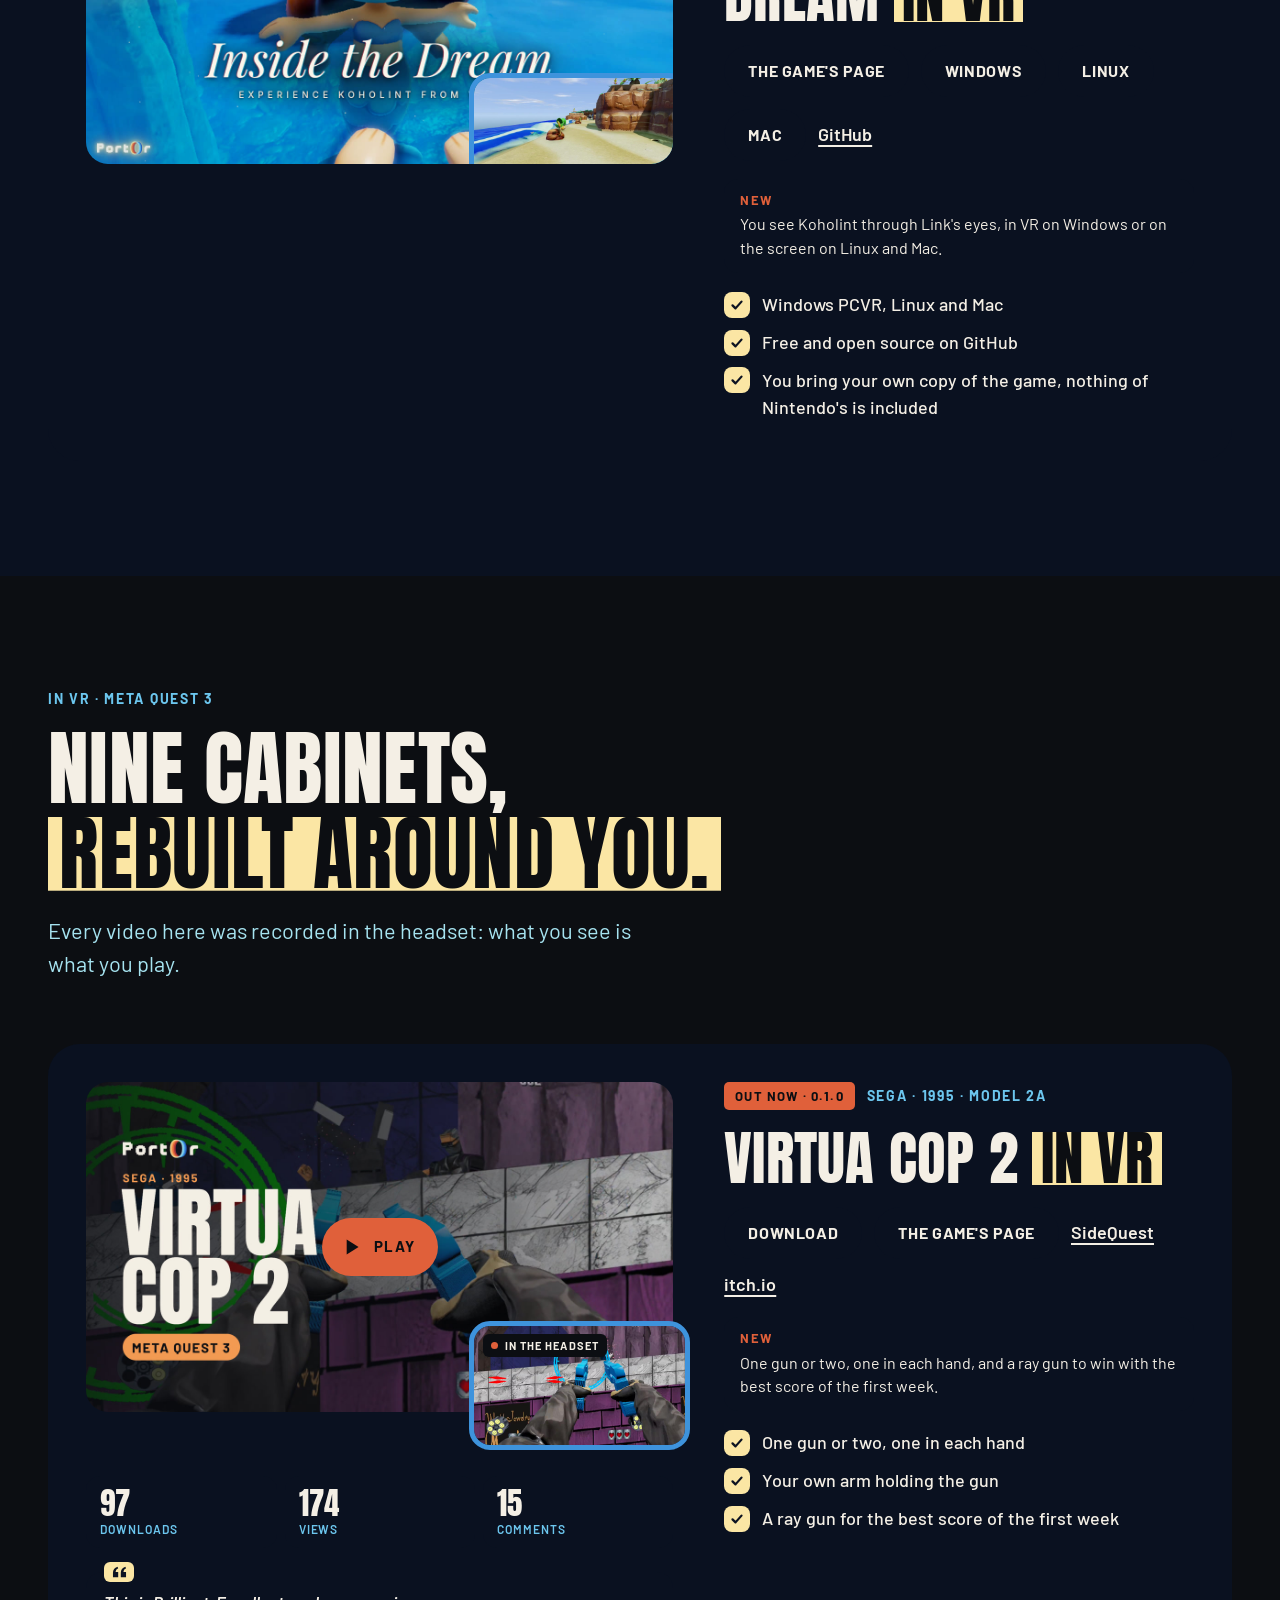
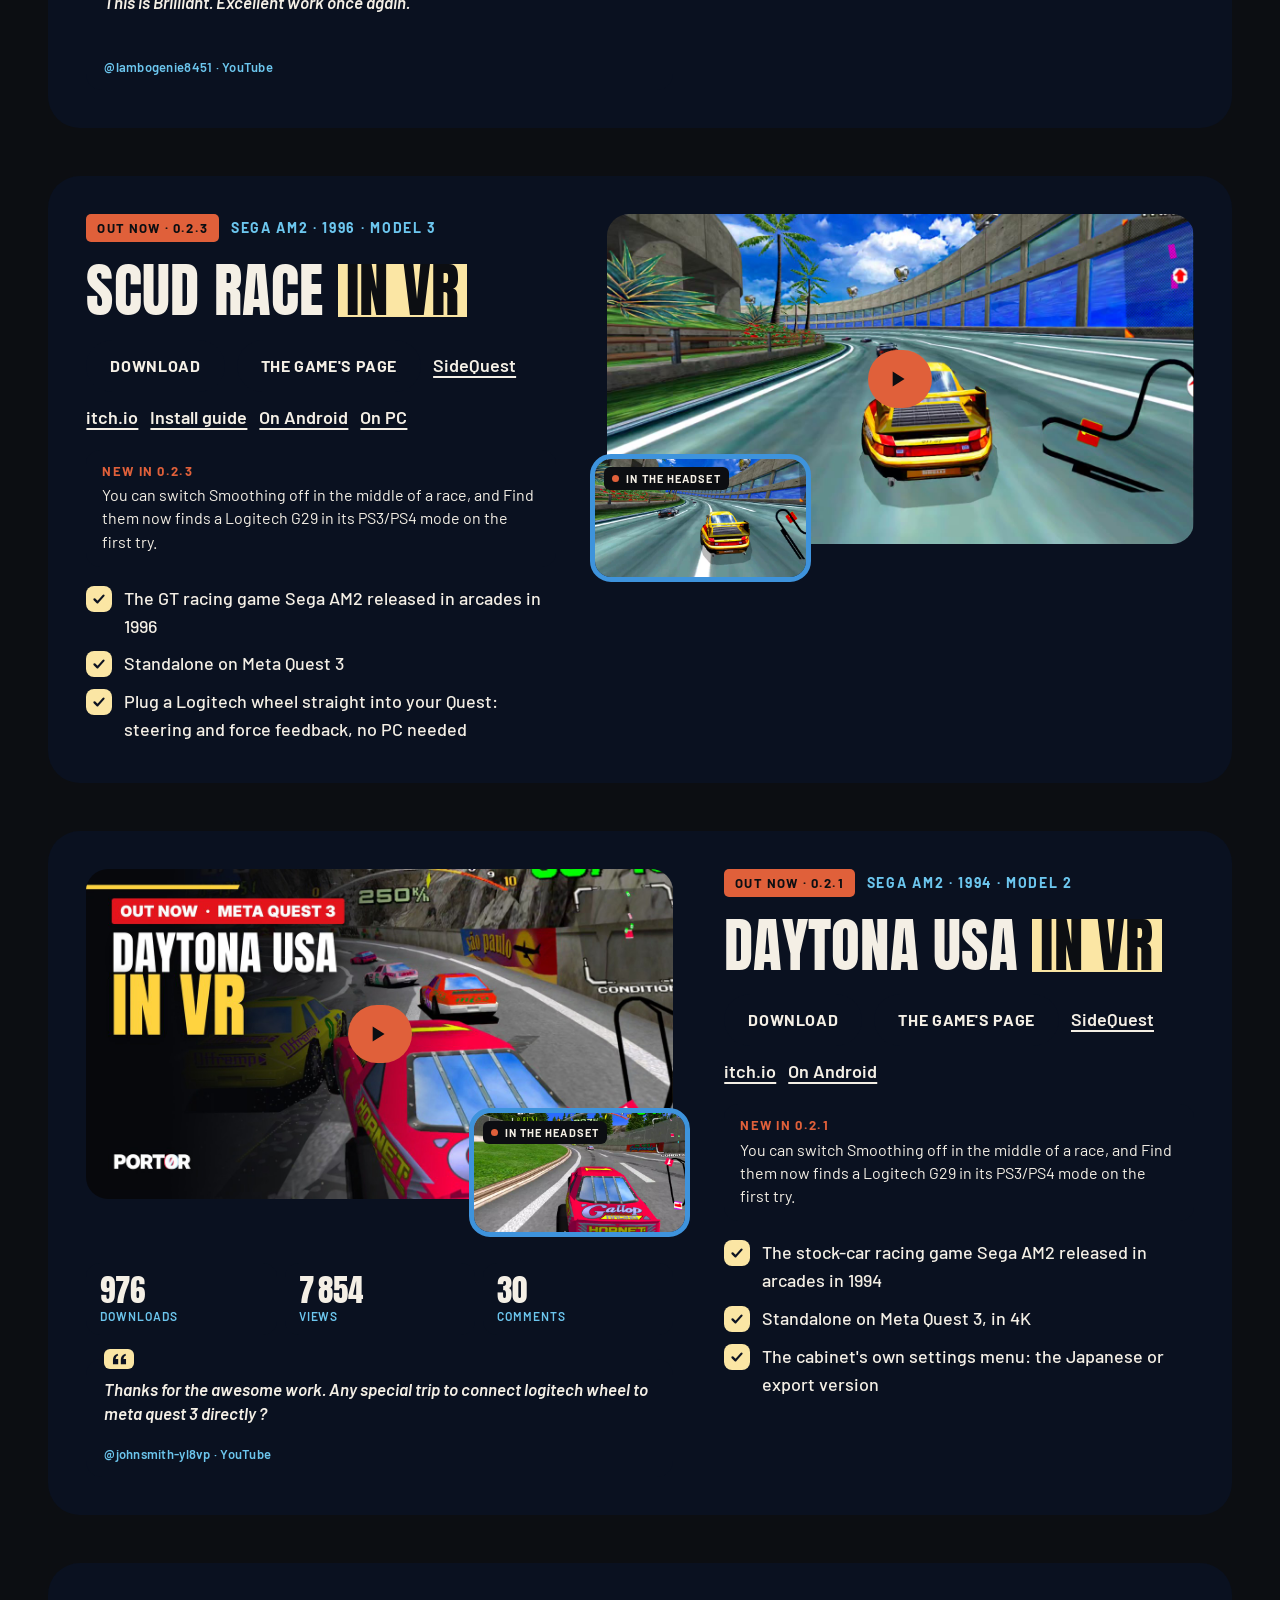
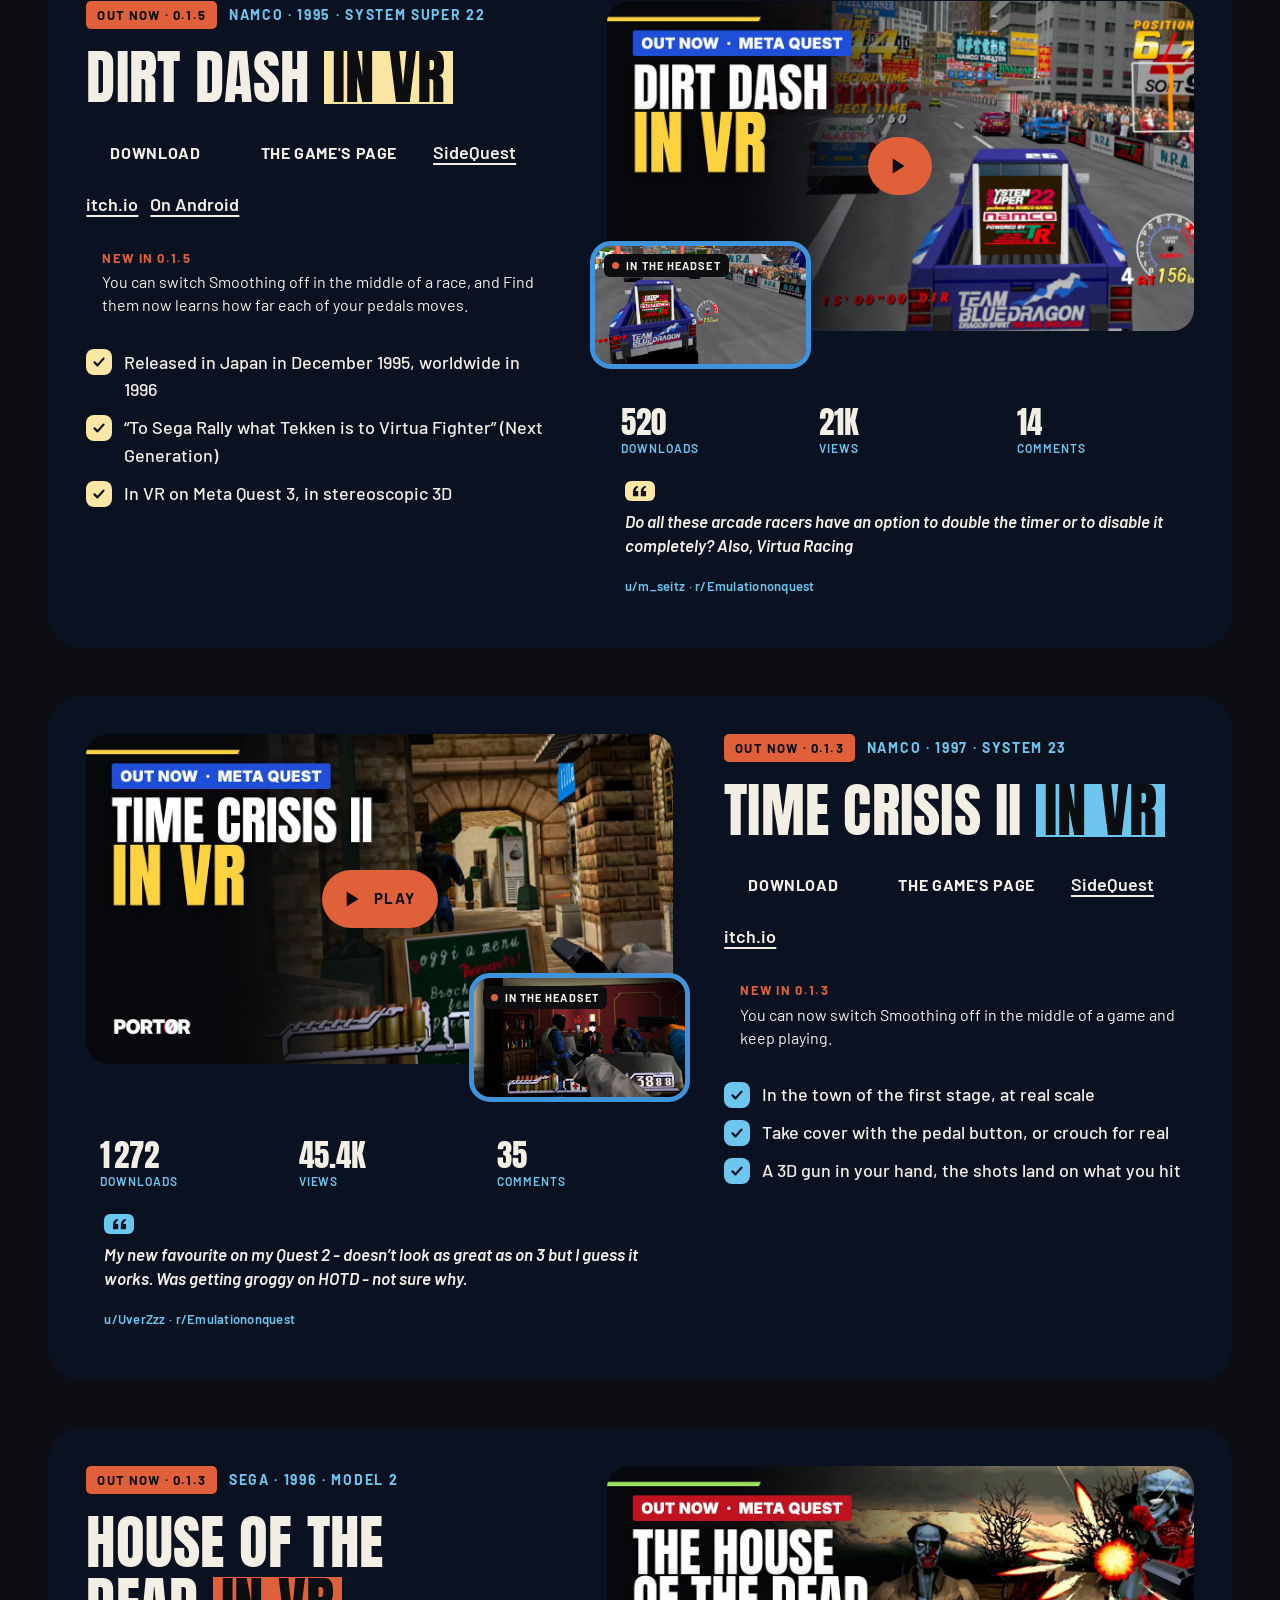
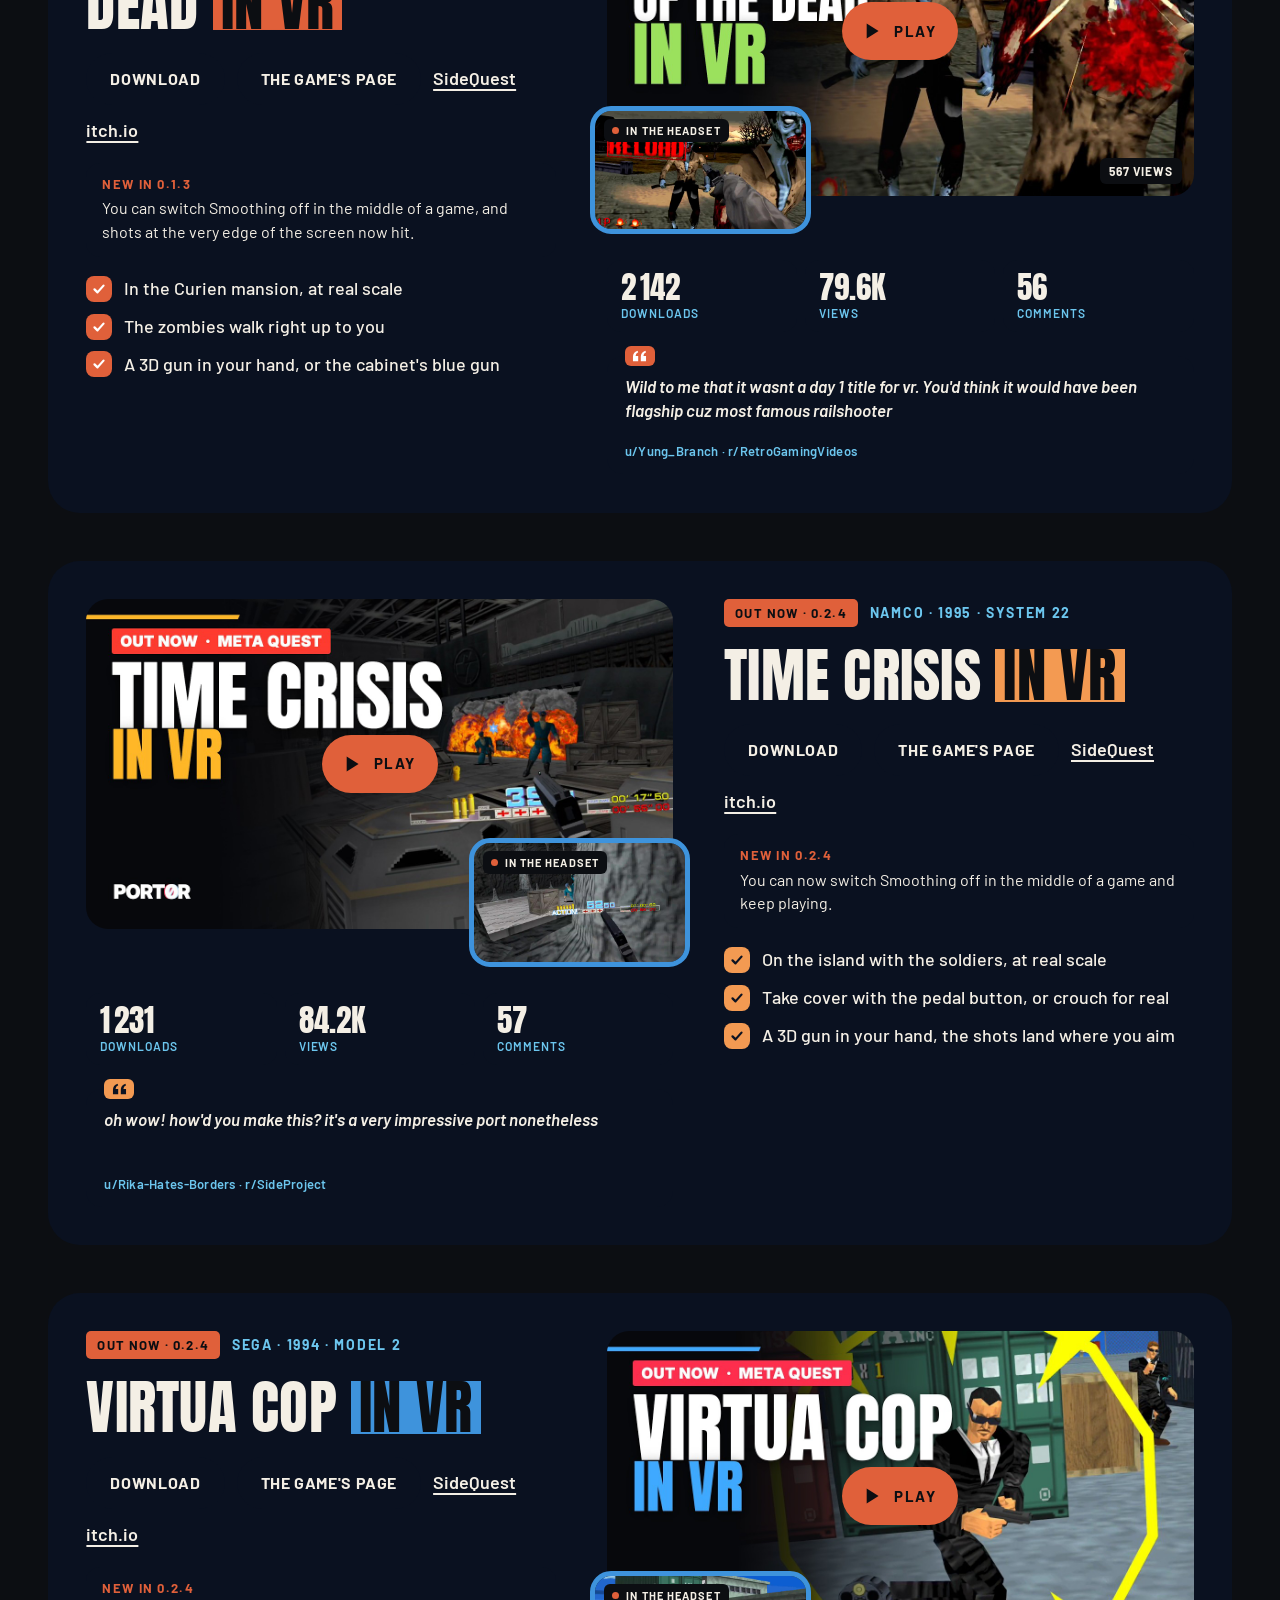
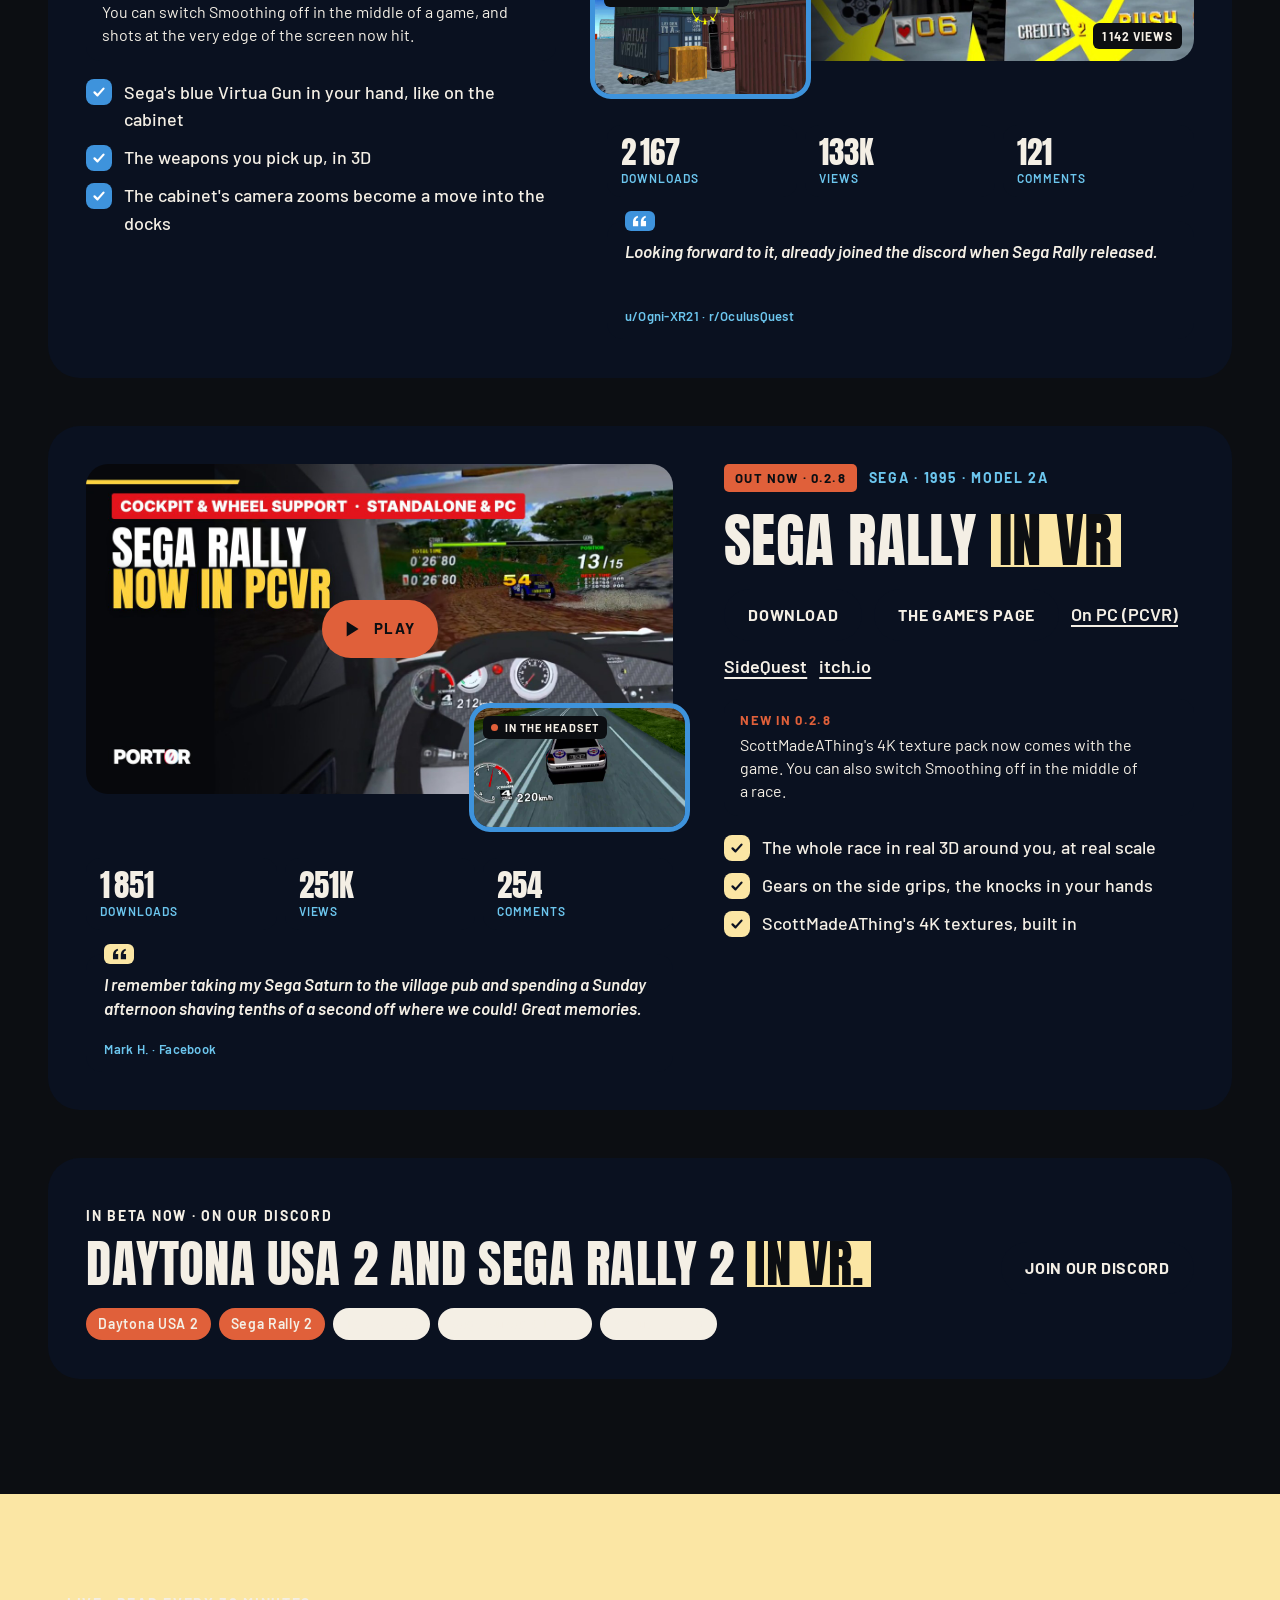
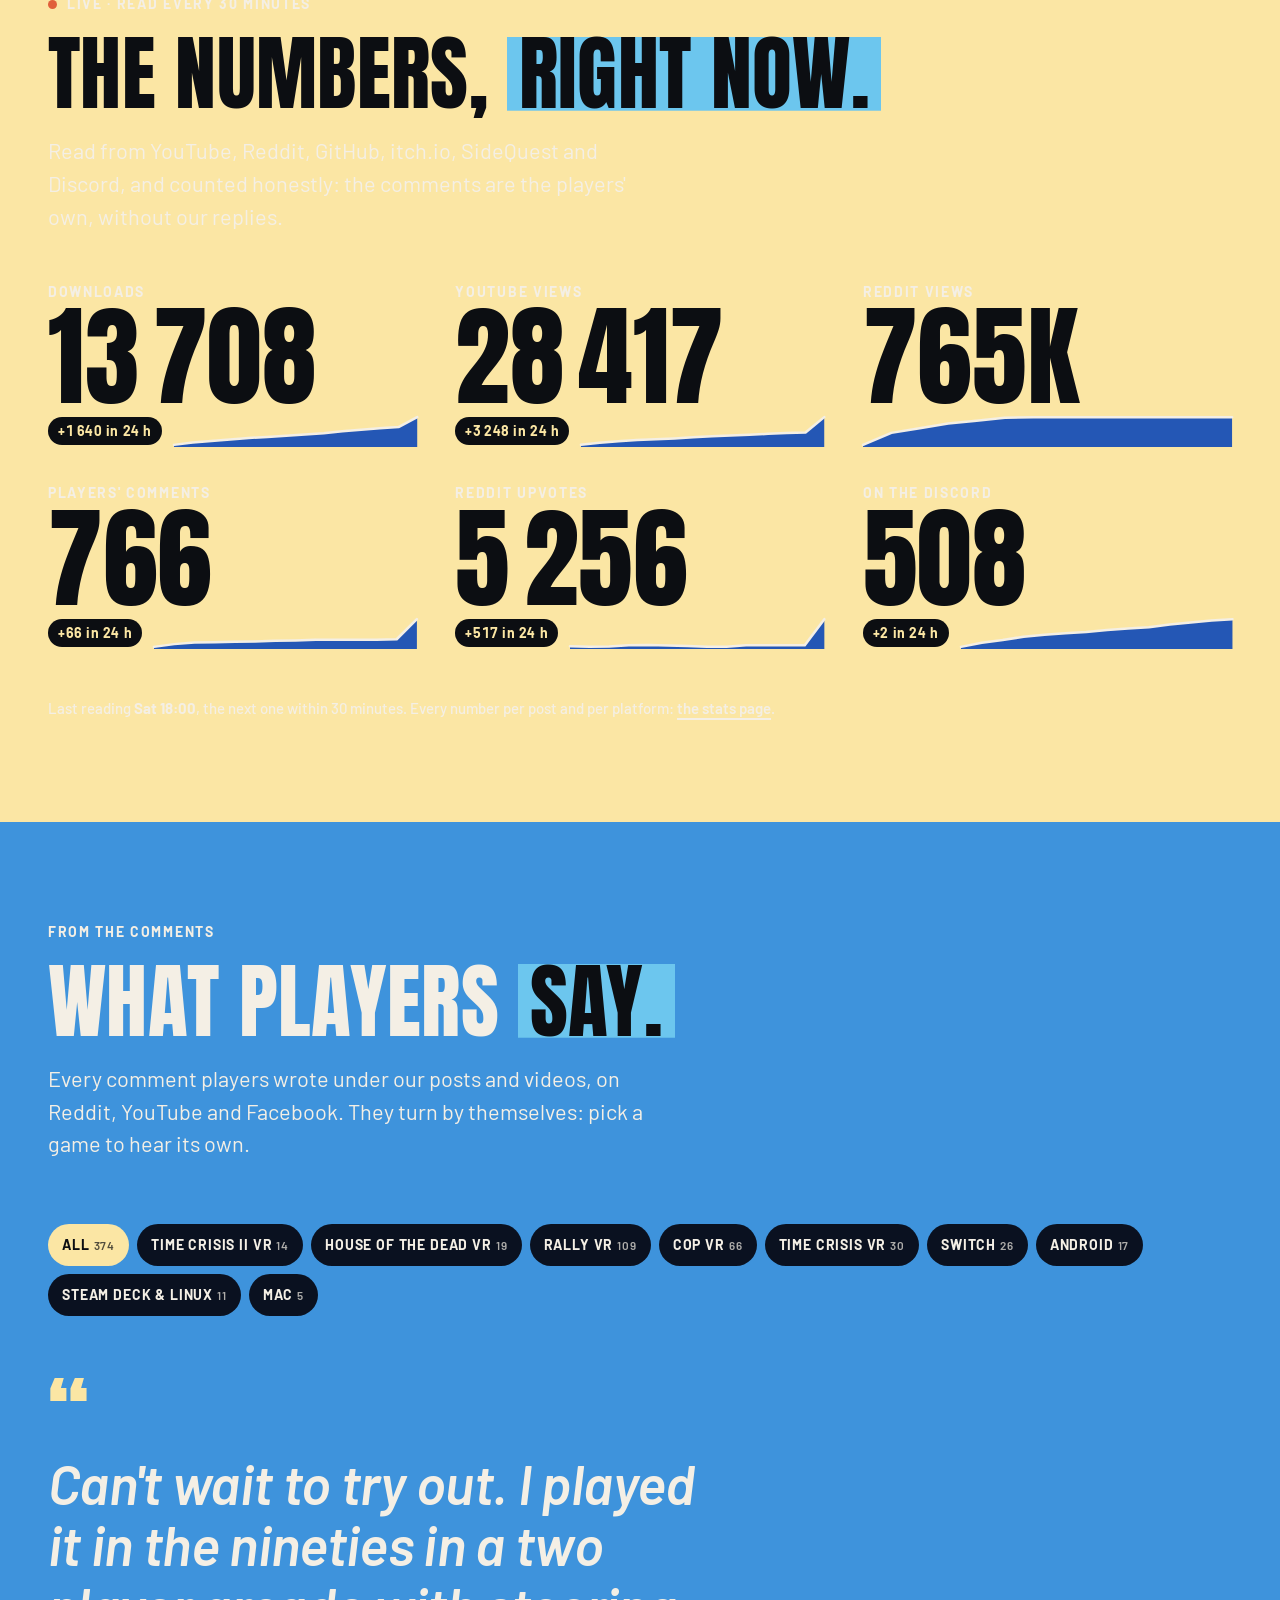
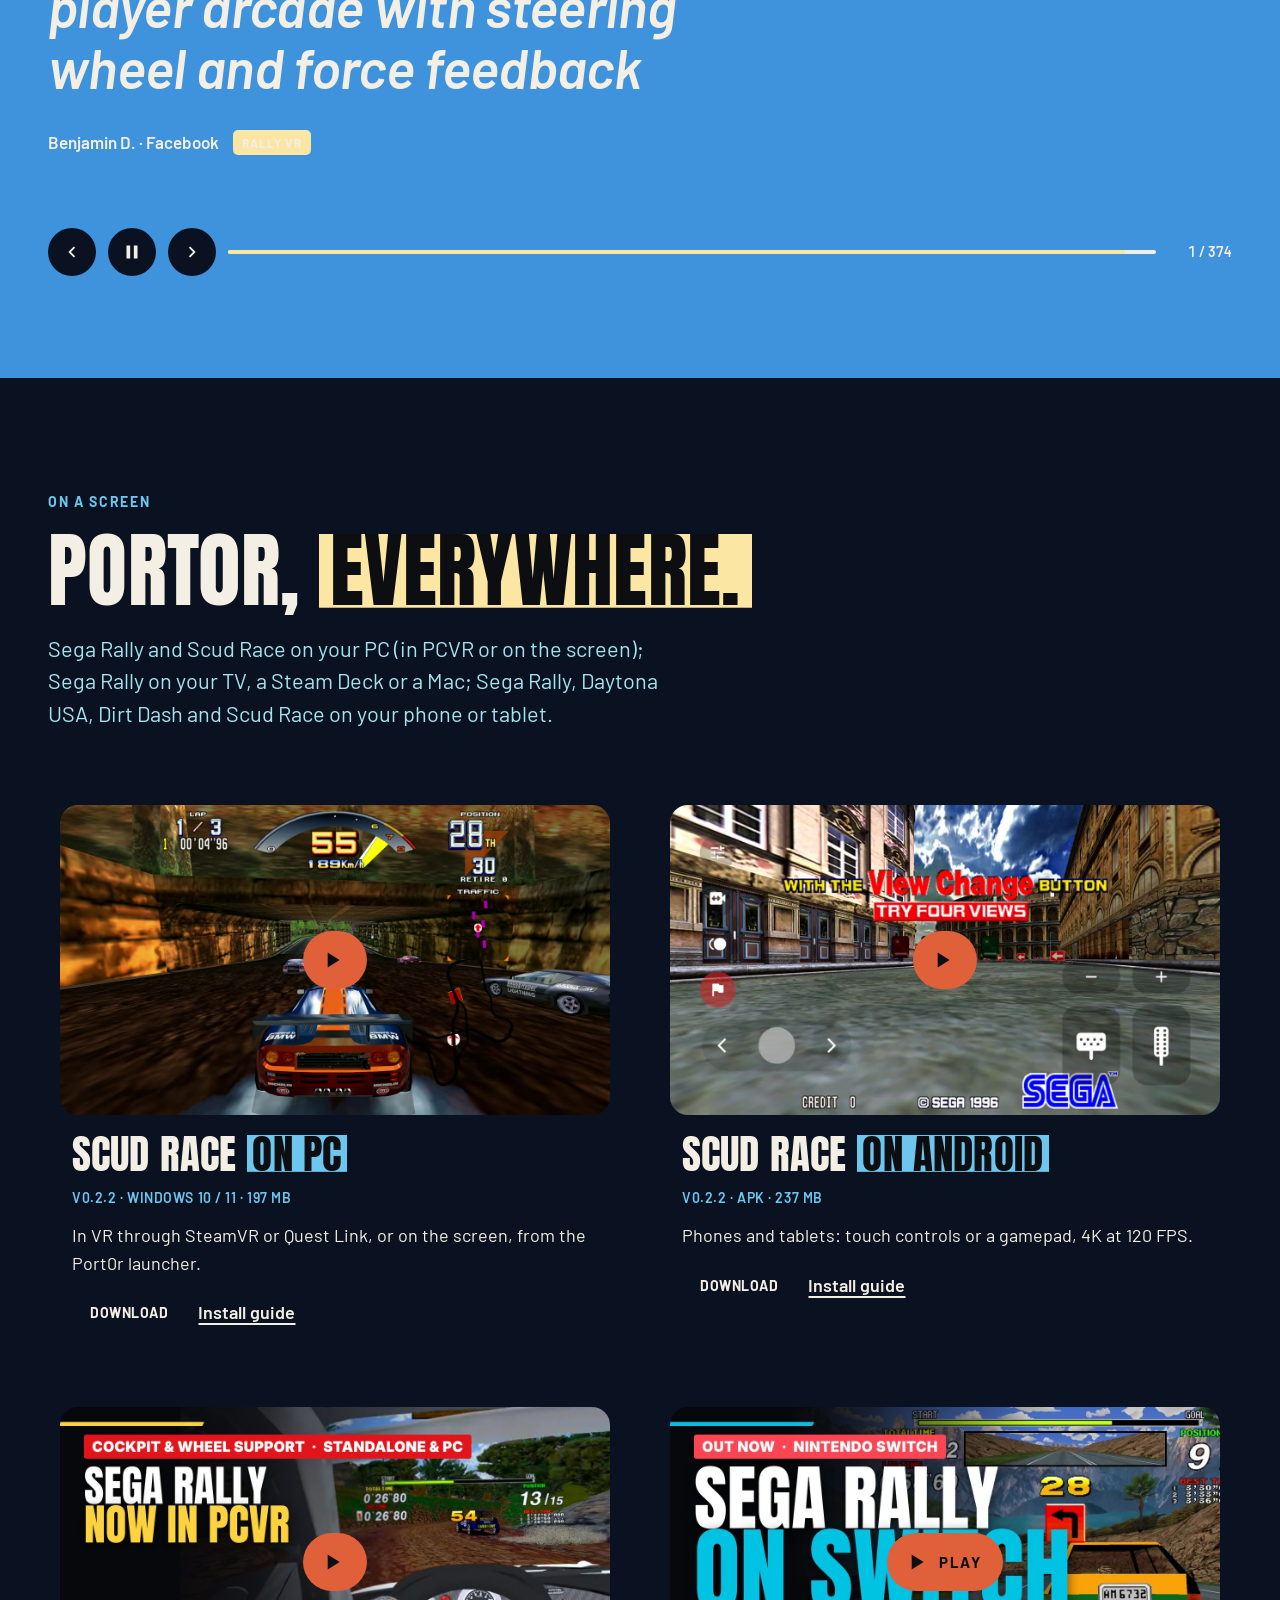
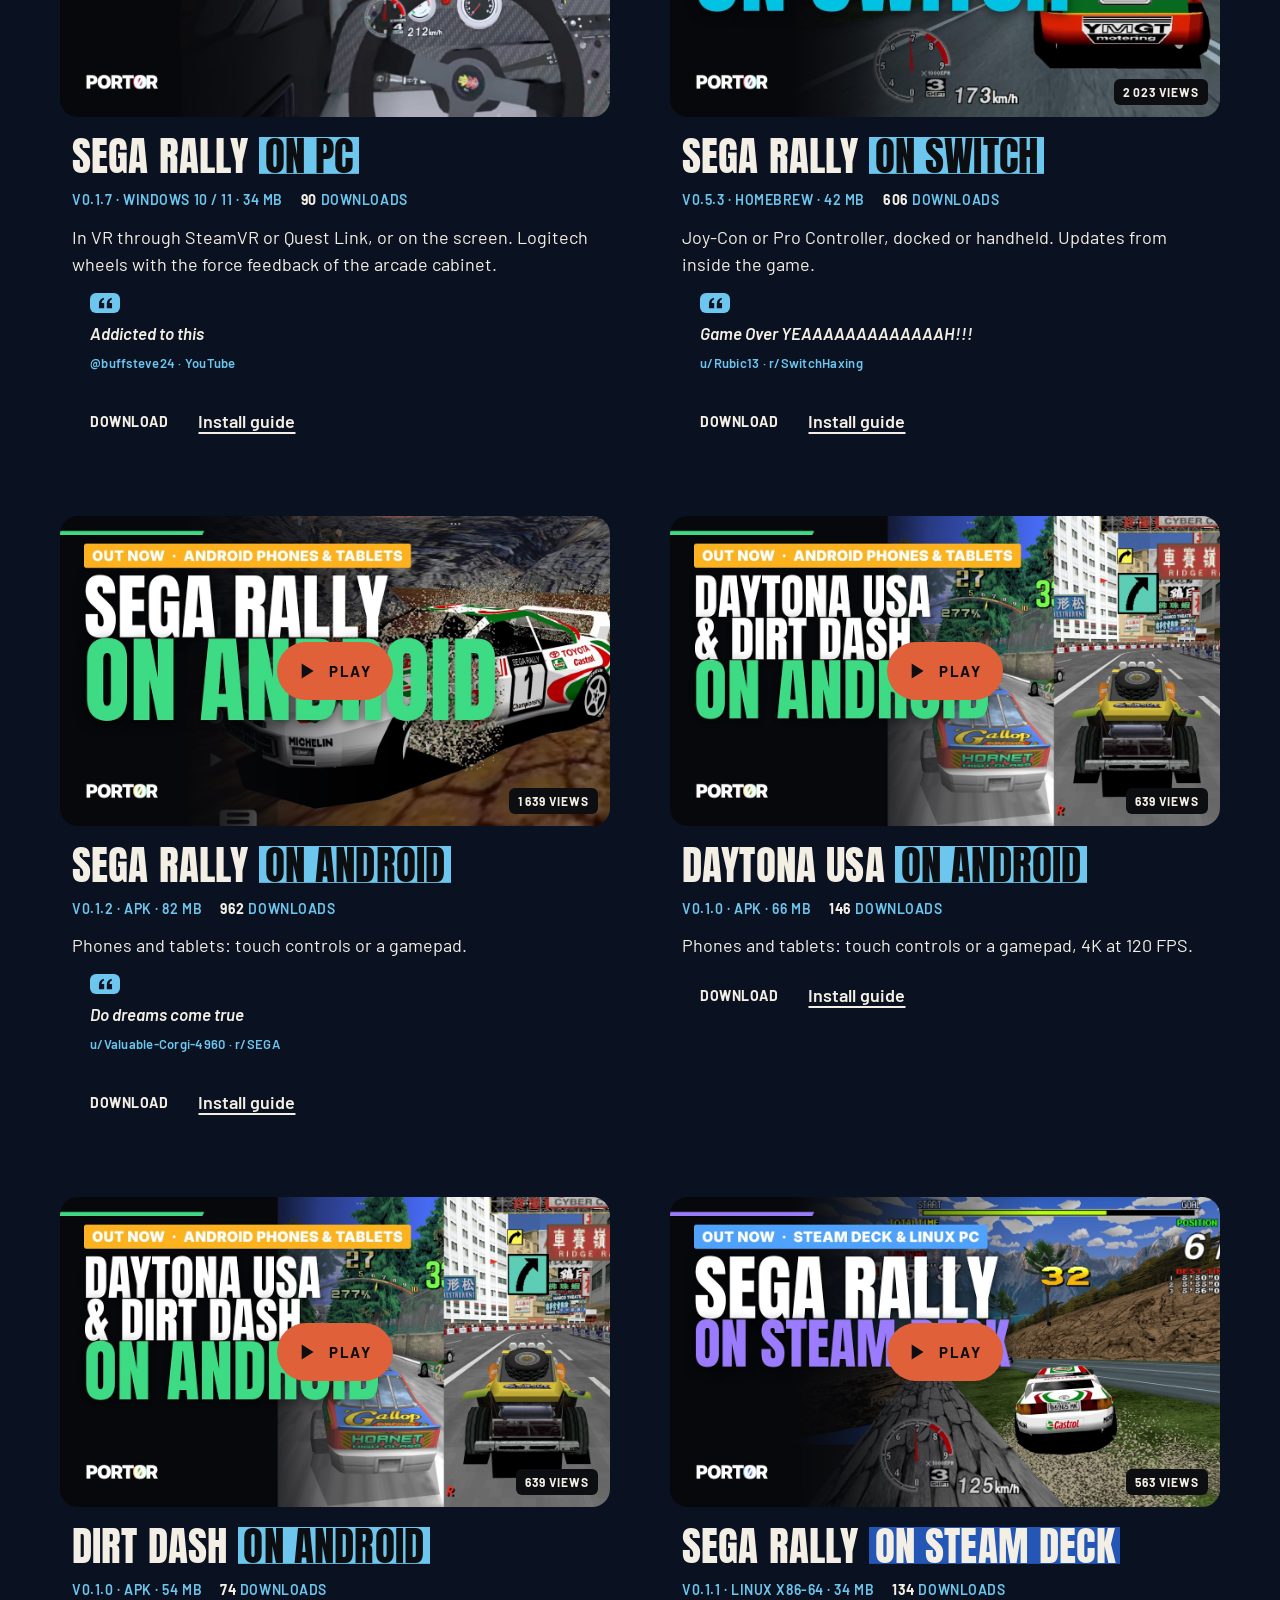
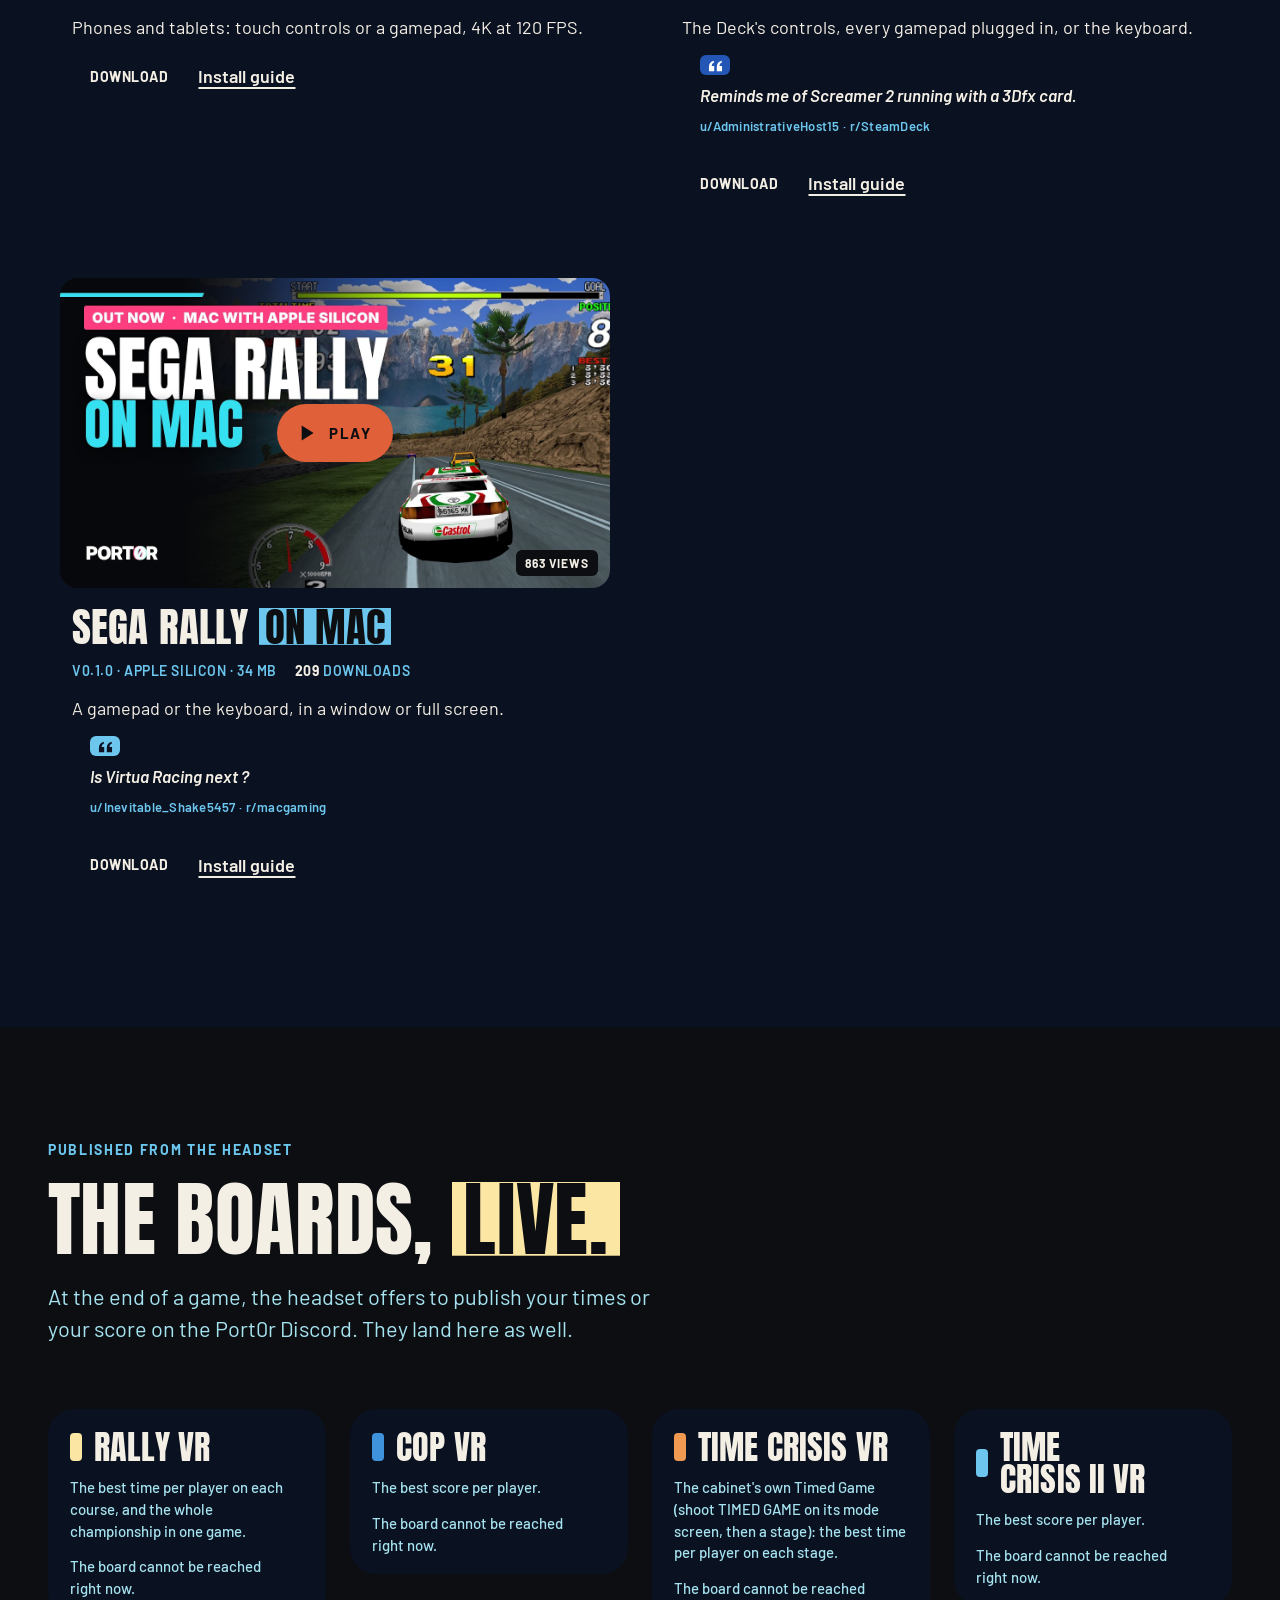
==== commit 8fb384a4: "Port0r launch numbers, live" ====
--- a/index.html
+++ b/index.html
@@ -112,7 +112,7 @@
     <!-- Each cue follows the matching shot in the medley; the video's time is the only clock. -->
     <div class="slides">
       <div class="slide on" data-cue="itd" data-recording="Inside The Dream, recorded in VR" data-hero-watch="hG9b2gmJWEs">
-        <span class="chip"><span class="eyes" aria-hidden="true"><i></i><i></i></span>New · 0.1.1 · Windows PCVR, Linux, Mac</span>
+        <span class="chip"><span class="eyes" aria-hidden="true"><i></i><i></i></span>New · 0.1.0 · Windows PCVR, Linux, Mac</span>
         <h2 class="hx">Zelda: Inside The Dream, <span class="hl">in first person.</span></h2>
         <p class="lead">Link's Awakening becomes a first-person VR game that you play on your PC. It is free and open source, and you bring your own copy of the game.</p>
       </div>
@@ -188,7 +188,7 @@
           <figure class="pip"><video class="clip" muted loop playsinline preload="none" poster="assets/clip-itd.jpg" data-src="assets/clip-itd.mp4" aria-label="Inside The Dream, recorded in VR"></video></figure></button>
         </div>
         <div class="info">
-          <div class="meta"><span class="chip">Out now · 0.1.1</span><span class="kicker">Nintendo · 2019 · Free and open source</span></div>
+          <div class="meta"><span class="chip">Out now · 0.1.0</span><span class="kicker">Nintendo · 2019 · Free and open source</span></div>
           <h3>Zelda: Inside The Dream <span class="hl">in VR</span></h3>
           <p class="new"><b>New</b>You see Koholint through Link's eyes, in VR on Windows or on the screen on Linux and Mac.</p>
           <ul class="feat">
@@ -198,9 +198,9 @@
           </ul>
           <div class="row">
             <a class="btn" href="zelda-inside-the-dream/">The game's page</a>
-            <a class="btn soft" href="https://github.com/jacquesdupontd/zelda-inside-the-dream/releases/download/v0.1.1/InsideTheDream-v0.1.1-windows-setup.exe">Windows</a>
-            <a class="btn soft" href="https://github.com/jacquesdupontd/zelda-inside-the-dream/releases/download/v0.1.1/InsideTheDream-v0.1.1-linux-x86_64.AppImage">Linux</a>
-            <a class="btn soft" href="https://github.com/jacquesdupontd/zelda-inside-the-dream/releases/download/v0.1.1/InsideTheDream-v0.1.1-macos.dmg">Mac</a>
+            <a class="btn soft" href="https://github.com/jacquesdupontd/zelda-inside-the-dream/releases/download/v0.1.0/InsideTheDream-v0.1.0-windows-setup.exe">Windows</a>
+            <a class="btn soft" href="https://github.com/jacquesdupontd/zelda-inside-the-dream/releases/download/v0.1.0/InsideTheDream-v0.1.0-linux-x86_64.AppImage">Linux</a>
+            <a class="btn soft" href="https://github.com/jacquesdupontd/zelda-inside-the-dream/releases/download/v0.1.0/InsideTheDream-v0.1.0-macos.dmg">Mac</a>
             <a class="link" href="https://github.com/jacquesdupontd/zelda-inside-the-dream">GitHub</a>
           </div>
         </div>
@@ -232,16 +232,16 @@
             <figure class="said" data-said="cop2" hidden><q></q><cite></cite></figure>
         </div>
         <div class="info">
-          <div class="meta"><span class="chip">Out now · 0.1.1</span><span class="kicker">Sega · 1995 · Model 2A</span></div>
+          <div class="meta"><span class="chip">Out now · 0.1.0</span><span class="kicker">Sega · 1995 · Model 2A</span></div>
           <h3>Virtua Cop 2 <span class="hl">in VR</span></h3>
-          <p class="new"><b>New in 0.1.1</b>Fixes the game being stuck at 72 Hz since the last Quest system update.</p>
+          <p class="new"><b>New</b>One gun or two, one in each hand, and a ray gun to win with the best score of the first week.</p>
           <ul class="feat">
             <li>One gun or two, one in each hand</li>
             <li>Your own arm holding the gun</li>
             <li>A ray gun for the best score of the first week</li>
           </ul>
           <div class="row">
-            <a class="btn" href="https://github.com/jacquesdupontd/port0r/releases/tag/vcop2-v0.1.1">Download</a>
+            <a class="btn" href="https://github.com/jacquesdupontd/port0r/releases/tag/vcop2-v0.1.0">Download</a>
             <a class="btn soft" href="cop-2-vr/">The game's page</a>
             <a class="link" href="https://sidequestvr.com/app/64058/port0r-cop-2-vr">SideQuest</a>
             <a class="link" href="https://port0r.itch.io/cop-2-vr">itch.io</a>
@@ -256,16 +256,16 @@
           <figure class="pip"><video class="clip" muted loop playsinline preload="none" poster="assets/clip-scud.jpg" data-src="assets/clip-scud.mp4" aria-label="Scud Race VR, recorded in the headset: by the sea, behind the yellow car"></video><figcaption class="tag"><span class="dot" aria-hidden="true"></span>In the headset</figcaption></figure>
         </div>
         <div class="info">
-          <div class="meta"><span class="chip">Out now · 0.2.7</span><span class="kicker">Sega AM2 · 1996 · Model 3</span></div>
+          <div class="meta"><span class="chip">Out now · 0.2.3</span><span class="kicker">Sega AM2 · 1996 · Model 3</span></div>
           <h3>Scud Race <span class="hl">in VR</span></h3>
-          <p class="new"><b>New in 0.2.7</b>Logitech wheels like the G29 now have full force feedback, and the pedals are easy to set up. Fixes the game being stuck at 72 Hz since the last Quest system update.</p>
+          <p class="new"><b>New in 0.2.3</b>You can switch Smoothing off in the middle of a race, and Find them now finds a Logitech G29 in its PS3/PS4 mode on the first try.</p>
           <ul class="feat">
             <li>The GT racing game Sega AM2 released in arcades in 1996</li>
             <li>Standalone on Meta Quest 3</li>
             <li>Plug a Logitech wheel straight into your Quest: steering and force feedback, no PC needed</li>
           </ul>
           <div class="row">
-            <a class="btn" href="https://github.com/jacquesdupontd/port0r/releases/tag/scud-v0.2.7">Download</a>
+            <a class="btn" href="https://github.com/jacquesdupontd/port0r/releases/tag/scud-v0.2.3">Download</a>
             <a class="btn soft" href="scud-race-vr/">The game's page</a>
             <a class="link" href="https://sidequestvr.com/app/63830/port0r-scud-race-vr">SideQuest</a>
             <a class="link" href="https://port0r.itch.io/scud-race-vr">itch.io</a>
@@ -289,16 +289,16 @@
             <figure class="said" data-said="daytona" hidden><q></q><cite></cite></figure>
         </div>
         <div class="info">
-          <div class="meta"><span class="chip">Out now · 0.2.5</span><span class="kicker">Sega AM2 · 1994 · Model 2</span></div>
+          <div class="meta"><span class="chip">Out now · 0.2.1</span><span class="kicker">Sega AM2 · 1994 · Model 2</span></div>
           <h3>Daytona USA <span class="hl">in VR</span></h3>
-          <p class="new"><b>New in 0.2.5</b>Logitech wheels like the G29 now have full force feedback, and the pedals are easy to set up. Fixes the game being stuck at 72 Hz since the last Quest system update.</p>
+          <p class="new"><b>New in 0.2.1</b>You can switch Smoothing off in the middle of a race, and Find them now finds a Logitech G29 in its PS3/PS4 mode on the first try.</p>
           <ul class="feat">
             <li>The stock-car racing game Sega AM2 released in arcades in 1994</li>
             <li>Standalone on Meta Quest 3, in 4K</li>
             <li>The cabinet's own settings menu: the Japanese or export version</li>
           </ul>
           <div class="row">
-            <a class="btn" href="https://github.com/jacquesdupontd/port0r/releases/tag/daytona-v0.2.5">Download</a>
+            <a class="btn" href="https://github.com/jacquesdupontd/port0r/releases/tag/daytona-v0.2.1">Download</a>
             <a class="btn soft" href="daytona-usa-vr/">The game's page</a>
             <a class="link" href="https://sidequestvr.com/app/63694/port0r-daytona-usa-vr">SideQuest</a>
             <a class="link" href="https://port0r.itch.io/daytona-usa-vr">itch.io</a>
@@ -320,16 +320,16 @@
             <figure class="said" data-said="dirtdash" hidden><q></q><cite></cite></figure>
         </div>
         <div class="info">
-          <div class="meta"><span class="chip">Out now · 0.1.6</span><span class="kicker">Namco · 1995 · System Super 22</span></div>
+          <div class="meta"><span class="chip">Out now · 0.1.5</span><span class="kicker">Namco · 1995 · System Super 22</span></div>
           <h3>Dirt Dash <span class="hl">in VR</span></h3>
-          <p class="new"><b>New in 0.1.6</b>Fixes the game being stuck at 72 Hz since the last Quest system update.</p>
+          <p class="new"><b>New in 0.1.5</b>You can switch Smoothing off in the middle of a race, and Find them now learns how far each of your pedals moves.</p>
           <ul class="feat">
             <li>Released in Japan in December 1995, worldwide in 1996</li>
             <li>&ldquo;To Sega Rally what Tekken is to Virtua Fighter&rdquo; (Next Generation)</li>
             <li>In VR on Meta Quest 3, in stereoscopic 3D</li>
           </ul>
           <div class="row">
-            <a class="btn" href="https://github.com/jacquesdupontd/port0r/releases/tag/dirtdash-v0.1.6">Download</a>
+            <a class="btn" href="https://github.com/jacquesdupontd/port0r/releases/tag/dirtdash-v0.1.5">Download</a>
             <a class="btn soft" href="dirt-dash-vr/">The game's page</a>
             <a class="link" href="https://sidequestvr.com/app/63515/port0r-dirt-dash-vr">SideQuest</a>
             <a class="link" href="https://port0r.itch.io/dirt-dash-vr">itch.io</a>
@@ -351,16 +351,16 @@
             <figure class="said" data-said="timecrs2" hidden><q></q><cite></cite></figure>
         </div>
         <div class="info">
-          <div class="meta"><span class="chip">Out now · 0.1.4</span><span class="kicker">Namco · 1997 · System 23</span></div>
+          <div class="meta"><span class="chip">Out now · 0.1.3</span><span class="kicker">Namco · 1997 · System 23</span></div>
           <h3>Time Crisis II <span class="hl">in VR</span></h3>
-          <p class="new"><b>New in 0.1.4</b>Fixes the game being stuck at 72 Hz since the last Quest system update.</p>
+          <p class="new"><b>New in 0.1.3</b>You can now switch Smoothing off in the middle of a game and keep playing.</p>
           <ul class="feat">
             <li>In the town of the first stage, at real scale</li>
             <li>Take cover with the pedal button, or crouch for real</li>
             <li>A 3D gun in your hand, the shots land on what you hit</li>
           </ul>
           <div class="row">
-            <a class="btn" href="https://github.com/jacquesdupontd/port0r/releases/tag/timecrs2-v0.1.4">Download</a>
+            <a class="btn" href="https://github.com/jacquesdupontd/port0r/releases/tag/timecrs2-v0.1.3">Download</a>
             <a class="btn soft" href="time-crisis-ii-vr/">The game's page</a>
             <a class="link" href="https://sidequestvr.com/app/63359/port0r-time-crisis-ii-vr">SideQuest</a>
             <a class="link" href="https://port0r.itch.io/time-crisis-ii-vr">itch.io</a>
@@ -382,16 +382,16 @@
             <figure class="said" data-said="hotd" hidden><q></q><cite></cite></figure>
         </div>
         <div class="info">
-          <div class="meta"><span class="chip">Out now · 0.1.4</span><span class="kicker">Sega · 1996 · Model 2</span></div>
+          <div class="meta"><span class="chip">Out now · 0.1.3</span><span class="kicker">Sega · 1996 · Model 2</span></div>
           <h3>House of the Dead <span class="hl">in VR</span></h3>
-          <p class="new"><b>New in 0.1.4</b>Fixes the game being stuck at 72 Hz since the last Quest system update.</p>
+          <p class="new"><b>New in 0.1.3</b>You can switch Smoothing off in the middle of a game, and shots at the very edge of the screen now hit.</p>
           <ul class="feat">
             <li>In the Curien mansion, at real scale</li>
             <li>The zombies walk right up to you</li>
             <li>A 3D gun in your hand, or the cabinet's blue gun</li>
           </ul>
           <div class="row">
-            <a class="btn" href="https://github.com/jacquesdupontd/port0r/releases/tag/hotd-v0.1.4">Download</a>
+            <a class="btn" href="https://github.com/jacquesdupontd/port0r/releases/tag/hotd-v0.1.3">Download</a>
             <a class="btn soft" href="house-of-the-dead-vr/">The game's page</a>
             <a class="link" href="https://sidequestvr.com/app/63360/port0r-house-of-the-dead-vr">SideQuest</a>
             <a class="link" href="https://port0r.itch.io/house-of-the-dead-vr">itch.io</a>
@@ -413,16 +413,16 @@
             <figure class="said" data-said="timecris" hidden><q></q><cite></cite></figure>
         </div>
         <div class="info">
-          <div class="meta"><span class="chip">Out now · 0.2.5</span><span class="kicker">Namco · 1995 · System 22</span></div>
+          <div class="meta"><span class="chip">Out now · 0.2.4</span><span class="kicker">Namco · 1995 · System 22</span></div>
           <h3>Time Crisis <span class="hl">in VR</span></h3>
-          <p class="new"><b>New in 0.2.5</b>Fixes the game being stuck at 72 Hz since the last Quest system update.</p>
+          <p class="new"><b>New in 0.2.4</b>You can now switch Smoothing off in the middle of a game and keep playing.</p>
           <ul class="feat">
             <li>On the island with the soldiers, at real scale</li>
             <li>Take cover with the pedal button, or crouch for real</li>
             <li>A 3D gun in your hand, the shots land where you aim</li>
           </ul>
           <div class="row">
-            <a class="btn" href="https://github.com/jacquesdupontd/port0r/releases/tag/timecris-v0.2.5">Download</a>
+            <a class="btn" href="https://github.com/jacquesdupontd/port0r/releases/tag/timecris-v0.2.4">Download</a>
             <a class="btn soft" href="time-crisis-vr/">The game's page</a>
             <a class="link" href="https://sidequestvr.com/app/63135/port0r-time-crisis-vr">SideQuest</a>
             <a class="link" href="https://port0r.itch.io/time-crisis-vr">itch.io</a>
@@ -444,16 +444,16 @@
             <figure class="said" data-said="cop" hidden><q></q><cite></cite></figure>
         </div>
         <div class="info">
-          <div class="meta"><span class="chip">Out now · 0.2.5</span><span class="kicker">Sega · 1994 · Model 2</span></div>
+          <div class="meta"><span class="chip">Out now · 0.2.4</span><span class="kicker">Sega · 1994 · Model 2</span></div>
           <h3>Virtua Cop <span class="hl">in VR</span></h3>
-          <p class="new"><b>New in 0.2.5</b>Fixes the game being stuck at 72 Hz since the last Quest system update.</p>
+          <p class="new"><b>New in 0.2.4</b>You can switch Smoothing off in the middle of a game, and shots at the very edge of the screen now hit.</p>
           <ul class="feat">
             <li>Sega's blue Virtua Gun in your hand, like on the cabinet</li>
             <li>The weapons you pick up, in 3D</li>
             <li>The cabinet's camera zooms become a move into the docks</li>
           </ul>
           <div class="row">
-            <a class="btn" href="https://github.com/jacquesdupontd/port0r/releases/tag/vcop-v0.2.5">Download</a>
+            <a class="btn" href="https://github.com/jacquesdupontd/port0r/releases/tag/vcop-v0.2.4">Download</a>
             <a class="btn soft" href="cop-vr/">The game's page</a>
             <a class="link" href="https://sidequestvr.com/app/63134/port0r-cop-vr">SideQuest</a>
             <a class="link" href="https://port0r.itch.io/cop-vr">itch.io</a>
@@ -475,18 +475,18 @@
             <figure class="said" data-said="rally" hidden><q></q><cite></cite></figure>
         </div>
         <div class="info">
-          <div class="meta"><span class="chip">Out now · 0.2.14</span><span class="kicker">Sega · 1995 · Model 2A</span></div>
+          <div class="meta"><span class="chip">Out now · 0.2.8</span><span class="kicker">Sega · 1995 · Model 2A</span></div>
           <h3>Sega Rally <span class="hl">in VR</span></h3>
-          <p class="new"><b>New in 0.2.14</b>Fixes the game being stuck at 72 Hz since the last Quest system update.</p>
+          <p class="new"><b>New in 0.2.8</b>ScottMadeAThing's 4K texture pack now comes with the game. You can also switch Smoothing off in the middle of a race.</p>
           <ul class="feat">
             <li>The whole race in real 3D around you, at real scale</li>
             <li>Gears on the side grips, the knocks in your hands</li>
             <li>ScottMadeAThing's 4K textures, built in</li>
           </ul>
           <div class="row">
-            <a class="btn" href="https://github.com/jacquesdupontd/port0r/releases/tag/v0.2.14">Download</a>
+            <a class="btn" href="https://github.com/jacquesdupontd/port0r/releases/tag/v0.2.8">Download</a>
             <a class="btn soft" href="rally-vr/">The game's page</a>
-            <a class="link" href="https://github.com/jacquesdupontd/port0r/releases/tag/pc-v0.1.14">On PC (PCVR)</a>
+            <a class="link" href="https://github.com/jacquesdupontd/port0r/releases/tag/pc-v0.1.7">On PC (PCVR)</a>
             <a class="link" href="https://sidequestvr.com/app/62980">SideQuest</a>
             <a class="link" href="https://port0r.itch.io/rally-vr">itch.io</a>
           </div>
@@ -496,9 +496,9 @@
       <aside class="next rise" aria-label="In beta now, on our Discord">
         <div>
           <p class="kicker" style="color:#f4efe5">In beta now · on our Discord</p>
-          <h3 style="margin-top:12px">Daytona USA 2, Sega Rally 2 and Star Wars Trilogy <span class="hl">in VR.</span></h3>
+          <h3 style="margin-top:12px">Daytona USA 2 and Sega Rally 2 <span class="hl">in VR.</span></h3>
           <ul class="queue">
-            <li class="beta">Daytona USA 2</li><li class="beta">Sega Rally 2</li><li class="beta">Star Wars Trilogy</li><li>Top Skater</li><li>Sega Super GT 24h</li><li>Virtua Racing</li>
+            <li class="beta">Daytona USA 2</li><li class="beta">Sega Rally 2</li><li>Top Skater</li><li>Sega Super GT 24h</li><li>Virtua Racing</li>
           </ul>
         </div>
         <a class="btn primary" href="https://discord.gg/XMk7GgapuN">Join our Discord</a>
@@ -569,57 +569,57 @@
         <button class="yt" type="button" data-id="r90VKyOhWvY" aria-label="Play the Scud Race video"><img src="assets/scud/android.jpg" alt="Scud Race on Android, with its touch controls" loading="lazy"><span class="play"><svg viewBox="0 0 24 24" aria-hidden="true"><path fill="currentColor" d="M8 5v14l11-7z"/></svg></span></button>
         <div class="body">
           <h3>Scud Race <span class="hl">on Android</span></h3>
-          <p class="spec"><span>v0.2.3 · APK · 237 MB</span></p>
+          <p class="spec"><span>v0.2.2 · APK · 237 MB</span></p>
           <p>Phones and tablets: touch controls or a gamepad, 4K at 120 FPS.</p>
-          <div class="row"><a class="btn sm" href="https://github.com/jacquesdupontd/port0r/releases/tag/scud-android-v0.2.3">Download</a><a class="link" href="https://github.com/jacquesdupontd/port0r/blob/main/SCUD-ANDROID.md">Install guide</a></div>
+          <div class="row"><a class="btn sm" href="https://github.com/jacquesdupontd/port0r/releases/tag/scud-android-v0.2.2">Download</a><a class="link" href="https://github.com/jacquesdupontd/port0r/blob/main/SCUD-ANDROID.md">Install guide</a></div>
         </div>
       </article>
       <article class="plat rise" data-game="pc">
         <button class="yt" type="button" data-id="_Nm22_u1s7Y" aria-label="Play the Sega Rally PCVR video"><img src="assets/yt/_Nm22_u1s7Y.jpg" alt="Sega Rally on PC, in PCVR from the cockpit" loading="lazy"><span class="play"><svg viewBox="0 0 24 24" aria-hidden="true"><path fill="currentColor" d="M8 5v14l11-7z"/></svg></span></button>
         <div class="body">
           <h3>Sega Rally <span class="hl">on PC</span></h3>
-          <p class="spec"><span>v0.1.14 · Windows 10 / 11 · 309 MB</span><span><b data-g="pc" data-k="downloads">&nbsp;</b> downloads</span></p>
+          <p class="spec"><span>v0.1.7 · Windows 10 / 11 · 34 MB</span><span><b data-g="pc" data-k="downloads">&nbsp;</b> downloads</span></p>
           <p>In VR through SteamVR or Quest Link, or on the screen. Logitech wheels with the force feedback of the arcade cabinet.</p>
           <figure class="said" data-said="pc" hidden><q></q><cite></cite></figure>
-          <div class="row"><a class="btn sm" href="https://github.com/jacquesdupontd/port0r/releases/tag/pc-v0.1.14">Download</a><a class="link" href="https://github.com/jacquesdupontd/port0r/blob/main/WINDOWS.md">Install guide</a></div>
+          <div class="row"><a class="btn sm" href="https://github.com/jacquesdupontd/port0r/releases/tag/pc-v0.1.7">Download</a><a class="link" href="https://github.com/jacquesdupontd/port0r/blob/main/WINDOWS.md">Install guide</a></div>
         </div>
       </article>
       <article class="plat rise" data-game="switch">
         <button class="yt" type="button" data-id="nC8Lj6FlHLE" aria-label="Play the Nintendo Switch video"><img src="assets/yt/nC8Lj6FlHLE.jpg" alt="Sega Rally on Nintendo Switch" loading="lazy"><span class="play"><svg viewBox="0 0 24 24" aria-hidden="true"><path fill="currentColor" d="M8 5v14l11-7z"/></svg>Play</span><span class="views" data-views="nC8Lj6FlHLE"></span></button>
         <div class="body">
           <h3>Sega Rally <span class="hl">on Switch</span></h3>
-          <p class="spec"><span>v0.5.4 · homebrew · 42 MB</span><span><b data-g="switch" data-k="downloads">&nbsp;</b> downloads</span></p>
+          <p class="spec"><span>v0.5.3 · homebrew · 42 MB</span><span><b data-g="switch" data-k="downloads">&nbsp;</b> downloads</span></p>
           <p>Joy-Con or Pro Controller, docked or handheld. Updates from inside the game.</p>
           <figure class="said" data-said="switch" hidden><q></q><cite></cite></figure>
-          <div class="row"><a class="btn sm" href="https://github.com/jacquesdupontd/port0r/releases/tag/switch-v0.5.4">Download</a><a class="link" href="https://github.com/jacquesdupontd/port0r/blob/main/SWITCH.md">Install guide</a></div>
+          <div class="row"><a class="btn sm" href="https://github.com/jacquesdupontd/port0r/releases/tag/switch-v0.5.3">Download</a><a class="link" href="https://github.com/jacquesdupontd/port0r/blob/main/SWITCH.md">Install guide</a></div>
         </div>
       </article>
       <article class="plat rise" data-game="android">
         <button class="yt" type="button" data-id="hZXkqHSjeHs" aria-label="Play the Android video"><img src="assets/yt/hZXkqHSjeHs.jpg" alt="Sega Rally on Android, with its touch controls" loading="lazy"><span class="play"><svg viewBox="0 0 24 24" aria-hidden="true"><path fill="currentColor" d="M8 5v14l11-7z"/></svg>Play</span><span class="views" data-views="hZXkqHSjeHs"></span></button>
         <div class="body">
           <h3>Sega Rally <span class="hl">on Android</span></h3>
-          <p class="spec"><span>v0.1.3 · APK · 82 MB</span><span><b data-g="android" data-k="downloads">&nbsp;</b> downloads</span></p>
+          <p class="spec"><span>v0.1.2 · APK · 82 MB</span><span><b data-g="android" data-k="downloads">&nbsp;</b> downloads</span></p>
           <p>Phones and tablets: touch controls or a gamepad.</p>
           <figure class="said" data-said="android" hidden><q></q><cite></cite></figure>
-          <div class="row"><a class="btn sm" href="https://github.com/jacquesdupontd/port0r/releases/tag/android-v0.1.3">Download</a><a class="link" href="https://github.com/jacquesdupontd/port0r/blob/main/ANDROID.md">Install guide</a></div>
+          <div class="row"><a class="btn sm" href="https://github.com/jacquesdupontd/port0r/releases/tag/android-v0.1.2">Download</a><a class="link" href="https://github.com/jacquesdupontd/port0r/blob/main/ANDROID.md">Install guide</a></div>
         </div>
       </article>
       <article class="plat rise" data-game="android_daytona">
         <button class="yt" type="button" data-id="75K8WlwFTeU" aria-label="Play the Android video"><img src="assets/yt/75K8WlwFTeU.jpg" alt="Daytona USA on Android" loading="lazy"><span class="play"><svg viewBox="0 0 24 24" aria-hidden="true"><path fill="currentColor" d="M8 5v14l11-7z"/></svg>Play</span><span class="views" data-views="75K8WlwFTeU"></span></button>
         <div class="body">
           <h3>Daytona USA <span class="hl">on Android</span></h3>
-          <p class="spec"><span>v0.1.1 · APK · 66 MB</span><span><b data-g="android_daytona" data-k="downloads">&nbsp;</b> downloads</span></p>
+          <p class="spec"><span>v0.1.0 · APK · 66 MB</span><span><b data-g="android_daytona" data-k="downloads">&nbsp;</b> downloads</span></p>
           <p>Phones and tablets: touch controls or a gamepad, 4K at 120 FPS.</p>
-          <div class="row"><a class="btn sm" href="https://github.com/jacquesdupontd/port0r/releases/tag/daytona-android-v0.1.1">Download</a><a class="link" href="https://github.com/jacquesdupontd/port0r/blob/main/DAYTONA-ANDROID.md">Install guide</a></div>
+          <div class="row"><a class="btn sm" href="https://github.com/jacquesdupontd/port0r/releases/tag/daytona-android-v0.1.0">Download</a><a class="link" href="https://github.com/jacquesdupontd/port0r/blob/main/DAYTONA-ANDROID.md">Install guide</a></div>
         </div>
       </article>
       <article class="plat rise" data-game="android_dirtdash">
         <button class="yt" type="button" data-id="75K8WlwFTeU" aria-label="Play the Android video"><img src="assets/yt/75K8WlwFTeU.jpg" alt="Dirt Dash on Android" loading="lazy"><span class="play"><svg viewBox="0 0 24 24" aria-hidden="true"><path fill="currentColor" d="M8 5v14l11-7z"/></svg>Play</span><span class="views" data-views="75K8WlwFTeU"></span></button>
         <div class="body">
           <h3>Dirt Dash <span class="hl">on Android</span></h3>
-          <p class="spec"><span>v0.1.1 · APK · 54 MB</span><span><b data-g="android_dirtdash" data-k="downloads">&nbsp;</b> downloads</span></p>
+          <p class="spec"><span>v0.1.0 · APK · 54 MB</span><span><b data-g="android_dirtdash" data-k="downloads">&nbsp;</b> downloads</span></p>
           <p>Phones and tablets: touch controls or a gamepad, 4K at 120 FPS.</p>
-          <div class="row"><a class="btn sm" href="https://github.com/jacquesdupontd/port0r/releases/tag/dirtdash-android-v0.1.1">Download</a><a class="link" href="https://github.com/jacquesdupontd/port0r/blob/main/DIRTDASH-ANDROID.md">Install guide</a></div>
+          <div class="row"><a class="btn sm" href="https://github.com/jacquesdupontd/port0r/releases/tag/dirtdash-android-v0.1.0">Download</a><a class="link" href="https://github.com/jacquesdupontd/port0r/blob/main/DIRTDASH-ANDROID.md">Install guide</a></div>
         </div>
       </article>
       <article class="plat rise" data-game="linux">
